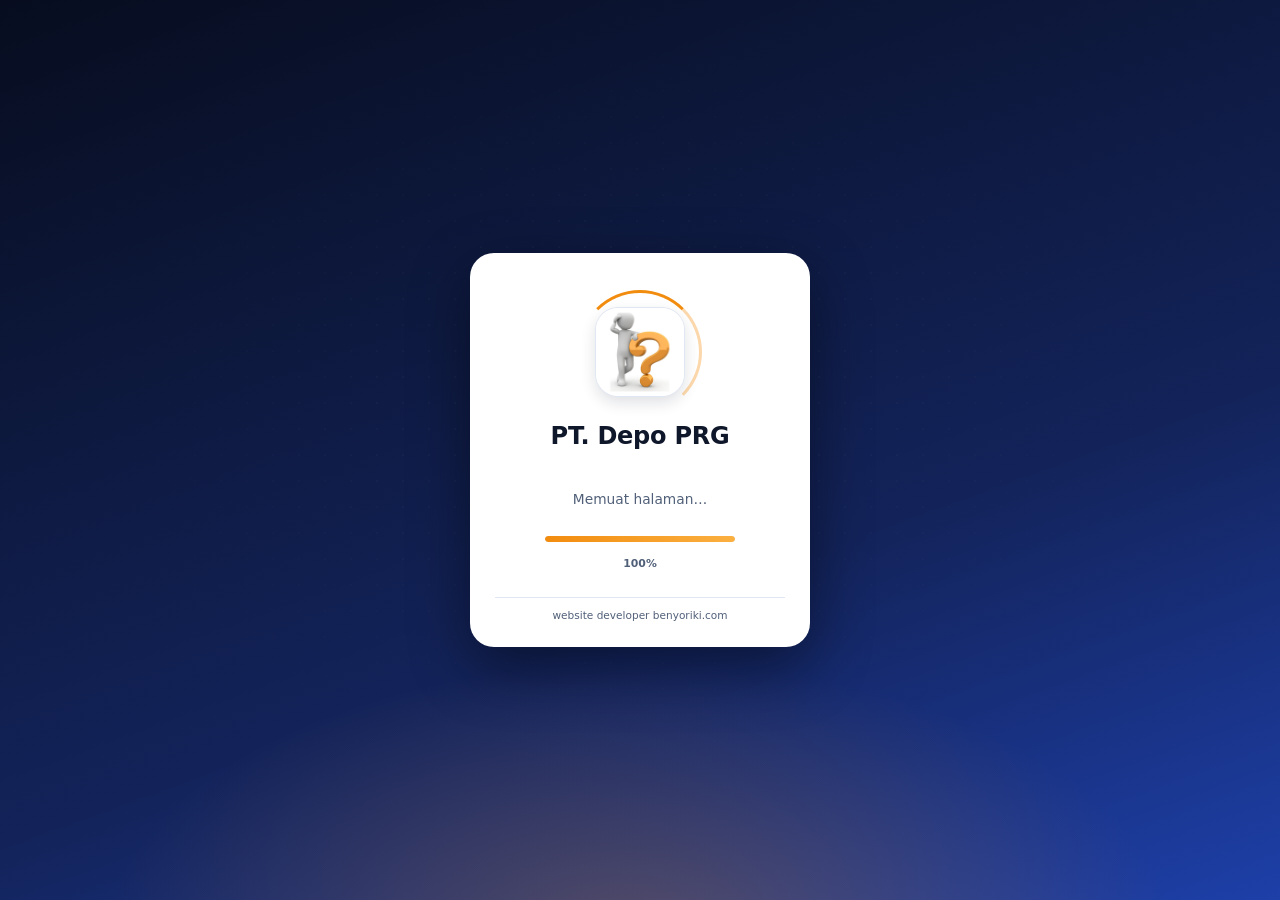
==== admin.html @ 58d8b431 "Add files via upload" ====
<!DOCTYPE html>
<html lang="id">
<head>
  <script>
  /* Bootstrap darurat: dipasang PALING AWAL, sebelum berkas eksternal apa
     pun diminta, supaya kalau style.css atau salah satu *.js gagal
     dimuat (404, cache basi, dsb.), pengguna tetap melihat pesan yang
     jelas alih-alih halaman yang terlihat "mati total" tanpa penjelasan. */
  (function () {
    function banner(msg) {
      var b = document.getElementById("fatal-error-banner");
      if (!b) {
        b = document.createElement("div");
        b.id = "fatal-error-banner";
        b.style.cssText = "position:fixed;top:0;left:0;right:0;z-index:99999;background:#dc2626;color:#fff;padding:.9em 1.1em;font:600 13px/1.5 system-ui,sans-serif;box-shadow:0 2px 8px rgba(0,0,0,.25)";
        document.documentElement.appendChild(b);
      }
      b.textContent = "\u26A0\uFE0F Gagal memuat berkas: " + msg + " \u2014 coba muat ulang halaman dengan paksa (hard refresh) untuk membersihkan cache lama.";
    }
    function isSameOriginResource(url) {
      if (!url) return false;
      try {
        var resolved = new URL(url, window.location.href);
        return resolved.origin === window.location.origin;
      } catch (e) {
        return true;
      }
    }
    window.addEventListener("error", function (e) {
      var t = e && e.target;
      if (!t || (t.tagName !== "SCRIPT" && t.tagName !== "LINK")) return;
      var src = t.src || t.href || "";
      // Bug fix (v8): jangan anggap fatal kalau yang gagal dimuat adalah
      // resource kosmetik pihak ketiga (mis. font Google) — itu tidak
      // memengaruhi fungsi tombol/absensi sama sekali, hanya tampilan
      // huruf. Hanya file aplikasi sendiri (*.js, style.css) yang
      // kegagalannya benar-benar fatal.
      if (!isSameOriginResource(src)) {
        if (window.console && console.warn) console.warn("Resource pihak ketiga gagal dimuat (diabaikan, tidak fatal):", src || "(tidak diketahui)");
        return;
      }
      banner(src || "(tidak diketahui)");
    }, true);
  })();
  </script>
<meta charset="UTF-8" />
<meta name="viewport" content="width=device-width, initial-scale=1.0, viewport-fit=cover" />
<title>Dashboard Admin — PT. Depo PRG</title>
<link rel="icon" type="image/png" sizes="192x192" href="logo-192.png" />
<link rel="icon" type="image/png" sizes="32x32" href="logo-32.png" />
<link rel="apple-touch-icon" href="logo-192.png" />
<link rel="manifest" href="manifest.webmanifest" />
<meta name="theme-color" content="#13235A" />
<meta name="apple-mobile-web-app-capable" content="yes" />
<meta name="apple-mobile-web-app-status-bar-style" content="black-translucent" />
<meta name="apple-mobile-web-app-title" content="PT. Depo PRG" />
<meta name="mobile-web-app-capable" content="yes" />
<link rel="stylesheet" href="style.css?v=34" />
</head>
<body>
<div id="app-loading-screen" class="loading-screen" aria-hidden="true">
  <div class="loading-screen__grid" aria-hidden="true"></div>
  <div class="loading-screen__inner">
    <div class="loading-screen__logo">
      <img src="logo-192.png" alt="" width="64" height="64" />
      <span class="loading-screen__brand">PT. Depo PRG</span>
    </div>
    <div class="loading-screen__text">
      <span>Menyiapkan dashboard…</span>
      <div class="loading-screen__progress"><div class="loading-screen__progress-bar" id="loading-progress-bar"></div></div>
      <span class="loading-screen__percent" id="loading-progress-percent">0%</span>
    <span class="loading-screen__credit">website developer benyoriki.com</span>
    </div>
  </div>
</div>
<a class="skip-link" href="#main">Langsung ke konten utama</a>

<div class="app-shell">
  <header class="app-header">
    <div class="app-header__brand">
      <span class="brand-mark" aria-hidden="true">
        <img src="logo-192.png" alt="" class="brand-mark__img" />
      </span>
      <div class="brand-text">
        <h1>PT. Depo PRG</h1>
        <p>Panel Admin</p>
        <p class="brand-credit">website developer <a href="https://benyoriki.com/" target="_blank" rel="noopener">benyoriki.com</a></p>
      </div>
    </div>
    <div class="app-header__meta">
      <div class="clock-block">
        <span id="clock-time" class="clock-time">--:--:--</span>
        <span id="clock-date" class="clock-date">-- -- ----</span>
      </div>
      <button type="button" class="icon-btn" data-install-btn hidden aria-label="Instal aplikasi" title="Instal aplikasi"><svg width="18" height="18" viewBox="0 0 24 24" fill="none" aria-hidden="true"><path d="M12 4v10m0 0-4-4m4 4 4-4M5 19h14" stroke="currentColor" stroke-width="1.8" stroke-linecap="round" stroke-linejoin="round"/></svg></button>
      <button id="theme-toggle" class="icon-btn" type="button" aria-label="Ganti tampilan terang/gelap">
        <svg id="theme-icon" width="18" height="18" viewBox="0 0 24 24" fill="none" aria-hidden="true"><path d="M12 3a9 9 0 1 0 9 9 7 7 0 0 1-9-9Z" stroke="currentColor" stroke-width="1.8" stroke-linejoin="round"/></svg>
      </button>
      <button id="notif-btn" class="icon-btn notif-btn" type="button" aria-label="Notifikasi" data-nav="notifikasi">
        <svg width="18" height="18" viewBox="0 0 24 24" fill="none" aria-hidden="true"><path d="M6 9a6 6 0 1 1 12 0c0 4 1.5 5.5 1.5 5.5H4.5S6 13 6 9Z" stroke="currentColor" stroke-width="1.7" stroke-linejoin="round"/><path d="M9.5 17a2.5 2.5 0 0 0 5 0" stroke="currentColor" stroke-width="1.7"/></svg>
        <span id="notif-dot" class="notif-dot" hidden>0</span>
      </button>
      <button class="avatar-btn" id="avatar-btn" type="button" aria-label="Profil admin">A</button>
    </div>
  </header>

  <div class="app-body">
    <nav class="sidebar" aria-label="Menu admin">
      <p class="sidebar__group-label">Utama</p>
      <button class="sidebar__link" data-nav="dashboard"><span class="inline-icon" data-icon="home" data-icon-size="18"></span> Dashboard</button>
      <button class="sidebar__link" data-nav="pendaftaran"><span class="inline-icon" data-icon="plusCircle" data-icon-size="18"></span> Pendaftaran Baru <span id="sidebar-pending-badge" class="pill pill--danger" style="margin-left:auto" hidden>0</span></button>
      <button class="sidebar__link" data-nav="karyawan"><span class="inline-icon" data-icon="users" data-icon-size="18"></span> Data Karyawan</button>
      <p class="sidebar__group-label">Komunikasi</p>
      <button class="sidebar__link" data-nav="chat"><span class="inline-icon" data-icon="chatGroup" data-icon-size="18"></span> Chat Grup <span class="nav-chat-badge" data-chat-badge hidden>0</span></button>
      <p class="sidebar__group-label">Absensi</p>
      <button class="sidebar__link" data-nav="absensi"><span class="inline-icon" data-icon="clipboard" data-icon-size="18"></span> Rekap Absensi</button>
      <button class="sidebar__link" data-nav="shift"><span class="inline-icon" data-icon="clock" data-icon-size="18"></span> Shift Kerja</button>
      <button class="sidebar__link" data-nav="monitoring"><span class="inline-icon" data-icon="satellite" data-icon-size="18"></span> Monitoring Lokasi</button>
      <button class="sidebar__link" data-nav="riwayat-lokasi"><span class="inline-icon" data-icon="chart" data-icon-size="18"></span> Riwayat Lokasi</button>
      <button class="sidebar__link" data-nav="izin-lokasi"><span class="inline-icon" data-icon="shield" data-icon-size="18"></span> Izin Luar Lokasi <span id="sidebar-outside-badge" class="pill pill--danger" style="margin-left:auto" hidden>0</span></button>
      <button class="sidebar__link" data-nav="cuti"><span class="inline-icon" data-icon="umbrella" data-icon-size="18"></span> Pengajuan Cuti</button>
      <button class="sidebar__link" data-nav="lembur"><span class="inline-icon" data-icon="clock" data-icon-size="18"></span> Pengajuan Lembur</button>
      <p class="sidebar__group-label">Laporan</p>
      <button class="sidebar__link" data-nav="laporan"><span class="inline-icon" data-icon="fileText" data-icon-size="18"></span> Laporan</button>
      <p class="sidebar__group-label">Lainnya</p>
      <button class="sidebar__link" data-nav="pengaturan"><span class="inline-icon" data-icon="pin" data-icon-size="18"></span> Pengaturan</button>
      <button class="sidebar__link" data-nav="notifikasi"><span class="inline-icon" data-icon="bell" data-icon-size="18"></span> Notifikasi</button>
      <button class="sidebar__link" id="sidebar-logout"><span class="inline-icon" data-icon="logout" data-icon-size="18"></span> Keluar</button>
    </nav>

    <main id="main" class="main-content">

      <!-- ===================== DASHBOARD ===================== -->
      <section data-page="dashboard">
        <div class="page-title"><h2>Dashboard Admin</h2><p>Ringkasan kehadiran & aktivitas hari ini.</p></div>

        <div class="grid-stats" id="stat-cards"></div>

        <div class="grid-two mt-1">
          <section class="card">
            <div class="card__head"><h3>Grafik Kehadiran Hari Ini</h3></div>
            <div class="donut-wrap">
              <svg class="donut" id="attendance-donut" width="140" height="140" viewBox="0 0 140 140"></svg>
              <div class="legend" id="attendance-legend"></div>
            </div>
          </section>
          <section class="card">
            <div class="card__head"><h3>Absensi Mingguan</h3></div>
            <div class="bar-chart" id="weekly-bar-chart"></div>
          </section>
        </div>

        <section class="card mt-1">
          <div class="card__head"><h3>Aktivitas Terbaru</h3></div>
          <ul id="recent-activity-list" class="history-list"></ul>
        </section>
      </section>

      <!-- ===================== PENDAFTARAN BARU ===================== -->
      <section data-page="pendaftaran" hidden>
        <div class="page-title"><h2>Pendaftaran Baru</h2><p>Setujui atau tolak pendaftaran akun karyawan baru.</p></div>
        <section class="card">
          <div class="table-wrap">
            <table class="data-table">
              <thead><tr><th>Nama</th><th>ID</th><th>Departemen</th><th>Tanggal Daftar</th><th>Status</th><th>Aksi</th></tr></thead>
              <tbody id="pendaftaran-tbody"></tbody>
            </table>
          </div>
          <div id="pendaftaran-empty" hidden></div>
        </section>
      </section>

      <!-- ===================== DATA KARYAWAN ===================== -->
      <section data-page="karyawan" hidden>
        <div class="page-title flex-between">
          <div><h2>Data Karyawan</h2><p>Kelola akun dan data kepegawaian.</p></div>
        </div>
        <section class="card">
          <div class="field-row" style="margin-bottom:1em">
            <input id="karyawan-search" type="search" placeholder="Cari nama, ID, atau departemen…" />
          </div>
          <div class="table-wrap">
            <table class="data-table">
              <thead><tr><th>Nama</th><th>ID</th><th>Jabatan</th><th>Departemen</th><th>Status</th><th>Aksi</th></tr></thead>
              <tbody id="karyawan-tbody"></tbody>
            </table>
          </div>
        </section>
      </section>

      <!-- ===================== REKAP ABSENSI ===================== -->
      <section data-page="absensi" hidden>
        <div class="page-title flex-between">
          <div><h2>Rekap Absensi</h2><p>Pantau kehadiran seluruh karyawan. Koreksi jam masuk/pulang lewat tombol Edit bila ada kesalahan.</p></div>
          <div style="display:flex;gap:.6em;flex-wrap:wrap">
            <button class="btn btn--ghost btn--sm" id="add-manual-attendance-btn">✏️ Edit / Tambah Jam Masuk</button>
            <div class="export-menu" data-export-menu>
              <button type="button" class="btn btn--ghost btn--sm" data-export-toggle="attendance">⬇️ Export</button>
              <div class="export-menu__list" data-export-list hidden>
                <button type="button" data-export-format="csv"><span class="inline-icon" data-icon="fileText" data-icon-size="16"></span> CSV</button>
                <button type="button" data-export-format="xlsx"><span class="inline-icon" data-icon="table" data-icon-size="16"></span> Excel (.xlsx)</button>
                <button type="button" data-export-format="pdf"><span class="inline-icon" data-icon="fileText" data-icon-size="16"></span> PDF</button>
              </div>
            </div>
          </div>
        </div>
        <section class="card">
          <div class="chip-group" style="margin-bottom:1em">
            <button class="chip is-active" data-arange="today">Hari ini</button>
            <button class="chip" data-arange="week">Minggu ini</button>
            <button class="chip" data-arange="month">Bulan ini</button>
            <button class="chip" data-arange="all">Semua</button>
          </div>
          <div class="table-wrap">
            <table class="data-table">
              <thead><tr><th>Nama</th><th>Tanggal</th><th>Masuk</th><th>Pulang</th><th>Jarak Masuk</th><th>Status</th><th>Aksi</th></tr></thead>
              <tbody id="absensi-tbody"></tbody>
            </table>
          </div>
        </section>
      </section>

      <!-- ===================== SHIFT KERJA ===================== -->
      <section data-page="shift" hidden>
        <div class="page-title flex-between">
          <div><h2>Shift Kerja</h2><p>Atur jadwal jam kerja & hari kerja, lalu tautkan ke karyawan.</p></div>
          <button class="btn btn--primary btn--sm" id="add-shift-btn">+ Tambah Shift</button>
        </div>
        <div class="grid-stats" id="shift-grid" style="grid-template-columns:1fr"></div>
        <section class="card mt-1">
          <div class="card__head"><h3>Semua Karyawan &amp; Shift-nya</h3></div>
          <div class="table-wrap">
            <table class="data-table">
              <thead><tr><th>Nama</th><th>Departemen</th><th>Shift Saat Ini</th><th>Aksi</th></tr></thead>
              <tbody id="shift-users-tbody"></tbody>
            </table>
          </div>
        </section>
      </section>

      <!-- ===================== MONITORING LOKASI ===================== -->
      <section data-page="monitoring" hidden>
        <div class="page-title"><h2>Monitoring Lokasi</h2><p>Karyawan yang sedang bekerja (sudah absen masuk, belum absen pulang) dan status area kerja mereka saat ini.</p></div>
        <p class="fine-print" style="margin-bottom:1em">Data lokasi diperbarui dari perangkat masing-masing karyawan pada peramban yang sama. Karena aplikasi ini masih memakai LocalStorage (tahap prototipe), data lokasi TIDAK mengalir otomatis antar-HP secara real-time — lihat catatan di halaman Pengaturan.</p>
        <section class="card">
          <div class="table-wrap">
            <table class="data-table">
              <thead><tr><th>Nama</th><th>ID</th><th>Waktu Masuk</th><th>Jarak dari Kantor</th><th>Akurasi GPS</th><th>Status Area</th><th>Update Terakhir</th></tr></thead>
              <tbody id="monitoring-tbody"></tbody>
            </table>
          </div>
        </section>
      </section>

      <!-- ===================== RIWAYAT LOKASI ===================== -->
      <section data-page="riwayat-lokasi" hidden>
        <div class="page-title"><h2>Riwayat Lokasi</h2><p id="riwayat-lokasi-subtitle">Riwayat kejadian keluar area kerja.</p></div>
        <section class="card">
          <div class="chip-group" style="margin-bottom:1em">
            <button class="chip is-active" data-zrange="today">Hari ini</button>
            <button class="chip" data-zrange="yesterday">Kemarin</button>
            <button class="chip" data-zrange="week">7 hari terakhir</button>
            <button class="chip" data-zrange="all">Semua</button>
          </div>
          <div class="field-row" style="margin-bottom:1em">
            <input id="riwayat-lokasi-search" type="search" placeholder="Cari nama atau ID karyawan…" />
          </div>
          <div class="table-wrap">
            <table class="data-table">
              <thead><tr><th>Nama</th><th>ID</th><th>Mulai Keluar</th><th>Durasi</th><th>Jarak Terakhir</th><th>Waktu Kembali</th><th>Status</th><th>Alasan</th></tr></thead>
              <tbody id="riwayat-lokasi-tbody"></tbody>
            </table>
          </div>
        </section>
      </section>

      <!-- ===================== IZIN ABSEN LUAR LOKASI ===================== -->
      <section data-page="izin-lokasi" hidden>
        <div class="page-title"><h2>Izin Absen Luar Lokasi</h2><p>Karyawan hanya bisa absen masuk/pulang di dalam radius kantor. Setujui atau tolak permintaan absen di luar radius di bawah ini.</p></div>
        <section class="card">
          <div class="table-wrap">
            <table class="data-table">
              <thead><tr><th>Nama</th><th>Jenis</th><th>Tanggal</th><th>Jarak</th><th>Alasan</th><th>Status</th><th>Aksi</th></tr></thead>
              <tbody id="izin-lokasi-tbody"></tbody>
            </table>
          </div>
        </section>
      </section>

      <!-- ===================== PENGAJUAN CUTI ===================== -->
      <section data-page="cuti" hidden>
        <div class="page-title"><h2>Pengajuan Cuti</h2><p>Setujui atau tolak permintaan cuti karyawan.</p></div>
        <section class="card">
          <div class="table-wrap">
            <table class="data-table">
              <thead><tr><th>Nama</th><th>Jenis</th><th>Tanggal</th><th>Hari</th><th>Alasan</th><th>Status</th><th>Aksi</th></tr></thead>
              <tbody id="cuti-tbody"></tbody>
            </table>
          </div>
        </section>
      </section>

      <!-- ===================== PENGAJUAN LEMBUR ===================== -->
      <section data-page="lembur" hidden>
        <div class="page-title"><h2>Pengajuan Lembur</h2><p>Setujui atau tolak permintaan lembur karyawan.</p></div>
        <section class="card">
          <div class="table-wrap">
            <table class="data-table">
              <thead><tr><th>Nama</th><th>Tanggal</th><th>Jam</th><th>Durasi</th><th>Alasan</th><th>Status</th><th>Aksi</th></tr></thead>
              <tbody id="lembur-tbody"></tbody>
            </table>
          </div>
        </section>
      </section>

      <!-- ===================== LAPORAN ===================== -->
      <section data-page="laporan" hidden>
        <div class="page-title flex-between">
          <div><h2>Laporan</h2><p>Rekap lengkap seluruh aktivitas untuk periode terpilih.</p></div>
          <div class="export-menu" data-export-menu>
            <button type="button" class="btn btn--ghost btn--sm" data-export-toggle="laporan">⬇️ Export</button>
            <div class="export-menu__list" data-export-list hidden>
              <button type="button" data-export-format="csv"><span class="inline-icon" data-icon="fileText" data-icon-size="16"></span> CSV</button>
              <button type="button" data-export-format="xlsx"><span class="inline-icon" data-icon="table" data-icon-size="16"></span> Excel (.xlsx)</button>
              <button type="button" data-export-format="pdf"><span class="inline-icon" data-icon="fileText" data-icon-size="16"></span> PDF</button>
            </div>
          </div>
        </div>
        <div class="grid-stats" id="laporan-summary"></div>
        <section class="card mt-1">
          <div class="card__head"><h3>Ringkasan per Karyawan</h3></div>
          <div class="table-wrap">
            <table class="data-table">
              <thead><tr><th>Nama</th><th>Departemen</th><th>Hadir</th><th>Terlambat</th><th>Cuti Disetujui</th><th>Lembur Disetujui</th></tr></thead>
              <tbody id="laporan-tbody"></tbody>
            </table>
          </div>
        </section>
      </section>

      <!-- ===================== PENGATURAN KANTOR ===================== -->
      <section data-page="pengaturan" hidden>
        <div class="page-title"><h2>Pengaturan Kantor</h2><p>Konfigurasi lokasi & aturan absensi yang sedang aktif.</p></div>
        <section class="card">
          <dl class="stat-list">
            <div class="stat-list__item"><dt>Latitude Kantor</dt><dd class="mono" id="setting-lat">-</dd></div>
            <div class="stat-list__item"><dt>Longitude Kantor</dt><dd class="mono" id="setting-lon">-</dd></div>
            <div class="stat-list__item"><dt>Radius Absensi (Masuk/Pulang)</dt><dd class="mono" id="setting-radius">-</dd></div>
            <div class="stat-list__item"><dt>Radius Area Kerja (Alarm)</dt><dd class="mono" id="setting-outside-radius">-</dd></div>
            <div class="stat-list__item"><dt>Akurasi GPS Maksimum Diterima</dt><dd class="mono" id="setting-accuracy">-</dd></div>
            <div class="stat-list__item"><dt>Batas Peringatan Keluar Area</dt><dd class="mono" id="setting-outside">-</dd></div>
            <div class="stat-list__item"><dt>Batas Jam Terlambat</dt><dd class="mono" id="setting-late">-</dd></div>
          </dl>
          <p class="fine-print mt-1" id="setting-updated-note" style="display:none"></p>
          <div style="display:flex;gap:.6em;flex-wrap:wrap;margin-top:1em">
            <button id="edit-office-location-btn" type="button" class="btn btn--primary" style="flex:1;min-width:180px">📍 Ubah Lokasi Kantor</button>
            <button id="setting-open-maps-btn" type="button" class="btn btn--ghost" style="flex:1;min-width:180px">Buka di Google Maps</button>
          </div>
        </section>
        <section class="card mt-1">
          <div class="card__head"><h3>Media Sosial Resmi</h3></div>
          <a href="https://www.instagram.com/benyoriki/" target="_blank" rel="noopener" class="social-link-row">
            <span class="social-link-row__icon"><span class="inline-icon" data-icon="instagram" data-icon-size="20"></span></span>
            <span class="social-link-row__text">
              <strong>@benyoriki</strong>
              <span>Instagram · Developer website</span>
            </span>
            <span class="inline-icon" data-icon="arrowRight" data-icon-size="16"></span>
          </a>
        </section>
        <section class="card mt-1">
          <div class="card__head"><h3>Keterbatasan LocalStorage</h3></div>
          <p class="fine-print">Aplikasi ini masih memakai LocalStorage sebagai penyimpanan sementara (tahap prototipe). Artinya: data hanya tersimpan di peramban/perangkat masing-masing, TIDAK ada sinkronisasi otomatis antar-HP secara real-time, dan data bisa hilang jika cache/penyimpanan peramban dibersihkan. Untuk produksi, sistem ini perlu dipindahkan ke backend sungguhan (mis. Firebase Authentication + Firestore).</p>
        </section>
      </section>

      <!-- ===================== CHAT GRUP ===================== -->
      <section data-page="chat" hidden class="chat-page">
        <div class="chat-shell">
          <header class="chat-shell__head">
            <div class="chat-shell__group">
              <span class="chat-avatar chat-avatar--group" aria-hidden="true"></span>
              <div>
                <strong>Grup Karyawan</strong>
                <span class="chat-shell__sub" id="chat-member-count">— anggota</span>
              </div>
            </div>
            <button type="button" class="icon-btn" id="chat-info-btn" aria-label="Info grup">
              <span class="inline-icon" data-icon="users" data-icon-size="18"></span>
            </button>
          </header>
          <div class="chat-shell__body" id="chat-messages"></div>
          <div class="chat-typing-row" id="chat-typing-row" hidden><span id="chat-typing-text"></span></div>
          <button type="button" class="chat-scroll-bottom-btn" id="chat-scroll-bottom-btn" hidden aria-label="Ke pesan terbaru">
            <span class="inline-icon" data-icon="arrowRight" data-icon-size="16" style="transform:rotate(90deg)"></span>
          </button>
          <div class="chat-image-preview" id="chat-image-preview" hidden>
            <img id="chat-image-preview-thumb" alt="Pratinjau foto" />
            <span>Foto siap dikirim</span>
            <button type="button" id="chat-image-preview-cancel">Batal</button>
          </div>
          <form class="chat-shell__composer" id="chat-form">
            <button type="button" class="icon-btn" id="chat-attach-btn" aria-label="Lampirkan foto">
              <span class="inline-icon" data-icon="paperclip" data-icon-size="18"></span>
            </button>
            <input type="file" id="chat-image-input" accept="image/*" hidden />
            <input type="text" id="chat-input" placeholder="Tulis pesan sebagai Admin…" autocomplete="off" maxlength="1000" />
            <button type="submit" class="icon-btn icon-btn--send" id="chat-send-btn" aria-label="Kirim pesan">
              <span class="inline-icon" data-icon="send" data-icon-size="17"></span>
            </button>
          </form>
        </div>
      </section>

      <!-- ===================== NOTIFIKASI ===================== -->
      <section data-page="notifikasi" hidden>
        <div class="page-title flex-between">
          <div><h2>Notifikasi</h2><p>Pemberitahuan sistem dan pengajuan karyawan.</p></div>
          <button class="link-btn" id="mark-all-read-btn">Tandai semua dibaca</button>
        </div>
        <section class="card"><ul id="notif-list" class="history-list"></ul></section>
      </section>

    </main>
  </div>

  <nav class="bottom-nav" aria-label="Navigasi bawah admin">
    <button class="bottom-nav__item" data-nav="dashboard"><span class="inline-icon" data-icon="home" data-icon-size="20"></span><span>Home</span></button>
    <button class="bottom-nav__item" data-nav="pendaftaran"><span class="inline-icon" data-icon="plusCircle" data-icon-size="20"></span><span>Daftar</span></button>
    <button class="bottom-nav__item" data-nav="chat"><span class="inline-icon" data-icon="chatGroup" data-icon-size="20"></span><span>Chat</span><span class="nav-chat-badge" data-chat-badge hidden>0</span></button>
    <button class="bottom-nav__item" data-nav="absensi"><span class="inline-icon" data-icon="clipboard" data-icon-size="20"></span><span>Absensi</span></button>
    <button class="bottom-nav__item" id="more-btn"><span class="inline-icon" data-icon="more" data-icon-size="20"></span><span>Lainnya</span></button>
  </nav>
</div>

<div id="more-modal" class="modal-overlay" hidden role="dialog" aria-modal="true">
  <div class="modal" style="max-width:340px">
    <div class="modal__head"><h2>Menu Lainnya</h2><button class="icon-btn" id="more-close-btn" aria-label="Tutup">✕</button></div>
    <div class="stack">
      <button class="sidebar__link" data-nav="karyawan"><span class="inline-icon" data-icon="users" data-icon-size="18"></span> Data Karyawan</button>
      <button class="sidebar__link" data-nav="shift"><span class="inline-icon" data-icon="clock" data-icon-size="18"></span> Shift Kerja</button>
      <button class="sidebar__link" data-nav="monitoring"><span class="inline-icon" data-icon="satellite" data-icon-size="18"></span> Monitoring Lokasi</button>
      <button class="sidebar__link" data-nav="riwayat-lokasi"><span class="inline-icon" data-icon="chart" data-icon-size="18"></span> Riwayat Lokasi</button>
      <button class="sidebar__link" data-nav="izin-lokasi"><span class="inline-icon" data-icon="shield" data-icon-size="18"></span> Izin Luar Lokasi</button>
      <button class="sidebar__link" data-nav="cuti"><span class="inline-icon" data-icon="umbrella" data-icon-size="18"></span> Pengajuan Cuti</button>
      <button class="sidebar__link" data-nav="lembur"><span class="inline-icon" data-icon="clock" data-icon-size="18"></span> Pengajuan Lembur</button>
      <button class="sidebar__link" data-nav="laporan"><span class="inline-icon" data-icon="fileText" data-icon-size="18"></span> Laporan</button>
      <button class="sidebar__link" data-nav="pengaturan"><span class="inline-icon" data-icon="pin" data-icon-size="18"></span> Pengaturan</button>
      <button class="sidebar__link" data-nav="notifikasi"><span class="inline-icon" data-icon="bell" data-icon-size="18"></span> Notifikasi</button>
      <button class="sidebar__link" id="more-logout-btn"><span class="inline-icon" data-icon="logout" data-icon-size="18"></span> Keluar</button>
    </div>
  </div>
</div>

<!-- ============ EMPLOYEE DETAIL MODAL ============ -->
<div id="employee-modal" class="modal-overlay" hidden role="dialog" aria-modal="true">
  <div class="modal modal--wide" id="employee-modal-content"></div>
</div>

<!-- ============ SHIFT KERJA MODAL (tambah/edit) ============ -->
<div id="shift-modal" class="modal-overlay" hidden role="dialog" aria-modal="true">
  <div class="modal">
    <div class="modal__head"><h2 id="shift-modal-title">Tambah Shift</h2><button class="icon-btn" id="shift-modal-close" aria-label="Tutup">✕</button></div>
    <form id="shift-form" novalidate>
      <input type="hidden" id="shift-id" value="" />
      <label for="shift-name">Nama Shift</label>
      <input id="shift-name" placeholder="Contoh: Shift Pagi" required />
      <div class="field-row">
        <div><label for="shift-start">Jam Masuk</label><input id="shift-start" type="time" required /></div>
        <div><label for="shift-end">Jam Pulang</label><input id="shift-end" type="time" required /></div>
      </div>
      <label>Hari Kerja</label>
      <div class="chip-group" id="shift-days-picker">
        <button type="button" class="chip" data-day="1">Sen</button>
        <button type="button" class="chip" data-day="2">Sel</button>
        <button type="button" class="chip" data-day="3">Rab</button>
        <button type="button" class="chip" data-day="4">Kam</button>
        <button type="button" class="chip" data-day="5">Jum</button>
        <button type="button" class="chip" data-day="6">Sab</button>
        <button type="button" class="chip" data-day="7">Min</button>
      </div>
      <label for="shift-note" class="mt-1">Catatan (opsional)</label>
      <textarea id="shift-note" placeholder="Contoh: Untuk tim operasional kandang"></textarea>
      <div class="camera-actions__row" style="display:flex;gap:.8em;margin-top:1.2em">
        <button type="button" class="btn btn--danger-ghost btn--sm" id="shift-delete-btn" style="display:none">Hapus Shift</button>
        <button type="submit" class="btn btn--primary" style="flex:1">Simpan Shift</button>
      </div>
    </form>
  </div>
</div>

<!-- ============ EDIT / TAMBAH JAM ABSENSI MODAL ============ -->
<div id="edit-attendance-modal" class="modal-overlay" hidden role="dialog" aria-modal="true">
  <div class="modal">
    <div class="modal__head"><h2>Edit Jam Absensi</h2><button class="icon-btn" id="edit-attendance-close" aria-label="Tutup">✕</button></div>
    <form id="edit-attendance-form" novalidate>
      <label for="ea-user">Karyawan</label>
      <select id="ea-user" required></select>
      <label for="ea-date">Tanggal</label>
      <input id="ea-date" type="date" required />
      <div class="field-row">
        <div><label for="ea-checkin">Jam Masuk</label><input id="ea-checkin" type="time" /></div>
        <div><label for="ea-checkout">Jam Pulang</label><input id="ea-checkout" type="time" /></div>
      </div>
      <label for="ea-status">Status</label>
      <select id="ea-status">
        <option value="hadir">Hadir</option>
        <option value="terlambat">Terlambat</option>
        <option value="izin">Izin</option>
        <option value="alpa">Alpa</option>
      </select>
      <label for="ea-note">Catatan Koreksi (wajib diisi)</label>
      <textarea id="ea-note" placeholder="Contoh: Karyawan lupa absen masuk, dikonfirmasi lewat WhatsApp." required></textarea>
      <p class="fine-print mt-1">Perubahan ini akan tercatat sebagai koreksi admin dan karyawan akan menerima notifikasi otomatis.</p>
      <button type="submit" class="btn btn--primary btn--block mt-1">Simpan Koreksi</button>
    </form>
  </div>
</div>

<!-- ============ EDIT LOKASI KANTOR MODAL ============ -->
<div id="office-location-modal" class="modal-overlay" hidden role="dialog" aria-modal="true">
  <div class="modal">
    <div class="modal__head"><h2>Ubah Lokasi Kantor</h2><button class="icon-btn" id="office-location-close" aria-label="Tutup">✕</button></div>
    <form id="office-location-form" novalidate>
      <p class="fine-print">Koordinat ini menentukan titik pusat radius absensi. Semua karyawan akan mengikuti titik baru setelah disimpan.</p>
      <button type="button" class="btn btn--ghost btn--block" id="office-use-my-location-btn">📡 Gunakan Lokasi Saya Sekarang</button>
      <p class="fine-print text-sm" id="office-geo-status" style="min-height:1.2em"></p>
      <div class="field-row mt-1">
        <div><label for="office-lat">Latitude</label><input id="office-lat" type="text" inputmode="decimal" placeholder="-6.4569020" required /></div>
        <div><label for="office-lon">Longitude</label><input id="office-lon" type="text" inputmode="decimal" placeholder="106.7299540" required /></div>
      </div>
      <div class="field-row">
        <div><label for="office-radius">Radius Absensi (m)</label><input id="office-radius" type="number" min="1" max="1000" step="1" required /></div>
        <div><label for="office-outside-radius">Radius Area Kerja (m)</label><input id="office-outside-radius" type="number" min="1" max="2000" step="1" required /></div>
      </div>
      <label for="office-maps-url">Link Google Maps (opsional)</label>
      <input id="office-maps-url" type="url" placeholder="https://maps.app.goo.gl/..." />
      <p class="fine-print">Kosongkan untuk membuat link otomatis dari koordinat di atas.</p>
      <p class="fine-print" id="office-location-error" style="display:none;color:var(--danger-600);font-weight:600"></p>
      <div style="display:flex;gap:.8em;margin-top:1em">
        <button type="button" class="btn btn--danger-ghost btn--sm" id="office-reset-default-btn">Kembalikan ke Default</button>
        <button type="submit" class="btn btn--primary" style="flex:1">Simpan Lokasi</button>
      </div>
    </form>
  </div>
</div>

<!-- ============ REJECT REASON MODAL (generic) ============ -->
<div id="reject-modal" class="modal-overlay" hidden role="dialog" aria-modal="true">
  <div class="modal">
    <div class="modal__head"><h2 id="reject-modal-title">Tolak</h2><button class="icon-btn" id="reject-modal-close" aria-label="Tutup">✕</button></div>
    <form id="reject-form" novalidate>
      <label for="reject-reason">Alasan / Catatan (opsional)</label>
      <textarea id="reject-reason" placeholder="Tuliskan alasan…"></textarea>
      <button type="submit" class="btn btn--danger btn--block mt-1">Konfirmasi Tolak</button>
    </form>
  </div>
</div>

<!-- ============ CONFIRM MODAL (generic) ============ -->
<div id="confirm-modal" class="modal-overlay" hidden role="alertdialog" aria-modal="true">
  <div class="modal">
    <h2 id="confirm-title">Konfirmasi</h2>
    <p id="confirm-message">Apakah Anda yakin?</p>
    <div class="camera-actions__row" style="display:flex;gap:.8em;margin-top:1.2em">
      <button id="confirm-cancel-btn" type="button" class="btn btn--ghost" style="flex:1">Batal</button>
      <button id="confirm-ok-btn" type="button" class="btn btn--danger" style="flex:1">Ya, Lanjutkan</button>
    </div>
  </div>
</div>

<!-- ============ INFO GRUP (member chat) ============ -->
<div id="chat-info-modal" class="modal-overlay" hidden role="dialog" aria-modal="true">
  <div class="modal" style="max-width:380px">
    <div class="modal__head"><h2>Info Grup</h2><button class="icon-btn" id="chat-info-modal-close" aria-label="Tutup">✕</button></div>
    <p class="text-sm text-muted" style="margin-bottom:.6em">Anggota grup ini otomatis mengikuti seluruh karyawan aktif dan admin yang terdaftar.</p>
    <ul id="chat-info-list" class="stack" style="gap:0"></ul>
  </div>
</div>

<div id="toast-region" class="toast-region" aria-live="polite"></div>

<script src="config.js?v=34"></script>
<script src="store.js?v=34"></script>
<script src="ui-common.js?v=34"></script>
<script src="modal.js?v=34"></script>
<script src="geo.js?v=34"></script>
<script src="chat.js?v=34"></script>
<script src="photo.js?v=34"></script>
<script src="report-export.js?v=34"></script>
<script src="admin.js?v=34"></script>
</body>
</html>
---- style.css ----
/* ==========================================================================
   DEPO PRG ATTENDANCE — Design System
   PT. Depo PRG
   ========================================================================== */

:root{
  color-scheme: light;
  /* --- Brand: oxblood/maroon lifted directly from the brand mark
     (#13235A), paired with a brass/instrument-gold accent — a livestock
     ranch's palette (hide, leather, brass fittings on working equipment)
     rather than a generic teal or indigo SaaS default. The gold accent
     carries the GPS/radar "instrument" motif that the teal used to. --- */
  --ink-950:#1B0906;
  --ink-900:#2A130E;
  --brand-900:#0B1430;
  --brand-700:#13235A;
  --brand-600:#1D3FA8;
  --brand-500:#A83828;
  --brand-100:#F5E1DB;
  --brand-ink:var(--brand-700);
  --gold-600:#8F5E12;
  --gold-500:#B7791E;
  --gold-400:#F5A623;
  --gold-100:#FBF0DA;
  /* legacy aliases kept so existing markup/JS referencing the old
     cyan/amber token names keep resolving to the new brass accent */
  --cyan-500:var(--gold-500);
  --cyan-100:var(--gold-100);
  --amber-500:var(--gold-500);
  --amber-100:var(--gold-100);

  /* --- Status --- */
  --success-600:#157F49;
  --success-100:#E1F5E8;
  --warning-600:#8F5E12;
  --warning-solid:#F5A623;
  --warning-100:#FBF0DA;
  --danger-600:#C4341F;
  --danger-100:#FBE7E5;
  --info-600:#2563EB;
  --info-100:#E9EFFE;

  /* --- Surfaces (light) --- */
  --bg:#F5F4F2;
  --surface:#FFFFFF;
  --surface-raised:#FFFFFF;
  --surface-sunken:#EDEBE7;
  --border:#E4E0DA;
  --border-strong:#CFC7BE;
  --text-900:#1D1512;
  --text-700:#4A3B34;
  --text-500:#786A61;
  --text-400:#7C6E63;
  --overlay: rgba(20,9,7,0.55);

  --shadow-sm: 0 1px 2px rgba(27,9,6,.07);
  --shadow-md: 0 10px 26px rgba(27,9,6,.10);
  --shadow-lg: 0 26px 58px rgba(27,9,6,.20);
  --glow-brand: 0 0 0 1px rgba(29,63,168,.16), 0 10px 30px rgba(29,63,168,.22);
  --link-color: var(--brand-600);

  --radius-sm:10px;
  --radius-md:16px;
  --radius-lg:22px;
  --radius-pill:999px;

  --font-display:'Segoe UI', system-ui, -apple-system, Roboto, 'Helvetica Neue', Arial, sans-serif;
  --font-body:'Segoe UI', system-ui, -apple-system, Roboto, 'Helvetica Neue', Arial, sans-serif;
  --font-mono:ui-monospace, Consolas, 'Roboto Mono', 'SF Mono', Menlo, monospace;

  --header-h:76px;
  --sidebar-w:248px;
  --bottomnav-h:64px;
}

[data-theme="dark"]{
  color-scheme: dark;
  --bg:#140907;
  --surface:#1F110D;
  --surface-raised:#2A1712;
  --surface-sunken:#180B08;
  --border:#3A211A;
  --border-strong:#4D2B21;
  --text-900:#F5EDE9;
  --text-700:#CDB9B0;
  --text-500:#9C837A;
  --text-400:#B09A8F;
  --overlay: rgba(6,2,1,0.72);
  --brand-100:#341410;
  --brand-ink:var(--gold-400);
  --gold-600:#E3A83F;
  --gold-500:#F5A623;
  --gold-100:#2E2107;
  --success-100:#0E2B1B;
  --warning-600:#E3A83F;
  --warning-solid:#E3A83F;
  --warning-100:#2E2107;
  --danger-600:#F16A55;
  --danger-100:#301212;
  --info-600:#6E9EFF;
  --info-100:#122341;
  --shadow-sm: 0 1px 2px rgba(0,0,0,.45);
  --shadow-md: 0 10px 28px rgba(0,0,0,.5);
  --shadow-lg: 0 28px 64px rgba(0,0,0,.65);
  --glow-brand: 0 0 0 1px rgba(242,140,15,.2), 0 0 32px rgba(242,140,15,.18);
  --link-color: var(--gold-400);
}

/* ==========================================================================
   BUG FIX (PENTING): elemen dengan atribut HTML `hidden` HARUS selalu
   benar-benar tersembunyi.
   ==========================================================================
   Akar masalah "semua tombol tidak berfungsi" / modal sukses tampil dengan
   data kosong ("—") / modal bertumpuk (Tolak + Konfirmasi bersamaan):
   Browser punya aturan bawaan `[hidden]{ display:none; }`, TAPI beberapa
   class di file ini (mis. `.modal-overlay{ display:flex; }` dan
   `.notif-dot{ display:flex; }`) juga menentukan `display` dengan
   spesifisitas CSS yang SAMA PERSIS (satu class = satu attribute-selector).
   Ketika spesifisitas sama, urutan penulisan yang menang — dan karena
   aturan `.modal-overlay`/`.notif-dot` ditulis SETELAH stylesheet bawaan
   browser, aturan itu yang menang, BUKAN `[hidden]`. Akibatnya:
   - `Modal.hide()`/`Modal.hideAll()` (modal.js) MEMANG berhasil
     memasang atribut `hidden` ke elemen modal (bisa dicek lewat
     JavaScript/DevTools), TAPI overlay modal tetap tampil MENUTUPI seluruh
     layar (position:fixed, z-index:400) dan tetap menangkap semua klik —
     persis seperti "semua tombol tidak merespons".
   - Modal sukses absen (yang di HTML memang berisi placeholder teks "—"
     untuk Nama/Waktu/Jarak sebelum diisi JavaScript) ikut tampil sejak
     halaman pertama kali dibuka/direfresh, PADAHAL belum pernah ada proses
     absen sama sekali — terlihat seperti "absen berhasil" palsu berisi
     tanda strip.
   - Modal lain yang pernah dibuka sebelumnya (mis. "Tolak") tetap terlihat
     tumpuk di belakang modal yang baru dibuka (mis. "Konfirmasi"), karena
     KEDUANYA sama-sama masih ter-render `display:flex` walau salah
     satunya sudah "hidden" secara atribut.

   PERBAIKAN: aturan `[hidden]` di bawah ini SENGAJA diberi `!important`
   dan diletakkan di paling atas (setelah reset) supaya SELALU menang atas
   `display` apa pun yang ditentukan class lain, untuk SEMUA elemen di
   seluruh halaman (modal, badge notifikasi, section navigasi, dst.),
   bukan cuma menambal satu-dua class yang kebetulan ditemukan sekarang. */
[hidden]{ display:none !important; }

*,*::before,*::after{ box-sizing:border-box; }
html,body{ height:100%; }
body{
  margin:0;
  font-family:var(--font-body);
  background:var(--bg);
  color:var(--text-900);
  -webkit-font-smoothing:antialiased;
  transition:background .2s ease, color .2s ease;
  font-size:15.5px;
  line-height:1.5;
}
h1,h2,h3,h4{ font-family:var(--font-display); margin:0; letter-spacing:-0.015em; line-height:1.25; }
h2{ font-size:1.3rem; font-weight:800; }
h3{ font-size:1.02rem; font-weight:700; }
p{ margin:0; }
a{ color:inherit; }
button{ font-family:inherit; }
ul{ list-style:none; margin:0; padding:0; }
.mono{ font-family:var(--font-mono); font-variant-numeric:tabular-nums; }

.skip-link{
  position:absolute; left:-9999px; top:0; background:var(--brand-600); color:#fff;
  padding:.6em 1em; border-radius:0 0 8px 0; z-index:200;
}
.skip-link:focus{ left:0; }

:focus-visible{ outline:2px solid var(--cyan-500); outline-offset:2px; border-radius:6px; }
.visually-hidden{
  position:absolute!important; width:1px;height:1px; overflow:hidden;
  clip:rect(0 0 0 0); white-space:nowrap; border:0; padding:0; margin:-1px;
}

/* ---------------- Scrollbar (kosmetik, ringan — cuma warna) ---------------- */
*{ scrollbar-width:thin; scrollbar-color:var(--border-strong) transparent; }
::-webkit-scrollbar{ width:9px; height:9px; }
::-webkit-scrollbar-track{ background:transparent; }
::-webkit-scrollbar-thumb{ background:var(--border-strong); border-radius:var(--radius-pill); border:2px solid transparent; background-clip:padding-box; }
::-webkit-scrollbar-thumb:hover{ background:var(--gold-500); background-clip:padding-box; }

/* ---------------- Buttons ---------------- */
.btn{
  display:inline-flex; align-items:center; justify-content:center; gap:.5em;
  border:1px solid transparent; border-radius:var(--radius-sm);
  padding:.72em 1.2em; font-weight:600; font-size:.92rem; cursor:pointer;
  transition:transform .12s ease, box-shadow .12s ease, background .15s ease, border-color .15s ease;
  -webkit-tap-highlight-color:transparent;
}
.btn:active{ transform:scale(.98); }
.btn--block{ width:100%; }
.btn--primary{
  background:linear-gradient(155deg, var(--brand-600), var(--brand-700));
  color:#fff; box-shadow:0 1px 0 rgba(255,255,255,.16) inset, var(--shadow-sm);
  position:relative; overflow:hidden;
}
.btn--primary::before{
  content:""; position:absolute; inset:0; pointer-events:none;
  background:linear-gradient(115deg, transparent 30%, rgba(255,255,255,.16) 45%, transparent 60%);
  transform:translateX(-120%); transition:transform .5s ease;
}
.btn--primary:hover::before{ transform:translateX(120%); }
.btn--primary:hover{ box-shadow:0 1px 0 rgba(255,255,255,.2) inset, var(--glow-brand); }
.btn--ghost{ background:transparent; border-color:var(--border-strong); color:var(--text-700); }
.btn--ghost:hover{ background:var(--surface-sunken); }
.btn--danger{ background:var(--danger-600); color:#fff; }
.btn--danger-ghost{ background:transparent; border-color:var(--danger-600); color:var(--danger-600); }
.btn--sm{ padding:.44em .85em; font-size:.8rem; border-radius:8px; }
.btn:disabled{ opacity:.5; cursor:not-allowed; }
.link-btn{
  background:none; border:none; color:var(--link-color); font-weight:600; font-size:.86rem;
  cursor:pointer; padding:0;
}
.link-btn:hover{ text-decoration:underline; }
.icon-btn{
  display:inline-flex; align-items:center; justify-content:center;
  width:38px; height:38px; border-radius:var(--radius-pill); border:1px solid var(--border);
  background:var(--surface); color:var(--text-700); cursor:pointer;
  transition:border-color .15s ease, color .15s ease;
}
.icon-btn:hover{ background:var(--surface-sunken); border-color:var(--border-strong); }

/* ---------------- Forms ---------------- */
label{ display:block; font-size:.82rem; font-weight:600; color:var(--text-700); margin:1em 0 .4em; }
label:first-of-type{ margin-top:0; }
input,select,textarea{
  width:100%; font-family:inherit; font-size:.94rem; padding:.75em .9em;
  border:1px solid var(--border-strong); border-radius:var(--radius-sm);
  background:var(--surface); color:var(--text-900);
  transition:border-color .15s ease, box-shadow .15s ease;
}
input:focus,select:focus,textarea:focus{
  border-color:var(--brand-600); outline:none;
  box-shadow:0 0 0 3px rgba(var(--brand-600-rgb), 0.2);
}
textarea{ resize:vertical; min-height:80px; }
::placeholder{ color:var(--text-400); opacity:1; }
.field-error{ display:block; color:var(--danger-600); font-size:.78rem; min-height:1.1em; margin-top:.3em; }
.field-hint{ font-size:.78rem; color:var(--text-500); margin-top:.3em; }
.field-row{ display:flex; gap:.8em; }
.field-row > *{ flex:1; }

/* ---------------- Cards ---------------- */
.card{
  background:var(--surface); border:1px solid var(--border);
  border-radius:var(--radius-md); padding:1.3em; box-shadow:var(--shadow-sm);
  transition:box-shadow .2s ease, transform .2s ease;
}
@media (hover:hover){
  .card:hover{ box-shadow:var(--shadow-md); transform:translateY(-1px); }
  .stat-card:hover{ transform:translateY(-2px); box-shadow:var(--shadow-md); }
}
.card__head{ display:flex; align-items:center; justify-content:space-between; gap:1em; margin-bottom:1em; }
.card__head h3{ display:flex; align-items:center; gap:.5em; font-size:1rem; }

.badge{
  display:inline-flex; align-items:center; gap:.45em; padding:.32em .8em;
  border-radius:var(--radius-pill); font-size:.78rem; font-weight:700;
}
.badge::before{
  content:""; width:6px; height:6px; border-radius:50%; background:currentColor; flex-shrink:0; opacity:.85;
}
.badge--neutral{ background:var(--surface-sunken); color:var(--text-500); }
.badge--success{ background:var(--success-100); color:var(--success-600); }
.badge--warning{ background:var(--warning-100); color:var(--warning-600); }
.badge--danger{ background:var(--danger-100); color:var(--danger-600); }
.badge--info{ background:var(--info-100); color:var(--info-600); }

.pill{
  display:inline-flex; align-items:center; gap:.4em;
  padding:.28em .75em; border-radius:var(--radius-pill); font-size:.76rem; font-weight:600;
}
.pill::before{ content:""; width:6px; height:6px; border-radius:50%; background:currentColor; flex-shrink:0; opacity:.85; }
.pill--neutral::before{ animation:pill-blink 1.4s ease-in-out infinite; }
@keyframes pill-blink{ 0%,100%{ opacity:.3; } 50%{ opacity:1; } }
@media (prefers-reduced-motion:reduce){ .pill--neutral::before{ animation:none; } }
.pill--neutral{ background:var(--surface-sunken); color:var(--text-500); }
.pill--success{ background:var(--success-100); color:var(--success-600); }
.pill--warning{ background:var(--warning-100); color:var(--warning-600); }
.pill--danger{ background:var(--danger-100); color:var(--danger-600); }

/* ---------------- Toasts ---------------- */
.toast-region{
  position:fixed; top:1em; left:50%; transform:translateX(-50%);
  z-index:500; display:flex; flex-direction:column; gap:.5em; width:min(92vw,380px);
}
.toast{
  background:var(--ink-950); color:#fff; padding:.85em 1.1em; border-radius:12px;
  font-size:.86rem; box-shadow:var(--shadow-lg); animation:toast-in .18s ease;
}
.toast--success{ background:var(--success-600); }
.toast--error{ background:var(--danger-600); }
.toast--warning{ background:var(--warning-solid); color:#241a00; }
.toast--info{ background:var(--info-600); }
@keyframes toast-in{ from{ opacity:0; transform:translateY(-8px);} to{opacity:1; transform:translateY(0);} }

/* ---------------- Modals ---------------- */
.modal-overlay{
  position:fixed; inset:0; background:var(--overlay); z-index:400;
  display:flex; align-items:center; justify-content:center; padding:1.2em; animation:overlay-in .18s ease;
}
@keyframes overlay-in{ from{ opacity:0; } to{ opacity:1; } }
.modal{
  background:var(--surface); border-radius:var(--radius-lg); padding:1.6em;
  width:100%; max-width:420px; box-shadow:var(--shadow-lg);
  max-height:90vh; overflow-y:auto; animation:modal-in .18s ease;
}
@keyframes modal-in{ from{ opacity:0; transform:translateY(10px) scale(.98);} to{opacity:1; transform:none;} }
.modal__head{ display:flex; align-items:center; justify-content:space-between; margin-bottom:1em; }
.modal--wide{ max-width:640px; }

/* ---------------- Scrollable table -> card list on mobile ---------------- */
.data-table{ width:100%; border-collapse:collapse; font-size:.88rem; }
.data-table th{
  text-align:left; padding:.7em .8em; color:var(--text-500); font-weight:700;
  font-size:.72rem; text-transform:uppercase; letter-spacing:.04em;
  border-bottom:1px solid var(--border); background:var(--surface-sunken);
}
.data-table td{ padding:.75em .8em; border-bottom:1px solid var(--border); vertical-align:middle; }
.data-table tr:last-child td{ border-bottom:none; }
.data-table tbody tr{ transition:background .12s ease; }
@media (hover:hover){
  .data-table tbody tr:hover{ background:var(--surface-sunken); }
}
.table-wrap{ overflow-x:auto; overflow-y:hidden; border-radius:var(--radius-sm); border:1px solid var(--border); }
.table-wrap .data-table{ border:none; }
.table-wrap .data-table th:first-child, .table-wrap .data-table td:first-child{ padding-left:1em; }

/* ==========================================================================
   AUTH PAGES (login / register)
   ========================================================================== */
.auth-shell{
  min-height:100vh; display:flex; align-items:center; justify-content:center;
  padding:2em 1.2em; position:relative; overflow:hidden; background:var(--bg);
}
.auth-shell::before{
  content:""; position:absolute; inset:-30% -20% auto -20%; height:85%;
  background:radial-gradient(42% 55% at 18% 12%, var(--brand-600) 0%, transparent 72%),
             radial-gradient(38% 45% at 88% 0%, var(--gold-500) 0%, transparent 70%),
             radial-gradient(50% 60% at 55% 55%, var(--brand-900) 0%, transparent 75%);
  opacity:.16;  pointer-events:none;
  animation:auth-drift 22s ease-in-out infinite alternate;
}
.auth-shell::after{
  content:""; position:absolute; inset:0; pointer-events:none; opacity:.5;
  background-image:radial-gradient(circle at 1px 1px, rgba(var(--text-900-rgb), 0.06) 1px, transparent 0);
  background-size:26px 26px;
  -webkit-mask-image:radial-gradient(80% 70% at 50% 20%, #000 0%, transparent 75%);
  mask-image:radial-gradient(80% 70% at 50% 20%, #000 0%, transparent 75%);
}
@keyframes auth-drift{ from{ transform:translate3d(0,0,0) scale(1); } to{ transform:translate3d(1.5%,2.5%,0) scale(1.05); } }
@media (prefers-reduced-motion:reduce){ .auth-shell::before{ animation:none; } }
.auth-card{
  position:relative; width:100%; max-width:400px;
  background:linear-gradient(180deg, rgba(var(--surface-rgb), 1) 0%, var(--surface) 22%);
  border:1px solid var(--border); border-radius:var(--radius-lg);
  padding:2.2em 1.9em; box-shadow:var(--shadow-lg), 0 0 0 1px rgba(var(--brand-600-rgb), 0.06); overflow:hidden;
  animation:auth-card-in .5s cubic-bezier(.2,.8,.2,1);
}
@keyframes auth-card-in{ from{ opacity:0; transform:translateY(10px) scale(.98); } to{ opacity:1; transform:translateY(0) scale(1); } }
.auth-card::before{
  content:""; position:absolute; top:0; left:0; right:0; height:3px;
  background:linear-gradient(90deg, var(--brand-700), var(--gold-500), var(--brand-700));
  background-size:200% 100%; animation:auth-sheen 6s linear infinite;
}
@keyframes auth-sheen{ to{ background-position:200% 0; } }
@media (prefers-reduced-motion:reduce){ .auth-card::before{ animation:none; } .auth-card{ animation:none; } }
.auth-card--wide{ max-width:560px; }
.auth-brand{ display:flex; align-items:center; gap:.7em; margin-bottom:1.6em; cursor:pointer; user-select:none; }
.auth-brand__mark{
  width:46px; height:46px; border-radius:13px; padding:3px;
  background:var(--surface); border:1px solid var(--border); box-shadow:var(--shadow-sm), 0 0 0 4px rgba(var(--brand-600-rgb), 0.08);
  display:flex; align-items:center; justify-content:center; flex-shrink:0;
}
.auth-brand__mark-img{ width:100%; height:100%; border-radius:50%; object-fit:contain; display:block; }
.auth-brand__text h1{ font-size:1.15rem; }
.auth-brand__text p{ font-size:.78rem; color:var(--text-500); font-weight:600; }
.auth-card h2{ font-size:1.3rem; margin-bottom:.3em; }
.auth-card__hint{ color:var(--text-500); font-size:.86rem; margin-bottom:1.4em; }
.auth-foot{ margin-top:1.4em; text-align:center; font-size:.86rem; color:var(--text-500); }
.auth-security{
  display:flex; gap:.6em; align-items:flex-start; margin-top:1.4em; padding:.85em 1em;
  background:var(--surface-sunken); border-radius:var(--radius-sm); font-size:.78rem; color:var(--text-500);
}
.theme-toggle-float{ position:absolute; top:.9em; right:.9em; z-index:2; }
.pw-field{ position:relative; }
.pw-field .pw-toggle{
  position:absolute; right:.6em; top:50%; transform:translateY(0); background:none; border:none;
  color:var(--text-500); cursor:pointer; padding:.4em;
}
.pw-field input{ padding-right:2.6em; }
.status-panel{ text-align:center; padding:1em 0; }
.status-panel__icon{
  width:64px; height:64px; border-radius:50%; margin:0 auto 1em; display:flex; align-items:center;
  justify-content:center;
}
.spinner{
  width:18px; height:18px; border-radius:50%; border:2.5px solid rgba(255,255,255,.4);
  border-top-color:#fff; animation:spin .7s linear infinite;
}
@keyframes spin{ to{ transform:rotate(360deg); } }

/* ==========================================================================
   APP SHELL (employee + admin)
   ========================================================================== */
.app-shell{ min-height:100vh; position:relative; }
.app-shell::before{
  content:""; position:fixed; inset:0; z-index:-1; pointer-events:none;
  background:
    radial-gradient(60% 40% at 15% 0%, rgba(var(--brand-600-rgb), 0.05), transparent 70%),
    radial-gradient(50% 35% at 100% 8%, rgba(var(--gold-500-rgb), 0.04), transparent 70%);
}
/* Halaman (section[data-page]) melakukan fade+rise ringan setiap kali
   ditampilkan (atribut `hidden` dilepas) — murni CSS, tanpa JS tambahan,
   supaya perpindahan menu terasa hidup tanpa membebani performa. */
[data-page]:not([hidden]){ animation:page-fade-in .32s cubic-bezier(.2,.8,.2,1); }
@keyframes page-fade-in{ from{ opacity:0; transform:translateY(8px); } to{ opacity:1; transform:translateY(0); } }
@media (prefers-reduced-motion:reduce){ [data-page]:not([hidden]){ animation:none; } }
.app-header{
  position:sticky; top:0; z-index:60; height:var(--header-h);
  display:flex; align-items:center; justify-content:space-between;
  padding:0 1.2em; background:var(--surface);
  background:rgba(var(--surface-rgb), 0.88);
  border-bottom:1px solid var(--border);
}
.app-header__brand{ display:flex; align-items:center; gap:.7em; cursor:pointer; user-select:none; }
.app-header__brand .brand-mark{
  width:38px; height:38px; border-radius:11px; padding:3px;
  background:var(--surface); border:1px solid var(--border); box-shadow:var(--shadow-sm);
  display:flex; align-items:center; justify-content:center; flex-shrink:0;
}
.brand-mark__img{ width:100%; height:100%; border-radius:50%; object-fit:contain; display:block; }
.app-header__brand .brand-text h1{ font-size:1rem; }
.app-header__brand .brand-text p{ font-size:.72rem; color:var(--text-500); font-weight:600; }
.brand-credit{
  font-size:.62rem !important; color:var(--text-400) !important; font-weight:500 !important;
  margin-top:.1em !important;
}
.brand-credit a{ color:var(--link-color); text-decoration:none; }
.brand-credit a:hover{ text-decoration:underline; }
.app-header__meta{ display:flex; align-items:center; gap:.5em; }
.clock-block{ display:none; text-align:right; margin-right:.4em; }
.clock-time{ display:block; font-weight:700; font-size:.9rem; font-family:var(--font-mono); letter-spacing:.02em; }
.clock-date{ display:block; font-size:.72rem; color:var(--text-500); }
.notif-btn{ position:relative; }
.notif-dot{
  position:absolute; top:4px; right:4px; min-width:16px; height:16px; padding:0 3px;
  border-radius:var(--radius-pill); background:var(--danger-600); color:#fff; font-size:.62rem;
  font-weight:700; display:flex; align-items:center; justify-content:center;
  box-shadow:0 0 0 2px var(--surface);
}
.avatar-btn{
  width:38px; height:38px; border-radius:50%;
  background:linear-gradient(155deg,var(--brand-600),var(--ink-950));
  color:#F6E9DD; border:1px solid var(--border); font-weight:700; display:flex; align-items:center;
  justify-content:center; cursor:pointer; font-size:.85rem; overflow:hidden; padding:0;
}
.avatar-btn img{ width:100%; height:100%; object-fit:cover; display:block; }

.app-body{ display:flex; min-height:calc(100vh - var(--header-h)); }

.sidebar{
  width:var(--sidebar-w); flex-shrink:0; background:var(--surface); border-right:1px solid var(--border);
  padding:1.2em .9em; display:none; position:sticky; top:var(--header-h); height:calc(100vh - var(--header-h));
  overflow-y:auto;
}
.sidebar__group-label{
  font-size:.7rem; text-transform:uppercase; letter-spacing:.06em; color:var(--text-400);
  font-weight:700; padding:1em .7em .4em;
}
.sidebar__link{
  display:flex; align-items:center; gap:.75em; padding:.68em .8em; border-radius:var(--radius-sm);
  color:var(--text-700); font-weight:600; font-size:.88rem; cursor:pointer; margin-bottom:.15em;
  position:relative; transition:background .15s ease, color .15s ease, transform .15s ease;
  border:none; background:none; width:100%; text-align:left;
}
.sidebar__link:hover{ background:var(--surface-sunken); transform:translateX(2px); }
.sidebar__link.is-active{
  background:linear-gradient(90deg, var(--brand-100), rgba(var(--brand-100-rgb), 0.4));
  color:var(--brand-ink); font-weight:700;
}
.sidebar__link.is-active::before{
  content:""; position:absolute; left:-.9em; top:20%; bottom:20%; width:3px;
  background:var(--brand-600); border-radius:0 3px 3px 0;
  box-shadow:0 0 8px rgba(var(--brand-600-rgb), 0.6);
}
.sidebar__link svg{ flex-shrink:0; }
.inline-icon{ display:inline-flex; align-items:center; justify-content:center; flex-shrink:0; vertical-align:middle; }
h3 .inline-icon{ margin-right:.15em; color:var(--brand-600); }
.bottom-nav__item .inline-icon{ color:inherit; }

.main-content{ flex:1; min-width:0; padding:1.1em; padding-bottom:calc(var(--bottomnav-h) + 1.5em); max-width:1440px; margin:0 auto; width:100%; }

.page-title{ margin-bottom:1.2em; }
.page-title h2{ font-size:1.4rem; }
.page-title p{ color:var(--text-500); font-size:.86rem; margin-top:.25em; }
.build-badge{
  display:inline-flex; align-items:center; gap:.4em; margin-top:.55em;
  font-family:var(--font-mono); font-size:.68rem; color:var(--text-500);
  background:var(--surface-sunken); border:1px solid var(--border);
  padding:.25em .6em; border-radius:var(--radius-pill);
}
.build-badge__dot{ width:6px; height:6px; border-radius:50%; background:var(--success-600); box-shadow:0 0 0 3px rgba(var(--success-600-rgb), 0.2); flex-shrink:0; }

.bottom-nav{
  position:fixed; bottom:0; left:0; right:0; z-index:60; height:var(--bottomnav-h);
  background:var(--surface);
  background:rgba(var(--surface-rgb), 0.9);
  border-top:1px solid var(--border);
  display:flex; align-items:stretch; justify-content:space-around;
  padding-bottom:env(safe-area-inset-bottom);
}
.bottom-nav__item{
  flex:1; display:flex; flex-direction:column; align-items:center; justify-content:center;
  gap:.2em; background:none; border:none; color:var(--text-500); font-size:.66rem; font-weight:600;
  cursor:pointer; padding:.4em 0; position:relative; transition:color .15s ease;
}
.bottom-nav__item.is-active{ color:var(--brand-600); }
.bottom-nav__item.is-active::before{
  content:""; position:absolute; top:0; left:50%; transform:translateX(-50%);
  width:22px; height:2.5px; border-radius:0 0 3px 3px; background:var(--brand-600);
}

/* ---------------- Grid helpers ---------------- */
.grid-two{ display:grid; grid-template-columns:1fr; gap:1em; }
.grid-stats{ display:grid; grid-template-columns:repeat(2,1fr); gap:.9em; }
.stack{ display:flex; flex-direction:column; gap:1em; }

.stat-card{
  padding:1.15em 1.1em; border-radius:var(--radius-md); background:var(--surface); border:1px solid var(--border);
  position:relative; overflow:hidden; transition:transform .22s cubic-bezier(.2,.8,.2,1), box-shadow .22s ease, border-color .22s ease;
}
.stat-card::after{
  content:""; position:absolute; inset:0; pointer-events:none; opacity:0;
  background:none;
  transition:opacity .25s ease;
}
@media (hover:hover){
  .stat-card:hover{ transform:translateY(-3px); box-shadow:var(--shadow-md); border-color:var(--border-strong); }
  .stat-card:hover::after{ opacity:1; }
}
.stat-card::before{
  content:""; position:absolute; left:0; top:0; bottom:0; width:3px; background:var(--accent-color, var(--brand-600));
}
.stat-card--success{ --accent-color:var(--success-600); }
.stat-card--warning{ --accent-color:var(--warning-solid); }
.stat-card--danger{ --accent-color:var(--danger-600); }
.stat-card--info{ --accent-color:var(--info-600); }
.stat-card--neutral{ --accent-color:var(--text-400); }
.stat-card__top{ display:flex; align-items:center; justify-content:space-between; margin-bottom:.75em; }
.stat-card__icon{
  width:40px; height:40px; border-radius:12px; display:flex; align-items:center; justify-content:center;
  box-shadow:inset 0 0 0 1px var(--border);
}
.stat-card__value{ font-family:var(--font-mono); font-size:1.7rem; font-weight:800; letter-spacing:-0.02em; line-height:1; }
.stat-card__label{ color:var(--text-500); font-size:.74rem; font-weight:700; margin-top:.3em; text-transform:uppercase; letter-spacing:.03em; }
.stat-card__hint{ color:var(--text-400); font-size:.72rem; font-weight:500; margin-top:.15em; }

.stat-list{ margin:0; padding:0; }
.stat-list__item{ display:flex; align-items:center; justify-content:space-between; padding:.5em 0; border-bottom:1px dashed var(--border); }
.stat-list__item:last-child{ border-bottom:none; }
.stat-list dt{ color:var(--text-500); font-size:.82rem; }
.stat-list dd{ margin:0; font-weight:700; font-size:.86rem; }

/* Shift Kerja cards — reuses .card / .stat-card__* building blocks with a
   coloured accent bar + soft icon tint driven by the shift's --accent-color. */
.shift-card{ position:relative; overflow:hidden; }
.shift-card::before{
  content:""; position:absolute; left:0; top:0; bottom:0; width:4px;
  background:var(--accent-color, var(--brand-600));
  
}
.shift-card .stat-card__icon{
  background:var(--surface-sunken);
  color:var(--accent-color, var(--brand-600));
}
@media (min-width:640px){ #shift-grid{ grid-template-columns:repeat(2,1fr) !important; } }
@media (min-width:960px){ #shift-grid{ grid-template-columns:repeat(3,1fr) !important; } }

/* ---------------- Dashboard greeting (headline moment) ---------------- */
#greeting{
  font-size:1.6rem; font-weight:800; letter-spacing:-0.025em;
  background:linear-gradient(90deg, var(--text-900) 35%, var(--brand-600));
  -webkit-background-clip:text; background-clip:text; -webkit-text-fill-color:transparent; color:var(--text-900);
}
[data-theme="dark"] #greeting{
  background:linear-gradient(90deg, var(--text-900) 25%, var(--cyan-500));
  -webkit-background-clip:text; background-clip:text;
}
@media (min-width:640px){ #greeting{ font-size:1.85rem; } }

/* ---------------- Hero status card (deliberate bold moment) ----------------
   Konsep: "instrumen kehadiran" — bukan kartu gradient generik. Tekstur
   grid tipis + glow radial di sudut mengesankan panel status alat GPS
   sungguhan, konsisten dengan tema radar geofencing di bawahnya. */
.hero-card{
  background:
    radial-gradient(120% 160% at 100% -20%, rgba(242,140,15,.35), transparent 55%),
    linear-gradient(135deg, var(--brand-700) 0%, var(--ink-950) 78%);
  color:#fff; border:none; position:relative; overflow:hidden;
}
.hero-card::before{
  content:""; position:absolute; inset:0; opacity:.5; pointer-events:none;
  background-image:
    linear-gradient(rgba(255,255,255,.05) 1px, transparent 1px),
    linear-gradient(90deg, rgba(255,255,255,.05) 1px, transparent 1px);
  background-size:26px 26px;
  -webkit-mask-image:linear-gradient(135deg, #000 0%, transparent 70%);
  mask-image:linear-gradient(135deg, #000 0%, transparent 70%);
}
.hero-card::after{
  content:""; position:absolute; inset:0;
  background:radial-gradient(120% 140% at 100% -10%, rgba(255,255,255,.14), transparent 55%);
  pointer-events:none;
}
.hero-card > *{ position:relative; z-index:1; }
.hero-card .text-muted{ color:rgba(255,255,255,.75); }
.hero-card .badge--neutral{
  background:rgba(255,255,255,.12); color:#fff; border:1px solid rgba(255,255,255,.18);
}
.hero-card strong{ color:#fff; font-family:var(--font-mono); letter-spacing:.01em; }

/* ---------------- Radar / geolocation visual ----------------
   Elemen paling khas aplikasi ini (satu-satunya "bold moment" yang
   disengaja) — dibuat terasa seperti instrumen radar/sonar sungguhan:
   cincin tipis bercahaya, sapuan berpendar, titik dengan denyut halus
   saat berada di zona aman. Motion di sini BUKAN dekorasi — sapuan
   merepresentasikan siklus refresh GPS yang sesungguhnya berjalan. */
.radar-wrap{
  display:flex; justify-content:center; padding:.8em 0 1.2em; position:relative;
}
.radar{ position:relative; width:172px; height:172px; }
.radar::before{
  content:""; position:absolute; inset:-14px; border-radius:50%;
  background:radial-gradient(closest-side, rgba(29,63,168,.14), transparent 72%);
  pointer-events:none;
}
.radar__ring{
  position:absolute; border-radius:50%; border:1px solid var(--border-strong);
}
.radar__ring--outer{ inset:0; }
.radar__ring--mid{ inset:26px; }
.radar__ring--office{
  inset:64px; border:1.5px solid var(--gold-500);
  background:radial-gradient(circle, rgba(242,140,15,.18), rgba(242,140,15,.03) 70%);
  box-shadow:0 0 18px rgba(242,140,15,.25) inset;
}
.radar__sweep{
  position:absolute; inset:0; border-radius:50%;
  background:conic-gradient(from 0deg, rgba(242,140,15,.4), transparent 32%);
  animation:sweep 3.4s linear infinite;
  mix-blend-mode:var(--radar-blend, normal);
}
[data-theme="dark"] .radar__sweep{ --radar-blend:screen; }
@keyframes sweep{ to{ transform:rotate(360deg); } }
.radar__limit-label{
  position:absolute; top:2px; left:50%; transform:translateX(-50%);
  font-family:var(--font-mono); font-size:.62rem; color:var(--text-400); letter-spacing:.02em;
}
.radar__center{
  position:absolute; inset:0; margin:auto; width:6px; height:6px; border-radius:50%;
  background:var(--gold-500); box-shadow:0 0 8px rgba(242,140,15,.7);
}
.radar__dot{
  position:absolute; width:12px; height:12px; border-radius:50%; background:var(--danger-600);
  top:50%; left:50%; transform:translate(-50%,-50%); box-shadow:0 0 0 5px rgba(196,52,31,.18);
  transition:top .5s ease, left .5s ease, background .3s ease, box-shadow .3s ease;
}
.radar__dot.is-safe{
  background:var(--success-600); box-shadow:0 0 0 5px rgba(21,127,73,.18), 0 0 14px rgba(21,127,73,.4);
  animation:radar-pulse 2.2s ease-in-out infinite;
}
@keyframes radar-pulse{
  0%,100%{ box-shadow:0 0 0 5px rgba(21,127,73,.18), 0 0 14px rgba(21,127,73,.4); }
  50%{ box-shadow:0 0 0 8px rgba(21,127,73,.12), 0 0 20px rgba(21,127,73,.55); }
}
@media (prefers-reduced-motion:reduce){
  .radar__sweep{ animation:none; }
  .radar__dot.is-safe{ animation:none; }
}
.radar__tick{ position:absolute; background:var(--border-strong); }
.radar__tick--n,.radar__tick--s{ width:1px; height:8px; left:50%; }
.radar__tick--n{ top:0; } .radar__tick--s{ bottom:0; }
.radar__tick--e,.radar__tick--w{ height:1px; width:8px; top:50%; }
.radar__tick--e{ right:0; } .radar__tick--w{ left:0; }

.progress-track{ position:relative; height:6px; border-radius:var(--radius-pill); background:var(--surface-sunken); margin:.7em 0 .3em; overflow:hidden; }
.progress-track__fill{ height:100%; background:linear-gradient(90deg,var(--success-600),var(--cyan-500)); border-radius:inherit; width:0%; transition:width .4s ease, background .3s ease; }
.progress-caption{ font-size:.76rem; color:var(--text-500); }
.fine-print{ font-size:.74rem; color:var(--text-400); line-height:1.5; margin-top:.8em; font-family:var(--font-mono); }

.warning-banner{
  display:flex; gap:.8em; padding:.9em; border-radius:var(--radius-sm); background:var(--warning-100);
  color:var(--warning-600); margin-top:1em; align-items:flex-start;
}
.warning-banner__icon{ flex-shrink:0; color:var(--warning-600); margin-top:1px; }
.warning-banner__title{ font-weight:700; margin-bottom:.2em; color:var(--text-900); }
.warning-banner__timer{ font-size:1.1rem; font-weight:800; margin-top:.2em; font-family:var(--font-mono); }

/* ---------------- Big attendance action buttons ---------------- */
.action-grid{ display:grid; grid-template-columns:1fr 1fr; gap:.9em; }
.btn--action{
  flex-direction:column; align-items:flex-start; gap:.15em; padding:1.1em 1.2em; border-radius:var(--radius-md);
  text-align:left; min-height:108px; justify-content:center; position:relative; overflow:hidden;
  box-shadow:0 1px 0 rgba(255,255,255,.14) inset, var(--shadow-sm);
}
.btn--checkin{ background:linear-gradient(160deg,#178A4C 0%,var(--success-600) 55%,#0D6136 100%); color:#fff; }
.btn--checkout{ background:linear-gradient(160deg,var(--brand-600) 0%,var(--brand-700) 55%,var(--ink-950) 100%); color:#fff; }
.btn--action:disabled{ background:var(--surface-sunken); color:var(--text-400); box-shadow:none; }
.btn--action:disabled .btn__icon-badge{
  /* Badge "kaca beku" putih transparan cuma kelihatan bagus di atas warna
     solid (hijau/merah) tombol aktif — begitu tombol nonaktif jadi abu
     gelap, badge itu nyaris tak kelihatan ("washed out"). Untuk state
     nonaktif dipakai gaya cincin outline memakai token border yang memang
     dirancang kontras terhadap permukaan, bukan overlay putih transparan. */
  background:transparent; border-color:var(--border-strong);
}
.btn--action:not(:disabled):hover{ box-shadow:0 1px 0 rgba(255,255,255,.18) inset, var(--shadow-md); }
.btn__icon-badge{
  width:34px; height:34px; border-radius:10px; background:rgba(255,255,255,.16);
  border:1px solid rgba(255,255,255,.2);
  display:flex; align-items:center; justify-content:center; margin-bottom:.4em;
}
.btn__label{ font-size:.95rem; font-weight:800; }
.btn__sub{ font-size:.72rem; opacity:.85; font-weight:500; font-family:var(--font-mono); }

/* ---------------- Timeline / history ---------------- */
.history-list li{ display:flex; align-items:center; gap:.9em; padding:.75em 0; border-bottom:1px solid var(--border); }
.history-list li:last-child{ border-bottom:none; }
.history-list__dot{ width:9px; height:9px; border-radius:50%; background:var(--brand-600); flex-shrink:0; }
.history-list__body{ flex:1; }
.history-list__time{ font-weight:700; font-size:.86rem; }
.history-list__meta{ color:var(--text-500); font-size:.76rem; }
.history-empty{ text-align:center; padding:1.6em 0; color:var(--text-400); font-size:.86rem; }

/* ---------------- Simple bar chart (no libs) ---------------- */
.bar-chart{ display:flex; align-items:flex-end; gap:.8em; height:150px; padding-top:1em; }
.bar-chart__col{ flex:1; display:flex; flex-direction:column; align-items:center; justify-content:flex-end; height:100%; gap:.4em; }
.bar-chart__bar{ width:100%; max-width:30px; border-radius:6px 6px 0 0; background:var(--brand-600); transition:height .5s ease; }
.bar-chart__label{ font-size:.68rem; color:var(--text-500); }
.legend{ display:flex; flex-wrap:wrap; gap:.9em; margin-top:1em; }
.legend__item{ display:flex; align-items:center; gap:.4em; font-size:.76rem; color:var(--text-500); }
.legend__swatch{ width:10px; height:10px; border-radius:3px; }
.donut-wrap{ display:flex; align-items:center; gap:1.4em; flex-wrap:wrap; }
.donut{ flex-shrink:0; }

/* ---------------- Empty states ---------------- */
.empty-state{ text-align:center; padding:2.4em 1em; color:var(--text-500); }
.empty-state svg{ margin-bottom:.8em; opacity:.5; }
.empty-state p{ font-size:.88rem; }

/* ---------------- Utility ---------------- */
.flex-between{ display:flex; align-items:center; justify-content:space-between; gap:1em; }
.gap-sm{ gap:.5em; }
.text-muted{ color:var(--text-500); }
.text-sm{ font-size:.82rem; }
.mt-1{ margin-top:1em; }

/* ---------------- Social link row (Instagram, dll.) ---------------- */
.social-link-row{
  display:flex; align-items:center; gap:.9em; padding:.85em .9em; border-radius:var(--radius-sm);
  border:1px solid var(--border); text-decoration:none; color:inherit; transition:border-color .15s ease, background .15s ease;
}
.social-link-row:hover{ background:var(--surface-sunken); border-color:var(--border-strong); }
.social-link-row__icon{
  width:38px; height:38px; border-radius:11px; flex-shrink:0;
  background:radial-gradient(circle at 30% 30%, #F58529, #DD2A7B 55%, #8134AF 100%);
  color:#fff; display:flex; align-items:center; justify-content:center;
}
.social-link-row__text{ flex:1; min-width:0; display:flex; flex-direction:column; gap:.1em; }
.social-link-row__text strong{ font-size:.92rem; }
.social-link-row__text span{ font-size:.78rem; color:var(--text-500); }
.social-link-row > .inline-icon:last-child{ color:var(--text-400); flex-shrink:0; }
.chip-group{ display:flex; flex-wrap:wrap; gap:.5em; }
.chip{
  padding:.45em .95em; border-radius:var(--radius-pill); border:1px solid var(--border-strong);
  background:var(--surface); font-size:.8rem; font-weight:600; color:var(--text-700); cursor:pointer;
}
.chip.is-active{ background:var(--brand-600); border-color:var(--brand-600); color:#fff; }
.avatar-lg{
  width:76px; height:76px; border-radius:50%; background:var(--brand-100); color:var(--brand-ink);
  display:flex; align-items:center; justify-content:center; font-weight:800; font-size:1.6rem;
  border:3px solid var(--surface); box-shadow:var(--shadow-sm); overflow:hidden;
}
.avatar-lg img{ width:100%; height:100%; object-fit:cover; display:block; }
.profile-head{ display:flex; align-items:center; gap:1em; margin-bottom:1.4em; }
.profile-head h3{ font-size:1.1rem; }
.profile-head p{ color:var(--text-500); font-size:.84rem; }

/* ---------------------------------------------------------------------
   ID CARD — foto profil karyawan ala kartu identitas/badge kerja, dipakai
   di halaman Profil. Sengaja dibuat potret (bukan lingkaran kecil) supaya
   "kelihatan jelas sampai badan" seperti foto absensi lapangan, dengan
   sentuhan garis holografik tipis di atas foto untuk kesan kartu ID resmi.
   Kalau karyawan belum unggah foto, area ini otomatis jadi inisial nama
   di atas gradasi warna brand (lihat avatarMarkup() di ui-common.js).
--------------------------------------------------------------------- */
.id-card{ display:flex; flex-direction:column; align-items:center; gap:.75em; margin-bottom:1.4em; text-align:center; }
.id-card__clip{
  width:44px; height:13px; border-radius:6px 6px 3px 3px; position:relative; z-index:1; margin-bottom:-6px;
  background:linear-gradient(180deg, var(--border-strong), var(--border));
  box-shadow:inset 0 1px 1px rgba(255,255,255,.5), 0 1px 2px rgba(0,0,0,.15);
}
.id-card__clip::after{
  content:""; position:absolute; left:50%; top:50%; transform:translate(-50%,-50%);
  width:9px; height:9px; border-radius:50%; background:var(--surface);
  box-shadow:inset 0 1px 2px rgba(0,0,0,.3);
}
.id-card__photo-wrap{
  position:relative; width:152px; height:198px; border-radius:var(--radius-lg);
  overflow:hidden; box-shadow:var(--shadow-md), 0 0 0 1px var(--border-strong);
  background:linear-gradient(155deg,var(--brand-600),var(--ink-950));
  flex-shrink:0;
}
.id-card__photo-wrap::before{
  /* Tekstur garis halus ala cetak sekuriti kartu ID — cuma kelihatan saat
     belum ada foto (begitu ada <img>, otomatis ketutup karena foto solid
     di atasnya). Murni CSS gradient, tanpa aset gambar. */
  content:""; position:absolute; inset:0; pointer-events:none; opacity:.5;
  background-image:repeating-linear-gradient(135deg, rgba(255,255,255,.07) 0 2px, transparent 2px 9px);
}
.id-card__photo{
  position:absolute; inset:0; display:flex; align-items:center; justify-content:center;
  font-size:2.6rem; font-weight:800; color:#fff; font-family:var(--font-display);
}
.id-card__photo img{ width:100%; height:100%; object-fit:cover; display:block; }
.id-card__holo{
  position:absolute; inset:0; pointer-events:none;
  background:linear-gradient(115deg, transparent 38%, rgba(242,140,15,.4) 47%, rgba(255,255,255,.16) 52%, transparent 62%);
  mix-blend-mode:overlay; opacity:.85;
}
.id-card__scrim{
  position:absolute; left:0; right:0; bottom:0; padding:2.4em .7em .65em;
  background:linear-gradient(to top, rgba(6,2,1,.92) 0%, rgba(6,2,1,.8) 50%, rgba(6,2,1,.25) 82%, transparent 100%);
  color:#fff; text-align:left;
}
.id-card__scrim strong{ display:block; font-size:.92rem; font-weight:800; line-height:1.25; letter-spacing:-0.01em; text-shadow:0 1px 3px rgba(0,0,0,.5); }
.id-card__scrim span{ display:block; font-size:.72rem; opacity:.9; margin-top:.2em; text-shadow:0 1px 3px rgba(0,0,0,.5); }
.id-card__edit-btn{
  position:absolute; top:.5em; right:.5em; width:30px; height:30px; border-radius:50%;
  background:rgba(10,4,2,.55); border:1.5px solid rgba(255,255,255,.55); color:#fff;
  display:flex; align-items:center; justify-content:center; cursor:pointer;
  transition:background .15s ease, transform .15s ease;
}
.id-card__edit-btn:hover{ background:rgba(10,4,2,.75); transform:scale(1.07); }
.id-card__meta-row{ display:flex; align-items:center; gap:.7em; }
.id-card__id-chip{
  font-size:.78rem; font-weight:700; letter-spacing:.03em;
  background:var(--brand-100); color:var(--brand-ink); padding:.3em .9em; border-radius:var(--radius-pill);
}
.id-card__barcode{
  width:96px; height:22px; opacity:.5;
  background-repeat:repeat-x;
  background-image:repeating-linear-gradient(90deg,
    var(--text-900) 0 2px, transparent 2px 4px,
    var(--text-900) 4px 7px, transparent 7px 9px,
    var(--text-900) 9px 10px, transparent 10px 13px,
    var(--text-900) 13px 15px, transparent 15px 17px,
    var(--text-900) 17px 19px, transparent 19px 22px);
}
.form-grid{ display:grid; grid-template-columns:1fr; gap:0; }
.section-divider{ height:1px; background:var(--border); margin:1.4em 0; }
.critical-modal .critical-modal__icon,
.success-modal__check{
  width:60px; height:60px; border-radius:50%; margin:0 auto 1em; display:flex; align-items:center; justify-content:center;
}
.critical-modal__icon{ background:var(--danger-100); color:var(--danger-600); }
.success-modal__check{ background:var(--success-100); color:var(--success-600); }
.critical-modal, .success-modal{ text-align:center; }
.success-modal__details{ text-align:left; margin:1em 0; background:var(--surface-sunken); border-radius:var(--radius-sm); padding:.9em 1.1em; }
.success-modal__details div{ display:flex; justify-content:space-between; padding:.3em 0; font-size:.86rem; }
.success-modal__details dt{ color:var(--text-500); }

/* ==========================================================================
   RESPONSIVE
   ========================================================================== */
@media (min-width:640px){
  .clock-block{ display:block; }
  .grid-stats{ grid-template-columns:repeat(4,1fr); }
}
@media (min-width:900px){
  .sidebar{ display:block; }
  .bottom-nav{ display:none; }
  .main-content{ padding:1.6em 2em; padding-bottom:1.6em; }
  .grid-two{ grid-template-columns:1fr 1fr; }
  .grid-stats{ grid-template-columns:repeat(4,1fr); }
  .action-grid{ max-width:520px; }
}
@media (max-width:899px){
  .main-content{ padding-left:1em; padding-right:1em; }
}

/* ==========================================================================
   LOADING SCREEN
   ==========================================================================
   Latar putih bersih dengan logo lockup PT. Depo PRG di tengah.
   Disembunyikan otomatis oleh ui-common.js begitu halaman (dan semua
   asetnya) selesai dimuat, dengan durasi tampil minimum 3 detik supaya
   tidak "berkedip" di perangkat cepat — lihat initLoadingScreen().
   ========================================================================== */

.loading-screen{
  position:fixed; inset:0; z-index:9999;
  display:flex; align-items:center; justify-content:center;
  overflow:hidden;
  background:var(--bg);
  transition:opacity .45s ease, visibility .45s ease;
}
.loading-screen.is-hidden{ opacity:0; visibility:hidden; pointer-events:none; }

/* Soft animated aurora blobs — pure CSS, GPU-only transforms, no images */
.loading-screen::before,
.loading-screen::after{
  content:""; position:absolute; z-index:0;
  width:min(70vmax,760px); height:min(70vmax,760px);
  border-radius:50%;  will-change:transform;
  animation:loading-blob-float 14s ease-in-out infinite;
}
.loading-screen::before{
  top:-22%; left:-18%;
  background:radial-gradient(circle, rgba(var(--brand-500-rgb), 0.32), transparent 70%);
}
.loading-screen::after{
  bottom:-24%; right:-16%;
  background:radial-gradient(circle, rgba(var(--gold-400-rgb), 0.3), transparent 70%);
  animation-delay:-7s;
}
@keyframes loading-blob-float{
  0%,100%{ transform:translate(0,0) scale(1); }
  50%{ transform:translate(4%,5%) scale(1.1); }
}

/* Subtle dot-grid texture for a "technical/modern" feel */
.loading-screen__grid{
  position:absolute; inset:0; z-index:0; pointer-events:none;
  background-image:radial-gradient(rgba(var(--text-500-rgb), 0.28) 1px, transparent 1px);
  background-size:26px 26px;
  -webkit-mask-image:radial-gradient(60% 60% at 50% 45%, #000 0%, transparent 75%);
          mask-image:radial-gradient(60% 60% at 50% 45%, #000 0%, transparent 75%);
  opacity:.5;
}

.loading-screen__inner{
  position:relative; z-index:1;
  display:flex; flex-direction:column; align-items:center; gap:1.05em;
  width:min(340px,86vw);
  padding:2.5em 2.1em 2.1em;
  border-radius:28px;
  background:rgba(var(--surface-rgb), 0.86);
  border:1px solid rgba(var(--border-strong-rgb), 0.55);
  box-shadow:var(--shadow-lg);
  animation:loading-card-in .65s cubic-bezier(.2,.8,.2,1);
}
@keyframes loading-card-in{
  from{ opacity:0; transform:translateY(12px) scale(.96); }
  to{ opacity:1; transform:translateY(0) scale(1); }
}


.loading-screen__text{ text-align:center; color:var(--text-900); width:100%; }
.loading-screen__text strong{ display:block; font-family:var(--font-display); font-size:1.05rem; font-weight:800; letter-spacing:-0.01em; }
.loading-screen__text span{
  display:block; font-size:.78rem; color:var(--text-500); margin-top:.2em;
  font-family:var(--font-mono); letter-spacing:.01em;
  animation:loading-text-pulse 2.4s ease-in-out infinite;
}
@keyframes loading-text-pulse{ 0%,100%{ opacity:.7; } 50%{ opacity:1; } }

.loading-screen__progress{
  width:100%; max-width:190px; height:6px; border-radius:var(--radius-pill); margin:1.15em auto 0;
  background:var(--surface-sunken);
  overflow:hidden; position:relative;
}
.loading-screen__progress-bar{
  width:0%; height:100%; border-radius:var(--radius-pill); position:relative; overflow:hidden;
  background:linear-gradient(90deg, var(--brand-700), var(--gold-500));
  box-shadow:0 0 10px rgba(var(--brand-600-rgb), 0.45);
  transition:width .2s linear;
}
.loading-screen__progress-bar::after{
  content:""; position:absolute; inset:0;
  background:linear-gradient(90deg, transparent, rgba(255,255,255,.6), transparent);
  transform:translateX(-100%);
  animation:loading-shimmer 1.5s ease-in-out infinite;
}
@keyframes loading-shimmer{ to{ transform:translateX(220%); } }

.loading-screen__percent{
  display:block; margin-top:.5em !important; font-size:.68rem !important;
  color:var(--text-400) !important; font-family:var(--font-mono); letter-spacing:.05em;
  font-variant-numeric:tabular-nums;
}
.loading-screen__credit{
  margin-top:1.5em !important; padding-top:1em !important;
  border-top:1px solid rgba(var(--border-strong-rgb), 0.6);
  width:100%; text-align:center;
  font-size:.66rem !important; color:var(--text-400) !important; letter-spacing:.02em;
}
@media (max-width:420px){
  .loading-screen__inner{ padding:2.1em 1.5em 1.8em; border-radius:24px; }
  .loading-screen__logo img{ width:180px; }
}
@media (prefers-reduced-motion:reduce){
  .loading-screen::before, .loading-screen::after,
  .loading-screen__logo, .loading-screen__logo::before, .loading-screen__logo img,
  .loading-screen__inner, .loading-screen__text span, .loading-screen__progress-bar::after{
    animation:none !important;
  }
  .loading-screen__progress-bar{ transition:none; }
}

/* ==========================================================================
   GROUP CHAT — "Grup Karyawan" (gaya WhatsApp, ringan & responsif)
   ========================================================================== */
.chat-shell{
  position:relative; display:flex; flex-direction:column;
  background:var(--surface); border:1px solid var(--border); border-radius:var(--radius-lg);
  box-shadow:var(--shadow-sm); overflow:hidden;
  height:calc(100vh - var(--header-h) - var(--bottomnav-h) - 2.6em);
  min-height:420px;
}
@media (min-width:900px){
  .chat-shell{ height:calc(100vh - var(--header-h) - 3.2em); }
}

.chat-shell__head{
  display:flex; align-items:center; justify-content:space-between; gap:.8em;
  padding:.85em 1.1em; border-bottom:1px solid var(--border);
  background:linear-gradient(155deg, var(--brand-700), var(--brand-900));
  color:#fff; flex-shrink:0;
}
.chat-shell__group{ display:flex; align-items:center; gap:.75em; min-width:0; }
.chat-shell__group strong{ display:block; font-family:var(--font-display); font-size:1rem; font-weight:800; }
.chat-shell__sub{ font-size:.76rem; opacity:.82; }
.chat-shell__head .icon-btn{ background:rgba(255,255,255,.14); border-color:rgba(255,255,255,.28); color:#fff; }
.chat-shell__head .icon-btn:hover{ background:rgba(255,255,255,.24); }

.chat-avatar{
  display:inline-flex; align-items:center; justify-content:center; flex-shrink:0;
  width:38px; height:38px; border-radius:50%; overflow:hidden;
  background:var(--brand-100); color:var(--brand-700); font-weight:700; font-size:.78rem;
}
.chat-avatar img{ width:100%; height:100%; object-fit:cover; display:block; }
.chat-avatar--sm{ width:30px; height:30px; font-size:.68rem; }
.chat-avatar--spacer{ background:transparent; }
.chat-avatar--lg{ width:60px; height:60px; }
.chat-avatar--group{ position:relative; background:var(--surface); }
.chat-avatar--group::before{
  content:""; position:absolute; inset:0; border-radius:50%;
  background:url('logo-192.png') center/cover no-repeat;
}

.chat-shell__body{
  flex:1; overflow-y:auto; -webkit-overflow-scrolling:touch;
  padding:1em 1em .3em; display:flex; flex-direction:column; background:var(--surface-sunken);
}

.chat-empty{ margin:auto; text-align:center; color:var(--text-500); display:flex; flex-direction:column; align-items:center; gap:.6em; padding:2em 1em; }
.chat-empty h3{ color:var(--text-700); }
.chat-empty p{ font-size:.86rem; max-width:280px; }

.chat-date-sep{ display:flex; justify-content:center; margin:.9em 0 .5em; }
.chat-date-sep span{
  background:var(--surface); color:var(--text-500); font-size:.72rem; font-weight:700;
  padding:.35em .9em; border-radius:var(--radius-pill); box-shadow:var(--shadow-sm);
}

.chat-row{ display:flex; align-items:flex-end; gap:.5em; margin-top:.55em; max-width:100%; }
.chat-row--grouped{ margin-top:.14em; }
.chat-row--mine{ flex-direction:row-reverse; }

.chat-bubble{
  position:relative; max-width:min(76%, 480px); padding:.55em .7em .35em;
  border-radius:var(--radius-md); background:var(--surface); box-shadow:var(--shadow-sm);
  font-size:.9rem;
}
.chat-bubble--theirs{ border-bottom-left-radius:4px; }
.chat-bubble--mine{
  border-bottom-right-radius:4px;
  background:linear-gradient(155deg, var(--brand-100), var(--brand-100));
}
[data-theme="dark"] .chat-bubble--mine{ background:linear-gradient(155deg, var(--brand-900), var(--brand-700)); color:#fff; }
.chat-bubble__name{ display:block; font-size:.76rem; font-weight:800; color:var(--brand-600); margin-bottom:.15em; }
[data-theme="dark"] .chat-bubble__name{ color:var(--gold-400); }
.chat-admin-tag{
  display:inline-block; background:var(--gold-500); color:#fff; font-size:.58rem; font-weight:800;
  padding:.08em .45em; border-radius:var(--radius-pill); vertical-align:middle; letter-spacing:.02em; text-transform:uppercase;
}
.chat-bubble__text{ white-space:pre-wrap; word-break:break-word; line-height:1.42; margin:0; }
.chat-bubble__image{ display:block; width:100%; max-width:280px; border-radius:10px; margin-bottom:.35em; }
.chat-bubble__meta{ display:flex; align-items:center; justify-content:flex-end; gap:.3em; margin-top:.15em; }
.chat-bubble__time{ font-size:.63rem; color:var(--text-500); font-family:var(--font-mono); }
.chat-bubble__ticks{ display:inline-flex; color:var(--text-500); }
.chat-bubble__ticks.is-read{ color:var(--info-600); }
.chat-bubble__delete{
  position:absolute; top:-8px; right:-8px; width:24px; height:24px; border-radius:50%;
  border:1px solid var(--border); background:var(--surface); color:var(--danger-600);
  display:flex; align-items:center; justify-content:center; cursor:pointer; opacity:0;
  transition:opacity .15s ease, transform .15s ease; box-shadow:var(--shadow-sm);
}
.chat-row--mine .chat-bubble__delete{ right:auto; left:-8px; }
@media (hover:hover){ .chat-bubble:hover .chat-bubble__delete{ opacity:1; } }
.chat-bubble__delete:active{ transform:scale(.9); }

.chat-typing-row{ padding:.2em 1.2em .45em; font-size:.78rem; color:var(--text-500); font-style:italic; flex-shrink:0; }

.chat-scroll-bottom-btn{
  position:absolute; right:1.1em; bottom:5.4em; z-index:5;
  width:38px; height:38px; border-radius:50%; border:1px solid var(--border); background:var(--surface);
  box-shadow:var(--shadow-md); display:flex; align-items:center; justify-content:center; color:var(--brand-600); cursor:pointer;
}

.chat-image-preview{
  display:flex; align-items:center; gap:.6em; padding:.6em .9em; border-top:1px solid var(--border);
  background:var(--surface-sunken); flex-shrink:0;
}
.chat-image-preview img{ width:44px; height:44px; object-fit:cover; border-radius:8px; }
.chat-image-preview span{ font-size:.78rem; color:var(--text-500); flex:1; }
.chat-image-preview button{ background:none; border:none; color:var(--danger-600); font-weight:700; cursor:pointer; font-size:.8rem; }

.chat-shell__composer{
  display:flex; align-items:center; gap:.5em; padding:.65em .8em; border-top:1px solid var(--border);
  background:var(--surface); flex-shrink:0; padding-bottom:calc(.65em + env(safe-area-inset-bottom));
}
.chat-shell__composer input[type="text"]{
  flex:1; border-radius:var(--radius-pill); padding:.68em 1.1em; background:var(--surface-sunken); border-color:transparent;
}
.chat-shell__composer input[type="text"]:focus{ background:var(--surface); box-shadow:none; border-color:var(--border-strong); }
.chat-shell__composer .icon-btn{ flex-shrink:0; }
.chat-shell__composer .icon-btn--send{
  background:linear-gradient(155deg, var(--brand-600), var(--brand-700)); color:#fff; border-color:transparent;
}
.chat-shell__composer .icon-btn--send:hover{ box-shadow:var(--glow-brand); }
.chat-shell__composer .icon-btn--send:disabled{ opacity:.45; cursor:not-allowed; box-shadow:none; }

/* Info grup (daftar anggota) */
.chat-info-row{ display:flex; align-items:center; gap:.75em; padding:.55em 0; border-bottom:1px solid var(--border); }
.chat-info-row:last-child{ border-bottom:none; }
.chat-info-row__text{ display:flex; flex-direction:column; gap:.1em; font-size:.86rem; }
.chat-info-row__text span{ color:var(--text-500); font-size:.76rem; }

/* Badge jumlah pesan belum dibaca pada menu navigasi */
.nav-chat-badge{
  display:inline-flex; align-items:center; justify-content:center; min-width:17px; height:17px; padding:0 .3em;
  border-radius:var(--radius-pill); background:var(--danger-600); color:#fff; font-size:.64rem; font-weight:800; margin-left:auto;
}
.bottom-nav__item .nav-chat-badge{ position:absolute; top:2px; right:28%; margin:0; box-shadow:0 0 0 2px var(--surface); }

@media (prefers-reduced-motion:reduce){ .chat-bubble__delete{ transition:none; } }

/* ==========================================================================
   MENU EKSPOR (dropdown CSV / Excel / PDF) — dipakai di Rekap Absensi & Laporan
   ========================================================================== */
.export-menu{ position:relative; display:inline-block; }
.export-menu__list{
  position:absolute; top:calc(100% + .4em); right:0; z-index:20; min-width:190px;
  background:var(--surface); border:1px solid var(--border); border-radius:var(--radius-md);
  box-shadow:var(--shadow-md); padding:.4em; display:flex; flex-direction:column; gap:.15em;
}
.export-menu__list button{
  display:flex; align-items:center; gap:.6em; width:100%; text-align:left;
  padding:.55em .7em; border-radius:10px; border:none; background:none; cursor:pointer;
  font-size:.86rem; font-weight:600; color:var(--text-700); font-family:var(--font-body);
}
.export-menu__list button:hover{ background:var(--surface-sunken); color:var(--brand-700); }
.export-menu__list .inline-icon{ color:var(--brand-600); flex-shrink:0; }


/* ---------------- Absen foto (kamera + stempel) ---------------- */
.att-cam{ text-align:left; }
.att-cam__stage{ position:relative; background:#000; border-radius:var(--radius-md,12px); overflow:hidden; aspect-ratio:3/4; max-height:62vh; margin:0 auto 1em; display:flex; align-items:center; justify-content:center; }
.att-cam__canvas, .att-cam__shot{ width:100%; height:100%; object-fit:contain; display:block; background:#000; }
.att-cam__shot[hidden], .att-cam__canvas[hidden], .att-cam__msg[hidden], .att-cam__actions[hidden]{ display:none; }
.att-cam__msg{ position:absolute; inset:0; display:flex; align-items:center; justify-content:center; padding:1.2em; text-align:center; color:#fff; font-size:.9rem; font-weight:600; background:rgba(0,0,0,.6); }
.att-cam__actions{ display:flex; flex-direction:column; gap:.5em; }
.photo-viewer{ max-width:520px; }
.photo-viewer__img{ width:100%; border-radius:10px; display:block; }


/* ==========================================================================
   REDESIGN v2 — tema "Navy & Orange" (ringan, kompatibel Windows 7)
   ==========================================================================
   - Tanpa blur/backdrop-filter, tanpa color-mix(), tanpa font eksternal,
     tanpa animasi tak berujung (kecuali sapuan radar & spinner) supaya enteng
     di PC lama dan browser terakhir untuk Windows 7 (Chrome/Edge 109).
   - Blok ini sengaja ditaruh PALING AKHIR agar menimpa gaya lama di atas.
   ========================================================================== */
:root{
  --ink-950:#070D1F; --brand-900:#0B1430; --brand-700:#13235A; --brand-600:#1D3FA8; --brand-500:#2F5BD6; --brand-100:#E4EBFD;
  --gold-600:#B45309; --gold-500:#F28C0F; --gold-400:#FBB040; --gold-100:#FFF1DA;
  --success-600:#0E6E4E; --success-100:#DDF5EA;
  --warning-600:#B45309; --warning-solid:#F59E0B; --warning-100:#FFF1DA;
  --danger-600:#D3392B; --danger-100:#FDE8E6;
  --info-600:#2563EB; --info-100:#E6EEFF;
  --bg:#F2F5FB; --surface:#FFFFFF; --surface-raised:#FFFFFF; --surface-sunken:#EDF1F9;
  --border:#E1E7F2; --border-strong:#C9D2E4;
  --text-900:#0F172A; --text-700:#334155; --text-500:#516079; --text-400:#516079;
  --overlay:rgba(7,13,31,.6);
  --shadow-sm:0 1px 2px rgba(15,23,42,.06);
  --shadow-md:0 4px 14px rgba(15,23,42,.08);
  --shadow-lg:0 10px 30px rgba(15,23,42,.16);
  --radius-sm:10px; --radius-md:14px; --radius-lg:20px;
  --header-h:64px; --sidebar-w:252px;
  --brand-600-rgb:29,63,168; --brand-500-rgb:47,91,214; --brand-100-rgb:228,235,253;
  --gold-500-rgb:242,140,15; --gold-400-rgb:251,176,64; --success-600-rgb:14,110,78;
  --surface-rgb:255,255,255; --border-strong-rgb:201,210,228; --text-500-rgb:81,96,121; --text-900-rgb:15,23,42;
}
[data-theme="dark"]{
  --bg:#0A1022; --surface:#111A33; --surface-raised:#16213F; --surface-sunken:#0D1428;
  --border:#223059; --border-strong:#2E3F73;
  --text-900:#EAF0FF; --text-700:#C3CEEA; --text-500:#93A3CB; --text-400:#93A3CB;
  --brand-100:#1A2A5C; --brand-ink:var(--gold-400);
  --brand-600:#4C7BFF; --brand-500:#6C93FF;
  --gold-600:#FBB040; --gold-100:#2E2107;
  --success-100:#0E2B24; --warning-100:#2E2107; --danger-100:#321416; --info-100:#13244A;
  --danger-600:#FF7A6B; --success-600:#34D399; --info-600:#7BA4FF; --warning-600:#FBB040;
  --overlay:rgba(2,5,14,.75);
  --shadow-sm:0 1px 2px rgba(0,0,0,.4); --shadow-md:0 4px 14px rgba(0,0,0,.4); --shadow-lg:0 10px 30px rgba(0,0,0,.55);
  --brand-600-rgb:76,123,255; --brand-500-rgb:108,147,255; --brand-100-rgb:26,42,92;
  --success-600-rgb:52,211,153;
  --surface-rgb:17,26,51; --border-strong-rgb:46,63,115; --text-500-rgb:147,163,203; --text-900-rgb:234,240,255;
  --link-color:var(--gold-400);
}
body{ font-family:var(--font-body); background:var(--bg); color:var(--text-900); -webkit-font-smoothing:antialiased; }
h1,h2,h3{ font-family:var(--font-display); letter-spacing:-.01em; }
.app-shell::before,.auth-shell::after{ display:none; }
[data-page]:not([hidden]){ animation:none; }
.stat-card,.btn,.card{ transition:none; }
.btn--primary::before{ display:none; }

/* ---- Kartu & tombol ---- */
.card{ background:var(--surface); border:1px solid var(--border); border-radius:var(--radius-md); box-shadow:var(--shadow-sm); }
.card__head h3{ font-size:.98rem; display:flex; align-items:center; gap:.5em; color:var(--text-900); }
.card__head .inline-icon{ color:var(--brand-600); }
.btn{ border-radius:12px; font-weight:700; }
.btn--primary{ background:linear-gradient(135deg,var(--brand-500),var(--brand-700)); color:#fff; border:none; box-shadow:0 2px 8px rgba(var(--brand-600-rgb),.35); }
.btn--primary:hover{ filter:brightness(1.08); }
[data-theme="dark"] .btn--primary{ background:linear-gradient(135deg,#3B6BFF,#1D3FA8); }
.btn--ghost{ background:var(--surface); border:1px solid var(--border-strong); color:var(--text-900); }
.btn--ghost:hover{ background:var(--surface-sunken); }
input,select,textarea{ border-radius:12px; border:1px solid var(--border-strong); background:var(--surface); color:var(--text-900); }
input:focus,select:focus,textarea:focus{ outline:none; border-color:var(--brand-600); box-shadow:0 0 0 3px rgba(var(--brand-600-rgb),.2); }
.badge,.pill{ font-weight:700; }

/* ---- Halaman login / daftar ---- */
.auth-shell{
  min-height:100vh; display:flex; align-items:center; justify-content:center; gap:3em; padding:2em 1.2em;
  background:#0B1430;
  background:linear-gradient(135deg,#070D1F 0%,#13235A 55%,#1D3FA8 100%);
}
.auth-shell::before{
  animation:none; filter:none; opacity:1; inset:0; height:auto;
  background-image:linear-gradient(rgba(255,255,255,.045) 1px,transparent 1px),linear-gradient(90deg,rgba(255,255,255,.045) 1px,transparent 1px);
  background-size:36px 36px;
}
.auth-card{
  background:var(--surface); border:none; border-radius:var(--radius-lg); animation:none;
  box-shadow:0 18px 50px rgba(0,0,0,.38); padding:2.2em 1.9em; max-width:420px; z-index:1;
}
.auth-card--wide{ max-width:580px; }
.auth-card::before{ animation:none; height:4px; background:linear-gradient(90deg,var(--gold-500),var(--gold-400),var(--brand-500)); }
.auth-brand__mark{ width:52px; height:52px; border-radius:14px; box-shadow:var(--shadow-sm); }
.auth-brand__mark-img{ border-radius:10px; }
.auth-brand__text h1{ font-size:1.2rem; }
.auth-hero{ display:none; position:relative; z-index:1; color:#fff; max-width:420px; }
.auth-hero__logo{ width:84px; height:84px; border-radius:22px; background:#fff; padding:4px; margin-bottom:1.2em; }
.auth-hero__title{ font-size:2.3rem; font-weight:800; line-height:1.1; margin:0 0 .35em; font-family:var(--font-display); }
.auth-hero__lead{ font-size:1.05rem; color:rgba(255,255,255,.82); margin:0 0 1.4em; }
.auth-hero__list{ list-style:none; margin:0; padding:0; }
.auth-hero__list li{ position:relative; padding:.55em 0 .55em 1.9em; color:rgba(255,255,255,.88); font-size:.95rem; border-top:1px solid rgba(255,255,255,.14); }
.auth-hero__list li::before{ content:""; position:absolute; left:.2em; top:1.05em; width:9px; height:9px; border-radius:50%; background:var(--gold-500); }
.auth-hero__list b{ color:#fff; }
@media (min-width:900px){ .auth-hero{ display:block; } .auth-shell{ gap:5em; } }
.auth-security{ background:var(--surface-sunken); border:1px solid var(--border); }

/* ---- Header & navigasi ---- */
.app-header{ background:var(--surface); box-shadow:inset 0 3px 0 var(--gold-500); border-bottom:1px solid var(--border); padding-top:3px; }
.app-header__brand .brand-mark{ border-radius:12px; width:42px; height:42px; }
.app-header__brand .brand-text h1{ font-size:1.02rem; font-weight:800; }
.brand-credit{ display:none !important; }
.icon-btn{ border-radius:12px; border:1px solid var(--border); background:var(--surface); color:var(--text-700); }
.icon-btn:hover{ background:var(--surface-sunken); }
.avatar-btn{ background:linear-gradient(135deg,var(--brand-500),var(--brand-700)); color:#fff; border:2px solid var(--surface); box-shadow:0 0 0 1px var(--border-strong); }
.sidebar{ background:#0B1430; border-right:none; padding:1.4em .9em; }
.sidebar__link{ border-radius:12px; font-weight:600; transform:none; }
.sidebar__link:hover{ transform:none; }
.sidebar__link.is-active::before{ background:var(--gold-500); }
/* Warna sidebar gelap HANYA untuk .sidebar (menu "Lainnya" di modal ikut tema) */
.sidebar .sidebar__group-label{ color:#8E9CC4; font-size:.68rem; letter-spacing:.09em; text-transform:uppercase; margin:1.2em .6em .4em; }
.sidebar .sidebar__link{ color:#C3CEEA; }
.sidebar .sidebar__link:hover{ background:rgba(255,255,255,.07); color:#fff; }
.sidebar .sidebar__link.is-active{ background:rgba(255,255,255,.12); color:#fff; }
/* Menu "Lainnya" (modal) mengikuti tema terang/gelap */
.modal .sidebar__link{ color:var(--text-700); }
.modal .sidebar__link:hover{ background:var(--surface-sunken); color:var(--text-900); }
.modal .sidebar__link.is-active{ background:var(--brand-100); color:var(--brand-600); }
.modal .sidebar__link .inline-icon, .modal .sidebar__link svg{ color:var(--text-500); }
.modal .sidebar__link.is-active .inline-icon, .modal .sidebar__link.is-active svg{ color:var(--brand-600); }
.bottom-nav{ background:var(--surface); border-top:1px solid var(--border); box-shadow:0 -2px 10px rgba(15,23,42,.06); }
.bottom-nav__item{ color:var(--text-500); }
.bottom-nav__item.is-active{ color:var(--brand-600); }
.bottom-nav__item.is-active::before{ background:var(--gold-500); width:28px; height:3px; }
.main-content{ max-width:1200px; width:100%; margin:0 auto; }
.page-title h2{ font-size:1.55rem; font-weight:800; }
.page-title p{ color:var(--text-500); }

/* ---- Dashboard ---- */
.hero-card{
  background:#13235A;
  background:linear-gradient(135deg,#0B1430 0%,#13235A 55%,#1D3FA8 100%);
  border:none; border-radius:var(--radius-lg); padding:1.4em 1.5em; box-shadow:0 8px 24px rgba(19,35,90,.28);
}
.hero-card::before{ opacity:.6; }
.hero-card::after{ background:radial-gradient(120% 140% at 100% -10%,rgba(242,140,15,.35),transparent 55%); }
.hero-card .badge--neutral{ font-size:.9rem; padding:.45em 1em; background:rgba(255,255,255,.14); }
.location-card .card__head{ margin-bottom:.4em; }
.radar::before{ background:radial-gradient(closest-side,rgba(var(--brand-600-rgb),.14),transparent 72%); }
.radar__ring--office{ border-color:var(--gold-500); }
.action-card{ background:transparent; border:none; box-shadow:none; padding:0; }
.action-grid{ max-width:none; gap:1em; }
.btn--action{ border-radius:var(--radius-lg); min-height:124px; box-shadow:0 6px 16px rgba(15,23,42,.18); border:none; }
.btn--checkin{ background:linear-gradient(150deg,#16A06F,#0E6B4C); }
.btn--checkout{ background:linear-gradient(150deg,#F59E0B,#C2410C); }
.btn--action:disabled{ background:var(--surface-sunken); color:var(--text-400); box-shadow:none; border:1px dashed var(--border-strong); }
.btn__label{ font-size:1.05rem; letter-spacing:.02em; }
.stat-card{ border-radius:var(--radius-md); }
.stat-card__value{ font-size:1.8rem; }
.progress-track{ background:var(--surface-sunken); border-radius:99px; }
.progress-track__fill{ border-radius:99px; }

/* ---- Tabel & daftar ---- */
.table-wrap{ border-radius:var(--radius-md); border:1px solid var(--border); background:var(--surface); }
.data-table th{ background:var(--surface-sunken); color:var(--text-500); }
.data-table tbody tr:nth-child(even) td{ background:rgba(var(--text-500-rgb),.045); }
.history-list li{ border-bottom:1px solid var(--border); }
.modal{ border-radius:var(--radius-lg); box-shadow:var(--shadow-lg); animation:none; }
.modal-overlay{ animation:none; }
.toast{ border-radius:12px; animation:none; }

/* ---- Loading screen (ringan, tanpa blur) ---- */
.loading-screen{ background:#0B1430; background:linear-gradient(135deg,#070D1F 0%,#13235A 60%,#1D3FA8 100%); }
.loading-screen::before,.loading-screen::after,.loading-screen__logo::before,.loading-screen__progress-bar::after{ display:none; }
.loading-screen__grid{ opacity:.5; }
.loading-screen__inner{ background:var(--surface); border:none; border-radius:var(--radius-lg); box-shadow:0 18px 50px rgba(0,0,0,.4); animation:none; padding:2em 2em 1.6em; }
.loading-screen__logo{ display:flex; align-items:center; justify-content:center; gap:.8em; animation:none; margin-bottom:1.2em; }
.loading-screen__logo img{ width:64px; height:64px; border-radius:16px; animation:none; filter:none; }
.loading-screen__brand{ font-family:var(--font-display); font-size:1.55rem; font-weight:800; color:var(--text-900); }
.loading-screen__text{ animation:none; }
.loading-screen__text span{ animation:none; }
.loading-screen__progress{ background:var(--surface-sunken); }
.loading-screen__progress-bar{ background:linear-gradient(90deg,var(--gold-500),var(--gold-400)); }

@media (max-width:899px){
  .page-title h2{ font-size:1.35rem; }
  .btn--action{ min-height:112px; }
}

/* Dashboard karyawan: 2 kolom di layar lebar supaya tidak ada ruang kosong */
@media (min-width:900px){
  .dash-grid{ display:grid; grid-template-columns:minmax(0,1fr) minmax(0,1fr); grid-template-rows:auto auto 1fr; gap:1em; align-items:start; }
  .dash-grid > :nth-child(2){ grid-template-columns:1fr; }
  .dash-grid > :nth-child(1){ grid-column:1 / span 2; }
  .dash-grid > :nth-child(2){ grid-column:1; grid-row:2 / span 2; }
  .dash-grid > :nth-child(3){ grid-column:2; grid-row:2; }
  .dash-grid > :nth-child(4){ grid-column:2; grid-row:3; }
  .dash-grid > :nth-child(4).grid-two{ grid-template-columns:1fr 1fr; }
}
@media (min-width:900px) and (max-width:1139px){
  .dash-grid > :nth-child(4).grid-two{ grid-template-columns:1fr; }
}
svg text{ font-family:var(--font-body); }


/* ---- Tombol demo & instal ---- */
.btn--demo{ margin-top:.7em; background:var(--gold-100); color:var(--gold-600); border:1px solid var(--gold-400); }
.btn--demo:hover{ filter:brightness(.97); }
.install-box{ margin-top:1.1em; }
.install-box[hidden], .install-hint[hidden]{ display:none; }
.install-hint{ margin:.7em 0 0; padding:.7em .9em; font-size:.8rem; line-height:1.5; color:var(--text-700); background:var(--surface-sunken); border:1px solid var(--border); border-radius:var(--radius-sm); }
.icon-btn[hidden]{ display:none; }


/* ==========================================================================
   LOADING SCREEN v2 — logo dengan cincin putar, nama tidak terpotong
   ========================================================================== */
.loading-screen{ background:#0B1430; background:radial-gradient(60% 45% at 50% 105%,rgba(242,140,15,.28),transparent 70%),linear-gradient(160deg,#070D1F 0%,#13235A 62%,#1D3FA8 100%); }
.loading-screen__inner{ width:min(340px,88vw); padding:2.4em 1.6em 1.5em; gap:0; text-align:center; border-radius:24px; box-shadow:0 20px 60px rgba(0,0,0,.45); }
.loading-screen__logo{ position:relative; display:flex; flex-direction:column; align-items:center; gap:0; margin:0 0 1.1em; padding:18px 0 18px; }
.loading-screen__logo img{ width:88px; height:88px; border-radius:22px; box-shadow:0 0 0 1px var(--border), 0 6px 16px rgba(15,23,42,.14); background:#fff; }
.loading-screen__logo::before{ display:block; content:""; position:absolute; top:0; left:50%; width:124px; height:124px; margin-left:-62px; border-radius:50%; border:3px solid transparent; border-top-color:var(--gold-500); border-right-color:rgba(242,140,15,.35); animation:ld-spin 1s linear infinite; }
@keyframes ld-spin{ to{ transform:rotate(360deg); } }
.loading-screen__brand{ margin-top:1.1em; font-size:1.5rem; line-height:1.2; white-space:nowrap; letter-spacing:-.01em; }
.loading-screen__text{ width:100%; display:flex; flex-direction:column; align-items:center; gap:.55em; }
.loading-screen__text span{ font-family:var(--font-body); letter-spacing:0; font-size:.86rem; color:var(--text-500); }
.loading-screen__progress{ width:100%; height:6px; border-radius:99px; background:var(--surface-sunken); overflow:hidden; }
.loading-screen__progress-bar{ height:100%; border-radius:99px; }
.loading-screen__text .loading-screen__percent{ font-weight:800; font-size:1rem; color:var(--text-900); font-variant-numeric:tabular-nums; }
.loading-screen__text .loading-screen__credit{ margin-top:.9em; padding-top:.9em; border-top:1px solid var(--border); width:100%; font-size:.72rem; color:var(--text-400); }
@media (prefers-reduced-motion:reduce){ .loading-screen__logo::before{ animation:none; } }

/* ---- Layar potret yang lebar (mis. "Situs desktop" di HP): susun vertikal ---- */
@media (min-width:900px) and (max-aspect-ratio:1/1){
  .auth-shell{ flex-direction:column; gap:1.6em; justify-content:center; }
  .auth-hero{ text-align:center; max-width:560px; }
  .auth-hero__logo{ margin-left:auto; margin-right:auto; }
  .auth-hero__list{ display:none; }
}

/* ---- HP yang membuka "Situs desktop": perbesar UI agar terbaca ---- */
html.dop{ font-size:125%; }
html.dop .sidebar{ --sidebar-w:300px; }


/* ---- Perbaikan kontras (hasil audit otomatis terang & gelap) ---- */
[data-theme="dark"] .chip.is-active{ background:#2F55D4; border-color:#2F55D4; color:#fff; }
[data-theme="dark"] .btn--danger{ background:#C93A2C; color:#fff; }
[data-theme="dark"] .btn--danger-ghost{ color:var(--danger-600); border-color:var(--danger-600); }
.btn--action:disabled .btn__label,.btn--action:disabled .btn__sub{ color:var(--text-500); }
body,.app-shell,.main-content,.card,.app-header,.bottom-nav,.sidebar,.modal,.auth-card{ transition:none !important; }
.skip-link{ background:var(--brand-700); color:#fff; }
[data-theme="dark"] .modal .sidebar__link.is-active,[data-theme="dark"] .modal .sidebar__link.is-active .inline-icon,[data-theme="dark"] .modal .sidebar__link.is-active svg{ color:#fff; }
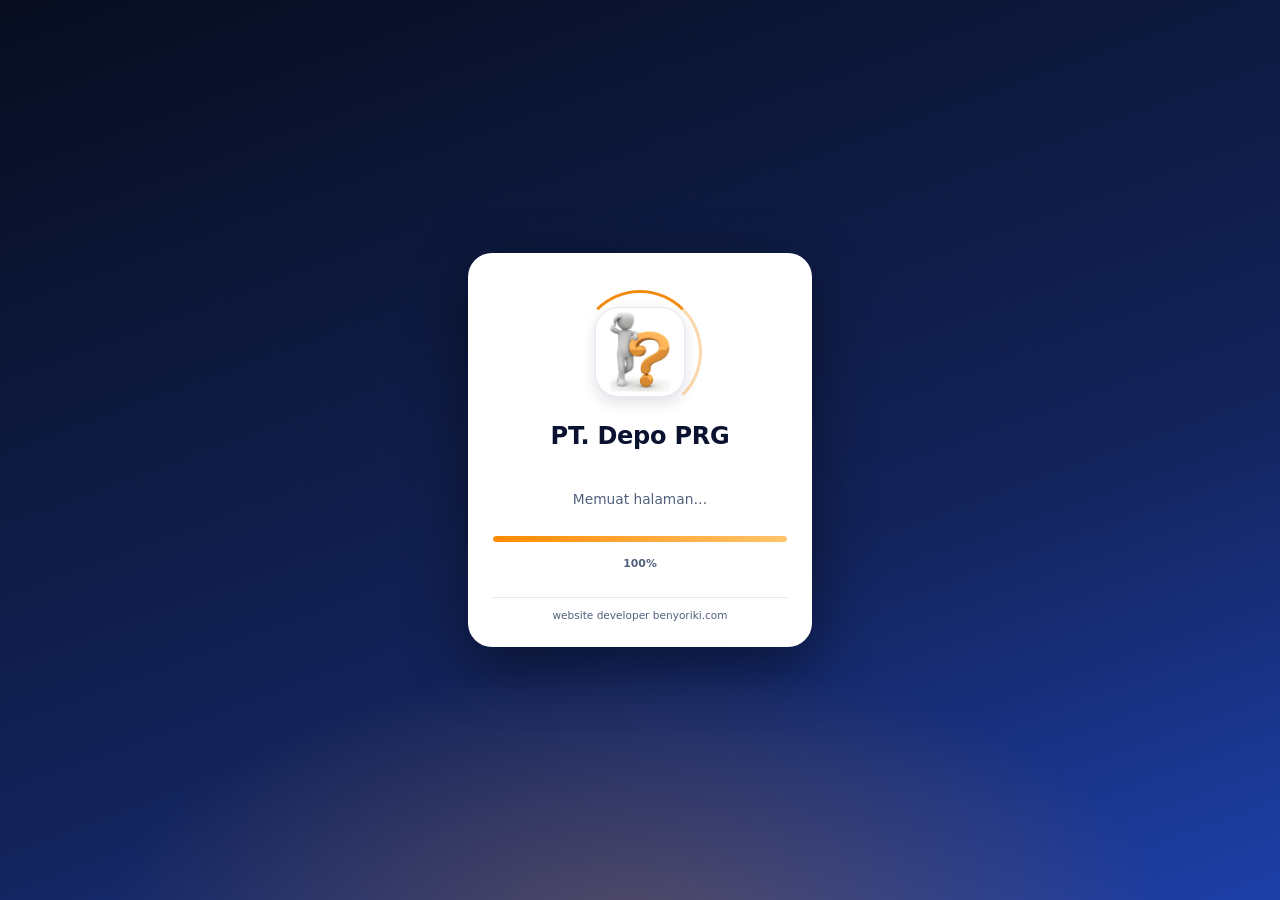
==== commit 129c06b0: "Add files via upload" ====
--- a/admin.html
+++ b/admin.html
@@ -1,6 +1,7 @@
 <!DOCTYPE html>
 <html lang="id">
 <head>
+<meta charset="UTF-8" />
   <script>
   /* Bootstrap darurat: dipasang PALING AWAL, sebelum berkas eksternal apa
      pun diminta, supaya kalau style.css atau salah satu *.js gagal
@@ -43,7 +44,6 @@
     }, true);
   })();
   </script>
-<meta charset="UTF-8" />
 <meta name="viewport" content="width=device-width, initial-scale=1.0, viewport-fit=cover" />
 <title>Dashboard Admin — PT. Depo PRG</title>
 <link rel="icon" type="image/png" sizes="192x192" href="logo-192.png" />
@@ -55,7 +55,7 @@
 <meta name="apple-mobile-web-app-status-bar-style" content="black-translucent" />
 <meta name="apple-mobile-web-app-title" content="PT. Depo PRG" />
 <meta name="mobile-web-app-capable" content="yes" />
-<link rel="stylesheet" href="style.css?v=34" />
+<link rel="stylesheet" href="style.css?v=35" />
 </head>
 <body>
 <div id="app-loading-screen" class="loading-screen" aria-hidden="true">
@@ -580,14 +580,14 @@
 
 <div id="toast-region" class="toast-region" aria-live="polite"></div>
 
-<script src="config.js?v=34"></script>
-<script src="store.js?v=34"></script>
-<script src="ui-common.js?v=34"></script>
-<script src="modal.js?v=34"></script>
-<script src="geo.js?v=34"></script>
-<script src="chat.js?v=34"></script>
-<script src="photo.js?v=34"></script>
-<script src="report-export.js?v=34"></script>
-<script src="admin.js?v=34"></script>
+<script src="config.js?v=35"></script>
+<script src="store.js?v=35"></script>
+<script src="ui-common.js?v=35"></script>
+<script src="modal.js?v=35"></script>
+<script src="geo.js?v=35"></script>
+<script src="chat.js?v=35"></script>
+<script src="photo.js?v=35"></script>
+<script src="report-export.js?v=35"></script>
+<script src="admin.js?v=35"></script>
 </body>
 </html>
--- a/style.css
+++ b/style.css
@@ -1421,3 +1421,424 @@
 body,.app-shell,.main-content,.card,.app-header,.bottom-nav,.sidebar,.modal,.auth-card{ transition:none !important; }
 .skip-link{ background:var(--brand-700); color:#fff; }
 [data-theme="dark"] .modal .sidebar__link.is-active,[data-theme="dark"] .modal .sidebar__link.is-active .inline-icon,[data-theme="dark"] .modal .sidebar__link.is-active svg{ color:#fff; }
+
+/* ===== REDESIGN v3 START ===== */
+/* ==========================================================================
+   REDESIGN v3 — "Aurora Navy & Orange" 2026  (build v35)
+   ==========================================================================
+   Tujuan: tampilan HP & PC jauh lebih modern, tetap ENTENG untuk Windows 7
+   (Chrome/Edge 109, Firefox ESR 115):
+   - TANPA backdrop-filter / blur / filter / color-mix() / :has() / @layer
+   - TANPA font eksternal (Segoe UI / Roboto / system-ui)
+   - animasi terbatas: sapuan radar, spinner, denyut titik status (opacity),
+     dan satu kali slide-up modal (transform) — semuanya murah.
+   - Ukuran memakai rem agar skala otomatis benar di HP mode "Situs desktop"
+     (lihat DETEKSI "SITUS DESKTOP" di ui-common.js -> <html class="dop">).
+   - Blok ini sengaja PALING AKHIR supaya menimpa gaya lama di atas.
+   ========================================================================== */
+:root{
+  --font-display:'Segoe UI Variable Display','Segoe UI',system-ui,-apple-system,Roboto,'Helvetica Neue',Arial,sans-serif;
+  --font-body:'Segoe UI Variable Text','Segoe UI',system-ui,-apple-system,Roboto,'Helvetica Neue',Arial,sans-serif;
+  --bg:#EDF1FA; --surface:#FFFFFF; --surface-raised:#FFFFFF; --surface-sunken:#F1F4FB;
+  --border:#E2E8F4; --border-strong:#CBD5E8;
+  --text-900:#0B1230; --text-700:#2F3B59; --text-500:#51607C; --text-400:#51607C;
+  --brand-grad:linear-gradient(135deg,#2F5BD6 0%,#13235A 100%);
+  --shadow-sm:0 1px 2px rgba(11,18,48,.05),0 1px 1px rgba(11,18,48,.03);
+  --shadow-md:0 2px 4px rgba(11,18,48,.04),0 10px 24px -8px rgba(11,18,48,.14);
+  --shadow-lg:0 28px 60px -14px rgba(11,18,48,.4);
+  --radius-sm:.75rem; --radius-md:1.1rem; --radius-lg:1.5rem;
+  --header-h:4.25rem; --bottomnav-h:4.1rem; --sidebar-w:16.5rem;
+  --acc:29,63,168;
+}
+[data-theme="dark"]{
+  --bg:#070C1E; --surface:#0F1830; --surface-raised:#14203F; --surface-sunken:#0B1329;
+  --border:#1E2B52; --border-strong:#2C3D70;
+  --text-900:#EAF0FF; --text-700:#C6D1EE; --text-500:#9AAAD0; --text-400:#9AAAD0;
+  --shadow-sm:0 1px 2px rgba(0,0,0,.5);
+  --shadow-md:0 2px 4px rgba(0,0,0,.35),0 12px 28px -8px rgba(0,0,0,.6);
+  --shadow-lg:0 28px 60px -14px rgba(0,0,0,.8);
+}
+html{ -webkit-text-size-adjust:100%; }
+body{ font-size:.97rem; line-height:1.5; background:var(--bg); }
+h1,h2,h3{ letter-spacing:-.018em; }
+::selection{ background:rgba(242,140,15,.28); }
+.mono{ font-variant-numeric:tabular-nums; }
+
+/* ---- Latar halaman: cahaya lembut statis (bukan fixed, tanpa animasi) ---- */
+.app-shell{ position:relative; }
+.app-shell::before{
+  display:block; content:""; position:absolute; left:0; right:0; top:0; height:26rem; z-index:-1; pointer-events:none;
+  background:radial-gradient(48% 60% at 8% 0%,rgba(47,91,214,.14),transparent 70%),radial-gradient(40% 55% at 96% 4%,rgba(255,138,0,.10),transparent 70%);
+}
+[data-theme="dark"] .app-shell::before{
+  background:radial-gradient(48% 60% at 8% 0%,rgba(76,123,255,.16),transparent 70%),radial-gradient(40% 55% at 96% 4%,rgba(255,138,0,.10),transparent 70%);
+}
+
+/* ---- Header ---- */
+.app-header{
+  height:var(--header-h); padding:0 1rem; background:var(--surface); border-bottom:1px solid var(--border);
+  box-shadow:none;
+}
+.app-header::after{
+  content:""; position:absolute; left:0; bottom:-1px; width:46%; height:2px; pointer-events:none;
+  background:linear-gradient(90deg,#FF8A00,rgba(255,138,0,0));
+}
+.app-header__brand{ gap:.75rem; }
+.app-header__brand .brand-mark{ width:2.7rem; height:2.7rem; border-radius:.9rem; border:1px solid var(--border); box-shadow:var(--shadow-sm); background:#fff; }
+.app-header__brand .brand-text h1{ font-size:1.05rem; font-weight:800; line-height:1.15; }
+.app-header__brand .brand-text p{ font-size:.74rem; color:var(--text-500); font-weight:600; }
+.app-header__meta{ gap:.45rem; }
+.clock-block{ padding:.3rem .8rem; border-radius:.85rem; background:var(--surface-sunken); border:1px solid var(--border); margin-right:.3rem; }
+.clock-time{ font-size:.95rem; font-weight:800; letter-spacing:.02em; }
+.clock-date{ font-size:.68rem; }
+.icon-btn{ width:2.5rem; height:2.5rem; border-radius:.85rem; border:1px solid var(--border); background:var(--surface); color:var(--text-700); }
+.icon-btn:hover{ background:var(--surface-sunken); border-color:var(--border-strong); }
+.icon-btn:active{ background:var(--border); }
+.notif-dot{ top:-.3rem; right:-.3rem; min-width:1.1rem; height:1.1rem; font-size:.64rem; box-shadow:0 0 0 2px var(--surface); }
+.avatar-btn{ width:2.5rem; height:2.5rem; border-radius:50%; background:var(--brand-grad); color:#fff; border:2px solid var(--surface); box-shadow:0 0 0 1px var(--border-strong); font-size:.85rem; letter-spacing:.02em; }
+
+/* ---- Sidebar (PC) ---- */
+.sidebar{
+  width:var(--sidebar-w); padding:1.2rem .85rem 2rem; border-right:none;
+  background:linear-gradient(180deg,#0A1233 0%,#0B1640 60%,#0D1B4D 100%);
+}
+.sidebar .sidebar__group-label{ color:#7E91C6; font-size:.66rem; font-weight:800; letter-spacing:.12em; margin:1.3rem .7rem .45rem; padding:0; }
+.sidebar .sidebar__group-label:first-child{ margin-top:.2rem; }
+.sidebar .sidebar__link{ white-space:nowrap; color:#BCC8E8; padding:.68rem .8rem; border-radius:.85rem; gap:.8rem; font-size:.9rem; font-weight:600; margin-bottom:.12rem; }
+.sidebar .sidebar__link .inline-icon,.sidebar .sidebar__link svg{ color:#7E91C6; }
+.sidebar .sidebar__link:hover{ background:rgba(255,255,255,.07); color:#fff; }
+.sidebar .sidebar__link:hover .inline-icon{ color:#fff; }
+.sidebar .sidebar__link.is-active{ background:linear-gradient(90deg,rgba(255,138,0,.24),rgba(255,255,255,.07) 70%); color:#fff; font-weight:700; }
+.sidebar .sidebar__link.is-active .inline-icon,.sidebar .sidebar__link.is-active svg{ color:#FFB347; }
+.sidebar__link.is-active::before{ left:-.85rem; top:22%; bottom:22%; width:.25rem; background:#FF8A00; box-shadow:0 0 10px rgba(255,138,0,.7); border-radius:0 .3rem .3rem 0; }
+.modal .sidebar__link{ border-radius:.85rem; padding:.8rem .9rem; font-size:.95rem; }
+
+/* ---- Judul halaman & sapaan ---- */
+.main-content{ max-width:76rem; padding:1.1rem 1rem calc(var(--bottomnav-h) + 2.8rem + env(safe-area-inset-bottom)); }
+.page-title{ margin-bottom:1.15rem; }
+.page-title h2{ font-size:1.55rem; font-weight:800; letter-spacing:-.025em; }
+.page-title p{ font-size:.88rem; color:var(--text-500); margin-top:.2rem; }
+#greeting{ background:none; -webkit-text-fill-color:currentColor; color:var(--text-900); font-size:1.7rem; font-weight:800; letter-spacing:-.03em; }
+[data-theme="dark"] #greeting{ background:none; -webkit-text-fill-color:currentColor; }
+
+/* ---- Kartu ---- */
+.card{ background:var(--surface); border:1px solid var(--border); border-radius:var(--radius-md); padding:1.2rem; box-shadow:var(--shadow-sm); }
+.card:hover{ transform:none; box-shadow:var(--shadow-sm); }
+.card__head{ margin-bottom:.95rem; }
+.card__head h3{ font-size:1rem; font-weight:800; gap:.6rem; }
+.card__head h3 .inline-icon{ width:2rem; height:2rem; border-radius:.65rem; background:var(--brand-100); color:var(--brand-600); margin:0; }
+.text-muted{ color:var(--text-500); }
+.stat-list__item{ padding:.62rem 0; border-bottom:1px dashed var(--border); }
+.stat-list dt{ font-size:.84rem; }
+.stat-list dd{ font-weight:800; font-size:.9rem; }
+.mt-1{ margin-top:1rem; }
+
+/* ---- Hero status ---- */
+.hero-card{
+  padding:1.5rem 1.4rem; border-radius:var(--radius-lg); border:1px solid rgba(255,255,255,.08);
+  background:radial-gradient(80% 150% at 100% 0%,rgba(255,138,0,.4),transparent 58%),linear-gradient(135deg,#0A1233 0%,#13235A 55%,#2347C0 100%);
+  box-shadow:0 20px 40px -18px rgba(19,35,90,.7);
+}
+.hero-card::before{ opacity:.55; }
+.hero-card::after{
+  inset:auto; right:-3.2rem; top:-3.2rem; width:11rem; height:11rem; border-radius:50%; background:none;
+  border:1px solid rgba(255,255,255,.16); box-shadow:0 0 0 1.5rem rgba(255,255,255,.045),0 0 0 3rem rgba(255,255,255,.025);
+}
+.hero-card .text-muted{ color:rgba(255,255,255,.74); }
+.hero-card .badge{ font-size:.92rem; font-weight:800; padding:.5rem 1.05rem; border-radius:99px; letter-spacing:.02em; }
+.hero-card .badge::before{ width:.5rem; height:.5rem; }
+.hero-card .badge--neutral{ background:rgba(255,255,255,.14); color:#fff; border:1px solid rgba(255,255,255,.24); }
+.hero-card .badge--neutral::before{ animation:dot-pulse 1.6s ease-in-out infinite; }
+.hero-card .badge--success{ background:rgba(52,211,153,.2); color:#8DF5C8; border:1px solid rgba(52,211,153,.45); }
+.hero-card .badge--warning{ background:rgba(251,176,64,.22); color:#FFD58F; border:1px solid rgba(251,176,64,.5); }
+.hero-card .badge--info{ background:rgba(123,164,255,.22); color:#C4D6FF; border:1px solid rgba(123,164,255,.5); }
+.hero-card .badge--danger{ background:rgba(255,122,107,.22); color:#FFB4AA; border:1px solid rgba(255,122,107,.5); }
+.hero-card strong{ font-size:1.05rem; font-weight:800; }
+@keyframes dot-pulse{ 0%,100%{ opacity:.35; } 50%{ opacity:1; } }
+
+/* ---- Radar: panel "instrumen" gelap ---- */
+.radar-wrap{
+  position:relative; overflow:hidden; padding:1.3rem 0; margin-bottom:.9rem; border-radius:1.25rem;
+  background:radial-gradient(70% 70% at 50% 45%,#1C327F 0%,#0C1747 60%,#081030 100%); border:1px solid rgba(255,255,255,.06);
+}
+.radar-wrap::before{
+  content:""; position:absolute; inset:0; pointer-events:none; opacity:.8;
+  background-image:linear-gradient(rgba(255,255,255,.055) 1px,transparent 1px),linear-gradient(90deg,rgba(255,255,255,.055) 1px,transparent 1px);
+  background-size:1.6rem 1.6rem;
+  -webkit-mask-image:radial-gradient(closest-side,#000 40%,transparent 100%); mask-image:radial-gradient(closest-side,#000 40%,transparent 100%);
+}
+.radar{ width:11.5rem; height:11.5rem; z-index:1; }
+.radar::before{ inset:-.9rem; background:radial-gradient(closest-side,rgba(77,124,255,.32),transparent 72%); }
+.radar__ring{ border-color:rgba(255,255,255,.22); }
+.radar__ring--mid{ inset:15%; border-color:rgba(255,255,255,.16); }
+.radar__ring--office{ inset:37%; border:1.5px solid #FFA62B; background:radial-gradient(circle,rgba(255,166,43,.3),rgba(255,166,43,.06) 70%); box-shadow:0 0 1.2rem rgba(255,166,43,.35) inset,0 0 .8rem rgba(255,166,43,.25); }
+.radar__sweep{ background:conic-gradient(from 0deg,rgba(255,176,64,.55),rgba(255,176,64,0) 30%); mix-blend-mode:normal; }
+.radar__limit-label{ color:rgba(255,255,255,.7); top:.2rem; font-size:.66rem; }
+.radar__tick{ background:rgba(255,255,255,.34); }
+.radar__center{ width:.4rem; height:.4rem; background:#FFB347; box-shadow:0 0 .6rem #FF8A00; }
+.radar__dot{ width:.8rem; height:.8rem; border:2px solid #fff; box-shadow:0 0 0 .3rem rgba(255,90,70,.25); }
+.radar__dot.is-safe{ background:#22C58B; box-shadow:0 0 0 .3rem rgba(34,197,139,.25),0 0 .9rem rgba(34,197,139,.7); }
+.progress-track{ height:.5rem; margin:.85rem 0 .45rem; }
+.progress-track__fill{ background:linear-gradient(90deg,#10B981,#3B82F6); }
+.progress-caption{ font-size:.78rem; }
+.fine-print{ font-family:var(--font-body); font-size:.74rem; }
+.pill{ font-size:.76rem; font-weight:700; padding:.34rem .8rem; }
+
+/* ---- Tombol aksi besar ---- */
+.card.action-card{ padding:0; background:transparent; border:none; box-shadow:none; }
+.action-grid{ gap:.85rem; }
+.btn--action{
+  min-height:8rem; border-radius:1.4rem; padding:1.1rem 1.15rem; gap:.1rem; border:none; position:relative; overflow:hidden;
+}
+.btn--action::after{ content:""; position:absolute; right:-1.8rem; top:-1.8rem; width:6.5rem; height:6.5rem; border-radius:50%; background:rgba(255,255,255,.13); pointer-events:none; }
+.btn--checkin{ background:linear-gradient(145deg,#1DBB84 0%,#0A7753 100%); box-shadow:0 16px 28px -14px rgba(10,119,83,.85),inset 0 1px 0 rgba(255,255,255,.26); }
+.btn--checkout{ background:linear-gradient(145deg,#FFAA30 0%,#E0600A 100%); box-shadow:0 16px 28px -14px rgba(224,96,10,.85),inset 0 1px 0 rgba(255,255,255,.3); }
+.btn--action:not(:disabled):active{ transform:scale(.97); }
+.btn--action:disabled{ background:var(--surface-sunken); border:1.5px dashed var(--border-strong); box-shadow:none; }
+.btn--action:disabled::after{ display:none; }
+.btn__icon-badge{ width:2.5rem; height:2.5rem; border-radius:.85rem; background:rgba(255,255,255,.22); border:1px solid rgba(255,255,255,.3); margin-bottom:.55rem; }
+.btn__label{ font-size:1.05rem; font-weight:800; letter-spacing:.02em; }
+.btn__sub{ font-family:var(--font-body); font-size:.74rem; opacity:.9; }
+
+/* ---- Tombol umum ---- */
+.btn{ min-height:2.85rem; padding:.65rem 1.2rem; border-radius:.9rem; font-weight:700; font-size:.92rem; }
+.btn--sm{ min-height:2.2rem; padding:.4rem .9rem; border-radius:.7rem; font-size:.8rem; }
+.btn--primary{ background:var(--brand-grad); box-shadow:0 10px 20px -10px rgba(29,63,168,.85),inset 0 1px 0 rgba(255,255,255,.22); }
+.btn--primary:hover{ filter:brightness(1.1); box-shadow:0 12px 24px -10px rgba(29,63,168,.95),inset 0 1px 0 rgba(255,255,255,.25); }
+[data-theme="dark"] .btn--primary{ background:linear-gradient(135deg,#4C7BFF 0%,#1D3FA8 100%); }
+.btn--ghost{ background:var(--surface); border:1px solid var(--border-strong); color:var(--text-900); }
+.btn--danger{ background:linear-gradient(135deg,#E5493A,#B82A1C); box-shadow:0 10px 20px -10px rgba(184,42,28,.8); }
+.btn--danger-ghost{ background:transparent; border:1px solid var(--danger-600); color:var(--danger-600); }
+.btn--demo{ background:linear-gradient(135deg,#FFF4E0,#FFE8C2); color:#9A4A06; border:1px solid #F7C77A; }
+[data-theme="dark"] .btn--demo{ background:rgba(251,176,64,.14); color:#FFC46B; border-color:rgba(251,176,64,.4); }
+.link-btn{ font-weight:700; }
+.chip{ padding:.5rem 1rem; font-weight:700; font-size:.82rem; }
+.chip.is-active{ background:var(--brand-grad); border-color:transparent; color:#fff; box-shadow:0 6px 14px -8px rgba(29,63,168,.9); }
+
+/* ---- Formulir ---- */
+label{ font-size:.8rem; font-weight:700; color:var(--text-700); margin:.8rem 0 .4rem; }
+.field-error{ min-height:.9rem; }
+input,select,textarea{ font-size:1rem; min-height:2.95rem; padding:.7rem .95rem; border-radius:.85rem; background:var(--surface); border:1px solid var(--border-strong); }
+textarea{ min-height:5.5rem; }
+input[type="checkbox"],input[type="radio"]{ width:auto; min-height:0; }
+input[type="file"]{ min-height:0; }
+input:focus,select:focus,textarea:focus{ border-color:var(--brand-600); box-shadow:0 0 0 .2rem rgba(var(--brand-600-rgb),.22); }
+.pw-field .pw-toggle{ right:.5rem; font-size:1rem; }
+.field-error{ font-size:.78rem; }
+
+/* ---- Badge ---- */
+.badge{ padding:.34rem .8rem; font-size:.76rem; }
+
+/* ---- Statistik ---- */
+.grid-stats{ gap:.8rem; }
+.stat-card{ padding:1.1rem 1.05rem; border-radius:var(--radius-md); border:1px solid var(--border); box-shadow:var(--shadow-sm); background:var(--surface); }
+.stat-card::before{ display:none; }
+.stat-card::after{ opacity:1; background:radial-gradient(circle at 100% 0,rgba(var(--acc),.15),transparent 62%); }
+.stat-card--success{ --acc:14,168,110; }
+.stat-card--warning{ --acc:245,158,11; }
+.stat-card--danger{ --acc:226,72,56; }
+.stat-card--info{ --acc:37,99,235; }
+.stat-card--neutral{ --acc:100,116,139; }
+.stat-card:hover{ transform:none; box-shadow:var(--shadow-md); }
+.stat-card__icon{ width:2.6rem; height:2.6rem; border-radius:.85rem; box-shadow:none; }
+.stat-card__top{ margin-bottom:.7rem; }
+.stat-card__value{ font-family:var(--font-display); font-size:2rem; font-weight:800; letter-spacing:-.03em; font-variant-numeric:tabular-nums; }
+.stat-card__label{ font-size:.7rem; font-weight:800; letter-spacing:.06em; margin-top:.4rem; }
+.stat-card__hint{ font-size:.74rem; }
+.shift-card::before{ display:block; width:.3rem; }
+.bar-chart{ height:9.5rem; }
+.bar-chart__bar{ max-width:1.9rem; border-radius:.5rem .5rem 0 0; background:linear-gradient(180deg,#4C7BFF,#1D3FA8); }
+.legend__item{ font-size:.78rem; }
+.legend__swatch{ width:.65rem; height:.65rem; border-radius:50%; }
+
+/* ---- Tabel & daftar ---- */
+.table-wrap{ border-radius:var(--radius-md); border:1px solid var(--border); background:var(--surface); box-shadow:var(--shadow-sm); }
+.data-table{ font-size:.88rem; }
+.data-table th{ font-size:.68rem; font-weight:800; letter-spacing:.07em; padding:.8rem .9rem; background:var(--surface-sunken); color:var(--text-500); }
+.data-table td{ padding:.8rem .9rem; border-bottom:1px solid var(--border); }
+.data-table tbody tr:nth-child(even) td{ background:transparent; }
+.data-table tbody tr:hover td{ background:var(--surface-sunken); }
+.history-list li{ padding:.85rem 0; gap:.9rem; }
+.history-list__dot{ width:.7rem; height:.7rem; box-shadow:0 0 0 .25rem rgba(var(--brand-600-rgb),.16); background:var(--brand-600); }
+.history-list__time{ font-weight:800; }
+.empty-state{ padding:2.4rem 1rem; }
+.export-menu__list{ min-width:12rem; border-radius:var(--radius-md); box-shadow:var(--shadow-md); }
+
+/* ---- Navigasi bawah (HP): kapsul melayang ---- */
+.bottom-nav{
+  left:.75rem; right:.75rem; bottom:calc(.65rem + env(safe-area-inset-bottom)); height:var(--bottomnav-h);
+  padding:.35rem; gap:.15rem; border-radius:1.5rem; border:1px solid var(--border); background:var(--surface);
+  box-shadow:0 14px 32px -10px rgba(11,18,48,.38),0 2px 6px rgba(11,18,48,.08);
+}
+[data-theme="dark"] .bottom-nav{ box-shadow:0 14px 32px -10px rgba(0,0,0,.85); }
+.bottom-nav__item{ border-radius:1.15rem; font-size:.68rem; font-weight:700; gap:.18rem; color:var(--text-500); }
+.bottom-nav__item.is-active{ color:var(--brand-600); background:var(--brand-100); }
+.bottom-nav__item.is-active::before{ display:none; }
+[data-theme="dark"] .bottom-nav__item.is-active{ color:#fff; background:#1D2F66; }
+.bottom-nav__item .nav-chat-badge{ top:.2rem; right:22%; }
+.nav-chat-badge{ min-width:1.1rem; height:1.1rem; font-size:.64rem; }
+
+/* ---- Modal ---- */
+.modal-overlay{ padding:1.2rem; animation:none; }
+.modal{ max-width:26rem; padding:1.5rem; border-radius:1.6rem; border:1px solid var(--border); box-shadow:var(--shadow-lg); }
+.modal--wide{ max-width:40rem; }
+.modal__head h2{ font-size:1.15rem; }
+.success-modal__check,.critical-modal__icon{ width:3.75rem; height:3.75rem; }
+.success-modal__details{ border-radius:var(--radius-sm); }
+.toast-region{ top:calc(.8rem + env(safe-area-inset-top)); width:min(92vw,24rem); }
+.toast{ padding:.85rem 1.1rem; border-radius:1rem; font-weight:600; box-shadow:var(--shadow-lg); }
+.spinner{ width:1.15rem; height:1.15rem; }
+
+/* ---- Profil / ID card ---- */
+.id-card__photo-wrap{ width:9.5rem; height:12.4rem; border-radius:1.4rem; }
+.avatar-lg{ width:4.75rem; height:4.75rem; }
+.photo-viewer{ max-width:32rem; }
+
+/* ---- Chat ---- */
+.chat-shell{ border-radius:var(--radius-lg); box-shadow:var(--shadow-md); height:calc(100vh - var(--header-h) - var(--bottomnav-h) - 5.4rem); height:calc(100dvh - var(--header-h) - var(--bottomnav-h) - 5.4rem); }
+.chat-shell__head{ background:linear-gradient(135deg,#0A1233,#13235A 60%,#1D3FA8); padding:.9rem 1.1rem; }
+.chat-avatar{ width:2.4rem; height:2.4rem; }
+.chat-avatar--sm{ width:1.9rem; height:1.9rem; }
+.chat-avatar--lg{ width:3.75rem; height:3.75rem; }
+.chat-bubble{ max-width:min(78%,30rem); border-radius:1.1rem; padding:.6rem .8rem .4rem; }
+.chat-bubble--theirs{ border-bottom-left-radius:.3rem; }
+.chat-bubble--mine{ border-bottom-right-radius:.3rem; background:linear-gradient(145deg,#2F5BD6,#1D3FA8); color:#fff; }
+.chat-bubble--mine .chat-bubble__time,.chat-bubble--mine .chat-bubble__ticks{ color:rgba(255,255,255,.78); }
+.chat-bubble--mine .chat-bubble__ticks.is-read{ color:#9FE8FF; }
+[data-theme="dark"] .chat-bubble--mine{ background:linear-gradient(145deg,#3B6BFF,#1D3FA8); }
+.chat-bubble__image{ max-width:17.5rem; }
+.chat-shell__composer input[type="text"]{ min-height:2.6rem; }
+.chat-shell__composer .icon-btn--send{ background:linear-gradient(135deg,#FFA62B,#E0600A); border:none; }
+.chat-shell__composer .icon-btn--send:hover{ box-shadow:0 6px 14px -6px rgba(224,96,10,.8); }
+
+/* ---- Login & daftar ---- */
+.auth-shell{
+  min-height:100vh; min-height:100dvh; padding:1.5rem 1rem; gap:3rem;
+  background:radial-gradient(55% 45% at 10% 6%,rgba(58,104,235,.5) 0%,transparent 62%),radial-gradient(45% 40% at 94% 96%,rgba(255,138,0,.3) 0%,transparent 62%),linear-gradient(160deg,#050A1C 0%,#0B1744 55%,#13235A 100%);
+}
+.auth-shell::before{
+  background-image:linear-gradient(rgba(255,255,255,.04) 1px,transparent 1px),linear-gradient(90deg,rgba(255,255,255,.04) 1px,transparent 1px);
+  background-size:2.4rem 2.4rem;
+  -webkit-mask-image:radial-gradient(75% 65% at 50% 40%,#000 0%,transparent 100%); mask-image:radial-gradient(75% 65% at 50% 40%,#000 0%,transparent 100%);
+}
+.auth-card{ max-width:26.5rem; padding:2rem 1.6rem 1.6rem; border-radius:1.75rem; box-shadow:0 34px 80px -22px rgba(0,0,0,.75),0 0 0 1px rgba(255,255,255,.07); }
+.auth-card--wide{ max-width:36rem; }
+.auth-card::before{ display:none; }
+.auth-brand{ margin-bottom:1.4rem; gap:.8rem; }
+.auth-brand__mark{ width:3.2rem; height:3.2rem; border-radius:1rem; box-shadow:var(--shadow-sm); }
+.auth-brand__text h1{ font-size:1.2rem; font-weight:800; }
+.auth-card h2{ font-size:1.45rem; font-weight:800; letter-spacing:-.025em; padding-right:3rem; }
+.auth-card__hint{ font-size:.88rem; margin-bottom:1.2rem; }
+.theme-toggle-float{ top:1rem; right:1rem; }
+.auth-security{ border-radius:var(--radius-sm); font-size:.78rem; }
+.auth-hero{ display:block; position:relative; z-index:1; text-align:center; color:#fff; max-width:30rem; }
+.auth-hero__logo{ display:block; width:4.6rem; height:4.6rem; border-radius:1.3rem; background:#fff; padding:.25rem; margin:0 auto .8rem; box-shadow:0 12px 28px -8px rgba(0,0,0,.5),0 0 0 .35rem rgba(255,255,255,.08); }
+.auth-hero__eyebrow{ display:inline-block; padding:.28rem .8rem; margin-bottom:.7rem; border-radius:99px; font-size:.68rem; font-weight:800; letter-spacing:.14em; text-transform:uppercase; color:#FFC46B; background:rgba(255,166,43,.12); border:1px solid rgba(255,166,43,.35); }
+.auth-hero__title{ font-size:1.65rem; line-height:1.12; font-weight:800; letter-spacing:-.03em; margin:0 0 .5rem; }
+.auth-hero__title em{ font-style:normal; background:linear-gradient(90deg,#FFC46B,#FF8A00); -webkit-background-clip:text; background-clip:text; -webkit-text-fill-color:transparent; color:#FFB347; }
+.auth-hero__lead{ display:none; font-size:1rem; line-height:1.55; color:rgba(255,255,255,.8); margin:0 0 1.5rem; }
+.auth-hero__list{ display:none; text-align:left; }
+.auth-hero__list li{ display:flex; align-items:center; gap:.9rem; padding:.8rem .9rem; margin-bottom:.65rem; border-radius:1rem; border:1px solid rgba(255,255,255,.09); background:rgba(255,255,255,.05); color:rgba(255,255,255,.74); font-size:.86rem; }
+.auth-hero__list li::before{ display:none; }
+.auth-hero__list b{ display:block; color:#fff; font-size:.95rem; margin-bottom:.1rem; }
+.auth-hero__ico{ flex-shrink:0; width:2.6rem; height:2.6rem; border-radius:.85rem; display:flex; align-items:center; justify-content:center; color:#FFB347; background:rgba(255,255,255,.08); border:1px solid rgba(255,255,255,.14); }
+.auth-shell{ flex-direction:column; justify-content:center; gap:1.4rem; }
+#view-login .auth-brand,.auth-card--wide .auth-brand{ display:none; }
+
+@media (min-width:900px){
+  html:not(.dop) .auth-shell{ flex-direction:row; gap:5rem; padding:2rem 3rem; }
+  html:not(.dop) .auth-hero{ text-align:left; max-width:27rem; }
+  html:not(.dop) .auth-hero__logo{ margin:0 0 1.2rem; width:5.2rem; height:5.2rem; }
+  html:not(.dop) .auth-hero__title{ font-size:2.8rem; margin-bottom:.7rem; }
+  html:not(.dop) .auth-hero__lead,html:not(.dop) .auth-hero__list{ display:block; }
+  html:not(.dop) #view-login .auth-brand,html:not(.dop) .auth-card--wide .auth-brand{ display:flex; }
+}
+/* layar lebar yang berorientasi potret (tablet / HP "Situs desktop"): tetap vertikal */
+@media (min-width:900px) and (max-aspect-ratio:1/1){
+  html:not(.dop) .auth-shell{ flex-direction:column; gap:1.6rem; }
+  html:not(.dop) .auth-hero{ text-align:center; }
+  html:not(.dop) .auth-hero__logo{ margin-left:auto; margin-right:auto; }
+  html:not(.dop) .auth-hero__list{ display:none; }
+}
+
+/* ---- Loading screen ---- */
+.loading-screen__inner{ width:min(21.5rem,88vw); }
+.loading-screen__logo img{ width:5.5rem; height:5.5rem; }
+.loading-screen__logo::before{ width:7.75rem; height:7.75rem; margin-left:-3.875rem; }
+.loading-screen__brand{ font-size:1.5rem; }
+.loading-screen__progress{ max-width:none; height:.4rem; }
+.loading-screen__progress-bar{ background:linear-gradient(90deg,#FF8A00,#FFC46B); }
+
+/* ---- Pemilih rentang & util kecil ---- */
+.social-link-row{ border-radius:var(--radius-md); padding:.9rem 1rem; }
+.skip-link{ top:-3rem; left:.5rem; border-radius:.6rem; }
+.skip-link:focus{ top:.5rem; left:.5rem; }
+:focus-visible{ outline:2px solid #FF8A00; outline-offset:2px; }
+
+/* ---- Desktop (>=900px, bukan "Situs desktop" di HP) ---- */
+@media (min-width:900px){
+  html:not(.dop) .main-content{ padding:1.8rem 2.2rem 2.2rem; }
+  html:not(.dop) .page-title h2{ font-size:1.8rem; }
+  html:not(.dop) #greeting{ font-size:2.05rem; }
+  html:not(.dop) .grid-stats{ gap:1rem; }
+  html:not(.dop) .card{ padding:1.35rem; }
+  html:not(.dop) .hero-card{ padding:1.7rem 1.9rem; }
+  html:not(.dop) .chat-shell{ height:calc(100vh - var(--header-h) - 3.6rem); }
+  html:not(.dop) .btn--action{ min-height:9rem; }
+  html:not(.dop) .modal-overlay{ align-items:center; }
+}
+@media (min-width:1280px){
+  html:not(.dop) .main-content{ padding:2rem 2.8rem 2.6rem; }
+}
+
+@media (prefers-reduced-motion:reduce){ .hero-card .badge--neutral::before{ animation:none; } }
+
+@media (max-width:639px){
+.modal-overlay{ align-items:flex-end; padding:0; }
+.modal{ max-width:none !important; width:100%; border-radius:1.6rem 1.6rem 0 0; border-bottom:none; max-height:88vh; max-height:88dvh; padding:1.5rem 1.25rem calc(1.4rem + env(safe-area-inset-bottom)); animation:sheet-up .24s cubic-bezier(.2,.8,.2,1); position:relative; }
+.modal::before{ content:""; display:block; width:2.6rem; height:.3rem; border-radius:99px; background:var(--border-strong); margin:-.6rem auto 1rem; }
+.modal.success-modal::before,.modal.critical-modal::before{ margin-bottom:.8rem; }
+.auth-card{ padding:1.7rem 1.25rem 1.4rem; }
+.field-row{ gap:.6rem; }
+.btn--action{ min-height:7.6rem; }
+}
+
+html.dop .modal-overlay{ align-items:flex-end; padding:0; }
+html.dop .modal{ max-width:none !important; width:100%; border-radius:1.6rem 1.6rem 0 0; border-bottom:none; max-height:88vh; max-height:88dvh; padding:1.5rem 1.25rem calc(1.4rem + env(safe-area-inset-bottom)); animation:sheet-up .24s cubic-bezier(.2,.8,.2,1); position:relative; }
+html.dop .modal::before{ content:""; display:block; width:2.6rem; height:.3rem; border-radius:99px; background:var(--border-strong); margin:-.6rem auto 1rem; }
+html.dop .modal.success-modal::before,html.dop .modal.critical-modal::before{ margin-bottom:.8rem; }
+html.dop .auth-card{ padding:1.7rem 1.25rem 1.4rem; }
+html.dop .field-row{ gap:.6rem; }
+html.dop .btn--action{ min-height:7.6rem; }
+
+@keyframes sheet-up{ from{ transform:translateY(40%); opacity:.4; } to{ transform:none; opacity:1; } }
+@media (min-width:640px){ html:not(.dop) .modal-overlay{ align-items:center; padding:1.2rem; } }
+@media (prefers-reduced-motion:reduce){ .modal{ animation:none; } }
+
+/* ==========================================================================
+   MODE "SITUS DESKTOP" DI HP  (<html class="dop">, diatur ui-common.js)
+   Viewport ~980px tetapi layar fisik HP -> paksa tata letak versi HP.
+   Ukuran huruf dasar (rem) sudah diskalakan oleh JS, sehingga semua elemen
+   berbasis rem tampil sama persis seperti di HP biasa.
+   ========================================================================== */
+html.dop .sidebar{ display:none; }
+html.dop .bottom-nav{ display:flex; }
+html.dop .clock-block{ display:none; }
+html.dop .main-content{ padding:1.1rem 1rem calc(var(--bottomnav-h) + 2.8rem + env(safe-area-inset-bottom)); }
+html.dop .grid-two{ grid-template-columns:1fr; }
+html.dop .grid-stats{ grid-template-columns:repeat(2,1fr); }
+html.dop .action-grid{ max-width:none; }
+html.dop .dash-grid{ display:flex; flex-direction:column; align-items:stretch; gap:1rem; }
+html.dop svg{ zoom:var(--dopz,2); }
+html.dop .dash-grid > *{ grid-column:auto; grid-row:auto; }
+html.dop .dash-grid > .grid-two{ display:grid; grid-template-columns:1fr; }
+html.dop #shift-grid{ grid-template-columns:1fr !important; }
+html.dop .chat-shell{ height:calc(100vh - var(--header-h) - var(--bottomnav-h) - 5.4rem); }
+html.dop .auth-shell{ flex-direction:column; }
+html.dop .auth-hero{ text-align:center; }
+html.dop .auth-hero__lead,html.dop .auth-hero__list{ display:none; }
+html.dop .page-title h2{ font-size:1.5rem; }
+html.dop #greeting{ font-size:1.7rem; }
+html.dop .loading-screen__inner{ width:min(21.5rem,88%); }
+
+/* ===== REDESIGN v3 END ===== */
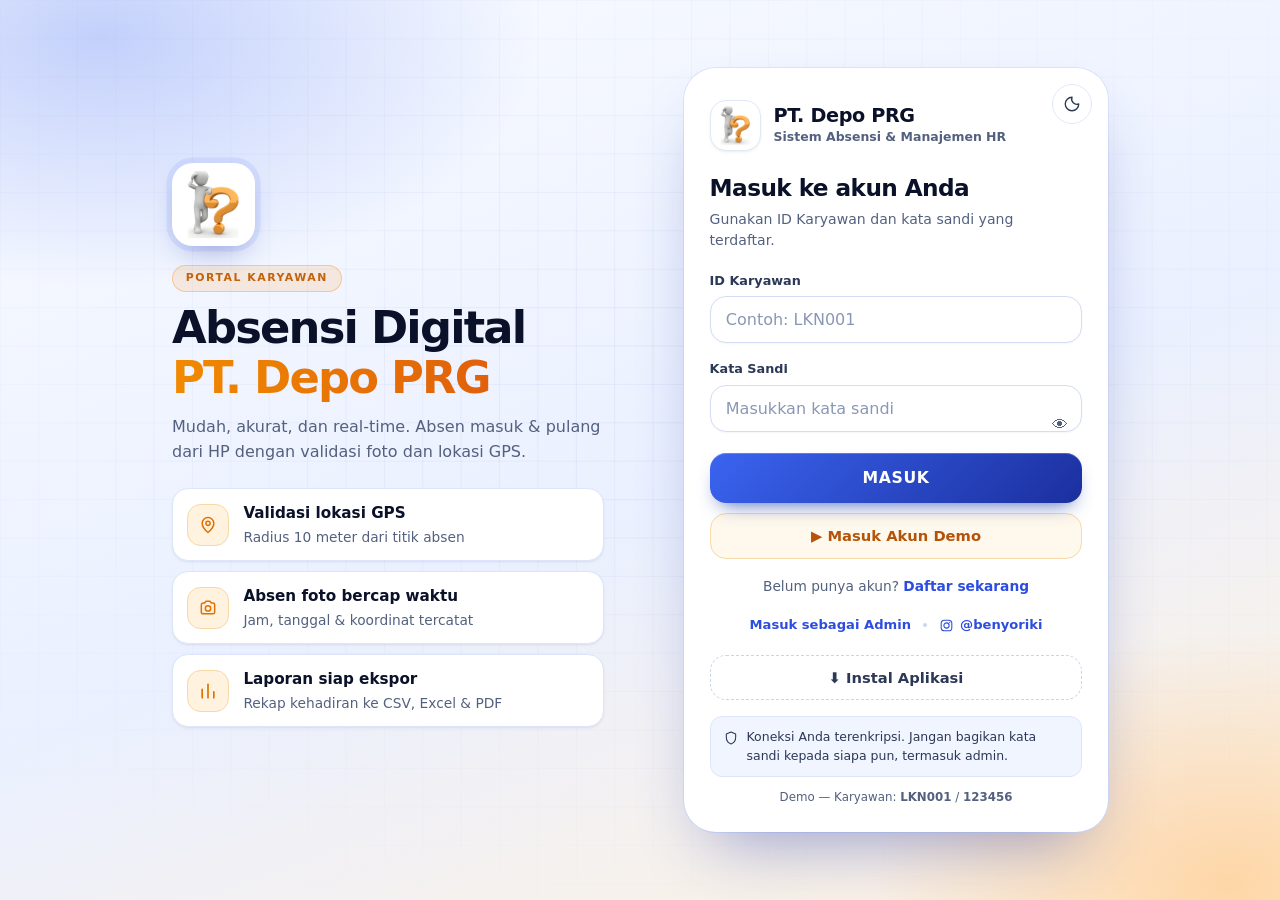
==== commit 932f22ae: "Add files via upload" ====
--- a/admin.html
+++ b/admin.html
@@ -55,22 +55,26 @@
 <meta name="apple-mobile-web-app-status-bar-style" content="black-translucent" />
 <meta name="apple-mobile-web-app-title" content="PT. Depo PRG" />
 <meta name="mobile-web-app-capable" content="yes" />
-<link rel="stylesheet" href="style.css?v=35" />
+<script>(function(){try{var t=JSON.parse(localStorage.getItem("rakabu_theme"));if(t!=="light"&&t!=="dark"){t=window.matchMedia&&matchMedia("(prefers-color-scheme: dark)").matches?"dark":"light"}document.documentElement.setAttribute("data-theme",t)}catch(e){}})();</script>
+<link rel="stylesheet" href="style.css?v=38" />
 </head>
 <body>
-<div id="app-loading-screen" class="loading-screen" aria-hidden="true">
+<div id="app-loading-screen" class="loading-screen" role="status" aria-live="polite" aria-label="Memuat halaman">
   <div class="loading-screen__grid" aria-hidden="true"></div>
+  <span class="ls-orb ls-orb--a" aria-hidden="true"></span><span class="ls-orb ls-orb--b" aria-hidden="true"></span>
   <div class="loading-screen__inner">
     <div class="loading-screen__logo">
+      <span class="ls-ring ls-ring--1" aria-hidden="true"></span><span class="ls-ring ls-ring--2" aria-hidden="true"></span><span class="ls-spin" aria-hidden="true"></span>
       <img src="logo-192.png" alt="" width="64" height="64" />
-      <span class="loading-screen__brand">PT. Depo PRG</span>
     </div>
+    <span class="loading-screen__brand">PT. Depo PRG</span>
+    <span class="ls-tag">Absensi Digital &middot; Portal Karyawan</span>
     <div class="loading-screen__text">
-      <span>Menyiapkan dashboard…</span>
+      <span class="ls-status">Memuat halaman…</span>
       <div class="loading-screen__progress"><div class="loading-screen__progress-bar" id="loading-progress-bar"></div></div>
       <span class="loading-screen__percent" id="loading-progress-percent">0%</span>
-    <span class="loading-screen__credit">website developer benyoriki.com</span>
     </div>
+    <p class="ls-credit">sistem &amp; website developer <a href="https://benyoriki.com/" target="_blank" rel="noopener">benyoriki.com</a></p>
   </div>
 </div>
 <a class="skip-link" href="#main">Langsung ke konten utama</a>
@@ -580,14 +584,14 @@
 
 <div id="toast-region" class="toast-region" aria-live="polite"></div>
 
-<script src="config.js?v=35"></script>
-<script src="store.js?v=35"></script>
-<script src="ui-common.js?v=35"></script>
-<script src="modal.js?v=35"></script>
-<script src="geo.js?v=35"></script>
-<script src="chat.js?v=35"></script>
-<script src="photo.js?v=35"></script>
-<script src="report-export.js?v=35"></script>
-<script src="admin.js?v=35"></script>
+<script src="config.js?v=38"></script>
+<script src="store.js?v=38"></script>
+<script src="ui-common.js?v=38"></script>
+<script src="modal.js?v=38"></script>
+<script src="geo.js?v=38"></script>
+<script src="chat.js?v=38"></script>
+<script src="photo.js?v=38"></script>
+<script src="report-export.js?v=38"></script>
+<script src="admin.js?v=38"></script>
 </body>
 </html>
--- a/style.css
+++ b/style.css
@@ -1842,3 +1842,349 @@
 html.dop .loading-screen__inner{ width:min(21.5rem,88%); }
 
 /* ===== REDESIGN v3 END ===== */
+
+/* ===== REDESIGN v4 START ===== */
+/* ==========================================================================
+   REDESIGN v4 — "Aurora Bento 2026" (build v36)
+   Tetap ringan untuk Windows 7 (Chrome/Edge 109): TANPA backdrop-filter,
+   blur, filter, color-mix(), nesting CSS. Animasi hanya transform/opacity.
+   ========================================================================== */
+:root{
+  --bg:#F2F5FC; --surface:#FFFFFF; --surface-raised:#FFFFFF; --surface-sunken:#EEF2FB;
+  --border:#E3E9F6; --border-strong:#CBD5EA;
+  --text-900:#0A1128; --text-700:#2B3856; --text-500:#53617F; --text-400:#53617F;
+  --brand-600:#2D4DDF; --brand-100:#E6ECFF;
+  --brand-grad:linear-gradient(135deg,#3A64F0 0%,#1B2F9E 100%);
+  --amber-grad:linear-gradient(135deg,#FFB02E 0%,#F26B0F 100%);
+  --radius-md:1.2rem; --radius-lg:1.7rem;
+  --shadow-sm:0 1px 2px rgba(10,17,40,.05),0 2px 6px -2px rgba(10,17,40,.05);
+  --shadow-md:0 1px 2px rgba(10,17,40,.04),0 14px 30px -12px rgba(10,17,40,.18);
+  --ease:cubic-bezier(.2,.8,.2,1);
+}
+[data-theme="dark"]{
+  --bg:#060A1A; --surface:#0E1630; --surface-raised:#131D3D; --surface-sunken:#0A1128;
+  --border:#1C2A55; --border-strong:#2B3C72;
+  --text-900:#EEF2FF; --text-700:#CBD5F2; --text-500:#9DACD3; --text-400:#9DACD3;
+  --brand-100:#18275A; --brand-600:#7497FF;
+  --shadow-md:0 1px 2px rgba(0,0,0,.4),0 16px 34px -12px rgba(0,0,0,.7);
+}
+body{ background:var(--bg); font-feature-settings:"tnum" 0; }
+.app-shell::before{
+  height:30rem;
+  background:radial-gradient(46% 62% at 6% 0%,rgba(58,100,240,.17),transparent 70%),radial-gradient(38% 55% at 98% 2%,rgba(255,150,30,.13),transparent 70%);
+}
+
+/* ---- Entrance (transform/opacity saja) ---- */
+@keyframes rise-in{ from{ opacity:0; transform:translateY(14px); } to{ opacity:1; transform:none; } }
+.dash-grid > *,.grid-stats > *,[data-page]:not([hidden]) > .card,[data-page]:not([hidden]) > .grid-two > *{ animation:rise-in .5s var(--ease) both; }
+.dash-grid > :nth-child(2),.grid-stats > :nth-child(2){ animation-delay:.05s; }
+.dash-grid > :nth-child(3),.grid-stats > :nth-child(3){ animation-delay:.1s; }
+.dash-grid > :nth-child(4),.grid-stats > :nth-child(4){ animation-delay:.15s; }
+.grid-stats > :nth-child(5){ animation-delay:.2s; } .grid-stats > :nth-child(6){ animation-delay:.25s; }
+.grid-stats > :nth-child(7){ animation-delay:.3s; } .grid-stats > :nth-child(8){ animation-delay:.35s; }
+@media (prefers-reduced-motion:reduce){ .dash-grid > *,.grid-stats > *,[data-page] > *,[data-page] .grid-two > *{ animation:none !important; } }
+
+/* ---- Header ---- */
+.app-header{ background:var(--surface); border-bottom:1px solid var(--border); }
+.app-header::after{ width:100%; height:1px; background:linear-gradient(90deg,#FF9F1C,#3A64F0 45%,rgba(58,100,240,0)); opacity:.7; }
+.app-header__brand .brand-mark{ border-radius:1rem; }
+.app-header__brand .brand-text h1{ font-size:1.02rem; font-weight:800; letter-spacing:-.02em; }
+.clock-block{ position:relative; padding:.35rem .9rem .35rem 1.7rem; border-radius:99px; background:var(--surface-sunken); }
+.clock-block::before{ content:""; position:absolute; left:.8rem; top:50%; width:.45rem; height:.45rem; margin-top:-.22rem; border-radius:50%; background:#22C58B; box-shadow:0 0 0 .2rem rgba(34,197,139,.2); animation:dot-pulse 2s ease-in-out infinite; }
+.clock-block .clock-time,.clock-block .clock-date{ text-align:left; }
+.icon-btn{ border-radius:50%; transition:transform .15s var(--ease),background .15s; }
+.icon-btn:active{ transform:scale(.92); }
+.avatar-btn{ background:var(--brand-grad); }
+
+/* ---- Sidebar melayang (PC) ---- */
+@media (min-width:900px){
+  html:not(.dop) .sidebar{
+    margin:.85rem 0 .85rem .85rem; top:calc(var(--header-h) + .85rem); height:calc(100vh - var(--header-h) - 1.7rem);
+    border-radius:1.7rem; width:calc(var(--sidebar-w) - .9rem);
+    background:radial-gradient(120% 40% at 0% 0%,rgba(58,100,240,.38),transparent 60%),radial-gradient(90% 30% at 100% 100%,rgba(255,150,30,.18),transparent 70%),linear-gradient(180deg,#0A1233 0%,#0B1640 100%);
+    box-shadow:0 24px 50px -20px rgba(10,18,51,.65);
+  }
+  html:not(.dop) .sidebar__link{ border-radius:1rem; transition:background .15s,color .15s,transform .15s var(--ease); }
+  html:not(.dop) .sidebar__link:hover{ transform:translateX(2px); }
+  html:not(.dop) .sidebar .sidebar__link.is-active{ background:linear-gradient(90deg,rgba(255,159,28,.28),rgba(255,255,255,.06)); box-shadow:inset 0 0 0 1px rgba(255,255,255,.08); }
+  html:not(.dop) .sidebar__link.is-active::before{ left:.25rem; top:26%; bottom:26%; width:.22rem; border-radius:9px; }
+  html:not(.dop) .main-content{ max-width:82rem; }
+}
+
+/* ---- Judul halaman ---- */
+.page-title h2{ font-weight:800; letter-spacing:-.035em; }
+#greeting{ font-size:clamp(1.65rem,4.6vw,2.2rem); line-height:1.1; letter-spacing:-.04em; }
+.page-title.flex-between{ gap:.8rem 1rem; flex-wrap:wrap; align-items:flex-start; }
+.page-title.flex-between > div:first-child{ flex:1 1 16rem; min-width:0; }
+.page-title.flex-between > div:last-child{ flex:0 0 auto; }
+
+/* ---- Kartu ---- */
+.card{ border-radius:var(--radius-md); box-shadow:var(--shadow-sm); transition:box-shadow .25s var(--ease),transform .25s var(--ease),border-color .25s; }
+@media (hover:hover){ .card:hover{ box-shadow:var(--shadow-md); } }
+.card__head h3 .inline-icon{ background:linear-gradient(135deg,var(--brand-100),var(--surface-sunken)); box-shadow:inset 0 0 0 1px var(--border); }
+
+/* ---- Hero ---- */
+.hero-card{
+  position:relative; overflow:hidden; padding:1.7rem 1.5rem; border:0; border-radius:var(--radius-lg);
+  background:radial-gradient(70% 140% at 100% 0%,rgba(255,150,30,.55),transparent 60%),radial-gradient(60% 120% at 0% 100%,rgba(58,100,240,.55),transparent 65%),linear-gradient(135deg,#091033 0%,#14246B 60%,#2547D0 100%);
+  box-shadow:0 26px 50px -22px rgba(20,36,107,.85),inset 0 1px 0 rgba(255,255,255,.14);
+}
+.hero-card::before{ opacity:.35; background-image:radial-gradient(rgba(255,255,255,.55) 1px,transparent 1.2px); background-size:1.1rem 1.1rem; -webkit-mask-image:linear-gradient(120deg,#000,transparent 70%); mask-image:linear-gradient(120deg,#000,transparent 70%); }
+.hero-card .badge{ font-size:.95rem; padding:.6rem 1.2rem; }
+.hero-card strong{ font-size:1.25rem; font-variant-numeric:tabular-nums; letter-spacing:-.01em; }
+
+/* ---- Radar ---- */
+.radar-wrap{ border-radius:1.4rem; box-shadow:inset 0 0 0 1px rgba(255,255,255,.08),inset 0 -30px 60px -30px rgba(0,0,0,.5); }
+.pill{ border-radius:99px; border:1px solid transparent; }
+.pill--success{ border-color:rgba(21,127,73,.25); }
+.pill--danger{ border-color:rgba(196,52,31,.25); }
+
+/* ---- Tombol absen ---- */
+.btn--action{ min-height:9rem; border-radius:1.6rem; transition:transform .2s var(--ease),box-shadow .2s var(--ease); }
+.btn--action::before{ content:""; position:absolute; inset:0; pointer-events:none; background:linear-gradient(160deg,rgba(255,255,255,.22),rgba(255,255,255,0) 45%); }
+@media (hover:hover){ .btn--action:not(:disabled):hover{ transform:translateY(-3px); } }
+.btn__label{ font-size:1.15rem; letter-spacing:.01em; }
+.btn__icon-badge{ border-radius:50%; }
+.btn--action:disabled{ border-radius:1.6rem; background:repeating-linear-gradient(135deg,var(--surface-sunken) 0 .6rem,transparent .6rem 1.2rem),var(--surface); }
+
+/* ---- Tombol umum ---- */
+.btn{ border-radius:1rem; transition:transform .15s var(--ease),box-shadow .2s,filter .2s; }
+.btn:active:not(:disabled){ transform:scale(.97); }
+.btn--primary{ background:var(--brand-grad); }
+.btn--ghost:hover{ border-color:var(--brand-600); color:var(--brand-600); }
+.chip{ border-radius:99px; }
+
+/* ---- Form ---- */
+input,select,textarea{ border-radius:1rem; background:var(--surface-sunken); border:1.5px solid transparent; box-shadow:inset 0 0 0 1px var(--border); transition:box-shadow .15s,background .15s; }
+input:focus,select:focus,textarea:focus{ background:var(--surface); border-color:var(--brand-600); box-shadow:0 0 0 .22rem rgba(58,100,240,.22); }
+.field-row{ flex-wrap:wrap; }
+.field-row > *{ flex:1 1 11rem; min-width:0; }
+
+/* ---- Statistik (bento) ---- */
+.stat-card{ border-radius:1.3rem; transition:transform .25s var(--ease),box-shadow .25s var(--ease); }
+.stat-card::after{ background:radial-gradient(circle at 100% 0,rgba(var(--acc),.2),transparent 62%); }
+.stat-card__icon{ box-shadow:inset 0 0 0 1px rgba(var(--acc),.2); }
+.stat-card__value{ font-size:2.35rem; line-height:1; }
+@media (hover:hover){ .stat-card:hover{ transform:translateY(-3px); box-shadow:var(--shadow-md); } }
+
+/* ---- Grafik ---- */
+.bar-chart{ align-items:flex-end; gap:.6rem; padding:.3rem 0 0; }
+.bar-chart__col{ position:relative; flex:1; height:100%; display:flex; flex-direction:column; justify-content:flex-end; align-items:center; background:linear-gradient(var(--surface-sunken),var(--surface-sunken)) no-repeat center bottom/70% calc(100% - 1.6rem); border-radius:.8rem; }
+.bar-chart__bar{ width:70%; max-width:2.4rem; min-height:.4rem; border-radius:.6rem .6rem .3rem .3rem; transition:height .6s var(--ease); }
+.bar-chart__label{ font-weight:700; margin-top:.4rem; }
+.donut-wrap{ justify-content:center; }
+
+/* ---- Tabel & empty state ---- */
+.table-wrap{ border-radius:1.2rem; }
+.data-table th{ position:sticky; top:0; white-space:nowrap; }
+.data-table td[colspan],.data-table .empty-state{ white-space:normal; text-align:center; min-width:0; }
+.empty-state{ color:var(--text-500); font-weight:600; border:1.5px dashed var(--border-strong); border-radius:1.2rem; background:var(--surface-sunken); }
+.empty-state::before{ content:""; display:block; width:3rem; height:3rem; margin:0 auto .8rem; border-radius:1rem; background:var(--brand-100) url("data:image/svg+xml,%3Csvg xmlns='http://www.w3.org/2000/svg' width='24' height='24' viewBox='0 0 24 24' fill='none' stroke='%232D4DDF' stroke-width='1.8' stroke-linecap='round' stroke-linejoin='round'%3E%3Cpath d='M4 7h16M4 12h10M4 17h6'/%3E%3C/svg%3E") center/1.5rem no-repeat; }
+.history-list li{ border-radius:.8rem; }
+
+/* ---- Navigasi bawah (HP) ---- */
+.bottom-nav{ border-radius:1.8rem; }
+.bottom-nav__item{ transition:background .2s,color .2s,transform .15s var(--ease); }
+.bottom-nav__item:active{ transform:scale(.94); }
+.bottom-nav__item.is-active{ background:linear-gradient(135deg,var(--brand-100),var(--surface-sunken)); box-shadow:inset 0 0 0 1px var(--border); }
+
+/* ---- Modal & toast ---- */
+.modal{ border-radius:1.8rem; }
+.toast{ border-radius:99px; padding:.8rem 1.3rem; }
+
+/* ---- Profil ---- */
+.id-card__photo-wrap{ box-shadow:0 22px 40px -20px rgba(20,36,107,.7); }
+
+/* ---- Login & daftar ---- */
+.auth-shell{ background:radial-gradient(55% 45% at 8% 4%,rgba(58,100,240,.6) 0%,transparent 62%),radial-gradient(45% 45% at 96% 98%,rgba(255,150,30,.38) 0%,transparent 62%),linear-gradient(160deg,#040819 0%,#0A1440 55%,#14246B 100%); }
+.auth-card{ border-radius:2rem; box-shadow:0 40px 90px -26px rgba(0,0,0,.8),0 0 0 1px rgba(255,255,255,.08),inset 0 1px 0 rgba(255,255,255,.1); animation:rise-in .6s var(--ease) both; }
+.auth-hero__list li{ transition:transform .25s var(--ease),background .25s; }
+@media (hover:hover){ .auth-hero__list li:hover{ transform:translateX(6px); background:rgba(255,255,255,.09); } }
+.auth-hero__title{ letter-spacing:-.04em; }
+.btn--demo{ border-radius:1rem; }
+
+/* ---- Kecil ---- */
+:focus-visible{ outline:2px solid #FF9F1C; outline-offset:2px; border-radius:.5rem; }
+::-webkit-scrollbar{ width:.6rem; height:.6rem; } ::-webkit-scrollbar-thumb{ background:var(--border-strong); border-radius:9px; } ::-webkit-scrollbar-track{ background:transparent; }
+
+@media (max-width:639px){
+  .hero-card{ padding:1.4rem 1.2rem; }
+  .stat-card__value{ font-size:2.1rem; }
+  .btn--action{ min-height:8rem; }
+}
+/* ===== REDESIGN v4 END ===== */
+
+/* ===== REDESIGN v5 START ===== */
+/* ==========================================================================
+   v5 — Loading screen baru + mode TERANG diperbaiki total (build v37)
+   Ringan: hanya transform/opacity, tanpa blur/filter/color-mix.
+   ========================================================================== */
+
+/* ---------- LOADING SCREEN (mengikuti tema terang/gelap) ---------- */
+.loading-screen{
+  --ls-text:#0A1128; --ls-sub:#53617F; --ls-track:rgba(27,47,158,.12); --ls-line:rgba(27,47,158,.07); --ls-chip:rgba(255,255,255,.75); --ls-chip-b:rgba(27,47,158,.14); --ls-logo-glow:rgba(58,100,240,.28);
+  background:radial-gradient(60% 50% at 12% 6%,rgba(58,100,240,.24),transparent 65%),radial-gradient(55% 50% at 92% 96%,rgba(255,150,30,.26),transparent 65%),linear-gradient(165deg,#F9FBFF 0%,#EAF0FF 55%,#FFF2E0 100%);
+  color:var(--ls-text);
+}
+[data-theme="dark"] .loading-screen{
+  --ls-text:#F2F5FF; --ls-sub:#A5B3DA; --ls-track:rgba(255,255,255,.1); --ls-line:rgba(255,255,255,.05); --ls-chip:rgba(255,255,255,.07); --ls-chip-b:rgba(255,255,255,.16); --ls-logo-glow:rgba(76,123,255,.4);
+  background:radial-gradient(60% 50% at 12% 6%,rgba(58,100,240,.5),transparent 65%),radial-gradient(55% 50% at 92% 96%,rgba(255,150,30,.3),transparent 65%),linear-gradient(165deg,#040819 0%,#0A1440 55%,#14246B 100%);
+}
+.loading-screen__grid{ opacity:1; background-image:linear-gradient(var(--ls-line) 1px,transparent 1px),linear-gradient(90deg,var(--ls-line) 1px,transparent 1px); background-size:2.4rem 2.4rem; -webkit-mask-image:radial-gradient(70% 60% at 50% 45%,#000,transparent 100%); mask-image:radial-gradient(70% 60% at 50% 45%,#000,transparent 100%); }
+.ls-orb{ position:absolute; border-radius:50%; pointer-events:none; }
+.ls-orb--a{ width:22rem; height:22rem; left:-9rem; top:-7rem; background:radial-gradient(closest-side,rgba(58,100,240,.28),transparent); }
+.ls-orb--b{ width:20rem; height:20rem; right:-8rem; bottom:-6rem; background:radial-gradient(closest-side,rgba(255,150,30,.3),transparent); }
+.loading-screen__inner{ position:relative; z-index:1; width:min(22rem,90vw); padding:0; background:none; border:0; box-shadow:none; border-radius:0; display:flex; flex-direction:column; align-items:center; text-align:center; animation:rise-in .7s var(--ease) both; }
+.loading-screen__logo{ position:relative; width:9rem; height:9rem; margin:0 0 1.3rem; padding:0; display:flex; align-items:center; justify-content:center; }
+.loading-screen__logo::before,.loading-screen__logo::after{ display:none; }
+.loading-screen__logo img{ position:relative; z-index:2; width:5.6rem; height:5.6rem; border-radius:1.5rem; background:#fff; box-shadow:0 0 0 1px rgba(27,47,158,.1),0 18px 36px -10px var(--ls-logo-glow); animation:ls-float 2.8s ease-in-out infinite; }
+.ls-ring{ position:absolute; left:50%; top:50%; width:5.6rem; height:5.6rem; margin:-2.8rem 0 0 -2.8rem; border-radius:50%; border:1.5px solid rgba(255,150,30,.7); opacity:0; animation:ls-ping 2.6s ease-out infinite; }
+.ls-ring--2{ border-color:rgba(58,100,240,.6); animation-delay:1.3s; }
+.ls-spin{ position:absolute; left:50%; top:50%; width:8.2rem; height:8.2rem; margin:-4.1rem 0 0 -4.1rem; border-radius:50%; border:3px solid transparent; border-top-color:#FF9F1C; border-right-color:#3A64F0; animation:ls-rot 1.3s linear infinite; }
+@keyframes ls-rot{ to{ transform:rotate(360deg); } }
+@keyframes ls-ping{ 0%{ transform:scale(1); opacity:.8; } 100%{ transform:scale(1.75); opacity:0; } }
+@keyframes ls-float{ 0%,100%{ transform:translateY(0); } 50%{ transform:translateY(-4px); } }
+.loading-screen__brand{ margin:0; font-size:1.9rem; font-weight:800; letter-spacing:-.04em; line-height:1.1; color:var(--ls-text); }
+.ls-tag{ display:inline-block; margin:.6rem 0 1.6rem; padding:.3rem .85rem; border-radius:99px; font-size:.68rem; font-weight:800; letter-spacing:.12em; text-transform:uppercase; color:#C2620A; background:rgba(255,150,30,.14); border:1px solid rgba(255,150,30,.4); }
+[data-theme="dark"] .ls-tag{ color:#FFC46B; }
+.loading-screen__text{ width:100%; display:flex; flex-direction:column; align-items:center; gap:.6rem; }
+.loading-screen__text .ls-status{ font-size:.86rem; font-weight:600; color:var(--ls-sub); }
+.loading-screen__progress{ position:relative; height:.5rem; border-radius:99px; background:var(--ls-track); overflow:hidden; }
+.loading-screen__progress-bar{ position:relative; overflow:hidden; border-radius:99px; background:linear-gradient(90deg,#3A64F0,#FF9F1C); transition:width .2s linear; }
+.loading-screen__progress-bar::after{ display:block; content:""; position:absolute; inset:0; background:linear-gradient(90deg,transparent,rgba(255,255,255,.55),transparent); transform:translateX(-100%); animation:ls-shine 1.3s ease-in-out infinite; }
+@keyframes ls-shine{ to{ transform:translateX(100%); } }
+.loading-screen__text .loading-screen__percent{ font-size:1.05rem; font-weight:800; color:var(--ls-text); }
+.ls-credit{ margin:1.8rem 0 0; padding:.55rem 1.05rem; border-radius:99px; font-size:.76rem; color:var(--ls-sub); background:var(--ls-chip); border:1px solid var(--ls-chip-b); }
+.ls-credit a{ color:#2D4DDF; font-weight:800; text-decoration:none; padding:.4rem .1rem; }
+.ls-credit a:hover{ text-decoration:underline; }
+[data-theme="dark"] .ls-credit a{ color:#FFB347; }
+@media (prefers-reduced-motion:reduce){ .ls-spin,.ls-ring,.loading-screen__logo img,.loading-screen__progress-bar::after,.loading-screen__inner{ animation:none !important; } .ls-ring{ display:none; } }
+
+/* ---------- MODE TERANG: palet menyeluruh ---------- */
+:root:not([data-theme="dark"]){
+  --bg:#F4F7FE; --surface-sunken:#EDF2FD; --border:#E1E8F7;
+  --brand-100:#E5ECFF;
+}
+:root:not([data-theme="dark"]) body{ background:#F4F7FE; }
+
+/* Hero status: kaca terang berwarna biru-oranye lembut */
+:root:not([data-theme="dark"]) .hero-card{
+  background:radial-gradient(70% 140% at 100% 0%,rgba(255,170,60,.38),transparent 60%),radial-gradient(60% 120% at 0% 100%,rgba(58,100,240,.22),transparent 65%),linear-gradient(135deg,#FFFFFF 0%,#EAF0FF 60%,#DCE6FF 100%);
+  border:1px solid #D9E3FA; color:#0A1128; box-shadow:0 22px 40px -24px rgba(45,77,223,.45),inset 0 1px 0 #fff;
+}
+:root:not([data-theme="dark"]) .hero-card::before{ opacity:.5; background-image:radial-gradient(rgba(45,77,223,.35) 1px,transparent 1.2px); }
+:root:not([data-theme="dark"]) .hero-card::after{ border-color:rgba(45,77,223,.18); box-shadow:0 0 0 1.5rem rgba(45,77,223,.045),0 0 0 3rem rgba(45,77,223,.025); }
+:root:not([data-theme="dark"]) .hero-card .text-muted{ color:#53617F; }
+:root:not([data-theme="dark"]) .hero-card strong{ color:#0A1128; }
+:root:not([data-theme="dark"]) .hero-card .badge--neutral{ background:#fff; color:#2B3856; border:1px solid #CBD5EA; box-shadow:var(--shadow-sm); }
+:root:not([data-theme="dark"]) .hero-card .badge--success{ background:#E1F5E8; color:#0F6B3E; border-color:#9ADDB8; }
+:root:not([data-theme="dark"]) .hero-card .badge--warning{ background:#FFF1D6; color:#8F5E12; border-color:#F5C66E; }
+:root:not([data-theme="dark"]) .hero-card .badge--info{ background:#E6ECFF; color:#1B2F9E; border-color:#B4C5FF; }
+:root:not([data-theme="dark"]) .hero-card .badge--danger{ background:#FDE8E5; color:#B3261E; border-color:#F3A9A1; }
+
+/* Radar: panel biru muda */
+:root:not([data-theme="dark"]) .radar-wrap{ background:radial-gradient(70% 70% at 50% 45%,#FFFFFF 0%,#E6EEFF 62%,#D8E4FF 100%); border:1px solid #D4DFF8; box-shadow:inset 0 0 0 1px rgba(255,255,255,.8); }
+:root:not([data-theme="dark"]) .radar-wrap::before{ background-image:linear-gradient(rgba(27,47,158,.07) 1px,transparent 1px),linear-gradient(90deg,rgba(27,47,158,.07) 1px,transparent 1px); }
+:root:not([data-theme="dark"]) .radar::before{ background:radial-gradient(closest-side,rgba(58,100,240,.2),transparent 72%); }
+:root:not([data-theme="dark"]) .radar__ring{ border-color:rgba(27,47,158,.25); }
+:root:not([data-theme="dark"]) .radar__ring--mid{ border-color:rgba(27,47,158,.16); }
+:root:not([data-theme="dark"]) .radar__ring--office{ border-color:#F08A00; background:radial-gradient(circle,rgba(255,166,43,.32),rgba(255,166,43,.08) 70%); }
+:root:not([data-theme="dark"]) .radar__limit-label{ color:#2B3856; font-weight:700; }
+:root:not([data-theme="dark"]) .radar__tick{ background:rgba(27,47,158,.35); }
+:root:not([data-theme="dark"]) .radar__sweep{ background:conic-gradient(from 0deg,rgba(255,150,30,.5),rgba(255,150,30,0) 30%); }
+
+/* Sidebar PC: putih bersih, aksen biru-oranye */
+@media (min-width:900px){
+  :root:not([data-theme="dark"]) html:not(.dop) .sidebar,
+  html:not(.dop):not([data-theme="dark"]) .sidebar{ background:linear-gradient(180deg,#FFFFFF 0%,#F4F7FF 100%); border:1px solid var(--border); box-shadow:0 18px 40px -26px rgba(27,47,158,.35); }
+}
+:root:not([data-theme="dark"]) .sidebar .sidebar__group-label{ color:#7B89AA; }
+:root:not([data-theme="dark"]) .sidebar .sidebar__link{ color:#2B3856; }
+:root:not([data-theme="dark"]) .sidebar .sidebar__link .inline-icon,:root:not([data-theme="dark"]) .sidebar .sidebar__link svg{ color:#7B89AA; }
+:root:not([data-theme="dark"]) .sidebar .sidebar__link:hover{ background:#EEF3FF; color:#1B2F9E; }
+:root:not([data-theme="dark"]) .sidebar .sidebar__link:hover .inline-icon{ color:#2D4DDF; }
+:root:not([data-theme="dark"]) .sidebar .sidebar__link.is-active{ background:linear-gradient(90deg,#E3EBFF,#FFF2DF); color:#1B2F9E; box-shadow:inset 0 0 0 1px #D2DEFB; }
+:root:not([data-theme="dark"]) .sidebar .sidebar__link.is-active .inline-icon,:root:not([data-theme="dark"]) .sidebar .sidebar__link.is-active svg{ color:#E07000; }
+:root:not([data-theme="dark"]) .sidebar__link.is-active::before{ box-shadow:none; }
+
+/* Header, chat, kartu */
+:root:not([data-theme="dark"]) .chat-shell__head{ background:linear-gradient(135deg,#3A64F0,#2547D0); }
+:root:not([data-theme="dark"]) .app-header{ background:#fff; }
+:root:not([data-theme="dark"]) .card,:root:not([data-theme="dark"]) .stat-card{ border-color:#E1E8F7; }
+:root:not([data-theme="dark"]) .bottom-nav{ background:#fff; border-color:#E1E8F7; }
+:root:not([data-theme="dark"]) .btn--action:disabled{ border-color:#CBD5EA; }
+
+/* Login & daftar (mode terang) */
+:root:not([data-theme="dark"]) .auth-shell{ background:radial-gradient(55% 45% at 8% 4%,rgba(58,100,240,.28) 0%,transparent 62%),radial-gradient(45% 45% at 96% 98%,rgba(255,150,30,.3) 0%,transparent 62%),linear-gradient(160deg,#F9FBFF 0%,#EAF0FF 55%,#FFF2E0 100%); }
+:root:not([data-theme="dark"]) .auth-shell::before{ background-image:linear-gradient(rgba(27,47,158,.06) 1px,transparent 1px),linear-gradient(90deg,rgba(27,47,158,.06) 1px,transparent 1px); }
+:root:not([data-theme="dark"]) .auth-card{ background:#fff; box-shadow:0 34px 70px -28px rgba(27,47,158,.45),0 0 0 1px #DCE5FA; }
+:root:not([data-theme="dark"]) .auth-hero{ color:#0A1128; }
+:root:not([data-theme="dark"]) .auth-hero__logo{ box-shadow:0 14px 28px -10px rgba(27,47,158,.35),0 0 0 .35rem rgba(58,100,240,.1); }
+:root:not([data-theme="dark"]) .auth-hero__eyebrow{ color:#C2620A; background:rgba(255,150,30,.14); border-color:rgba(255,150,30,.4); }
+:root:not([data-theme="dark"]) .auth-hero__title em{ background:linear-gradient(90deg,#F08A00,#E0600A); -webkit-background-clip:text; background-clip:text; -webkit-text-fill-color:transparent; }
+:root:not([data-theme="dark"]) .auth-hero__lead{ color:#53617F; }
+:root:not([data-theme="dark"]) .auth-hero__list li{ background:#fff; border-color:#DCE5FA; color:#53617F; box-shadow:var(--shadow-sm); }
+:root:not([data-theme="dark"]) .auth-hero__list b{ color:#0A1128; }
+:root:not([data-theme="dark"]) .auth-hero__ico{ color:#E07000; background:#FFF2DF; border-color:#F7D7A5; }
+/* ===== REDESIGN v5 END ===== */
+
+/* ===== REDESIGN v6 START ===== */
+/* ==========================================================================
+   v6 — Polesan warna bersih, login rapi, jam hero (build v38)
+   Prinsip: hindari campuran transparan biru+oranye (jadi abu/beige keruh);
+   pakai warna solid & gradasi dengan titik tengah yang bersih.
+   ========================================================================== */
+
+/* ---- Loading: warna lebih bersih ---- */
+.loading-screen{ background:radial-gradient(60% 50% at 10% 4%,rgba(58,100,240,.13),transparent 65%),radial-gradient(55% 45% at 94% 98%,rgba(255,159,28,.16),transparent 65%),linear-gradient(170deg,#FAFCFF 0%,#EEF3FF 60%,#F7F4FF 100%); }
+[data-theme="dark"] .loading-screen{ background:radial-gradient(60% 50% at 10% 4%,rgba(58,100,240,.45),transparent 65%),radial-gradient(55% 45% at 94% 98%,rgba(255,159,28,.24),transparent 65%),linear-gradient(170deg,#040819 0%,#0A1440 60%,#14246B 100%); }
+.ls-orb--a{ background:radial-gradient(closest-side,rgba(58,100,240,.12),transparent); }
+.ls-orb--b{ background:radial-gradient(closest-side,rgba(255,159,28,.14),transparent); }
+.ls-tag{ color:#B45309; background:#FFF3E0; border-color:#F8D9AA; }
+[data-theme="dark"] .ls-tag{ color:#FFC46B; background:rgba(255,159,28,.12); border-color:rgba(255,159,28,.4); }
+.loading-screen__progress-bar{ background:linear-gradient(90deg,#3A64F0 0%,#7B5CFF 55%,#FF9F1C 100%); }
+.ls-credit{ background:#fff; box-shadow:0 6px 18px -10px rgba(27,47,158,.35); }
+[data-theme="dark"] .ls-credit{ background:rgba(255,255,255,.07); box-shadow:none; }
+
+/* ---- Hero terang: bersih, tanpa beige ---- */
+:root:not([data-theme="dark"]) .hero-card{ background:linear-gradient(135deg,#FFFFFF 0%,#EAF0FF 100%); border:1px solid #D6E1FA; box-shadow:0 22px 40px -26px rgba(45,77,223,.5),inset 0 1px 0 #fff; }
+:root:not([data-theme="dark"]) .hero-card::after{ right:-2.5rem; top:-2.5rem; width:10rem; height:10rem; border:0; background:radial-gradient(closest-side,#FFD9A0 0%,rgba(255,217,160,0) 100%); box-shadow:none; opacity:.9; }
+:root:not([data-theme="dark"]) .hero-card::before{ opacity:.35; }
+
+/* ---- Jam digital di hero ---- */
+.hero-clock{ font-family:var(--font-display); font-size:clamp(2rem,9vw,2.6rem); font-weight:800; line-height:1; letter-spacing:-.04em; font-variant-numeric:tabular-nums; margin-bottom:.55rem; color:#fff; }
+:root:not([data-theme="dark"]) .hero-card .hero-clock{ color:#0A1128; }
+.hero-card > div:first-child{ min-width:0; }
+
+/* ---- Radar terang: sapuan lembut ---- */
+:root:not([data-theme="dark"]) .radar__sweep{ background:conic-gradient(from 0deg,rgba(240,138,0,.42),rgba(240,138,0,0) 28%); }
+:root:not([data-theme="dark"]) .radar-wrap{ background:radial-gradient(70% 70% at 50% 45%,#FFFFFF 0%,#EAF1FF 70%,#DDE8FF 100%); }
+
+/* ---- Form terang: putih + border tegas ---- */
+:root:not([data-theme="dark"]) input,:root:not([data-theme="dark"]) select,:root:not([data-theme="dark"]) textarea{ background:#fff; border:1.5px solid #D3DDF3; box-shadow:0 1px 2px rgba(10,17,40,.04); }
+:root:not([data-theme="dark"]) input::placeholder,:root:not([data-theme="dark"]) textarea::placeholder{ color:#8A97B5; }
+:root:not([data-theme="dark"]) input:focus,:root:not([data-theme="dark"]) select:focus,:root:not([data-theme="dark"]) textarea:focus{ border-color:#2D4DDF; box-shadow:0 0 0 .22rem rgba(58,100,240,.2); }
+:root:not([data-theme="dark"]) .btn--demo{ background:#FFF8EC; border:1.5px solid #F6D9A8; color:#B45309; }
+:root:not([data-theme="dark"]) .auth-security{ background:#F1F5FF; border:1px solid #DCE5FA; color:#2B3856; }
+
+/* ---- Login: rapat & rapi ---- */
+.field-error{ min-height:0; margin-top:.25rem; }
+.field-error:empty{ display:none; }
+.auth-card label{ margin-top:1rem; }
+.auth-card .btn--primary{ margin-top:1.3rem !important; min-height:3.1rem; font-size:.98rem; letter-spacing:.04em; }
+.auth-card .btn--demo{ margin-top:.65rem; }
+.auth-foot{ margin-top:1.1rem; }
+.auth-links{ display:flex; align-items:center; justify-content:center; flex-wrap:nowrap; gap:.25rem .55rem; margin-top:.8rem; }
+.auth-links .link-btn{ display:inline-flex; align-items:center; gap:.35rem; background:none; border:0; padding:.35rem .2rem; font:inherit; font-size:.82rem; font-weight:700; cursor:pointer; text-decoration:none; color:var(--link-color); white-space:nowrap; }
+.auth-links .link-btn:hover{ text-decoration:underline; }
+.auth-links__dot{ width:.28rem; height:.28rem; border-radius:50%; background:var(--border-strong); }
+.install-box{ margin-top:.9rem; }
+.install-box .btn--ghost{ background:transparent; border:1.5px dashed var(--border-strong); color:var(--text-700); font-weight:700; }
+.install-box .btn--ghost:hover{ border-style:solid; }
+.auth-security{ margin-top:1rem; }
+
+/* ---- Pemoles kecil ---- */
+.pill--neutral{ background:var(--surface-sunken); }
+.card__head h3{ letter-spacing:-.02em; }
+.stat-list__item:last-child{ border-bottom:0; }
+/* ===== REDESIGN v6 END ===== */
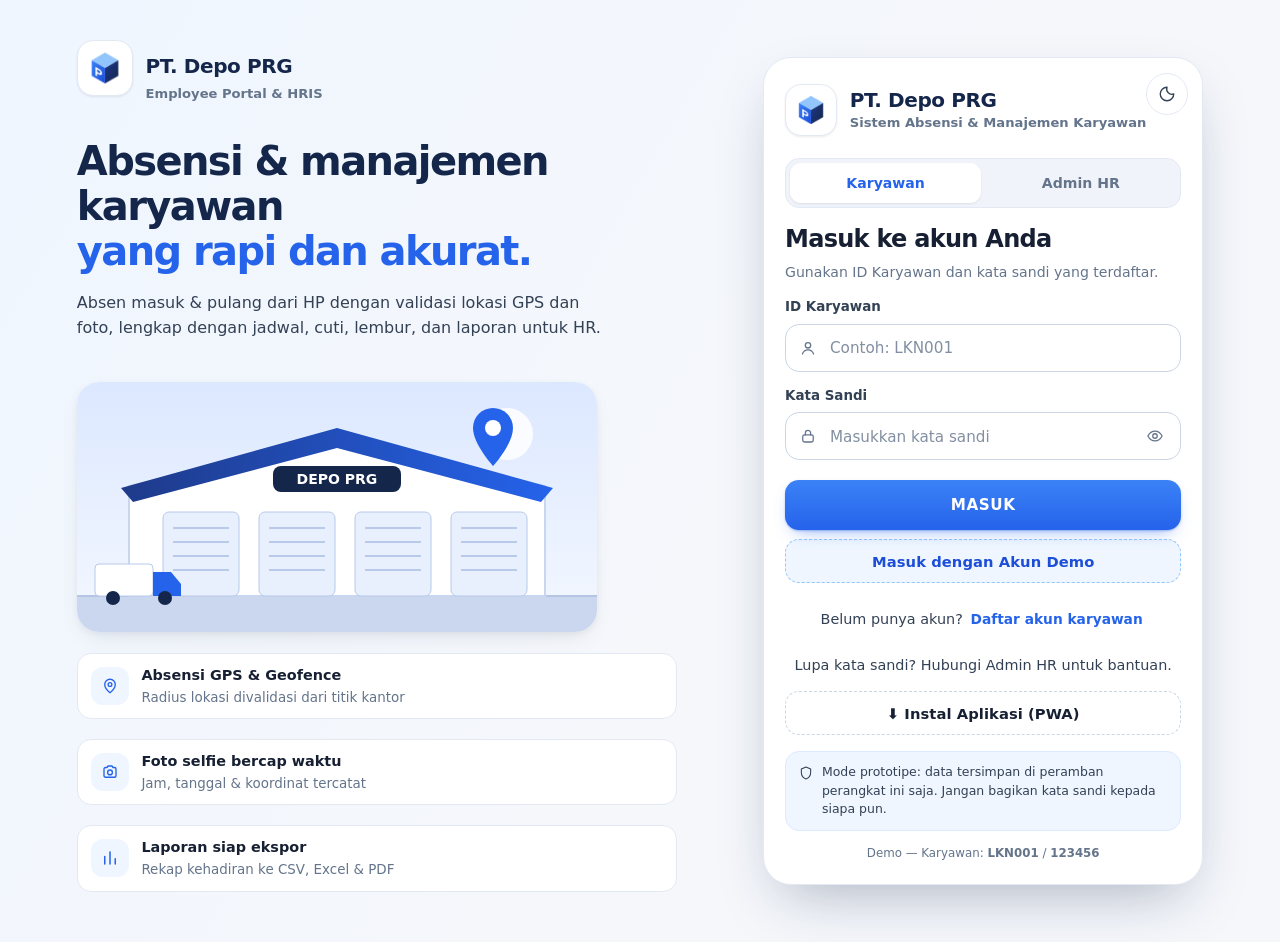
==== commit 74fd7de2: "Add files via upload" ====
--- a/admin.html
+++ b/admin.html
@@ -50,13 +50,13 @@
 <link rel="icon" type="image/png" sizes="32x32" href="logo-32.png" />
 <link rel="apple-touch-icon" href="logo-192.png" />
 <link rel="manifest" href="manifest.webmanifest" />
-<meta name="theme-color" content="#13235A" />
+<meta name="theme-color" content="#14264A" />
 <meta name="apple-mobile-web-app-capable" content="yes" />
 <meta name="apple-mobile-web-app-status-bar-style" content="black-translucent" />
 <meta name="apple-mobile-web-app-title" content="PT. Depo PRG" />
 <meta name="mobile-web-app-capable" content="yes" />
 <script>(function(){try{var t=JSON.parse(localStorage.getItem("rakabu_theme"));if(t!=="light"&&t!=="dark"){t=window.matchMedia&&matchMedia("(prefers-color-scheme: dark)").matches?"dark":"light"}document.documentElement.setAttribute("data-theme",t)}catch(e){}})();</script>
-<link rel="stylesheet" href="style.css?v=38" />
+<link rel="stylesheet" href="style.css?v=40" />
 </head>
 <body>
 <div id="app-loading-screen" class="loading-screen" role="status" aria-live="polite" aria-label="Memuat halaman">
@@ -87,10 +87,13 @@
       </span>
       <div class="brand-text">
         <h1>PT. Depo PRG</h1>
-        <p>Panel Admin</p>
-        <p class="brand-credit">website developer <a href="https://benyoriki.com/" target="_blank" rel="noopener">benyoriki.com</a></p>
+        <p>Dashboard Admin HR</p>
       </div>
     </div>
+    <form class="header-search" id="admin-global-search-form" role="search" autocomplete="off">
+      <span class="inline-icon" data-icon="users" data-icon-size="16"></span>
+      <input id="admin-global-search" type="search" placeholder="Cari karyawan (nama, ID, departemen)…" aria-label="Cari karyawan" />
+    </form>
     <div class="app-header__meta">
       <div class="clock-block">
         <span id="clock-time" class="clock-time">--:--:--</span>
@@ -104,7 +107,7 @@
         <svg width="18" height="18" viewBox="0 0 24 24" fill="none" aria-hidden="true"><path d="M6 9a6 6 0 1 1 12 0c0 4 1.5 5.5 1.5 5.5H4.5S6 13 6 9Z" stroke="currentColor" stroke-width="1.7" stroke-linejoin="round"/><path d="M9.5 17a2.5 2.5 0 0 0 5 0" stroke="currentColor" stroke-width="1.7"/></svg>
         <span id="notif-dot" class="notif-dot" hidden>0</span>
       </button>
-      <button class="avatar-btn" id="avatar-btn" type="button" aria-label="Profil admin">A</button>
+      <button class="avatar-btn" id="avatar-btn" type="button" aria-label="Profil admin">HR</button>
     </div>
   </header>
 
@@ -136,27 +139,74 @@
 
       <!-- ===================== DASHBOARD ===================== -->
       <section data-page="dashboard">
-        <div class="page-title"><h2>Dashboard Admin</h2><p>Ringkasan kehadiran & aktivitas hari ini.</p></div>
+        <div class="page-title flex-between">
+          <div><h2>Dashboard Admin HR</h2><p>Monitoring kehadiran &amp; aktivitas karyawan. Semua angka dihitung dari data Store.</p></div>
+          <span class="date-chip" id="dash-date">-</span>
+        </div>
 
         <div class="grid-stats" id="stat-cards"></div>
 
-        <div class="grid-two mt-1">
+        <div class="dash-split mt-1">
           <section class="card">
-            <div class="card__head"><h3>Grafik Kehadiran Hari Ini</h3></div>
+            <div class="card__head">
+              <h3>Tren Kehadiran</h3>
+              <div class="chip-group chip-group--tight" role="group" aria-label="Rentang tren">
+                <button type="button" class="chip is-active" data-trend="7">7 hari</button>
+                <button type="button" class="chip" data-trend="30">30 hari</button>
+              </div>
+            </div>
+            <div class="trend-chart" id="weekly-bar-chart" aria-label="Grafik tren kehadiran"></div>
+          </section>
+          <section class="card">
+            <div class="card__head"><h3>Distribusi Hari Ini</h3></div>
             <div class="donut-wrap">
-              <svg class="donut" id="attendance-donut" width="140" height="140" viewBox="0 0 140 140"></svg>
+              <svg class="donut" id="attendance-donut" width="140" height="140" viewBox="0 0 140 140" role="img" aria-label="Distribusi kehadiran hari ini"></svg>
               <div class="legend" id="attendance-legend"></div>
             </div>
           </section>
+        </div>
+
+        <div class="grid-two mt-1">
           <section class="card">
-            <div class="card__head"><h3>Absensi Mingguan</h3></div>
-            <div class="bar-chart" id="weekly-bar-chart"></div>
+            <div class="card__head"><h3>Statistik per Departemen</h3><span class="text-sm text-muted">hari ini</span></div>
+            <div id="dept-stats" class="dept-stats"></div>
           </section>
+          <section class="card">
+            <div class="card__head"><h3>Aktivitas Terbaru</h3></div>
+            <ul id="recent-activity-list" class="history-list activity-list"></ul>
+          </section>
         </div>
 
         <section class="card mt-1">
-          <div class="card__head"><h3>Aktivitas Terbaru</h3></div>
-          <ul id="recent-activity-list" class="history-list"></ul>
+          <div class="card__head"><h3>Daftar Kehadiran</h3></div>
+          <div class="toolbar">
+            <div class="toolbar__search"><input id="da-search" type="search" placeholder="Cari nama / ID…" aria-label="Cari kehadiran" /></div>
+            <input id="da-date" type="date" aria-label="Tanggal" />
+            <select id="da-dept" aria-label="Filter departemen"><option value="">Semua departemen</option></select>
+            <select id="da-status" aria-label="Filter status">
+              <option value="">Semua status</option>
+              <option value="hadir">Hadir</option>
+              <option value="terlambat">Terlambat</option>
+              <option value="cuti">Cuti / Izin</option>
+              <option value="tidak-hadir">Tidak hadir</option>
+              <option value="libur">Libur</option>
+            </select>
+          </div>
+          <div class="table-wrap">
+            <table class="data-table data-table--sortable" id="da-table" data-no-enhance>
+              <thead><tr>
+                <th><button type="button" class="th-sort" data-sort="name">Nama</button></th>
+                <th><button type="button" class="th-sort" data-sort="id">ID</button></th>
+                <th><button type="button" class="th-sort" data-sort="dept">Departemen</button></th>
+                <th><button type="button" class="th-sort" data-sort="in">Masuk</button></th>
+                <th><button type="button" class="th-sort" data-sort="out">Pulang</button></th>
+                <th><button type="button" class="th-sort" data-sort="status">Status</button></th>
+                <th>Lokasi</th><th>Aksi</th>
+              </tr></thead>
+              <tbody id="da-tbody"></tbody>
+            </table>
+          </div>
+          <div class="pager" id="da-pager"></div>
         </section>
       </section>
 
@@ -371,6 +421,11 @@
             </span>
             <span class="inline-icon" data-icon="arrowRight" data-icon-size="16"></span>
           </a>
+        </section>
+        <section class="card mt-1">
+          <div class="card__head"><h3>Cadangan Data</h3></div>
+          <p class="fine-print">Unduh salinan seluruh data aplikasi (akun, absensi, cuti, lembur, shift, pengaturan, chat) sebagai berkas JSON. Foto absensi tersimpan terpisah di perangkat dan tidak ikut tercadangkan. <span id="backup-schema-note"></span></p>
+          <button id="backup-export-btn" type="button" class="btn btn--ghost mt-1"><span class="inline-icon" data-icon="fileText" data-icon-size="16"></span> Unduh Cadangan (JSON)</button>
         </section>
         <section class="card mt-1">
           <div class="card__head"><h3>Keterbatasan LocalStorage</h3></div>
@@ -456,6 +511,14 @@
   </div>
 </div>
 
+<!-- ============ DETAIL KEHADIRAN ============ -->
+<div id="att-detail-modal" class="modal-overlay" hidden role="dialog" aria-modal="true" aria-labelledby="att-detail-title">
+  <div class="modal">
+    <div class="modal__head"><h2 id="att-detail-title">Detail Kehadiran</h2><button class="icon-btn" id="att-detail-close" aria-label="Tutup">✕</button></div>
+    <div id="att-detail-body"></div>
+  </div>
+</div>
+
 <!-- ============ EMPLOYEE DETAIL MODAL ============ -->
 <div id="employee-modal" class="modal-overlay" hidden role="dialog" aria-modal="true">
   <div class="modal modal--wide" id="employee-modal-content"></div>
@@ -584,14 +647,15 @@
 
 <div id="toast-region" class="toast-region" aria-live="polite"></div>
 
-<script src="config.js?v=38"></script>
-<script src="store.js?v=38"></script>
-<script src="ui-common.js?v=38"></script>
-<script src="modal.js?v=38"></script>
-<script src="geo.js?v=38"></script>
-<script src="chat.js?v=38"></script>
-<script src="photo.js?v=38"></script>
-<script src="report-export.js?v=38"></script>
-<script src="admin.js?v=38"></script>
+<script src="config.js?v=40"></script>
+<script src="store.js?v=40"></script>
+<script src="ui-common.js?v=40"></script>
+<script src="modal.js?v=40"></script>
+<script src="geo.js?v=40"></script>
+<script src="chat.js?v=40"></script>
+<script src="photo.js?v=40"></script>
+<script src="report-export.js?v=40"></script>
+<script src="ui-enhance.js?v=40"></script>
+<script src="admin.js?v=40"></script>
 </body>
 </html>
--- a/style.css
+++ b/style.css
@@ -1,111 +1,12 @@
+/* PT. Depo PRG — Attendance & HRIS | style.css build v40
+   Urutan: 1 dasar/komponen → 2 redesign v3–v7 (terkonsolidasi) → 3 FINAL POLISH v8.
+   Aturan v8 sengaja di akhir & memakai prefiks "html:root:not(.z) body" agar menang atas lapisan lama tanpa !important. */
 /* ==========================================================================
    DEPO PRG ATTENDANCE — Design System
    PT. Depo PRG
    ========================================================================== */
-
-:root{
-  color-scheme: light;
-  /* --- Brand: oxblood/maroon lifted directly from the brand mark
-     (#13235A), paired with a brass/instrument-gold accent — a livestock
-     ranch's palette (hide, leather, brass fittings on working equipment)
-     rather than a generic teal or indigo SaaS default. The gold accent
-     carries the GPS/radar "instrument" motif that the teal used to. --- */
-  --ink-950:#1B0906;
-  --ink-900:#2A130E;
-  --brand-900:#0B1430;
-  --brand-700:#13235A;
-  --brand-600:#1D3FA8;
-  --brand-500:#A83828;
-  --brand-100:#F5E1DB;
-  --brand-ink:var(--brand-700);
-  --gold-600:#8F5E12;
-  --gold-500:#B7791E;
-  --gold-400:#F5A623;
-  --gold-100:#FBF0DA;
-  /* legacy aliases kept so existing markup/JS referencing the old
-     cyan/amber token names keep resolving to the new brass accent */
-  --cyan-500:var(--gold-500);
-  --cyan-100:var(--gold-100);
-  --amber-500:var(--gold-500);
-  --amber-100:var(--gold-100);
-
-  /* --- Status --- */
-  --success-600:#157F49;
-  --success-100:#E1F5E8;
-  --warning-600:#8F5E12;
-  --warning-solid:#F5A623;
-  --warning-100:#FBF0DA;
-  --danger-600:#C4341F;
-  --danger-100:#FBE7E5;
-  --info-600:#2563EB;
-  --info-100:#E9EFFE;
-
-  /* --- Surfaces (light) --- */
-  --bg:#F5F4F2;
-  --surface:#FFFFFF;
-  --surface-raised:#FFFFFF;
-  --surface-sunken:#EDEBE7;
-  --border:#E4E0DA;
-  --border-strong:#CFC7BE;
-  --text-900:#1D1512;
-  --text-700:#4A3B34;
-  --text-500:#786A61;
-  --text-400:#7C6E63;
-  --overlay: rgba(20,9,7,0.55);
-
-  --shadow-sm: 0 1px 2px rgba(27,9,6,.07);
-  --shadow-md: 0 10px 26px rgba(27,9,6,.10);
-  --shadow-lg: 0 26px 58px rgba(27,9,6,.20);
-  --glow-brand: 0 0 0 1px rgba(29,63,168,.16), 0 10px 30px rgba(29,63,168,.22);
-  --link-color: var(--brand-600);
-
-  --radius-sm:10px;
-  --radius-md:16px;
-  --radius-lg:22px;
-  --radius-pill:999px;
-
-  --font-display:'Segoe UI', system-ui, -apple-system, Roboto, 'Helvetica Neue', Arial, sans-serif;
-  --font-body:'Segoe UI', system-ui, -apple-system, Roboto, 'Helvetica Neue', Arial, sans-serif;
-  --font-mono:ui-monospace, Consolas, 'Roboto Mono', 'SF Mono', Menlo, monospace;
-
-  --header-h:76px;
-  --sidebar-w:248px;
-  --bottomnav-h:64px;
-}
-
-[data-theme="dark"]{
-  color-scheme: dark;
-  --bg:#140907;
-  --surface:#1F110D;
-  --surface-raised:#2A1712;
-  --surface-sunken:#180B08;
-  --border:#3A211A;
-  --border-strong:#4D2B21;
-  --text-900:#F5EDE9;
-  --text-700:#CDB9B0;
-  --text-500:#9C837A;
-  --text-400:#B09A8F;
-  --overlay: rgba(6,2,1,0.72);
-  --brand-100:#341410;
-  --brand-ink:var(--gold-400);
-  --gold-600:#E3A83F;
-  --gold-500:#F5A623;
-  --gold-100:#2E2107;
-  --success-100:#0E2B1B;
-  --warning-600:#E3A83F;
-  --warning-solid:#E3A83F;
-  --warning-100:#2E2107;
-  --danger-600:#F16A55;
-  --danger-100:#301212;
-  --info-600:#6E9EFF;
-  --info-100:#122341;
-  --shadow-sm: 0 1px 2px rgba(0,0,0,.45);
-  --shadow-md: 0 10px 28px rgba(0,0,0,.5);
-  --shadow-lg: 0 28px 64px rgba(0,0,0,.65);
-  --glow-brand: 0 0 0 1px rgba(242,140,15,.2), 0 0 32px rgba(242,140,15,.18);
-  --link-color: var(--gold-400);
-}
-
+:root{--ink-900:#2A130E;--cyan-500:var(--gold-500);--cyan-100:var(--gold-100);--amber-500:var(--gold-500);--amber-100:var(--gold-100);--radius-pill:999px;--font-mono:ui-monospace, Consolas, 'Roboto Mono', 'SF Mono', Menlo, monospace}
+[data-theme="dark"]{--gold-500:#F5A623;--warning-solid:#E3A83F;--glow-brand:0 0 0 1px rgba(242,140,15,.2), 0 0 32px rgba(242,140,15,.18)}
 /* ==========================================================================
    BUG FIX (PENTING): elemen dengan atribut HTML `hidden` HARUS selalu
    benar-benar tersembunyi.
@@ -139,656 +40,312 @@
    `display` apa pun yang ditentukan class lain, untuk SEMUA elemen di
    seluruh halaman (modal, badge notifikasi, section navigasi, dst.),
    bukan cuma menambal satu-dua class yang kebetulan ditemukan sekarang. */
-[hidden]{ display:none !important; }
-
-*,*::before,*::after{ box-sizing:border-box; }
-html,body{ height:100%; }
-body{
-  margin:0;
-  font-family:var(--font-body);
-  background:var(--bg);
-  color:var(--text-900);
-  -webkit-font-smoothing:antialiased;
-  transition:background .2s ease, color .2s ease;
-  font-size:15.5px;
-  line-height:1.5;
-}
-h1,h2,h3,h4{ font-family:var(--font-display); margin:0; letter-spacing:-0.015em; line-height:1.25; }
-h2{ font-size:1.3rem; font-weight:800; }
-h3{ font-size:1.02rem; font-weight:700; }
-p{ margin:0; }
-a{ color:inherit; }
-button{ font-family:inherit; }
-ul{ list-style:none; margin:0; padding:0; }
-.mono{ font-family:var(--font-mono); font-variant-numeric:tabular-nums; }
-
-.skip-link{
-  position:absolute; left:-9999px; top:0; background:var(--brand-600); color:#fff;
-  padding:.6em 1em; border-radius:0 0 8px 0; z-index:200;
-}
-.skip-link:focus{ left:0; }
-
-:focus-visible{ outline:2px solid var(--cyan-500); outline-offset:2px; border-radius:6px; }
-.visually-hidden{
-  position:absolute!important; width:1px;height:1px; overflow:hidden;
-  clip:rect(0 0 0 0); white-space:nowrap; border:0; padding:0; margin:-1px;
-}
-
+[hidden]{display:none !important}
+*,*::before,*::after{box-sizing:border-box}
+html,body{height:100%}
+body{margin:0;transition:background .2s ease, color .2s ease}
+h1,h2,h3,h4{font-family:var(--font-display);margin:0;letter-spacing:-0.015em;line-height:1.25}
+h2{font-size:1.3rem;font-weight:800}
+h3{font-size:1.02rem;font-weight:700}
+p{margin:0}
+a{color:inherit}
+button{font-family:inherit}
+ul{list-style:none;margin:0;padding:0}
+.mono{font-family:var(--font-mono)}
+.skip-link{position:absolute;padding:.6em 1em;z-index:200}
+.visually-hidden{position:absolute!important;width:1px;height:1px;overflow:hidden;clip:rect(0 0 0 0);white-space:nowrap;border:0;padding:0;margin:-1px}
 /* ---------------- Scrollbar (kosmetik, ringan — cuma warna) ---------------- */
-*{ scrollbar-width:thin; scrollbar-color:var(--border-strong) transparent; }
-::-webkit-scrollbar{ width:9px; height:9px; }
-::-webkit-scrollbar-track{ background:transparent; }
-::-webkit-scrollbar-thumb{ background:var(--border-strong); border-radius:var(--radius-pill); border:2px solid transparent; background-clip:padding-box; }
-::-webkit-scrollbar-thumb:hover{ background:var(--gold-500); background-clip:padding-box; }
-
+*{scrollbar-width:thin;scrollbar-color:var(--border-strong) transparent}
+::-webkit-scrollbar-thumb{border:2px solid transparent;background-clip:padding-box}
+::-webkit-scrollbar-thumb:hover{background:var(--gold-500);background-clip:padding-box}
 /* ---------------- Buttons ---------------- */
-.btn{
-  display:inline-flex; align-items:center; justify-content:center; gap:.5em;
-  border:1px solid transparent; border-radius:var(--radius-sm);
-  padding:.72em 1.2em; font-weight:600; font-size:.92rem; cursor:pointer;
-  transition:transform .12s ease, box-shadow .12s ease, background .15s ease, border-color .15s ease;
-  -webkit-tap-highlight-color:transparent;
-}
-.btn:active{ transform:scale(.98); }
-.btn--block{ width:100%; }
-.btn--primary{
-  background:linear-gradient(155deg, var(--brand-600), var(--brand-700));
-  color:#fff; box-shadow:0 1px 0 rgba(255,255,255,.16) inset, var(--shadow-sm);
-  position:relative; overflow:hidden;
-}
-.btn--primary::before{
-  content:""; position:absolute; inset:0; pointer-events:none;
-  background:linear-gradient(115deg, transparent 30%, rgba(255,255,255,.16) 45%, transparent 60%);
-  transform:translateX(-120%); transition:transform .5s ease;
-}
-.btn--primary:hover::before{ transform:translateX(120%); }
-.btn--primary:hover{ box-shadow:0 1px 0 rgba(255,255,255,.2) inset, var(--glow-brand); }
-.btn--ghost{ background:transparent; border-color:var(--border-strong); color:var(--text-700); }
-.btn--ghost:hover{ background:var(--surface-sunken); }
-.btn--danger{ background:var(--danger-600); color:#fff; }
-.btn--danger-ghost{ background:transparent; border-color:var(--danger-600); color:var(--danger-600); }
-.btn--sm{ padding:.44em .85em; font-size:.8rem; border-radius:8px; }
-.btn:disabled{ opacity:.5; cursor:not-allowed; }
-.link-btn{
-  background:none; border:none; color:var(--link-color); font-weight:600; font-size:.86rem;
-  cursor:pointer; padding:0;
-}
-.link-btn:hover{ text-decoration:underline; }
-.icon-btn{
-  display:inline-flex; align-items:center; justify-content:center;
-  width:38px; height:38px; border-radius:var(--radius-pill); border:1px solid var(--border);
-  background:var(--surface); color:var(--text-700); cursor:pointer;
-  transition:border-color .15s ease, color .15s ease;
-}
-.icon-btn:hover{ background:var(--surface-sunken); border-color:var(--border-strong); }
-
+.btn{display:inline-flex;align-items:center;justify-content:center;gap:.5em;border:1px solid transparent;cursor:pointer;-webkit-tap-highlight-color:transparent}
+.btn:active{transform:scale(.98)}
+.btn--block{width:100%}
+.btn--primary{position:relative;overflow:hidden}
+.btn--primary::before{content:"";position:absolute;inset:0;pointer-events:none;background:linear-gradient(115deg, transparent 30%, rgba(255,255,255,.16) 45%, transparent 60%);transform:translateX(-120%);transition:transform .5s ease}
+.btn--primary:hover::before{transform:translateX(120%)}
+.btn--ghost{border-color:var(--border-strong)}
+.btn--danger{color:#fff}
+.btn--danger-ghost{border-color:var(--danger-600)}
+.btn:disabled{opacity:.5;cursor:not-allowed}
+.link-btn{background:none;border:none;color:var(--link-color);font-size:.86rem;cursor:pointer;padding:0}
+.link-btn:hover{text-decoration:underline}
+.icon-btn{display:inline-flex;align-items:center;justify-content:center;cursor:pointer}
 /* ---------------- Forms ---------------- */
-label{ display:block; font-size:.82rem; font-weight:600; color:var(--text-700); margin:1em 0 .4em; }
-label:first-of-type{ margin-top:0; }
-input,select,textarea{
-  width:100%; font-family:inherit; font-size:.94rem; padding:.75em .9em;
-  border:1px solid var(--border-strong); border-radius:var(--radius-sm);
-  background:var(--surface); color:var(--text-900);
-  transition:border-color .15s ease, box-shadow .15s ease;
-}
-input:focus,select:focus,textarea:focus{
-  border-color:var(--brand-600); outline:none;
-  box-shadow:0 0 0 3px rgba(var(--brand-600-rgb), 0.2);
-}
-textarea{ resize:vertical; min-height:80px; }
-::placeholder{ color:var(--text-400); opacity:1; }
-.field-error{ display:block; color:var(--danger-600); font-size:.78rem; min-height:1.1em; margin-top:.3em; }
-.field-hint{ font-size:.78rem; color:var(--text-500); margin-top:.3em; }
-.field-row{ display:flex; gap:.8em; }
-.field-row > *{ flex:1; }
-
+label{display:block}
+label:first-of-type{margin-top:0}
+input,select,textarea{width:100%;font-family:inherit}
+textarea{resize:vertical}
+::placeholder{color:var(--text-400);opacity:1}
+.field-error{display:block;color:var(--danger-600)}
+.field-hint{font-size:.78rem;color:var(--text-500);margin-top:.3em}
+.field-row{display:flex;gap:.8em}
 /* ---------------- Cards ---------------- */
-.card{
-  background:var(--surface); border:1px solid var(--border);
-  border-radius:var(--radius-md); padding:1.3em; box-shadow:var(--shadow-sm);
-  transition:box-shadow .2s ease, transform .2s ease;
-}
 @media (hover:hover){
-  .card:hover{ box-shadow:var(--shadow-md); transform:translateY(-1px); }
-  .stat-card:hover{ transform:translateY(-2px); box-shadow:var(--shadow-md); }
-}
-.card__head{ display:flex; align-items:center; justify-content:space-between; gap:1em; margin-bottom:1em; }
-.card__head h3{ display:flex; align-items:center; gap:.5em; font-size:1rem; }
-
-.badge{
-  display:inline-flex; align-items:center; gap:.45em; padding:.32em .8em;
-  border-radius:var(--radius-pill); font-size:.78rem; font-weight:700;
-}
-.badge::before{
-  content:""; width:6px; height:6px; border-radius:50%; background:currentColor; flex-shrink:0; opacity:.85;
-}
-.badge--neutral{ background:var(--surface-sunken); color:var(--text-500); }
-.badge--success{ background:var(--success-100); color:var(--success-600); }
-.badge--warning{ background:var(--warning-100); color:var(--warning-600); }
-.badge--danger{ background:var(--danger-100); color:var(--danger-600); }
-.badge--info{ background:var(--info-100); color:var(--info-600); }
-
-.pill{
-  display:inline-flex; align-items:center; gap:.4em;
-  padding:.28em .75em; border-radius:var(--radius-pill); font-size:.76rem; font-weight:600;
-}
-.pill::before{ content:""; width:6px; height:6px; border-radius:50%; background:currentColor; flex-shrink:0; opacity:.85; }
-.pill--neutral::before{ animation:pill-blink 1.4s ease-in-out infinite; }
+  .card:hover{transform:translateY(-1px)}
+}
+.card__head{display:flex;align-items:center;justify-content:space-between;gap:1em}
+.badge{display:inline-flex;align-items:center;gap:.45em;border-radius:var(--radius-pill);font-weight:700}
+.badge::before{content:"";width:6px;height:6px;border-radius:50%;background:currentColor;flex-shrink:0;opacity:.85}
+.badge--neutral{background:var(--surface-sunken);color:var(--text-500)}
+.badge--success{background:var(--success-100);color:var(--success-600)}
+.badge--warning{background:var(--warning-100);color:var(--warning-600)}
+.badge--danger{background:var(--danger-100);color:var(--danger-600)}
+.badge--info{background:var(--info-100);color:var(--info-600)}
+.pill{display:inline-flex;align-items:center;gap:.4em}
+.pill::before{content:"";width:6px;height:6px;border-radius:50%;background:currentColor;flex-shrink:0;opacity:.85}
+.pill--neutral::before{animation:pill-blink 1.4s ease-in-out infinite}
 @keyframes pill-blink{ 0%,100%{ opacity:.3; } 50%{ opacity:1; } }
-@media (prefers-reduced-motion:reduce){ .pill--neutral::before{ animation:none; } }
-.pill--neutral{ background:var(--surface-sunken); color:var(--text-500); }
-.pill--success{ background:var(--success-100); color:var(--success-600); }
-.pill--warning{ background:var(--warning-100); color:var(--warning-600); }
-.pill--danger{ background:var(--danger-100); color:var(--danger-600); }
-
+@media (prefers-reduced-motion:reduce){
+  .pill--neutral::before{animation:none}
+}
+.pill--neutral{color:var(--text-500)}
+.pill--success{background:var(--success-100);color:var(--success-600)}
+.pill--warning{background:var(--warning-100);color:var(--warning-600)}
+.pill--danger{background:var(--danger-100);color:var(--danger-600)}
 /* ---------------- Toasts ---------------- */
-.toast-region{
-  position:fixed; top:1em; left:50%; transform:translateX(-50%);
-  z-index:500; display:flex; flex-direction:column; gap:.5em; width:min(92vw,380px);
-}
-.toast{
-  background:var(--ink-950); color:#fff; padding:.85em 1.1em; border-radius:12px;
-  font-size:.86rem; box-shadow:var(--shadow-lg); animation:toast-in .18s ease;
-}
-.toast--success{ background:var(--success-600); }
-.toast--error{ background:var(--danger-600); }
-.toast--warning{ background:var(--warning-solid); color:#241a00; }
-.toast--info{ background:var(--info-600); }
+.toast-region{position:fixed;top:1em;left:50%;transform:translateX(-50%);z-index:500;display:flex;flex-direction:column;gap:.5em;width:min(92vw,380px)}
+.toast{background:var(--ink-950);color:#fff;font-size:.86rem}
+.toast--success{background:var(--success-600)}
+.toast--error{background:var(--danger-600)}
+.toast--warning{background:var(--warning-solid);color:#241a00}
+.toast--info{background:var(--info-600)}
 @keyframes toast-in{ from{ opacity:0; transform:translateY(-8px);} to{opacity:1; transform:translateY(0);} }
-
 /* ---------------- Modals ---------------- */
-.modal-overlay{
-  position:fixed; inset:0; background:var(--overlay); z-index:400;
-  display:flex; align-items:center; justify-content:center; padding:1.2em; animation:overlay-in .18s ease;
-}
+.modal-overlay{position:fixed;inset:0;background:var(--overlay);z-index:400;display:flex;align-items:center;justify-content:center}
 @keyframes overlay-in{ from{ opacity:0; } to{ opacity:1; } }
-.modal{
-  background:var(--surface); border-radius:var(--radius-lg); padding:1.6em;
-  width:100%; max-width:420px; box-shadow:var(--shadow-lg);
-  max-height:90vh; overflow-y:auto; animation:modal-in .18s ease;
-}
+.modal{background:var(--surface);width:100%;max-height:90vh;overflow-y:auto}
 @keyframes modal-in{ from{ opacity:0; transform:translateY(10px) scale(.98);} to{opacity:1; transform:none;} }
-.modal__head{ display:flex; align-items:center; justify-content:space-between; margin-bottom:1em; }
-.modal--wide{ max-width:640px; }
-
+.modal__head{display:flex;align-items:center;justify-content:space-between;margin-bottom:1em}
 /* ---------------- Scrollable table -> card list on mobile ---------------- */
-.data-table{ width:100%; border-collapse:collapse; font-size:.88rem; }
-.data-table th{
-  text-align:left; padding:.7em .8em; color:var(--text-500); font-weight:700;
-  font-size:.72rem; text-transform:uppercase; letter-spacing:.04em;
-  border-bottom:1px solid var(--border); background:var(--surface-sunken);
-}
-.data-table td{ padding:.75em .8em; border-bottom:1px solid var(--border); vertical-align:middle; }
-.data-table tr:last-child td{ border-bottom:none; }
-.data-table tbody tr{ transition:background .12s ease; }
+.data-table{width:100%;border-collapse:collapse}
+.data-table th{text-align:left;text-transform:uppercase;border-bottom:1px solid var(--border)}
+.data-table td{vertical-align:middle}
+.data-table tr:last-child td{border-bottom:none}
+.data-table tbody tr{transition:background .12s ease}
 @media (hover:hover){
-  .data-table tbody tr:hover{ background:var(--surface-sunken); }
-}
-.table-wrap{ overflow-x:auto; overflow-y:hidden; border-radius:var(--radius-sm); border:1px solid var(--border); }
-.table-wrap .data-table{ border:none; }
-.table-wrap .data-table th:first-child, .table-wrap .data-table td:first-child{ padding-left:1em; }
-
+  .data-table tbody tr:hover{background:var(--surface-sunken)}
+}
+.table-wrap{overflow-x:auto;overflow-y:hidden}
+.table-wrap .data-table{border:none}
+.table-wrap .data-table th:first-child, .table-wrap .data-table td:first-child{padding-left:1em}
 /* ==========================================================================
    AUTH PAGES (login / register)
    ========================================================================== */
-.auth-shell{
-  min-height:100vh; display:flex; align-items:center; justify-content:center;
-  padding:2em 1.2em; position:relative; overflow:hidden; background:var(--bg);
-}
-.auth-shell::before{
-  content:""; position:absolute; inset:-30% -20% auto -20%; height:85%;
-  background:radial-gradient(42% 55% at 18% 12%, var(--brand-600) 0%, transparent 72%),
+.auth-shell{min-height:100vh;position:relative;overflow:hidden}
+.auth-shell::before{content:"";position:absolute;background:radial-gradient(42% 55% at 18% 12%, var(--brand-600) 0%, transparent 72%),
              radial-gradient(38% 45% at 88% 0%, var(--gold-500) 0%, transparent 70%),
-             radial-gradient(50% 60% at 55% 55%, var(--brand-900) 0%, transparent 75%);
-  opacity:.16;  pointer-events:none;
-  animation:auth-drift 22s ease-in-out infinite alternate;
-}
-.auth-shell::after{
-  content:""; position:absolute; inset:0; pointer-events:none; opacity:.5;
-  background-image:radial-gradient(circle at 1px 1px, rgba(var(--text-900-rgb), 0.06) 1px, transparent 0);
-  background-size:26px 26px;
-  -webkit-mask-image:radial-gradient(80% 70% at 50% 20%, #000 0%, transparent 75%);
-  mask-image:radial-gradient(80% 70% at 50% 20%, #000 0%, transparent 75%);
-}
+             radial-gradient(50% 60% at 55% 55%, var(--brand-900) 0%, transparent 75%);pointer-events:none}
+.auth-shell::after{content:"";position:absolute;inset:0;pointer-events:none;opacity:.5;background-image:radial-gradient(circle at 1px 1px, rgba(var(--text-900-rgb), 0.06) 1px, transparent 0);background-size:26px 26px;-webkit-mask-image:radial-gradient(80% 70% at 50% 20%, #000 0%, transparent 75%);mask-image:radial-gradient(80% 70% at 50% 20%, #000 0%, transparent 75%)}
 @keyframes auth-drift{ from{ transform:translate3d(0,0,0) scale(1); } to{ transform:translate3d(1.5%,2.5%,0) scale(1.05); } }
-@media (prefers-reduced-motion:reduce){ .auth-shell::before{ animation:none; } }
-.auth-card{
-  position:relative; width:100%; max-width:400px;
-  background:linear-gradient(180deg, rgba(var(--surface-rgb), 1) 0%, var(--surface) 22%);
-  border:1px solid var(--border); border-radius:var(--radius-lg);
-  padding:2.2em 1.9em; box-shadow:var(--shadow-lg), 0 0 0 1px rgba(var(--brand-600-rgb), 0.06); overflow:hidden;
-  animation:auth-card-in .5s cubic-bezier(.2,.8,.2,1);
-}
+@media (prefers-reduced-motion:reduce){
+  .auth-shell::before{animation:none}
+}
+.auth-card{position:relative;width:100%;overflow:hidden}
 @keyframes auth-card-in{ from{ opacity:0; transform:translateY(10px) scale(.98); } to{ opacity:1; transform:translateY(0) scale(1); } }
-.auth-card::before{
-  content:""; position:absolute; top:0; left:0; right:0; height:3px;
-  background:linear-gradient(90deg, var(--brand-700), var(--gold-500), var(--brand-700));
-  background-size:200% 100%; animation:auth-sheen 6s linear infinite;
-}
+.auth-card::before{content:"";position:absolute;top:0;left:0;right:0;background-size:200% 100%}
 @keyframes auth-sheen{ to{ background-position:200% 0; } }
-@media (prefers-reduced-motion:reduce){ .auth-card::before{ animation:none; } .auth-card{ animation:none; } }
-.auth-card--wide{ max-width:560px; }
-.auth-brand{ display:flex; align-items:center; gap:.7em; margin-bottom:1.6em; cursor:pointer; user-select:none; }
-.auth-brand__mark{
-  width:46px; height:46px; border-radius:13px; padding:3px;
-  background:var(--surface); border:1px solid var(--border); box-shadow:var(--shadow-sm), 0 0 0 4px rgba(var(--brand-600-rgb), 0.08);
-  display:flex; align-items:center; justify-content:center; flex-shrink:0;
-}
-.auth-brand__mark-img{ width:100%; height:100%; border-radius:50%; object-fit:contain; display:block; }
-.auth-brand__text h1{ font-size:1.15rem; }
-.auth-brand__text p{ font-size:.78rem; color:var(--text-500); font-weight:600; }
-.auth-card h2{ font-size:1.3rem; margin-bottom:.3em; }
-.auth-card__hint{ color:var(--text-500); font-size:.86rem; margin-bottom:1.4em; }
-.auth-foot{ margin-top:1.4em; text-align:center; font-size:.86rem; color:var(--text-500); }
-.auth-security{
-  display:flex; gap:.6em; align-items:flex-start; margin-top:1.4em; padding:.85em 1em;
-  background:var(--surface-sunken); border-radius:var(--radius-sm); font-size:.78rem; color:var(--text-500);
-}
-.theme-toggle-float{ position:absolute; top:.9em; right:.9em; z-index:2; }
-.pw-field{ position:relative; }
-.pw-field .pw-toggle{
-  position:absolute; right:.6em; top:50%; transform:translateY(0); background:none; border:none;
-  color:var(--text-500); cursor:pointer; padding:.4em;
-}
-.pw-field input{ padding-right:2.6em; }
-.status-panel{ text-align:center; padding:1em 0; }
-.status-panel__icon{
-  width:64px; height:64px; border-radius:50%; margin:0 auto 1em; display:flex; align-items:center;
-  justify-content:center;
-}
-.spinner{
-  width:18px; height:18px; border-radius:50%; border:2.5px solid rgba(255,255,255,.4);
-  border-top-color:#fff; animation:spin .7s linear infinite;
-}
+@media (prefers-reduced-motion:reduce){
+  .auth-card::before{animation:none}
+  .auth-card{animation:none}
+}
+.auth-brand{display:flex;align-items:center;cursor:pointer;user-select:none}
+.auth-brand__mark{padding:3px;background:var(--surface);border:1px solid var(--border);display:flex;align-items:center;justify-content:center;flex-shrink:0}
+.auth-brand__mark-img{width:100%;height:100%;object-fit:contain;display:block}
+.auth-brand__text p{font-size:.78rem;color:var(--text-500);font-weight:600}
+.auth-card h2{margin-bottom:.3em}
+.auth-card__hint{color:var(--text-500)}
+.auth-foot{text-align:center;font-size:.86rem;color:var(--text-500)}
+.auth-security{display:flex;gap:.6em;align-items:flex-start;padding:.85em 1em;color:var(--text-500)}
+.pw-field .pw-toggle{position:absolute;top:50%;transform:translateY(0);background:none;border:none;color:var(--text-500);cursor:pointer;padding:.4em}
+.pw-field input{padding-right:2.6em}
+.status-panel{text-align:center;padding:1em 0}
+.status-panel__icon{width:64px;height:64px;border-radius:50%;margin:0 auto 1em;display:flex;align-items:center;justify-content:center}
+.spinner{border-radius:50%;border:2.5px solid rgba(255,255,255,.4);border-top-color:#fff;animation:spin .7s linear infinite}
 @keyframes spin{ to{ transform:rotate(360deg); } }
-
 /* ==========================================================================
    APP SHELL (employee + admin)
    ========================================================================== */
-.app-shell{ min-height:100vh; position:relative; }
-.app-shell::before{
-  content:""; position:fixed; inset:0; z-index:-1; pointer-events:none;
-  background:
-    radial-gradient(60% 40% at 15% 0%, rgba(var(--brand-600-rgb), 0.05), transparent 70%),
-    radial-gradient(50% 35% at 100% 8%, rgba(var(--gold-500-rgb), 0.04), transparent 70%);
-}
+.app-shell{min-height:100vh}
+.app-shell::before{inset:0}
 /* Halaman (section[data-page]) melakukan fade+rise ringan setiap kali
    ditampilkan (atribut `hidden` dilepas) — murni CSS, tanpa JS tambahan,
    supaya perpindahan menu terasa hidup tanpa membebani performa. */
-[data-page]:not([hidden]){ animation:page-fade-in .32s cubic-bezier(.2,.8,.2,1); }
 @keyframes page-fade-in{ from{ opacity:0; transform:translateY(8px); } to{ opacity:1; transform:translateY(0); } }
-@media (prefers-reduced-motion:reduce){ [data-page]:not([hidden]){ animation:none; } }
-.app-header{
-  position:sticky; top:0; z-index:60; height:var(--header-h);
-  display:flex; align-items:center; justify-content:space-between;
-  padding:0 1.2em; background:var(--surface);
-  background:rgba(var(--surface-rgb), 0.88);
-  border-bottom:1px solid var(--border);
-}
-.app-header__brand{ display:flex; align-items:center; gap:.7em; cursor:pointer; user-select:none; }
-.app-header__brand .brand-mark{
-  width:38px; height:38px; border-radius:11px; padding:3px;
-  background:var(--surface); border:1px solid var(--border); box-shadow:var(--shadow-sm);
-  display:flex; align-items:center; justify-content:center; flex-shrink:0;
-}
-.brand-mark__img{ width:100%; height:100%; border-radius:50%; object-fit:contain; display:block; }
-.app-header__brand .brand-text h1{ font-size:1rem; }
-.app-header__brand .brand-text p{ font-size:.72rem; color:var(--text-500); font-weight:600; }
-.brand-credit{
-  font-size:.62rem !important; color:var(--text-400) !important; font-weight:500 !important;
-  margin-top:.1em !important;
-}
-.brand-credit a{ color:var(--link-color); text-decoration:none; }
-.brand-credit a:hover{ text-decoration:underline; }
-.app-header__meta{ display:flex; align-items:center; gap:.5em; }
-.clock-block{ display:none; text-align:right; margin-right:.4em; }
-.clock-time{ display:block; font-weight:700; font-size:.9rem; font-family:var(--font-mono); letter-spacing:.02em; }
-.clock-date{ display:block; font-size:.72rem; color:var(--text-500); }
-.notif-btn{ position:relative; }
-.notif-dot{
-  position:absolute; top:4px; right:4px; min-width:16px; height:16px; padding:0 3px;
-  border-radius:var(--radius-pill); background:var(--danger-600); color:#fff; font-size:.62rem;
-  font-weight:700; display:flex; align-items:center; justify-content:center;
-  box-shadow:0 0 0 2px var(--surface);
-}
-.avatar-btn{
-  width:38px; height:38px; border-radius:50%;
-  background:linear-gradient(155deg,var(--brand-600),var(--ink-950));
-  color:#F6E9DD; border:1px solid var(--border); font-weight:700; display:flex; align-items:center;
-  justify-content:center; cursor:pointer; font-size:.85rem; overflow:hidden; padding:0;
-}
-.avatar-btn img{ width:100%; height:100%; object-fit:cover; display:block; }
-
-.app-body{ display:flex; min-height:calc(100vh - var(--header-h)); }
-
-.sidebar{
-  width:var(--sidebar-w); flex-shrink:0; background:var(--surface); border-right:1px solid var(--border);
-  padding:1.2em .9em; display:none; position:sticky; top:var(--header-h); height:calc(100vh - var(--header-h));
-  overflow-y:auto;
-}
-.sidebar__group-label{
-  font-size:.7rem; text-transform:uppercase; letter-spacing:.06em; color:var(--text-400);
-  font-weight:700; padding:1em .7em .4em;
-}
-.sidebar__link{
-  display:flex; align-items:center; gap:.75em; padding:.68em .8em; border-radius:var(--radius-sm);
-  color:var(--text-700); font-weight:600; font-size:.88rem; cursor:pointer; margin-bottom:.15em;
-  position:relative; transition:background .15s ease, color .15s ease, transform .15s ease;
-  border:none; background:none; width:100%; text-align:left;
-}
-.sidebar__link:hover{ background:var(--surface-sunken); transform:translateX(2px); }
-.sidebar__link.is-active{
-  background:linear-gradient(90deg, var(--brand-100), rgba(var(--brand-100-rgb), 0.4));
-  color:var(--brand-ink); font-weight:700;
-}
-.sidebar__link.is-active::before{
-  content:""; position:absolute; left:-.9em; top:20%; bottom:20%; width:3px;
-  background:var(--brand-600); border-radius:0 3px 3px 0;
-  box-shadow:0 0 8px rgba(var(--brand-600-rgb), 0.6);
-}
-.sidebar__link svg{ flex-shrink:0; }
-.inline-icon{ display:inline-flex; align-items:center; justify-content:center; flex-shrink:0; vertical-align:middle; }
-h3 .inline-icon{ margin-right:.15em; color:var(--brand-600); }
-.bottom-nav__item .inline-icon{ color:inherit; }
-
-.main-content{ flex:1; min-width:0; padding:1.1em; padding-bottom:calc(var(--bottomnav-h) + 1.5em); max-width:1440px; margin:0 auto; width:100%; }
-
-.page-title{ margin-bottom:1.2em; }
-.page-title h2{ font-size:1.4rem; }
-.page-title p{ color:var(--text-500); font-size:.86rem; margin-top:.25em; }
-.build-badge{
-  display:inline-flex; align-items:center; gap:.4em; margin-top:.55em;
-  font-family:var(--font-mono); font-size:.68rem; color:var(--text-500);
-  background:var(--surface-sunken); border:1px solid var(--border);
-  padding:.25em .6em; border-radius:var(--radius-pill);
-}
-.build-badge__dot{ width:6px; height:6px; border-radius:50%; background:var(--success-600); box-shadow:0 0 0 3px rgba(var(--success-600-rgb), 0.2); flex-shrink:0; }
-
-.bottom-nav{
-  position:fixed; bottom:0; left:0; right:0; z-index:60; height:var(--bottomnav-h);
-  background:var(--surface);
-  background:rgba(var(--surface-rgb), 0.9);
-  border-top:1px solid var(--border);
-  display:flex; align-items:stretch; justify-content:space-around;
-  padding-bottom:env(safe-area-inset-bottom);
-}
-.bottom-nav__item{
-  flex:1; display:flex; flex-direction:column; align-items:center; justify-content:center;
-  gap:.2em; background:none; border:none; color:var(--text-500); font-size:.66rem; font-weight:600;
-  cursor:pointer; padding:.4em 0; position:relative; transition:color .15s ease;
-}
-.bottom-nav__item.is-active{ color:var(--brand-600); }
-.bottom-nav__item.is-active::before{
-  content:""; position:absolute; top:0; left:50%; transform:translateX(-50%);
-  width:22px; height:2.5px; border-radius:0 0 3px 3px; background:var(--brand-600);
-}
-
+@media (prefers-reduced-motion:reduce){
+  [data-page]:not([hidden]){animation:none}
+}
+.app-header{position:sticky;top:0;z-index:60;display:flex;align-items:center;justify-content:space-between}
+.app-header__brand{display:flex;align-items:center;cursor:pointer;user-select:none}
+.app-header__brand .brand-mark{padding:3px;display:flex;align-items:center;justify-content:center;flex-shrink:0}
+.brand-mark__img{width:100%;height:100%;border-radius:50%;object-fit:contain;display:block}
+.brand-credit{font-size:.62rem !important;color:var(--text-400) !important;font-weight:500 !important;margin-top:.1em !important}
+.brand-credit a{color:var(--link-color);text-decoration:none}
+.brand-credit a:hover{text-decoration:underline}
+.app-header__meta{display:flex;align-items:center}
+.clock-block{display:none;text-align:right}
+.clock-time{display:block;font-family:var(--font-mono)}
+.clock-date{display:block;color:var(--text-500)}
+.notif-btn{position:relative}
+.notif-dot{position:absolute;padding:0 3px;border-radius:var(--radius-pill);background:var(--danger-600);color:#fff;font-weight:700;display:flex;align-items:center;justify-content:center}
+.avatar-btn{font-weight:700;display:flex;align-items:center;justify-content:center;cursor:pointer;overflow:hidden;padding:0}
+.avatar-btn img{width:100%;height:100%;object-fit:cover;display:block}
+.app-body{display:flex;min-height:calc(100vh - var(--header-h))}
+.sidebar{flex-shrink:0;display:none;position:sticky;top:var(--header-h);height:calc(100vh - var(--header-h));overflow-y:auto}
+.sidebar__group-label{font-size:.7rem;text-transform:uppercase;letter-spacing:.06em;color:var(--text-400);font-weight:700;padding:1em .7em .4em}
+.sidebar__link{display:flex;align-items:center;gap:.75em;padding:.68em .8em;color:var(--text-700);font-size:.88rem;cursor:pointer;margin-bottom:.15em;position:relative;transition:background .15s ease, color .15s ease, transform .15s ease;border:none;background:none;width:100%;text-align:left}
+.sidebar__link:hover{background:var(--surface-sunken)}
+.sidebar__link.is-active{background:linear-gradient(90deg, var(--brand-100), rgba(var(--brand-100-rgb), 0.4));color:var(--brand-ink);font-weight:700}
+.sidebar__link.is-active::before{content:"";position:absolute}
+.sidebar__link svg{flex-shrink:0}
+.inline-icon{display:inline-flex;align-items:center;justify-content:center;flex-shrink:0;vertical-align:middle}
+h3 .inline-icon{margin-right:.15em;color:var(--brand-600)}
+.bottom-nav__item .inline-icon{color:inherit}
+.main-content{flex:1;min-width:0;padding:1.1em;padding-bottom:calc(var(--bottomnav-h) + 1.5em)}
+.build-badge{display:inline-flex;align-items:center;gap:.4em;margin-top:.55em;font-family:var(--font-mono);font-size:.68rem;color:var(--text-500);background:var(--surface-sunken);border:1px solid var(--border);padding:.25em .6em;border-radius:var(--radius-pill)}
+.build-badge__dot{width:6px;height:6px;border-radius:50%;background:var(--success-600);box-shadow:0 0 0 3px rgba(var(--success-600-rgb), 0.2);flex-shrink:0}
+.bottom-nav{position:fixed;bottom:0;z-index:60;display:flex;align-items:stretch;justify-content:space-around;padding-bottom:env(safe-area-inset-bottom)}
+.bottom-nav__item{flex:1;display:flex;flex-direction:column;align-items:center;justify-content:center;background:none;border:none;cursor:pointer;padding:.4em 0;position:relative}
+.bottom-nav__item.is-active::before{content:"";position:absolute;top:0;left:50%;transform:translateX(-50%);border-radius:0 0 3px 3px}
 /* ---------------- Grid helpers ---------------- */
-.grid-two{ display:grid; grid-template-columns:1fr; gap:1em; }
-.grid-stats{ display:grid; grid-template-columns:repeat(2,1fr); gap:.9em; }
-.stack{ display:flex; flex-direction:column; gap:1em; }
-
-.stat-card{
-  padding:1.15em 1.1em; border-radius:var(--radius-md); background:var(--surface); border:1px solid var(--border);
-  position:relative; overflow:hidden; transition:transform .22s cubic-bezier(.2,.8,.2,1), box-shadow .22s ease, border-color .22s ease;
-}
-.stat-card::after{
-  content:""; position:absolute; inset:0; pointer-events:none; opacity:0;
-  background:none;
-  transition:opacity .25s ease;
-}
+.grid-two{display:grid;grid-template-columns:1fr;gap:1em}
+.grid-stats{display:grid;grid-template-columns:repeat(2,1fr)}
+.stack{display:flex;flex-direction:column;gap:1em}
+.stat-card{position:relative;overflow:hidden}
+.stat-card::after{content:"";position:absolute;inset:0;pointer-events:none;transition:opacity .25s ease}
 @media (hover:hover){
-  .stat-card:hover{ transform:translateY(-3px); box-shadow:var(--shadow-md); border-color:var(--border-strong); }
-  .stat-card:hover::after{ opacity:1; }
-}
-.stat-card::before{
-  content:""; position:absolute; left:0; top:0; bottom:0; width:3px; background:var(--accent-color, var(--brand-600));
-}
-.stat-card--success{ --accent-color:var(--success-600); }
-.stat-card--warning{ --accent-color:var(--warning-solid); }
-.stat-card--danger{ --accent-color:var(--danger-600); }
-.stat-card--info{ --accent-color:var(--info-600); }
-.stat-card--neutral{ --accent-color:var(--text-400); }
-.stat-card__top{ display:flex; align-items:center; justify-content:space-between; margin-bottom:.75em; }
-.stat-card__icon{
-  width:40px; height:40px; border-radius:12px; display:flex; align-items:center; justify-content:center;
-  box-shadow:inset 0 0 0 1px var(--border);
-}
-.stat-card__value{ font-family:var(--font-mono); font-size:1.7rem; font-weight:800; letter-spacing:-0.02em; line-height:1; }
-.stat-card__label{ color:var(--text-500); font-size:.74rem; font-weight:700; margin-top:.3em; text-transform:uppercase; letter-spacing:.03em; }
-.stat-card__hint{ color:var(--text-400); font-size:.72rem; font-weight:500; margin-top:.15em; }
-
-.stat-list{ margin:0; padding:0; }
-.stat-list__item{ display:flex; align-items:center; justify-content:space-between; padding:.5em 0; border-bottom:1px dashed var(--border); }
-.stat-list__item:last-child{ border-bottom:none; }
-.stat-list dt{ color:var(--text-500); font-size:.82rem; }
-.stat-list dd{ margin:0; font-weight:700; font-size:.86rem; }
-
+  .stat-card:hover{border-color:var(--border-strong)}
+  .stat-card:hover::after{opacity:1}
+}
+.stat-card::before{content:"";position:absolute;left:0;top:0;bottom:0;width:3px;background:var(--accent-color, var(--brand-600))}
+.stat-card--success{--accent-color:var(--success-600)}
+.stat-card--warning{--accent-color:var(--warning-solid)}
+.stat-card--danger{--accent-color:var(--danger-600)}
+.stat-card--info{--accent-color:var(--info-600)}
+.stat-card--neutral{--accent-color:var(--text-400)}
+.stat-card__top{display:flex;align-items:center;justify-content:space-between}
+.stat-card__icon{display:flex;align-items:center;justify-content:center}
+.stat-card__label{color:var(--text-500);text-transform:uppercase}
+.stat-card__hint{color:var(--text-400);font-weight:500;margin-top:.15em}
+.stat-list{margin:0;padding:0}
+.stat-list__item{display:flex;align-items:center;justify-content:space-between}
+.stat-list dt{color:var(--text-500)}
+.stat-list dd{margin:0}
 /* Shift Kerja cards — reuses .card / .stat-card__* building blocks with a
    coloured accent bar + soft icon tint driven by the shift's --accent-color. */
-.shift-card{ position:relative; overflow:hidden; }
-.shift-card::before{
-  content:""; position:absolute; left:0; top:0; bottom:0; width:4px;
-  background:var(--accent-color, var(--brand-600));
-  
-}
-.shift-card .stat-card__icon{
-  background:var(--surface-sunken);
-  color:var(--accent-color, var(--brand-600));
-}
-@media (min-width:640px){ #shift-grid{ grid-template-columns:repeat(2,1fr) !important; } }
-@media (min-width:960px){ #shift-grid{ grid-template-columns:repeat(3,1fr) !important; } }
-
+.shift-card{position:relative;overflow:hidden}
+.shift-card::before{content:"";position:absolute;left:0;top:0;bottom:0;background:var(--accent-color, var(--brand-600))}
+.shift-card .stat-card__icon{background:var(--surface-sunken);color:var(--accent-color, var(--brand-600))}
+@media (min-width:640px){
+  #shift-grid{grid-template-columns:repeat(2,1fr) !important}
+}
+@media (min-width:960px){
+  #shift-grid{grid-template-columns:repeat(3,1fr) !important}
+}
 /* ---------------- Dashboard greeting (headline moment) ---------------- */
-#greeting{
-  font-size:1.6rem; font-weight:800; letter-spacing:-0.025em;
-  background:linear-gradient(90deg, var(--text-900) 35%, var(--brand-600));
-  -webkit-background-clip:text; background-clip:text; -webkit-text-fill-color:transparent; color:var(--text-900);
-}
-[data-theme="dark"] #greeting{
-  background:linear-gradient(90deg, var(--text-900) 25%, var(--cyan-500));
-  -webkit-background-clip:text; background-clip:text;
-}
-@media (min-width:640px){ #greeting{ font-size:1.85rem; } }
-
+#greeting{font-size:1.6rem;-webkit-background-clip:text;background-clip:text}
+[data-theme="dark"] #greeting{-webkit-background-clip:text;background-clip:text}
+@media (min-width:640px){
+  #greeting{font-size:1.85rem}
+}
 /* ---------------- Hero status card (deliberate bold moment) ----------------
    Konsep: "instrumen kehadiran" — bukan kartu gradient generik. Tekstur
    grid tipis + glow radial di sudut mengesankan panel status alat GPS
    sungguhan, konsisten dengan tema radar geofencing di bawahnya. */
-.hero-card{
-  background:
-    radial-gradient(120% 160% at 100% -20%, rgba(242,140,15,.35), transparent 55%),
-    linear-gradient(135deg, var(--brand-700) 0%, var(--ink-950) 78%);
-  color:#fff; border:none; position:relative; overflow:hidden;
-}
-.hero-card::before{
-  content:""; position:absolute; inset:0; opacity:.5; pointer-events:none;
-  background-image:
-    linear-gradient(rgba(255,255,255,.05) 1px, transparent 1px),
-    linear-gradient(90deg, rgba(255,255,255,.05) 1px, transparent 1px);
-  background-size:26px 26px;
-  -webkit-mask-image:linear-gradient(135deg, #000 0%, transparent 70%);
-  mask-image:linear-gradient(135deg, #000 0%, transparent 70%);
-}
-.hero-card::after{
-  content:""; position:absolute; inset:0;
-  background:radial-gradient(120% 140% at 100% -10%, rgba(255,255,255,.14), transparent 55%);
-  pointer-events:none;
-}
-.hero-card > *{ position:relative; z-index:1; }
-.hero-card .text-muted{ color:rgba(255,255,255,.75); }
-.hero-card .badge--neutral{
-  background:rgba(255,255,255,.12); color:#fff; border:1px solid rgba(255,255,255,.18);
-}
-.hero-card strong{ color:#fff; font-family:var(--font-mono); letter-spacing:.01em; }
-
+.hero-card{color:#fff}
+.hero-card::before{content:"";position:absolute;inset:0;pointer-events:none}
+.hero-card::after{content:"";position:absolute;pointer-events:none}
+.hero-card > *{position:relative;z-index:1}
+.hero-card strong{color:#fff;font-family:var(--font-mono)}
 /* ---------------- Radar / geolocation visual ----------------
    Elemen paling khas aplikasi ini (satu-satunya "bold moment" yang
    disengaja) — dibuat terasa seperti instrumen radar/sonar sungguhan:
    cincin tipis bercahaya, sapuan berpendar, titik dengan denyut halus
    saat berada di zona aman. Motion di sini BUKAN dekorasi — sapuan
    merepresentasikan siklus refresh GPS yang sesungguhnya berjalan. */
-.radar-wrap{
-  display:flex; justify-content:center; padding:.8em 0 1.2em; position:relative;
-}
-.radar{ position:relative; width:172px; height:172px; }
-.radar::before{
-  content:""; position:absolute; inset:-14px; border-radius:50%;
-  background:radial-gradient(closest-side, rgba(29,63,168,.14), transparent 72%);
-  pointer-events:none;
-}
-.radar__ring{
-  position:absolute; border-radius:50%; border:1px solid var(--border-strong);
-}
-.radar__ring--outer{ inset:0; }
-.radar__ring--mid{ inset:26px; }
-.radar__ring--office{
-  inset:64px; border:1.5px solid var(--gold-500);
-  background:radial-gradient(circle, rgba(242,140,15,.18), rgba(242,140,15,.03) 70%);
-  box-shadow:0 0 18px rgba(242,140,15,.25) inset;
-}
-.radar__sweep{
-  position:absolute; inset:0; border-radius:50%;
-  background:conic-gradient(from 0deg, rgba(242,140,15,.4), transparent 32%);
-  animation:sweep 3.4s linear infinite;
-  mix-blend-mode:var(--radar-blend, normal);
-}
-[data-theme="dark"] .radar__sweep{ --radar-blend:screen; }
+.radar-wrap{display:flex;justify-content:center}
+.radar{position:relative}
+.radar::before{content:"";position:absolute;border-radius:50%;pointer-events:none}
+.radar__ring{position:absolute;border-radius:50%;border:1px solid var(--border-strong)}
+.radar__ring--outer{inset:0}
+.radar__sweep{position:absolute;inset:0;border-radius:50%;animation:sweep 3.4s linear infinite}
+[data-theme="dark"] .radar__sweep{--radar-blend:screen}
 @keyframes sweep{ to{ transform:rotate(360deg); } }
-.radar__limit-label{
-  position:absolute; top:2px; left:50%; transform:translateX(-50%);
-  font-family:var(--font-mono); font-size:.62rem; color:var(--text-400); letter-spacing:.02em;
-}
-.radar__center{
-  position:absolute; inset:0; margin:auto; width:6px; height:6px; border-radius:50%;
-  background:var(--gold-500); box-shadow:0 0 8px rgba(242,140,15,.7);
-}
-.radar__dot{
-  position:absolute; width:12px; height:12px; border-radius:50%; background:var(--danger-600);
-  top:50%; left:50%; transform:translate(-50%,-50%); box-shadow:0 0 0 5px rgba(196,52,31,.18);
-  transition:top .5s ease, left .5s ease, background .3s ease, box-shadow .3s ease;
-}
-.radar__dot.is-safe{
-  background:var(--success-600); box-shadow:0 0 0 5px rgba(21,127,73,.18), 0 0 14px rgba(21,127,73,.4);
-  animation:radar-pulse 2.2s ease-in-out infinite;
-}
+.radar__limit-label{position:absolute;left:50%;transform:translateX(-50%);font-family:var(--font-mono);letter-spacing:.02em}
+.radar__center{position:absolute;inset:0;margin:auto;border-radius:50%}
+.radar__dot{position:absolute;border-radius:50%;background:var(--danger-600);top:50%;left:50%;transform:translate(-50%,-50%);transition:top .5s ease, left .5s ease, background .3s ease, box-shadow .3s ease}
+.radar__dot.is-safe{animation:radar-pulse 2.2s ease-in-out infinite}
 @keyframes radar-pulse{
   0%,100%{ box-shadow:0 0 0 5px rgba(21,127,73,.18), 0 0 14px rgba(21,127,73,.4); }
   50%{ box-shadow:0 0 0 8px rgba(21,127,73,.12), 0 0 20px rgba(21,127,73,.55); }
 }
 @media (prefers-reduced-motion:reduce){
-  .radar__sweep{ animation:none; }
-  .radar__dot.is-safe{ animation:none; }
-}
-.radar__tick{ position:absolute; background:var(--border-strong); }
-.radar__tick--n,.radar__tick--s{ width:1px; height:8px; left:50%; }
-.radar__tick--n{ top:0; } .radar__tick--s{ bottom:0; }
-.radar__tick--e,.radar__tick--w{ height:1px; width:8px; top:50%; }
-.radar__tick--e{ right:0; } .radar__tick--w{ left:0; }
-
-.progress-track{ position:relative; height:6px; border-radius:var(--radius-pill); background:var(--surface-sunken); margin:.7em 0 .3em; overflow:hidden; }
-.progress-track__fill{ height:100%; background:linear-gradient(90deg,var(--success-600),var(--cyan-500)); border-radius:inherit; width:0%; transition:width .4s ease, background .3s ease; }
-.progress-caption{ font-size:.76rem; color:var(--text-500); }
-.fine-print{ font-size:.74rem; color:var(--text-400); line-height:1.5; margin-top:.8em; font-family:var(--font-mono); }
-
-.warning-banner{
-  display:flex; gap:.8em; padding:.9em; border-radius:var(--radius-sm); background:var(--warning-100);
-  color:var(--warning-600); margin-top:1em; align-items:flex-start;
-}
-.warning-banner__icon{ flex-shrink:0; color:var(--warning-600); margin-top:1px; }
-.warning-banner__title{ font-weight:700; margin-bottom:.2em; color:var(--text-900); }
-.warning-banner__timer{ font-size:1.1rem; font-weight:800; margin-top:.2em; font-family:var(--font-mono); }
-
+  .radar__sweep{animation:none}
+  .radar__dot.is-safe{animation:none}
+}
+.radar__tick{position:absolute}
+.radar__tick--n,.radar__tick--s{width:1px;height:8px;left:50%}
+.radar__tick--n{top:0}
+.radar__tick--s{bottom:0}
+.radar__tick--e,.radar__tick--w{height:1px;width:8px;top:50%}
+.radar__tick--e{right:0}
+.radar__tick--w{left:0}
+.progress-track{position:relative;overflow:hidden}
+.progress-track__fill{height:100%;width:0%;transition:width .4s ease, background .3s ease}
+.progress-caption{color:var(--text-500)}
+.fine-print{color:var(--text-400);line-height:1.5;margin-top:.8em}
+.warning-banner{display:flex;gap:.8em;padding:.9em;border-radius:var(--radius-sm);background:var(--warning-100);color:var(--warning-600);margin-top:1em;align-items:flex-start}
+.warning-banner__icon{flex-shrink:0;color:var(--warning-600);margin-top:1px}
+.warning-banner__title{font-weight:700;margin-bottom:.2em;color:var(--text-900)}
+.warning-banner__timer{font-size:1.1rem;font-weight:800;margin-top:.2em;font-family:var(--font-mono)}
 /* ---------------- Big attendance action buttons ---------------- */
-.action-grid{ display:grid; grid-template-columns:1fr 1fr; gap:.9em; }
-.btn--action{
-  flex-direction:column; align-items:flex-start; gap:.15em; padding:1.1em 1.2em; border-radius:var(--radius-md);
-  text-align:left; min-height:108px; justify-content:center; position:relative; overflow:hidden;
-  box-shadow:0 1px 0 rgba(255,255,255,.14) inset, var(--shadow-sm);
-}
-.btn--checkin{ background:linear-gradient(160deg,#178A4C 0%,var(--success-600) 55%,#0D6136 100%); color:#fff; }
-.btn--checkout{ background:linear-gradient(160deg,var(--brand-600) 0%,var(--brand-700) 55%,var(--ink-950) 100%); color:#fff; }
-.btn--action:disabled{ background:var(--surface-sunken); color:var(--text-400); box-shadow:none; }
-.btn--action:disabled .btn__icon-badge{
-  /* Badge "kaca beku" putih transparan cuma kelihatan bagus di atas warna
-     solid (hijau/merah) tombol aktif — begitu tombol nonaktif jadi abu
-     gelap, badge itu nyaris tak kelihatan ("washed out"). Untuk state
-     nonaktif dipakai gaya cincin outline memakai token border yang memang
-     dirancang kontras terhadap permukaan, bukan overlay putih transparan. */
-  background:transparent; border-color:var(--border-strong);
-}
-.btn--action:not(:disabled):hover{ box-shadow:0 1px 0 rgba(255,255,255,.18) inset, var(--shadow-md); }
-.btn__icon-badge{
-  width:34px; height:34px; border-radius:10px; background:rgba(255,255,255,.16);
-  border:1px solid rgba(255,255,255,.2);
-  display:flex; align-items:center; justify-content:center; margin-bottom:.4em;
-}
-.btn__label{ font-size:.95rem; font-weight:800; }
-.btn__sub{ font-size:.72rem; opacity:.85; font-weight:500; font-family:var(--font-mono); }
-
+.action-grid{display:grid;grid-template-columns:1fr 1fr}
+.btn--action{flex-direction:column;align-items:flex-start;text-align:left;justify-content:center}
+.btn--checkin{color:#fff}
+.btn--checkout{color:#fff}
+.btn--action:disabled .btn__icon-badge{background:transparent;border-color:var(--border-strong)}
+.btn--action:not(:disabled):hover{box-shadow:0 1px 0 rgba(255,255,255,.18) inset, var(--shadow-md)}
+.btn__icon-badge{display:flex;align-items:center;justify-content:center}
+.btn__sub{font-weight:500}
 /* ---------------- Timeline / history ---------------- */
-.history-list li{ display:flex; align-items:center; gap:.9em; padding:.75em 0; border-bottom:1px solid var(--border); }
-.history-list li:last-child{ border-bottom:none; }
-.history-list__dot{ width:9px; height:9px; border-radius:50%; background:var(--brand-600); flex-shrink:0; }
-.history-list__body{ flex:1; }
-.history-list__time{ font-weight:700; font-size:.86rem; }
-.history-list__meta{ color:var(--text-500); font-size:.76rem; }
-.history-empty{ text-align:center; padding:1.6em 0; color:var(--text-400); font-size:.86rem; }
-
+.history-list li{display:flex;align-items:center}
+.history-list li:last-child{border-bottom:none}
+.history-list__dot{border-radius:50%;flex-shrink:0}
+.history-list__body{flex:1}
+.history-list__time{font-size:.86rem}
+.history-list__meta{color:var(--text-500);font-size:.76rem}
+.history-empty{text-align:center;padding:1.6em 0;color:var(--text-400);font-size:.86rem}
 /* ---------------- Simple bar chart (no libs) ---------------- */
-.bar-chart{ display:flex; align-items:flex-end; gap:.8em; height:150px; padding-top:1em; }
-.bar-chart__col{ flex:1; display:flex; flex-direction:column; align-items:center; justify-content:flex-end; height:100%; gap:.4em; }
-.bar-chart__bar{ width:100%; max-width:30px; border-radius:6px 6px 0 0; background:var(--brand-600); transition:height .5s ease; }
-.bar-chart__label{ font-size:.68rem; color:var(--text-500); }
-.legend{ display:flex; flex-wrap:wrap; gap:.9em; margin-top:1em; }
-.legend__item{ display:flex; align-items:center; gap:.4em; font-size:.76rem; color:var(--text-500); }
-.legend__swatch{ width:10px; height:10px; border-radius:3px; }
-.donut-wrap{ display:flex; align-items:center; gap:1.4em; flex-wrap:wrap; }
-.donut{ flex-shrink:0; }
-
+.bar-chart{display:flex;padding-top:1em}
+.bar-chart__col{gap:.4em}
+.bar-chart__label{font-size:.68rem;color:var(--text-500)}
+.legend{display:flex;flex-wrap:wrap;gap:.9em;margin-top:1em}
+.legend__item{display:flex;align-items:center;gap:.4em;color:var(--text-500)}
+.donut{flex-shrink:0}
 /* ---------------- Empty states ---------------- */
-.empty-state{ text-align:center; padding:2.4em 1em; color:var(--text-500); }
-.empty-state svg{ margin-bottom:.8em; opacity:.5; }
-.empty-state p{ font-size:.88rem; }
-
+.empty-state{text-align:center}
+.empty-state svg{margin-bottom:.8em;opacity:.5}
+.empty-state p{font-size:.88rem}
 /* ---------------- Utility ---------------- */
-.flex-between{ display:flex; align-items:center; justify-content:space-between; gap:1em; }
-.gap-sm{ gap:.5em; }
-.text-muted{ color:var(--text-500); }
-.text-sm{ font-size:.82rem; }
-.mt-1{ margin-top:1em; }
-
+.flex-between{display:flex;align-items:center;justify-content:space-between;gap:1em}
+.gap-sm{gap:.5em}
+.text-sm{font-size:.82rem}
 /* ---------------- Social link row (Instagram, dll.) ---------------- */
-.social-link-row{
-  display:flex; align-items:center; gap:.9em; padding:.85em .9em; border-radius:var(--radius-sm);
-  border:1px solid var(--border); text-decoration:none; color:inherit; transition:border-color .15s ease, background .15s ease;
-}
-.social-link-row:hover{ background:var(--surface-sunken); border-color:var(--border-strong); }
-.social-link-row__icon{
-  width:38px; height:38px; border-radius:11px; flex-shrink:0;
-  background:radial-gradient(circle at 30% 30%, #F58529, #DD2A7B 55%, #8134AF 100%);
-  color:#fff; display:flex; align-items:center; justify-content:center;
-}
-.social-link-row__text{ flex:1; min-width:0; display:flex; flex-direction:column; gap:.1em; }
-.social-link-row__text strong{ font-size:.92rem; }
-.social-link-row__text span{ font-size:.78rem; color:var(--text-500); }
-.social-link-row > .inline-icon:last-child{ color:var(--text-400); flex-shrink:0; }
-.chip-group{ display:flex; flex-wrap:wrap; gap:.5em; }
-.chip{
-  padding:.45em .95em; border-radius:var(--radius-pill); border:1px solid var(--border-strong);
-  background:var(--surface); font-size:.8rem; font-weight:600; color:var(--text-700); cursor:pointer;
-}
-.chip.is-active{ background:var(--brand-600); border-color:var(--brand-600); color:#fff; }
-.avatar-lg{
-  width:76px; height:76px; border-radius:50%; background:var(--brand-100); color:var(--brand-ink);
-  display:flex; align-items:center; justify-content:center; font-weight:800; font-size:1.6rem;
-  border:3px solid var(--surface); box-shadow:var(--shadow-sm); overflow:hidden;
-}
-.avatar-lg img{ width:100%; height:100%; object-fit:cover; display:block; }
-.profile-head{ display:flex; align-items:center; gap:1em; margin-bottom:1.4em; }
-.profile-head h3{ font-size:1.1rem; }
-.profile-head p{ color:var(--text-500); font-size:.84rem; }
-
+.social-link-row{display:flex;align-items:center;gap:.9em;border:1px solid var(--border);text-decoration:none;color:inherit;transition:border-color .15s ease, background .15s ease}
+.social-link-row:hover{background:var(--surface-sunken);border-color:var(--border-strong)}
+.social-link-row__icon{width:38px;height:38px;border-radius:11px;flex-shrink:0;background:radial-gradient(circle at 30% 30%, #F58529, #DD2A7B 55%, #8134AF 100%);color:#fff;display:flex;align-items:center;justify-content:center}
+.social-link-row__text{flex:1;min-width:0;display:flex;flex-direction:column;gap:.1em}
+.social-link-row__text strong{font-size:.92rem}
+.social-link-row__text span{font-size:.78rem;color:var(--text-500)}
+.social-link-row > .inline-icon:last-child{color:var(--text-400);flex-shrink:0}
+.chip-group{display:flex;flex-wrap:wrap;gap:.5em}
+.chip{border:1px solid var(--border-strong);background:var(--surface);color:var(--text-700);cursor:pointer}
+.avatar-lg{border-radius:50%;background:var(--brand-100);color:var(--brand-ink);display:flex;align-items:center;justify-content:center;font-weight:800;font-size:1.6rem;border:3px solid var(--surface);box-shadow:var(--shadow-sm);overflow:hidden}
+.avatar-lg img{width:100%;height:100%;object-fit:cover;display:block}
+.profile-head{display:flex;align-items:center;gap:1em;margin-bottom:1.4em}
+.profile-head h3{font-size:1.1rem}
+.profile-head p{color:var(--text-500);font-size:.84rem}
 /* ---------------------------------------------------------------------
    ID CARD — foto profil karyawan ala kartu identitas/badge kerja, dipakai
    di halaman Profil. Sengaja dibuat potret (bukan lingkaran kecil) supaya
@@ -797,101 +354,55 @@
    Kalau karyawan belum unggah foto, area ini otomatis jadi inisial nama
    di atas gradasi warna brand (lihat avatarMarkup() di ui-common.js).
 --------------------------------------------------------------------- */
-.id-card{ display:flex; flex-direction:column; align-items:center; gap:.75em; margin-bottom:1.4em; text-align:center; }
-.id-card__clip{
-  width:44px; height:13px; border-radius:6px 6px 3px 3px; position:relative; z-index:1; margin-bottom:-6px;
-  background:linear-gradient(180deg, var(--border-strong), var(--border));
-  box-shadow:inset 0 1px 1px rgba(255,255,255,.5), 0 1px 2px rgba(0,0,0,.15);
-}
-.id-card__clip::after{
-  content:""; position:absolute; left:50%; top:50%; transform:translate(-50%,-50%);
-  width:9px; height:9px; border-radius:50%; background:var(--surface);
-  box-shadow:inset 0 1px 2px rgba(0,0,0,.3);
-}
-.id-card__photo-wrap{
-  position:relative; width:152px; height:198px; border-radius:var(--radius-lg);
-  overflow:hidden; box-shadow:var(--shadow-md), 0 0 0 1px var(--border-strong);
-  background:linear-gradient(155deg,var(--brand-600),var(--ink-950));
-  flex-shrink:0;
-}
-.id-card__photo-wrap::before{
-  /* Tekstur garis halus ala cetak sekuriti kartu ID — cuma kelihatan saat
-     belum ada foto (begitu ada <img>, otomatis ketutup karena foto solid
-     di atasnya). Murni CSS gradient, tanpa aset gambar. */
-  content:""; position:absolute; inset:0; pointer-events:none; opacity:.5;
-  background-image:repeating-linear-gradient(135deg, rgba(255,255,255,.07) 0 2px, transparent 2px 9px);
-}
-.id-card__photo{
-  position:absolute; inset:0; display:flex; align-items:center; justify-content:center;
-  font-size:2.6rem; font-weight:800; color:#fff; font-family:var(--font-display);
-}
-.id-card__photo img{ width:100%; height:100%; object-fit:cover; display:block; }
-.id-card__holo{
-  position:absolute; inset:0; pointer-events:none;
-  background:linear-gradient(115deg, transparent 38%, rgba(242,140,15,.4) 47%, rgba(255,255,255,.16) 52%, transparent 62%);
-  mix-blend-mode:overlay; opacity:.85;
-}
-.id-card__scrim{
-  position:absolute; left:0; right:0; bottom:0; padding:2.4em .7em .65em;
-  background:linear-gradient(to top, rgba(6,2,1,.92) 0%, rgba(6,2,1,.8) 50%, rgba(6,2,1,.25) 82%, transparent 100%);
-  color:#fff; text-align:left;
-}
-.id-card__scrim strong{ display:block; font-size:.92rem; font-weight:800; line-height:1.25; letter-spacing:-0.01em; text-shadow:0 1px 3px rgba(0,0,0,.5); }
-.id-card__scrim span{ display:block; font-size:.72rem; opacity:.9; margin-top:.2em; text-shadow:0 1px 3px rgba(0,0,0,.5); }
-.id-card__edit-btn{
-  position:absolute; top:.5em; right:.5em; width:30px; height:30px; border-radius:50%;
-  background:rgba(10,4,2,.55); border:1.5px solid rgba(255,255,255,.55); color:#fff;
-  display:flex; align-items:center; justify-content:center; cursor:pointer;
-  transition:background .15s ease, transform .15s ease;
-}
-.id-card__edit-btn:hover{ background:rgba(10,4,2,.75); transform:scale(1.07); }
-.id-card__meta-row{ display:flex; align-items:center; gap:.7em; }
-.id-card__id-chip{
-  font-size:.78rem; font-weight:700; letter-spacing:.03em;
-  background:var(--brand-100); color:var(--brand-ink); padding:.3em .9em; border-radius:var(--radius-pill);
-}
-.id-card__barcode{
-  width:96px; height:22px; opacity:.5;
-  background-repeat:repeat-x;
-  background-image:repeating-linear-gradient(90deg,
+.id-card{display:flex;flex-direction:column;align-items:center;gap:.75em;margin-bottom:1.4em;text-align:center}
+.id-card__clip{width:44px;height:13px;border-radius:6px 6px 3px 3px;position:relative;z-index:1;margin-bottom:-6px;background:linear-gradient(180deg, var(--border-strong), var(--border));box-shadow:inset 0 1px 1px rgba(255,255,255,.5), 0 1px 2px rgba(0,0,0,.15)}
+.id-card__clip::after{content:"";position:absolute;left:50%;top:50%;transform:translate(-50%,-50%);width:9px;height:9px;border-radius:50%;background:var(--surface);box-shadow:inset 0 1px 2px rgba(0,0,0,.3)}
+.id-card__photo-wrap{position:relative;overflow:hidden;background:linear-gradient(155deg,var(--brand-600),var(--ink-950));flex-shrink:0}
+.id-card__photo-wrap::before{content:"";position:absolute;inset:0;pointer-events:none;opacity:.5;background-image:repeating-linear-gradient(135deg, rgba(255,255,255,.07) 0 2px, transparent 2px 9px)}
+.id-card__photo{position:absolute;inset:0;display:flex;align-items:center;justify-content:center;font-size:2.6rem;font-weight:800;color:#fff;font-family:var(--font-display)}
+.id-card__photo img{width:100%;height:100%;object-fit:cover;display:block}
+.id-card__holo{position:absolute;inset:0;pointer-events:none;background:linear-gradient(115deg, transparent 38%, rgba(242,140,15,.4) 47%, rgba(255,255,255,.16) 52%, transparent 62%);mix-blend-mode:overlay;opacity:.85}
+.id-card__scrim{position:absolute;left:0;right:0;bottom:0;padding:2.4em .7em .65em;background:linear-gradient(to top, rgba(6,2,1,.92) 0%, rgba(6,2,1,.8) 50%, rgba(6,2,1,.25) 82%, transparent 100%);color:#fff;text-align:left}
+.id-card__scrim strong{display:block;font-size:.92rem;font-weight:800;line-height:1.25;letter-spacing:-0.01em;text-shadow:0 1px 3px rgba(0,0,0,.5)}
+.id-card__scrim span{display:block;font-size:.72rem;opacity:.9;margin-top:.2em;text-shadow:0 1px 3px rgba(0,0,0,.5)}
+.id-card__edit-btn{position:absolute;top:.5em;right:.5em;width:30px;height:30px;border-radius:50%;background:rgba(10,4,2,.55);border:1.5px solid rgba(255,255,255,.55);color:#fff;display:flex;align-items:center;justify-content:center;cursor:pointer;transition:background .15s ease, transform .15s ease}
+.id-card__edit-btn:hover{background:rgba(10,4,2,.75);transform:scale(1.07)}
+.id-card__meta-row{display:flex;align-items:center;gap:.7em}
+.id-card__id-chip{font-size:.78rem;font-weight:700;letter-spacing:.03em;background:var(--brand-100);color:var(--brand-ink);padding:.3em .9em;border-radius:var(--radius-pill)}
+.id-card__barcode{width:96px;height:22px;opacity:.5;background-repeat:repeat-x;background-image:repeating-linear-gradient(90deg,
     var(--text-900) 0 2px, transparent 2px 4px,
     var(--text-900) 4px 7px, transparent 7px 9px,
     var(--text-900) 9px 10px, transparent 10px 13px,
     var(--text-900) 13px 15px, transparent 15px 17px,
-    var(--text-900) 17px 19px, transparent 19px 22px);
-}
-.form-grid{ display:grid; grid-template-columns:1fr; gap:0; }
-.section-divider{ height:1px; background:var(--border); margin:1.4em 0; }
+    var(--text-900) 17px 19px, transparent 19px 22px)}
+.form-grid{display:grid;grid-template-columns:1fr;gap:0}
+.section-divider{height:1px;background:var(--border);margin:1.4em 0}
 .critical-modal .critical-modal__icon,
-.success-modal__check{
-  width:60px; height:60px; border-radius:50%; margin:0 auto 1em; display:flex; align-items:center; justify-content:center;
-}
-.critical-modal__icon{ background:var(--danger-100); color:var(--danger-600); }
-.success-modal__check{ background:var(--success-100); color:var(--success-600); }
-.critical-modal, .success-modal{ text-align:center; }
-.success-modal__details{ text-align:left; margin:1em 0; background:var(--surface-sunken); border-radius:var(--radius-sm); padding:.9em 1.1em; }
-.success-modal__details div{ display:flex; justify-content:space-between; padding:.3em 0; font-size:.86rem; }
-.success-modal__details dt{ color:var(--text-500); }
-
+.success-modal__check{width:60px;height:60px;border-radius:50%;margin:0 auto 1em;display:flex;align-items:center;justify-content:center}
+.critical-modal__icon{background:var(--danger-100);color:var(--danger-600)}
+.success-modal__check{background:var(--success-100);color:var(--success-600)}
+.critical-modal, .success-modal{text-align:center}
+.success-modal__details{text-align:left;margin:1em 0;background:var(--surface-sunken);padding:.9em 1.1em}
+.success-modal__details div{display:flex;justify-content:space-between;padding:.3em 0;font-size:.86rem}
+.success-modal__details dt{color:var(--text-500)}
 /* ==========================================================================
    RESPONSIVE
    ========================================================================== */
 @media (min-width:640px){
-  .clock-block{ display:block; }
-  .grid-stats{ grid-template-columns:repeat(4,1fr); }
+  .clock-block{display:block}
+  .grid-stats{grid-template-columns:repeat(4,1fr)}
 }
 @media (min-width:900px){
-  .sidebar{ display:block; }
-  .bottom-nav{ display:none; }
-  .main-content{ padding:1.6em 2em; padding-bottom:1.6em; }
-  .grid-two{ grid-template-columns:1fr 1fr; }
-  .grid-stats{ grid-template-columns:repeat(4,1fr); }
-  .action-grid{ max-width:520px; }
+  .sidebar{display:block}
+  .bottom-nav{display:none}
+  .main-content{padding:1.6em 2em;padding-bottom:1.6em}
+  .grid-two{grid-template-columns:1fr 1fr}
+  .grid-stats{grid-template-columns:repeat(4,1fr)}
+  .action-grid{max-width:520px}
 }
 @media (max-width:899px){
-  .main-content{ padding-left:1em; padding-right:1em; }
-}
-
+  .main-content{padding-left:1em;padding-right:1em}
+}
 /* ==========================================================================
    LOADING SCREEN
    ==========================================================================
@@ -900,285 +411,127 @@
    asetnya) selesai dimuat, dengan durasi tampil minimum 3 detik supaya
    tidak "berkedip" di perangkat cepat — lihat initLoadingScreen().
    ========================================================================== */
-
-.loading-screen{
-  position:fixed; inset:0; z-index:9999;
-  display:flex; align-items:center; justify-content:center;
-  overflow:hidden;
-  background:var(--bg);
-  transition:opacity .45s ease, visibility .45s ease;
-}
-.loading-screen.is-hidden{ opacity:0; visibility:hidden; pointer-events:none; }
-
+.loading-screen{position:fixed;inset:0;z-index:9999;display:flex;align-items:center;justify-content:center;overflow:hidden;transition:opacity .45s ease, visibility .45s ease}
+.loading-screen.is-hidden{opacity:0;visibility:hidden;pointer-events:none}
 /* Soft animated aurora blobs — pure CSS, GPU-only transforms, no images */
 .loading-screen::before,
-.loading-screen::after{
-  content:""; position:absolute; z-index:0;
-  width:min(70vmax,760px); height:min(70vmax,760px);
-  border-radius:50%;  will-change:transform;
-  animation:loading-blob-float 14s ease-in-out infinite;
-}
-.loading-screen::before{
-  top:-22%; left:-18%;
-  background:radial-gradient(circle, rgba(var(--brand-500-rgb), 0.32), transparent 70%);
-}
-.loading-screen::after{
-  bottom:-24%; right:-16%;
-  background:radial-gradient(circle, rgba(var(--gold-400-rgb), 0.3), transparent 70%);
-  animation-delay:-7s;
-}
+.loading-screen::after{content:"";position:absolute;z-index:0;width:min(70vmax,760px);height:min(70vmax,760px);border-radius:50%;will-change:transform;animation:loading-blob-float 14s ease-in-out infinite}
+.loading-screen::before{top:-22%;left:-18%;background:radial-gradient(circle, rgba(var(--brand-500-rgb), 0.32), transparent 70%)}
+.loading-screen::after{bottom:-24%;right:-16%;background:radial-gradient(circle, rgba(var(--gold-400-rgb), 0.3), transparent 70%);animation-delay:-7s}
 @keyframes loading-blob-float{
   0%,100%{ transform:translate(0,0) scale(1); }
   50%{ transform:translate(4%,5%) scale(1.1); }
 }
-
 /* Subtle dot-grid texture for a "technical/modern" feel */
-.loading-screen__grid{
-  position:absolute; inset:0; z-index:0; pointer-events:none;
-  background-image:radial-gradient(rgba(var(--text-500-rgb), 0.28) 1px, transparent 1px);
-  background-size:26px 26px;
-  -webkit-mask-image:radial-gradient(60% 60% at 50% 45%, #000 0%, transparent 75%);
-          mask-image:radial-gradient(60% 60% at 50% 45%, #000 0%, transparent 75%);
-  opacity:.5;
-}
-
-.loading-screen__inner{
-  position:relative; z-index:1;
-  display:flex; flex-direction:column; align-items:center; gap:1.05em;
-  width:min(340px,86vw);
-  padding:2.5em 2.1em 2.1em;
-  border-radius:28px;
-  background:rgba(var(--surface-rgb), 0.86);
-  border:1px solid rgba(var(--border-strong-rgb), 0.55);
-  box-shadow:var(--shadow-lg);
-  animation:loading-card-in .65s cubic-bezier(.2,.8,.2,1);
-}
+.loading-screen__grid{position:absolute;inset:0;z-index:0;pointer-events:none}
+.loading-screen__inner{width:min(340px,86vw)}
 @keyframes loading-card-in{
   from{ opacity:0; transform:translateY(12px) scale(.96); }
   to{ opacity:1; transform:translateY(0) scale(1); }
 }
-
-
-.loading-screen__text{ text-align:center; color:var(--text-900); width:100%; }
-.loading-screen__text strong{ display:block; font-family:var(--font-display); font-size:1.05rem; font-weight:800; letter-spacing:-0.01em; }
-.loading-screen__text span{
-  display:block; font-size:.78rem; color:var(--text-500); margin-top:.2em;
-  font-family:var(--font-mono); letter-spacing:.01em;
-  animation:loading-text-pulse 2.4s ease-in-out infinite;
-}
+.loading-screen__text{text-align:center;color:var(--text-900)}
+.loading-screen__text strong{display:block;font-family:var(--font-display);font-size:1.05rem;font-weight:800;letter-spacing:-0.01em}
+.loading-screen__text span{display:block;margin-top:.2em}
 @keyframes loading-text-pulse{ 0%,100%{ opacity:.7; } 50%{ opacity:1; } }
-
-.loading-screen__progress{
-  width:100%; max-width:190px; height:6px; border-radius:var(--radius-pill); margin:1.15em auto 0;
-  background:var(--surface-sunken);
-  overflow:hidden; position:relative;
-}
-.loading-screen__progress-bar{
-  width:0%; height:100%; border-radius:var(--radius-pill); position:relative; overflow:hidden;
-  background:linear-gradient(90deg, var(--brand-700), var(--gold-500));
-  box-shadow:0 0 10px rgba(var(--brand-600-rgb), 0.45);
-  transition:width .2s linear;
-}
-.loading-screen__progress-bar::after{
-  content:""; position:absolute; inset:0;
-  background:linear-gradient(90deg, transparent, rgba(255,255,255,.6), transparent);
-  transform:translateX(-100%);
-  animation:loading-shimmer 1.5s ease-in-out infinite;
-}
+.loading-screen__progress{margin:1.15em auto 0}
+.loading-screen__progress-bar{width:0%;box-shadow:0 0 10px rgba(var(--brand-600-rgb), 0.45)}
 @keyframes loading-shimmer{ to{ transform:translateX(220%); } }
-
-.loading-screen__percent{
-  display:block; margin-top:.5em !important; font-size:.68rem !important;
-  color:var(--text-400) !important; font-family:var(--font-mono); letter-spacing:.05em;
-  font-variant-numeric:tabular-nums;
-}
-.loading-screen__credit{
-  margin-top:1.5em !important; padding-top:1em !important;
-  border-top:1px solid rgba(var(--border-strong-rgb), 0.6);
-  width:100%; text-align:center;
-  font-size:.66rem !important; color:var(--text-400) !important; letter-spacing:.02em;
-}
+.loading-screen__percent{display:block;margin-top:.5em !important;font-size:.68rem !important;color:var(--text-400) !important;font-family:var(--font-mono);letter-spacing:.05em;font-variant-numeric:tabular-nums}
+.loading-screen__credit{margin-top:1.5em !important;padding-top:1em !important;border-top:1px solid rgba(var(--border-strong-rgb), 0.6);width:100%;text-align:center;font-size:.66rem !important;color:var(--text-400) !important;letter-spacing:.02em}
 @media (max-width:420px){
-  .loading-screen__inner{ padding:2.1em 1.5em 1.8em; border-radius:24px; }
-  .loading-screen__logo img{ width:180px; }
+  .loading-screen__inner{padding:2.1em 1.5em 1.8em;border-radius:24px}
+  .loading-screen__logo img{width:180px}
 }
 @media (prefers-reduced-motion:reduce){
   .loading-screen::before, .loading-screen::after,
   .loading-screen__logo, .loading-screen__logo::before, .loading-screen__logo img,
-  .loading-screen__inner, .loading-screen__text span, .loading-screen__progress-bar::after{
-    animation:none !important;
-  }
-  .loading-screen__progress-bar{ transition:none; }
-}
-
+  .loading-screen__inner, .loading-screen__text span, .loading-screen__progress-bar::after{animation:none !important}
+  .loading-screen__progress-bar{transition:none}
+}
 /* ==========================================================================
    GROUP CHAT — "Grup Karyawan" (gaya WhatsApp, ringan & responsif)
    ========================================================================== */
-.chat-shell{
-  position:relative; display:flex; flex-direction:column;
-  background:var(--surface); border:1px solid var(--border); border-radius:var(--radius-lg);
-  box-shadow:var(--shadow-sm); overflow:hidden;
-  height:calc(100vh - var(--header-h) - var(--bottomnav-h) - 2.6em);
-  min-height:420px;
-}
+.chat-shell{position:relative;display:flex;flex-direction:column;background:var(--surface);border:1px solid var(--border);overflow:hidden;height:calc(100vh - var(--header-h) - var(--bottomnav-h) - 2.6em);min-height:420px}
 @media (min-width:900px){
-  .chat-shell{ height:calc(100vh - var(--header-h) - 3.2em); }
-}
-
-.chat-shell__head{
-  display:flex; align-items:center; justify-content:space-between; gap:.8em;
-  padding:.85em 1.1em; border-bottom:1px solid var(--border);
-  background:linear-gradient(155deg, var(--brand-700), var(--brand-900));
-  color:#fff; flex-shrink:0;
-}
-.chat-shell__group{ display:flex; align-items:center; gap:.75em; min-width:0; }
-.chat-shell__group strong{ display:block; font-family:var(--font-display); font-size:1rem; font-weight:800; }
-.chat-shell__sub{ font-size:.76rem; opacity:.82; }
-.chat-shell__head .icon-btn{ background:rgba(255,255,255,.14); border-color:rgba(255,255,255,.28); color:#fff; }
-.chat-shell__head .icon-btn:hover{ background:rgba(255,255,255,.24); }
-
-.chat-avatar{
-  display:inline-flex; align-items:center; justify-content:center; flex-shrink:0;
-  width:38px; height:38px; border-radius:50%; overflow:hidden;
-  background:var(--brand-100); color:var(--brand-700); font-weight:700; font-size:.78rem;
-}
-.chat-avatar img{ width:100%; height:100%; object-fit:cover; display:block; }
-.chat-avatar--sm{ width:30px; height:30px; font-size:.68rem; }
-.chat-avatar--spacer{ background:transparent; }
-.chat-avatar--lg{ width:60px; height:60px; }
-.chat-avatar--group{ position:relative; background:var(--surface); }
-.chat-avatar--group::before{
-  content:""; position:absolute; inset:0; border-radius:50%;
-  background:url('logo-192.png') center/cover no-repeat;
-}
-
-.chat-shell__body{
-  flex:1; overflow-y:auto; -webkit-overflow-scrolling:touch;
-  padding:1em 1em .3em; display:flex; flex-direction:column; background:var(--surface-sunken);
-}
-
-.chat-empty{ margin:auto; text-align:center; color:var(--text-500); display:flex; flex-direction:column; align-items:center; gap:.6em; padding:2em 1em; }
-.chat-empty h3{ color:var(--text-700); }
-.chat-empty p{ font-size:.86rem; max-width:280px; }
-
-.chat-date-sep{ display:flex; justify-content:center; margin:.9em 0 .5em; }
-.chat-date-sep span{
-  background:var(--surface); color:var(--text-500); font-size:.72rem; font-weight:700;
-  padding:.35em .9em; border-radius:var(--radius-pill); box-shadow:var(--shadow-sm);
-}
-
-.chat-row{ display:flex; align-items:flex-end; gap:.5em; margin-top:.55em; max-width:100%; }
-.chat-row--grouped{ margin-top:.14em; }
-.chat-row--mine{ flex-direction:row-reverse; }
-
-.chat-bubble{
-  position:relative; max-width:min(76%, 480px); padding:.55em .7em .35em;
-  border-radius:var(--radius-md); background:var(--surface); box-shadow:var(--shadow-sm);
-  font-size:.9rem;
-}
-.chat-bubble--theirs{ border-bottom-left-radius:4px; }
-.chat-bubble--mine{
-  border-bottom-right-radius:4px;
-  background:linear-gradient(155deg, var(--brand-100), var(--brand-100));
-}
-[data-theme="dark"] .chat-bubble--mine{ background:linear-gradient(155deg, var(--brand-900), var(--brand-700)); color:#fff; }
-.chat-bubble__name{ display:block; font-size:.76rem; font-weight:800; color:var(--brand-600); margin-bottom:.15em; }
-[data-theme="dark"] .chat-bubble__name{ color:var(--gold-400); }
-.chat-admin-tag{
-  display:inline-block; background:var(--gold-500); color:#fff; font-size:.58rem; font-weight:800;
-  padding:.08em .45em; border-radius:var(--radius-pill); vertical-align:middle; letter-spacing:.02em; text-transform:uppercase;
-}
-.chat-bubble__text{ white-space:pre-wrap; word-break:break-word; line-height:1.42; margin:0; }
-.chat-bubble__image{ display:block; width:100%; max-width:280px; border-radius:10px; margin-bottom:.35em; }
-.chat-bubble__meta{ display:flex; align-items:center; justify-content:flex-end; gap:.3em; margin-top:.15em; }
-.chat-bubble__time{ font-size:.63rem; color:var(--text-500); font-family:var(--font-mono); }
-.chat-bubble__ticks{ display:inline-flex; color:var(--text-500); }
-.chat-bubble__ticks.is-read{ color:var(--info-600); }
-.chat-bubble__delete{
-  position:absolute; top:-8px; right:-8px; width:24px; height:24px; border-radius:50%;
-  border:1px solid var(--border); background:var(--surface); color:var(--danger-600);
-  display:flex; align-items:center; justify-content:center; cursor:pointer; opacity:0;
-  transition:opacity .15s ease, transform .15s ease; box-shadow:var(--shadow-sm);
-}
-.chat-row--mine .chat-bubble__delete{ right:auto; left:-8px; }
-@media (hover:hover){ .chat-bubble:hover .chat-bubble__delete{ opacity:1; } }
-.chat-bubble__delete:active{ transform:scale(.9); }
-
-.chat-typing-row{ padding:.2em 1.2em .45em; font-size:.78rem; color:var(--text-500); font-style:italic; flex-shrink:0; }
-
-.chat-scroll-bottom-btn{
-  position:absolute; right:1.1em; bottom:5.4em; z-index:5;
-  width:38px; height:38px; border-radius:50%; border:1px solid var(--border); background:var(--surface);
-  box-shadow:var(--shadow-md); display:flex; align-items:center; justify-content:center; color:var(--brand-600); cursor:pointer;
-}
-
-.chat-image-preview{
-  display:flex; align-items:center; gap:.6em; padding:.6em .9em; border-top:1px solid var(--border);
-  background:var(--surface-sunken); flex-shrink:0;
-}
-.chat-image-preview img{ width:44px; height:44px; object-fit:cover; border-radius:8px; }
-.chat-image-preview span{ font-size:.78rem; color:var(--text-500); flex:1; }
-.chat-image-preview button{ background:none; border:none; color:var(--danger-600); font-weight:700; cursor:pointer; font-size:.8rem; }
-
-.chat-shell__composer{
-  display:flex; align-items:center; gap:.5em; padding:.65em .8em; border-top:1px solid var(--border);
-  background:var(--surface); flex-shrink:0; padding-bottom:calc(.65em + env(safe-area-inset-bottom));
-}
-.chat-shell__composer input[type="text"]{
-  flex:1; border-radius:var(--radius-pill); padding:.68em 1.1em; background:var(--surface-sunken); border-color:transparent;
-}
-.chat-shell__composer input[type="text"]:focus{ background:var(--surface); box-shadow:none; border-color:var(--border-strong); }
-.chat-shell__composer .icon-btn{ flex-shrink:0; }
-.chat-shell__composer .icon-btn--send{
-  background:linear-gradient(155deg, var(--brand-600), var(--brand-700)); color:#fff; border-color:transparent;
-}
-.chat-shell__composer .icon-btn--send:hover{ box-shadow:var(--glow-brand); }
-.chat-shell__composer .icon-btn--send:disabled{ opacity:.45; cursor:not-allowed; box-shadow:none; }
-
+  .chat-shell{height:calc(100vh - var(--header-h) - 3.2em)}
+}
+.chat-shell__head{display:flex;align-items:center;justify-content:space-between;gap:.8em;border-bottom:1px solid var(--border);color:#fff;flex-shrink:0}
+.chat-shell__group{display:flex;align-items:center;gap:.75em;min-width:0}
+.chat-shell__group strong{display:block;font-family:var(--font-display);font-size:1rem;font-weight:800}
+.chat-shell__sub{font-size:.76rem;opacity:.82}
+.chat-shell__head .icon-btn{background:rgba(255,255,255,.14);border-color:rgba(255,255,255,.28);color:#fff}
+.chat-shell__head .icon-btn:hover{background:rgba(255,255,255,.24)}
+.chat-avatar{display:inline-flex;align-items:center;justify-content:center;flex-shrink:0;border-radius:50%;overflow:hidden;background:var(--brand-100);color:var(--brand-700);font-weight:700;font-size:.78rem}
+.chat-avatar img{width:100%;height:100%;object-fit:cover;display:block}
+.chat-avatar--sm{font-size:.68rem}
+.chat-avatar--spacer{background:transparent}
+.chat-avatar--group{position:relative;background:var(--surface)}
+.chat-avatar--group::before{content:"";position:absolute;inset:0;border-radius:50%;background:url('logo-192.png') center/cover no-repeat}
+.chat-shell__body{flex:1;overflow-y:auto;-webkit-overflow-scrolling:touch;padding:1em 1em .3em;display:flex;flex-direction:column;background:var(--surface-sunken)}
+.chat-empty{margin:auto;text-align:center;color:var(--text-500);display:flex;flex-direction:column;align-items:center;gap:.6em;padding:2em 1em}
+.chat-empty h3{color:var(--text-700)}
+.chat-empty p{font-size:.86rem;max-width:280px}
+.chat-date-sep{display:flex;justify-content:center;margin:.9em 0 .5em}
+.chat-date-sep span{background:var(--surface);color:var(--text-500);font-size:.72rem;font-weight:700;padding:.35em .9em;border-radius:var(--radius-pill);box-shadow:var(--shadow-sm)}
+.chat-row{display:flex;align-items:flex-end;gap:.5em;margin-top:.55em;max-width:100%}
+.chat-row--grouped{margin-top:.14em}
+.chat-row--mine{flex-direction:row-reverse}
+.chat-bubble{position:relative;max-width:min(76%, 480px);background:var(--surface);box-shadow:var(--shadow-sm);font-size:.9rem}
+[data-theme="dark"] .chat-bubble--mine{color:#fff}
+.chat-bubble__name{display:block;font-size:.76rem;font-weight:800;color:var(--brand-600);margin-bottom:.15em}
+[data-theme="dark"] .chat-bubble__name{color:var(--gold-400)}
+.chat-admin-tag{display:inline-block;background:var(--gold-500);color:#fff;font-size:.58rem;font-weight:800;padding:.08em .45em;border-radius:var(--radius-pill);vertical-align:middle;letter-spacing:.02em;text-transform:uppercase}
+.chat-bubble__text{white-space:pre-wrap;word-break:break-word;line-height:1.42;margin:0}
+.chat-bubble__image{display:block;width:100%;border-radius:10px;margin-bottom:.35em}
+.chat-bubble__meta{display:flex;align-items:center;justify-content:flex-end;gap:.3em;margin-top:.15em}
+.chat-bubble__time{font-size:.63rem;color:var(--text-500);font-family:var(--font-mono)}
+.chat-bubble__ticks{display:inline-flex;color:var(--text-500)}
+.chat-bubble__ticks.is-read{color:var(--info-600)}
+.chat-bubble__delete{position:absolute;top:-8px;right:-8px;width:24px;height:24px;border-radius:50%;border:1px solid var(--border);background:var(--surface);color:var(--danger-600);display:flex;align-items:center;justify-content:center;cursor:pointer;opacity:0;transition:opacity .15s ease, transform .15s ease;box-shadow:var(--shadow-sm)}
+.chat-row--mine .chat-bubble__delete{right:auto;left:-8px}
+@media (hover:hover){
+  .chat-bubble:hover .chat-bubble__delete{opacity:1}
+}
+.chat-bubble__delete:active{transform:scale(.9)}
+.chat-typing-row{padding:.2em 1.2em .45em;font-size:.78rem;color:var(--text-500);font-style:italic;flex-shrink:0}
+.chat-scroll-bottom-btn{position:absolute;right:1.1em;bottom:5.4em;z-index:5;width:38px;height:38px;border-radius:50%;border:1px solid var(--border);background:var(--surface);box-shadow:var(--shadow-md);display:flex;align-items:center;justify-content:center;color:var(--brand-600);cursor:pointer}
+.chat-image-preview{display:flex;align-items:center;gap:.6em;padding:.6em .9em;border-top:1px solid var(--border);background:var(--surface-sunken);flex-shrink:0}
+.chat-image-preview img{width:44px;height:44px;object-fit:cover;border-radius:8px}
+.chat-image-preview span{font-size:.78rem;color:var(--text-500);flex:1}
+.chat-image-preview button{background:none;border:none;color:var(--danger-600);font-weight:700;cursor:pointer;font-size:.8rem}
+.chat-shell__composer{display:flex;align-items:center;gap:.5em;padding:.65em .8em;border-top:1px solid var(--border);background:var(--surface);flex-shrink:0;padding-bottom:calc(.65em + env(safe-area-inset-bottom))}
+.chat-shell__composer input[type="text"]{flex:1;border-radius:var(--radius-pill);padding:.68em 1.1em;background:var(--surface-sunken);border-color:transparent}
+.chat-shell__composer input[type="text"]:focus{background:var(--surface);box-shadow:none;border-color:var(--border-strong)}
+.chat-shell__composer .icon-btn{flex-shrink:0}
+.chat-shell__composer .icon-btn--send{color:#fff;border-color:transparent}
+.chat-shell__composer .icon-btn--send:disabled{opacity:.45;cursor:not-allowed;box-shadow:none}
 /* Info grup (daftar anggota) */
-.chat-info-row{ display:flex; align-items:center; gap:.75em; padding:.55em 0; border-bottom:1px solid var(--border); }
-.chat-info-row:last-child{ border-bottom:none; }
-.chat-info-row__text{ display:flex; flex-direction:column; gap:.1em; font-size:.86rem; }
-.chat-info-row__text span{ color:var(--text-500); font-size:.76rem; }
-
+.chat-info-row{display:flex;align-items:center;gap:.75em;padding:.55em 0;border-bottom:1px solid var(--border)}
+.chat-info-row:last-child{border-bottom:none}
+.chat-info-row__text{display:flex;flex-direction:column;gap:.1em;font-size:.86rem}
+.chat-info-row__text span{color:var(--text-500);font-size:.76rem}
 /* Badge jumlah pesan belum dibaca pada menu navigasi */
-.nav-chat-badge{
-  display:inline-flex; align-items:center; justify-content:center; min-width:17px; height:17px; padding:0 .3em;
-  border-radius:var(--radius-pill); background:var(--danger-600); color:#fff; font-size:.64rem; font-weight:800; margin-left:auto;
-}
-.bottom-nav__item .nav-chat-badge{ position:absolute; top:2px; right:28%; margin:0; box-shadow:0 0 0 2px var(--surface); }
-
-@media (prefers-reduced-motion:reduce){ .chat-bubble__delete{ transition:none; } }
-
+.nav-chat-badge{display:inline-flex;align-items:center;justify-content:center;padding:0 .3em;border-radius:var(--radius-pill);background:var(--danger-600);color:#fff;font-weight:800;margin-left:auto}
+.bottom-nav__item .nav-chat-badge{position:absolute;margin:0;box-shadow:0 0 0 2px var(--surface)}
+@media (prefers-reduced-motion:reduce){
+  .chat-bubble__delete{transition:none}
+}
 /* ==========================================================================
    MENU EKSPOR (dropdown CSV / Excel / PDF) — dipakai di Rekap Absensi & Laporan
    ========================================================================== */
-.export-menu{ position:relative; display:inline-block; }
-.export-menu__list{
-  position:absolute; top:calc(100% + .4em); right:0; z-index:20; min-width:190px;
-  background:var(--surface); border:1px solid var(--border); border-radius:var(--radius-md);
-  box-shadow:var(--shadow-md); padding:.4em; display:flex; flex-direction:column; gap:.15em;
-}
-.export-menu__list button{
-  display:flex; align-items:center; gap:.6em; width:100%; text-align:left;
-  padding:.55em .7em; border-radius:10px; border:none; background:none; cursor:pointer;
-  font-size:.86rem; font-weight:600; color:var(--text-700); font-family:var(--font-body);
-}
-.export-menu__list button:hover{ background:var(--surface-sunken); color:var(--brand-700); }
-.export-menu__list .inline-icon{ color:var(--brand-600); flex-shrink:0; }
-
-
+.export-menu{position:relative;display:inline-block}
+.export-menu__list{position:absolute;top:calc(100% + .4em);right:0;z-index:20;background:var(--surface);border:1px solid var(--border);padding:.4em;display:flex;flex-direction:column;gap:.15em}
+.export-menu__list button{display:flex;align-items:center;gap:.6em;width:100%;text-align:left;padding:.55em .7em;border-radius:10px;border:none;background:none;cursor:pointer;font-size:.86rem;font-weight:600;color:var(--text-700);font-family:var(--font-body)}
+.export-menu__list button:hover{background:var(--surface-sunken);color:var(--brand-700)}
+.export-menu__list .inline-icon{color:var(--brand-600);flex-shrink:0}
 /* ---------------- Absen foto (kamera + stempel) ---------------- */
-.att-cam{ text-align:left; }
-.att-cam__stage{ position:relative; background:#000; border-radius:var(--radius-md,12px); overflow:hidden; aspect-ratio:3/4; max-height:62vh; margin:0 auto 1em; display:flex; align-items:center; justify-content:center; }
-.att-cam__canvas, .att-cam__shot{ width:100%; height:100%; object-fit:contain; display:block; background:#000; }
-.att-cam__shot[hidden], .att-cam__canvas[hidden], .att-cam__msg[hidden], .att-cam__actions[hidden]{ display:none; }
-.att-cam__msg{ position:absolute; inset:0; display:flex; align-items:center; justify-content:center; padding:1.2em; text-align:center; color:#fff; font-size:.9rem; font-weight:600; background:rgba(0,0,0,.6); }
-.att-cam__actions{ display:flex; flex-direction:column; gap:.5em; }
-.photo-viewer{ max-width:520px; }
-.photo-viewer__img{ width:100%; border-radius:10px; display:block; }
-
-
+.att-cam{text-align:left}
+.att-cam__stage{position:relative;background:#000;border-radius:var(--radius-md,12px);overflow:hidden;aspect-ratio:3/4;max-height:62vh;margin:0 auto 1em;display:flex;align-items:center;justify-content:center}
+.att-cam__canvas, .att-cam__shot{width:100%;height:100%;object-fit:contain;display:block;background:#000}
+.att-cam__shot[hidden], .att-cam__canvas[hidden], .att-cam__msg[hidden], .att-cam__actions[hidden]{display:none}
+.att-cam__msg{position:absolute;inset:0;display:flex;align-items:center;justify-content:center;padding:1.2em;text-align:center;color:#fff;font-size:.9rem;font-weight:600;background:rgba(0,0,0,.6)}
+.att-cam__actions{display:flex;flex-direction:column;gap:.5em}
+.photo-viewer__img{width:100%;border-radius:10px;display:block}
 /* ==========================================================================
    REDESIGN v2 — tema "Navy & Orange" (ringan, kompatibel Windows 7)
    ==========================================================================
@@ -1187,241 +540,133 @@
      di PC lama dan browser terakhir untuk Windows 7 (Chrome/Edge 109).
    - Blok ini sengaja ditaruh PALING AKHIR agar menimpa gaya lama di atas.
    ========================================================================== */
-:root{
-  --ink-950:#070D1F; --brand-900:#0B1430; --brand-700:#13235A; --brand-600:#1D3FA8; --brand-500:#2F5BD6; --brand-100:#E4EBFD;
-  --gold-600:#B45309; --gold-500:#F28C0F; --gold-400:#FBB040; --gold-100:#FFF1DA;
-  --success-600:#0E6E4E; --success-100:#DDF5EA;
-  --warning-600:#B45309; --warning-solid:#F59E0B; --warning-100:#FFF1DA;
-  --danger-600:#D3392B; --danger-100:#FDE8E6;
-  --info-600:#2563EB; --info-100:#E6EEFF;
-  --bg:#F2F5FB; --surface:#FFFFFF; --surface-raised:#FFFFFF; --surface-sunken:#EDF1F9;
-  --border:#E1E7F2; --border-strong:#C9D2E4;
-  --text-900:#0F172A; --text-700:#334155; --text-500:#516079; --text-400:#516079;
-  --overlay:rgba(7,13,31,.6);
-  --shadow-sm:0 1px 2px rgba(15,23,42,.06);
-  --shadow-md:0 4px 14px rgba(15,23,42,.08);
-  --shadow-lg:0 10px 30px rgba(15,23,42,.16);
-  --radius-sm:10px; --radius-md:14px; --radius-lg:20px;
-  --header-h:64px; --sidebar-w:252px;
-  --brand-600-rgb:29,63,168; --brand-500-rgb:47,91,214; --brand-100-rgb:228,235,253;
-  --gold-500-rgb:242,140,15; --gold-400-rgb:251,176,64; --success-600-rgb:14,110,78;
-  --surface-rgb:255,255,255; --border-strong-rgb:201,210,228; --text-500-rgb:81,96,121; --text-900-rgb:15,23,42;
-}
-[data-theme="dark"]{
-  --bg:#0A1022; --surface:#111A33; --surface-raised:#16213F; --surface-sunken:#0D1428;
-  --border:#223059; --border-strong:#2E3F73;
-  --text-900:#EAF0FF; --text-700:#C3CEEA; --text-500:#93A3CB; --text-400:#93A3CB;
-  --brand-100:#1A2A5C; --brand-ink:var(--gold-400);
-  --brand-600:#4C7BFF; --brand-500:#6C93FF;
-  --gold-600:#FBB040; --gold-100:#2E2107;
-  --success-100:#0E2B24; --warning-100:#2E2107; --danger-100:#321416; --info-100:#13244A;
-  --danger-600:#FF7A6B; --success-600:#34D399; --info-600:#7BA4FF; --warning-600:#FBB040;
-  --overlay:rgba(2,5,14,.75);
-  --shadow-sm:0 1px 2px rgba(0,0,0,.4); --shadow-md:0 4px 14px rgba(0,0,0,.4); --shadow-lg:0 10px 30px rgba(0,0,0,.55);
-  --brand-600-rgb:76,123,255; --brand-500-rgb:108,147,255; --brand-100-rgb:26,42,92;
-  --success-600-rgb:52,211,153;
-  --surface-rgb:17,26,51; --border-strong-rgb:46,63,115; --text-500-rgb:147,163,203; --text-900-rgb:234,240,255;
-  --link-color:var(--gold-400);
-}
-body{ font-family:var(--font-body); background:var(--bg); color:var(--text-900); -webkit-font-smoothing:antialiased; }
-h1,h2,h3{ font-family:var(--font-display); letter-spacing:-.01em; }
-.app-shell::before,.auth-shell::after{ display:none; }
-[data-page]:not([hidden]){ animation:none; }
-.stat-card,.btn,.card{ transition:none; }
-.btn--primary::before{ display:none; }
-
+:root{--ink-950:#070D1F;--gold-500-rgb:242,140,15;--gold-400-rgb:251,176,64;--success-600-rgb:14,110,78;--border-strong-rgb:201,210,228}
+[data-theme="dark"]{--gold-600:#FBB040;--gold-100:#2E2107;--brand-500-rgb:108,147,255;--brand-100-rgb:26,42,92;--success-600-rgb:52,211,153;--border-strong-rgb:46,63,115}
+body{font-family:var(--font-body);color:var(--text-900);-webkit-font-smoothing:antialiased}
+h1,h2,h3{font-family:var(--font-display)}
+.app-shell::before,.auth-shell::after{display:none}
+[data-page]:not([hidden]){animation:none}
+.stat-card,.btn,.card{transition:none}
+.btn--primary::before{display:none}
 /* ---- Kartu & tombol ---- */
-.card{ background:var(--surface); border:1px solid var(--border); border-radius:var(--radius-md); box-shadow:var(--shadow-sm); }
-.card__head h3{ font-size:.98rem; display:flex; align-items:center; gap:.5em; color:var(--text-900); }
-.card__head .inline-icon{ color:var(--brand-600); }
-.btn{ border-radius:12px; font-weight:700; }
-.btn--primary{ background:linear-gradient(135deg,var(--brand-500),var(--brand-700)); color:#fff; border:none; box-shadow:0 2px 8px rgba(var(--brand-600-rgb),.35); }
-.btn--primary:hover{ filter:brightness(1.08); }
-[data-theme="dark"] .btn--primary{ background:linear-gradient(135deg,#3B6BFF,#1D3FA8); }
-.btn--ghost{ background:var(--surface); border:1px solid var(--border-strong); color:var(--text-900); }
-.btn--ghost:hover{ background:var(--surface-sunken); }
-input,select,textarea{ border-radius:12px; border:1px solid var(--border-strong); background:var(--surface); color:var(--text-900); }
-input:focus,select:focus,textarea:focus{ outline:none; border-color:var(--brand-600); box-shadow:0 0 0 3px rgba(var(--brand-600-rgb),.2); }
-.badge,.pill{ font-weight:700; }
-
+.card__head h3{display:flex;align-items:center;color:var(--text-900)}
+.card__head .inline-icon{color:var(--brand-600)}
+.btn--primary{color:#fff;border:none}
+.btn--ghost:hover{background:var(--surface-sunken)}
+input,select,textarea{color:var(--text-900)}
+input:focus,select:focus,textarea:focus{outline:none}
+.badge,.pill{font-weight:700}
 /* ---- Halaman login / daftar ---- */
-.auth-shell{
-  min-height:100vh; display:flex; align-items:center; justify-content:center; gap:3em; padding:2em 1.2em;
-  background:#0B1430;
-  background:linear-gradient(135deg,#070D1F 0%,#13235A 55%,#1D3FA8 100%);
-}
-.auth-shell::before{
-  animation:none; filter:none; opacity:1; inset:0; height:auto;
-  background-image:linear-gradient(rgba(255,255,255,.045) 1px,transparent 1px),linear-gradient(90deg,rgba(255,255,255,.045) 1px,transparent 1px);
-  background-size:36px 36px;
-}
-.auth-card{
-  background:var(--surface); border:none; border-radius:var(--radius-lg); animation:none;
-  box-shadow:0 18px 50px rgba(0,0,0,.38); padding:2.2em 1.9em; max-width:420px; z-index:1;
-}
-.auth-card--wide{ max-width:580px; }
-.auth-card::before{ animation:none; height:4px; background:linear-gradient(90deg,var(--gold-500),var(--gold-400),var(--brand-500)); }
-.auth-brand__mark{ width:52px; height:52px; border-radius:14px; box-shadow:var(--shadow-sm); }
-.auth-brand__mark-img{ border-radius:10px; }
-.auth-brand__text h1{ font-size:1.2rem; }
-.auth-hero{ display:none; position:relative; z-index:1; color:#fff; max-width:420px; }
-.auth-hero__logo{ width:84px; height:84px; border-radius:22px; background:#fff; padding:4px; margin-bottom:1.2em; }
-.auth-hero__title{ font-size:2.3rem; font-weight:800; line-height:1.1; margin:0 0 .35em; font-family:var(--font-display); }
-.auth-hero__lead{ font-size:1.05rem; color:rgba(255,255,255,.82); margin:0 0 1.4em; }
-.auth-hero__list{ list-style:none; margin:0; padding:0; }
-.auth-hero__list li{ position:relative; padding:.55em 0 .55em 1.9em; color:rgba(255,255,255,.88); font-size:.95rem; border-top:1px solid rgba(255,255,255,.14); }
-.auth-hero__list li::before{ content:""; position:absolute; left:.2em; top:1.05em; width:9px; height:9px; border-radius:50%; background:var(--gold-500); }
-.auth-hero__list b{ color:#fff; }
-@media (min-width:900px){ .auth-hero{ display:block; } .auth-shell{ gap:5em; } }
-.auth-security{ background:var(--surface-sunken); border:1px solid var(--border); }
-
+.auth-shell{min-height:100vh;display:flex;align-items:center}
+.auth-shell::before{animation:none;filter:none;opacity:1;inset:0;height:auto}
+.auth-card{background:var(--surface);border:none;z-index:1}
+.auth-card::before{animation:none;height:4px;background:linear-gradient(90deg,var(--gold-500),var(--gold-400),var(--brand-500))}
+.auth-brand__mark-img{border-radius:10px}
+.auth-hero__logo{margin-bottom:1.2em}
+.auth-hero__title{font-family:var(--font-display)}
+.auth-hero__list{list-style:none;margin:0;padding:0}
+.auth-hero__list li{position:relative;border-top:1px solid rgba(255,255,255,.14)}
+.auth-hero__list li::before{content:"";position:absolute;left:.2em;top:1.05em;width:9px;height:9px;border-radius:50%;background:var(--gold-500)}
+@media (min-width:900px){
+  .auth-hero{display:block}
+  .auth-shell{gap:5em}
+}
+.auth-security{background:var(--surface-sunken);border:1px solid var(--border)}
 /* ---- Header & navigasi ---- */
-.app-header{ background:var(--surface); box-shadow:inset 0 3px 0 var(--gold-500); border-bottom:1px solid var(--border); padding-top:3px; }
-.app-header__brand .brand-mark{ border-radius:12px; width:42px; height:42px; }
-.app-header__brand .brand-text h1{ font-size:1.02rem; font-weight:800; }
-.brand-credit{ display:none !important; }
-.icon-btn{ border-radius:12px; border:1px solid var(--border); background:var(--surface); color:var(--text-700); }
-.icon-btn:hover{ background:var(--surface-sunken); }
-.avatar-btn{ background:linear-gradient(135deg,var(--brand-500),var(--brand-700)); color:#fff; border:2px solid var(--surface); box-shadow:0 0 0 1px var(--border-strong); }
-.sidebar{ background:#0B1430; border-right:none; padding:1.4em .9em; }
-.sidebar__link{ border-radius:12px; font-weight:600; transform:none; }
-.sidebar__link:hover{ transform:none; }
-.sidebar__link.is-active::before{ background:var(--gold-500); }
+.app-header{padding-top:3px}
+.brand-credit{display:none !important}
+.sidebar__link{border-radius:12px;font-weight:600;transform:none}
+.sidebar__link:hover{transform:none}
 /* Warna sidebar gelap HANYA untuk .sidebar (menu "Lainnya" di modal ikut tema) */
-.sidebar .sidebar__group-label{ color:#8E9CC4; font-size:.68rem; letter-spacing:.09em; text-transform:uppercase; margin:1.2em .6em .4em; }
-.sidebar .sidebar__link{ color:#C3CEEA; }
-.sidebar .sidebar__link:hover{ background:rgba(255,255,255,.07); color:#fff; }
-.sidebar .sidebar__link.is-active{ background:rgba(255,255,255,.12); color:#fff; }
+.sidebar .sidebar__group-label{text-transform:uppercase}
 /* Menu "Lainnya" (modal) mengikuti tema terang/gelap */
-.modal .sidebar__link{ color:var(--text-700); }
-.modal .sidebar__link:hover{ background:var(--surface-sunken); color:var(--text-900); }
-.modal .sidebar__link.is-active{ background:var(--brand-100); color:var(--brand-600); }
-.modal .sidebar__link .inline-icon, .modal .sidebar__link svg{ color:var(--text-500); }
-.modal .sidebar__link.is-active .inline-icon, .modal .sidebar__link.is-active svg{ color:var(--brand-600); }
-.bottom-nav{ background:var(--surface); border-top:1px solid var(--border); box-shadow:0 -2px 10px rgba(15,23,42,.06); }
-.bottom-nav__item{ color:var(--text-500); }
-.bottom-nav__item.is-active{ color:var(--brand-600); }
-.bottom-nav__item.is-active::before{ background:var(--gold-500); width:28px; height:3px; }
-.main-content{ max-width:1200px; width:100%; margin:0 auto; }
-.page-title h2{ font-size:1.55rem; font-weight:800; }
-.page-title p{ color:var(--text-500); }
-
+.modal .sidebar__link{color:var(--text-700)}
+.modal .sidebar__link:hover{background:var(--surface-sunken);color:var(--text-900)}
+.modal .sidebar__link.is-active{background:var(--brand-100);color:var(--brand-600)}
+.modal .sidebar__link .inline-icon, .modal .sidebar__link svg{color:var(--text-500)}
+.modal .sidebar__link.is-active .inline-icon, .modal .sidebar__link.is-active svg{color:var(--brand-600)}
+.bottom-nav{border-top:1px solid var(--border)}
+.bottom-nav__item.is-active::before{background:var(--gold-500);width:28px;height:3px}
+.main-content{width:100%;margin:0 auto}
 /* ---- Dashboard ---- */
-.hero-card{
-  background:#13235A;
-  background:linear-gradient(135deg,#0B1430 0%,#13235A 55%,#1D3FA8 100%);
-  border:none; border-radius:var(--radius-lg); padding:1.4em 1.5em; box-shadow:0 8px 24px rgba(19,35,90,.28);
-}
-.hero-card::before{ opacity:.6; }
-.hero-card::after{ background:radial-gradient(120% 140% at 100% -10%,rgba(242,140,15,.35),transparent 55%); }
-.hero-card .badge--neutral{ font-size:.9rem; padding:.45em 1em; background:rgba(255,255,255,.14); }
-.location-card .card__head{ margin-bottom:.4em; }
-.radar::before{ background:radial-gradient(closest-side,rgba(var(--brand-600-rgb),.14),transparent 72%); }
-.radar__ring--office{ border-color:var(--gold-500); }
-.action-card{ background:transparent; border:none; box-shadow:none; padding:0; }
-.action-grid{ max-width:none; gap:1em; }
-.btn--action{ border-radius:var(--radius-lg); min-height:124px; box-shadow:0 6px 16px rgba(15,23,42,.18); border:none; }
-.btn--checkin{ background:linear-gradient(150deg,#16A06F,#0E6B4C); }
-.btn--checkout{ background:linear-gradient(150deg,#F59E0B,#C2410C); }
-.btn--action:disabled{ background:var(--surface-sunken); color:var(--text-400); box-shadow:none; border:1px dashed var(--border-strong); }
-.btn__label{ font-size:1.05rem; letter-spacing:.02em; }
-.stat-card{ border-radius:var(--radius-md); }
-.stat-card__value{ font-size:1.8rem; }
-.progress-track{ background:var(--surface-sunken); border-radius:99px; }
-.progress-track__fill{ border-radius:99px; }
-
+.hero-card .badge--neutral{font-size:.9rem;padding:.45em 1em}
+.location-card .card__head{margin-bottom:.4em}
+.radar__ring--office{border-color:var(--gold-500)}
+.action-card{background:transparent;border:none;box-shadow:none;padding:0}
+.action-grid{max-width:none}
+.btn--action{box-shadow:0 6px 16px rgba(15,23,42,.18)}
+.btn--action:disabled{color:var(--text-400)}
+.progress-track{background:var(--surface-sunken);border-radius:99px}
+.progress-track__fill{border-radius:99px}
 /* ---- Tabel & daftar ---- */
-.table-wrap{ border-radius:var(--radius-md); border:1px solid var(--border); background:var(--surface); }
-.data-table th{ background:var(--surface-sunken); color:var(--text-500); }
-.data-table tbody tr:nth-child(even) td{ background:rgba(var(--text-500-rgb),.045); }
-.history-list li{ border-bottom:1px solid var(--border); }
-.modal{ border-radius:var(--radius-lg); box-shadow:var(--shadow-lg); animation:none; }
-.modal-overlay{ animation:none; }
-.toast{ border-radius:12px; animation:none; }
-
+.history-list li{border-bottom:1px solid var(--border)}
+.modal{animation:none}
+.toast{animation:none}
 /* ---- Loading screen (ringan, tanpa blur) ---- */
-.loading-screen{ background:#0B1430; background:linear-gradient(135deg,#070D1F 0%,#13235A 60%,#1D3FA8 100%); }
-.loading-screen::before,.loading-screen::after,.loading-screen__logo::before,.loading-screen__progress-bar::after{ display:none; }
-.loading-screen__grid{ opacity:.5; }
-.loading-screen__inner{ background:var(--surface); border:none; border-radius:var(--radius-lg); box-shadow:0 18px 50px rgba(0,0,0,.4); animation:none; padding:2em 2em 1.6em; }
-.loading-screen__logo{ display:flex; align-items:center; justify-content:center; gap:.8em; animation:none; margin-bottom:1.2em; }
-.loading-screen__logo img{ width:64px; height:64px; border-radius:16px; animation:none; filter:none; }
-.loading-screen__brand{ font-family:var(--font-display); font-size:1.55rem; font-weight:800; color:var(--text-900); }
-.loading-screen__text{ animation:none; }
-.loading-screen__text span{ animation:none; }
-.loading-screen__progress{ background:var(--surface-sunken); }
-.loading-screen__progress-bar{ background:linear-gradient(90deg,var(--gold-500),var(--gold-400)); }
-
+.loading-screen::before,.loading-screen::after,.loading-screen__logo::before,.loading-screen__progress-bar::after{display:none}
+.loading-screen__logo{animation:none;margin-bottom:1.2em}
+.loading-screen__logo img{filter:none}
+.loading-screen__brand{font-family:var(--font-display)}
+.loading-screen__text{animation:none}
+.loading-screen__text span{animation:none}
 @media (max-width:899px){
-  .page-title h2{ font-size:1.35rem; }
-  .btn--action{ min-height:112px; }
-}
-
+  .page-title h2{font-size:1.35rem}
+  .btn--action{min-height:112px}
+}
 /* Dashboard karyawan: 2 kolom di layar lebar supaya tidak ada ruang kosong */
 @media (min-width:900px){
-  .dash-grid{ display:grid; grid-template-columns:minmax(0,1fr) minmax(0,1fr); grid-template-rows:auto auto 1fr; gap:1em; align-items:start; }
-  .dash-grid > :nth-child(2){ grid-template-columns:1fr; }
-  .dash-grid > :nth-child(1){ grid-column:1 / span 2; }
-  .dash-grid > :nth-child(2){ grid-column:1; grid-row:2 / span 2; }
-  .dash-grid > :nth-child(3){ grid-column:2; grid-row:2; }
-  .dash-grid > :nth-child(4){ grid-column:2; grid-row:3; }
-  .dash-grid > :nth-child(4).grid-two{ grid-template-columns:1fr 1fr; }
+  .dash-grid{display:grid;grid-template-columns:minmax(0,1fr) minmax(0,1fr);grid-template-rows:auto auto 1fr;gap:1em;align-items:start}
+  .dash-grid > :nth-child(2){grid-template-columns:1fr}
+  .dash-grid > :nth-child(1){grid-column:1 / span 2}
+  .dash-grid > :nth-child(2){grid-column:1;grid-row:2 / span 2}
+  .dash-grid > :nth-child(3){grid-column:2;grid-row:2}
+  .dash-grid > :nth-child(4){grid-column:2;grid-row:3}
+  .dash-grid > :nth-child(4).grid-two{grid-template-columns:1fr 1fr}
 }
 @media (min-width:900px) and (max-width:1139px){
-  .dash-grid > :nth-child(4).grid-two{ grid-template-columns:1fr; }
-}
-svg text{ font-family:var(--font-body); }
-
-
+  .dash-grid > :nth-child(4).grid-two{grid-template-columns:1fr}
+}
+svg text{font-family:var(--font-body)}
 /* ---- Tombol demo & instal ---- */
-.btn--demo{ margin-top:.7em; background:var(--gold-100); color:var(--gold-600); border:1px solid var(--gold-400); }
-.btn--demo:hover{ filter:brightness(.97); }
-.install-box{ margin-top:1.1em; }
-.install-box[hidden], .install-hint[hidden]{ display:none; }
-.install-hint{ margin:.7em 0 0; padding:.7em .9em; font-size:.8rem; line-height:1.5; color:var(--text-700); background:var(--surface-sunken); border:1px solid var(--border); border-radius:var(--radius-sm); }
-.icon-btn[hidden]{ display:none; }
-
-
+.btn--demo{margin-top:.7em}
+.btn--demo:hover{filter:brightness(.97)}
+.install-box[hidden], .install-hint[hidden]{display:none}
+.install-hint{margin:.7em 0 0;padding:.7em .9em;font-size:.8rem;line-height:1.5;color:var(--text-700);background:var(--surface-sunken);border:1px solid var(--border);border-radius:var(--radius-sm)}
+.icon-btn[hidden]{display:none}
 /* ==========================================================================
    LOADING SCREEN v2 — logo dengan cincin putar, nama tidak terpotong
    ========================================================================== */
-.loading-screen{ background:#0B1430; background:radial-gradient(60% 45% at 50% 105%,rgba(242,140,15,.28),transparent 70%),linear-gradient(160deg,#070D1F 0%,#13235A 62%,#1D3FA8 100%); }
-.loading-screen__inner{ width:min(340px,88vw); padding:2.4em 1.6em 1.5em; gap:0; text-align:center; border-radius:24px; box-shadow:0 20px 60px rgba(0,0,0,.45); }
-.loading-screen__logo{ position:relative; display:flex; flex-direction:column; align-items:center; gap:0; margin:0 0 1.1em; padding:18px 0 18px; }
-.loading-screen__logo img{ width:88px; height:88px; border-radius:22px; box-shadow:0 0 0 1px var(--border), 0 6px 16px rgba(15,23,42,.14); background:#fff; }
-.loading-screen__logo::before{ display:block; content:""; position:absolute; top:0; left:50%; width:124px; height:124px; margin-left:-62px; border-radius:50%; border:3px solid transparent; border-top-color:var(--gold-500); border-right-color:rgba(242,140,15,.35); animation:ld-spin 1s linear infinite; }
+.loading-screen__inner{width:min(340px,88vw);gap:0}
+.loading-screen__logo{flex-direction:column;gap:0}
+.loading-screen__logo::before{display:block;content:"";position:absolute;top:0;left:50%;border-radius:50%;border:3px solid transparent;border-top-color:var(--gold-500);border-right-color:rgba(242,140,15,.35);animation:ld-spin 1s linear infinite}
 @keyframes ld-spin{ to{ transform:rotate(360deg); } }
-.loading-screen__brand{ margin-top:1.1em; font-size:1.5rem; line-height:1.2; white-space:nowrap; letter-spacing:-.01em; }
-.loading-screen__text{ width:100%; display:flex; flex-direction:column; align-items:center; gap:.55em; }
-.loading-screen__text span{ font-family:var(--font-body); letter-spacing:0; font-size:.86rem; color:var(--text-500); }
-.loading-screen__progress{ width:100%; height:6px; border-radius:99px; background:var(--surface-sunken); overflow:hidden; }
-.loading-screen__progress-bar{ height:100%; border-radius:99px; }
-.loading-screen__text .loading-screen__percent{ font-weight:800; font-size:1rem; color:var(--text-900); font-variant-numeric:tabular-nums; }
-.loading-screen__text .loading-screen__credit{ margin-top:.9em; padding-top:.9em; border-top:1px solid var(--border); width:100%; font-size:.72rem; color:var(--text-400); }
-@media (prefers-reduced-motion:reduce){ .loading-screen__logo::before{ animation:none; } }
-
+.loading-screen__brand{margin-top:1.1em;white-space:nowrap}
+.loading-screen__text span{font-family:var(--font-body);letter-spacing:0;font-size:.86rem;color:var(--text-500)}
+.loading-screen__progress{width:100%}
+.loading-screen__progress-bar{height:100%}
+.loading-screen__text .loading-screen__percent{font-variant-numeric:tabular-nums}
+.loading-screen__text .loading-screen__credit{margin-top:.9em;padding-top:.9em;border-top:1px solid var(--border);width:100%;font-size:.72rem;color:var(--text-400)}
+@media (prefers-reduced-motion:reduce){
+  .loading-screen__logo::before{animation:none}
+}
 /* ---- Layar potret yang lebar (mis. "Situs desktop" di HP): susun vertikal ---- */
 @media (min-width:900px) and (max-aspect-ratio:1/1){
-  .auth-shell{ flex-direction:column; gap:1.6em; justify-content:center; }
-  .auth-hero{ text-align:center; max-width:560px; }
-  .auth-hero__logo{ margin-left:auto; margin-right:auto; }
-  .auth-hero__list{ display:none; }
-}
-
+  .auth-shell{flex-direction:column;gap:1.6em;justify-content:center}
+  .auth-hero{text-align:center;max-width:560px}
+  .auth-hero__logo{margin-left:auto;margin-right:auto}
+  .auth-hero__list{display:none}
+}
 /* ---- HP yang membuka "Situs desktop": perbesar UI agar terbaca ---- */
-html.dop{ font-size:125%; }
-html.dop .sidebar{ --sidebar-w:300px; }
-
-
+html.dop{font-size:125%}
+html.dop .sidebar{--sidebar-w:300px}
 /* ---- Perbaikan kontras (hasil audit otomatis terang & gelap) ---- */
-[data-theme="dark"] .chip.is-active{ background:#2F55D4; border-color:#2F55D4; color:#fff; }
-[data-theme="dark"] .btn--danger{ background:#C93A2C; color:#fff; }
-[data-theme="dark"] .btn--danger-ghost{ color:var(--danger-600); border-color:var(--danger-600); }
-.btn--action:disabled .btn__label,.btn--action:disabled .btn__sub{ color:var(--text-500); }
-body,.app-shell,.main-content,.card,.app-header,.bottom-nav,.sidebar,.modal,.auth-card{ transition:none !important; }
-.skip-link{ background:var(--brand-700); color:#fff; }
-[data-theme="dark"] .modal .sidebar__link.is-active,[data-theme="dark"] .modal .sidebar__link.is-active .inline-icon,[data-theme="dark"] .modal .sidebar__link.is-active svg{ color:#fff; }
-
+[data-theme="dark"] .chip.is-active{background:#2F55D4;border-color:#2F55D4;color:#fff}
+[data-theme="dark"] .btn--danger{background:#C93A2C;color:#fff}
+[data-theme="dark"] .btn--danger-ghost{color:var(--danger-600);border-color:var(--danger-600)}
+.btn--action:disabled .btn__label,.btn--action:disabled .btn__sub{color:var(--text-500)}
+body,.app-shell,.main-content,.card,.app-header,.bottom-nav,.sidebar,.modal,.auth-card{transition:none !important}
+.skip-link{background:var(--brand-700);color:#fff}
+[data-theme="dark"] .modal .sidebar__link.is-active,[data-theme="dark"] .modal .sidebar__link.is-active .inline-icon,[data-theme="dark"] .modal .sidebar__link.is-active svg{color:#fff}
 /* ===== REDESIGN v3 START ===== */
 /* ==========================================================================
    REDESIGN v3 — "Aurora Navy & Orange" 2026  (build v35)
@@ -1436,755 +681,1152 @@
      (lihat DETEKSI "SITUS DESKTOP" di ui-common.js -> <html class="dop">).
    - Blok ini sengaja PALING AKHIR supaya menimpa gaya lama di atas.
    ========================================================================== */
-:root{
-  --font-display:'Segoe UI Variable Display','Segoe UI',system-ui,-apple-system,Roboto,'Helvetica Neue',Arial,sans-serif;
-  --font-body:'Segoe UI Variable Text','Segoe UI',system-ui,-apple-system,Roboto,'Helvetica Neue',Arial,sans-serif;
-  --bg:#EDF1FA; --surface:#FFFFFF; --surface-raised:#FFFFFF; --surface-sunken:#F1F4FB;
-  --border:#E2E8F4; --border-strong:#CBD5E8;
-  --text-900:#0B1230; --text-700:#2F3B59; --text-500:#51607C; --text-400:#51607C;
-  --brand-grad:linear-gradient(135deg,#2F5BD6 0%,#13235A 100%);
-  --shadow-sm:0 1px 2px rgba(11,18,48,.05),0 1px 1px rgba(11,18,48,.03);
-  --shadow-md:0 2px 4px rgba(11,18,48,.04),0 10px 24px -8px rgba(11,18,48,.14);
-  --shadow-lg:0 28px 60px -14px rgba(11,18,48,.4);
-  --radius-sm:.75rem; --radius-md:1.1rem; --radius-lg:1.5rem;
-  --header-h:4.25rem; --bottomnav-h:4.1rem; --sidebar-w:16.5rem;
-  --acc:29,63,168;
-}
-[data-theme="dark"]{
-  --bg:#070C1E; --surface:#0F1830; --surface-raised:#14203F; --surface-sunken:#0B1329;
-  --border:#1E2B52; --border-strong:#2C3D70;
-  --text-900:#EAF0FF; --text-700:#C6D1EE; --text-500:#9AAAD0; --text-400:#9AAAD0;
-  --shadow-sm:0 1px 2px rgba(0,0,0,.5);
-  --shadow-md:0 2px 4px rgba(0,0,0,.35),0 12px 28px -8px rgba(0,0,0,.6);
-  --shadow-lg:0 28px 60px -14px rgba(0,0,0,.8);
-}
-html{ -webkit-text-size-adjust:100%; }
-body{ font-size:.97rem; line-height:1.5; background:var(--bg); }
-h1,h2,h3{ letter-spacing:-.018em; }
-::selection{ background:rgba(242,140,15,.28); }
-.mono{ font-variant-numeric:tabular-nums; }
-
+:root{--acc:29,63,168}
+html{-webkit-text-size-adjust:100%}
+body{font-size:.97rem;line-height:1.5}
+h1,h2,h3{letter-spacing:-.018em}
+::selection{background:rgba(242,140,15,.28)}
+.mono{font-variant-numeric:tabular-nums}
 /* ---- Latar halaman: cahaya lembut statis (bukan fixed, tanpa animasi) ---- */
-.app-shell{ position:relative; }
-.app-shell::before{
-  display:block; content:""; position:absolute; left:0; right:0; top:0; height:26rem; z-index:-1; pointer-events:none;
-  background:radial-gradient(48% 60% at 8% 0%,rgba(47,91,214,.14),transparent 70%),radial-gradient(40% 55% at 96% 4%,rgba(255,138,0,.10),transparent 70%);
-}
-[data-theme="dark"] .app-shell::before{
-  background:radial-gradient(48% 60% at 8% 0%,rgba(76,123,255,.16),transparent 70%),radial-gradient(40% 55% at 96% 4%,rgba(255,138,0,.10),transparent 70%);
-}
-
+.app-shell{position:relative}
+.app-shell::before{display:block;content:"";position:absolute;left:0;right:0;top:0;z-index:-1;pointer-events:none}
+[data-theme="dark"] .app-shell::before{background:radial-gradient(48% 60% at 8% 0%,rgba(76,123,255,.16),transparent 70%),radial-gradient(40% 55% at 96% 4%,rgba(255,138,0,.10),transparent 70%)}
 /* ---- Header ---- */
-.app-header{
-  height:var(--header-h); padding:0 1rem; background:var(--surface); border-bottom:1px solid var(--border);
-  box-shadow:none;
-}
-.app-header::after{
-  content:""; position:absolute; left:0; bottom:-1px; width:46%; height:2px; pointer-events:none;
-  background:linear-gradient(90deg,#FF8A00,rgba(255,138,0,0));
-}
-.app-header__brand{ gap:.75rem; }
-.app-header__brand .brand-mark{ width:2.7rem; height:2.7rem; border-radius:.9rem; border:1px solid var(--border); box-shadow:var(--shadow-sm); background:#fff; }
-.app-header__brand .brand-text h1{ font-size:1.05rem; font-weight:800; line-height:1.15; }
-.app-header__brand .brand-text p{ font-size:.74rem; color:var(--text-500); font-weight:600; }
-.app-header__meta{ gap:.45rem; }
-.clock-block{ padding:.3rem .8rem; border-radius:.85rem; background:var(--surface-sunken); border:1px solid var(--border); margin-right:.3rem; }
-.clock-time{ font-size:.95rem; font-weight:800; letter-spacing:.02em; }
-.clock-date{ font-size:.68rem; }
-.icon-btn{ width:2.5rem; height:2.5rem; border-radius:.85rem; border:1px solid var(--border); background:var(--surface); color:var(--text-700); }
-.icon-btn:hover{ background:var(--surface-sunken); border-color:var(--border-strong); }
-.icon-btn:active{ background:var(--border); }
-.notif-dot{ top:-.3rem; right:-.3rem; min-width:1.1rem; height:1.1rem; font-size:.64rem; box-shadow:0 0 0 2px var(--surface); }
-.avatar-btn{ width:2.5rem; height:2.5rem; border-radius:50%; background:var(--brand-grad); color:#fff; border:2px solid var(--surface); box-shadow:0 0 0 1px var(--border-strong); font-size:.85rem; letter-spacing:.02em; }
-
+.app-header{height:var(--header-h);padding:0 1rem;box-shadow:none}
+.app-header::after{content:"";position:absolute;left:0;bottom:-1px;pointer-events:none}
+.app-header__brand{gap:.75rem}
+.app-header__brand .brand-mark{width:2.7rem;height:2.7rem;border:1px solid var(--border);box-shadow:var(--shadow-sm);background:#fff}
+.app-header__brand .brand-text h1{line-height:1.15}
+.app-header__brand .brand-text p{font-size:.74rem;color:var(--text-500);font-weight:600}
+.app-header__meta{gap:.45rem}
+.clock-block{border:1px solid var(--border);margin-right:.3rem}
+.clock-time{font-size:.95rem;font-weight:800;letter-spacing:.02em}
+.clock-date{font-size:.68rem}
+.icon-btn{width:2.5rem;height:2.5rem;border:1px solid var(--border);background:var(--surface);color:var(--text-700)}
+.icon-btn:hover{background:var(--surface-sunken);border-color:var(--border-strong)}
+.icon-btn:active{background:var(--border)}
+.notif-dot{top:-.3rem;right:-.3rem;min-width:1.1rem;height:1.1rem;font-size:.64rem;box-shadow:0 0 0 2px var(--surface)}
+.avatar-btn{width:2.5rem;height:2.5rem;border-radius:50%;color:#fff;border:2px solid var(--surface);box-shadow:0 0 0 1px var(--border-strong);font-size:.85rem;letter-spacing:.02em}
 /* ---- Sidebar (PC) ---- */
-.sidebar{
-  width:var(--sidebar-w); padding:1.2rem .85rem 2rem; border-right:none;
-  background:linear-gradient(180deg,#0A1233 0%,#0B1640 60%,#0D1B4D 100%);
-}
-.sidebar .sidebar__group-label{ color:#7E91C6; font-size:.66rem; font-weight:800; letter-spacing:.12em; margin:1.3rem .7rem .45rem; padding:0; }
-.sidebar .sidebar__group-label:first-child{ margin-top:.2rem; }
-.sidebar .sidebar__link{ white-space:nowrap; color:#BCC8E8; padding:.68rem .8rem; border-radius:.85rem; gap:.8rem; font-size:.9rem; font-weight:600; margin-bottom:.12rem; }
-.sidebar .sidebar__link .inline-icon,.sidebar .sidebar__link svg{ color:#7E91C6; }
-.sidebar .sidebar__link:hover{ background:rgba(255,255,255,.07); color:#fff; }
-.sidebar .sidebar__link:hover .inline-icon{ color:#fff; }
-.sidebar .sidebar__link.is-active{ background:linear-gradient(90deg,rgba(255,138,0,.24),rgba(255,255,255,.07) 70%); color:#fff; font-weight:700; }
-.sidebar .sidebar__link.is-active .inline-icon,.sidebar .sidebar__link.is-active svg{ color:#FFB347; }
-.sidebar__link.is-active::before{ left:-.85rem; top:22%; bottom:22%; width:.25rem; background:#FF8A00; box-shadow:0 0 10px rgba(255,138,0,.7); border-radius:0 .3rem .3rem 0; }
-.modal .sidebar__link{ border-radius:.85rem; padding:.8rem .9rem; font-size:.95rem; }
-
+.sidebar{width:var(--sidebar-w);padding:1.2rem .85rem 2rem;border-right:none;background:linear-gradient(180deg,#0A1233 0%,#0B1640 60%,#0D1B4D 100%)}
+.sidebar .sidebar__group-label{color:#7E91C6;font-size:.66rem;font-weight:800;letter-spacing:.12em;margin:1.3rem .7rem .45rem;padding:0}
+.sidebar .sidebar__group-label:first-child{margin-top:.2rem}
+.sidebar .sidebar__link{white-space:nowrap;color:#BCC8E8;padding:.68rem .8rem;border-radius:.85rem;gap:.8rem;font-size:.9rem;font-weight:600;margin-bottom:.12rem}
+.sidebar .sidebar__link .inline-icon,.sidebar .sidebar__link svg{color:#7E91C6}
+.sidebar .sidebar__link:hover{background:rgba(255,255,255,.07);color:#fff}
+.sidebar .sidebar__link:hover .inline-icon{color:#fff}
+.sidebar .sidebar__link.is-active{background:linear-gradient(90deg,rgba(255,138,0,.24),rgba(255,255,255,.07) 70%);color:#fff;font-weight:700}
+.sidebar .sidebar__link.is-active .inline-icon,.sidebar .sidebar__link.is-active svg{color:#FFB347}
+.sidebar__link.is-active::before{left:-.85rem;top:22%;bottom:22%;width:.25rem;background:#FF8A00;box-shadow:0 0 10px rgba(255,138,0,.7);border-radius:0 .3rem .3rem 0}
+.modal .sidebar__link{border-radius:.85rem;padding:.8rem .9rem;font-size:.95rem}
 /* ---- Judul halaman & sapaan ---- */
-.main-content{ max-width:76rem; padding:1.1rem 1rem calc(var(--bottomnav-h) + 2.8rem + env(safe-area-inset-bottom)); }
-.page-title{ margin-bottom:1.15rem; }
-.page-title h2{ font-size:1.55rem; font-weight:800; letter-spacing:-.025em; }
-.page-title p{ font-size:.88rem; color:var(--text-500); margin-top:.2rem; }
-#greeting{ background:none; -webkit-text-fill-color:currentColor; color:var(--text-900); font-size:1.7rem; font-weight:800; letter-spacing:-.03em; }
-[data-theme="dark"] #greeting{ background:none; -webkit-text-fill-color:currentColor; }
-
+.main-content{max-width:76rem;padding:1.1rem 1rem calc(var(--bottomnav-h) + 2.8rem + env(safe-area-inset-bottom))}
+.page-title{margin-bottom:1.15rem}
+.page-title h2{font-size:1.55rem}
+.page-title p{font-size:.88rem;color:var(--text-500);margin-top:.2rem}
+#greeting{background:none;-webkit-text-fill-color:currentColor;color:var(--text-900);font-size:1.7rem;font-weight:800}
+[data-theme="dark"] #greeting{background:none;-webkit-text-fill-color:currentColor}
 /* ---- Kartu ---- */
-.card{ background:var(--surface); border:1px solid var(--border); border-radius:var(--radius-md); padding:1.2rem; box-shadow:var(--shadow-sm); }
-.card:hover{ transform:none; box-shadow:var(--shadow-sm); }
-.card__head{ margin-bottom:.95rem; }
-.card__head h3{ font-size:1rem; font-weight:800; gap:.6rem; }
-.card__head h3 .inline-icon{ width:2rem; height:2rem; border-radius:.65rem; background:var(--brand-100); color:var(--brand-600); margin:0; }
-.text-muted{ color:var(--text-500); }
-.stat-list__item{ padding:.62rem 0; border-bottom:1px dashed var(--border); }
-.stat-list dt{ font-size:.84rem; }
-.stat-list dd{ font-weight:800; font-size:.9rem; }
-.mt-1{ margin-top:1rem; }
-
+.card{background:var(--surface);border:1px solid var(--border);padding:1.2rem}
+.card:hover{transform:none;box-shadow:var(--shadow-sm)}
+.card__head{margin-bottom:.95rem}
+.card__head h3{font-size:1rem;font-weight:800;gap:.6rem}
+.card__head h3 .inline-icon{width:2rem;height:2rem;border-radius:.65rem;color:var(--brand-600);margin:0}
+.text-muted{color:var(--text-500)}
+.stat-list__item{padding:.62rem 0;border-bottom:1px dashed var(--border)}
+.stat-list dt{font-size:.84rem}
+.stat-list dd{font-weight:800;font-size:.9rem}
+.mt-1{margin-top:1rem}
 /* ---- Hero status ---- */
-.hero-card{
-  padding:1.5rem 1.4rem; border-radius:var(--radius-lg); border:1px solid rgba(255,255,255,.08);
-  background:radial-gradient(80% 150% at 100% 0%,rgba(255,138,0,.4),transparent 58%),linear-gradient(135deg,#0A1233 0%,#13235A 55%,#2347C0 100%);
-  box-shadow:0 20px 40px -18px rgba(19,35,90,.7);
-}
-.hero-card::before{ opacity:.55; }
-.hero-card::after{
-  inset:auto; right:-3.2rem; top:-3.2rem; width:11rem; height:11rem; border-radius:50%; background:none;
-  border:1px solid rgba(255,255,255,.16); box-shadow:0 0 0 1.5rem rgba(255,255,255,.045),0 0 0 3rem rgba(255,255,255,.025);
-}
-.hero-card .text-muted{ color:rgba(255,255,255,.74); }
-.hero-card .badge{ font-size:.92rem; font-weight:800; padding:.5rem 1.05rem; border-radius:99px; letter-spacing:.02em; }
-.hero-card .badge::before{ width:.5rem; height:.5rem; }
-.hero-card .badge--neutral{ background:rgba(255,255,255,.14); color:#fff; border:1px solid rgba(255,255,255,.24); }
-.hero-card .badge--neutral::before{ animation:dot-pulse 1.6s ease-in-out infinite; }
-.hero-card .badge--success{ background:rgba(52,211,153,.2); color:#8DF5C8; border:1px solid rgba(52,211,153,.45); }
-.hero-card .badge--warning{ background:rgba(251,176,64,.22); color:#FFD58F; border:1px solid rgba(251,176,64,.5); }
-.hero-card .badge--info{ background:rgba(123,164,255,.22); color:#C4D6FF; border:1px solid rgba(123,164,255,.5); }
-.hero-card .badge--danger{ background:rgba(255,122,107,.22); color:#FFB4AA; border:1px solid rgba(255,122,107,.5); }
-.hero-card strong{ font-size:1.05rem; font-weight:800; }
+.hero-card::after{inset:auto;right:-3.2rem;top:-3.2rem;width:11rem;height:11rem;border-radius:50%;background:none;border:1px solid rgba(255,255,255,.16);box-shadow:0 0 0 1.5rem rgba(255,255,255,.045),0 0 0 3rem rgba(255,255,255,.025)}
+.hero-card .text-muted{color:rgba(255,255,255,.74)}
+.hero-card .badge{font-weight:800;border-radius:99px;letter-spacing:.02em}
+.hero-card .badge::before{width:.5rem;height:.5rem}
+.hero-card .badge--neutral{background:rgba(255,255,255,.14);color:#fff;border:1px solid rgba(255,255,255,.24)}
+.hero-card .badge--neutral::before{animation:dot-pulse 1.6s ease-in-out infinite}
+.hero-card .badge--success{background:rgba(52,211,153,.2);color:#8DF5C8;border:1px solid rgba(52,211,153,.45)}
+.hero-card .badge--warning{background:rgba(251,176,64,.22);color:#FFD58F;border:1px solid rgba(251,176,64,.5)}
+.hero-card .badge--info{background:rgba(123,164,255,.22);color:#C4D6FF;border:1px solid rgba(123,164,255,.5)}
+.hero-card .badge--danger{background:rgba(255,122,107,.22);color:#FFB4AA;border:1px solid rgba(255,122,107,.5)}
+.hero-card strong{font-weight:800}
 @keyframes dot-pulse{ 0%,100%{ opacity:.35; } 50%{ opacity:1; } }
-
 /* ---- Radar: panel "instrumen" gelap ---- */
-.radar-wrap{
-  position:relative; overflow:hidden; padding:1.3rem 0; margin-bottom:.9rem; border-radius:1.25rem;
-  background:radial-gradient(70% 70% at 50% 45%,#1C327F 0%,#0C1747 60%,#081030 100%); border:1px solid rgba(255,255,255,.06);
-}
-.radar-wrap::before{
-  content:""; position:absolute; inset:0; pointer-events:none; opacity:.8;
-  background-image:linear-gradient(rgba(255,255,255,.055) 1px,transparent 1px),linear-gradient(90deg,rgba(255,255,255,.055) 1px,transparent 1px);
-  background-size:1.6rem 1.6rem;
-  -webkit-mask-image:radial-gradient(closest-side,#000 40%,transparent 100%); mask-image:radial-gradient(closest-side,#000 40%,transparent 100%);
-}
-.radar{ width:11.5rem; height:11.5rem; z-index:1; }
-.radar::before{ inset:-.9rem; background:radial-gradient(closest-side,rgba(77,124,255,.32),transparent 72%); }
-.radar__ring{ border-color:rgba(255,255,255,.22); }
-.radar__ring--mid{ inset:15%; border-color:rgba(255,255,255,.16); }
-.radar__ring--office{ inset:37%; border:1.5px solid #FFA62B; background:radial-gradient(circle,rgba(255,166,43,.3),rgba(255,166,43,.06) 70%); box-shadow:0 0 1.2rem rgba(255,166,43,.35) inset,0 0 .8rem rgba(255,166,43,.25); }
-.radar__sweep{ background:conic-gradient(from 0deg,rgba(255,176,64,.55),rgba(255,176,64,0) 30%); mix-blend-mode:normal; }
-.radar__limit-label{ color:rgba(255,255,255,.7); top:.2rem; font-size:.66rem; }
-.radar__tick{ background:rgba(255,255,255,.34); }
-.radar__center{ width:.4rem; height:.4rem; background:#FFB347; box-shadow:0 0 .6rem #FF8A00; }
-.radar__dot{ width:.8rem; height:.8rem; border:2px solid #fff; box-shadow:0 0 0 .3rem rgba(255,90,70,.25); }
-.radar__dot.is-safe{ background:#22C58B; box-shadow:0 0 0 .3rem rgba(34,197,139,.25),0 0 .9rem rgba(34,197,139,.7); }
-.progress-track{ height:.5rem; margin:.85rem 0 .45rem; }
-.progress-track__fill{ background:linear-gradient(90deg,#10B981,#3B82F6); }
-.progress-caption{ font-size:.78rem; }
-.fine-print{ font-family:var(--font-body); font-size:.74rem; }
-.pill{ font-size:.76rem; font-weight:700; padding:.34rem .8rem; }
-
+.radar-wrap{position:relative;overflow:hidden;padding:1.3rem 0;margin-bottom:.9rem;background:radial-gradient(70% 70% at 50% 45%,#1C327F 0%,#0C1747 60%,#081030 100%);border:1px solid rgba(255,255,255,.06)}
+.radar-wrap::before{content:"";position:absolute;inset:0;pointer-events:none;opacity:.8;background-image:linear-gradient(rgba(255,255,255,.055) 1px,transparent 1px),linear-gradient(90deg,rgba(255,255,255,.055) 1px,transparent 1px);background-size:1.6rem 1.6rem;-webkit-mask-image:radial-gradient(closest-side,#000 40%,transparent 100%);mask-image:radial-gradient(closest-side,#000 40%,transparent 100%)}
+.radar{width:11.5rem;height:11.5rem;z-index:1}
+.radar::before{inset:-.9rem;background:radial-gradient(closest-side,rgba(77,124,255,.32),transparent 72%)}
+.radar__ring{border-color:rgba(255,255,255,.22)}
+.radar__ring--mid{inset:15%;border-color:rgba(255,255,255,.16)}
+.radar__ring--office{inset:37%;border:1.5px solid #FFA62B;background:radial-gradient(circle,rgba(255,166,43,.3),rgba(255,166,43,.06) 70%);box-shadow:0 0 1.2rem rgba(255,166,43,.35) inset,0 0 .8rem rgba(255,166,43,.25)}
+.radar__sweep{background:conic-gradient(from 0deg,rgba(255,176,64,.55),rgba(255,176,64,0) 30%);mix-blend-mode:normal}
+.radar__limit-label{color:rgba(255,255,255,.7);top:.2rem;font-size:.66rem}
+.radar__tick{background:rgba(255,255,255,.34)}
+.radar__center{width:.4rem;height:.4rem;background:#FFB347;box-shadow:0 0 .6rem #FF8A00}
+.radar__dot{width:.8rem;height:.8rem;border:2px solid #fff;box-shadow:0 0 0 .3rem rgba(255,90,70,.25)}
+.radar__dot.is-safe{background:#22C58B;box-shadow:0 0 0 .3rem rgba(34,197,139,.25),0 0 .9rem rgba(34,197,139,.7)}
+.progress-track{height:.5rem;margin:.85rem 0 .45rem}
+.progress-track__fill{background:linear-gradient(90deg,#10B981,#3B82F6)}
+.progress-caption{font-size:.78rem}
+.fine-print{font-family:var(--font-body);font-size:.74rem}
+.pill{font-size:.76rem;font-weight:700;padding:.34rem .8rem}
 /* ---- Tombol aksi besar ---- */
-.card.action-card{ padding:0; background:transparent; border:none; box-shadow:none; }
-.action-grid{ gap:.85rem; }
-.btn--action{
-  min-height:8rem; border-radius:1.4rem; padding:1.1rem 1.15rem; gap:.1rem; border:none; position:relative; overflow:hidden;
-}
-.btn--action::after{ content:""; position:absolute; right:-1.8rem; top:-1.8rem; width:6.5rem; height:6.5rem; border-radius:50%; background:rgba(255,255,255,.13); pointer-events:none; }
-.btn--checkin{ background:linear-gradient(145deg,#1DBB84 0%,#0A7753 100%); box-shadow:0 16px 28px -14px rgba(10,119,83,.85),inset 0 1px 0 rgba(255,255,255,.26); }
-.btn--checkout{ background:linear-gradient(145deg,#FFAA30 0%,#E0600A 100%); box-shadow:0 16px 28px -14px rgba(224,96,10,.85),inset 0 1px 0 rgba(255,255,255,.3); }
-.btn--action:not(:disabled):active{ transform:scale(.97); }
-.btn--action:disabled{ background:var(--surface-sunken); border:1.5px dashed var(--border-strong); box-shadow:none; }
-.btn--action:disabled::after{ display:none; }
-.btn__icon-badge{ width:2.5rem; height:2.5rem; border-radius:.85rem; background:rgba(255,255,255,.22); border:1px solid rgba(255,255,255,.3); margin-bottom:.55rem; }
-.btn__label{ font-size:1.05rem; font-weight:800; letter-spacing:.02em; }
-.btn__sub{ font-family:var(--font-body); font-size:.74rem; opacity:.9; }
-
+.card.action-card{padding:0;background:transparent;border:none;box-shadow:none}
+.action-grid{gap:.85rem}
+.btn--action{padding:1.1rem 1.15rem;gap:.1rem;border:none;position:relative;overflow:hidden}
+.btn--action::after{content:"";position:absolute;right:-1.8rem;top:-1.8rem;width:6.5rem;height:6.5rem;border-radius:50%;background:rgba(255,255,255,.13);pointer-events:none}
+.btn--checkin{background:linear-gradient(145deg,#1DBB84 0%,#0A7753 100%);box-shadow:0 16px 28px -14px rgba(10,119,83,.85),inset 0 1px 0 rgba(255,255,255,.26)}
+.btn--checkout{background:linear-gradient(145deg,#FFAA30 0%,#E0600A 100%);box-shadow:0 16px 28px -14px rgba(224,96,10,.85),inset 0 1px 0 rgba(255,255,255,.3)}
+.btn--action:not(:disabled):active{transform:scale(.97)}
+.btn--action:disabled{border:1.5px dashed var(--border-strong);box-shadow:none}
+.btn--action:disabled::after{display:none}
+.btn__icon-badge{width:2.5rem;height:2.5rem;background:rgba(255,255,255,.22);border:1px solid rgba(255,255,255,.3);margin-bottom:.55rem}
+.btn__label{font-weight:800}
+.btn__sub{font-family:var(--font-body);font-size:.74rem;opacity:.9}
 /* ---- Tombol umum ---- */
-.btn{ min-height:2.85rem; padding:.65rem 1.2rem; border-radius:.9rem; font-weight:700; font-size:.92rem; }
-.btn--sm{ min-height:2.2rem; padding:.4rem .9rem; border-radius:.7rem; font-size:.8rem; }
-.btn--primary{ background:var(--brand-grad); box-shadow:0 10px 20px -10px rgba(29,63,168,.85),inset 0 1px 0 rgba(255,255,255,.22); }
-.btn--primary:hover{ filter:brightness(1.1); box-shadow:0 12px 24px -10px rgba(29,63,168,.95),inset 0 1px 0 rgba(255,255,255,.25); }
-[data-theme="dark"] .btn--primary{ background:linear-gradient(135deg,#4C7BFF 0%,#1D3FA8 100%); }
-.btn--ghost{ background:var(--surface); border:1px solid var(--border-strong); color:var(--text-900); }
-.btn--danger{ background:linear-gradient(135deg,#E5493A,#B82A1C); box-shadow:0 10px 20px -10px rgba(184,42,28,.8); }
-.btn--danger-ghost{ background:transparent; border:1px solid var(--danger-600); color:var(--danger-600); }
-.btn--demo{ background:linear-gradient(135deg,#FFF4E0,#FFE8C2); color:#9A4A06; border:1px solid #F7C77A; }
-[data-theme="dark"] .btn--demo{ background:rgba(251,176,64,.14); color:#FFC46B; border-color:rgba(251,176,64,.4); }
-.link-btn{ font-weight:700; }
-.chip{ padding:.5rem 1rem; font-weight:700; font-size:.82rem; }
-.chip.is-active{ background:var(--brand-grad); border-color:transparent; color:#fff; box-shadow:0 6px 14px -8px rgba(29,63,168,.9); }
-
+.btn{min-height:2.85rem;padding:.65rem 1.2rem;font-weight:700;font-size:.92rem}
+.btn--sm{min-height:2.2rem;padding:.4rem .9rem;border-radius:.7rem;font-size:.8rem}
+.btn--primary{box-shadow:0 10px 20px -10px rgba(29,63,168,.85),inset 0 1px 0 rgba(255,255,255,.22)}
+.btn--primary:hover{filter:brightness(1.1);box-shadow:0 12px 24px -10px rgba(29,63,168,.95),inset 0 1px 0 rgba(255,255,255,.25)}
+[data-theme="dark"] .btn--primary{background:linear-gradient(135deg,#4C7BFF 0%,#1D3FA8 100%)}
+.btn--ghost{background:var(--surface);border:1px solid var(--border-strong);color:var(--text-900)}
+.btn--danger{background:linear-gradient(135deg,#E5493A,#B82A1C);box-shadow:0 10px 20px -10px rgba(184,42,28,.8)}
+.btn--danger-ghost{background:transparent;border:1px solid var(--danger-600);color:var(--danger-600)}
+.btn--demo{background:linear-gradient(135deg,#FFF4E0,#FFE8C2);color:#9A4A06;border:1px solid #F7C77A}
+[data-theme="dark"] .btn--demo{background:rgba(251,176,64,.14);color:#FFC46B;border-color:rgba(251,176,64,.4)}
+.link-btn{font-weight:700}
+.chip{padding:.5rem 1rem;font-weight:700;font-size:.82rem}
+.chip.is-active{background:var(--brand-grad);border-color:transparent;color:#fff;box-shadow:0 6px 14px -8px rgba(29,63,168,.9)}
 /* ---- Formulir ---- */
-label{ font-size:.8rem; font-weight:700; color:var(--text-700); margin:.8rem 0 .4rem; }
-.field-error{ min-height:.9rem; }
-input,select,textarea{ font-size:1rem; min-height:2.95rem; padding:.7rem .95rem; border-radius:.85rem; background:var(--surface); border:1px solid var(--border-strong); }
-textarea{ min-height:5.5rem; }
-input[type="checkbox"],input[type="radio"]{ width:auto; min-height:0; }
-input[type="file"]{ min-height:0; }
-input:focus,select:focus,textarea:focus{ border-color:var(--brand-600); box-shadow:0 0 0 .2rem rgba(var(--brand-600-rgb),.22); }
-.pw-field .pw-toggle{ right:.5rem; font-size:1rem; }
-.field-error{ font-size:.78rem; }
-
+label{font-size:.8rem;font-weight:700;color:var(--text-700);margin:.8rem 0 .4rem}
+input,select,textarea{font-size:1rem;min-height:2.95rem;padding:.7rem .95rem}
+textarea{min-height:5.5rem}
+input[type="checkbox"],input[type="radio"]{width:auto;min-height:0}
+input[type="file"]{min-height:0}
+.pw-field .pw-toggle{right:.5rem;font-size:1rem}
+.field-error{font-size:.78rem}
 /* ---- Badge ---- */
-.badge{ padding:.34rem .8rem; font-size:.76rem; }
-
+.badge{padding:.34rem .8rem;font-size:.76rem}
 /* ---- Statistik ---- */
-.grid-stats{ gap:.8rem; }
-.stat-card{ padding:1.1rem 1.05rem; border-radius:var(--radius-md); border:1px solid var(--border); box-shadow:var(--shadow-sm); background:var(--surface); }
-.stat-card::before{ display:none; }
-.stat-card::after{ opacity:1; background:radial-gradient(circle at 100% 0,rgba(var(--acc),.15),transparent 62%); }
-.stat-card--success{ --acc:14,168,110; }
-.stat-card--warning{ --acc:245,158,11; }
-.stat-card--danger{ --acc:226,72,56; }
-.stat-card--info{ --acc:37,99,235; }
-.stat-card--neutral{ --acc:100,116,139; }
-.stat-card:hover{ transform:none; box-shadow:var(--shadow-md); }
-.stat-card__icon{ width:2.6rem; height:2.6rem; border-radius:.85rem; box-shadow:none; }
-.stat-card__top{ margin-bottom:.7rem; }
-.stat-card__value{ font-family:var(--font-display); font-size:2rem; font-weight:800; letter-spacing:-.03em; font-variant-numeric:tabular-nums; }
-.stat-card__label{ font-size:.7rem; font-weight:800; letter-spacing:.06em; margin-top:.4rem; }
-.stat-card__hint{ font-size:.74rem; }
-.shift-card::before{ display:block; width:.3rem; }
-.bar-chart{ height:9.5rem; }
-.bar-chart__bar{ max-width:1.9rem; border-radius:.5rem .5rem 0 0; background:linear-gradient(180deg,#4C7BFF,#1D3FA8); }
-.legend__item{ font-size:.78rem; }
-.legend__swatch{ width:.65rem; height:.65rem; border-radius:50%; }
-
+.grid-stats{gap:.8rem}
+.stat-card{padding:1.1rem 1.05rem;border:1px solid var(--border);box-shadow:var(--shadow-sm);background:var(--surface)}
+.stat-card::before{display:none}
+.stat-card::after{opacity:1}
+.stat-card--success{--acc:14,168,110}
+.stat-card--warning{--acc:245,158,11}
+.stat-card--danger{--acc:226,72,56}
+.stat-card--info{--acc:37,99,235}
+.stat-card--neutral{--acc:100,116,139}
+.stat-card:hover{transform:none;box-shadow:var(--shadow-md)}
+.stat-card__icon{width:2.6rem;height:2.6rem;border-radius:.85rem}
+.stat-card__top{margin-bottom:.7rem}
+.stat-card__value{font-family:var(--font-display);font-weight:800;letter-spacing:-.03em;font-variant-numeric:tabular-nums}
+.stat-card__label{font-size:.7rem;font-weight:800;letter-spacing:.06em;margin-top:.4rem}
+.stat-card__hint{font-size:.74rem}
+.shift-card::before{display:block;width:.3rem}
+.bar-chart{height:9.5rem}
+.bar-chart__bar{background:linear-gradient(180deg,#4C7BFF,#1D3FA8)}
+.legend__item{font-size:.78rem}
+.legend__swatch{width:.65rem;height:.65rem;border-radius:50%}
 /* ---- Tabel & daftar ---- */
-.table-wrap{ border-radius:var(--radius-md); border:1px solid var(--border); background:var(--surface); box-shadow:var(--shadow-sm); }
-.data-table{ font-size:.88rem; }
-.data-table th{ font-size:.68rem; font-weight:800; letter-spacing:.07em; padding:.8rem .9rem; background:var(--surface-sunken); color:var(--text-500); }
-.data-table td{ padding:.8rem .9rem; border-bottom:1px solid var(--border); }
-.data-table tbody tr:nth-child(even) td{ background:transparent; }
-.data-table tbody tr:hover td{ background:var(--surface-sunken); }
-.history-list li{ padding:.85rem 0; gap:.9rem; }
-.history-list__dot{ width:.7rem; height:.7rem; box-shadow:0 0 0 .25rem rgba(var(--brand-600-rgb),.16); background:var(--brand-600); }
-.history-list__time{ font-weight:800; }
-.empty-state{ padding:2.4rem 1rem; }
-.export-menu__list{ min-width:12rem; border-radius:var(--radius-md); box-shadow:var(--shadow-md); }
-
+.table-wrap{border:1px solid var(--border);background:var(--surface);box-shadow:var(--shadow-sm)}
+.data-table{font-size:.88rem}
+.data-table th{font-size:.68rem;font-weight:800;letter-spacing:.07em;padding:.8rem .9rem;background:var(--surface-sunken);color:var(--text-500)}
+.data-table td{padding:.8rem .9rem;border-bottom:1px solid var(--border)}
+.data-table tbody tr:nth-child(even) td{background:transparent}
+.data-table tbody tr:hover td{background:var(--surface-sunken)}
+.history-list li{padding:.85rem 0;gap:.9rem}
+.history-list__dot{width:.7rem;height:.7rem;box-shadow:0 0 0 .25rem rgba(var(--brand-600-rgb),.16);background:var(--brand-600)}
+.history-list__time{font-weight:800}
+.empty-state{padding:2.4rem 1rem}
+.export-menu__list{min-width:12rem;border-radius:var(--radius-md);box-shadow:var(--shadow-md)}
 /* ---- Navigasi bawah (HP): kapsul melayang ---- */
-.bottom-nav{
-  left:.75rem; right:.75rem; bottom:calc(.65rem + env(safe-area-inset-bottom)); height:var(--bottomnav-h);
-  padding:.35rem; gap:.15rem; border-radius:1.5rem; border:1px solid var(--border); background:var(--surface);
-  box-shadow:0 14px 32px -10px rgba(11,18,48,.38),0 2px 6px rgba(11,18,48,.08);
-}
-[data-theme="dark"] .bottom-nav{ box-shadow:0 14px 32px -10px rgba(0,0,0,.85); }
-.bottom-nav__item{ border-radius:1.15rem; font-size:.68rem; font-weight:700; gap:.18rem; color:var(--text-500); }
-.bottom-nav__item.is-active{ color:var(--brand-600); background:var(--brand-100); }
-.bottom-nav__item.is-active::before{ display:none; }
-[data-theme="dark"] .bottom-nav__item.is-active{ color:#fff; background:#1D2F66; }
-.bottom-nav__item .nav-chat-badge{ top:.2rem; right:22%; }
-.nav-chat-badge{ min-width:1.1rem; height:1.1rem; font-size:.64rem; }
-
+.bottom-nav{left:.75rem;right:.75rem;bottom:calc(.65rem + env(safe-area-inset-bottom));height:var(--bottomnav-h);padding:.35rem;gap:.15rem;border:1px solid var(--border);background:var(--surface);box-shadow:0 14px 32px -10px rgba(11,18,48,.38),0 2px 6px rgba(11,18,48,.08)}
+[data-theme="dark"] .bottom-nav{box-shadow:0 14px 32px -10px rgba(0,0,0,.85)}
+.bottom-nav__item{border-radius:1.15rem;font-size:.68rem;font-weight:700;gap:.18rem;color:var(--text-500)}
+.bottom-nav__item.is-active{color:var(--brand-600)}
+.bottom-nav__item.is-active::before{display:none}
+[data-theme="dark"] .bottom-nav__item.is-active{color:#fff;background:#1D2F66}
+.bottom-nav__item .nav-chat-badge{top:.2rem;right:22%}
+.nav-chat-badge{min-width:1.1rem;height:1.1rem;font-size:.64rem}
 /* ---- Modal ---- */
-.modal-overlay{ padding:1.2rem; animation:none; }
-.modal{ max-width:26rem; padding:1.5rem; border-radius:1.6rem; border:1px solid var(--border); box-shadow:var(--shadow-lg); }
-.modal--wide{ max-width:40rem; }
-.modal__head h2{ font-size:1.15rem; }
-.success-modal__check,.critical-modal__icon{ width:3.75rem; height:3.75rem; }
-.success-modal__details{ border-radius:var(--radius-sm); }
-.toast-region{ top:calc(.8rem + env(safe-area-inset-top)); width:min(92vw,24rem); }
-.toast{ padding:.85rem 1.1rem; border-radius:1rem; font-weight:600; box-shadow:var(--shadow-lg); }
-.spinner{ width:1.15rem; height:1.15rem; }
-
+.modal-overlay{padding:1.2rem;animation:none}
+.modal{max-width:26rem;padding:1.5rem;border:1px solid var(--border);box-shadow:var(--shadow-lg)}
+.modal--wide{max-width:40rem}
+.modal__head h2{font-size:1.15rem}
+.success-modal__check,.critical-modal__icon{width:3.75rem;height:3.75rem}
+.success-modal__details{border-radius:var(--radius-sm)}
+.toast-region{top:calc(.8rem + env(safe-area-inset-top));width:min(92vw,24rem)}
+.toast{font-weight:600;box-shadow:var(--shadow-lg)}
+.spinner{width:1.15rem;height:1.15rem}
 /* ---- Profil / ID card ---- */
-.id-card__photo-wrap{ width:9.5rem; height:12.4rem; border-radius:1.4rem; }
-.avatar-lg{ width:4.75rem; height:4.75rem; }
-.photo-viewer{ max-width:32rem; }
-
+.id-card__photo-wrap{width:9.5rem;height:12.4rem;border-radius:1.4rem}
+.avatar-lg{width:4.75rem;height:4.75rem}
+.photo-viewer{max-width:32rem}
 /* ---- Chat ---- */
-.chat-shell{ border-radius:var(--radius-lg); box-shadow:var(--shadow-md); height:calc(100vh - var(--header-h) - var(--bottomnav-h) - 5.4rem); height:calc(100dvh - var(--header-h) - var(--bottomnav-h) - 5.4rem); }
-.chat-shell__head{ background:linear-gradient(135deg,#0A1233,#13235A 60%,#1D3FA8); padding:.9rem 1.1rem; }
-.chat-avatar{ width:2.4rem; height:2.4rem; }
-.chat-avatar--sm{ width:1.9rem; height:1.9rem; }
-.chat-avatar--lg{ width:3.75rem; height:3.75rem; }
-.chat-bubble{ max-width:min(78%,30rem); border-radius:1.1rem; padding:.6rem .8rem .4rem; }
-.chat-bubble--theirs{ border-bottom-left-radius:.3rem; }
-.chat-bubble--mine{ border-bottom-right-radius:.3rem; background:linear-gradient(145deg,#2F5BD6,#1D3FA8); color:#fff; }
-.chat-bubble--mine .chat-bubble__time,.chat-bubble--mine .chat-bubble__ticks{ color:rgba(255,255,255,.78); }
-.chat-bubble--mine .chat-bubble__ticks.is-read{ color:#9FE8FF; }
-[data-theme="dark"] .chat-bubble--mine{ background:linear-gradient(145deg,#3B6BFF,#1D3FA8); }
-.chat-bubble__image{ max-width:17.5rem; }
-.chat-shell__composer input[type="text"]{ min-height:2.6rem; }
-.chat-shell__composer .icon-btn--send{ background:linear-gradient(135deg,#FFA62B,#E0600A); border:none; }
-.chat-shell__composer .icon-btn--send:hover{ box-shadow:0 6px 14px -6px rgba(224,96,10,.8); }
-
+.chat-shell{border-radius:var(--radius-lg);box-shadow:var(--shadow-md);height:calc(100vh - var(--header-h) - var(--bottomnav-h) - 5.4rem);height:calc(100dvh - var(--header-h) - var(--bottomnav-h) - 5.4rem)}
+.chat-shell__head{background:linear-gradient(135deg,#0A1233,#13235A 60%,#1D3FA8);padding:.9rem 1.1rem}
+.chat-avatar{width:2.4rem;height:2.4rem}
+.chat-avatar--sm{width:1.9rem;height:1.9rem}
+.chat-avatar--lg{width:3.75rem;height:3.75rem}
+.chat-bubble{max-width:min(78%,30rem);border-radius:1.1rem;padding:.6rem .8rem .4rem}
+.chat-bubble--theirs{border-bottom-left-radius:.3rem}
+.chat-bubble--mine{border-bottom-right-radius:.3rem;background:linear-gradient(145deg,#2F5BD6,#1D3FA8);color:#fff}
+.chat-bubble--mine .chat-bubble__time,.chat-bubble--mine .chat-bubble__ticks{color:rgba(255,255,255,.78)}
+.chat-bubble--mine .chat-bubble__ticks.is-read{color:#9FE8FF}
+[data-theme="dark"] .chat-bubble--mine{background:linear-gradient(145deg,#3B6BFF,#1D3FA8)}
+.chat-bubble__image{max-width:17.5rem}
+.chat-shell__composer input[type="text"]{min-height:2.6rem}
+.chat-shell__composer .icon-btn--send{background:linear-gradient(135deg,#FFA62B,#E0600A);border:none}
+.chat-shell__composer .icon-btn--send:hover{box-shadow:0 6px 14px -6px rgba(224,96,10,.8)}
 /* ---- Login & daftar ---- */
-.auth-shell{
-  min-height:100vh; min-height:100dvh; padding:1.5rem 1rem; gap:3rem;
-  background:radial-gradient(55% 45% at 10% 6%,rgba(58,104,235,.5) 0%,transparent 62%),radial-gradient(45% 40% at 94% 96%,rgba(255,138,0,.3) 0%,transparent 62%),linear-gradient(160deg,#050A1C 0%,#0B1744 55%,#13235A 100%);
-}
-.auth-shell::before{
-  background-image:linear-gradient(rgba(255,255,255,.04) 1px,transparent 1px),linear-gradient(90deg,rgba(255,255,255,.04) 1px,transparent 1px);
-  background-size:2.4rem 2.4rem;
-  -webkit-mask-image:radial-gradient(75% 65% at 50% 40%,#000 0%,transparent 100%); mask-image:radial-gradient(75% 65% at 50% 40%,#000 0%,transparent 100%);
-}
-.auth-card{ max-width:26.5rem; padding:2rem 1.6rem 1.6rem; border-radius:1.75rem; box-shadow:0 34px 80px -22px rgba(0,0,0,.75),0 0 0 1px rgba(255,255,255,.07); }
-.auth-card--wide{ max-width:36rem; }
-.auth-card::before{ display:none; }
-.auth-brand{ margin-bottom:1.4rem; gap:.8rem; }
-.auth-brand__mark{ width:3.2rem; height:3.2rem; border-radius:1rem; box-shadow:var(--shadow-sm); }
-.auth-brand__text h1{ font-size:1.2rem; font-weight:800; }
-.auth-card h2{ font-size:1.45rem; font-weight:800; letter-spacing:-.025em; padding-right:3rem; }
-.auth-card__hint{ font-size:.88rem; margin-bottom:1.2rem; }
-.theme-toggle-float{ top:1rem; right:1rem; }
-.auth-security{ border-radius:var(--radius-sm); font-size:.78rem; }
-.auth-hero{ display:block; position:relative; z-index:1; text-align:center; color:#fff; max-width:30rem; }
-.auth-hero__logo{ display:block; width:4.6rem; height:4.6rem; border-radius:1.3rem; background:#fff; padding:.25rem; margin:0 auto .8rem; box-shadow:0 12px 28px -8px rgba(0,0,0,.5),0 0 0 .35rem rgba(255,255,255,.08); }
-.auth-hero__eyebrow{ display:inline-block; padding:.28rem .8rem; margin-bottom:.7rem; border-radius:99px; font-size:.68rem; font-weight:800; letter-spacing:.14em; text-transform:uppercase; color:#FFC46B; background:rgba(255,166,43,.12); border:1px solid rgba(255,166,43,.35); }
-.auth-hero__title{ font-size:1.65rem; line-height:1.12; font-weight:800; letter-spacing:-.03em; margin:0 0 .5rem; }
-.auth-hero__title em{ font-style:normal; background:linear-gradient(90deg,#FFC46B,#FF8A00); -webkit-background-clip:text; background-clip:text; -webkit-text-fill-color:transparent; color:#FFB347; }
-.auth-hero__lead{ display:none; font-size:1rem; line-height:1.55; color:rgba(255,255,255,.8); margin:0 0 1.5rem; }
-.auth-hero__list{ display:none; text-align:left; }
-.auth-hero__list li{ display:flex; align-items:center; gap:.9rem; padding:.8rem .9rem; margin-bottom:.65rem; border-radius:1rem; border:1px solid rgba(255,255,255,.09); background:rgba(255,255,255,.05); color:rgba(255,255,255,.74); font-size:.86rem; }
-.auth-hero__list li::before{ display:none; }
-.auth-hero__list b{ display:block; color:#fff; font-size:.95rem; margin-bottom:.1rem; }
-.auth-hero__ico{ flex-shrink:0; width:2.6rem; height:2.6rem; border-radius:.85rem; display:flex; align-items:center; justify-content:center; color:#FFB347; background:rgba(255,255,255,.08); border:1px solid rgba(255,255,255,.14); }
-.auth-shell{ flex-direction:column; justify-content:center; gap:1.4rem; }
-#view-login .auth-brand,.auth-card--wide .auth-brand{ display:none; }
-
+.auth-shell{min-height:100vh;min-height:100dvh;padding:1.5rem 1rem}
+.auth-shell::before{background-image:linear-gradient(rgba(255,255,255,.04) 1px,transparent 1px),linear-gradient(90deg,rgba(255,255,255,.04) 1px,transparent 1px);background-size:2.4rem 2.4rem;-webkit-mask-image:radial-gradient(75% 65% at 50% 40%,#000 0%,transparent 100%);mask-image:radial-gradient(75% 65% at 50% 40%,#000 0%,transparent 100%)}
+.auth-card{max-width:26.5rem;padding:2rem 1.6rem 1.6rem}
+.auth-card--wide{max-width:36rem}
+.auth-card::before{display:none}
+.auth-brand{margin-bottom:1.4rem;gap:.8rem}
+.auth-brand__mark{width:3.2rem;height:3.2rem;border-radius:1rem;box-shadow:var(--shadow-sm)}
+.auth-brand__text h1{font-size:1.2rem;font-weight:800}
+.auth-card h2{font-size:1.45rem;font-weight:800;letter-spacing:-.025em;padding-right:3rem}
+.auth-card__hint{font-size:.88rem;margin-bottom:1.2rem}
+.auth-security{border-radius:var(--radius-sm);font-size:.78rem}
+.auth-hero{display:block;position:relative;z-index:1;text-align:center;color:#fff;max-width:30rem}
+.auth-hero__logo{display:block;width:4.6rem;height:4.6rem;border-radius:1.3rem;background:#fff;padding:.25rem;margin:0 auto .8rem;box-shadow:0 12px 28px -8px rgba(0,0,0,.5),0 0 0 .35rem rgba(255,255,255,.08)}
+.auth-hero__eyebrow{display:inline-block;padding:.28rem .8rem;margin-bottom:.7rem;border-radius:99px;font-size:.68rem;font-weight:800;letter-spacing:.14em;text-transform:uppercase;color:#FFC46B;background:rgba(255,166,43,.12);border:1px solid rgba(255,166,43,.35)}
+.auth-hero__title{font-size:1.65rem;line-height:1.12;font-weight:800;margin:0 0 .5rem}
+.auth-hero__title em{font-style:normal;background:linear-gradient(90deg,#FFC46B,#FF8A00);-webkit-background-clip:text;background-clip:text;-webkit-text-fill-color:transparent;color:#FFB347}
+.auth-hero__lead{display:none;font-size:1rem;line-height:1.55;color:rgba(255,255,255,.8);margin:0 0 1.5rem}
+.auth-hero__list{display:none;text-align:left}
+.auth-hero__list li{display:flex;align-items:center;gap:.9rem;padding:.8rem .9rem;margin-bottom:.65rem;border-radius:1rem;border:1px solid rgba(255,255,255,.09);background:rgba(255,255,255,.05);color:rgba(255,255,255,.74);font-size:.86rem}
+.auth-hero__list li::before{display:none}
+.auth-hero__list b{display:block;color:#fff;font-size:.95rem;margin-bottom:.1rem}
+.auth-hero__ico{flex-shrink:0;width:2.6rem;height:2.6rem;border-radius:.85rem;display:flex;align-items:center;justify-content:center;color:#FFB347;background:rgba(255,255,255,.08);border:1px solid rgba(255,255,255,.14)}
+.auth-shell{flex-direction:column;justify-content:center;gap:1.4rem}
+#view-login .auth-brand,.auth-card--wide .auth-brand{display:none}
 @media (min-width:900px){
-  html:not(.dop) .auth-shell{ flex-direction:row; gap:5rem; padding:2rem 3rem; }
-  html:not(.dop) .auth-hero{ text-align:left; max-width:27rem; }
-  html:not(.dop) .auth-hero__logo{ margin:0 0 1.2rem; width:5.2rem; height:5.2rem; }
-  html:not(.dop) .auth-hero__title{ font-size:2.8rem; margin-bottom:.7rem; }
-  html:not(.dop) .auth-hero__lead,html:not(.dop) .auth-hero__list{ display:block; }
-  html:not(.dop) #view-login .auth-brand,html:not(.dop) .auth-card--wide .auth-brand{ display:flex; }
+  html:not(.dop) .auth-shell{flex-direction:row;gap:5rem;padding:2rem 3rem}
+  html:not(.dop) .auth-hero{text-align:left;max-width:27rem}
+  html:not(.dop) .auth-hero__logo{margin:0 0 1.2rem;width:5.2rem;height:5.2rem}
+  html:not(.dop) .auth-hero__title{font-size:2.8rem;margin-bottom:.7rem}
+  html:not(.dop) .auth-hero__lead,html:not(.dop) .auth-hero__list{display:block}
+  html:not(.dop) #view-login .auth-brand,html:not(.dop) .auth-card--wide .auth-brand{display:flex}
 }
 /* layar lebar yang berorientasi potret (tablet / HP "Situs desktop"): tetap vertikal */
 @media (min-width:900px) and (max-aspect-ratio:1/1){
-  html:not(.dop) .auth-shell{ flex-direction:column; gap:1.6rem; }
-  html:not(.dop) .auth-hero{ text-align:center; }
-  html:not(.dop) .auth-hero__logo{ margin-left:auto; margin-right:auto; }
-  html:not(.dop) .auth-hero__list{ display:none; }
-}
-
+  html:not(.dop) .auth-shell{flex-direction:column;gap:1.6rem}
+  html:not(.dop) .auth-hero{text-align:center}
+  html:not(.dop) .auth-hero__logo{margin-left:auto;margin-right:auto}
+  html:not(.dop) .auth-hero__list{display:none}
+}
 /* ---- Loading screen ---- */
-.loading-screen__inner{ width:min(21.5rem,88vw); }
-.loading-screen__logo img{ width:5.5rem; height:5.5rem; }
-.loading-screen__logo::before{ width:7.75rem; height:7.75rem; margin-left:-3.875rem; }
-.loading-screen__brand{ font-size:1.5rem; }
-.loading-screen__progress{ max-width:none; height:.4rem; }
-.loading-screen__progress-bar{ background:linear-gradient(90deg,#FF8A00,#FFC46B); }
-
+.loading-screen__inner{width:min(21.5rem,88vw)}
+.loading-screen__logo::before{width:7.75rem;height:7.75rem;margin-left:-3.875rem}
+.loading-screen__progress{max-width:none}
 /* ---- Pemilih rentang & util kecil ---- */
-.social-link-row{ border-radius:var(--radius-md); padding:.9rem 1rem; }
-.skip-link{ top:-3rem; left:.5rem; border-radius:.6rem; }
-.skip-link:focus{ top:.5rem; left:.5rem; }
-:focus-visible{ outline:2px solid #FF8A00; outline-offset:2px; }
-
+.social-link-row{border-radius:var(--radius-md);padding:.9rem 1rem}
+.skip-link{top:-3rem;left:.5rem;border-radius:.6rem}
+.skip-link:focus{top:.5rem;left:.5rem}
 /* ---- Desktop (>=900px, bukan "Situs desktop" di HP) ---- */
 @media (min-width:900px){
-  html:not(.dop) .main-content{ padding:1.8rem 2.2rem 2.2rem; }
-  html:not(.dop) .page-title h2{ font-size:1.8rem; }
-  html:not(.dop) #greeting{ font-size:2.05rem; }
-  html:not(.dop) .grid-stats{ gap:1rem; }
-  html:not(.dop) .card{ padding:1.35rem; }
-  html:not(.dop) .hero-card{ padding:1.7rem 1.9rem; }
-  html:not(.dop) .chat-shell{ height:calc(100vh - var(--header-h) - 3.6rem); }
-  html:not(.dop) .btn--action{ min-height:9rem; }
-  html:not(.dop) .modal-overlay{ align-items:center; }
+  html:not(.dop) .main-content{padding:1.8rem 2.2rem 2.2rem}
+  html:not(.dop) .page-title h2{font-size:1.8rem}
+  html:not(.dop) #greeting{font-size:2.05rem}
+  html:not(.dop) .grid-stats{gap:1rem}
+  html:not(.dop) .card{padding:1.35rem}
+  html:not(.dop) .hero-card{padding:1.7rem 1.9rem}
+  html:not(.dop) .chat-shell{height:calc(100vh - var(--header-h) - 3.6rem)}
+  html:not(.dop) .btn--action{min-height:9rem}
+  html:not(.dop) .modal-overlay{align-items:center}
 }
 @media (min-width:1280px){
-  html:not(.dop) .main-content{ padding:2rem 2.8rem 2.6rem; }
-}
-
-@media (prefers-reduced-motion:reduce){ .hero-card .badge--neutral::before{ animation:none; } }
-
+  html:not(.dop) .main-content{padding:2rem 2.8rem 2.6rem}
+}
+@media (prefers-reduced-motion:reduce){
+  .hero-card .badge--neutral::before{animation:none}
+}
 @media (max-width:639px){
-.modal-overlay{ align-items:flex-end; padding:0; }
-.modal{ max-width:none !important; width:100%; border-radius:1.6rem 1.6rem 0 0; border-bottom:none; max-height:88vh; max-height:88dvh; padding:1.5rem 1.25rem calc(1.4rem + env(safe-area-inset-bottom)); animation:sheet-up .24s cubic-bezier(.2,.8,.2,1); position:relative; }
-.modal::before{ content:""; display:block; width:2.6rem; height:.3rem; border-radius:99px; background:var(--border-strong); margin:-.6rem auto 1rem; }
-.modal.success-modal::before,.modal.critical-modal::before{ margin-bottom:.8rem; }
-.auth-card{ padding:1.7rem 1.25rem 1.4rem; }
-.field-row{ gap:.6rem; }
-.btn--action{ min-height:7.6rem; }
-}
-
-html.dop .modal-overlay{ align-items:flex-end; padding:0; }
-html.dop .modal{ max-width:none !important; width:100%; border-radius:1.6rem 1.6rem 0 0; border-bottom:none; max-height:88vh; max-height:88dvh; padding:1.5rem 1.25rem calc(1.4rem + env(safe-area-inset-bottom)); animation:sheet-up .24s cubic-bezier(.2,.8,.2,1); position:relative; }
-html.dop .modal::before{ content:""; display:block; width:2.6rem; height:.3rem; border-radius:99px; background:var(--border-strong); margin:-.6rem auto 1rem; }
-html.dop .modal.success-modal::before,html.dop .modal.critical-modal::before{ margin-bottom:.8rem; }
-html.dop .auth-card{ padding:1.7rem 1.25rem 1.4rem; }
-html.dop .field-row{ gap:.6rem; }
-html.dop .btn--action{ min-height:7.6rem; }
-
+  .modal-overlay{align-items:flex-end;padding:0}
+  .modal{max-width:none !important;width:100%;border-radius:1.6rem 1.6rem 0 0;border-bottom:none;max-height:88vh;max-height:88dvh;padding:1.5rem 1.25rem calc(1.4rem + env(safe-area-inset-bottom));animation:sheet-up .24s cubic-bezier(.2,.8,.2,1);position:relative}
+  .modal::before{content:"";display:block;width:2.6rem;height:.3rem;border-radius:99px;background:var(--border-strong);margin:-.6rem auto 1rem}
+  .modal.success-modal::before,.modal.critical-modal::before{margin-bottom:.8rem}
+  .auth-card{padding:1.7rem 1.25rem 1.4rem}
+  .field-row{gap:.6rem}
+}
+html.dop .modal-overlay{align-items:flex-end;padding:0}
+html.dop .modal{max-width:none !important;width:100%;border-radius:1.6rem 1.6rem 0 0;border-bottom:none;max-height:88vh;max-height:88dvh;padding:1.5rem 1.25rem calc(1.4rem + env(safe-area-inset-bottom));animation:sheet-up .24s cubic-bezier(.2,.8,.2,1);position:relative}
+html.dop .modal::before{content:"";display:block;width:2.6rem;height:.3rem;border-radius:99px;background:var(--border-strong);margin:-.6rem auto 1rem}
+html.dop .modal.success-modal::before,html.dop .modal.critical-modal::before{margin-bottom:.8rem}
+html.dop .auth-card{padding:1.7rem 1.25rem 1.4rem}
+html.dop .field-row{gap:.6rem}
+html.dop .btn--action{min-height:7.6rem}
 @keyframes sheet-up{ from{ transform:translateY(40%); opacity:.4; } to{ transform:none; opacity:1; } }
-@media (min-width:640px){ html:not(.dop) .modal-overlay{ align-items:center; padding:1.2rem; } }
-@media (prefers-reduced-motion:reduce){ .modal{ animation:none; } }
-
+@media (min-width:640px){
+  html:not(.dop) .modal-overlay{align-items:center;padding:1.2rem}
+}
+@media (prefers-reduced-motion:reduce){
+  .modal{animation:none}
+}
 /* ==========================================================================
    MODE "SITUS DESKTOP" DI HP  (<html class="dop">, diatur ui-common.js)
    Viewport ~980px tetapi layar fisik HP -> paksa tata letak versi HP.
    Ukuran huruf dasar (rem) sudah diskalakan oleh JS, sehingga semua elemen
    berbasis rem tampil sama persis seperti di HP biasa.
    ========================================================================== */
-html.dop .sidebar{ display:none; }
-html.dop .bottom-nav{ display:flex; }
-html.dop .clock-block{ display:none; }
-html.dop .main-content{ padding:1.1rem 1rem calc(var(--bottomnav-h) + 2.8rem + env(safe-area-inset-bottom)); }
-html.dop .grid-two{ grid-template-columns:1fr; }
-html.dop .grid-stats{ grid-template-columns:repeat(2,1fr); }
-html.dop .action-grid{ max-width:none; }
-html.dop .dash-grid{ display:flex; flex-direction:column; align-items:stretch; gap:1rem; }
-html.dop svg{ zoom:var(--dopz,2); }
-html.dop .dash-grid > *{ grid-column:auto; grid-row:auto; }
-html.dop .dash-grid > .grid-two{ display:grid; grid-template-columns:1fr; }
-html.dop #shift-grid{ grid-template-columns:1fr !important; }
-html.dop .chat-shell{ height:calc(100vh - var(--header-h) - var(--bottomnav-h) - 5.4rem); }
-html.dop .auth-shell{ flex-direction:column; }
-html.dop .auth-hero{ text-align:center; }
-html.dop .auth-hero__lead,html.dop .auth-hero__list{ display:none; }
-html.dop .page-title h2{ font-size:1.5rem; }
-html.dop #greeting{ font-size:1.7rem; }
-html.dop .loading-screen__inner{ width:min(21.5rem,88%); }
-
+html.dop .sidebar{display:none}
+html.dop .bottom-nav{display:flex}
+html.dop .clock-block{display:none}
+html.dop .main-content{padding:1.1rem 1rem calc(var(--bottomnav-h) + 2.8rem + env(safe-area-inset-bottom))}
+html.dop .grid-two{grid-template-columns:1fr}
+html.dop .grid-stats{grid-template-columns:repeat(2,1fr)}
+html.dop .action-grid{max-width:none}
+html.dop .dash-grid{display:flex;flex-direction:column;align-items:stretch;gap:1rem}
+html.dop svg{zoom:var(--dopz,2)}
+html.dop .dash-grid > *{grid-column:auto;grid-row:auto}
+html.dop .dash-grid > .grid-two{display:grid;grid-template-columns:1fr}
+html.dop #shift-grid{grid-template-columns:1fr !important}
+html.dop .chat-shell{height:calc(100vh - var(--header-h) - var(--bottomnav-h) - 5.4rem)}
+html.dop .auth-shell{flex-direction:column}
+html.dop .auth-hero{text-align:center}
+html.dop .auth-hero__lead,html.dop .auth-hero__list{display:none}
+html.dop .page-title h2{font-size:1.5rem}
+html.dop #greeting{font-size:1.7rem}
+html.dop .loading-screen__inner{width:min(21.5rem,88%)}
 /* ===== REDESIGN v3 END ===== */
-
 /* ===== REDESIGN v4 START ===== */
 /* ==========================================================================
    REDESIGN v4 — "Aurora Bento 2026" (build v36)
    Tetap ringan untuk Windows 7 (Chrome/Edge 109): TANPA backdrop-filter,
    blur, filter, color-mix(), nesting CSS. Animasi hanya transform/opacity.
    ========================================================================== */
-:root{
-  --bg:#F2F5FC; --surface:#FFFFFF; --surface-raised:#FFFFFF; --surface-sunken:#EEF2FB;
-  --border:#E3E9F6; --border-strong:#CBD5EA;
-  --text-900:#0A1128; --text-700:#2B3856; --text-500:#53617F; --text-400:#53617F;
-  --brand-600:#2D4DDF; --brand-100:#E6ECFF;
-  --brand-grad:linear-gradient(135deg,#3A64F0 0%,#1B2F9E 100%);
-  --amber-grad:linear-gradient(135deg,#FFB02E 0%,#F26B0F 100%);
-  --radius-md:1.2rem; --radius-lg:1.7rem;
-  --shadow-sm:0 1px 2px rgba(10,17,40,.05),0 2px 6px -2px rgba(10,17,40,.05);
-  --shadow-md:0 1px 2px rgba(10,17,40,.04),0 14px 30px -12px rgba(10,17,40,.18);
-  --ease:cubic-bezier(.2,.8,.2,1);
-}
-[data-theme="dark"]{
-  --bg:#060A1A; --surface:#0E1630; --surface-raised:#131D3D; --surface-sunken:#0A1128;
-  --border:#1C2A55; --border-strong:#2B3C72;
-  --text-900:#EEF2FF; --text-700:#CBD5F2; --text-500:#9DACD3; --text-400:#9DACD3;
-  --brand-100:#18275A; --brand-600:#7497FF;
-  --shadow-md:0 1px 2px rgba(0,0,0,.4),0 16px 34px -12px rgba(0,0,0,.7);
-}
-body{ background:var(--bg); font-feature-settings:"tnum" 0; }
-.app-shell::before{
-  height:30rem;
-  background:radial-gradient(46% 62% at 6% 0%,rgba(58,100,240,.17),transparent 70%),radial-gradient(38% 55% at 98% 2%,rgba(255,150,30,.13),transparent 70%);
-}
-
+:root{--amber-grad:linear-gradient(135deg,#FFB02E 0%,#F26B0F 100%)}
+body{background:var(--bg);font-feature-settings:"tnum" 0}
+.app-shell::before{height:30rem;background:radial-gradient(46% 62% at 6% 0%,rgba(58,100,240,.17),transparent 70%),radial-gradient(38% 55% at 98% 2%,rgba(255,150,30,.13),transparent 70%)}
 /* ---- Entrance (transform/opacity saja) ---- */
 @keyframes rise-in{ from{ opacity:0; transform:translateY(14px); } to{ opacity:1; transform:none; } }
-.dash-grid > *,.grid-stats > *,[data-page]:not([hidden]) > .card,[data-page]:not([hidden]) > .grid-two > *{ animation:rise-in .5s var(--ease) both; }
-.dash-grid > :nth-child(2),.grid-stats > :nth-child(2){ animation-delay:.05s; }
-.dash-grid > :nth-child(3),.grid-stats > :nth-child(3){ animation-delay:.1s; }
-.dash-grid > :nth-child(4),.grid-stats > :nth-child(4){ animation-delay:.15s; }
-.grid-stats > :nth-child(5){ animation-delay:.2s; } .grid-stats > :nth-child(6){ animation-delay:.25s; }
-.grid-stats > :nth-child(7){ animation-delay:.3s; } .grid-stats > :nth-child(8){ animation-delay:.35s; }
-@media (prefers-reduced-motion:reduce){ .dash-grid > *,.grid-stats > *,[data-page] > *,[data-page] .grid-two > *{ animation:none !important; } }
-
+.dash-grid > *,.grid-stats > *,[data-page]:not([hidden]) > .card,[data-page]:not([hidden]) > .grid-two > *{animation:rise-in .5s var(--ease) both}
+.dash-grid > :nth-child(2),.grid-stats > :nth-child(2){animation-delay:.05s}
+.dash-grid > :nth-child(3),.grid-stats > :nth-child(3){animation-delay:.1s}
+.dash-grid > :nth-child(4),.grid-stats > :nth-child(4){animation-delay:.15s}
+.grid-stats > :nth-child(5){animation-delay:.2s}
+.grid-stats > :nth-child(6){animation-delay:.25s}
+.grid-stats > :nth-child(7){animation-delay:.3s}
+.grid-stats > :nth-child(8){animation-delay:.35s}
+@media (prefers-reduced-motion:reduce){
+  .dash-grid > *,.grid-stats > *,[data-page] > *,[data-page] .grid-two > *{animation:none !important}
+}
 /* ---- Header ---- */
-.app-header{ background:var(--surface); border-bottom:1px solid var(--border); }
-.app-header::after{ width:100%; height:1px; background:linear-gradient(90deg,#FF9F1C,#3A64F0 45%,rgba(58,100,240,0)); opacity:.7; }
-.app-header__brand .brand-mark{ border-radius:1rem; }
-.app-header__brand .brand-text h1{ font-size:1.02rem; font-weight:800; letter-spacing:-.02em; }
-.clock-block{ position:relative; padding:.35rem .9rem .35rem 1.7rem; border-radius:99px; background:var(--surface-sunken); }
-.clock-block::before{ content:""; position:absolute; left:.8rem; top:50%; width:.45rem; height:.45rem; margin-top:-.22rem; border-radius:50%; background:#22C58B; box-shadow:0 0 0 .2rem rgba(34,197,139,.2); animation:dot-pulse 2s ease-in-out infinite; }
-.clock-block .clock-time,.clock-block .clock-date{ text-align:left; }
-.icon-btn{ border-radius:50%; transition:transform .15s var(--ease),background .15s; }
-.icon-btn:active{ transform:scale(.92); }
-.avatar-btn{ background:var(--brand-grad); }
-
+.app-header{background:var(--surface);border-bottom:1px solid var(--border)}
+.app-header::after{width:100%;height:1px;background:linear-gradient(90deg,#FF9F1C,#3A64F0 45%,rgba(58,100,240,0));opacity:.7}
+.app-header__brand .brand-mark{border-radius:1rem}
+.app-header__brand .brand-text h1{font-size:1.02rem;font-weight:800;letter-spacing:-.02em}
+.clock-block{position:relative;padding:.35rem .9rem .35rem 1.7rem;border-radius:99px;background:var(--surface-sunken)}
+.clock-block::before{content:"";position:absolute;left:.8rem;top:50%;width:.45rem;height:.45rem;margin-top:-.22rem;border-radius:50%;background:#22C58B;box-shadow:0 0 0 .2rem rgba(34,197,139,.2);animation:dot-pulse 2s ease-in-out infinite}
+.clock-block .clock-time,.clock-block .clock-date{text-align:left}
+.icon-btn{border-radius:50%;transition:transform .15s var(--ease),background .15s}
+.icon-btn:active{transform:scale(.92)}
+.avatar-btn{background:var(--brand-grad)}
 /* ---- Sidebar melayang (PC) ---- */
 @media (min-width:900px){
-  html:not(.dop) .sidebar{
-    margin:.85rem 0 .85rem .85rem; top:calc(var(--header-h) + .85rem); height:calc(100vh - var(--header-h) - 1.7rem);
-    border-radius:1.7rem; width:calc(var(--sidebar-w) - .9rem);
-    background:radial-gradient(120% 40% at 0% 0%,rgba(58,100,240,.38),transparent 60%),radial-gradient(90% 30% at 100% 100%,rgba(255,150,30,.18),transparent 70%),linear-gradient(180deg,#0A1233 0%,#0B1640 100%);
-    box-shadow:0 24px 50px -20px rgba(10,18,51,.65);
-  }
-  html:not(.dop) .sidebar__link{ border-radius:1rem; transition:background .15s,color .15s,transform .15s var(--ease); }
-  html:not(.dop) .sidebar__link:hover{ transform:translateX(2px); }
-  html:not(.dop) .sidebar .sidebar__link.is-active{ background:linear-gradient(90deg,rgba(255,159,28,.28),rgba(255,255,255,.06)); box-shadow:inset 0 0 0 1px rgba(255,255,255,.08); }
-  html:not(.dop) .sidebar__link.is-active::before{ left:.25rem; top:26%; bottom:26%; width:.22rem; border-radius:9px; }
-  html:not(.dop) .main-content{ max-width:82rem; }
-}
-
+  html:not(.dop) .sidebar{margin:.85rem 0 .85rem .85rem;top:calc(var(--header-h) + .85rem);height:calc(100vh - var(--header-h) - 1.7rem);border-radius:1.7rem;width:calc(var(--sidebar-w) - .9rem);background:radial-gradient(120% 40% at 0% 0%,rgba(58,100,240,.38),transparent 60%),radial-gradient(90% 30% at 100% 100%,rgba(255,150,30,.18),transparent 70%),linear-gradient(180deg,#0A1233 0%,#0B1640 100%);box-shadow:0 24px 50px -20px rgba(10,18,51,.65)}
+  html:not(.dop) .sidebar__link{border-radius:1rem;transition:background .15s,color .15s,transform .15s var(--ease)}
+  html:not(.dop) .sidebar__link:hover{transform:translateX(2px)}
+  html:not(.dop) .sidebar .sidebar__link.is-active{background:linear-gradient(90deg,rgba(255,159,28,.28),rgba(255,255,255,.06));box-shadow:inset 0 0 0 1px rgba(255,255,255,.08)}
+  html:not(.dop) .sidebar__link.is-active::before{left:.25rem;top:26%;bottom:26%;width:.22rem;border-radius:9px}
+  html:not(.dop) .main-content{max-width:82rem}
+}
 /* ---- Judul halaman ---- */
-.page-title h2{ font-weight:800; letter-spacing:-.035em; }
-#greeting{ font-size:clamp(1.65rem,4.6vw,2.2rem); line-height:1.1; letter-spacing:-.04em; }
-.page-title.flex-between{ gap:.8rem 1rem; flex-wrap:wrap; align-items:flex-start; }
-.page-title.flex-between > div:first-child{ flex:1 1 16rem; min-width:0; }
-.page-title.flex-between > div:last-child{ flex:0 0 auto; }
-
+.page-title h2{font-weight:800;letter-spacing:-.035em}
+#greeting{font-size:clamp(1.65rem,4.6vw,2.2rem);line-height:1.1;letter-spacing:-.04em}
+.page-title.flex-between{gap:.8rem 1rem;flex-wrap:wrap;align-items:flex-start}
+.page-title.flex-between > div:first-child{flex:1 1 16rem;min-width:0}
+.page-title.flex-between > div:last-child{flex:0 0 auto}
 /* ---- Kartu ---- */
-.card{ border-radius:var(--radius-md); box-shadow:var(--shadow-sm); transition:box-shadow .25s var(--ease),transform .25s var(--ease),border-color .25s; }
-@media (hover:hover){ .card:hover{ box-shadow:var(--shadow-md); } }
-.card__head h3 .inline-icon{ background:linear-gradient(135deg,var(--brand-100),var(--surface-sunken)); box-shadow:inset 0 0 0 1px var(--border); }
-
+.card{border-radius:var(--radius-md);box-shadow:var(--shadow-sm);transition:box-shadow .25s var(--ease),transform .25s var(--ease),border-color .25s}
+@media (hover:hover){
+  .card:hover{box-shadow:var(--shadow-md)}
+}
+.card__head h3 .inline-icon{background:linear-gradient(135deg,var(--brand-100),var(--surface-sunken));box-shadow:inset 0 0 0 1px var(--border)}
 /* ---- Hero ---- */
-.hero-card{
-  position:relative; overflow:hidden; padding:1.7rem 1.5rem; border:0; border-radius:var(--radius-lg);
-  background:radial-gradient(70% 140% at 100% 0%,rgba(255,150,30,.55),transparent 60%),radial-gradient(60% 120% at 0% 100%,rgba(58,100,240,.55),transparent 65%),linear-gradient(135deg,#091033 0%,#14246B 60%,#2547D0 100%);
-  box-shadow:0 26px 50px -22px rgba(20,36,107,.85),inset 0 1px 0 rgba(255,255,255,.14);
-}
-.hero-card::before{ opacity:.35; background-image:radial-gradient(rgba(255,255,255,.55) 1px,transparent 1.2px); background-size:1.1rem 1.1rem; -webkit-mask-image:linear-gradient(120deg,#000,transparent 70%); mask-image:linear-gradient(120deg,#000,transparent 70%); }
-.hero-card .badge{ font-size:.95rem; padding:.6rem 1.2rem; }
-.hero-card strong{ font-size:1.25rem; font-variant-numeric:tabular-nums; letter-spacing:-.01em; }
-
+.hero-card{position:relative;overflow:hidden;padding:1.7rem 1.5rem;border:0;border-radius:var(--radius-lg);background:radial-gradient(70% 140% at 100% 0%,rgba(255,150,30,.55),transparent 60%),radial-gradient(60% 120% at 0% 100%,rgba(58,100,240,.55),transparent 65%),linear-gradient(135deg,#091033 0%,#14246B 60%,#2547D0 100%);box-shadow:0 26px 50px -22px rgba(20,36,107,.85),inset 0 1px 0 rgba(255,255,255,.14)}
+.hero-card::before{opacity:.35;background-image:radial-gradient(rgba(255,255,255,.55) 1px,transparent 1.2px);background-size:1.1rem 1.1rem;-webkit-mask-image:linear-gradient(120deg,#000,transparent 70%);mask-image:linear-gradient(120deg,#000,transparent 70%)}
+.hero-card .badge{font-size:.95rem;padding:.6rem 1.2rem}
+.hero-card strong{font-size:1.25rem;font-variant-numeric:tabular-nums;letter-spacing:-.01em}
 /* ---- Radar ---- */
-.radar-wrap{ border-radius:1.4rem; box-shadow:inset 0 0 0 1px rgba(255,255,255,.08),inset 0 -30px 60px -30px rgba(0,0,0,.5); }
-.pill{ border-radius:99px; border:1px solid transparent; }
-.pill--success{ border-color:rgba(21,127,73,.25); }
-.pill--danger{ border-color:rgba(196,52,31,.25); }
-
+.radar-wrap{border-radius:1.4rem;box-shadow:inset 0 0 0 1px rgba(255,255,255,.08),inset 0 -30px 60px -30px rgba(0,0,0,.5)}
+.pill{border-radius:99px;border:1px solid transparent}
+.pill--success{border-color:rgba(21,127,73,.25)}
+.pill--danger{border-color:rgba(196,52,31,.25)}
 /* ---- Tombol absen ---- */
-.btn--action{ min-height:9rem; border-radius:1.6rem; transition:transform .2s var(--ease),box-shadow .2s var(--ease); }
-.btn--action::before{ content:""; position:absolute; inset:0; pointer-events:none; background:linear-gradient(160deg,rgba(255,255,255,.22),rgba(255,255,255,0) 45%); }
-@media (hover:hover){ .btn--action:not(:disabled):hover{ transform:translateY(-3px); } }
-.btn__label{ font-size:1.15rem; letter-spacing:.01em; }
-.btn__icon-badge{ border-radius:50%; }
-.btn--action:disabled{ border-radius:1.6rem; background:repeating-linear-gradient(135deg,var(--surface-sunken) 0 .6rem,transparent .6rem 1.2rem),var(--surface); }
-
+.btn--action{min-height:9rem;border-radius:1.6rem;transition:transform .2s var(--ease),box-shadow .2s var(--ease)}
+.btn--action::before{content:"";position:absolute;inset:0;pointer-events:none;background:linear-gradient(160deg,rgba(255,255,255,.22),rgba(255,255,255,0) 45%)}
+@media (hover:hover){
+  .btn--action:not(:disabled):hover{transform:translateY(-3px)}
+}
+.btn__label{font-size:1.15rem;letter-spacing:.01em}
+.btn__icon-badge{border-radius:50%}
+.btn--action:disabled{border-radius:1.6rem;background:repeating-linear-gradient(135deg,var(--surface-sunken) 0 .6rem,transparent .6rem 1.2rem),var(--surface)}
 /* ---- Tombol umum ---- */
-.btn{ border-radius:1rem; transition:transform .15s var(--ease),box-shadow .2s,filter .2s; }
-.btn:active:not(:disabled){ transform:scale(.97); }
-.btn--primary{ background:var(--brand-grad); }
-.btn--ghost:hover{ border-color:var(--brand-600); color:var(--brand-600); }
-.chip{ border-radius:99px; }
-
+.btn{border-radius:1rem;transition:transform .15s var(--ease),box-shadow .2s,filter .2s}
+.btn:active:not(:disabled){transform:scale(.97)}
+.btn--primary{background:var(--brand-grad)}
+.btn--ghost:hover{border-color:var(--brand-600);color:var(--brand-600)}
+.chip{border-radius:99px}
 /* ---- Form ---- */
-input,select,textarea{ border-radius:1rem; background:var(--surface-sunken); border:1.5px solid transparent; box-shadow:inset 0 0 0 1px var(--border); transition:box-shadow .15s,background .15s; }
-input:focus,select:focus,textarea:focus{ background:var(--surface); border-color:var(--brand-600); box-shadow:0 0 0 .22rem rgba(58,100,240,.22); }
-.field-row{ flex-wrap:wrap; }
-.field-row > *{ flex:1 1 11rem; min-width:0; }
-
+input,select,textarea{border-radius:1rem;background:var(--surface-sunken);border:1.5px solid transparent;box-shadow:inset 0 0 0 1px var(--border);transition:box-shadow .15s,background .15s}
+input:focus,select:focus,textarea:focus{background:var(--surface);border-color:var(--brand-600);box-shadow:0 0 0 .22rem rgba(58,100,240,.22)}
+.field-row{flex-wrap:wrap}
+.field-row > *{flex:1 1 11rem;min-width:0}
 /* ---- Statistik (bento) ---- */
-.stat-card{ border-radius:1.3rem; transition:transform .25s var(--ease),box-shadow .25s var(--ease); }
-.stat-card::after{ background:radial-gradient(circle at 100% 0,rgba(var(--acc),.2),transparent 62%); }
-.stat-card__icon{ box-shadow:inset 0 0 0 1px rgba(var(--acc),.2); }
-.stat-card__value{ font-size:2.35rem; line-height:1; }
-@media (hover:hover){ .stat-card:hover{ transform:translateY(-3px); box-shadow:var(--shadow-md); } }
-
+.stat-card{border-radius:1.3rem;transition:transform .25s var(--ease),box-shadow .25s var(--ease)}
+.stat-card::after{background:radial-gradient(circle at 100% 0,rgba(var(--acc),.2),transparent 62%)}
+.stat-card__icon{box-shadow:inset 0 0 0 1px rgba(var(--acc),.2)}
+.stat-card__value{font-size:2.35rem;line-height:1}
+@media (hover:hover){
+  .stat-card:hover{transform:translateY(-3px);box-shadow:var(--shadow-md)}
+}
 /* ---- Grafik ---- */
-.bar-chart{ align-items:flex-end; gap:.6rem; padding:.3rem 0 0; }
-.bar-chart__col{ position:relative; flex:1; height:100%; display:flex; flex-direction:column; justify-content:flex-end; align-items:center; background:linear-gradient(var(--surface-sunken),var(--surface-sunken)) no-repeat center bottom/70% calc(100% - 1.6rem); border-radius:.8rem; }
-.bar-chart__bar{ width:70%; max-width:2.4rem; min-height:.4rem; border-radius:.6rem .6rem .3rem .3rem; transition:height .6s var(--ease); }
-.bar-chart__label{ font-weight:700; margin-top:.4rem; }
-.donut-wrap{ justify-content:center; }
-
+.bar-chart{align-items:flex-end;gap:.6rem;padding:.3rem 0 0}
+.bar-chart__col{position:relative;flex:1;height:100%;display:flex;flex-direction:column;justify-content:flex-end;align-items:center;background:linear-gradient(var(--surface-sunken),var(--surface-sunken)) no-repeat center bottom/70% calc(100% - 1.6rem);border-radius:.8rem}
+.bar-chart__bar{width:70%;max-width:2.4rem;min-height:.4rem;border-radius:.6rem .6rem .3rem .3rem;transition:height .6s var(--ease)}
+.bar-chart__label{font-weight:700;margin-top:.4rem}
 /* ---- Tabel & empty state ---- */
-.table-wrap{ border-radius:1.2rem; }
-.data-table th{ position:sticky; top:0; white-space:nowrap; }
-.data-table td[colspan],.data-table .empty-state{ white-space:normal; text-align:center; min-width:0; }
-.empty-state{ color:var(--text-500); font-weight:600; border:1.5px dashed var(--border-strong); border-radius:1.2rem; background:var(--surface-sunken); }
-.empty-state::before{ content:""; display:block; width:3rem; height:3rem; margin:0 auto .8rem; border-radius:1rem; background:var(--brand-100) url("data:image/svg+xml,%3Csvg xmlns='http://www.w3.org/2000/svg' width='24' height='24' viewBox='0 0 24 24' fill='none' stroke='%232D4DDF' stroke-width='1.8' stroke-linecap='round' stroke-linejoin='round'%3E%3Cpath d='M4 7h16M4 12h10M4 17h6'/%3E%3C/svg%3E") center/1.5rem no-repeat; }
-.history-list li{ border-radius:.8rem; }
-
+.table-wrap{border-radius:1.2rem}
+.data-table th{position:sticky;top:0;white-space:nowrap}
+.data-table td[colspan],.data-table .empty-state{white-space:normal;text-align:center;min-width:0}
+.empty-state{color:var(--text-500);font-weight:600;border:1.5px dashed var(--border-strong);border-radius:1.2rem;background:var(--surface-sunken)}
+.empty-state::before{content:"";display:block;width:3rem;height:3rem;margin:0 auto .8rem;border-radius:1rem;background:var(--brand-100) url("data:image/svg+xml,%3Csvg xmlns='http://www.w3.org/2000/svg' width='24' height='24' viewBox='0 0 24 24' fill='none' stroke='%232D4DDF' stroke-width='1.8' stroke-linecap='round' stroke-linejoin='round'%3E%3Cpath d='M4 7h16M4 12h10M4 17h6'/%3E%3C/svg%3E") center/1.5rem no-repeat}
+.history-list li{border-radius:.8rem}
 /* ---- Navigasi bawah (HP) ---- */
-.bottom-nav{ border-radius:1.8rem; }
-.bottom-nav__item{ transition:background .2s,color .2s,transform .15s var(--ease); }
-.bottom-nav__item:active{ transform:scale(.94); }
-.bottom-nav__item.is-active{ background:linear-gradient(135deg,var(--brand-100),var(--surface-sunken)); box-shadow:inset 0 0 0 1px var(--border); }
-
+.bottom-nav{border-radius:1.8rem}
+.bottom-nav__item{transition:background .2s,color .2s,transform .15s var(--ease)}
+.bottom-nav__item:active{transform:scale(.94)}
+.bottom-nav__item.is-active{background:linear-gradient(135deg,var(--brand-100),var(--surface-sunken));box-shadow:inset 0 0 0 1px var(--border)}
 /* ---- Modal & toast ---- */
-.modal{ border-radius:1.8rem; }
-.toast{ border-radius:99px; padding:.8rem 1.3rem; }
-
+.modal{border-radius:1.8rem}
+.toast{border-radius:99px;padding:.8rem 1.3rem}
 /* ---- Profil ---- */
-.id-card__photo-wrap{ box-shadow:0 22px 40px -20px rgba(20,36,107,.7); }
-
+.id-card__photo-wrap{box-shadow:0 22px 40px -20px rgba(20,36,107,.7)}
 /* ---- Login & daftar ---- */
-.auth-shell{ background:radial-gradient(55% 45% at 8% 4%,rgba(58,100,240,.6) 0%,transparent 62%),radial-gradient(45% 45% at 96% 98%,rgba(255,150,30,.38) 0%,transparent 62%),linear-gradient(160deg,#040819 0%,#0A1440 55%,#14246B 100%); }
-.auth-card{ border-radius:2rem; box-shadow:0 40px 90px -26px rgba(0,0,0,.8),0 0 0 1px rgba(255,255,255,.08),inset 0 1px 0 rgba(255,255,255,.1); animation:rise-in .6s var(--ease) both; }
-.auth-hero__list li{ transition:transform .25s var(--ease),background .25s; }
-@media (hover:hover){ .auth-hero__list li:hover{ transform:translateX(6px); background:rgba(255,255,255,.09); } }
-.auth-hero__title{ letter-spacing:-.04em; }
-.btn--demo{ border-radius:1rem; }
-
+.auth-shell{background:radial-gradient(55% 45% at 8% 4%,rgba(58,100,240,.6) 0%,transparent 62%),radial-gradient(45% 45% at 96% 98%,rgba(255,150,30,.38) 0%,transparent 62%),linear-gradient(160deg,#040819 0%,#0A1440 55%,#14246B 100%)}
+.auth-card{border-radius:2rem;box-shadow:0 40px 90px -26px rgba(0,0,0,.8),0 0 0 1px rgba(255,255,255,.08),inset 0 1px 0 rgba(255,255,255,.1);animation:rise-in .6s var(--ease) both}
+.auth-hero__list li{transition:transform .25s var(--ease),background .25s}
+@media (hover:hover){
+  .auth-hero__list li:hover{transform:translateX(6px);background:rgba(255,255,255,.09)}
+}
+.auth-hero__title{letter-spacing:-.04em}
+.btn--demo{border-radius:1rem}
 /* ---- Kecil ---- */
-:focus-visible{ outline:2px solid #FF9F1C; outline-offset:2px; border-radius:.5rem; }
-::-webkit-scrollbar{ width:.6rem; height:.6rem; } ::-webkit-scrollbar-thumb{ background:var(--border-strong); border-radius:9px; } ::-webkit-scrollbar-track{ background:transparent; }
-
+:focus-visible{border-radius:.5rem}
+::-webkit-scrollbar{width:.6rem;height:.6rem}
+::-webkit-scrollbar-thumb{background:var(--border-strong);border-radius:9px}
+::-webkit-scrollbar-track{background:transparent}
 @media (max-width:639px){
-  .hero-card{ padding:1.4rem 1.2rem; }
-  .stat-card__value{ font-size:2.1rem; }
-  .btn--action{ min-height:8rem; }
+  .hero-card{padding:1.4rem 1.2rem}
+  .stat-card__value{font-size:2.1rem}
+  .btn--action{min-height:8rem}
 }
 /* ===== REDESIGN v4 END ===== */
-
 /* ===== REDESIGN v5 START ===== */
 /* ==========================================================================
    v5 — Loading screen baru + mode TERANG diperbaiki total (build v37)
    Ringan: hanya transform/opacity, tanpa blur/filter/color-mix.
    ========================================================================== */
-
 /* ---------- LOADING SCREEN (mengikuti tema terang/gelap) ---------- */
-.loading-screen{
-  --ls-text:#0A1128; --ls-sub:#53617F; --ls-track:rgba(27,47,158,.12); --ls-line:rgba(27,47,158,.07); --ls-chip:rgba(255,255,255,.75); --ls-chip-b:rgba(27,47,158,.14); --ls-logo-glow:rgba(58,100,240,.28);
-  background:radial-gradient(60% 50% at 12% 6%,rgba(58,100,240,.24),transparent 65%),radial-gradient(55% 50% at 92% 96%,rgba(255,150,30,.26),transparent 65%),linear-gradient(165deg,#F9FBFF 0%,#EAF0FF 55%,#FFF2E0 100%);
-  color:var(--ls-text);
-}
-[data-theme="dark"] .loading-screen{
-  --ls-text:#F2F5FF; --ls-sub:#A5B3DA; --ls-track:rgba(255,255,255,.1); --ls-line:rgba(255,255,255,.05); --ls-chip:rgba(255,255,255,.07); --ls-chip-b:rgba(255,255,255,.16); --ls-logo-glow:rgba(76,123,255,.4);
-  background:radial-gradient(60% 50% at 12% 6%,rgba(58,100,240,.5),transparent 65%),radial-gradient(55% 50% at 92% 96%,rgba(255,150,30,.3),transparent 65%),linear-gradient(165deg,#040819 0%,#0A1440 55%,#14246B 100%);
-}
-.loading-screen__grid{ opacity:1; background-image:linear-gradient(var(--ls-line) 1px,transparent 1px),linear-gradient(90deg,var(--ls-line) 1px,transparent 1px); background-size:2.4rem 2.4rem; -webkit-mask-image:radial-gradient(70% 60% at 50% 45%,#000,transparent 100%); mask-image:radial-gradient(70% 60% at 50% 45%,#000,transparent 100%); }
-.ls-orb{ position:absolute; border-radius:50%; pointer-events:none; }
-.ls-orb--a{ width:22rem; height:22rem; left:-9rem; top:-7rem; background:radial-gradient(closest-side,rgba(58,100,240,.28),transparent); }
-.ls-orb--b{ width:20rem; height:20rem; right:-8rem; bottom:-6rem; background:radial-gradient(closest-side,rgba(255,150,30,.3),transparent); }
-.loading-screen__inner{ position:relative; z-index:1; width:min(22rem,90vw); padding:0; background:none; border:0; box-shadow:none; border-radius:0; display:flex; flex-direction:column; align-items:center; text-align:center; animation:rise-in .7s var(--ease) both; }
-.loading-screen__logo{ position:relative; width:9rem; height:9rem; margin:0 0 1.3rem; padding:0; display:flex; align-items:center; justify-content:center; }
-.loading-screen__logo::before,.loading-screen__logo::after{ display:none; }
-.loading-screen__logo img{ position:relative; z-index:2; width:5.6rem; height:5.6rem; border-radius:1.5rem; background:#fff; box-shadow:0 0 0 1px rgba(27,47,158,.1),0 18px 36px -10px var(--ls-logo-glow); animation:ls-float 2.8s ease-in-out infinite; }
-.ls-ring{ position:absolute; left:50%; top:50%; width:5.6rem; height:5.6rem; margin:-2.8rem 0 0 -2.8rem; border-radius:50%; border:1.5px solid rgba(255,150,30,.7); opacity:0; animation:ls-ping 2.6s ease-out infinite; }
-.ls-ring--2{ border-color:rgba(58,100,240,.6); animation-delay:1.3s; }
-.ls-spin{ position:absolute; left:50%; top:50%; width:8.2rem; height:8.2rem; margin:-4.1rem 0 0 -4.1rem; border-radius:50%; border:3px solid transparent; border-top-color:#FF9F1C; border-right-color:#3A64F0; animation:ls-rot 1.3s linear infinite; }
+.loading-screen{--ls-text:#0A1128;--ls-sub:#53617F;--ls-track:rgba(27,47,158,.12);--ls-line:rgba(27,47,158,.07);--ls-chip:rgba(255,255,255,.75);--ls-chip-b:rgba(27,47,158,.14);--ls-logo-glow:rgba(58,100,240,.28);color:var(--ls-text)}
+[data-theme="dark"] .loading-screen{--ls-text:#F2F5FF;--ls-sub:#A5B3DA;--ls-track:rgba(255,255,255,.1);--ls-line:rgba(255,255,255,.05);--ls-chip:rgba(255,255,255,.07);--ls-chip-b:rgba(255,255,255,.16);--ls-logo-glow:rgba(76,123,255,.4)}
+.loading-screen__grid{opacity:1;background-image:linear-gradient(var(--ls-line) 1px,transparent 1px),linear-gradient(90deg,var(--ls-line) 1px,transparent 1px);background-size:2.4rem 2.4rem;-webkit-mask-image:radial-gradient(70% 60% at 50% 45%,#000,transparent 100%);mask-image:radial-gradient(70% 60% at 50% 45%,#000,transparent 100%)}
+.ls-orb{position:absolute;border-radius:50%;pointer-events:none}
+.ls-orb--a{width:22rem;height:22rem;left:-9rem;top:-7rem}
+.ls-orb--b{width:20rem;height:20rem;right:-8rem;bottom:-6rem}
+.loading-screen__inner{position:relative;z-index:1;width:min(22rem,90vw);padding:0;background:none;border:0;box-shadow:none;border-radius:0;display:flex;flex-direction:column;align-items:center;text-align:center;animation:rise-in .7s var(--ease) both}
+.loading-screen__logo{position:relative;width:9rem;height:9rem;margin:0 0 1.3rem;padding:0;display:flex;align-items:center;justify-content:center}
+.loading-screen__logo::before,.loading-screen__logo::after{display:none}
+.loading-screen__logo img{position:relative;z-index:2;width:5.6rem;height:5.6rem;border-radius:1.5rem;background:#fff;box-shadow:0 0 0 1px rgba(27,47,158,.1),0 18px 36px -10px var(--ls-logo-glow);animation:ls-float 2.8s ease-in-out infinite}
+.ls-ring{position:absolute;left:50%;top:50%;width:5.6rem;height:5.6rem;margin:-2.8rem 0 0 -2.8rem;border-radius:50%;border:1.5px solid rgba(255,150,30,.7);opacity:0;animation:ls-ping 2.6s ease-out infinite}
+.ls-ring--2{border-color:rgba(58,100,240,.6);animation-delay:1.3s}
+.ls-spin{position:absolute;left:50%;top:50%;width:8.2rem;height:8.2rem;margin:-4.1rem 0 0 -4.1rem;border-radius:50%;border:3px solid transparent;border-top-color:#FF9F1C;border-right-color:#3A64F0;animation:ls-rot 1.3s linear infinite}
 @keyframes ls-rot{ to{ transform:rotate(360deg); } }
 @keyframes ls-ping{ 0%{ transform:scale(1); opacity:.8; } 100%{ transform:scale(1.75); opacity:0; } }
 @keyframes ls-float{ 0%,100%{ transform:translateY(0); } 50%{ transform:translateY(-4px); } }
-.loading-screen__brand{ margin:0; font-size:1.9rem; font-weight:800; letter-spacing:-.04em; line-height:1.1; color:var(--ls-text); }
-.ls-tag{ display:inline-block; margin:.6rem 0 1.6rem; padding:.3rem .85rem; border-radius:99px; font-size:.68rem; font-weight:800; letter-spacing:.12em; text-transform:uppercase; color:#C2620A; background:rgba(255,150,30,.14); border:1px solid rgba(255,150,30,.4); }
-[data-theme="dark"] .ls-tag{ color:#FFC46B; }
-.loading-screen__text{ width:100%; display:flex; flex-direction:column; align-items:center; gap:.6rem; }
-.loading-screen__text .ls-status{ font-size:.86rem; font-weight:600; color:var(--ls-sub); }
-.loading-screen__progress{ position:relative; height:.5rem; border-radius:99px; background:var(--ls-track); overflow:hidden; }
-.loading-screen__progress-bar{ position:relative; overflow:hidden; border-radius:99px; background:linear-gradient(90deg,#3A64F0,#FF9F1C); transition:width .2s linear; }
-.loading-screen__progress-bar::after{ display:block; content:""; position:absolute; inset:0; background:linear-gradient(90deg,transparent,rgba(255,255,255,.55),transparent); transform:translateX(-100%); animation:ls-shine 1.3s ease-in-out infinite; }
+.loading-screen__brand{margin:0;font-size:1.9rem;font-weight:800;letter-spacing:-.04em;line-height:1.1;color:var(--ls-text)}
+.ls-tag{display:inline-block;margin:.6rem 0 1.6rem;padding:.3rem .85rem;border-radius:99px;font-size:.68rem;font-weight:800;letter-spacing:.12em;text-transform:uppercase;border:1px solid rgba(255,150,30,.4)}
+.loading-screen__text{width:100%;display:flex;flex-direction:column;align-items:center;gap:.6rem}
+.loading-screen__text .ls-status{font-size:.86rem;font-weight:600;color:var(--ls-sub)}
+.loading-screen__progress{position:relative;height:.5rem;border-radius:99px;background:var(--ls-track);overflow:hidden}
+.loading-screen__progress-bar{position:relative;overflow:hidden;border-radius:99px;transition:width .2s linear}
+.loading-screen__progress-bar::after{display:block;content:"";position:absolute;inset:0;background:linear-gradient(90deg,transparent,rgba(255,255,255,.55),transparent);transform:translateX(-100%);animation:ls-shine 1.3s ease-in-out infinite}
 @keyframes ls-shine{ to{ transform:translateX(100%); } }
-.loading-screen__text .loading-screen__percent{ font-size:1.05rem; font-weight:800; color:var(--ls-text); }
-.ls-credit{ margin:1.8rem 0 0; padding:.55rem 1.05rem; border-radius:99px; font-size:.76rem; color:var(--ls-sub); background:var(--ls-chip); border:1px solid var(--ls-chip-b); }
-.ls-credit a{ color:#2D4DDF; font-weight:800; text-decoration:none; padding:.4rem .1rem; }
-.ls-credit a:hover{ text-decoration:underline; }
-[data-theme="dark"] .ls-credit a{ color:#FFB347; }
-@media (prefers-reduced-motion:reduce){ .ls-spin,.ls-ring,.loading-screen__logo img,.loading-screen__progress-bar::after,.loading-screen__inner{ animation:none !important; } .ls-ring{ display:none; } }
-
+.loading-screen__text .loading-screen__percent{font-size:1.05rem;font-weight:800;color:var(--ls-text)}
+.ls-credit{margin:1.8rem 0 0;padding:.55rem 1.05rem;border-radius:99px;font-size:.76rem;color:var(--ls-sub);border:1px solid var(--ls-chip-b)}
+.ls-credit a{color:#2D4DDF;font-weight:800;text-decoration:none;padding:.4rem .1rem}
+.ls-credit a:hover{text-decoration:underline}
+[data-theme="dark"] .ls-credit a{color:#FFB347}
+@media (prefers-reduced-motion:reduce){
+  .ls-spin,.ls-ring,.loading-screen__logo img,.loading-screen__progress-bar::after,.loading-screen__inner{animation:none !important}
+  .ls-ring{display:none}
+}
 /* ---------- MODE TERANG: palet menyeluruh ---------- */
-:root:not([data-theme="dark"]){
-  --bg:#F4F7FE; --surface-sunken:#EDF2FD; --border:#E1E8F7;
-  --brand-100:#E5ECFF;
-}
-:root:not([data-theme="dark"]) body{ background:#F4F7FE; }
-
+:root:not([data-theme="dark"]) body{background:#F4F7FE}
 /* Hero status: kaca terang berwarna biru-oranye lembut */
-:root:not([data-theme="dark"]) .hero-card{
-  background:radial-gradient(70% 140% at 100% 0%,rgba(255,170,60,.38),transparent 60%),radial-gradient(60% 120% at 0% 100%,rgba(58,100,240,.22),transparent 65%),linear-gradient(135deg,#FFFFFF 0%,#EAF0FF 60%,#DCE6FF 100%);
-  border:1px solid #D9E3FA; color:#0A1128; box-shadow:0 22px 40px -24px rgba(45,77,223,.45),inset 0 1px 0 #fff;
-}
-:root:not([data-theme="dark"]) .hero-card::before{ opacity:.5; background-image:radial-gradient(rgba(45,77,223,.35) 1px,transparent 1.2px); }
-:root:not([data-theme="dark"]) .hero-card::after{ border-color:rgba(45,77,223,.18); box-shadow:0 0 0 1.5rem rgba(45,77,223,.045),0 0 0 3rem rgba(45,77,223,.025); }
-:root:not([data-theme="dark"]) .hero-card .text-muted{ color:#53617F; }
-:root:not([data-theme="dark"]) .hero-card strong{ color:#0A1128; }
-:root:not([data-theme="dark"]) .hero-card .badge--neutral{ background:#fff; color:#2B3856; border:1px solid #CBD5EA; box-shadow:var(--shadow-sm); }
-:root:not([data-theme="dark"]) .hero-card .badge--success{ background:#E1F5E8; color:#0F6B3E; border-color:#9ADDB8; }
-:root:not([data-theme="dark"]) .hero-card .badge--warning{ background:#FFF1D6; color:#8F5E12; border-color:#F5C66E; }
-:root:not([data-theme="dark"]) .hero-card .badge--info{ background:#E6ECFF; color:#1B2F9E; border-color:#B4C5FF; }
-:root:not([data-theme="dark"]) .hero-card .badge--danger{ background:#FDE8E5; color:#B3261E; border-color:#F3A9A1; }
-
+:root:not([data-theme="dark"]) .hero-card{color:#0A1128}
+:root:not([data-theme="dark"]) .hero-card::before{background-image:radial-gradient(rgba(45,77,223,.35) 1px,transparent 1.2px)}
+:root:not([data-theme="dark"]) .hero-card::after{border-color:rgba(45,77,223,.18)}
+:root:not([data-theme="dark"]) .hero-card .text-muted{color:#53617F}
+:root:not([data-theme="dark"]) .hero-card strong{color:#0A1128}
+:root:not([data-theme="dark"]) .hero-card .badge--neutral{background:#fff;color:#2B3856;border:1px solid #CBD5EA;box-shadow:var(--shadow-sm)}
+:root:not([data-theme="dark"]) .hero-card .badge--success{background:#E1F5E8;color:#0F6B3E;border-color:#9ADDB8}
+:root:not([data-theme="dark"]) .hero-card .badge--warning{background:#FFF1D6;color:#8F5E12;border-color:#F5C66E}
+:root:not([data-theme="dark"]) .hero-card .badge--info{background:#E6ECFF;color:#1B2F9E;border-color:#B4C5FF}
+:root:not([data-theme="dark"]) .hero-card .badge--danger{background:#FDE8E5;color:#B3261E;border-color:#F3A9A1}
 /* Radar: panel biru muda */
-:root:not([data-theme="dark"]) .radar-wrap{ background:radial-gradient(70% 70% at 50% 45%,#FFFFFF 0%,#E6EEFF 62%,#D8E4FF 100%); border:1px solid #D4DFF8; box-shadow:inset 0 0 0 1px rgba(255,255,255,.8); }
-:root:not([data-theme="dark"]) .radar-wrap::before{ background-image:linear-gradient(rgba(27,47,158,.07) 1px,transparent 1px),linear-gradient(90deg,rgba(27,47,158,.07) 1px,transparent 1px); }
-:root:not([data-theme="dark"]) .radar::before{ background:radial-gradient(closest-side,rgba(58,100,240,.2),transparent 72%); }
-:root:not([data-theme="dark"]) .radar__ring{ border-color:rgba(27,47,158,.25); }
-:root:not([data-theme="dark"]) .radar__ring--mid{ border-color:rgba(27,47,158,.16); }
-:root:not([data-theme="dark"]) .radar__ring--office{ border-color:#F08A00; background:radial-gradient(circle,rgba(255,166,43,.32),rgba(255,166,43,.08) 70%); }
-:root:not([data-theme="dark"]) .radar__limit-label{ color:#2B3856; font-weight:700; }
-:root:not([data-theme="dark"]) .radar__tick{ background:rgba(27,47,158,.35); }
-:root:not([data-theme="dark"]) .radar__sweep{ background:conic-gradient(from 0deg,rgba(255,150,30,.5),rgba(255,150,30,0) 30%); }
-
+:root:not([data-theme="dark"]) .radar-wrap{border:1px solid #D4DFF8;box-shadow:inset 0 0 0 1px rgba(255,255,255,.8)}
+:root:not([data-theme="dark"]) .radar-wrap::before{background-image:linear-gradient(rgba(27,47,158,.07) 1px,transparent 1px),linear-gradient(90deg,rgba(27,47,158,.07) 1px,transparent 1px)}
+:root:not([data-theme="dark"]) .radar::before{background:radial-gradient(closest-side,rgba(58,100,240,.2),transparent 72%)}
+:root:not([data-theme="dark"]) .radar__ring{border-color:rgba(27,47,158,.25)}
+:root:not([data-theme="dark"]) .radar__ring--mid{border-color:rgba(27,47,158,.16)}
+:root:not([data-theme="dark"]) .radar__ring--office{border-color:#F08A00;background:radial-gradient(circle,rgba(255,166,43,.32),rgba(255,166,43,.08) 70%)}
+:root:not([data-theme="dark"]) .radar__limit-label{color:#2B3856;font-weight:700}
+:root:not([data-theme="dark"]) .radar__tick{background:rgba(27,47,158,.35)}
 /* Sidebar PC: putih bersih, aksen biru-oranye */
 @media (min-width:900px){
   :root:not([data-theme="dark"]) html:not(.dop) .sidebar,
-  html:not(.dop):not([data-theme="dark"]) .sidebar{ background:linear-gradient(180deg,#FFFFFF 0%,#F4F7FF 100%); border:1px solid var(--border); box-shadow:0 18px 40px -26px rgba(27,47,158,.35); }
-}
-:root:not([data-theme="dark"]) .sidebar .sidebar__group-label{ color:#7B89AA; }
-:root:not([data-theme="dark"]) .sidebar .sidebar__link{ color:#2B3856; }
-:root:not([data-theme="dark"]) .sidebar .sidebar__link .inline-icon,:root:not([data-theme="dark"]) .sidebar .sidebar__link svg{ color:#7B89AA; }
-:root:not([data-theme="dark"]) .sidebar .sidebar__link:hover{ background:#EEF3FF; color:#1B2F9E; }
-:root:not([data-theme="dark"]) .sidebar .sidebar__link:hover .inline-icon{ color:#2D4DDF; }
-:root:not([data-theme="dark"]) .sidebar .sidebar__link.is-active{ background:linear-gradient(90deg,#E3EBFF,#FFF2DF); color:#1B2F9E; box-shadow:inset 0 0 0 1px #D2DEFB; }
-:root:not([data-theme="dark"]) .sidebar .sidebar__link.is-active .inline-icon,:root:not([data-theme="dark"]) .sidebar .sidebar__link.is-active svg{ color:#E07000; }
-:root:not([data-theme="dark"]) .sidebar__link.is-active::before{ box-shadow:none; }
-
+  html:not(.dop):not([data-theme="dark"]) .sidebar{background:linear-gradient(180deg,#FFFFFF 0%,#F4F7FF 100%);border:1px solid var(--border);box-shadow:0 18px 40px -26px rgba(27,47,158,.35)}
+}
+:root:not([data-theme="dark"]) .sidebar .sidebar__group-label{color:#7B89AA}
+:root:not([data-theme="dark"]) .sidebar .sidebar__link{color:#2B3856}
+:root:not([data-theme="dark"]) .sidebar .sidebar__link .inline-icon,:root:not([data-theme="dark"]) .sidebar .sidebar__link svg{color:#7B89AA}
+:root:not([data-theme="dark"]) .sidebar .sidebar__link:hover{background:#EEF3FF;color:#1B2F9E}
+:root:not([data-theme="dark"]) .sidebar .sidebar__link:hover .inline-icon{color:#2D4DDF}
+:root:not([data-theme="dark"]) .sidebar .sidebar__link.is-active{background:linear-gradient(90deg,#E3EBFF,#FFF2DF);color:#1B2F9E;box-shadow:inset 0 0 0 1px #D2DEFB}
+:root:not([data-theme="dark"]) .sidebar .sidebar__link.is-active .inline-icon,:root:not([data-theme="dark"]) .sidebar .sidebar__link.is-active svg{color:#E07000}
+:root:not([data-theme="dark"]) .sidebar__link.is-active::before{box-shadow:none}
 /* Header, chat, kartu */
-:root:not([data-theme="dark"]) .chat-shell__head{ background:linear-gradient(135deg,#3A64F0,#2547D0); }
-:root:not([data-theme="dark"]) .app-header{ background:#fff; }
-:root:not([data-theme="dark"]) .card,:root:not([data-theme="dark"]) .stat-card{ border-color:#E1E8F7; }
-:root:not([data-theme="dark"]) .bottom-nav{ background:#fff; border-color:#E1E8F7; }
-:root:not([data-theme="dark"]) .btn--action:disabled{ border-color:#CBD5EA; }
-
+:root:not([data-theme="dark"]) .chat-shell__head{background:linear-gradient(135deg,#3A64F0,#2547D0)}
+:root:not([data-theme="dark"]) .app-header{background:#fff}
+:root:not([data-theme="dark"]) .card,:root:not([data-theme="dark"]) .stat-card{border-color:#E1E8F7}
+:root:not([data-theme="dark"]) .bottom-nav{background:#fff;border-color:#E1E8F7}
+:root:not([data-theme="dark"]) .btn--action:disabled{border-color:#CBD5EA}
 /* Login & daftar (mode terang) */
-:root:not([data-theme="dark"]) .auth-shell{ background:radial-gradient(55% 45% at 8% 4%,rgba(58,100,240,.28) 0%,transparent 62%),radial-gradient(45% 45% at 96% 98%,rgba(255,150,30,.3) 0%,transparent 62%),linear-gradient(160deg,#F9FBFF 0%,#EAF0FF 55%,#FFF2E0 100%); }
-:root:not([data-theme="dark"]) .auth-shell::before{ background-image:linear-gradient(rgba(27,47,158,.06) 1px,transparent 1px),linear-gradient(90deg,rgba(27,47,158,.06) 1px,transparent 1px); }
-:root:not([data-theme="dark"]) .auth-card{ background:#fff; box-shadow:0 34px 70px -28px rgba(27,47,158,.45),0 0 0 1px #DCE5FA; }
-:root:not([data-theme="dark"]) .auth-hero{ color:#0A1128; }
-:root:not([data-theme="dark"]) .auth-hero__logo{ box-shadow:0 14px 28px -10px rgba(27,47,158,.35),0 0 0 .35rem rgba(58,100,240,.1); }
-:root:not([data-theme="dark"]) .auth-hero__eyebrow{ color:#C2620A; background:rgba(255,150,30,.14); border-color:rgba(255,150,30,.4); }
-:root:not([data-theme="dark"]) .auth-hero__title em{ background:linear-gradient(90deg,#F08A00,#E0600A); -webkit-background-clip:text; background-clip:text; -webkit-text-fill-color:transparent; }
-:root:not([data-theme="dark"]) .auth-hero__lead{ color:#53617F; }
-:root:not([data-theme="dark"]) .auth-hero__list li{ background:#fff; border-color:#DCE5FA; color:#53617F; box-shadow:var(--shadow-sm); }
-:root:not([data-theme="dark"]) .auth-hero__list b{ color:#0A1128; }
-:root:not([data-theme="dark"]) .auth-hero__ico{ color:#E07000; background:#FFF2DF; border-color:#F7D7A5; }
+:root:not([data-theme="dark"]) .auth-shell{background:radial-gradient(55% 45% at 8% 4%,rgba(58,100,240,.28) 0%,transparent 62%),radial-gradient(45% 45% at 96% 98%,rgba(255,150,30,.3) 0%,transparent 62%),linear-gradient(160deg,#F9FBFF 0%,#EAF0FF 55%,#FFF2E0 100%)}
+:root:not([data-theme="dark"]) .auth-shell::before{background-image:linear-gradient(rgba(27,47,158,.06) 1px,transparent 1px),linear-gradient(90deg,rgba(27,47,158,.06) 1px,transparent 1px)}
+:root:not([data-theme="dark"]) .auth-card{background:#fff;box-shadow:0 34px 70px -28px rgba(27,47,158,.45),0 0 0 1px #DCE5FA}
+:root:not([data-theme="dark"]) .auth-hero{color:#0A1128}
+:root:not([data-theme="dark"]) .auth-hero__logo{box-shadow:0 14px 28px -10px rgba(27,47,158,.35),0 0 0 .35rem rgba(58,100,240,.1)}
+:root:not([data-theme="dark"]) .auth-hero__eyebrow{color:#C2620A;background:rgba(255,150,30,.14);border-color:rgba(255,150,30,.4)}
+:root:not([data-theme="dark"]) .auth-hero__title em{background:linear-gradient(90deg,#F08A00,#E0600A);-webkit-background-clip:text;background-clip:text;-webkit-text-fill-color:transparent}
+:root:not([data-theme="dark"]) .auth-hero__lead{color:#53617F}
+:root:not([data-theme="dark"]) .auth-hero__list li{background:#fff;border-color:#DCE5FA;color:#53617F;box-shadow:var(--shadow-sm)}
+:root:not([data-theme="dark"]) .auth-hero__list b{color:#0A1128}
+:root:not([data-theme="dark"]) .auth-hero__ico{color:#E07000;background:#FFF2DF;border-color:#F7D7A5}
 /* ===== REDESIGN v5 END ===== */
-
 /* ===== REDESIGN v6 START ===== */
 /* ==========================================================================
    v6 — Polesan warna bersih, login rapi, jam hero (build v38)
    Prinsip: hindari campuran transparan biru+oranye (jadi abu/beige keruh);
    pakai warna solid & gradasi dengan titik tengah yang bersih.
    ========================================================================== */
+/* ---- Loading: warna lebih bersih ---- */
+.loading-screen{background:radial-gradient(60% 50% at 10% 4%,rgba(58,100,240,.13),transparent 65%),radial-gradient(55% 45% at 94% 98%,rgba(255,159,28,.16),transparent 65%),linear-gradient(170deg,#FAFCFF 0%,#EEF3FF 60%,#F7F4FF 100%)}
+[data-theme="dark"] .loading-screen{background:radial-gradient(60% 50% at 10% 4%,rgba(58,100,240,.45),transparent 65%),radial-gradient(55% 45% at 94% 98%,rgba(255,159,28,.24),transparent 65%),linear-gradient(170deg,#040819 0%,#0A1440 60%,#14246B 100%)}
+.ls-orb--a{background:radial-gradient(closest-side,rgba(58,100,240,.12),transparent)}
+.ls-orb--b{background:radial-gradient(closest-side,rgba(255,159,28,.14),transparent)}
+.ls-tag{color:#B45309;background:#FFF3E0;border-color:#F8D9AA}
+[data-theme="dark"] .ls-tag{color:#FFC46B;background:rgba(255,159,28,.12);border-color:rgba(255,159,28,.4)}
+.loading-screen__progress-bar{background:linear-gradient(90deg,#3A64F0 0%,#7B5CFF 55%,#FF9F1C 100%)}
+.ls-credit{background:#fff;box-shadow:0 6px 18px -10px rgba(27,47,158,.35)}
+[data-theme="dark"] .ls-credit{background:rgba(255,255,255,.07);box-shadow:none}
+/* ---- Hero terang: bersih, tanpa beige ---- */
+:root:not([data-theme="dark"]) .hero-card{background:linear-gradient(135deg,#FFFFFF 0%,#EAF0FF 100%);border:1px solid #D6E1FA;box-shadow:0 22px 40px -26px rgba(45,77,223,.5),inset 0 1px 0 #fff}
+:root:not([data-theme="dark"]) .hero-card::after{right:-2.5rem;top:-2.5rem;width:10rem;height:10rem;border:0;background:radial-gradient(closest-side,#FFD9A0 0%,rgba(255,217,160,0) 100%);box-shadow:none;opacity:.9}
+:root:not([data-theme="dark"]) .hero-card::before{opacity:.35}
+/* ---- Jam digital di hero ---- */
+.hero-clock{font-family:var(--font-display);font-size:clamp(2rem,9vw,2.6rem);font-weight:800;line-height:1;letter-spacing:-.04em;font-variant-numeric:tabular-nums;margin-bottom:.55rem;color:#fff}
+:root:not([data-theme="dark"]) .hero-card .hero-clock{color:#0A1128}
+.hero-card > div:first-child{min-width:0}
+/* ---- Radar terang: sapuan lembut ---- */
+:root:not([data-theme="dark"]) .radar__sweep{background:conic-gradient(from 0deg,rgba(240,138,0,.42),rgba(240,138,0,0) 28%)}
+:root:not([data-theme="dark"]) .radar-wrap{background:radial-gradient(70% 70% at 50% 45%,#FFFFFF 0%,#EAF1FF 70%,#DDE8FF 100%)}
+/* ---- Form terang: putih + border tegas ---- */
+:root:not([data-theme="dark"]) input,:root:not([data-theme="dark"]) select,:root:not([data-theme="dark"]) textarea{background:#fff;border:1.5px solid #D3DDF3;box-shadow:0 1px 2px rgba(10,17,40,.04)}
+:root:not([data-theme="dark"]) input::placeholder,:root:not([data-theme="dark"]) textarea::placeholder{color:#8A97B5}
+:root:not([data-theme="dark"]) input:focus,:root:not([data-theme="dark"]) select:focus,:root:not([data-theme="dark"]) textarea:focus{border-color:#2D4DDF;box-shadow:0 0 0 .22rem rgba(58,100,240,.2)}
+:root:not([data-theme="dark"]) .btn--demo{background:#FFF8EC;border:1.5px solid #F6D9A8;color:#B45309}
+:root:not([data-theme="dark"]) .auth-security{background:#F1F5FF;border:1px solid #DCE5FA;color:#2B3856}
+/* ---- Login: rapat & rapi ---- */
+.field-error{min-height:0;margin-top:.25rem}
+.field-error:empty{display:none}
+.auth-card label{margin-top:1rem}
+.auth-card .btn--primary{margin-top:1.3rem !important;min-height:3.1rem;font-size:.98rem;letter-spacing:.04em}
+.auth-card .btn--demo{margin-top:.65rem}
+.auth-foot{margin-top:1.1rem}
+.auth-links{display:flex;align-items:center;justify-content:center;flex-wrap:nowrap;gap:.25rem .55rem;margin-top:.8rem}
+.auth-links .link-btn{display:inline-flex;align-items:center;gap:.35rem;background:none;border:0;padding:.35rem .2rem;font:inherit;font-size:.82rem;font-weight:700;cursor:pointer;text-decoration:none;color:var(--link-color);white-space:nowrap}
+.auth-links .link-btn:hover{text-decoration:underline}
+.auth-links__dot{width:.28rem;height:.28rem;border-radius:50%;background:var(--border-strong)}
+.install-box{margin-top:.9rem}
+.install-box .btn--ghost{background:transparent;border:1.5px dashed var(--border-strong);color:var(--text-700);font-weight:700}
+.install-box .btn--ghost:hover{border-style:solid}
+.auth-security{margin-top:1rem}
+/* ---- Pemoles kecil ---- */
+.pill--neutral{background:var(--surface-sunken)}
+.card__head h3{letter-spacing:-.02em}
+.stat-list__item:last-child{border-bottom:0}
+/* ===== REDESIGN v6 END ===== */
+/* ===== REDESIGN v7 START — PREMIUM HRIS 2026 (build v39) ===== */
+/* ==========================================================================
+   PT. DEPO PRG — EMPLOYEE PORTAL & HRIS 2026
+   Lapisan desain terakhir (menimpa v3–v6). Prinsip: Apple-inspired
+   minimalism + Luxury Corporate Blue. Tanpa font eksternal, tanpa blur,
+   tanpa animasi berat, tanpa gradient mencolok.
+   Semua warna lewat CSS variable. Prefiks selector "html:root:not(.z) body"
+   hanya untuk menaikkan spesifisitas agar menang atas aturan v5
+   (":root:not([data-theme=dark]) ...") tanpa !important.
+   ========================================================================== */
+/* ---------- 1. DESIGN TOKENS ---------- */
+:root{color-scheme:light;--navy:#14264A;--blue:#2563EB;--blue-electric:#3B82F6;--blue-soft:#EFF6FF;--success:#16A34A;--warning:#F59E0B;--danger:#DC2626;--bg:#F5F7FB;--surface:#FFFFFF;--surface-raised:#FFFFFF;--surface-sunken:#F0F4FA;--border:#E3E9F3;--border-strong:#CBD5E5;--text-900:#172033;--text-700:#334155;--text-500:#64748B;--text-400:#64748B;--overlay:rgba(15,23,42,.5);--brand-900:#0E1B38;--brand-700:#14264A;--brand-600:#2563EB;--brand-500:#3B82F6;--brand-100:#EFF6FF;--brand-ink:var(--brand-700);--brand-grad:linear-gradient(135deg,#2563EB 0%,#1D4ED8 100%);--link-color:#2563EB;--gold-600:#B45309;--gold-500:#F59E0B;--gold-400:#FBBF24;--gold-100:#FEF3C7;--success-600:#15803D;--success-100:#DCFCE7;--warning-600:#B45309;--warning-solid:#F59E0B;--warning-100:#FEF3C7;--danger-600:#B91C1C;--danger-100:#FEE2E2;--info-600:#1D4ED8;--info-100:#DBEAFE;--radius-sm:12px;--radius-md:16px;--radius-lg:22px;--shadow-sm:0 1px 2px rgba(23,32,51,.05),0 1px 3px rgba(23,32,51,.04);--shadow-md:0 2px 6px rgba(23,32,51,.05),0 10px 24px -8px rgba(23,32,51,.10);--shadow-lg:0 18px 48px -12px rgba(23,32,51,.22);--glow-brand:0 0 0 3px rgba(37,99,235,.22);--ease:cubic-bezier(.2,.8,.2,1);--header-h:64px;--sidebar-w:244px;--bottomnav-h:64px;--brand-600-rgb:37,99,235;--brand-500-rgb:59,130,246;--brand-100-rgb:239,246,255;--surface-rgb:255,255,255;--text-500-rgb:100,116,139;--text-900-rgb:23,32,51;--font-display:system-ui,-apple-system,'Segoe UI Variable Display','Segoe UI',Roboto,'Helvetica Neue',Arial,sans-serif;--font-body:system-ui,-apple-system,'Segoe UI Variable Text','Segoe UI',Roboto,'Helvetica Neue',Arial,sans-serif}
+:root:not([data-theme="dark"]){--bg:#F5F7FB;--surface-sunken:#F0F4FA;--border:#E3E9F3;--brand-100:#EFF6FF}
+[data-theme="dark"]{color-scheme:dark;--bg:#0B1220;--surface:#111B2E;--surface-raised:#162238;--surface-sunken:#0D1626;--border:#22304A;--border-strong:#33456A;--text-900:#E8EEF9;--text-700:#C5D0E4;--text-500:#94A3B8;--text-400:#94A3B8;--overlay:rgba(2,6,16,.72);--brand-600:#60A5FA;--brand-500:#93C5FD;--brand-100:#16284A;--brand-ink:#BFDBFE;--link-color:#93C5FD;--success-600:#4ADE80;--success-100:#10301F;--warning-600:#FBBF24;--warning-100:#33260A;--danger-600:#F87171;--danger-100:#3A1518;--info-600:#93C5FD;--info-100:#16284A;--shadow-sm:0 1px 2px rgba(0,0,0,.4);--shadow-md:0 8px 22px -8px rgba(0,0,0,.55);--shadow-lg:0 20px 50px -12px rgba(0,0,0,.7);--brand-600-rgb:96,165,250;--surface-rgb:17,27,46;--text-500-rgb:148,163,184;--text-900-rgb:232,238,249}
+html:root:not(.z) body{background:var(--bg);color:var(--text-900);font-family:var(--font-body)}
+:focus-visible{outline:2px solid var(--blue-electric);outline-offset:2px}
+html:root:not(.z) body .mono{font-variant-numeric:tabular-nums}
+/* ---------- 2. TOMBOL ---------- */
+html:root:not(.z) body .btn{border-radius:14px;font-weight:700;min-height:44px}
+html:root:not(.z) body .btn--primary{background:var(--blue);background-image:none;color:#fff;border:0;box-shadow:0 6px 16px -6px rgba(37,99,235,.55)}
+html:root:not(.z) body .btn--primary:hover:not(:disabled){background:#1D4ED8}
+html:root:not(.z) body .btn--primary:active:not(:disabled){transform:translateY(1px)}
+html:root:not(.z) body .btn:disabled{opacity:.55;cursor:not-allowed;box-shadow:none}
+html:root:not(.z) body .btn--ghost{background:var(--surface);border:1.5px solid var(--border-strong);color:var(--text-700);box-shadow:none}
+html:root:not(.z) body .btn--ghost:hover:not(:disabled){border-color:var(--blue);color:var(--blue);background:var(--blue-soft)}
+html[data-theme="dark"]:root body .btn--ghost:hover:not(:disabled){background:var(--brand-100);color:var(--brand-ink);border-color:var(--brand-600)}
+html:root:not(.z) body .btn--sm{min-height:36px;border-radius:11px}
+html:root:not(.z) body .btn--demo{background:var(--blue-soft);border:1.5px dashed #93C5FD;color:#1D4ED8}
+html[data-theme="dark"]:root body .btn--demo{background:var(--brand-100);border-color:#3B5C9A;color:var(--brand-ink)}
+html:root:not(.z) body .btn--danger{background:var(--danger);color:#fff}
+html:root:not(.z) body .btn--danger-ghost{background:transparent;border:1.5px solid #FCA5A5;color:var(--danger-600)}
+html[data-theme="dark"]:root body .btn--danger-ghost{border-color:#7F2A2A}
+html:root:not(.z) body .spinner{border-color:var(--border-strong);border-top-color:var(--blue)}
+html:root:not(.z) body .spinner--on-dark{display:inline-block;width:16px;height:16px;border:2px solid rgba(255,255,255,.4);border-top-color:#fff;border-radius:50%;vertical-align:-3px;margin-right:6px;animation:spin .7s linear infinite}
+@keyframes spin{ to{ transform:rotate(360deg); } }
+/* ---------- 3. FORM ---------- */
+html:root:not(.z) body input,html:root:not(.z) body select,html:root:not(.z) body textarea{border-radius:14px;border:1.5px solid var(--border-strong);background:var(--surface);color:var(--text-900);box-shadow:none;min-height:46px}
+html:root:not(.z) body textarea{min-height:88px}
+html:root:not(.z) body input:focus,html:root:not(.z) body select:focus,html:root:not(.z) body textarea:focus{border-color:var(--blue);box-shadow:var(--glow-brand);outline:none}
+html:root:not(.z) body label{font-weight:600;font-size:.84rem;color:var(--text-700)}
+html:root:not(.z) body .field-error{color:var(--danger-600);font-size:.8rem;font-weight:600}
+.input-icon{position:relative}
+.input-icon > svg{position:absolute;left:14px;top:50%;transform:translateY(-50%);color:var(--text-500);pointer-events:none}
+html:root:not(.z) body .input-icon input{padding-left:44px}
+.pw-field{position:relative}
+html:root:not(.z) body .pw-field input{padding-right:48px}
+html:root:not(.z) body .pw-toggle{position:absolute;right:6px;top:50%;transform:translateY(-50%);width:40px;height:40px;display:flex;align-items:center;justify-content:center;background:none;border:0;border-radius:12px;color:var(--text-500);cursor:pointer;font-size:0}
+html:root:not(.z) body .pw-toggle:hover{background:var(--surface-sunken);color:var(--text-900)}
+.form-status{padding:.7rem .9rem;border-radius:12px;font-size:.86rem;font-weight:600;margin:.2rem 0 .4rem;border:1px solid transparent}
+.form-status[data-kind="loading"]{background:var(--info-100);color:var(--info-600);border-color:rgba(37,99,235,.25)}
+.form-status[data-kind="error"]{background:var(--danger-100);color:var(--danger-600);border-color:rgba(220,38,38,.3)}
+.form-status[data-kind="success"]{background:var(--success-100);color:var(--success-600);border-color:rgba(22,163,74,.3)}
+.form-status[hidden]{display:none}
+/* ---------- 4. KARTU, BADGE, PILL ---------- */
+html:root:not(.z) body .card{background:var(--surface);border:1px solid var(--border);border-radius:var(--radius-md);box-shadow:var(--shadow-sm)}
+html:root:not(.z) body .card__head h3{font-size:1rem;font-weight:700;letter-spacing:-.01em}
+html:root:not(.z) body .card__head h3 .inline-icon{background:var(--blue-soft);color:var(--blue);box-shadow:none;border-radius:10px}
+html[data-theme="dark"]:root body .card__head h3 .inline-icon{background:var(--brand-100);color:var(--brand-ink)}
+html:root:not(.z) body .badge,html:root:not(.z) body .pill{border-radius:999px;font-weight:700;letter-spacing:.01em}
+html:root:not(.z) body .badge--neutral,html:root:not(.z) body .pill--neutral{background:var(--surface-sunken);color:var(--text-700);border:1px solid var(--border)}
+html:root:not(.z) body .badge--success,html:root:not(.z) body .pill--success{background:var(--success-100);color:var(--success-600)}
+html:root:not(.z) body .badge--warning,html:root:not(.z) body .pill--warning{background:var(--warning-100);color:var(--warning-600)}
+html:root:not(.z) body .badge--danger,html:root:not(.z) body .pill--danger{background:var(--danger-100);color:var(--danger-600)}
+html:root:not(.z) body .badge--info,html:root:not(.z) body .pill--info{background:var(--info-100);color:var(--info-600)}
+html:root:not(.z) body .chip{border-radius:999px;font-weight:700;border:1.5px solid var(--border-strong);background:var(--surface);color:var(--text-700)}
+html:root:not(.z) body .chip.is-active{background:var(--blue);border-color:var(--blue);color:#fff}
+.chip-group--tight .chip{padding:.3rem .8rem;font-size:.8rem;min-height:32px}
+.section-head{display:flex;align-items:baseline;justify-content:space-between;gap:.6rem;margin:.2rem .1rem .6rem}
+.section-head h3{font-size:1rem;font-weight:700}
+.big-figure{font-size:1.5rem;font-weight:800;letter-spacing:-.02em;font-variant-numeric:tabular-nums}
+.date-chip{display:inline-flex;align-items:center;padding:.4rem .9rem;border-radius:999px;background:var(--surface);border:1px solid var(--border);font-size:.82rem;font-weight:600;color:var(--text-700);white-space:nowrap}
+/* ---------- 5. HEADER ---------- */
+html:root:not(.z) body .app-header{background:var(--surface);border-bottom:1px solid var(--border);box-shadow:none;height:var(--header-h);padding:0 1rem;gap:.8rem}
+html:root:not(.z) body .app-header::after{display:none}
+html:root:not(.z) body .app-header__brand .brand-mark{border-radius:12px;background:var(--surface)}
+html:root:not(.z) body .app-header__brand .brand-text h1{font-size:1rem;font-weight:800;color:var(--navy);letter-spacing:-.02em}
+html[data-theme="dark"]:root body .app-header__brand .brand-text h1{color:var(--text-900)}
+html:root:not(.z) body .app-header__brand .brand-text p{font-size:.72rem;color:var(--text-500);font-weight:600}
+html:root:not(.z) body .clock-block{background:var(--surface-sunken);border:1px solid var(--border)}
+html:root:not(.z) body .clock-block::before{background:var(--success);box-shadow:0 0 0 .2rem rgba(22,163,74,.18);animation:none}
+html:root:not(.z) body .icon-btn{background:var(--surface);border:1px solid var(--border);color:var(--text-700);border-radius:50%;width:40px;height:40px}
+html:root:not(.z) body .icon-btn:hover{background:var(--blue-soft);color:var(--blue);border-color:#BFDBFE}
+html[data-theme="dark"]:root body .icon-btn:hover{background:var(--brand-100);color:var(--brand-ink);border-color:var(--border-strong)}
+html:root:not(.z) body .avatar-btn{background:var(--navy);color:#fff;border:0;font-weight:800;width:40px;height:40px;border-radius:50%;overflow:hidden}
+html:root:not(.z) body .notif-dot{background:var(--danger);color:#fff}
+.header-search{display:none;align-items:center;gap:.5rem;flex:1 1 auto;max-width:420px;margin:0 auto 0 1.2rem;padding:0 .9rem;height:42px;border-radius:14px;background:var(--surface-sunken);border:1px solid var(--border);color:var(--text-500)}
+.header-search:focus-within{border-color:var(--blue);box-shadow:var(--glow-brand);background:var(--surface)}
+html:root:not(.z) body .header-search input{border:0;background:transparent;box-shadow:none;min-height:38px;padding:0;width:100%;font-size:.9rem}
+html:root:not(.z) body .header-search input:focus{box-shadow:none}
+@media (min-width:760px){
+  .header-search{display:flex}
+}
+/* ---------- 6. SIDEBAR (desktop) ---------- */
+@media (min-width:900px){
+  html:not(.dop):root:not(.z) body .sidebar{margin:0;top:var(--header-h);height:calc(100vh - var(--header-h));border-radius:0;width:var(--sidebar-w);background:var(--navy);box-shadow:none;border-right:1px solid rgba(255,255,255,.06);padding:1rem .75rem;overflow-y:auto}
+}
+html:root:not(.z) body .sidebar{background:var(--navy)}
+html:root:not(.z) body .sidebar .sidebar__group-label{color:#8EA2C8;font-size:.66rem;font-weight:700;letter-spacing:.1em;text-transform:uppercase;margin:1.1rem .7rem .35rem}
+html:root:not(.z) body .sidebar .sidebar__link{color:#D3DDF0;border-radius:12px;font-weight:600;font-size:.9rem;padding:.62rem .8rem;transform:none;background:transparent;box-shadow:none}
+html:root:not(.z) body .sidebar .sidebar__link .inline-icon,html:root:not(.z) body .sidebar .sidebar__link svg{color:#9FB2D6}
+html:root:not(.z) body .sidebar .sidebar__link:hover{background:rgba(255,255,255,.08);color:#fff;transform:none}
+html:root:not(.z) body .sidebar .sidebar__link:hover .inline-icon{color:#fff}
+html:root:not(.z) body .sidebar .sidebar__link.is-active{background:var(--blue);color:#fff;box-shadow:0 6px 14px -6px rgba(37,99,235,.7)}
+html:root:not(.z) body .sidebar .sidebar__link.is-active .inline-icon,html:root:not(.z) body .sidebar .sidebar__link.is-active svg{color:#fff}
+html:root:not(.z) body .sidebar__link.is-active::before{display:none}
+html:root:not(.z) body .sidebar .pill--danger{background:var(--danger);color:#fff}
+html:root:not(.z) body .sidebar .nav-chat-badge{background:var(--danger);color:#fff}
+/* ---------- 7. KONTEN ---------- */
+html:root:not(.z) body .main-content{background:transparent}
+html:root:not(.z) body .page-title h2{font-size:1.5rem;font-weight:800;letter-spacing:-.03em;color:var(--text-900)}
+html:root:not(.z) body .page-title p{color:var(--text-500);font-size:.9rem}
+.crumbs{display:flex;align-items:center;gap:.4rem;font-size:.74rem;font-weight:600;color:var(--text-500);margin-bottom:.25rem}
+.crumbs span:last-child{color:var(--blue)}
+html[data-theme="dark"]:root body .crumbs span:last-child{color:var(--brand-ink)}
+/* sapaan karyawan */
+.welcome{margin:.2rem 0 1rem}
+html:root:not(.z) body #greeting{background:none;-webkit-text-fill-color:currentColor;color:var(--text-900);font-size:1.5rem;font-weight:800;letter-spacing:-.03em;line-height:1.15}
+.welcome__sub{color:var(--text-700);font-weight:600;font-size:.92rem;margin-top:.2rem}
+.welcome__date{color:var(--text-500);font-size:.84rem;margin-top:.1rem}
+/* ---------- 8. HERO ABSENSI ---------- */
+html:root:not(.z) body .hero-card{background:linear-gradient(180deg,var(--blue-soft) 0%,var(--surface) 70%);border:1px solid #DBEAFE;box-shadow:var(--shadow-md);padding:1.15rem 1.1rem 1.1rem;display:block}
+html[data-theme="dark"]:root body .hero-card{background:linear-gradient(180deg,#14233F 0%,var(--surface) 80%);border-color:var(--border)}
+html:root:not(.z) body .hero-card::before,html:root:not(.z) body .hero-card::after{display:none}
+.hero-card__top{display:flex;justify-content:space-between;gap:.8rem}
+.hero-card__label{font-size:.78rem;font-weight:700;letter-spacing:.06em;text-transform:uppercase;color:var(--text-500)}
+html:root:not(.z) body .hero-clock{color:var(--navy);font-size:clamp(2.3rem,11vw,3rem);font-weight:800;letter-spacing:-.04em}
+html[data-theme="dark"]:root body .hero-clock{color:var(--text-900)}
+html:root:not(.z) body .hero-card .badge{white-space:nowrap}
+.hero-times{display:grid;grid-template-columns:1fr 1fr;gap:.6rem;margin:.9rem 0}
+.hero-times__item{background:var(--surface);border:1px solid var(--border);border-radius:14px;padding:.6rem .8rem;display:flex;flex-direction:column;gap:.1rem}
+.hero-times__item span{font-size:.74rem;color:var(--text-500);font-weight:600}
+.hero-times__item strong{font-size:1.15rem;font-weight:800;color:var(--text-900)}
+html:root:not(.z) body .hero-card .action-grid{display:grid;grid-template-columns:1fr;gap:.7rem;max-width:none}
+@media (min-width:480px){
+  html:root:not(.z) body .hero-card .action-grid{grid-template-columns:1fr 1fr}
+}
+html:root:not(.z) body .btn--action{min-height:92px;border-radius:18px;box-shadow:none;border:0;display:flex;flex-direction:column;align-items:center;justify-content:center;gap:.25rem;padding:.9rem 1rem;text-align:center}
+html:root:not(.z) body .btn--action .btn__label{font-size:1.12rem;font-weight:800;letter-spacing:.03em}
+html:root:not(.z) body .btn--action .btn__sub{font-size:.78rem;font-weight:600;opacity:.9}
+html:root:not(.z) body .btn--action .btn__icon-badge{background:rgba(255,255,255,.18);color:inherit;border-radius:12px}
+html:root:not(.z) body .btn--checkin{background:var(--blue);background-image:none;color:#fff;box-shadow:0 10px 22px -10px rgba(37,99,235,.7)}
+html:root:not(.z) body .btn--checkin:hover:not(:disabled){background:#1D4ED8}
+html:root:not(.z) body .btn--checkout{background:var(--navy);background-image:none;color:#fff;box-shadow:0 10px 22px -12px rgba(20,38,74,.7)}
+html[data-theme="dark"]:root body .btn--checkout{background:#1E3A6E}
+html:root:not(.z) body .btn--action:disabled{background:var(--surface-sunken);background-image:none;color:var(--text-500);border:1.5px dashed var(--border-strong);box-shadow:none;opacity:1}
+html:root:not(.z) body .btn--action:disabled .btn__icon-badge{background:var(--surface)}
+/* ---------- 9. KARTU GPS ---------- */
+.gps-layout{display:grid;grid-template-columns:1fr;gap:.9rem;align-items:center;justify-items:center}
+.gps-info{width:100%}
+.gps-state{font-weight:800;font-size:1rem;margin-bottom:.4rem;color:var(--text-700)}
+.gps-state[data-state="ok"]{color:var(--success-600)}
+.gps-state[data-state="warn"]{color:var(--warning-600)}
+.gps-state[data-state="bad"]{color:var(--danger-600)}
+@media (min-width:560px){
+  .gps-layout{grid-template-columns:auto 1fr;justify-items:stretch}
+}
+.gps-actions{display:flex;gap:.6rem;flex-wrap:wrap;margin-top:.8rem}
+.gps-actions .btn{flex:1 1 160px}
+html:root:not(.z) body .radar-wrap{background:var(--blue-soft);border:1px solid #DBEAFE;box-shadow:none;border-radius:20px}
+html[data-theme="dark"]:root body .radar-wrap{background:#0F1C34;border-color:var(--border)}
+html:root:not(.z) body .radar__ring--office{border-color:var(--blue);background:radial-gradient(circle,rgba(37,99,235,.28),rgba(37,99,235,.06) 70%)}
+html:root:not(.z) body .radar__sweep{background:conic-gradient(from 0deg,rgba(37,99,235,.35),rgba(37,99,235,0) 28%)}
+html:root:not(.z) body .radar__limit-label{color:var(--navy)}
+html[data-theme="dark"]:root body .radar__limit-label{color:var(--text-900)}
+html:root:not(.z) body .progress-track{background:var(--surface-sunken);border-radius:999px}
+html:root:not(.z) body .stat-list__item{border-bottom:1px solid var(--border)}
+/* ---------- 10. RINGKASAN (karyawan) ---------- */
+.summary-grid{display:grid;grid-template-columns:repeat(4,1fr);gap:.6rem}
+.sum-tile{background:var(--surface);border:1px solid var(--border);border-radius:16px;padding:.75rem .4rem;text-align:center;box-shadow:var(--shadow-sm)}
+.sum-tile strong{display:block;font-size:1.7rem;font-weight:800;line-height:1.1;font-variant-numeric:tabular-nums}
+.sum-tile span{font-size:.72rem;font-weight:700;color:var(--text-500)}
+.sum-tile--success strong{color:var(--success-600)}
+.sum-tile--warning strong{color:var(--warning-600)}
+.sum-tile--danger strong{color:var(--danger-600)}
+.sum-tile--info strong{color:var(--info-600)}
+@media (max-width:359px){
+  .summary-grid{grid-template-columns:repeat(2,1fr)}
+}
+/* ---------- 11. STAT CARD ADMIN ---------- */
+html:root:not(.z) body .grid-stats{gap:.8rem}
+html:root:not(.z) body .stat-card{background:var(--surface);border:1px solid var(--border);border-radius:var(--radius-md);box-shadow:var(--shadow-sm);padding:1rem}
+html:root:not(.z) body .stat-card__value{font-family:var(--font-display);font-size:2rem;font-weight:800;letter-spacing:-.03em;color:var(--text-900)}
+html:root:not(.z) body .stat-card__label{font-size:.7rem;font-weight:800;letter-spacing:.07em;color:var(--text-500)}
+html:root:not(.z) body .stat-card__hint{font-size:.74rem;color:var(--text-500)}
+html:root:not(.z) body .stat-card__icon{border-radius:12px}
+@media (min-width:640px){
+  #stat-cards{grid-template-columns:repeat(3,1fr)}
+}
+@media (min-width:1200px){
+  #stat-cards{grid-template-columns:repeat(6,1fr)}
+  #stat-cards .stat-card__value{font-size:1.75rem}
+}
+.dash-split{display:grid;grid-template-columns:1fr;gap:1rem}
+@media (min-width:980px){
+  .dash-split{grid-template-columns:1.55fr 1fr}
+}
+/* grafik */
+.trend-chart svg{width:100%;height:auto;display:block}
+.legend--row{display:flex;gap:1rem;flex-wrap:wrap;margin-top:.4rem}
+.donut-wrap{display:flex;align-items:center;gap:1.2rem;flex-wrap:wrap;justify-content:center}
+.dept-row{margin-bottom:.85rem}
+.dept-row__head{display:flex;justify-content:space-between;gap:.5rem;margin-bottom:.3rem;font-size:.9rem}
+.dept-row__bar{display:flex;height:10px;border-radius:99px;overflow:hidden;background:var(--surface-sunken);border:1px solid var(--border)}
+.dept-row__bar span{display:block;height:100%}
+.activity-list li{align-items:flex-start}
+/* ---------- 12. TOOLBAR, TABEL, PAGER ---------- */
+.toolbar{display:flex;flex-wrap:wrap;gap:.6rem;align-items:center;margin-bottom:.9rem}
+.toolbar__search{flex:1 1 220px;min-width:0}
+.toolbar__search input{width:100%}
+.toolbar select,.toolbar input[type="date"]{min-width:0}
+.toolbar__count{margin-left:auto}
+html:root:not(.z) body .table-wrap{border-radius:var(--radius-md);border:1px solid var(--border);background:var(--surface);box-shadow:none}
+html:root:not(.z) body .data-table th{background:var(--surface-sunken);color:var(--text-500);font-size:.7rem;font-weight:800;letter-spacing:.06em;padding:.75rem .9rem;border-bottom:1px solid var(--border)}
+html:root:not(.z) body .data-table td{padding:.75rem .9rem;border-bottom:1px solid var(--border);color:var(--text-900)}
+html:root:not(.z) body .data-table tbody tr:nth-child(even) td{background:transparent}
+html:root:not(.z) body .data-table tbody tr:hover td{background:var(--blue-soft)}
+html[data-theme="dark"]:root body .data-table tbody tr:hover td{background:var(--brand-100)}
+html:root:not(.z) body .data-table tbody tr:last-child td{border-bottom:0}
+.th-sort{all:unset;cursor:pointer;text-transform:inherit;letter-spacing:inherit;font:inherit;color:inherit;display:inline-flex;align-items:center;gap:.3rem}
+.th-sort:focus-visible{outline:2px solid var(--blue-electric);border-radius:4px}
+.th-sort::after{content:"↕";opacity:.35;font-size:.85em}
+.th-sort.is-sorted{color:var(--blue)}
+.th-sort.is-sorted::after{content:"↑";opacity:1}
+.th-sort.is-sorted[aria-sort="descending"]::after{content:"↓"}
+.pager{display:flex;align-items:center;justify-content:space-between;gap:.6rem;flex-wrap:wrap;margin-top:.8rem}
+.pager > div{display:flex;gap:.4rem}
+html:root:not(.z) body .empty-state{color:var(--text-500);text-align:center;padding:2rem 1rem;font-size:.9rem}
+.detail-head{display:flex;align-items:center;gap:.8rem;margin-bottom:.8rem}
+.detail-head > div:nth-child(2){flex:1;min-width:0}
+.detail-head .avatar-md{width:44px;height:44px;border-radius:50%;overflow:hidden;background:var(--navy);color:#fff;display:flex;align-items:center;justify-content:center;font-weight:800;flex-shrink:0}
+.detail-head .avatar-md img{width:100%;height:100%;object-fit:cover}
+.detail-photos{display:flex;gap:.5rem;flex-wrap:wrap;margin-top:.8rem}
+/* tabel -> kartu di HP */
+@media (max-width:719px){
+  .table-wrap{border:0;background:transparent;overflow:visible}
+  .data-table,.data-table tbody{display:block;width:100%}
+  .data-table thead{display:none}
+  html:root:not(.z) body .data-table tbody tr{display:block;background:var(--surface);border:1px solid var(--border);border-radius:16px;margin-bottom:.7rem;padding:.35rem .9rem;box-shadow:var(--shadow-sm)}
+  html:root:not(.z) body .data-table tbody tr[hidden]{display:none}
+  html:root:not(.z) body .data-table td{display:flex;justify-content:space-between;align-items:center;gap:1rem;padding:.5rem 0;border-bottom:1px dashed var(--border);text-align:right;white-space:normal}
+  html:root:not(.z) body .data-table td:last-child{border-bottom:0}
+  .data-table td[data-label]::before{content:attr(data-label);font-size:.72rem;font-weight:700;color:var(--text-500);text-align:left;flex-shrink:0;text-transform:uppercase;letter-spacing:.04em}
+  html:root:not(.z) body .data-table td[colspan]{display:block;text-align:center}
+  html:root:not(.z) body .data-table tbody tr:hover td{background:transparent}
+}
+/* ---------- 13. NAVIGASI BAWAH (HP) ---------- */
+html:root:not(.z) body .bottom-nav{left:12px;right:12px;bottom:calc(10px + env(safe-area-inset-bottom));height:var(--bottomnav-h);padding:6px;border-radius:22px;background:var(--surface);border:1px solid var(--border);box-shadow:0 12px 30px -10px rgba(20,38,74,.28)}
+html[data-theme="dark"]:root body .bottom-nav{box-shadow:0 12px 30px -10px rgba(0,0,0,.8)}
+html:root:not(.z) body .bottom-nav__item{border-radius:16px;color:var(--text-500);font-size:.68rem;font-weight:700;gap:3px;min-height:48px}
+html:root:not(.z) body .bottom-nav__item.is-active{background:var(--blue-soft);color:var(--blue);box-shadow:none}
+html[data-theme="dark"]:root body .bottom-nav__item.is-active{background:var(--brand-100);color:var(--brand-ink)}
+html:root:not(.z) body .nav-chat-badge{background:var(--danger);color:#fff}
+html:root:not(.z) body .main-content{padding-bottom:calc(var(--bottomnav-h) + 36px + env(safe-area-inset-bottom))}
+@media (min-width:900px){
+  html:not(.dop):root:not(.z) body .main-content{padding-bottom:2rem}
+}
+/* ---------- 14. MODAL & TOAST ---------- */
+html:root:not(.z) body .modal-overlay{background:var(--overlay)}
+html:root:not(.z) body .modal{background:var(--surface);border:1px solid var(--border);border-radius:22px;box-shadow:var(--shadow-lg)}
+html:root:not(.z) body .modal__head h2{font-size:1.1rem;font-weight:800}
+html:root:not(.z) body .toast{border-radius:14px;box-shadow:var(--shadow-lg);font-weight:600}
+html:root:not(.z) body .success-modal__check{background:var(--success-100);color:var(--success-600)}
+/* ---------- 15. PROFIL ---------- */
+.menu-card{padding:.3rem .4rem}
+.menu-row{all:unset;box-sizing:border-box;width:100%;display:flex;align-items:center;gap:.8rem;padding:.85rem .7rem;border-radius:12px;cursor:pointer;font-weight:600;color:var(--text-900)}
+.menu-row:hover{background:var(--blue-soft)}
+html[data-theme="dark"]:root body .menu-row:hover{background:var(--brand-100)}
+.menu-row:focus-visible{outline:2px solid var(--blue-electric)}
+.menu-row > span:nth-child(2){flex:1}
+.menu-row .inline-icon{color:var(--blue)}
+html[data-theme="dark"]:root body .menu-row .inline-icon{color:var(--brand-ink)}
+.menu-row .menu-row__go{color:var(--text-500)}
+html:root:not(.z) body .id-card__photo-wrap{box-shadow:var(--shadow-md);border-radius:20px}
+html:root:not(.z) body .social-link-row__icon{background:var(--blue-soft);color:var(--blue)}
+/* ---------- 16. CHAT ---------- */
+html:root:not(.z) body .chat-shell{border-radius:var(--radius-md);border:1px solid var(--border);background:var(--surface);box-shadow:var(--shadow-sm)}
+html:root:not(.z) body .chat-shell__head{background:var(--navy);color:#fff}
+html:root:not(.z) body .chat-shell__body{background:var(--surface-sunken)}
+html:root:not(.z) body .chat-bubble{border-radius:18px 18px 18px 6px;background:var(--surface);color:var(--text-900);border:1px solid var(--border);box-shadow:none}
+html:root:not(.z) body .chat-bubble--mine{background:var(--blue);background-image:none;color:#fff;border-color:var(--blue);border-radius:18px 18px 6px 18px}
+html[data-theme="dark"]:root body .chat-bubble--mine{background:#1D4ED8;border-color:#1D4ED8}
+html:root:not(.z) body .chat-bubble__name{color:var(--blue);font-weight:700}
+html[data-theme="dark"]:root body .chat-bubble__name{color:var(--brand-ink)}
+html:root:not(.z) body .chat-bubble--mine .chat-bubble__name{color:#DBEAFE}
+html:root:not(.z) body .chat-shell__composer{background:var(--surface);border-top:1px solid var(--border);padding:.6rem .7rem calc(.6rem + env(safe-area-inset-bottom));gap:.5rem}
+html:root:not(.z) body .chat-shell__composer input{border-radius:999px}
+html:root:not(.z) body .icon-btn--send{background:var(--blue);color:#fff;border-color:var(--blue)}
+html:root:not(.z) body .icon-btn--send:hover{background:#1D4ED8;color:#fff}
+html:root:not(.z) body .chat-shell__head .icon-btn{background:rgba(255,255,255,.12);border-color:rgba(255,255,255,.25);color:#fff}
+/* ---------- 17. LOGIN & DAFTAR ---------- */
+html:root:not(.z) body .auth-shell{background:var(--bg);background-image:none;min-height:100vh;display:flex;align-items:center;justify-content:center;padding:1.2rem;gap:0}
+html:root:not(.z) body .auth-shell::before{display:none}
+html:root:not(.z) body .auth-card{background:var(--surface);border:1px solid var(--border);border-radius:24px;box-shadow:var(--shadow-lg);padding:1.6rem 1.3rem 1.3rem;width:100%;max-width:440px;animation:none;position:relative}
+html:root:not(.z) body .auth-card--wide{max-width:560px}
+html:root:not(.z) body .auth-card::before{display:none}
+html:root:not(.z) body .auth-card h2{font-size:1.35rem;font-weight:800;letter-spacing:-.02em;margin-top:1rem}
+html:root:not(.z) body .auth-card__hint{color:var(--text-500);font-size:.88rem;margin:.2rem 0 .8rem}
+html:root:not(.z) body .auth-brand{display:flex;align-items:center;gap:.8rem}
+html:root:not(.z) body .auth-brand__mark{width:52px;height:52px;border-radius:16px;background:var(--surface);border:1px solid var(--border);box-shadow:var(--shadow-sm);display:flex;align-items:center;justify-content:center;padding:4px;flex-shrink:0}
+html:root:not(.z) body .auth-brand__mark-img{width:100%;height:100%;object-fit:contain;border-radius:50%}
+html:root:not(.z) body .auth-brand__text h1{font-size:1.25rem;font-weight:800;color:var(--navy);letter-spacing:-.02em}
+html[data-theme="dark"]:root body .auth-brand__text h1{color:var(--text-900)}
+html:root:not(.z) body .auth-brand__text p{font-size:.82rem;color:var(--text-500);font-weight:600}
+html:root:not(.z) body .auth-card .btn--primary{margin-top:1.2rem !important;min-height:50px;font-size:.95rem;letter-spacing:.04em}
+html:root:not(.z) body .auth-card .btn--demo{margin-top:.6rem}
+html:root:not(.z) body .auth-card label{margin-top:.9rem;display:block}
+.theme-toggle-float{position:absolute;top:.9rem;right:.9rem;z-index:2}
+.role-switch{display:grid;grid-template-columns:1fr 1fr;gap:4px;padding:4px;background:var(--surface-sunken);border:1px solid var(--border);border-radius:14px;margin-top:1rem}
+.role-switch__item{all:unset;box-sizing:border-box;text-align:center;padding:.55rem .5rem;border-radius:11px;font-weight:700;font-size:.88rem;color:var(--text-500);cursor:pointer;min-height:40px;display:flex;align-items:center;justify-content:center}
+.role-switch__item:hover{color:var(--text-900)}
+.role-switch__item:focus-visible{outline:2px solid var(--blue-electric)}
+.role-switch__item.is-active{background:var(--surface);color:var(--blue);box-shadow:var(--shadow-sm);cursor:default}
+html[data-theme="dark"]:root body .role-switch__item.is-active{color:var(--brand-ink)}
+html:root:not(.z) body .auth-foot{text-align:center;margin-top:1rem;color:var(--text-700);font-size:.9rem}
+html:root:not(.z) body .auth-foot .link-btn{color:var(--blue);font-weight:700;text-decoration:none}
+.auth-foot--soft{margin-top:.3rem;font-size:.8rem;color:var(--text-500)}
+html:root:not(.z) body .install-box .btn--ghost{border-style:dashed}
+html:root:not(.z) body .auth-security{background:var(--blue-soft);border:1px solid #DBEAFE;color:var(--text-700);border-radius:14px;font-size:.78rem}
+html[data-theme="dark"]:root body .auth-security{background:var(--brand-100);border-color:var(--border)}
+.auth-demo-note{text-align:center;margin-top:.9rem}
+.auth-credit{text-align:center;margin-top:.5rem}
+html:root:not(.z) body .auth-hero{display:none;color:var(--text-900)}
+@media (min-width:960px){
+  html:root:not(.z) body .auth-shell{justify-content:space-between;gap:3rem;padding:2.5rem clamp(2rem,6vw,5rem);background:linear-gradient(120deg,var(--blue-soft) 0%,var(--bg) 55%)}
+  html[data-theme="dark"]:root body .auth-shell{background:linear-gradient(120deg,#0F1D38 0%,var(--bg) 60%)}
+  html:root:not(.z) body .auth-hero{display:flex;flex-direction:column;gap:1.1rem;flex:1 1 52%;max-width:600px}
+  html:root:not(.z) body .auth-card{flex:0 0 440px}
+  html:root:not(.z) body .auth-card--wide{flex-basis:560px}
+}
+.auth-hero__top{display:flex;align-items:center;gap:.8rem}
+html:root:not(.z) body .auth-hero__logo{width:56px;height:56px;border-radius:16px;background:var(--surface);padding:4px;border:1px solid var(--border);box-shadow:var(--shadow-sm);object-fit:contain}
+.auth-hero__brand{display:block;font-size:1.25rem;font-weight:800;color:var(--navy);letter-spacing:-.02em}
+html[data-theme="dark"]:root body .auth-hero__brand{color:var(--text-900)}
+.auth-hero__brand-sub{font-size:.82rem;color:var(--text-500);font-weight:600}
+html:root:not(.z) body .auth-hero__title{font-size:clamp(1.8rem,3.2vw,2.5rem);font-weight:800;line-height:1.12;letter-spacing:-.04em;color:var(--navy);margin:.4rem 0 0}
+html[data-theme="dark"]:root body .auth-hero__title{color:var(--text-900)}
+html:root:not(.z) body .auth-hero__title em{font-style:normal;color:var(--blue);background:none;-webkit-text-fill-color:currentColor}
+html[data-theme="dark"]:root body .auth-hero__title em{color:var(--brand-600)}
+html:root:not(.z) body .auth-hero__lead{color:var(--text-700);font-size:1rem;max-width:34rem}
+.auth-hero__art{width:100%;max-width:520px;height:auto;border-radius:22px;box-shadow:var(--shadow-md)}
+html[data-theme="dark"]:root body .auth-hero__art{opacity:.92}
+html:root:not(.z) body .auth-hero__list{display:grid;gap:.6rem;margin-top:.2rem}
+html:root:not(.z) body .auth-hero__list li{display:flex;align-items:center;gap:.8rem;background:var(--surface);border:1px solid var(--border);color:var(--text-500);border-radius:14px;padding:.65rem .8rem;font-size:.84rem;box-shadow:none;transform:none}
+html:root:not(.z) body .auth-hero__list b{display:block;color:var(--text-900);font-size:.9rem}
+html:root:not(.z) body .auth-hero__ico{color:var(--blue);background:var(--blue-soft);border:0;width:38px;height:38px;border-radius:12px;display:flex;align-items:center;justify-content:center;flex-shrink:0}
+html[data-theme="dark"]:root body .auth-hero__ico{background:var(--brand-100);color:var(--brand-ink)}
+@media (max-width:959px){
+  html:root:not(.z) body .auth-shell{align-items:flex-start;padding:1rem .9rem 2rem}
+  html:root:not(.z) body .auth-card{margin:.5rem auto}
+}
+/* ---------- 18. LOADING SCREEN (ringan) ---------- */
+html:root:not(.z) body .loading-screen{background:var(--bg);background-image:none}
+.loading-screen__grid,.ls-orb,.ls-ring{display:none !important}
+html:root:not(.z) body .loading-screen__brand{color:var(--navy)}
+html[data-theme="dark"]:root body .loading-screen__brand{color:var(--text-900)}
+html:root:not(.z) body .ls-tag{background:var(--blue-soft);color:var(--blue);border-color:#BFDBFE}
+html[data-theme="dark"]:root body .ls-tag{background:var(--brand-100);color:var(--brand-ink);border-color:var(--border)}
+html:root:not(.z) body .loading-screen__progress-bar{background:var(--blue);background-image:none}
+html:root:not(.z) body .ls-credit{background:var(--surface)}
+/* ---------- 19. UTILITAS ---------- */
+html:root:not(.z) body .link-btn{color:var(--blue)}
+html[data-theme="dark"]:root body .link-btn{color:var(--brand-ink)}
+html:root:not(.z) body .skip-link:focus{background:var(--navy);color:#fff}
+@media (max-width:639px){
+  html:root:not(.z) body .main-content{padding-left:.9rem;padding-right:.9rem}
+  html:root:not(.z) body .page-title h2{font-size:1.3rem}
+  .toolbar select,.toolbar input[type="date"]{flex:1 1 140px}
+}
+@media (min-width:900px){
+  html:not(.dop):root:not(.z) body .main-content{padding:1.6rem 2rem 2rem}
+  html:not(.dop):root:not(.z) body .hero-card{padding:1.4rem 1.6rem}
+  html:not(.dop):root:not(.z) body .btn--action{min-height:104px}
+}
+@media (prefers-reduced-motion:reduce){
+  *{animation-duration:.01ms !important;transition-duration:.01ms !important}
+}
+/* koreksi v7: hiasan lama pada tombol absen & tata letak hero */
+html:root:not(.z) body .btn--action::before,html:root:not(.z) body .btn--action::after{display:none}
+.hero-card__top{align-items:center}
+.hero-card__label{white-space:nowrap}
+html:root:not(.z) body .hero-card .badge{font-size:.72rem;padding:.35rem .7rem}
+html:root:not(.z) body .hero-clock{margin:.35rem 0 0;line-height:1}
+html:root:not(.z) body .stat-card,html:root:not(.z) body .stat-card--info,html:root:not(.z) body .stat-card--success,html:root:not(.z) body .stat-card--warning,html:root:not(.z) body .stat-card--danger,html:root:not(.z) body .stat-card--neutral{background:var(--surface);background-image:none}
+.toolbar select,.toolbar input[type="date"]{flex:0 1 200px}
+/* ===== REDESIGN v7 END ===== */
 
-/* ---- Loading: warna lebih bersih ---- */
-.loading-screen{ background:radial-gradient(60% 50% at 10% 4%,rgba(58,100,240,.13),transparent 65%),radial-gradient(55% 45% at 94% 98%,rgba(255,159,28,.16),transparent 65%),linear-gradient(170deg,#FAFCFF 0%,#EEF3FF 60%,#F7F4FF 100%); }
-[data-theme="dark"] .loading-screen{ background:radial-gradient(60% 50% at 10% 4%,rgba(58,100,240,.45),transparent 65%),radial-gradient(55% 45% at 94% 98%,rgba(255,159,28,.24),transparent 65%),linear-gradient(170deg,#040819 0%,#0A1440 60%,#14246B 100%); }
-.ls-orb--a{ background:radial-gradient(closest-side,rgba(58,100,240,.12),transparent); }
-.ls-orb--b{ background:radial-gradient(closest-side,rgba(255,159,28,.14),transparent); }
-.ls-tag{ color:#B45309; background:#FFF3E0; border-color:#F8D9AA; }
-[data-theme="dark"] .ls-tag{ color:#FFC46B; background:rgba(255,159,28,.12); border-color:rgba(255,159,28,.4); }
-.loading-screen__progress-bar{ background:linear-gradient(90deg,#3A64F0 0%,#7B5CFF 55%,#FF9F1C 100%); }
-.ls-credit{ background:#fff; box-shadow:0 6px 18px -10px rgba(27,47,158,.35); }
-[data-theme="dark"] .ls-credit{ background:rgba(255,255,255,.07); box-shadow:none; }
+/* ===== FINAL POLISH v8 START — Apple-inspired enterprise (build v40) =====
+   Lapisan terakhir. Hanya properti visual; tidak menyentuh ID/JS hook.
+   Prinsip: latar putih bersih, tipografi navy, aksen biru tunggal, bayangan
+   lembut, radius konsisten (kartu 20px, kontrol 14px), tanpa glow warna-warni. */
 
-/* ---- Hero terang: bersih, tanpa beige ---- */
-:root:not([data-theme="dark"]) .hero-card{ background:linear-gradient(135deg,#FFFFFF 0%,#EAF0FF 100%); border:1px solid #D6E1FA; box-shadow:0 22px 40px -26px rgba(45,77,223,.5),inset 0 1px 0 #fff; }
-:root:not([data-theme="dark"]) .hero-card::after{ right:-2.5rem; top:-2.5rem; width:10rem; height:10rem; border:0; background:radial-gradient(closest-side,#FFD9A0 0%,rgba(255,217,160,0) 100%); box-shadow:none; opacity:.9; }
-:root:not([data-theme="dark"]) .hero-card::before{ opacity:.35; }
+/* ---------- v8.1 TOKEN ---------- */
+:root{
+  --r-card:20px; --r-ctl:14px; --r-sm:10px;
+  --sp-1:.5rem; --sp-2:.75rem; --sp-3:1rem; --sp-4:1.5rem;
+  --ring:0 0 0 3px rgba(37,99,235,.18);
+  --sh-card:0 1px 2px rgba(20,38,74,.04),0 6px 20px -10px rgba(20,38,74,.12);
+  --sh-pop:0 24px 60px -20px rgba(20,38,74,.35);
+  --tap:48px;
+}
+[data-theme="dark"]{ --sh-card:0 1px 2px rgba(0,0,0,.4),0 8px 24px -12px rgba(0,0,0,.6); --ring:0 0 0 3px rgba(96,165,250,.28); }
 
-/* ---- Jam digital di hero ---- */
-.hero-clock{ font-family:var(--font-display); font-size:clamp(2rem,9vw,2.6rem); font-weight:800; line-height:1; letter-spacing:-.04em; font-variant-numeric:tabular-nums; margin-bottom:.55rem; color:#fff; }
-:root:not([data-theme="dark"]) .hero-card .hero-clock{ color:#0A1128; }
-.hero-card > div:first-child{ min-width:0; }
+/* ---------- v8.2 LATAR BERSIH (hapus glow oranye/biru lama) ---------- */
+html:root:not(.z) body .app-shell::before{display:none}
+html:root:not(.z) body{background:var(--bg);-webkit-font-smoothing:antialiased;text-rendering:optimizeLegibility}
 
-/* ---- Radar terang: sapuan lembut ---- */
-:root:not([data-theme="dark"]) .radar__sweep{ background:conic-gradient(from 0deg,rgba(240,138,0,.42),rgba(240,138,0,0) 28%); }
-:root:not([data-theme="dark"]) .radar-wrap{ background:radial-gradient(70% 70% at 50% 45%,#FFFFFF 0%,#EAF1FF 70%,#DDE8FF 100%); }
+/* ---------- v8.3 TIPOGRAFI ---------- */
+html:root:not(.z) body{font-size:16px;line-height:1.5;font-feature-settings:"cv11","ss01"}
+html:root:not(.z) body .card__head h3,html:root:not(.z) body .section-head h3,html:root:not(.z) body .page-title h2{color:var(--text-900);letter-spacing:-.02em;line-height:1.2}
+html:root:not(.z) body .page-title{margin-bottom:var(--sp-3)}
+html:root:not(.z) body .page-title h2{font-size:clamp(1.45rem,1.2rem + 1vw,1.9rem);font-weight:800;letter-spacing:-.03em}
+html:root:not(.z) body .page-title p{font-size:.95rem;line-height:1.5;max-width:62ch;margin-top:.25rem}
+html:root:not(.z) body .crumbs{font-size:.78rem;font-weight:600;margin-bottom:.3rem}
+html:root:not(.z) body .crumbs [aria-current]{color:var(--blue)}
+html:root:not(.z) body .text-sm{font-size:.85rem}
+html:root:not(.z) body .mono{font-family:var(--font-mono);font-variant-numeric:tabular-nums;letter-spacing:0}
+html:root:not(.z) body .stat-list__item .mono,html:root:not(.z) body .stat-list__item strong{font-size:.95rem}
+html:root:not(.z) body #greeting{font-size:clamp(1.55rem,1.2rem + 1.4vw,2.1rem);font-weight:800;letter-spacing:-.035em}
 
-/* ---- Form terang: putih + border tegas ---- */
-:root:not([data-theme="dark"]) input,:root:not([data-theme="dark"]) select,:root:not([data-theme="dark"]) textarea{ background:#fff; border:1.5px solid #D3DDF3; box-shadow:0 1px 2px rgba(10,17,40,.04); }
-:root:not([data-theme="dark"]) input::placeholder,:root:not([data-theme="dark"]) textarea::placeholder{ color:#8A97B5; }
-:root:not([data-theme="dark"]) input:focus,:root:not([data-theme="dark"]) select:focus,:root:not([data-theme="dark"]) textarea:focus{ border-color:#2D4DDF; box-shadow:0 0 0 .22rem rgba(58,100,240,.2); }
-:root:not([data-theme="dark"]) .btn--demo{ background:#FFF8EC; border:1.5px solid #F6D9A8; color:#B45309; }
-:root:not([data-theme="dark"]) .auth-security{ background:#F1F5FF; border:1px solid #DCE5FA; color:#2B3856; }
+/* ---------- v8.4 KARTU ---------- */
+html:root:not(.z) body .card{border-radius:var(--r-card);box-shadow:var(--sh-card);border-color:var(--border);padding:clamp(1rem,.8rem + 1vw,1.5rem)}
+html:root:not(.z) body .card:hover{transform:none;box-shadow:var(--sh-card)}
+html:root:not(.z) body .card__head{margin-bottom:var(--sp-3)}
+html:root:not(.z) body .card__head h3{font-size:1.02rem;display:flex;align-items:center;gap:.55rem}
+html:root:not(.z) body .card__head h3 .inline-icon{width:32px;height:32px;padding:7px}
+html:root:not(.z) body .grid-two,html:root:not(.z) body .dash-split,html:root:not(.z) body .dash-grid{gap:var(--sp-3)}
 
-/* ---- Login: rapat & rapi ---- */
-.field-error{ min-height:0; margin-top:.25rem; }
-.field-error:empty{ display:none; }
-.auth-card label{ margin-top:1rem; }
-.auth-card .btn--primary{ margin-top:1.3rem !important; min-height:3.1rem; font-size:.98rem; letter-spacing:.04em; }
-.auth-card .btn--demo{ margin-top:.65rem; }
-.auth-foot{ margin-top:1.1rem; }
-.auth-links{ display:flex; align-items:center; justify-content:center; flex-wrap:nowrap; gap:.25rem .55rem; margin-top:.8rem; }
-.auth-links .link-btn{ display:inline-flex; align-items:center; gap:.35rem; background:none; border:0; padding:.35rem .2rem; font:inherit; font-size:.82rem; font-weight:700; cursor:pointer; text-decoration:none; color:var(--link-color); white-space:nowrap; }
-.auth-links .link-btn:hover{ text-decoration:underline; }
-.auth-links__dot{ width:.28rem; height:.28rem; border-radius:50%; background:var(--border-strong); }
-.install-box{ margin-top:.9rem; }
-.install-box .btn--ghost{ background:transparent; border:1.5px dashed var(--border-strong); color:var(--text-700); font-weight:700; }
-.install-box .btn--ghost:hover{ border-style:solid; }
-.auth-security{ margin-top:1rem; }
+/* ---------- v8.5 STAT CARD (admin) & RINGKASAN (karyawan): putih, ikon lembut ---------- */
+html:root:not(.z) body .stat-card::before,html:root:not(.z) body .stat-card::after{display:none}
+html:root:not(.z) body .stat-card{background:var(--surface);background-image:none;border-radius:var(--r-card);box-shadow:var(--sh-card);padding:1rem 1.05rem;transform:none;display:flex;flex-direction:column;gap:.1rem}
+html:root:not(.z) body .stat-card:hover{transform:none;box-shadow:var(--sh-card)}
+html:root:not(.z) body .stat-card__icon{width:38px;height:38px;margin-bottom:.5rem;border-radius:12px;box-shadow:none;background:var(--blue-soft);color:var(--blue)}
+html:root:not(.z) body .stat-card--success .stat-card__icon{background:var(--success-100);color:var(--success-600)}
+html:root:not(.z) body .stat-card--warning .stat-card__icon{background:var(--warning-100);color:var(--warning-600)}
+html:root:not(.z) body .stat-card--danger .stat-card__icon{background:var(--danger-100);color:var(--danger-600)}
+html:root:not(.z) body .stat-card__value{font-size:clamp(1.6rem,1.3rem + 1vw,2rem);line-height:1.05}
+html:root:not(.z) body .stat-card__label{font-size:.72rem;margin-top:.25rem}
+html:root:not(.z) body .stat-card__hint{font-size:.78rem;line-height:1.35;margin-top:.15rem}
+html:root:not(.z) body .sum-tile{border-radius:var(--r-card);box-shadow:var(--sh-card);padding:.8rem .4rem}
+html:root:not(.z) body .sum-tile span{font-size:.75rem}
+html:root:not(.z) body .sum-tile strong{font-size:1.6rem}
 
-/* ---- Pemoles kecil ---- */
-.pill--neutral{ background:var(--surface-sunken); }
-.card__head h3{ letter-spacing:-.02em; }
-.stat-list__item:last-child{ border-bottom:0; }
-/* ===== REDESIGN v6 END ===== */
+/* ---------- v8.6 HERO ABSENSI & TOMBOL ABSEN (mudah disentuh) ---------- */
+html:root:not(.z) body .hero-card{border-radius:24px;box-shadow:var(--sh-card);border-color:#DBEAFE}
+html:root:not(.z) body .hero-clock{font-size:clamp(2.6rem,2rem + 3vw,3.4rem);font-weight:800;letter-spacing:-.04em;color:var(--navy);font-variant-numeric:tabular-nums}
+html[data-theme="dark"]:root body .hero-clock{color:var(--text-900)}
+html:root:not(.z) body .btn--action{min-height:92px;border-radius:20px;padding:1rem}
+html:root:not(.z) body .btn--action strong,html:root:not(.z) body .btn--action .btn__title{font-size:1.1rem;letter-spacing:.02em}
+html:root:not(.z) body .btn--action:active:not(:disabled){transform:scale(.985)}
+html:root:not(.z) body .btn--action:disabled{opacity:.6}
+
+/* ---------- v8.7 TOMBOL & FORM ---------- */
+html:root:not(.z) body .btn{min-height:44px;border-radius:var(--r-ctl);font-weight:700;letter-spacing:.005em;transition:background .15s,box-shadow .15s,transform .1s,border-color .15s}
+html:root:not(.z) body .btn--primary{background:var(--blue);background-image:linear-gradient(180deg,#3B82F6 0%,#2563EB 100%);color:#fff;border:0;box-shadow:0 1px 2px rgba(37,99,235,.35),0 8px 18px -10px rgba(37,99,235,.7)}
+html:root:not(.z) body .btn--primary:hover:not(:disabled){background-image:linear-gradient(180deg,#2F76F0 0%,#1D4ED8 100%)}
+html:root:not(.z) body .btn--primary:active:not(:disabled){transform:translateY(1px)}
+html:root:not(.z) body .btn--sm{min-height:36px;padding:.35rem .8rem;font-size:.85rem;border-radius:12px}
+html:root:not(.z) body .btn--ghost,html:root:not(.z) body .btn--secondary{background:var(--surface);border:1px solid var(--border-strong);color:var(--text-900)}
+html:root:not(.z) body .btn--ghost:hover:not(:disabled),html:root:not(.z) body .btn--secondary:hover:not(:disabled){background:var(--surface-sunken);border-color:var(--border-strong)}
+html:root:not(.z) body input:not([type=checkbox]):not([type=radio]):not([type=range]):not([type=file]),html:root:not(.z) body select,html:root:not(.z) body textarea{font-size:1rem;min-height:var(--tap);border-radius:var(--r-ctl);border:1px solid var(--border-strong);background:var(--surface);color:var(--text-900);padding-top:.6rem;padding-bottom:.6rem;transition:border-color .15s,box-shadow .15s}
+html:root:not(.z) body textarea{min-height:96px}
+html:root:not(.z) body .header-search input{border:0;background:transparent;box-shadow:none;min-height:38px;padding-top:0;padding-bottom:0}
+html:root:not(.z) body .header-search input:focus{box-shadow:none}
+html:root:not(.z) body .chat-shell__composer input[type="text"]{border-radius:999px;padding:.6rem 1.1rem;background:var(--surface-sunken);border-color:transparent}
+html:root:not(.z) body .chat-shell__composer input[type="text"]:focus{background:var(--surface);border-color:var(--blue)}
+html:root:not(.z) body input::placeholder,html:root:not(.z) body textarea::placeholder{color:var(--text-500);opacity:.8;font-size:.95rem}
+html:root:not(.z) body input:focus,html:root:not(.z) body select:focus,html:root:not(.z) body textarea:focus{outline:0;border-color:var(--blue);box-shadow:var(--ring)}
+html:root:not(.z) body .field > label{font-size:.85rem;font-weight:700;color:var(--text-700)}
+html:root:not(.z) body .field{margin-bottom:var(--sp-2)}
+html:root:not(.z) body .toolbar select,html:root:not(.z) body .toolbar input[type="date"],html:root:not(.z) body .toolbar input[type="search"]{min-height:44px;font-size:.95rem}
+html:root:not(.z) body .chip{min-height:38px;font-size:.88rem}
+
+/* ---------- v8.8 BADGE, EMPTY STATE, PROGRESS ---------- */
+html:root:not(.z) body .badge,html:root:not(.z) body .pill{font-size:.75rem;padding:.28rem .65rem}
+html:root:not(.z) body .empty-state{border:0;background:transparent;padding:2rem 1rem;font-weight:500;color:var(--text-500)}
+html:root:not(.z) body .empty-state::before{width:2.75rem;height:2.75rem;border-radius:14px;background-color:var(--blue-soft)}
+html:root:not(.z) body .dept-row__bar{height:8px;border:0;background:var(--surface-sunken)}
+html:root:not(.z) body .dept-row__head strong{font-weight:700}
+html:root:not(.z) body .progress-track{height:8px}
+html:root:not(.z) body .trend-chart svg text{font-family:var(--font-body)}
+html:root:not(.z) body .activity-list li{padding:.75rem 0}
+
+/* ---------- v8.9 TABEL ---------- */
+html:root:not(.z) body .table-wrap{border-radius:16px;-webkit-overflow-scrolling:touch}
+html:root:not(.z) body .data-table th{font-size:.72rem;white-space:nowrap}
+html:root:not(.z) body .data-table td{font-size:.92rem;vertical-align:middle}
+html:root:not(.z) body .data-table tbody tr{transition:background .12s}
+@media (min-width:720px){
+  html:root:not(.z) body .data-table thead th{position:sticky;top:0;z-index:1}
+}
+
+/* ---------- v8.10 HEADER, SIDEBAR, NAV BAWAH ---------- */
+html:root:not(.z) body .app-header{background:rgba(var(--surface-rgb),.92);border-bottom-color:var(--border)}
+html:root:not(.z) body .icon-btn,html:root:not(.z) body .avatar-btn{width:42px;height:42px}
+html:root:not(.z) body .bottom-nav{border-radius:24px;box-shadow:0 14px 34px -12px rgba(20,38,74,.35)}
+html:root:not(.z) body .bottom-nav__item{font-size:.72rem;min-height:50px}
+html:root:not(.z) body .bottom-nav__item.is-active{background:var(--blue-soft);box-shadow:none;background-image:none}
+@media (min-width:900px){
+  html:not(.dop):root:not(.z) body .sidebar .sidebar__link{border-radius:12px;min-height:42px;font-size:.93rem}
+  html:not(.dop):root:not(.z) body .sidebar .sidebar__group-label{font-size:.7rem;letter-spacing:.1em;opacity:.7}
+}
+
+/* ---------- v8.11 MODAL (bottom-sheet di HP) ---------- */
+html:root:not(.z) body .modal{border-radius:24px;box-shadow:var(--sh-pop);overscroll-behavior:contain}
+html:root:not(.z) body .modal-overlay,html:root:not(.z) body .modal-backdrop{backdrop-filter:none}
+@media (max-width:640px){
+  html:root:not(.z) body .modal{width:100%;max-width:none;border-radius:24px 24px 0 0;max-height:92vh;max-height:92dvh;overflow-y:auto;padding-bottom:calc(1.25rem + env(safe-area-inset-bottom))}
+}
+
+/* ---------- v8.12 AUTH (login & daftar) ---------- */
+html:root:not(.z) body .auth-card{border-radius:28px;box-shadow:var(--sh-pop);border:1px solid var(--border)}
+html:root:not(.z) body .auth-card h2{font-size:1.5rem;font-weight:800;letter-spacing:-.03em}
+
+/* ---------- v8.13 MOBILE ---------- */
+@media (max-width:719px){
+  /* kartu tabel tidak lagi "kartu dalam kartu": pembungkus dibuat transparan */
+  html:root:not(.z) body .table-wrap{border:0;background:transparent;border-radius:0}
+  html:root:not(.z) body .data-table tbody tr{border-radius:16px;box-shadow:none;background:var(--surface-sunken);border-color:transparent;padding:.4rem .95rem}
+  html:root:not(.z) body .data-table td{font-size:.95rem;border-bottom-color:var(--border)}
+  html:root:not(.z) body .data-table td[data-label]::before{font-size:.72rem}
+  html:root:not(.z) body .data-table td[colspan]{padding:0}
+  html:root:not(.z) body .table-wrap .empty-state{padding:1.5rem .5rem}
+  html:root:not(.z) body .toolbar{gap:.5rem}
+  html:root:not(.z) body .toolbar select,html:root:not(.z) body .toolbar input[type="date"]{flex:1 1 140px}
+  html:root:not(.z) body .main-content{padding-left:1rem;padding-right:1rem}
+  html:root:not(.z) body .card{border-radius:var(--r-card)}
+}
+@media (max-width:389px){
+  html:root:not(.z) body .btn--action{min-height:84px}
+  html:root:not(.z) body .stat-card{padding:.85rem}
+  html:root:not(.z) body .stat-card__hint{display:none}
+}
+
+/* ---------- v8.13b TABLET & HP SANGAT KECIL ---------- */
+@media (min-width:720px) and (max-width:899px){
+  html:root:not(.z) body .bottom-nav{left:max(12px,calc(50% - 290px));right:max(12px,calc(50% - 290px))}
+}
+@media (max-width:389px){
+  html:root:not(.z) body .sum-tile span{font-size:.7rem;white-space:nowrap}
+  html:root:not(.z) body .sum-tile{padding:.7rem .2rem}
+}
+
+/* ---------- v8.14 GERAK: hormati preferensi pengguna ---------- */
+@media (prefers-reduced-motion:reduce){
+  html:root:not(.z) body *{scroll-behavior:auto}
+}
+/* ---------- v8.15 KETERBACAAN: font minimum & target sentuh ---------- */
+html:root:not(.z) body .clock-date{font-size:.75rem}
+html:root:not(.z) body .radar__limit-label{font-size:.72rem}
+html:root:not(.z) body .notif-dot,html:root:not(.z) body .nav-chat-badge{font-size:.68rem}
+html:root:not(.z) body .link-btn{min-height:40px;padding:.4rem .2rem;display:inline-flex;align-items:center}
+html:root:not(.z) body .id-card__edit-btn{min-width:40px;min-height:40px}
+html:root:not(.z) body #profile-photo-btn{width:40px;height:40px}
+/* label sumbu grafik (SVG viewBox 640 lebar) agar terbaca di HP */
+html:root:not(.z) body .trend-chart svg text{font-size:11px}
+@media (max-width:719px){html:root:not(.z) body .trend-chart svg text{font-size:17px}}
+@media (max-width:420px){html:root:not(.z) body .trend-chart svg text{font-size:19px}}
+/* ===== FINAL POLISH v8 END ===== */
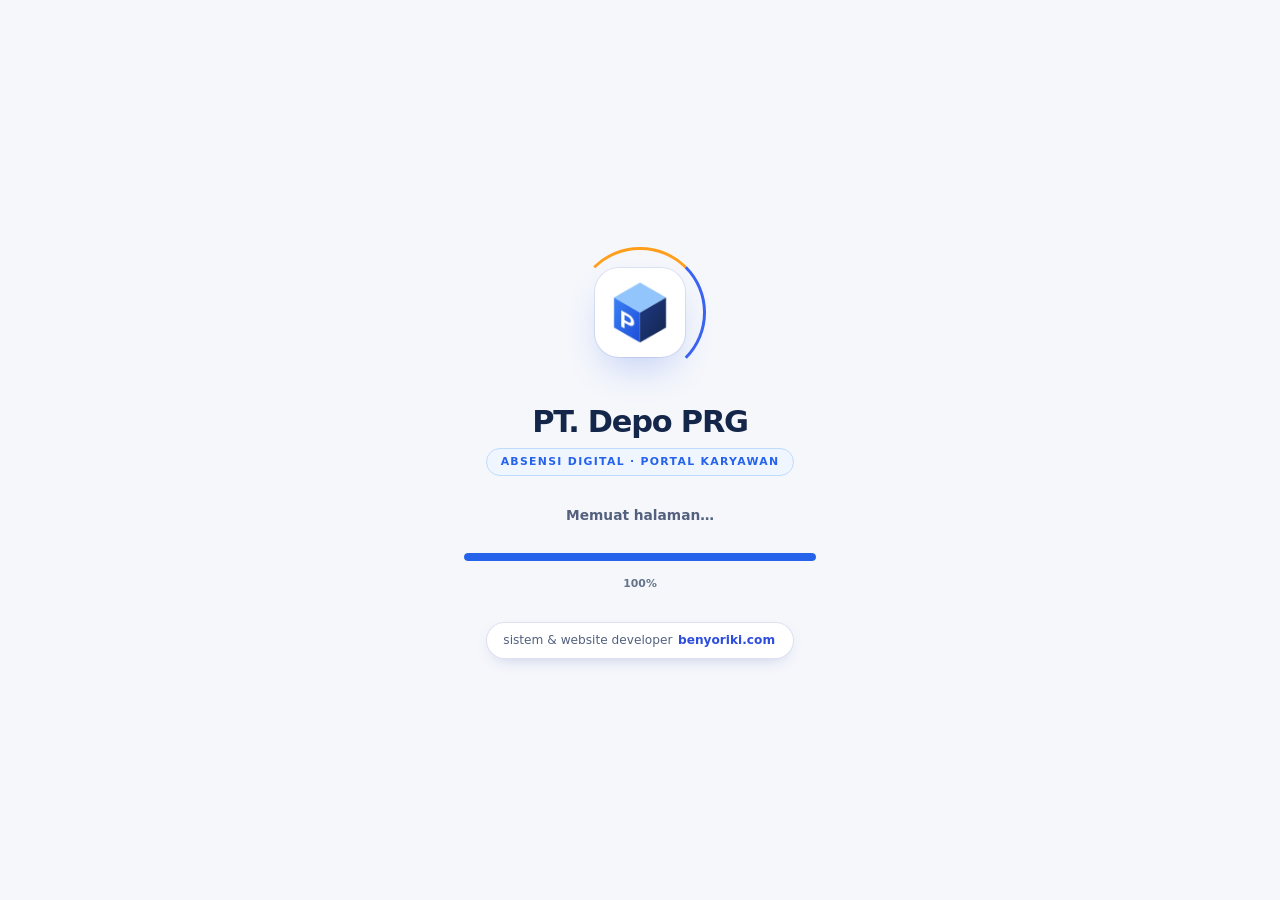
==== commit e1f9f368: "Add files via upload" ====
--- a/admin.html
+++ b/admin.html
@@ -56,9 +56,9 @@
 <meta name="apple-mobile-web-app-title" content="PT. Depo PRG" />
 <meta name="mobile-web-app-capable" content="yes" />
 <script>(function(){try{var t=JSON.parse(localStorage.getItem("rakabu_theme"));if(t!=="light"&&t!=="dark"){t=window.matchMedia&&matchMedia("(prefers-color-scheme: dark)").matches?"dark":"light"}document.documentElement.setAttribute("data-theme",t)}catch(e){}})();</script>
-<link rel="stylesheet" href="style.css?v=40" />
+<link rel="stylesheet" href="style.css?v=42" />
 </head>
-<body>
+<body class="pg-admin">
 <div id="app-loading-screen" class="loading-screen" role="status" aria-live="polite" aria-label="Memuat halaman">
   <div class="loading-screen__grid" aria-hidden="true"></div>
   <span class="ls-orb ls-orb--a" aria-hidden="true"></span><span class="ls-orb ls-orb--b" aria-hidden="true"></span>
@@ -81,13 +81,14 @@
 
 <div class="app-shell">
   <header class="app-header">
+    <button type="button" class="icon-btn menu-toggle" id="menu-toggle" aria-label="Buka menu"><span data-icon="menu" data-icon-size="24"></span></button>
     <div class="app-header__brand">
       <span class="brand-mark" aria-hidden="true">
         <img src="logo-192.png" alt="" class="brand-mark__img" />
       </span>
       <div class="brand-text">
         <h1>PT. Depo PRG</h1>
-        <p>Dashboard Admin HR</p>
+        <p>Admin HR</p>
       </div>
     </div>
     <form class="header-search" id="admin-global-search-form" role="search" autocomplete="off">
@@ -100,12 +101,12 @@
         <span id="clock-date" class="clock-date">-- -- ----</span>
       </div>
       <button type="button" class="icon-btn" data-install-btn hidden aria-label="Instal aplikasi" title="Instal aplikasi"><svg width="18" height="18" viewBox="0 0 24 24" fill="none" aria-hidden="true"><path d="M12 4v10m0 0-4-4m4 4 4-4M5 19h14" stroke="currentColor" stroke-width="1.8" stroke-linecap="round" stroke-linejoin="round"/></svg></button>
-      <button id="theme-toggle" class="icon-btn" type="button" aria-label="Ganti tampilan terang/gelap">
-        <svg id="theme-icon" width="18" height="18" viewBox="0 0 24 24" fill="none" aria-hidden="true"><path d="M12 3a9 9 0 1 0 9 9 7 7 0 0 1-9-9Z" stroke="currentColor" stroke-width="1.8" stroke-linejoin="round"/></svg>
-      </button>
       <button id="notif-btn" class="icon-btn notif-btn" type="button" aria-label="Notifikasi" data-nav="notifikasi">
         <svg width="18" height="18" viewBox="0 0 24 24" fill="none" aria-hidden="true"><path d="M6 9a6 6 0 1 1 12 0c0 4 1.5 5.5 1.5 5.5H4.5S6 13 6 9Z" stroke="currentColor" stroke-width="1.7" stroke-linejoin="round"/><path d="M9.5 17a2.5 2.5 0 0 0 5 0" stroke="currentColor" stroke-width="1.7"/></svg>
         <span id="notif-dot" class="notif-dot" hidden>0</span>
+      </button>
+      <button id="theme-toggle" class="icon-btn" type="button" aria-label="Ganti tampilan terang/gelap">
+        <svg id="theme-icon" width="18" height="18" viewBox="0 0 24 24" fill="none" aria-hidden="true"><path d="M12 3a9 9 0 1 0 9 9 7 7 0 0 1-9-9Z" stroke="currentColor" stroke-width="1.8" stroke-linejoin="round"/></svg>
       </button>
       <button class="avatar-btn" id="avatar-btn" type="button" aria-label="Profil admin">HR</button>
     </div>
@@ -140,7 +141,7 @@
       <!-- ===================== DASHBOARD ===================== -->
       <section data-page="dashboard">
         <div class="page-title flex-between">
-          <div><h2>Dashboard Admin HR</h2><p>Monitoring kehadiran &amp; aktivitas karyawan. Semua angka dihitung dari data Store.</p></div>
+          <div><h2>Dasbor Admin</h2><p>Monitoring kehadiran &amp; aktivitas karyawan.</p></div>
           <span class="date-chip" id="dash-date">-</span>
         </div>
 
@@ -149,7 +150,7 @@
         <div class="dash-split mt-1">
           <section class="card">
             <div class="card__head">
-              <h3>Tren Kehadiran</h3>
+              <h3 id="trend-title">Tren Kehadiran <span class="trend-days">7 Hari Terakhir</span></h3>
               <div class="chip-group chip-group--tight" role="group" aria-label="Rentang tren">
                 <button type="button" class="chip is-active" data-trend="7">7 hari</button>
                 <button type="button" class="chip" data-trend="30">30 hari</button>
@@ -172,17 +173,17 @@
             <div id="dept-stats" class="dept-stats"></div>
           </section>
           <section class="card">
-            <div class="card__head"><h3>Aktivitas Terbaru</h3></div>
+            <div class="card__head"><h3>Aktivitas Terbaru</h3><button type="button" class="link-btn" data-nav="notifikasi">Lihat Semua</button></div>
             <ul id="recent-activity-list" class="history-list activity-list"></ul>
           </section>
         </div>
 
         <section class="card mt-1">
-          <div class="card__head"><h3>Daftar Kehadiran</h3></div>
+          <div class="card__head"><h3>Monitoring Kehadiran Karyawan</h3></div>
           <div class="toolbar">
             <div class="toolbar__search"><input id="da-search" type="search" placeholder="Cari nama / ID…" aria-label="Cari kehadiran" /></div>
             <input id="da-date" type="date" aria-label="Tanggal" />
-            <select id="da-dept" aria-label="Filter departemen"><option value="">Semua departemen</option></select>
+            <select id="da-dept" aria-label="Filter departemen"><option value="">Semua dept.</option></select>
             <select id="da-status" aria-label="Filter status">
               <option value="">Semua status</option>
               <option value="hadir">Hadir</option>
@@ -484,11 +485,11 @@
   </div>
 
   <nav class="bottom-nav" aria-label="Navigasi bawah admin">
-    <button class="bottom-nav__item" data-nav="dashboard"><span class="inline-icon" data-icon="home" data-icon-size="20"></span><span>Home</span></button>
-    <button class="bottom-nav__item" data-nav="pendaftaran"><span class="inline-icon" data-icon="plusCircle" data-icon-size="20"></span><span>Daftar</span></button>
-    <button class="bottom-nav__item" data-nav="chat"><span class="inline-icon" data-icon="chatGroup" data-icon-size="20"></span><span>Chat</span><span class="nav-chat-badge" data-chat-badge hidden>0</span></button>
-    <button class="bottom-nav__item" data-nav="absensi"><span class="inline-icon" data-icon="clipboard" data-icon-size="20"></span><span>Absensi</span></button>
-    <button class="bottom-nav__item" id="more-btn"><span class="inline-icon" data-icon="more" data-icon-size="20"></span><span>Lainnya</span></button>
+    <button class="bottom-nav__item" data-nav="dashboard"><span class="inline-icon" data-icon="home" data-icon-size="22"></span><span>Dasbor</span></button>
+    <button class="bottom-nav__item" data-nav="karyawan"><span class="inline-icon" data-icon="users" data-icon-size="22"></span><span>Karyawan</span></button>
+    <button class="bottom-nav__item" data-nav="absensi"><span class="inline-icon" data-icon="calendarCheck" data-icon-size="22"></span><span>Absensi</span></button>
+    <button class="bottom-nav__item" data-nav="laporan"><span class="inline-icon" data-icon="barChart" data-icon-size="22"></span><span>Laporan</span></button>
+    <button class="bottom-nav__item" id="more-btn"><span class="inline-icon" data-icon="grid" data-icon-size="22"></span><span>Lainnya</span><span class="nav-chat-badge" data-chat-badge hidden>0</span></button>
   </nav>
 </div>
 
@@ -496,6 +497,8 @@
   <div class="modal" style="max-width:340px">
     <div class="modal__head"><h2>Menu Lainnya</h2><button class="icon-btn" id="more-close-btn" aria-label="Tutup">✕</button></div>
     <div class="stack">
+      <button class="sidebar__link" data-nav="pendaftaran"><span class="inline-icon" data-icon="plusCircle" data-icon-size="18"></span> Pendaftaran Baru</button>
+      <button class="sidebar__link" data-nav="chat"><span class="inline-icon" data-icon="chatGroup" data-icon-size="18"></span> Chat Grup <span class="nav-chat-badge" data-chat-badge hidden>0</span></button>
       <button class="sidebar__link" data-nav="karyawan"><span class="inline-icon" data-icon="users" data-icon-size="18"></span> Data Karyawan</button>
       <button class="sidebar__link" data-nav="shift"><span class="inline-icon" data-icon="clock" data-icon-size="18"></span> Shift Kerja</button>
       <button class="sidebar__link" data-nav="monitoring"><span class="inline-icon" data-icon="satellite" data-icon-size="18"></span> Monitoring Lokasi</button>
@@ -647,15 +650,16 @@
 
 <div id="toast-region" class="toast-region" aria-live="polite"></div>
 
-<script src="config.js?v=40"></script>
-<script src="store.js?v=40"></script>
-<script src="ui-common.js?v=40"></script>
-<script src="modal.js?v=40"></script>
-<script src="geo.js?v=40"></script>
-<script src="chat.js?v=40"></script>
-<script src="photo.js?v=40"></script>
-<script src="report-export.js?v=40"></script>
-<script src="ui-enhance.js?v=40"></script>
-<script src="admin.js?v=40"></script>
+<script src="config.js?v=42"></script>
+<script src="store.js?v=42"></script>
+<script src="ui-common.js?v=42"></script>
+<script src="modal.js?v=42"></script>
+<script src="geo.js?v=42"></script>
+<script src="chat.js?v=42"></script>
+<script src="photo.js?v=42"></script>
+<script src="report-export.js?v=42"></script>
+<script src="ui-enhance.js?v=42"></script>
+<script src="admin.js?v=42"></script>
+<script src="ui-v42.js?v=42"></script>
 </body>
 </html>
--- a/style.css
+++ b/style.css
@@ -1,45 +1,8 @@
-/* PT. Depo PRG — Attendance & HRIS | style.css build v40
-   Urutan: 1 dasar/komponen → 2 redesign v3–v7 (terkonsolidasi) → 3 FINAL POLISH v8.
-   Aturan v8 sengaja di akhir & memakai prefiks "html:root:not(.z) body" agar menang atas lapisan lama tanpa !important. */
-/* ==========================================================================
-   DEPO PRG ATTENDANCE — Design System
-   PT. Depo PRG
-   ========================================================================== */
+/* PT. Depo PRG — Employee Portal · style.css v42 (Premium HRIS 2026)
+   Urutan: dasar/komponen → redesign terkonsolidasi → mockup lock v41 → final polish v42.
+   Aturan akhir memakai prefiks "html:root:not(.z) body[.pg-*]" agar menang tanpa !important. */
 :root{--ink-900:#2A130E;--cyan-500:var(--gold-500);--cyan-100:var(--gold-100);--amber-500:var(--gold-500);--amber-100:var(--gold-100);--radius-pill:999px;--font-mono:ui-monospace, Consolas, 'Roboto Mono', 'SF Mono', Menlo, monospace}
 [data-theme="dark"]{--gold-500:#F5A623;--warning-solid:#E3A83F;--glow-brand:0 0 0 1px rgba(242,140,15,.2), 0 0 32px rgba(242,140,15,.18)}
-/* ==========================================================================
-   BUG FIX (PENTING): elemen dengan atribut HTML `hidden` HARUS selalu
-   benar-benar tersembunyi.
-   ==========================================================================
-   Akar masalah "semua tombol tidak berfungsi" / modal sukses tampil dengan
-   data kosong ("—") / modal bertumpuk (Tolak + Konfirmasi bersamaan):
-   Browser punya aturan bawaan `[hidden]{ display:none; }`, TAPI beberapa
-   class di file ini (mis. `.modal-overlay{ display:flex; }` dan
-   `.notif-dot{ display:flex; }`) juga menentukan `display` dengan
-   spesifisitas CSS yang SAMA PERSIS (satu class = satu attribute-selector).
-   Ketika spesifisitas sama, urutan penulisan yang menang — dan karena
-   aturan `.modal-overlay`/`.notif-dot` ditulis SETELAH stylesheet bawaan
-   browser, aturan itu yang menang, BUKAN `[hidden]`. Akibatnya:
-   - `Modal.hide()`/`Modal.hideAll()` (modal.js) MEMANG berhasil
-     memasang atribut `hidden` ke elemen modal (bisa dicek lewat
-     JavaScript/DevTools), TAPI overlay modal tetap tampil MENUTUPI seluruh
-     layar (position:fixed, z-index:400) dan tetap menangkap semua klik —
-     persis seperti "semua tombol tidak merespons".
-   - Modal sukses absen (yang di HTML memang berisi placeholder teks "—"
-     untuk Nama/Waktu/Jarak sebelum diisi JavaScript) ikut tampil sejak
-     halaman pertama kali dibuka/direfresh, PADAHAL belum pernah ada proses
-     absen sama sekali — terlihat seperti "absen berhasil" palsu berisi
-     tanda strip.
-   - Modal lain yang pernah dibuka sebelumnya (mis. "Tolak") tetap terlihat
-     tumpuk di belakang modal yang baru dibuka (mis. "Konfirmasi"), karena
-     KEDUANYA sama-sama masih ter-render `display:flex` walau salah
-     satunya sudah "hidden" secara atribut.
-
-   PERBAIKAN: aturan `[hidden]` di bawah ini SENGAJA diberi `!important`
-   dan diletakkan di paling atas (setelah reset) supaya SELALU menang atas
-   `display` apa pun yang ditentukan class lain, untuk SEMUA elemen di
-   seluruh halaman (modal, badge notifikasi, section navigasi, dst.),
-   bukan cuma menambal satu-dua class yang kebetulan ditemukan sekarang. */
 [hidden]{display:none !important}
 *,*::before,*::after{box-sizing:border-box}
 html,body{height:100%}
@@ -54,11 +17,9 @@
 .mono{font-family:var(--font-mono)}
 .skip-link{position:absolute;padding:.6em 1em;z-index:200}
 .visually-hidden{position:absolute!important;width:1px;height:1px;overflow:hidden;clip:rect(0 0 0 0);white-space:nowrap;border:0;padding:0;margin:-1px}
-/* ---------------- Scrollbar (kosmetik, ringan — cuma warna) ---------------- */
 *{scrollbar-width:thin;scrollbar-color:var(--border-strong) transparent}
 ::-webkit-scrollbar-thumb{border:2px solid transparent;background-clip:padding-box}
 ::-webkit-scrollbar-thumb:hover{background:var(--gold-500);background-clip:padding-box}
-/* ---------------- Buttons ---------------- */
 .btn{display:inline-flex;align-items:center;justify-content:center;gap:.5em;border:1px solid transparent;cursor:pointer;-webkit-tap-highlight-color:transparent}
 .btn:active{transform:scale(.98)}
 .btn--block{width:100%}
@@ -72,7 +33,6 @@
 .link-btn{background:none;border:none;color:var(--link-color);font-size:.86rem;cursor:pointer;padding:0}
 .link-btn:hover{text-decoration:underline}
 .icon-btn{display:inline-flex;align-items:center;justify-content:center;cursor:pointer}
-/* ---------------- Forms ---------------- */
 label{display:block}
 label:first-of-type{margin-top:0}
 input,select,textarea{width:100%;font-family:inherit}
@@ -81,7 +41,6 @@
 .field-error{display:block;color:var(--danger-600)}
 .field-hint{font-size:.78rem;color:var(--text-500);margin-top:.3em}
 .field-row{display:flex;gap:.8em}
-/* ---------------- Cards ---------------- */
 @media (hover:hover){
   .card:hover{transform:translateY(-1px)}
 }
@@ -104,21 +63,18 @@
 .pill--success{background:var(--success-100);color:var(--success-600)}
 .pill--warning{background:var(--warning-100);color:var(--warning-600)}
 .pill--danger{background:var(--danger-100);color:var(--danger-600)}
-/* ---------------- Toasts ---------------- */
-.toast-region{position:fixed;top:1em;left:50%;transform:translateX(-50%);z-index:500;display:flex;flex-direction:column;gap:.5em;width:min(92vw,380px)}
+.toast-region{position:fixed;left:50%;transform:translateX(-50%);z-index:500;display:flex;flex-direction:column;gap:.5em}
 .toast{background:var(--ink-950);color:#fff;font-size:.86rem}
 .toast--success{background:var(--success-600)}
 .toast--error{background:var(--danger-600)}
 .toast--warning{background:var(--warning-solid);color:#241a00}
 .toast--info{background:var(--info-600)}
 @keyframes toast-in{ from{ opacity:0; transform:translateY(-8px);} to{opacity:1; transform:translateY(0);} }
-/* ---------------- Modals ---------------- */
 .modal-overlay{position:fixed;inset:0;background:var(--overlay);z-index:400;display:flex;align-items:center;justify-content:center}
 @keyframes overlay-in{ from{ opacity:0; } to{ opacity:1; } }
 .modal{background:var(--surface);width:100%;max-height:90vh;overflow-y:auto}
 @keyframes modal-in{ from{ opacity:0; transform:translateY(10px) scale(.98);} to{opacity:1; transform:none;} }
 .modal__head{display:flex;align-items:center;justify-content:space-between;margin-bottom:1em}
-/* ---------------- Scrollable table -> card list on mobile ---------------- */
 .data-table{width:100%;border-collapse:collapse}
 .data-table th{text-align:left;text-transform:uppercase;border-bottom:1px solid var(--border)}
 .data-table td{vertical-align:middle}
@@ -130,10 +86,7 @@
 .table-wrap{overflow-x:auto;overflow-y:hidden}
 .table-wrap .data-table{border:none}
 .table-wrap .data-table th:first-child, .table-wrap .data-table td:first-child{padding-left:1em}
-/* ==========================================================================
-   AUTH PAGES (login / register)
-   ========================================================================== */
-.auth-shell{min-height:100vh;position:relative;overflow:hidden}
+.auth-shell{position:relative;overflow:hidden}
 .auth-shell::before{content:"";position:absolute;background:radial-gradient(42% 55% at 18% 12%, var(--brand-600) 0%, transparent 72%),
              radial-gradient(38% 45% at 88% 0%, var(--gold-500) 0%, transparent 70%),
              radial-gradient(50% 60% at 55% 55%, var(--brand-900) 0%, transparent 75%);pointer-events:none}
@@ -164,14 +117,8 @@
 .status-panel__icon{width:64px;height:64px;border-radius:50%;margin:0 auto 1em;display:flex;align-items:center;justify-content:center}
 .spinner{border-radius:50%;border:2.5px solid rgba(255,255,255,.4);border-top-color:#fff;animation:spin .7s linear infinite}
 @keyframes spin{ to{ transform:rotate(360deg); } }
-/* ==========================================================================
-   APP SHELL (employee + admin)
-   ========================================================================== */
 .app-shell{min-height:100vh}
 .app-shell::before{inset:0}
-/* Halaman (section[data-page]) melakukan fade+rise ringan setiap kali
-   ditampilkan (atribut `hidden` dilepas) — murni CSS, tanpa JS tambahan,
-   supaya perpindahan menu terasa hidup tanpa membebani performa. */
 @keyframes page-fade-in{ from{ opacity:0; transform:translateY(8px); } to{ opacity:1; transform:translateY(0); } }
 @media (prefers-reduced-motion:reduce){
   [data-page]:not([hidden]){animation:none}
@@ -202,13 +149,12 @@
 .inline-icon{display:inline-flex;align-items:center;justify-content:center;flex-shrink:0;vertical-align:middle}
 h3 .inline-icon{margin-right:.15em;color:var(--brand-600)}
 .bottom-nav__item .inline-icon{color:inherit}
-.main-content{flex:1;min-width:0;padding:1.1em;padding-bottom:calc(var(--bottomnav-h) + 1.5em)}
+.main-content{flex:1;min-width:0;padding-bottom:calc(var(--bottomnav-h) + 1.5em)}
 .build-badge{display:inline-flex;align-items:center;gap:.4em;margin-top:.55em;font-family:var(--font-mono);font-size:.68rem;color:var(--text-500);background:var(--surface-sunken);border:1px solid var(--border);padding:.25em .6em;border-radius:var(--radius-pill)}
 .build-badge__dot{width:6px;height:6px;border-radius:50%;background:var(--success-600);box-shadow:0 0 0 3px rgba(var(--success-600-rgb), 0.2);flex-shrink:0}
-.bottom-nav{position:fixed;bottom:0;z-index:60;display:flex;align-items:stretch;justify-content:space-around;padding-bottom:env(safe-area-inset-bottom)}
+.bottom-nav{position:fixed;z-index:60;display:flex;align-items:stretch;justify-content:space-around;padding-bottom:env(safe-area-inset-bottom)}
 .bottom-nav__item{flex:1;display:flex;flex-direction:column;align-items:center;justify-content:center;background:none;border:none;cursor:pointer;padding:.4em 0;position:relative}
 .bottom-nav__item.is-active::before{content:"";position:absolute;top:0;left:50%;transform:translateX(-50%);border-radius:0 0 3px 3px}
-/* ---------------- Grid helpers ---------------- */
 .grid-two{display:grid;grid-template-columns:1fr;gap:1em}
 .grid-stats{display:grid;grid-template-columns:repeat(2,1fr)}
 .stack{display:flex;flex-direction:column;gap:1em}
@@ -232,8 +178,6 @@
 .stat-list__item{display:flex;align-items:center;justify-content:space-between}
 .stat-list dt{color:var(--text-500)}
 .stat-list dd{margin:0}
-/* Shift Kerja cards — reuses .card / .stat-card__* building blocks with a
-   coloured accent bar + soft icon tint driven by the shift's --accent-color. */
 .shift-card{position:relative;overflow:hidden}
 .shift-card::before{content:"";position:absolute;left:0;top:0;bottom:0;background:var(--accent-color, var(--brand-600))}
 .shift-card .stat-card__icon{background:var(--surface-sunken);color:var(--accent-color, var(--brand-600))}
@@ -243,27 +187,16 @@
 @media (min-width:960px){
   #shift-grid{grid-template-columns:repeat(3,1fr) !important}
 }
-/* ---------------- Dashboard greeting (headline moment) ---------------- */
-#greeting{font-size:1.6rem;-webkit-background-clip:text;background-clip:text}
+#greeting{-webkit-background-clip:text;background-clip:text}
 [data-theme="dark"] #greeting{-webkit-background-clip:text;background-clip:text}
 @media (min-width:640px){
   #greeting{font-size:1.85rem}
 }
-/* ---------------- Hero status card (deliberate bold moment) ----------------
-   Konsep: "instrumen kehadiran" — bukan kartu gradient generik. Tekstur
-   grid tipis + glow radial di sudut mengesankan panel status alat GPS
-   sungguhan, konsisten dengan tema radar geofencing di bawahnya. */
 .hero-card{color:#fff}
 .hero-card::before{content:"";position:absolute;inset:0;pointer-events:none}
 .hero-card::after{content:"";position:absolute;pointer-events:none}
 .hero-card > *{position:relative;z-index:1}
 .hero-card strong{color:#fff;font-family:var(--font-mono)}
-/* ---------------- Radar / geolocation visual ----------------
-   Elemen paling khas aplikasi ini (satu-satunya "bold moment" yang
-   disengaja) — dibuat terasa seperti instrumen radar/sonar sungguhan:
-   cincin tipis bercahaya, sapuan berpendar, titik dengan denyut halus
-   saat berada di zona aman. Motion di sini BUKAN dekorasi — sapuan
-   merepresentasikan siklus refresh GPS yang sesungguhnya berjalan. */
 .radar-wrap{display:flex;justify-content:center}
 .radar{position:relative}
 .radar::before{content:"";position:absolute;border-radius:50%;pointer-events:none}
@@ -299,7 +232,6 @@
 .warning-banner__icon{flex-shrink:0;color:var(--warning-600);margin-top:1px}
 .warning-banner__title{font-weight:700;margin-bottom:.2em;color:var(--text-900)}
 .warning-banner__timer{font-size:1.1rem;font-weight:800;margin-top:.2em;font-family:var(--font-mono)}
-/* ---------------- Big attendance action buttons ---------------- */
 .action-grid{display:grid;grid-template-columns:1fr 1fr}
 .btn--action{flex-direction:column;align-items:flex-start;text-align:left;justify-content:center}
 .btn--checkin{color:#fff}
@@ -308,7 +240,6 @@
 .btn--action:not(:disabled):hover{box-shadow:0 1px 0 rgba(255,255,255,.18) inset, var(--shadow-md)}
 .btn__icon-badge{display:flex;align-items:center;justify-content:center}
 .btn__sub{font-weight:500}
-/* ---------------- Timeline / history ---------------- */
 .history-list li{display:flex;align-items:center}
 .history-list li:last-child{border-bottom:none}
 .history-list__dot{border-radius:50%;flex-shrink:0}
@@ -316,22 +247,18 @@
 .history-list__time{font-size:.86rem}
 .history-list__meta{color:var(--text-500);font-size:.76rem}
 .history-empty{text-align:center;padding:1.6em 0;color:var(--text-400);font-size:.86rem}
-/* ---------------- Simple bar chart (no libs) ---------------- */
 .bar-chart{display:flex;padding-top:1em}
 .bar-chart__col{gap:.4em}
 .bar-chart__label{font-size:.68rem;color:var(--text-500)}
 .legend{display:flex;flex-wrap:wrap;gap:.9em;margin-top:1em}
 .legend__item{display:flex;align-items:center;gap:.4em;color:var(--text-500)}
 .donut{flex-shrink:0}
-/* ---------------- Empty states ---------------- */
 .empty-state{text-align:center}
 .empty-state svg{margin-bottom:.8em;opacity:.5}
 .empty-state p{font-size:.88rem}
-/* ---------------- Utility ---------------- */
 .flex-between{display:flex;align-items:center;justify-content:space-between;gap:1em}
 .gap-sm{gap:.5em}
 .text-sm{font-size:.82rem}
-/* ---------------- Social link row (Instagram, dll.) ---------------- */
 .social-link-row{display:flex;align-items:center;gap:.9em;border:1px solid var(--border);text-decoration:none;color:inherit;transition:border-color .15s ease, background .15s ease}
 .social-link-row:hover{background:var(--surface-sunken);border-color:var(--border-strong)}
 .social-link-row__icon{width:38px;height:38px;border-radius:11px;flex-shrink:0;background:radial-gradient(circle at 30% 30%, #F58529, #DD2A7B 55%, #8134AF 100%);color:#fff;display:flex;align-items:center;justify-content:center}
@@ -346,14 +273,6 @@
 .profile-head{display:flex;align-items:center;gap:1em;margin-bottom:1.4em}
 .profile-head h3{font-size:1.1rem}
 .profile-head p{color:var(--text-500);font-size:.84rem}
-/* ---------------------------------------------------------------------
-   ID CARD — foto profil karyawan ala kartu identitas/badge kerja, dipakai
-   di halaman Profil. Sengaja dibuat potret (bukan lingkaran kecil) supaya
-   "kelihatan jelas sampai badan" seperti foto absensi lapangan, dengan
-   sentuhan garis holografik tipis di atas foto untuk kesan kartu ID resmi.
-   Kalau karyawan belum unggah foto, area ini otomatis jadi inisial nama
-   di atas gradasi warna brand (lihat avatarMarkup() di ui-common.js).
---------------------------------------------------------------------- */
 .id-card{display:flex;flex-direction:column;align-items:center;gap:.75em;margin-bottom:1.4em;text-align:center}
 .id-card__clip{width:44px;height:13px;border-radius:6px 6px 3px 3px;position:relative;z-index:1;margin-bottom:-6px;background:linear-gradient(180deg, var(--border-strong), var(--border));box-shadow:inset 0 1px 1px rgba(255,255,255,.5), 0 1px 2px rgba(0,0,0,.15)}
 .id-card__clip::after{content:"";position:absolute;left:50%;top:50%;transform:translate(-50%,-50%);width:9px;height:9px;border-radius:50%;background:var(--surface);box-shadow:inset 0 1px 2px rgba(0,0,0,.3)}
@@ -377,17 +296,13 @@
     var(--text-900) 17px 19px, transparent 19px 22px)}
 .form-grid{display:grid;grid-template-columns:1fr;gap:0}
 .section-divider{height:1px;background:var(--border);margin:1.4em 0}
-.critical-modal .critical-modal__icon,
-.success-modal__check{width:60px;height:60px;border-radius:50%;margin:0 auto 1em;display:flex;align-items:center;justify-content:center}
+.critical-modal .critical-modal__icon, .success-modal__check{width:60px;height:60px;border-radius:50%;margin:0 auto 1em;display:flex;align-items:center;justify-content:center}
 .critical-modal__icon{background:var(--danger-100);color:var(--danger-600)}
 .success-modal__check{background:var(--success-100);color:var(--success-600)}
 .critical-modal, .success-modal{text-align:center}
 .success-modal__details{text-align:left;margin:1em 0;background:var(--surface-sunken);padding:.9em 1.1em}
 .success-modal__details div{display:flex;justify-content:space-between;padding:.3em 0;font-size:.86rem}
 .success-modal__details dt{color:var(--text-500)}
-/* ==========================================================================
-   RESPONSIVE
-   ========================================================================== */
 @media (min-width:640px){
   .clock-block{display:block}
   .grid-stats{grid-template-columns:repeat(4,1fr)}
@@ -403,28 +318,16 @@
 @media (max-width:899px){
   .main-content{padding-left:1em;padding-right:1em}
 }
-/* ==========================================================================
-   LOADING SCREEN
-   ==========================================================================
-   Latar putih bersih dengan logo lockup PT. Depo PRG di tengah.
-   Disembunyikan otomatis oleh ui-common.js begitu halaman (dan semua
-   asetnya) selesai dimuat, dengan durasi tampil minimum 3 detik supaya
-   tidak "berkedip" di perangkat cepat — lihat initLoadingScreen().
-   ========================================================================== */
 .loading-screen{position:fixed;inset:0;z-index:9999;display:flex;align-items:center;justify-content:center;overflow:hidden;transition:opacity .45s ease, visibility .45s ease}
 .loading-screen.is-hidden{opacity:0;visibility:hidden;pointer-events:none}
-/* Soft animated aurora blobs — pure CSS, GPU-only transforms, no images */
-.loading-screen::before,
-.loading-screen::after{content:"";position:absolute;z-index:0;width:min(70vmax,760px);height:min(70vmax,760px);border-radius:50%;will-change:transform;animation:loading-blob-float 14s ease-in-out infinite}
+.loading-screen::before, .loading-screen::after{content:"";position:absolute;z-index:0;width:min(70vmax,760px);height:min(70vmax,760px);border-radius:50%;will-change:transform;animation:loading-blob-float 14s ease-in-out infinite}
 .loading-screen::before{top:-22%;left:-18%;background:radial-gradient(circle, rgba(var(--brand-500-rgb), 0.32), transparent 70%)}
 .loading-screen::after{bottom:-24%;right:-16%;background:radial-gradient(circle, rgba(var(--gold-400-rgb), 0.3), transparent 70%);animation-delay:-7s}
 @keyframes loading-blob-float{
   0%,100%{ transform:translate(0,0) scale(1); }
   50%{ transform:translate(4%,5%) scale(1.1); }
 }
-/* Subtle dot-grid texture for a "technical/modern" feel */
 .loading-screen__grid{position:absolute;inset:0;z-index:0;pointer-events:none}
-.loading-screen__inner{width:min(340px,86vw)}
 @keyframes loading-card-in{
   from{ opacity:0; transform:translateY(12px) scale(.96); }
   to{ opacity:1; transform:translateY(0) scale(1); }
@@ -443,15 +346,10 @@
   .loading-screen__logo img{width:180px}
 }
 @media (prefers-reduced-motion:reduce){
-  .loading-screen::before, .loading-screen::after,
-  .loading-screen__logo, .loading-screen__logo::before, .loading-screen__logo img,
-  .loading-screen__inner, .loading-screen__text span, .loading-screen__progress-bar::after{animation:none !important}
+  .loading-screen::before, .loading-screen::after, .loading-screen__logo, .loading-screen__logo::before, .loading-screen__logo img, .loading-screen__inner, .loading-screen__text span, .loading-screen__progress-bar::after{animation:none !important}
   .loading-screen__progress-bar{transition:none}
 }
-/* ==========================================================================
-   GROUP CHAT — "Grup Karyawan" (gaya WhatsApp, ringan & responsif)
-   ========================================================================== */
-.chat-shell{position:relative;display:flex;flex-direction:column;background:var(--surface);border:1px solid var(--border);overflow:hidden;height:calc(100vh - var(--header-h) - var(--bottomnav-h) - 2.6em);min-height:420px}
+.chat-shell{position:relative;display:flex;flex-direction:column;background:var(--surface);border:1px solid var(--border);overflow:hidden;min-height:420px}
 @media (min-width:900px){
   .chat-shell{height:calc(100vh - var(--header-h) - 3.2em)}
 }
@@ -476,7 +374,7 @@
 .chat-row{display:flex;align-items:flex-end;gap:.5em;margin-top:.55em;max-width:100%}
 .chat-row--grouped{margin-top:.14em}
 .chat-row--mine{flex-direction:row-reverse}
-.chat-bubble{position:relative;max-width:min(76%, 480px);background:var(--surface);box-shadow:var(--shadow-sm);font-size:.9rem}
+.chat-bubble{position:relative;background:var(--surface);box-shadow:var(--shadow-sm);font-size:.9rem}
 [data-theme="dark"] .chat-bubble--mine{color:#fff}
 .chat-bubble__name{display:block;font-size:.76rem;font-weight:800;color:var(--brand-600);margin-bottom:.15em}
 [data-theme="dark"] .chat-bubble__name{color:var(--gold-400)}
@@ -505,26 +403,20 @@
 .chat-shell__composer .icon-btn{flex-shrink:0}
 .chat-shell__composer .icon-btn--send{color:#fff;border-color:transparent}
 .chat-shell__composer .icon-btn--send:disabled{opacity:.45;cursor:not-allowed;box-shadow:none}
-/* Info grup (daftar anggota) */
 .chat-info-row{display:flex;align-items:center;gap:.75em;padding:.55em 0;border-bottom:1px solid var(--border)}
 .chat-info-row:last-child{border-bottom:none}
 .chat-info-row__text{display:flex;flex-direction:column;gap:.1em;font-size:.86rem}
 .chat-info-row__text span{color:var(--text-500);font-size:.76rem}
-/* Badge jumlah pesan belum dibaca pada menu navigasi */
 .nav-chat-badge{display:inline-flex;align-items:center;justify-content:center;padding:0 .3em;border-radius:var(--radius-pill);background:var(--danger-600);color:#fff;font-weight:800;margin-left:auto}
 .bottom-nav__item .nav-chat-badge{position:absolute;margin:0;box-shadow:0 0 0 2px var(--surface)}
 @media (prefers-reduced-motion:reduce){
   .chat-bubble__delete{transition:none}
 }
-/* ==========================================================================
-   MENU EKSPOR (dropdown CSV / Excel / PDF) — dipakai di Rekap Absensi & Laporan
-   ========================================================================== */
 .export-menu{position:relative;display:inline-block}
 .export-menu__list{position:absolute;top:calc(100% + .4em);right:0;z-index:20;background:var(--surface);border:1px solid var(--border);padding:.4em;display:flex;flex-direction:column;gap:.15em}
 .export-menu__list button{display:flex;align-items:center;gap:.6em;width:100%;text-align:left;padding:.55em .7em;border-radius:10px;border:none;background:none;cursor:pointer;font-size:.86rem;font-weight:600;color:var(--text-700);font-family:var(--font-body)}
 .export-menu__list button:hover{background:var(--surface-sunken);color:var(--brand-700)}
 .export-menu__list .inline-icon{color:var(--brand-600);flex-shrink:0}
-/* ---------------- Absen foto (kamera + stempel) ---------------- */
 .att-cam{text-align:left}
 .att-cam__stage{position:relative;background:#000;border-radius:var(--radius-md,12px);overflow:hidden;aspect-ratio:3/4;max-height:62vh;margin:0 auto 1em;display:flex;align-items:center;justify-content:center}
 .att-cam__canvas, .att-cam__shot{width:100%;height:100%;object-fit:contain;display:block;background:#000}
@@ -532,14 +424,6 @@
 .att-cam__msg{position:absolute;inset:0;display:flex;align-items:center;justify-content:center;padding:1.2em;text-align:center;color:#fff;font-size:.9rem;font-weight:600;background:rgba(0,0,0,.6)}
 .att-cam__actions{display:flex;flex-direction:column;gap:.5em}
 .photo-viewer__img{width:100%;border-radius:10px;display:block}
-/* ==========================================================================
-   REDESIGN v2 — tema "Navy & Orange" (ringan, kompatibel Windows 7)
-   ==========================================================================
-   - Tanpa blur/backdrop-filter, tanpa color-mix(), tanpa font eksternal,
-     tanpa animasi tak berujung (kecuali sapuan radar & spinner) supaya enteng
-     di PC lama dan browser terakhir untuk Windows 7 (Chrome/Edge 109).
-   - Blok ini sengaja ditaruh PALING AKHIR agar menimpa gaya lama di atas.
-   ========================================================================== */
 :root{--ink-950:#070D1F;--gold-500-rgb:242,140,15;--gold-400-rgb:251,176,64;--success-600-rgb:14,110,78;--border-strong-rgb:201,210,228}
 [data-theme="dark"]{--gold-600:#FBB040;--gold-100:#2E2107;--brand-500-rgb:108,147,255;--brand-100-rgb:26,42,92;--success-600-rgb:52,211,153;--border-strong-rgb:46,63,115}
 body{font-family:var(--font-body);color:var(--text-900);-webkit-font-smoothing:antialiased}
@@ -548,7 +432,6 @@
 [data-page]:not([hidden]){animation:none}
 .stat-card,.btn,.card{transition:none}
 .btn--primary::before{display:none}
-/* ---- Kartu & tombol ---- */
 .card__head h3{display:flex;align-items:center;color:var(--text-900)}
 .card__head .inline-icon{color:var(--brand-600)}
 .btn--primary{color:#fff;border:none}
@@ -556,8 +439,7 @@
 input,select,textarea{color:var(--text-900)}
 input:focus,select:focus,textarea:focus{outline:none}
 .badge,.pill{font-weight:700}
-/* ---- Halaman login / daftar ---- */
-.auth-shell{min-height:100vh;display:flex;align-items:center}
+.auth-shell{display:flex;align-items:center}
 .auth-shell::before{animation:none;filter:none;opacity:1;inset:0;height:auto}
 .auth-card{background:var(--surface);border:none;z-index:1}
 .auth-card::before{animation:none;height:4px;background:linear-gradient(90deg,var(--gold-500),var(--gold-400),var(--brand-500))}
@@ -572,14 +454,11 @@
   .auth-shell{gap:5em}
 }
 .auth-security{background:var(--surface-sunken);border:1px solid var(--border)}
-/* ---- Header & navigasi ---- */
 .app-header{padding-top:3px}
 .brand-credit{display:none !important}
 .sidebar__link{border-radius:12px;font-weight:600;transform:none}
 .sidebar__link:hover{transform:none}
-/* Warna sidebar gelap HANYA untuk .sidebar (menu "Lainnya" di modal ikut tema) */
 .sidebar .sidebar__group-label{text-transform:uppercase}
-/* Menu "Lainnya" (modal) mengikuti tema terang/gelap */
 .modal .sidebar__link{color:var(--text-700)}
 .modal .sidebar__link:hover{background:var(--surface-sunken);color:var(--text-900)}
 .modal .sidebar__link.is-active{background:var(--brand-100);color:var(--brand-600)}
@@ -588,7 +467,6 @@
 .bottom-nav{border-top:1px solid var(--border)}
 .bottom-nav__item.is-active::before{background:var(--gold-500);width:28px;height:3px}
 .main-content{width:100%;margin:0 auto}
-/* ---- Dashboard ---- */
 .hero-card .badge--neutral{font-size:.9rem;padding:.45em 1em}
 .location-card .card__head{margin-bottom:.4em}
 .radar__ring--office{border-color:var(--gold-500)}
@@ -598,11 +476,9 @@
 .btn--action:disabled{color:var(--text-400)}
 .progress-track{background:var(--surface-sunken);border-radius:99px}
 .progress-track__fill{border-radius:99px}
-/* ---- Tabel & daftar ---- */
 .history-list li{border-bottom:1px solid var(--border)}
 .modal{animation:none}
 .toast{animation:none}
-/* ---- Loading screen (ringan, tanpa blur) ---- */
 .loading-screen::before,.loading-screen::after,.loading-screen__logo::before,.loading-screen__progress-bar::after{display:none}
 .loading-screen__logo{animation:none;margin-bottom:1.2em}
 .loading-screen__logo img{filter:none}
@@ -613,7 +489,6 @@
   .page-title h2{font-size:1.35rem}
   .btn--action{min-height:112px}
 }
-/* Dashboard karyawan: 2 kolom di layar lebar supaya tidak ada ruang kosong */
 @media (min-width:900px){
   .dash-grid{display:grid;grid-template-columns:minmax(0,1fr) minmax(0,1fr);grid-template-rows:auto auto 1fr;gap:1em;align-items:start}
   .dash-grid > :nth-child(2){grid-template-columns:1fr}
@@ -627,16 +502,12 @@
   .dash-grid > :nth-child(4).grid-two{grid-template-columns:1fr}
 }
 svg text{font-family:var(--font-body)}
-/* ---- Tombol demo & instal ---- */
 .btn--demo{margin-top:.7em}
 .btn--demo:hover{filter:brightness(.97)}
 .install-box[hidden], .install-hint[hidden]{display:none}
 .install-hint{margin:.7em 0 0;padding:.7em .9em;font-size:.8rem;line-height:1.5;color:var(--text-700);background:var(--surface-sunken);border:1px solid var(--border);border-radius:var(--radius-sm)}
 .icon-btn[hidden]{display:none}
-/* ==========================================================================
-   LOADING SCREEN v2 — logo dengan cincin putar, nama tidak terpotong
-   ========================================================================== */
-.loading-screen__inner{width:min(340px,88vw);gap:0}
+.loading-screen__inner{gap:0}
 .loading-screen__logo{flex-direction:column;gap:0}
 .loading-screen__logo::before{display:block;content:"";position:absolute;top:0;left:50%;border-radius:50%;border:3px solid transparent;border-top-color:var(--gold-500);border-right-color:rgba(242,140,15,.35);animation:ld-spin 1s linear infinite}
 @keyframes ld-spin{ to{ transform:rotate(360deg); } }
@@ -649,17 +520,14 @@
 @media (prefers-reduced-motion:reduce){
   .loading-screen__logo::before{animation:none}
 }
-/* ---- Layar potret yang lebar (mis. "Situs desktop" di HP): susun vertikal ---- */
 @media (min-width:900px) and (max-aspect-ratio:1/1){
   .auth-shell{flex-direction:column;gap:1.6em;justify-content:center}
   .auth-hero{text-align:center;max-width:560px}
   .auth-hero__logo{margin-left:auto;margin-right:auto}
   .auth-hero__list{display:none}
 }
-/* ---- HP yang membuka "Situs desktop": perbesar UI agar terbaca ---- */
 html.dop{font-size:125%}
 html.dop .sidebar{--sidebar-w:300px}
-/* ---- Perbaikan kontras (hasil audit otomatis terang & gelap) ---- */
 [data-theme="dark"] .chip.is-active{background:#2F55D4;border-color:#2F55D4;color:#fff}
 [data-theme="dark"] .btn--danger{background:#C93A2C;color:#fff}
 [data-theme="dark"] .btn--danger-ghost{color:var(--danger-600);border-color:var(--danger-600)}
@@ -667,31 +535,15 @@
 body,.app-shell,.main-content,.card,.app-header,.bottom-nav,.sidebar,.modal,.auth-card{transition:none !important}
 .skip-link{background:var(--brand-700);color:#fff}
 [data-theme="dark"] .modal .sidebar__link.is-active,[data-theme="dark"] .modal .sidebar__link.is-active .inline-icon,[data-theme="dark"] .modal .sidebar__link.is-active svg{color:#fff}
-/* ===== REDESIGN v3 START ===== */
-/* ==========================================================================
-   REDESIGN v3 — "Aurora Navy & Orange" 2026  (build v35)
-   ==========================================================================
-   Tujuan: tampilan HP & PC jauh lebih modern, tetap ENTENG untuk Windows 7
-   (Chrome/Edge 109, Firefox ESR 115):
-   - TANPA backdrop-filter / blur / filter / color-mix() / :has() / @layer
-   - TANPA font eksternal (Segoe UI / Roboto / system-ui)
-   - animasi terbatas: sapuan radar, spinner, denyut titik status (opacity),
-     dan satu kali slide-up modal (transform) — semuanya murah.
-   - Ukuran memakai rem agar skala otomatis benar di HP mode "Situs desktop"
-     (lihat DETEKSI "SITUS DESKTOP" di ui-common.js -> <html class="dop">).
-   - Blok ini sengaja PALING AKHIR supaya menimpa gaya lama di atas.
-   ========================================================================== */
 :root{--acc:29,63,168}
 html{-webkit-text-size-adjust:100%}
 body{font-size:.97rem;line-height:1.5}
 h1,h2,h3{letter-spacing:-.018em}
 ::selection{background:rgba(242,140,15,.28)}
 .mono{font-variant-numeric:tabular-nums}
-/* ---- Latar halaman: cahaya lembut statis (bukan fixed, tanpa animasi) ---- */
 .app-shell{position:relative}
 .app-shell::before{display:block;content:"";position:absolute;left:0;right:0;top:0;z-index:-1;pointer-events:none}
 [data-theme="dark"] .app-shell::before{background:radial-gradient(48% 60% at 8% 0%,rgba(76,123,255,.16),transparent 70%),radial-gradient(40% 55% at 96% 4%,rgba(255,138,0,.10),transparent 70%)}
-/* ---- Header ---- */
 .app-header{height:var(--header-h);padding:0 1rem;box-shadow:none}
 .app-header::after{content:"";position:absolute;left:0;bottom:-1px;pointer-events:none}
 .app-header__brand{gap:.75rem}
@@ -707,7 +559,6 @@
 .icon-btn:active{background:var(--border)}
 .notif-dot{top:-.3rem;right:-.3rem;min-width:1.1rem;height:1.1rem;font-size:.64rem;box-shadow:0 0 0 2px var(--surface)}
 .avatar-btn{width:2.5rem;height:2.5rem;border-radius:50%;color:#fff;border:2px solid var(--surface);box-shadow:0 0 0 1px var(--border-strong);font-size:.85rem;letter-spacing:.02em}
-/* ---- Sidebar (PC) ---- */
 .sidebar{width:var(--sidebar-w);padding:1.2rem .85rem 2rem;border-right:none;background:linear-gradient(180deg,#0A1233 0%,#0B1640 60%,#0D1B4D 100%)}
 .sidebar .sidebar__group-label{color:#7E91C6;font-size:.66rem;font-weight:800;letter-spacing:.12em;margin:1.3rem .7rem .45rem;padding:0}
 .sidebar .sidebar__group-label:first-child{margin-top:.2rem}
@@ -719,14 +570,12 @@
 .sidebar .sidebar__link.is-active .inline-icon,.sidebar .sidebar__link.is-active svg{color:#FFB347}
 .sidebar__link.is-active::before{left:-.85rem;top:22%;bottom:22%;width:.25rem;background:#FF8A00;box-shadow:0 0 10px rgba(255,138,0,.7);border-radius:0 .3rem .3rem 0}
 .modal .sidebar__link{border-radius:.85rem;padding:.8rem .9rem;font-size:.95rem}
-/* ---- Judul halaman & sapaan ---- */
 .main-content{max-width:76rem;padding:1.1rem 1rem calc(var(--bottomnav-h) + 2.8rem + env(safe-area-inset-bottom))}
 .page-title{margin-bottom:1.15rem}
 .page-title h2{font-size:1.55rem}
 .page-title p{font-size:.88rem;color:var(--text-500);margin-top:.2rem}
-#greeting{background:none;-webkit-text-fill-color:currentColor;color:var(--text-900);font-size:1.7rem;font-weight:800}
+#greeting{background:none;-webkit-text-fill-color:currentColor;color:var(--text-900);font-weight:800}
 [data-theme="dark"] #greeting{background:none;-webkit-text-fill-color:currentColor}
-/* ---- Kartu ---- */
 .card{background:var(--surface);border:1px solid var(--border);padding:1.2rem}
 .card:hover{transform:none;box-shadow:var(--shadow-sm)}
 .card__head{margin-bottom:.95rem}
@@ -737,7 +586,6 @@
 .stat-list dt{font-size:.84rem}
 .stat-list dd{font-weight:800;font-size:.9rem}
 .mt-1{margin-top:1rem}
-/* ---- Hero status ---- */
 .hero-card::after{inset:auto;right:-3.2rem;top:-3.2rem;width:11rem;height:11rem;border-radius:50%;background:none;border:1px solid rgba(255,255,255,.16);box-shadow:0 0 0 1.5rem rgba(255,255,255,.045),0 0 0 3rem rgba(255,255,255,.025)}
 .hero-card .text-muted{color:rgba(255,255,255,.74)}
 .hero-card .badge{font-weight:800;border-radius:99px;letter-spacing:.02em}
@@ -750,7 +598,6 @@
 .hero-card .badge--danger{background:rgba(255,122,107,.22);color:#FFB4AA;border:1px solid rgba(255,122,107,.5)}
 .hero-card strong{font-weight:800}
 @keyframes dot-pulse{ 0%,100%{ opacity:.35; } 50%{ opacity:1; } }
-/* ---- Radar: panel "instrumen" gelap ---- */
 .radar-wrap{position:relative;overflow:hidden;padding:1.3rem 0;margin-bottom:.9rem;background:radial-gradient(70% 70% at 50% 45%,#1C327F 0%,#0C1747 60%,#081030 100%);border:1px solid rgba(255,255,255,.06)}
 .radar-wrap::before{content:"";position:absolute;inset:0;pointer-events:none;opacity:.8;background-image:linear-gradient(rgba(255,255,255,.055) 1px,transparent 1px),linear-gradient(90deg,rgba(255,255,255,.055) 1px,transparent 1px);background-size:1.6rem 1.6rem;-webkit-mask-image:radial-gradient(closest-side,#000 40%,transparent 100%);mask-image:radial-gradient(closest-side,#000 40%,transparent 100%)}
 .radar{width:11.5rem;height:11.5rem;z-index:1}
@@ -769,7 +616,6 @@
 .progress-caption{font-size:.78rem}
 .fine-print{font-family:var(--font-body);font-size:.74rem}
 .pill{font-size:.76rem;font-weight:700;padding:.34rem .8rem}
-/* ---- Tombol aksi besar ---- */
 .card.action-card{padding:0;background:transparent;border:none;box-shadow:none}
 .action-grid{gap:.85rem}
 .btn--action{padding:1.1rem 1.15rem;gap:.1rem;border:none;position:relative;overflow:hidden}
@@ -782,7 +628,6 @@
 .btn__icon-badge{width:2.5rem;height:2.5rem;background:rgba(255,255,255,.22);border:1px solid rgba(255,255,255,.3);margin-bottom:.55rem}
 .btn__label{font-weight:800}
 .btn__sub{font-family:var(--font-body);font-size:.74rem;opacity:.9}
-/* ---- Tombol umum ---- */
 .btn{min-height:2.85rem;padding:.65rem 1.2rem;font-weight:700;font-size:.92rem}
 .btn--sm{min-height:2.2rem;padding:.4rem .9rem;border-radius:.7rem;font-size:.8rem}
 .btn--primary{box-shadow:0 10px 20px -10px rgba(29,63,168,.85),inset 0 1px 0 rgba(255,255,255,.22)}
@@ -796,7 +641,6 @@
 .link-btn{font-weight:700}
 .chip{padding:.5rem 1rem;font-weight:700;font-size:.82rem}
 .chip.is-active{background:var(--brand-grad);border-color:transparent;color:#fff;box-shadow:0 6px 14px -8px rgba(29,63,168,.9)}
-/* ---- Formulir ---- */
 label{font-size:.8rem;font-weight:700;color:var(--text-700);margin:.8rem 0 .4rem}
 input,select,textarea{font-size:1rem;min-height:2.95rem;padding:.7rem .95rem}
 textarea{min-height:5.5rem}
@@ -804,9 +648,7 @@
 input[type="file"]{min-height:0}
 .pw-field .pw-toggle{right:.5rem;font-size:1rem}
 .field-error{font-size:.78rem}
-/* ---- Badge ---- */
 .badge{padding:.34rem .8rem;font-size:.76rem}
-/* ---- Statistik ---- */
 .grid-stats{gap:.8rem}
 .stat-card{padding:1.1rem 1.05rem;border:1px solid var(--border);box-shadow:var(--shadow-sm);background:var(--surface)}
 .stat-card::before{display:none}
@@ -827,7 +669,6 @@
 .bar-chart__bar{background:linear-gradient(180deg,#4C7BFF,#1D3FA8)}
 .legend__item{font-size:.78rem}
 .legend__swatch{width:.65rem;height:.65rem;border-radius:50%}
-/* ---- Tabel & daftar ---- */
 .table-wrap{border:1px solid var(--border);background:var(--surface);box-shadow:var(--shadow-sm)}
 .data-table{font-size:.88rem}
 .data-table th{font-size:.68rem;font-weight:800;letter-spacing:.07em;padding:.8rem .9rem;background:var(--surface-sunken);color:var(--text-500)}
@@ -839,7 +680,6 @@
 .history-list__time{font-weight:800}
 .empty-state{padding:2.4rem 1rem}
 .export-menu__list{min-width:12rem;border-radius:var(--radius-md);box-shadow:var(--shadow-md)}
-/* ---- Navigasi bawah (HP): kapsul melayang ---- */
 .bottom-nav{left:.75rem;right:.75rem;bottom:calc(.65rem + env(safe-area-inset-bottom));height:var(--bottomnav-h);padding:.35rem;gap:.15rem;border:1px solid var(--border);background:var(--surface);box-shadow:0 14px 32px -10px rgba(11,18,48,.38),0 2px 6px rgba(11,18,48,.08)}
 [data-theme="dark"] .bottom-nav{box-shadow:0 14px 32px -10px rgba(0,0,0,.85)}
 .bottom-nav__item{border-radius:1.15rem;font-size:.68rem;font-weight:700;gap:.18rem;color:var(--text-500)}
@@ -848,7 +688,6 @@
 [data-theme="dark"] .bottom-nav__item.is-active{color:#fff;background:#1D2F66}
 .bottom-nav__item .nav-chat-badge{top:.2rem;right:22%}
 .nav-chat-badge{min-width:1.1rem;height:1.1rem;font-size:.64rem}
-/* ---- Modal ---- */
 .modal-overlay{padding:1.2rem;animation:none}
 .modal{max-width:26rem;padding:1.5rem;border:1px solid var(--border);box-shadow:var(--shadow-lg)}
 .modal--wide{max-width:40rem}
@@ -858,12 +697,10 @@
 .toast-region{top:calc(.8rem + env(safe-area-inset-top));width:min(92vw,24rem)}
 .toast{font-weight:600;box-shadow:var(--shadow-lg)}
 .spinner{width:1.15rem;height:1.15rem}
-/* ---- Profil / ID card ---- */
 .id-card__photo-wrap{width:9.5rem;height:12.4rem;border-radius:1.4rem}
 .avatar-lg{width:4.75rem;height:4.75rem}
 .photo-viewer{max-width:32rem}
-/* ---- Chat ---- */
-.chat-shell{border-radius:var(--radius-lg);box-shadow:var(--shadow-md);height:calc(100vh - var(--header-h) - var(--bottomnav-h) - 5.4rem);height:calc(100dvh - var(--header-h) - var(--bottomnav-h) - 5.4rem)}
+.chat-shell{border-radius:var(--radius-lg);box-shadow:var(--shadow-md);height:calc(100dvh - var(--header-h) - var(--bottomnav-h) - 5.4rem)}
 .chat-shell__head{background:linear-gradient(135deg,#0A1233,#13235A 60%,#1D3FA8);padding:.9rem 1.1rem}
 .chat-avatar{width:2.4rem;height:2.4rem}
 .chat-avatar--sm{width:1.9rem;height:1.9rem}
@@ -878,8 +715,7 @@
 .chat-shell__composer input[type="text"]{min-height:2.6rem}
 .chat-shell__composer .icon-btn--send{background:linear-gradient(135deg,#FFA62B,#E0600A);border:none}
 .chat-shell__composer .icon-btn--send:hover{box-shadow:0 6px 14px -6px rgba(224,96,10,.8)}
-/* ---- Login & daftar ---- */
-.auth-shell{min-height:100vh;min-height:100dvh;padding:1.5rem 1rem}
+.auth-shell{min-height:100dvh;padding:1.5rem 1rem}
 .auth-shell::before{background-image:linear-gradient(rgba(255,255,255,.04) 1px,transparent 1px),linear-gradient(90deg,rgba(255,255,255,.04) 1px,transparent 1px);background-size:2.4rem 2.4rem;-webkit-mask-image:radial-gradient(75% 65% at 50% 40%,#000 0%,transparent 100%);mask-image:radial-gradient(75% 65% at 50% 40%,#000 0%,transparent 100%)}
 .auth-card{max-width:26.5rem;padding:2rem 1.6rem 1.6rem}
 .auth-card--wide{max-width:36rem}
@@ -911,22 +747,17 @@
   html:not(.dop) .auth-hero__lead,html:not(.dop) .auth-hero__list{display:block}
   html:not(.dop) #view-login .auth-brand,html:not(.dop) .auth-card--wide .auth-brand{display:flex}
 }
-/* layar lebar yang berorientasi potret (tablet / HP "Situs desktop"): tetap vertikal */
 @media (min-width:900px) and (max-aspect-ratio:1/1){
   html:not(.dop) .auth-shell{flex-direction:column;gap:1.6rem}
   html:not(.dop) .auth-hero{text-align:center}
   html:not(.dop) .auth-hero__logo{margin-left:auto;margin-right:auto}
   html:not(.dop) .auth-hero__list{display:none}
 }
-/* ---- Loading screen ---- */
-.loading-screen__inner{width:min(21.5rem,88vw)}
 .loading-screen__logo::before{width:7.75rem;height:7.75rem;margin-left:-3.875rem}
 .loading-screen__progress{max-width:none}
-/* ---- Pemilih rentang & util kecil ---- */
 .social-link-row{border-radius:var(--radius-md);padding:.9rem 1rem}
 .skip-link{top:-3rem;left:.5rem;border-radius:.6rem}
 .skip-link:focus{top:.5rem;left:.5rem}
-/* ---- Desktop (>=900px, bukan "Situs desktop" di HP) ---- */
 @media (min-width:900px){
   html:not(.dop) .main-content{padding:1.8rem 2.2rem 2.2rem}
   html:not(.dop) .page-title h2{font-size:1.8rem}
@@ -946,14 +777,14 @@
 }
 @media (max-width:639px){
   .modal-overlay{align-items:flex-end;padding:0}
-  .modal{max-width:none !important;width:100%;border-radius:1.6rem 1.6rem 0 0;border-bottom:none;max-height:88vh;max-height:88dvh;padding:1.5rem 1.25rem calc(1.4rem + env(safe-area-inset-bottom));animation:sheet-up .24s cubic-bezier(.2,.8,.2,1);position:relative}
+  .modal{max-width:none !important;width:100%;border-radius:1.6rem 1.6rem 0 0;border-bottom:none;max-height:88dvh;padding:1.5rem 1.25rem calc(1.4rem + env(safe-area-inset-bottom));animation:sheet-up .24s cubic-bezier(.2,.8,.2,1);position:relative}
   .modal::before{content:"";display:block;width:2.6rem;height:.3rem;border-radius:99px;background:var(--border-strong);margin:-.6rem auto 1rem}
   .modal.success-modal::before,.modal.critical-modal::before{margin-bottom:.8rem}
   .auth-card{padding:1.7rem 1.25rem 1.4rem}
   .field-row{gap:.6rem}
 }
 html.dop .modal-overlay{align-items:flex-end;padding:0}
-html.dop .modal{max-width:none !important;width:100%;border-radius:1.6rem 1.6rem 0 0;border-bottom:none;max-height:88vh;max-height:88dvh;padding:1.5rem 1.25rem calc(1.4rem + env(safe-area-inset-bottom));animation:sheet-up .24s cubic-bezier(.2,.8,.2,1);position:relative}
+html.dop .modal{max-width:none !important;width:100%;border-radius:1.6rem 1.6rem 0 0;border-bottom:none;max-height:88dvh;padding:1.5rem 1.25rem calc(1.4rem + env(safe-area-inset-bottom));animation:sheet-up .24s cubic-bezier(.2,.8,.2,1);position:relative}
 html.dop .modal::before{content:"";display:block;width:2.6rem;height:.3rem;border-radius:99px;background:var(--border-strong);margin:-.6rem auto 1rem}
 html.dop .modal.success-modal::before,html.dop .modal.critical-modal::before{margin-bottom:.8rem}
 html.dop .auth-card{padding:1.7rem 1.25rem 1.4rem}
@@ -966,12 +797,6 @@
 @media (prefers-reduced-motion:reduce){
   .modal{animation:none}
 }
-/* ==========================================================================
-   MODE "SITUS DESKTOP" DI HP  (<html class="dop">, diatur ui-common.js)
-   Viewport ~980px tetapi layar fisik HP -> paksa tata letak versi HP.
-   Ukuran huruf dasar (rem) sudah diskalakan oleh JS, sehingga semua elemen
-   berbasis rem tampil sama persis seperti di HP biasa.
-   ========================================================================== */
 html.dop .sidebar{display:none}
 html.dop .bottom-nav{display:flex}
 html.dop .clock-block{display:none}
@@ -991,17 +816,9 @@
 html.dop .page-title h2{font-size:1.5rem}
 html.dop #greeting{font-size:1.7rem}
 html.dop .loading-screen__inner{width:min(21.5rem,88%)}
-/* ===== REDESIGN v3 END ===== */
-/* ===== REDESIGN v4 START ===== */
-/* ==========================================================================
-   REDESIGN v4 — "Aurora Bento 2026" (build v36)
-   Tetap ringan untuk Windows 7 (Chrome/Edge 109): TANPA backdrop-filter,
-   blur, filter, color-mix(), nesting CSS. Animasi hanya transform/opacity.
-   ========================================================================== */
 :root{--amber-grad:linear-gradient(135deg,#FFB02E 0%,#F26B0F 100%)}
 body{background:var(--bg);font-feature-settings:"tnum" 0}
 .app-shell::before{height:30rem;background:radial-gradient(46% 62% at 6% 0%,rgba(58,100,240,.17),transparent 70%),radial-gradient(38% 55% at 98% 2%,rgba(255,150,30,.13),transparent 70%)}
-/* ---- Entrance (transform/opacity saja) ---- */
 @keyframes rise-in{ from{ opacity:0; transform:translateY(14px); } to{ opacity:1; transform:none; } }
 .dash-grid > *,.grid-stats > *,[data-page]:not([hidden]) > .card,[data-page]:not([hidden]) > .grid-two > *{animation:rise-in .5s var(--ease) both}
 .dash-grid > :nth-child(2),.grid-stats > :nth-child(2){animation-delay:.05s}
@@ -1014,7 +831,6 @@
 @media (prefers-reduced-motion:reduce){
   .dash-grid > *,.grid-stats > *,[data-page] > *,[data-page] .grid-two > *{animation:none !important}
 }
-/* ---- Header ---- */
 .app-header{background:var(--surface);border-bottom:1px solid var(--border)}
 .app-header::after{width:100%;height:1px;background:linear-gradient(90deg,#FF9F1C,#3A64F0 45%,rgba(58,100,240,0));opacity:.7}
 .app-header__brand .brand-mark{border-radius:1rem}
@@ -1025,7 +841,6 @@
 .icon-btn{border-radius:50%;transition:transform .15s var(--ease),background .15s}
 .icon-btn:active{transform:scale(.92)}
 .avatar-btn{background:var(--brand-grad)}
-/* ---- Sidebar melayang (PC) ---- */
 @media (min-width:900px){
   html:not(.dop) .sidebar{margin:.85rem 0 .85rem .85rem;top:calc(var(--header-h) + .85rem);height:calc(100vh - var(--header-h) - 1.7rem);border-radius:1.7rem;width:calc(var(--sidebar-w) - .9rem);background:radial-gradient(120% 40% at 0% 0%,rgba(58,100,240,.38),transparent 60%),radial-gradient(90% 30% at 100% 100%,rgba(255,150,30,.18),transparent 70%),linear-gradient(180deg,#0A1233 0%,#0B1640 100%);box-shadow:0 24px 50px -20px rgba(10,18,51,.65)}
   html:not(.dop) .sidebar__link{border-radius:1rem;transition:background .15s,color .15s,transform .15s var(--ease)}
@@ -1034,29 +849,24 @@
   html:not(.dop) .sidebar__link.is-active::before{left:.25rem;top:26%;bottom:26%;width:.22rem;border-radius:9px}
   html:not(.dop) .main-content{max-width:82rem}
 }
-/* ---- Judul halaman ---- */
 .page-title h2{font-weight:800;letter-spacing:-.035em}
 #greeting{font-size:clamp(1.65rem,4.6vw,2.2rem);line-height:1.1;letter-spacing:-.04em}
 .page-title.flex-between{gap:.8rem 1rem;flex-wrap:wrap;align-items:flex-start}
 .page-title.flex-between > div:first-child{flex:1 1 16rem;min-width:0}
 .page-title.flex-between > div:last-child{flex:0 0 auto}
-/* ---- Kartu ---- */
 .card{border-radius:var(--radius-md);box-shadow:var(--shadow-sm);transition:box-shadow .25s var(--ease),transform .25s var(--ease),border-color .25s}
 @media (hover:hover){
   .card:hover{box-shadow:var(--shadow-md)}
 }
 .card__head h3 .inline-icon{background:linear-gradient(135deg,var(--brand-100),var(--surface-sunken));box-shadow:inset 0 0 0 1px var(--border)}
-/* ---- Hero ---- */
 .hero-card{position:relative;overflow:hidden;padding:1.7rem 1.5rem;border:0;border-radius:var(--radius-lg);background:radial-gradient(70% 140% at 100% 0%,rgba(255,150,30,.55),transparent 60%),radial-gradient(60% 120% at 0% 100%,rgba(58,100,240,.55),transparent 65%),linear-gradient(135deg,#091033 0%,#14246B 60%,#2547D0 100%);box-shadow:0 26px 50px -22px rgba(20,36,107,.85),inset 0 1px 0 rgba(255,255,255,.14)}
 .hero-card::before{opacity:.35;background-image:radial-gradient(rgba(255,255,255,.55) 1px,transparent 1.2px);background-size:1.1rem 1.1rem;-webkit-mask-image:linear-gradient(120deg,#000,transparent 70%);mask-image:linear-gradient(120deg,#000,transparent 70%)}
 .hero-card .badge{font-size:.95rem;padding:.6rem 1.2rem}
 .hero-card strong{font-size:1.25rem;font-variant-numeric:tabular-nums;letter-spacing:-.01em}
-/* ---- Radar ---- */
 .radar-wrap{border-radius:1.4rem;box-shadow:inset 0 0 0 1px rgba(255,255,255,.08),inset 0 -30px 60px -30px rgba(0,0,0,.5)}
 .pill{border-radius:99px;border:1px solid transparent}
 .pill--success{border-color:rgba(21,127,73,.25)}
 .pill--danger{border-color:rgba(196,52,31,.25)}
-/* ---- Tombol absen ---- */
 .btn--action{min-height:9rem;border-radius:1.6rem;transition:transform .2s var(--ease),box-shadow .2s var(--ease)}
 .btn--action::before{content:"";position:absolute;inset:0;pointer-events:none;background:linear-gradient(160deg,rgba(255,255,255,.22),rgba(255,255,255,0) 45%)}
 @media (hover:hover){
@@ -1065,18 +875,15 @@
 .btn__label{font-size:1.15rem;letter-spacing:.01em}
 .btn__icon-badge{border-radius:50%}
 .btn--action:disabled{border-radius:1.6rem;background:repeating-linear-gradient(135deg,var(--surface-sunken) 0 .6rem,transparent .6rem 1.2rem),var(--surface)}
-/* ---- Tombol umum ---- */
 .btn{border-radius:1rem;transition:transform .15s var(--ease),box-shadow .2s,filter .2s}
 .btn:active:not(:disabled){transform:scale(.97)}
 .btn--primary{background:var(--brand-grad)}
 .btn--ghost:hover{border-color:var(--brand-600);color:var(--brand-600)}
 .chip{border-radius:99px}
-/* ---- Form ---- */
 input,select,textarea{border-radius:1rem;background:var(--surface-sunken);border:1.5px solid transparent;box-shadow:inset 0 0 0 1px var(--border);transition:box-shadow .15s,background .15s}
 input:focus,select:focus,textarea:focus{background:var(--surface);border-color:var(--brand-600);box-shadow:0 0 0 .22rem rgba(58,100,240,.22)}
 .field-row{flex-wrap:wrap}
 .field-row > *{flex:1 1 11rem;min-width:0}
-/* ---- Statistik (bento) ---- */
 .stat-card{border-radius:1.3rem;transition:transform .25s var(--ease),box-shadow .25s var(--ease)}
 .stat-card::after{background:radial-gradient(circle at 100% 0,rgba(var(--acc),.2),transparent 62%)}
 .stat-card__icon{box-shadow:inset 0 0 0 1px rgba(var(--acc),.2)}
@@ -1084,29 +891,23 @@
 @media (hover:hover){
   .stat-card:hover{transform:translateY(-3px);box-shadow:var(--shadow-md)}
 }
-/* ---- Grafik ---- */
 .bar-chart{align-items:flex-end;gap:.6rem;padding:.3rem 0 0}
 .bar-chart__col{position:relative;flex:1;height:100%;display:flex;flex-direction:column;justify-content:flex-end;align-items:center;background:linear-gradient(var(--surface-sunken),var(--surface-sunken)) no-repeat center bottom/70% calc(100% - 1.6rem);border-radius:.8rem}
 .bar-chart__bar{width:70%;max-width:2.4rem;min-height:.4rem;border-radius:.6rem .6rem .3rem .3rem;transition:height .6s var(--ease)}
 .bar-chart__label{font-weight:700;margin-top:.4rem}
-/* ---- Tabel & empty state ---- */
 .table-wrap{border-radius:1.2rem}
 .data-table th{position:sticky;top:0;white-space:nowrap}
 .data-table td[colspan],.data-table .empty-state{white-space:normal;text-align:center;min-width:0}
 .empty-state{color:var(--text-500);font-weight:600;border:1.5px dashed var(--border-strong);border-radius:1.2rem;background:var(--surface-sunken)}
 .empty-state::before{content:"";display:block;width:3rem;height:3rem;margin:0 auto .8rem;border-radius:1rem;background:var(--brand-100) url("data:image/svg+xml,%3Csvg xmlns='http://www.w3.org/2000/svg' width='24' height='24' viewBox='0 0 24 24' fill='none' stroke='%232D4DDF' stroke-width='1.8' stroke-linecap='round' stroke-linejoin='round'%3E%3Cpath d='M4 7h16M4 12h10M4 17h6'/%3E%3C/svg%3E") center/1.5rem no-repeat}
 .history-list li{border-radius:.8rem}
-/* ---- Navigasi bawah (HP) ---- */
 .bottom-nav{border-radius:1.8rem}
 .bottom-nav__item{transition:background .2s,color .2s,transform .15s var(--ease)}
 .bottom-nav__item:active{transform:scale(.94)}
 .bottom-nav__item.is-active{background:linear-gradient(135deg,var(--brand-100),var(--surface-sunken));box-shadow:inset 0 0 0 1px var(--border)}
-/* ---- Modal & toast ---- */
 .modal{border-radius:1.8rem}
 .toast{border-radius:99px;padding:.8rem 1.3rem}
-/* ---- Profil ---- */
 .id-card__photo-wrap{box-shadow:0 22px 40px -20px rgba(20,36,107,.7)}
-/* ---- Login & daftar ---- */
 .auth-shell{background:radial-gradient(55% 45% at 8% 4%,rgba(58,100,240,.6) 0%,transparent 62%),radial-gradient(45% 45% at 96% 98%,rgba(255,150,30,.38) 0%,transparent 62%),linear-gradient(160deg,#040819 0%,#0A1440 55%,#14246B 100%)}
 .auth-card{border-radius:2rem;box-shadow:0 40px 90px -26px rgba(0,0,0,.8),0 0 0 1px rgba(255,255,255,.08),inset 0 1px 0 rgba(255,255,255,.1);animation:rise-in .6s var(--ease) both}
 .auth-hero__list li{transition:transform .25s var(--ease),background .25s}
@@ -1115,7 +916,6 @@
 }
 .auth-hero__title{letter-spacing:-.04em}
 .btn--demo{border-radius:1rem}
-/* ---- Kecil ---- */
 :focus-visible{border-radius:.5rem}
 ::-webkit-scrollbar{width:.6rem;height:.6rem}
 ::-webkit-scrollbar-thumb{background:var(--border-strong);border-radius:9px}
@@ -1125,13 +925,6 @@
   .stat-card__value{font-size:2.1rem}
   .btn--action{min-height:8rem}
 }
-/* ===== REDESIGN v4 END ===== */
-/* ===== REDESIGN v5 START ===== */
-/* ==========================================================================
-   v5 — Loading screen baru + mode TERANG diperbaiki total (build v37)
-   Ringan: hanya transform/opacity, tanpa blur/filter/color-mix.
-   ========================================================================== */
-/* ---------- LOADING SCREEN (mengikuti tema terang/gelap) ---------- */
 .loading-screen{--ls-text:#0A1128;--ls-sub:#53617F;--ls-track:rgba(27,47,158,.12);--ls-line:rgba(27,47,158,.07);--ls-chip:rgba(255,255,255,.75);--ls-chip-b:rgba(27,47,158,.14);--ls-logo-glow:rgba(58,100,240,.28);color:var(--ls-text)}
 [data-theme="dark"] .loading-screen{--ls-text:#F2F5FF;--ls-sub:#A5B3DA;--ls-track:rgba(255,255,255,.1);--ls-line:rgba(255,255,255,.05);--ls-chip:rgba(255,255,255,.07);--ls-chip-b:rgba(255,255,255,.16);--ls-logo-glow:rgba(76,123,255,.4)}
 .loading-screen__grid{opacity:1;background-image:linear-gradient(var(--ls-line) 1px,transparent 1px),linear-gradient(90deg,var(--ls-line) 1px,transparent 1px);background-size:2.4rem 2.4rem;-webkit-mask-image:radial-gradient(70% 60% at 50% 45%,#000,transparent 100%);mask-image:radial-gradient(70% 60% at 50% 45%,#000,transparent 100%)}
@@ -1165,9 +958,7 @@
   .ls-spin,.ls-ring,.loading-screen__logo img,.loading-screen__progress-bar::after,.loading-screen__inner{animation:none !important}
   .ls-ring{display:none}
 }
-/* ---------- MODE TERANG: palet menyeluruh ---------- */
 :root:not([data-theme="dark"]) body{background:#F4F7FE}
-/* Hero status: kaca terang berwarna biru-oranye lembut */
 :root:not([data-theme="dark"]) .hero-card{color:#0A1128}
 :root:not([data-theme="dark"]) .hero-card::before{background-image:radial-gradient(rgba(45,77,223,.35) 1px,transparent 1.2px)}
 :root:not([data-theme="dark"]) .hero-card::after{border-color:rgba(45,77,223,.18)}
@@ -1178,7 +969,6 @@
 :root:not([data-theme="dark"]) .hero-card .badge--warning{background:#FFF1D6;color:#8F5E12;border-color:#F5C66E}
 :root:not([data-theme="dark"]) .hero-card .badge--info{background:#E6ECFF;color:#1B2F9E;border-color:#B4C5FF}
 :root:not([data-theme="dark"]) .hero-card .badge--danger{background:#FDE8E5;color:#B3261E;border-color:#F3A9A1}
-/* Radar: panel biru muda */
 :root:not([data-theme="dark"]) .radar-wrap{border:1px solid #D4DFF8;box-shadow:inset 0 0 0 1px rgba(255,255,255,.8)}
 :root:not([data-theme="dark"]) .radar-wrap::before{background-image:linear-gradient(rgba(27,47,158,.07) 1px,transparent 1px),linear-gradient(90deg,rgba(27,47,158,.07) 1px,transparent 1px)}
 :root:not([data-theme="dark"]) .radar::before{background:radial-gradient(closest-side,rgba(58,100,240,.2),transparent 72%)}
@@ -1187,10 +977,8 @@
 :root:not([data-theme="dark"]) .radar__ring--office{border-color:#F08A00;background:radial-gradient(circle,rgba(255,166,43,.32),rgba(255,166,43,.08) 70%)}
 :root:not([data-theme="dark"]) .radar__limit-label{color:#2B3856;font-weight:700}
 :root:not([data-theme="dark"]) .radar__tick{background:rgba(27,47,158,.35)}
-/* Sidebar PC: putih bersih, aksen biru-oranye */
 @media (min-width:900px){
-  :root:not([data-theme="dark"]) html:not(.dop) .sidebar,
-  html:not(.dop):not([data-theme="dark"]) .sidebar{background:linear-gradient(180deg,#FFFFFF 0%,#F4F7FF 100%);border:1px solid var(--border);box-shadow:0 18px 40px -26px rgba(27,47,158,.35)}
+  :root:not([data-theme="dark"]) html:not(.dop) .sidebar, html:not(.dop):not([data-theme="dark"]) .sidebar{background:linear-gradient(180deg,#FFFFFF 0%,#F4F7FF 100%);border:1px solid var(--border);box-shadow:0 18px 40px -26px rgba(27,47,158,.35)}
 }
 :root:not([data-theme="dark"]) .sidebar .sidebar__group-label{color:#7B89AA}
 :root:not([data-theme="dark"]) .sidebar .sidebar__link{color:#2B3856}
@@ -1200,13 +988,11 @@
 :root:not([data-theme="dark"]) .sidebar .sidebar__link.is-active{background:linear-gradient(90deg,#E3EBFF,#FFF2DF);color:#1B2F9E;box-shadow:inset 0 0 0 1px #D2DEFB}
 :root:not([data-theme="dark"]) .sidebar .sidebar__link.is-active .inline-icon,:root:not([data-theme="dark"]) .sidebar .sidebar__link.is-active svg{color:#E07000}
 :root:not([data-theme="dark"]) .sidebar__link.is-active::before{box-shadow:none}
-/* Header, chat, kartu */
 :root:not([data-theme="dark"]) .chat-shell__head{background:linear-gradient(135deg,#3A64F0,#2547D0)}
 :root:not([data-theme="dark"]) .app-header{background:#fff}
 :root:not([data-theme="dark"]) .card,:root:not([data-theme="dark"]) .stat-card{border-color:#E1E8F7}
 :root:not([data-theme="dark"]) .bottom-nav{background:#fff;border-color:#E1E8F7}
 :root:not([data-theme="dark"]) .btn--action:disabled{border-color:#CBD5EA}
-/* Login & daftar (mode terang) */
 :root:not([data-theme="dark"]) .auth-shell{background:radial-gradient(55% 45% at 8% 4%,rgba(58,100,240,.28) 0%,transparent 62%),radial-gradient(45% 45% at 96% 98%,rgba(255,150,30,.3) 0%,transparent 62%),linear-gradient(160deg,#F9FBFF 0%,#EAF0FF 55%,#FFF2E0 100%)}
 :root:not([data-theme="dark"]) .auth-shell::before{background-image:linear-gradient(rgba(27,47,158,.06) 1px,transparent 1px),linear-gradient(90deg,rgba(27,47,158,.06) 1px,transparent 1px)}
 :root:not([data-theme="dark"]) .auth-card{background:#fff;box-shadow:0 34px 70px -28px rgba(27,47,158,.45),0 0 0 1px #DCE5FA}
@@ -1218,14 +1004,6 @@
 :root:not([data-theme="dark"]) .auth-hero__list li{background:#fff;border-color:#DCE5FA;color:#53617F;box-shadow:var(--shadow-sm)}
 :root:not([data-theme="dark"]) .auth-hero__list b{color:#0A1128}
 :root:not([data-theme="dark"]) .auth-hero__ico{color:#E07000;background:#FFF2DF;border-color:#F7D7A5}
-/* ===== REDESIGN v5 END ===== */
-/* ===== REDESIGN v6 START ===== */
-/* ==========================================================================
-   v6 — Polesan warna bersih, login rapi, jam hero (build v38)
-   Prinsip: hindari campuran transparan biru+oranye (jadi abu/beige keruh);
-   pakai warna solid & gradasi dengan titik tengah yang bersih.
-   ========================================================================== */
-/* ---- Loading: warna lebih bersih ---- */
 .loading-screen{background:radial-gradient(60% 50% at 10% 4%,rgba(58,100,240,.13),transparent 65%),radial-gradient(55% 45% at 94% 98%,rgba(255,159,28,.16),transparent 65%),linear-gradient(170deg,#FAFCFF 0%,#EEF3FF 60%,#F7F4FF 100%)}
 [data-theme="dark"] .loading-screen{background:radial-gradient(60% 50% at 10% 4%,rgba(58,100,240,.45),transparent 65%),radial-gradient(55% 45% at 94% 98%,rgba(255,159,28,.24),transparent 65%),linear-gradient(170deg,#040819 0%,#0A1440 60%,#14246B 100%)}
 .ls-orb--a{background:radial-gradient(closest-side,rgba(58,100,240,.12),transparent)}
@@ -1235,24 +1013,19 @@
 .loading-screen__progress-bar{background:linear-gradient(90deg,#3A64F0 0%,#7B5CFF 55%,#FF9F1C 100%)}
 .ls-credit{background:#fff;box-shadow:0 6px 18px -10px rgba(27,47,158,.35)}
 [data-theme="dark"] .ls-credit{background:rgba(255,255,255,.07);box-shadow:none}
-/* ---- Hero terang: bersih, tanpa beige ---- */
 :root:not([data-theme="dark"]) .hero-card{background:linear-gradient(135deg,#FFFFFF 0%,#EAF0FF 100%);border:1px solid #D6E1FA;box-shadow:0 22px 40px -26px rgba(45,77,223,.5),inset 0 1px 0 #fff}
 :root:not([data-theme="dark"]) .hero-card::after{right:-2.5rem;top:-2.5rem;width:10rem;height:10rem;border:0;background:radial-gradient(closest-side,#FFD9A0 0%,rgba(255,217,160,0) 100%);box-shadow:none;opacity:.9}
 :root:not([data-theme="dark"]) .hero-card::before{opacity:.35}
-/* ---- Jam digital di hero ---- */
 .hero-clock{font-family:var(--font-display);font-size:clamp(2rem,9vw,2.6rem);font-weight:800;line-height:1;letter-spacing:-.04em;font-variant-numeric:tabular-nums;margin-bottom:.55rem;color:#fff}
 :root:not([data-theme="dark"]) .hero-card .hero-clock{color:#0A1128}
 .hero-card > div:first-child{min-width:0}
-/* ---- Radar terang: sapuan lembut ---- */
 :root:not([data-theme="dark"]) .radar__sweep{background:conic-gradient(from 0deg,rgba(240,138,0,.42),rgba(240,138,0,0) 28%)}
 :root:not([data-theme="dark"]) .radar-wrap{background:radial-gradient(70% 70% at 50% 45%,#FFFFFF 0%,#EAF1FF 70%,#DDE8FF 100%)}
-/* ---- Form terang: putih + border tegas ---- */
 :root:not([data-theme="dark"]) input,:root:not([data-theme="dark"]) select,:root:not([data-theme="dark"]) textarea{background:#fff;border:1.5px solid #D3DDF3;box-shadow:0 1px 2px rgba(10,17,40,.04)}
 :root:not([data-theme="dark"]) input::placeholder,:root:not([data-theme="dark"]) textarea::placeholder{color:#8A97B5}
 :root:not([data-theme="dark"]) input:focus,:root:not([data-theme="dark"]) select:focus,:root:not([data-theme="dark"]) textarea:focus{border-color:#2D4DDF;box-shadow:0 0 0 .22rem rgba(58,100,240,.2)}
 :root:not([data-theme="dark"]) .btn--demo{background:#FFF8EC;border:1.5px solid #F6D9A8;color:#B45309}
 :root:not([data-theme="dark"]) .auth-security{background:#F1F5FF;border:1px solid #DCE5FA;color:#2B3856}
-/* ---- Login: rapat & rapi ---- */
 .field-error{min-height:0;margin-top:.25rem}
 .field-error:empty{display:none}
 .auth-card label{margin-top:1rem}
@@ -1267,38 +1040,19 @@
 .install-box .btn--ghost{background:transparent;border:1.5px dashed var(--border-strong);color:var(--text-700);font-weight:700}
 .install-box .btn--ghost:hover{border-style:solid}
 .auth-security{margin-top:1rem}
-/* ---- Pemoles kecil ---- */
 .pill--neutral{background:var(--surface-sunken)}
 .card__head h3{letter-spacing:-.02em}
 .stat-list__item:last-child{border-bottom:0}
-/* ===== REDESIGN v6 END ===== */
-/* ===== REDESIGN v7 START — PREMIUM HRIS 2026 (build v39) ===== */
-/* ==========================================================================
-   PT. DEPO PRG — EMPLOYEE PORTAL & HRIS 2026
-   Lapisan desain terakhir (menimpa v3–v6). Prinsip: Apple-inspired
-   minimalism + Luxury Corporate Blue. Tanpa font eksternal, tanpa blur,
-   tanpa animasi berat, tanpa gradient mencolok.
-   Semua warna lewat CSS variable. Prefiks selector "html:root:not(.z) body"
-   hanya untuk menaikkan spesifisitas agar menang atas aturan v5
-   (":root:not([data-theme=dark]) ...") tanpa !important.
-   ========================================================================== */
-/* ---------- 1. DESIGN TOKENS ---------- */
 :root{color-scheme:light;--navy:#14264A;--blue:#2563EB;--blue-electric:#3B82F6;--blue-soft:#EFF6FF;--success:#16A34A;--warning:#F59E0B;--danger:#DC2626;--bg:#F5F7FB;--surface:#FFFFFF;--surface-raised:#FFFFFF;--surface-sunken:#F0F4FA;--border:#E3E9F3;--border-strong:#CBD5E5;--text-900:#172033;--text-700:#334155;--text-500:#64748B;--text-400:#64748B;--overlay:rgba(15,23,42,.5);--brand-900:#0E1B38;--brand-700:#14264A;--brand-600:#2563EB;--brand-500:#3B82F6;--brand-100:#EFF6FF;--brand-ink:var(--brand-700);--brand-grad:linear-gradient(135deg,#2563EB 0%,#1D4ED8 100%);--link-color:#2563EB;--gold-600:#B45309;--gold-500:#F59E0B;--gold-400:#FBBF24;--gold-100:#FEF3C7;--success-600:#15803D;--success-100:#DCFCE7;--warning-600:#B45309;--warning-solid:#F59E0B;--warning-100:#FEF3C7;--danger-600:#B91C1C;--danger-100:#FEE2E2;--info-600:#1D4ED8;--info-100:#DBEAFE;--radius-sm:12px;--radius-md:16px;--radius-lg:22px;--shadow-sm:0 1px 2px rgba(23,32,51,.05),0 1px 3px rgba(23,32,51,.04);--shadow-md:0 2px 6px rgba(23,32,51,.05),0 10px 24px -8px rgba(23,32,51,.10);--shadow-lg:0 18px 48px -12px rgba(23,32,51,.22);--glow-brand:0 0 0 3px rgba(37,99,235,.22);--ease:cubic-bezier(.2,.8,.2,1);--header-h:64px;--sidebar-w:244px;--bottomnav-h:64px;--brand-600-rgb:37,99,235;--brand-500-rgb:59,130,246;--brand-100-rgb:239,246,255;--surface-rgb:255,255,255;--text-500-rgb:100,116,139;--text-900-rgb:23,32,51;--font-display:system-ui,-apple-system,'Segoe UI Variable Display','Segoe UI',Roboto,'Helvetica Neue',Arial,sans-serif;--font-body:system-ui,-apple-system,'Segoe UI Variable Text','Segoe UI',Roboto,'Helvetica Neue',Arial,sans-serif}
 :root:not([data-theme="dark"]){--bg:#F5F7FB;--surface-sunken:#F0F4FA;--border:#E3E9F3;--brand-100:#EFF6FF}
 [data-theme="dark"]{color-scheme:dark;--bg:#0B1220;--surface:#111B2E;--surface-raised:#162238;--surface-sunken:#0D1626;--border:#22304A;--border-strong:#33456A;--text-900:#E8EEF9;--text-700:#C5D0E4;--text-500:#94A3B8;--text-400:#94A3B8;--overlay:rgba(2,6,16,.72);--brand-600:#60A5FA;--brand-500:#93C5FD;--brand-100:#16284A;--brand-ink:#BFDBFE;--link-color:#93C5FD;--success-600:#4ADE80;--success-100:#10301F;--warning-600:#FBBF24;--warning-100:#33260A;--danger-600:#F87171;--danger-100:#3A1518;--info-600:#93C5FD;--info-100:#16284A;--shadow-sm:0 1px 2px rgba(0,0,0,.4);--shadow-md:0 8px 22px -8px rgba(0,0,0,.55);--shadow-lg:0 20px 50px -12px rgba(0,0,0,.7);--brand-600-rgb:96,165,250;--surface-rgb:17,27,46;--text-500-rgb:148,163,184;--text-900-rgb:232,238,249}
-html:root:not(.z) body{background:var(--bg);color:var(--text-900);font-family:var(--font-body)}
+html:root:not(.z) body{color:var(--text-900);font-family:var(--font-body)}
 :focus-visible{outline:2px solid var(--blue-electric);outline-offset:2px}
-html:root:not(.z) body .mono{font-variant-numeric:tabular-nums}
-/* ---------- 2. TOMBOL ---------- */
-html:root:not(.z) body .btn{border-radius:14px;font-weight:700;min-height:44px}
-html:root:not(.z) body .btn--primary{background:var(--blue);background-image:none;color:#fff;border:0;box-shadow:0 6px 16px -6px rgba(37,99,235,.55)}
 html:root:not(.z) body .btn--primary:hover:not(:disabled){background:#1D4ED8}
-html:root:not(.z) body .btn--primary:active:not(:disabled){transform:translateY(1px)}
 html:root:not(.z) body .btn:disabled{opacity:.55;cursor:not-allowed;box-shadow:none}
 html:root:not(.z) body .btn--ghost{background:var(--surface);border:1.5px solid var(--border-strong);color:var(--text-700);box-shadow:none}
 html:root:not(.z) body .btn--ghost:hover:not(:disabled){border-color:var(--blue);color:var(--blue);background:var(--blue-soft)}
 html[data-theme="dark"]:root body .btn--ghost:hover:not(:disabled){background:var(--brand-100);color:var(--brand-ink);border-color:var(--brand-600)}
-html:root:not(.z) body .btn--sm{min-height:36px;border-radius:11px}
 html:root:not(.z) body .btn--demo{background:var(--blue-soft);border:1.5px dashed #93C5FD;color:#1D4ED8}
 html[data-theme="dark"]:root body .btn--demo{background:var(--brand-100);border-color:#3B5C9A;color:var(--brand-ink)}
 html:root:not(.z) body .btn--danger{background:var(--danger);color:#fff}
@@ -1307,10 +1061,7 @@
 html:root:not(.z) body .spinner{border-color:var(--border-strong);border-top-color:var(--blue)}
 html:root:not(.z) body .spinner--on-dark{display:inline-block;width:16px;height:16px;border:2px solid rgba(255,255,255,.4);border-top-color:#fff;border-radius:50%;vertical-align:-3px;margin-right:6px;animation:spin .7s linear infinite}
 @keyframes spin{ to{ transform:rotate(360deg); } }
-/* ---------- 3. FORM ---------- */
 html:root:not(.z) body input,html:root:not(.z) body select,html:root:not(.z) body textarea{border-radius:14px;border:1.5px solid var(--border-strong);background:var(--surface);color:var(--text-900);box-shadow:none;min-height:46px}
-html:root:not(.z) body textarea{min-height:88px}
-html:root:not(.z) body input:focus,html:root:not(.z) body select:focus,html:root:not(.z) body textarea:focus{border-color:var(--blue);box-shadow:var(--glow-brand);outline:none}
 html:root:not(.z) body label{font-weight:600;font-size:.84rem;color:var(--text-700)}
 html:root:not(.z) body .field-error{color:var(--danger-600);font-size:.8rem;font-weight:600}
 .input-icon{position:relative}
@@ -1325,9 +1076,8 @@
 .form-status[data-kind="error"]{background:var(--danger-100);color:var(--danger-600);border-color:rgba(220,38,38,.3)}
 .form-status[data-kind="success"]{background:var(--success-100);color:var(--success-600);border-color:rgba(22,163,74,.3)}
 .form-status[hidden]{display:none}
-/* ---------- 4. KARTU, BADGE, PILL ---------- */
-html:root:not(.z) body .card{background:var(--surface);border:1px solid var(--border);border-radius:var(--radius-md);box-shadow:var(--shadow-sm)}
-html:root:not(.z) body .card__head h3{font-size:1rem;font-weight:700;letter-spacing:-.01em}
+html:root:not(.z) body .card{background:var(--surface);border:1px solid var(--border)}
+html:root:not(.z) body .card__head h3{font-weight:700;letter-spacing:-.01em}
 html:root:not(.z) body .card__head h3 .inline-icon{background:var(--blue-soft);color:var(--blue);box-shadow:none;border-radius:10px}
 html[data-theme="dark"]:root body .card__head h3 .inline-icon{background:var(--brand-100);color:var(--brand-ink)}
 html:root:not(.z) body .badge,html:root:not(.z) body .pill{border-radius:999px;font-weight:700;letter-spacing:.01em}
@@ -1343,8 +1093,7 @@
 .section-head h3{font-size:1rem;font-weight:700}
 .big-figure{font-size:1.5rem;font-weight:800;letter-spacing:-.02em;font-variant-numeric:tabular-nums}
 .date-chip{display:inline-flex;align-items:center;padding:.4rem .9rem;border-radius:999px;background:var(--surface);border:1px solid var(--border);font-size:.82rem;font-weight:600;color:var(--text-700);white-space:nowrap}
-/* ---------- 5. HEADER ---------- */
-html:root:not(.z) body .app-header{background:var(--surface);border-bottom:1px solid var(--border);box-shadow:none;height:var(--header-h);padding:0 1rem;gap:.8rem}
+html:root:not(.z) body .app-header{border-bottom:1px solid var(--border);box-shadow:none;height:var(--header-h);padding:0 1rem;gap:.8rem}
 html:root:not(.z) body .app-header::after{display:none}
 html:root:not(.z) body .app-header__brand .brand-mark{border-radius:12px;background:var(--surface)}
 html:root:not(.z) body .app-header__brand .brand-text h1{font-size:1rem;font-weight:800;color:var(--navy);letter-spacing:-.02em}
@@ -1359,12 +1108,10 @@
 html:root:not(.z) body .notif-dot{background:var(--danger);color:#fff}
 .header-search{display:none;align-items:center;gap:.5rem;flex:1 1 auto;max-width:420px;margin:0 auto 0 1.2rem;padding:0 .9rem;height:42px;border-radius:14px;background:var(--surface-sunken);border:1px solid var(--border);color:var(--text-500)}
 .header-search:focus-within{border-color:var(--blue);box-shadow:var(--glow-brand);background:var(--surface)}
-html:root:not(.z) body .header-search input{border:0;background:transparent;box-shadow:none;min-height:38px;padding:0;width:100%;font-size:.9rem}
-html:root:not(.z) body .header-search input:focus{box-shadow:none}
+html:root:not(.z) body .header-search input{padding:0;width:100%;font-size:.9rem}
 @media (min-width:760px){
   .header-search{display:flex}
 }
-/* ---------- 6. SIDEBAR (desktop) ---------- */
 @media (min-width:900px){
   html:not(.dop):root:not(.z) body .sidebar{margin:0;top:var(--header-h);height:calc(100vh - var(--header-h));border-radius:0;width:var(--sidebar-w);background:var(--navy);box-shadow:none;border-right:1px solid rgba(255,255,255,.06);padding:1rem .75rem;overflow-y:auto}
 }
@@ -1379,26 +1126,21 @@
 html:root:not(.z) body .sidebar__link.is-active::before{display:none}
 html:root:not(.z) body .sidebar .pill--danger{background:var(--danger);color:#fff}
 html:root:not(.z) body .sidebar .nav-chat-badge{background:var(--danger);color:#fff}
-/* ---------- 7. KONTEN ---------- */
 html:root:not(.z) body .main-content{background:transparent}
-html:root:not(.z) body .page-title h2{font-size:1.5rem;font-weight:800;letter-spacing:-.03em;color:var(--text-900)}
-html:root:not(.z) body .page-title p{color:var(--text-500);font-size:.9rem}
+html:root:not(.z) body .page-title h2{color:var(--text-900)}
+html:root:not(.z) body .page-title p{color:var(--text-500)}
 .crumbs{display:flex;align-items:center;gap:.4rem;font-size:.74rem;font-weight:600;color:var(--text-500);margin-bottom:.25rem}
 .crumbs span:last-child{color:var(--blue)}
 html[data-theme="dark"]:root body .crumbs span:last-child{color:var(--brand-ink)}
-/* sapaan karyawan */
 .welcome{margin:.2rem 0 1rem}
-html:root:not(.z) body #greeting{background:none;-webkit-text-fill-color:currentColor;color:var(--text-900);font-size:1.5rem;font-weight:800;letter-spacing:-.03em;line-height:1.15}
+html:root:not(.z) body #greeting{background:none;-webkit-text-fill-color:currentColor;color:var(--text-900);line-height:1.15}
 .welcome__sub{color:var(--text-700);font-weight:600;font-size:.92rem;margin-top:.2rem}
 .welcome__date{color:var(--text-500);font-size:.84rem;margin-top:.1rem}
-/* ---------- 8. HERO ABSENSI ---------- */
-html:root:not(.z) body .hero-card{background:linear-gradient(180deg,var(--blue-soft) 0%,var(--surface) 70%);border:1px solid #DBEAFE;box-shadow:var(--shadow-md);padding:1.15rem 1.1rem 1.1rem;display:block}
+html:root:not(.z) body .hero-card{background:linear-gradient(180deg,var(--blue-soft) 0%,var(--surface) 70%);border:1px solid #DBEAFE;padding:1.15rem 1.1rem 1.1rem;display:block}
 html[data-theme="dark"]:root body .hero-card{background:linear-gradient(180deg,#14233F 0%,var(--surface) 80%);border-color:var(--border)}
 html:root:not(.z) body .hero-card::before,html:root:not(.z) body .hero-card::after{display:none}
 .hero-card__top{display:flex;justify-content:space-between;gap:.8rem}
 .hero-card__label{font-size:.78rem;font-weight:700;letter-spacing:.06em;text-transform:uppercase;color:var(--text-500)}
-html:root:not(.z) body .hero-clock{color:var(--navy);font-size:clamp(2.3rem,11vw,3rem);font-weight:800;letter-spacing:-.04em}
-html[data-theme="dark"]:root body .hero-clock{color:var(--text-900)}
 html:root:not(.z) body .hero-card .badge{white-space:nowrap}
 .hero-times{display:grid;grid-template-columns:1fr 1fr;gap:.6rem;margin:.9rem 0}
 .hero-times__item{background:var(--surface);border:1px solid var(--border);border-radius:14px;padding:.6rem .8rem;display:flex;flex-direction:column;gap:.1rem}
@@ -1408,7 +1150,7 @@
 @media (min-width:480px){
   html:root:not(.z) body .hero-card .action-grid{grid-template-columns:1fr 1fr}
 }
-html:root:not(.z) body .btn--action{min-height:92px;border-radius:18px;box-shadow:none;border:0;display:flex;flex-direction:column;align-items:center;justify-content:center;gap:.25rem;padding:.9rem 1rem;text-align:center}
+html:root:not(.z) body .btn--action{box-shadow:none;border:0;display:flex;flex-direction:column;align-items:center;justify-content:center;gap:.25rem;text-align:center}
 html:root:not(.z) body .btn--action .btn__label{font-size:1.12rem;font-weight:800;letter-spacing:.03em}
 html:root:not(.z) body .btn--action .btn__sub{font-size:.78rem;font-weight:600;opacity:.9}
 html:root:not(.z) body .btn--action .btn__icon-badge{background:rgba(255,255,255,.18);color:inherit;border-radius:12px}
@@ -1416,9 +1158,8 @@
 html:root:not(.z) body .btn--checkin:hover:not(:disabled){background:#1D4ED8}
 html:root:not(.z) body .btn--checkout{background:var(--navy);background-image:none;color:#fff;box-shadow:0 10px 22px -12px rgba(20,38,74,.7)}
 html[data-theme="dark"]:root body .btn--checkout{background:#1E3A6E}
-html:root:not(.z) body .btn--action:disabled{background:var(--surface-sunken);background-image:none;color:var(--text-500);border:1.5px dashed var(--border-strong);box-shadow:none;opacity:1}
+html:root:not(.z) body .btn--action:disabled{background:var(--surface-sunken);background-image:none;color:var(--text-500);border:1.5px dashed var(--border-strong);box-shadow:none}
 html:root:not(.z) body .btn--action:disabled .btn__icon-badge{background:var(--surface)}
-/* ---------- 9. KARTU GPS ---------- */
 .gps-layout{display:grid;grid-template-columns:1fr;gap:.9rem;align-items:center;justify-items:center}
 .gps-info{width:100%}
 .gps-state{font-weight:800;font-size:1rem;margin-bottom:.4rem;color:var(--text-700)}
@@ -1438,7 +1179,6 @@
 html[data-theme="dark"]:root body .radar__limit-label{color:var(--text-900)}
 html:root:not(.z) body .progress-track{background:var(--surface-sunken);border-radius:999px}
 html:root:not(.z) body .stat-list__item{border-bottom:1px solid var(--border)}
-/* ---------- 10. RINGKASAN (karyawan) ---------- */
 .summary-grid{display:grid;grid-template-columns:repeat(4,1fr);gap:.6rem}
 .sum-tile{background:var(--surface);border:1px solid var(--border);border-radius:16px;padding:.75rem .4rem;text-align:center;box-shadow:var(--shadow-sm)}
 .sum-tile strong{display:block;font-size:1.7rem;font-weight:800;line-height:1.1;font-variant-numeric:tabular-nums}
@@ -1450,13 +1190,11 @@
 @media (max-width:359px){
   .summary-grid{grid-template-columns:repeat(2,1fr)}
 }
-/* ---------- 11. STAT CARD ADMIN ---------- */
 html:root:not(.z) body .grid-stats{gap:.8rem}
-html:root:not(.z) body .stat-card{background:var(--surface);border:1px solid var(--border);border-radius:var(--radius-md);box-shadow:var(--shadow-sm);padding:1rem}
-html:root:not(.z) body .stat-card__value{font-family:var(--font-display);font-size:2rem;font-weight:800;letter-spacing:-.03em;color:var(--text-900)}
-html:root:not(.z) body .stat-card__label{font-size:.7rem;font-weight:800;letter-spacing:.07em;color:var(--text-500)}
-html:root:not(.z) body .stat-card__hint{font-size:.74rem;color:var(--text-500)}
-html:root:not(.z) body .stat-card__icon{border-radius:12px}
+html:root:not(.z) body .stat-card{border:1px solid var(--border)}
+html:root:not(.z) body .stat-card__value{font-family:var(--font-display);font-weight:800;letter-spacing:-.03em;color:var(--text-900)}
+html:root:not(.z) body .stat-card__label{font-weight:800;letter-spacing:.07em;color:var(--text-500)}
+html:root:not(.z) body .stat-card__hint{color:var(--text-500)}
 @media (min-width:640px){
   #stat-cards{grid-template-columns:repeat(3,1fr)}
 }
@@ -1468,7 +1206,6 @@
 @media (min-width:980px){
   .dash-split{grid-template-columns:1.55fr 1fr}
 }
-/* grafik */
 .trend-chart svg{width:100%;height:auto;display:block}
 .legend--row{display:flex;gap:1rem;flex-wrap:wrap;margin-top:.4rem}
 .donut-wrap{display:flex;align-items:center;gap:1.2rem;flex-wrap:wrap;justify-content:center}
@@ -1477,14 +1214,13 @@
 .dept-row__bar{display:flex;height:10px;border-radius:99px;overflow:hidden;background:var(--surface-sunken);border:1px solid var(--border)}
 .dept-row__bar span{display:block;height:100%}
 .activity-list li{align-items:flex-start}
-/* ---------- 12. TOOLBAR, TABEL, PAGER ---------- */
 .toolbar{display:flex;flex-wrap:wrap;gap:.6rem;align-items:center;margin-bottom:.9rem}
 .toolbar__search{flex:1 1 220px;min-width:0}
 .toolbar__search input{width:100%}
 .toolbar select,.toolbar input[type="date"]{min-width:0}
 .toolbar__count{margin-left:auto}
-html:root:not(.z) body .table-wrap{border-radius:var(--radius-md);border:1px solid var(--border);background:var(--surface);box-shadow:none}
-html:root:not(.z) body .data-table th{background:var(--surface-sunken);color:var(--text-500);font-size:.7rem;font-weight:800;letter-spacing:.06em;padding:.75rem .9rem;border-bottom:1px solid var(--border)}
+html:root:not(.z) body .table-wrap{border:1px solid var(--border);background:var(--surface);box-shadow:none}
+html:root:not(.z) body .data-table th{background:var(--surface-sunken);color:var(--text-500);font-weight:800;letter-spacing:.06em;padding:.75rem .9rem;border-bottom:1px solid var(--border)}
 html:root:not(.z) body .data-table td{padding:.75rem .9rem;border-bottom:1px solid var(--border);color:var(--text-900)}
 html:root:not(.z) body .data-table tbody tr:nth-child(even) td{background:transparent}
 html:root:not(.z) body .data-table tbody tr:hover td{background:var(--blue-soft)}
@@ -1498,13 +1234,12 @@
 .th-sort.is-sorted[aria-sort="descending"]::after{content:"↓"}
 .pager{display:flex;align-items:center;justify-content:space-between;gap:.6rem;flex-wrap:wrap;margin-top:.8rem}
 .pager > div{display:flex;gap:.4rem}
-html:root:not(.z) body .empty-state{color:var(--text-500);text-align:center;padding:2rem 1rem;font-size:.9rem}
+html:root:not(.z) body .empty-state{text-align:center;font-size:.9rem}
 .detail-head{display:flex;align-items:center;gap:.8rem;margin-bottom:.8rem}
 .detail-head > div:nth-child(2){flex:1;min-width:0}
 .detail-head .avatar-md{width:44px;height:44px;border-radius:50%;overflow:hidden;background:var(--navy);color:#fff;display:flex;align-items:center;justify-content:center;font-weight:800;flex-shrink:0}
 .detail-head .avatar-md img{width:100%;height:100%;object-fit:cover}
 .detail-photos{display:flex;gap:.5rem;flex-wrap:wrap;margin-top:.8rem}
-/* tabel -> kartu di HP */
 @media (max-width:719px){
   .table-wrap{border:0;background:transparent;overflow:visible}
   .data-table,.data-table tbody{display:block;width:100%}
@@ -1517,24 +1252,21 @@
   html:root:not(.z) body .data-table td[colspan]{display:block;text-align:center}
   html:root:not(.z) body .data-table tbody tr:hover td{background:transparent}
 }
-/* ---------- 13. NAVIGASI BAWAH (HP) ---------- */
-html:root:not(.z) body .bottom-nav{left:12px;right:12px;bottom:calc(10px + env(safe-area-inset-bottom));height:var(--bottomnav-h);padding:6px;border-radius:22px;background:var(--surface);border:1px solid var(--border);box-shadow:0 12px 30px -10px rgba(20,38,74,.28)}
+html:root:not(.z) body .bottom-nav{left:12px;right:12px;bottom:calc(10px + env(safe-area-inset-bottom));height:var(--bottomnav-h);padding:6px;background:var(--surface);border:1px solid var(--border)}
 html[data-theme="dark"]:root body .bottom-nav{box-shadow:0 12px 30px -10px rgba(0,0,0,.8)}
-html:root:not(.z) body .bottom-nav__item{border-radius:16px;color:var(--text-500);font-size:.68rem;font-weight:700;gap:3px;min-height:48px}
-html:root:not(.z) body .bottom-nav__item.is-active{background:var(--blue-soft);color:var(--blue);box-shadow:none}
+html:root:not(.z) body .bottom-nav__item{border-radius:16px;color:var(--text-500);font-weight:700;gap:3px}
+html:root:not(.z) body .bottom-nav__item.is-active{color:var(--blue)}
 html[data-theme="dark"]:root body .bottom-nav__item.is-active{background:var(--brand-100);color:var(--brand-ink)}
 html:root:not(.z) body .nav-chat-badge{background:var(--danger);color:#fff}
 html:root:not(.z) body .main-content{padding-bottom:calc(var(--bottomnav-h) + 36px + env(safe-area-inset-bottom))}
 @media (min-width:900px){
   html:not(.dop):root:not(.z) body .main-content{padding-bottom:2rem}
 }
-/* ---------- 14. MODAL & TOAST ---------- */
 html:root:not(.z) body .modal-overlay{background:var(--overlay)}
-html:root:not(.z) body .modal{background:var(--surface);border:1px solid var(--border);border-radius:22px;box-shadow:var(--shadow-lg)}
+html:root:not(.z) body .modal{background:var(--surface);border:1px solid var(--border)}
 html:root:not(.z) body .modal__head h2{font-size:1.1rem;font-weight:800}
 html:root:not(.z) body .toast{border-radius:14px;box-shadow:var(--shadow-lg);font-weight:600}
 html:root:not(.z) body .success-modal__check{background:var(--success-100);color:var(--success-600)}
-/* ---------- 15. PROFIL ---------- */
 .menu-card{padding:.3rem .4rem}
 .menu-row{all:unset;box-sizing:border-box;width:100%;display:flex;align-items:center;gap:.8rem;padding:.85rem .7rem;border-radius:12px;cursor:pointer;font-weight:600;color:var(--text-900)}
 .menu-row:hover{background:var(--blue-soft)}
@@ -1546,7 +1278,6 @@
 .menu-row .menu-row__go{color:var(--text-500)}
 html:root:not(.z) body .id-card__photo-wrap{box-shadow:var(--shadow-md);border-radius:20px}
 html:root:not(.z) body .social-link-row__icon{background:var(--blue-soft);color:var(--blue)}
-/* ---------- 16. CHAT ---------- */
 html:root:not(.z) body .chat-shell{border-radius:var(--radius-md);border:1px solid var(--border);background:var(--surface);box-shadow:var(--shadow-sm)}
 html:root:not(.z) body .chat-shell__head{background:var(--navy);color:#fff}
 html:root:not(.z) body .chat-shell__body{background:var(--surface-sunken)}
@@ -1561,13 +1292,12 @@
 html:root:not(.z) body .icon-btn--send{background:var(--blue);color:#fff;border-color:var(--blue)}
 html:root:not(.z) body .icon-btn--send:hover{background:#1D4ED8;color:#fff}
 html:root:not(.z) body .chat-shell__head .icon-btn{background:rgba(255,255,255,.12);border-color:rgba(255,255,255,.25);color:#fff}
-/* ---------- 17. LOGIN & DAFTAR ---------- */
 html:root:not(.z) body .auth-shell{background:var(--bg);background-image:none;min-height:100vh;display:flex;align-items:center;justify-content:center;padding:1.2rem;gap:0}
 html:root:not(.z) body .auth-shell::before{display:none}
-html:root:not(.z) body .auth-card{background:var(--surface);border:1px solid var(--border);border-radius:24px;box-shadow:var(--shadow-lg);padding:1.6rem 1.3rem 1.3rem;width:100%;max-width:440px;animation:none;position:relative}
+html:root:not(.z) body .auth-card{background:var(--surface);padding:1.6rem 1.3rem 1.3rem;width:100%;max-width:440px;animation:none;position:relative}
 html:root:not(.z) body .auth-card--wide{max-width:560px}
 html:root:not(.z) body .auth-card::before{display:none}
-html:root:not(.z) body .auth-card h2{font-size:1.35rem;font-weight:800;letter-spacing:-.02em;margin-top:1rem}
+html:root:not(.z) body .auth-card h2{margin-top:1rem}
 html:root:not(.z) body .auth-card__hint{color:var(--text-500);font-size:.88rem;margin:.2rem 0 .8rem}
 html:root:not(.z) body .auth-brand{display:flex;align-items:center;gap:.8rem}
 html:root:not(.z) body .auth-brand__mark{width:52px;height:52px;border-radius:16px;background:var(--surface);border:1px solid var(--border);box-shadow:var(--shadow-sm);display:flex;align-items:center;justify-content:center;padding:4px;flex-shrink:0}
@@ -1622,7 +1352,6 @@
   html:root:not(.z) body .auth-shell{align-items:flex-start;padding:1rem .9rem 2rem}
   html:root:not(.z) body .auth-card{margin:.5rem auto}
 }
-/* ---------- 18. LOADING SCREEN (ringan) ---------- */
 html:root:not(.z) body .loading-screen{background:var(--bg);background-image:none}
 .loading-screen__grid,.ls-orb,.ls-ring{display:none !important}
 html:root:not(.z) body .loading-screen__brand{color:var(--navy)}
@@ -1631,7 +1360,6 @@
 html[data-theme="dark"]:root body .ls-tag{background:var(--brand-100);color:var(--brand-ink);border-color:var(--border)}
 html:root:not(.z) body .loading-screen__progress-bar{background:var(--blue);background-image:none}
 html:root:not(.z) body .ls-credit{background:var(--surface)}
-/* ---------- 19. UTILITAS ---------- */
 html:root:not(.z) body .link-btn{color:var(--blue)}
 html[data-theme="dark"]:root body .link-btn{color:var(--brand-ink)}
 html:root:not(.z) body .skip-link:focus{background:var(--navy);color:#fff}
@@ -1648,7 +1376,6 @@
 @media (prefers-reduced-motion:reduce){
   *{animation-duration:.01ms !important;transition-duration:.01ms !important}
 }
-/* koreksi v7: hiasan lama pada tombol absen & tata letak hero */
 html:root:not(.z) body .btn--action::before,html:root:not(.z) body .btn--action::after{display:none}
 .hero-card__top{align-items:center}
 .hero-card__label{white-space:nowrap}
@@ -1656,29 +1383,10 @@
 html:root:not(.z) body .hero-clock{margin:.35rem 0 0;line-height:1}
 html:root:not(.z) body .stat-card,html:root:not(.z) body .stat-card--info,html:root:not(.z) body .stat-card--success,html:root:not(.z) body .stat-card--warning,html:root:not(.z) body .stat-card--danger,html:root:not(.z) body .stat-card--neutral{background:var(--surface);background-image:none}
 .toolbar select,.toolbar input[type="date"]{flex:0 1 200px}
-/* ===== REDESIGN v7 END ===== */
-
-/* ===== FINAL POLISH v8 START — Apple-inspired enterprise (build v40) =====
-   Lapisan terakhir. Hanya properti visual; tidak menyentuh ID/JS hook.
-   Prinsip: latar putih bersih, tipografi navy, aksen biru tunggal, bayangan
-   lembut, radius konsisten (kartu 20px, kontrol 14px), tanpa glow warna-warni. */
-
-/* ---------- v8.1 TOKEN ---------- */
-:root{
-  --r-card:20px; --r-ctl:14px; --r-sm:10px;
-  --sp-1:.5rem; --sp-2:.75rem; --sp-3:1rem; --sp-4:1.5rem;
-  --ring:0 0 0 3px rgba(37,99,235,.18);
-  --sh-card:0 1px 2px rgba(20,38,74,.04),0 6px 20px -10px rgba(20,38,74,.12);
-  --sh-pop:0 24px 60px -20px rgba(20,38,74,.35);
-  --tap:48px;
-}
-[data-theme="dark"]{ --sh-card:0 1px 2px rgba(0,0,0,.4),0 8px 24px -12px rgba(0,0,0,.6); --ring:0 0 0 3px rgba(96,165,250,.28); }
-
-/* ---------- v8.2 LATAR BERSIH (hapus glow oranye/biru lama) ---------- */
+:root{--r-card:20px;--r-ctl:14px;--r-sm:10px;--sp-1:.5rem;--sp-2:.75rem;--sp-3:1rem;--sp-4:1.5rem;--ring:0 0 0 3px rgba(37,99,235,.18);--sh-card:0 1px 2px rgba(20,38,74,.04),0 6px 20px -10px rgba(20,38,74,.12);--sh-pop:0 24px 60px -20px rgba(20,38,74,.35);--tap:48px}
+[data-theme="dark"]{--sh-card:0 1px 2px rgba(0,0,0,.4),0 8px 24px -12px rgba(0,0,0,.6);--ring:0 0 0 3px rgba(96,165,250,.28)}
 html:root:not(.z) body .app-shell::before{display:none}
 html:root:not(.z) body{background:var(--bg);-webkit-font-smoothing:antialiased;text-rendering:optimizeLegibility}
-
-/* ---------- v8.3 TIPOGRAFI ---------- */
 html:root:not(.z) body{font-size:16px;line-height:1.5;font-feature-settings:"cv11","ss01"}
 html:root:not(.z) body .card__head h3,html:root:not(.z) body .section-head h3,html:root:not(.z) body .page-title h2{color:var(--text-900);letter-spacing:-.02em;line-height:1.2}
 html:root:not(.z) body .page-title{margin-bottom:var(--sp-3)}
@@ -1690,16 +1398,12 @@
 html:root:not(.z) body .mono{font-family:var(--font-mono);font-variant-numeric:tabular-nums;letter-spacing:0}
 html:root:not(.z) body .stat-list__item .mono,html:root:not(.z) body .stat-list__item strong{font-size:.95rem}
 html:root:not(.z) body #greeting{font-size:clamp(1.55rem,1.2rem + 1.4vw,2.1rem);font-weight:800;letter-spacing:-.035em}
-
-/* ---------- v8.4 KARTU ---------- */
 html:root:not(.z) body .card{border-radius:var(--r-card);box-shadow:var(--sh-card);border-color:var(--border);padding:clamp(1rem,.8rem + 1vw,1.5rem)}
 html:root:not(.z) body .card:hover{transform:none;box-shadow:var(--sh-card)}
 html:root:not(.z) body .card__head{margin-bottom:var(--sp-3)}
 html:root:not(.z) body .card__head h3{font-size:1.02rem;display:flex;align-items:center;gap:.55rem}
 html:root:not(.z) body .card__head h3 .inline-icon{width:32px;height:32px;padding:7px}
 html:root:not(.z) body .grid-two,html:root:not(.z) body .dash-split,html:root:not(.z) body .dash-grid{gap:var(--sp-3)}
-
-/* ---------- v8.5 STAT CARD (admin) & RINGKASAN (karyawan): putih, ikon lembut ---------- */
 html:root:not(.z) body .stat-card::before,html:root:not(.z) body .stat-card::after{display:none}
 html:root:not(.z) body .stat-card{background:var(--surface);background-image:none;border-radius:var(--r-card);box-shadow:var(--sh-card);padding:1rem 1.05rem;transform:none;display:flex;flex-direction:column;gap:.1rem}
 html:root:not(.z) body .stat-card:hover{transform:none;box-shadow:var(--sh-card)}
@@ -1713,8 +1417,6 @@
 html:root:not(.z) body .sum-tile{border-radius:var(--r-card);box-shadow:var(--sh-card);padding:.8rem .4rem}
 html:root:not(.z) body .sum-tile span{font-size:.75rem}
 html:root:not(.z) body .sum-tile strong{font-size:1.6rem}
-
-/* ---------- v8.6 HERO ABSENSI & TOMBOL ABSEN (mudah disentuh) ---------- */
 html:root:not(.z) body .hero-card{border-radius:24px;box-shadow:var(--sh-card);border-color:#DBEAFE}
 html:root:not(.z) body .hero-clock{font-size:clamp(2.6rem,2rem + 3vw,3.4rem);font-weight:800;letter-spacing:-.04em;color:var(--navy);font-variant-numeric:tabular-nums}
 html[data-theme="dark"]:root body .hero-clock{color:var(--text-900)}
@@ -1722,8 +1424,6 @@
 html:root:not(.z) body .btn--action strong,html:root:not(.z) body .btn--action .btn__title{font-size:1.1rem;letter-spacing:.02em}
 html:root:not(.z) body .btn--action:active:not(:disabled){transform:scale(.985)}
 html:root:not(.z) body .btn--action:disabled{opacity:.6}
-
-/* ---------- v8.7 TOMBOL & FORM ---------- */
 html:root:not(.z) body .btn{min-height:44px;border-radius:var(--r-ctl);font-weight:700;letter-spacing:.005em;transition:background .15s,box-shadow .15s,transform .1s,border-color .15s}
 html:root:not(.z) body .btn--primary{background:var(--blue);background-image:linear-gradient(180deg,#3B82F6 0%,#2563EB 100%);color:#fff;border:0;box-shadow:0 1px 2px rgba(37,99,235,.35),0 8px 18px -10px rgba(37,99,235,.7)}
 html:root:not(.z) body .btn--primary:hover:not(:disabled){background-image:linear-gradient(180deg,#2F76F0 0%,#1D4ED8 100%)}
@@ -1743,8 +1443,6 @@
 html:root:not(.z) body .field{margin-bottom:var(--sp-2)}
 html:root:not(.z) body .toolbar select,html:root:not(.z) body .toolbar input[type="date"],html:root:not(.z) body .toolbar input[type="search"]{min-height:44px;font-size:.95rem}
 html:root:not(.z) body .chip{min-height:38px;font-size:.88rem}
-
-/* ---------- v8.8 BADGE, EMPTY STATE, PROGRESS ---------- */
 html:root:not(.z) body .badge,html:root:not(.z) body .pill{font-size:.75rem;padding:.28rem .65rem}
 html:root:not(.z) body .empty-state{border:0;background:transparent;padding:2rem 1rem;font-weight:500;color:var(--text-500)}
 html:root:not(.z) body .empty-state::before{width:2.75rem;height:2.75rem;border-radius:14px;background-color:var(--blue-soft)}
@@ -1753,8 +1451,6 @@
 html:root:not(.z) body .progress-track{height:8px}
 html:root:not(.z) body .trend-chart svg text{font-family:var(--font-body)}
 html:root:not(.z) body .activity-list li{padding:.75rem 0}
-
-/* ---------- v8.9 TABEL ---------- */
 html:root:not(.z) body .table-wrap{border-radius:16px;-webkit-overflow-scrolling:touch}
 html:root:not(.z) body .data-table th{font-size:.72rem;white-space:nowrap}
 html:root:not(.z) body .data-table td{font-size:.92rem;vertical-align:middle}
@@ -1762,8 +1458,6 @@
 @media (min-width:720px){
   html:root:not(.z) body .data-table thead th{position:sticky;top:0;z-index:1}
 }
-
-/* ---------- v8.10 HEADER, SIDEBAR, NAV BAWAH ---------- */
 html:root:not(.z) body .app-header{background:rgba(var(--surface-rgb),.92);border-bottom-color:var(--border)}
 html:root:not(.z) body .icon-btn,html:root:not(.z) body .avatar-btn{width:42px;height:42px}
 html:root:not(.z) body .bottom-nav{border-radius:24px;box-shadow:0 14px 34px -12px rgba(20,38,74,.35)}
@@ -1773,21 +1467,14 @@
   html:not(.dop):root:not(.z) body .sidebar .sidebar__link{border-radius:12px;min-height:42px;font-size:.93rem}
   html:not(.dop):root:not(.z) body .sidebar .sidebar__group-label{font-size:.7rem;letter-spacing:.1em;opacity:.7}
 }
-
-/* ---------- v8.11 MODAL (bottom-sheet di HP) ---------- */
 html:root:not(.z) body .modal{border-radius:24px;box-shadow:var(--sh-pop);overscroll-behavior:contain}
 html:root:not(.z) body .modal-overlay,html:root:not(.z) body .modal-backdrop{backdrop-filter:none}
 @media (max-width:640px){
-  html:root:not(.z) body .modal{width:100%;max-width:none;border-radius:24px 24px 0 0;max-height:92vh;max-height:92dvh;overflow-y:auto;padding-bottom:calc(1.25rem + env(safe-area-inset-bottom))}
-}
-
-/* ---------- v8.12 AUTH (login & daftar) ---------- */
+  html:root:not(.z) body .modal{width:100%;max-width:none;border-radius:24px 24px 0 0;max-height:92dvh;overflow-y:auto;padding-bottom:calc(1.25rem + env(safe-area-inset-bottom))}
+}
 html:root:not(.z) body .auth-card{border-radius:28px;box-shadow:var(--sh-pop);border:1px solid var(--border)}
 html:root:not(.z) body .auth-card h2{font-size:1.5rem;font-weight:800;letter-spacing:-.03em}
-
-/* ---------- v8.13 MOBILE ---------- */
 @media (max-width:719px){
-  /* kartu tabel tidak lagi "kartu dalam kartu": pembungkus dibuat transparan */
   html:root:not(.z) body .table-wrap{border:0;background:transparent;border-radius:0}
   html:root:not(.z) body .data-table tbody tr{border-radius:16px;box-shadow:none;background:var(--surface-sunken);border-color:transparent;padding:.4rem .95rem}
   html:root:not(.z) body .data-table td{font-size:.95rem;border-bottom-color:var(--border)}
@@ -1804,8 +1491,6 @@
   html:root:not(.z) body .stat-card{padding:.85rem}
   html:root:not(.z) body .stat-card__hint{display:none}
 }
-
-/* ---------- v8.13b TABLET & HP SANGAT KECIL ---------- */
 @media (min-width:720px) and (max-width:899px){
   html:root:not(.z) body .bottom-nav{left:max(12px,calc(50% - 290px));right:max(12px,calc(50% - 290px))}
 }
@@ -1813,20 +1498,452 @@
   html:root:not(.z) body .sum-tile span{font-size:.7rem;white-space:nowrap}
   html:root:not(.z) body .sum-tile{padding:.7rem .2rem}
 }
-
-/* ---------- v8.14 GERAK: hormati preferensi pengguna ---------- */
 @media (prefers-reduced-motion:reduce){
   html:root:not(.z) body *{scroll-behavior:auto}
 }
-/* ---------- v8.15 KETERBACAAN: font minimum & target sentuh ---------- */
 html:root:not(.z) body .clock-date{font-size:.75rem}
 html:root:not(.z) body .radar__limit-label{font-size:.72rem}
 html:root:not(.z) body .notif-dot,html:root:not(.z) body .nav-chat-badge{font-size:.68rem}
 html:root:not(.z) body .link-btn{min-height:40px;padding:.4rem .2rem;display:inline-flex;align-items:center}
 html:root:not(.z) body .id-card__edit-btn{min-width:40px;min-height:40px}
 html:root:not(.z) body #profile-photo-btn{width:40px;height:40px}
-/* label sumbu grafik (SVG viewBox 640 lebar) agar terbaca di HP */
 html:root:not(.z) body .trend-chart svg text{font-size:11px}
-@media (max-width:719px){html:root:not(.z) body .trend-chart svg text{font-size:17px}}
-@media (max-width:420px){html:root:not(.z) body .trend-chart svg text{font-size:19px}}
-/* ===== FINAL POLISH v8 END ===== */
+@media (max-width:719px){
+  html:root:not(.z) body .trend-chart svg text{font-size:17px}
+}
+@media (max-width:420px){
+  html:root:not(.z) body .trend-chart svg text{font-size:19px}
+}
+:root{--m-blue:#1F5FE8;--m-blue-2:#2F7BF2;--m-blue-d:#1747B8;--m-navy:#102B63;--m-ink:#14264A;--m-green:#22A559;--m-green-bg:#E3F6EA;--m-amber:#F5A100;--m-amber-bg:#FFF2D6;--m-red:#E5484D;--m-red-bg:#FDE7E8;--m-line:#DCE5F3;--m-field:#F5F8FD;--m-page:#EDF3FC;--m-card-sh:0 1px 2px rgba(16,43,99,.05),0 8px 22px -12px rgba(16,43,99,.22)}
+[data-theme="dark"]{--m-blue:#3B82F6;--m-blue-2:#4C8FF7;--m-blue-d:#2563EB;--m-navy:#0B1B3F;--m-ink:#E8EEF9;--m-green:#34D399;--m-green-bg:#10301F;--m-amber:#FBBF24;--m-amber-bg:#2E2107;--m-red:#F87171;--m-red-bg:#3A1518;--m-line:#22304A;--m-field:#0D1626;--m-page:#0B1220;--m-card-sh:0 1px 2px rgba(0,0,0,.4),0 8px 24px -12px rgba(0,0,0,.6)}
+.sr-only-v41{position:absolute!important;width:1px;height:1px;margin:-1px;padding:0;overflow:hidden;clip:rect(0 0 0 0);white-space:nowrap;border:0}
+html:root:not(.z) body.pg-login{background:var(--m-page)}
+html:root:not(.z) body.pg-login .auth-shell{display:block;position:relative;min-height:100vh;padding:0;gap:0;background:var(--m-page);background-image:none;overflow-x:hidden}
+html:root:not(.z) body.pg-login .auth-shell::before{display:none}
+html:root:not(.z) body.pg-login .auth-hero{display:block;position:relative;overflow:hidden;text-align:center;color:#fff;border:0;border-radius:0;box-shadow:none;max-width:none;width:auto;background:linear-gradient(180deg,#1647C9 0%,#2A6FEA 48%,#8FBDF8 100%)}
+html:root:not(.z) body.pg-login .auth-hero::before{content:"";position:absolute;inset:0;background:radial-gradient(60% 50% at 20% 8%,rgba(255,255,255,.28),transparent 70%),radial-gradient(50% 40% at 90% 30%,rgba(255,255,255,.16),transparent 70%);pointer-events:none}
+html:root:not(.z) body.pg-login .auth-hero__top{position:relative;display:flex;flex-direction:column;align-items:center;margin:0}
+html:root:not(.z) body.pg-login .auth-hero__logo-tile{display:flex;overflow:hidden;box-shadow:0 10px 24px -10px rgba(8,28,90,.7)}
+html:root:not(.z) body.pg-login .auth-hero__logo{width:100%;height:100%;object-fit:cover;border-radius:0;background:#fff;box-shadow:none;padding:0}
+html:root:not(.z) body.pg-login .auth-hero__brandbox{display:flex;flex-direction:column;align-items:center}
+html:root:not(.z) body.pg-login .auth-hero__brand{display:block;color:#fff;line-height:1.1;font-weight:800;letter-spacing:-.03em;text-shadow:0 2px 10px rgba(8,28,90,.35)}
+html:root:not(.z) body.pg-login .auth-hero__brand-sub{display:block;color:#fff;font-weight:600;opacity:.95}
+html:root:not(.z) body.pg-login .auth-hero__tagline{position:relative;font-weight:500;color:#fff;opacity:.96}
+html:root:not(.z) body.pg-login .auth-hero__title, html:root:not(.z) body.pg-login .auth-hero__lead, html:root:not(.z) body.pg-login .auth-hero__list{display:none}
+html:root:not(.z) body.pg-login .auth-hero__art{position:absolute;left:0;right:0;width:100%;display:block;border-radius:0;max-width:none}
+html:root:not(.z) body.pg-login .theme-toggle-float{position:absolute;z-index:6;min-height:0;border-radius:50%;background:rgba(255,255,255,.22);border:1px solid rgba(255,255,255,.45);color:#fff;box-shadow:none}
+html:root:not(.z) body.pg-login .auth-card{position:static;display:block;width:auto;max-width:none;margin:0;padding:0;background:transparent;border:0;box-shadow:none;border-radius:0;flex:none;animation:none;overflow:visible}
+html:root:not(.z) body.pg-login #view-login, html:root:not(.z) body.pg-login #view-admin-login{position:relative;z-index:3;max-width:30rem}
+html:root:not(.z) body.pg-login .auth-panel{background:var(--surface);border:1px solid var(--m-line);box-shadow:0 18px 40px -20px rgba(16,43,99,.45)}
+html:root:not(.z) body.pg-login .auth-brand, html:root:not(.z) body.pg-login .auth-panel > h2, html:root:not(.z) body.pg-login .auth-panel > .auth-card__hint, html:root:not(.z) body.pg-login .auth-panel form > label:not(.check){position:absolute;width:1px;height:1px;margin:-1px;padding:0;overflow:hidden;clip:rect(0 0 0 0);white-space:nowrap;border:0}
+html:root:not(.z) body.pg-login .role-switch{padding:.25rem;gap:.35rem;border-radius:1rem;background:var(--m-field);border:1px solid var(--m-line)}
+html:root:not(.z) body.pg-login .role-switch__item{gap:.45rem;font-weight:700;border-radius:.8rem;color:var(--m-ink)}
+html:root:not(.z) body.pg-login .role-switch__item .rs-ico{flex:none}
+html:root:not(.z) body.pg-login .role-switch__item.is-active{background:linear-gradient(180deg,var(--m-blue-2),var(--m-blue));color:#fff;box-shadow:0 8px 16px -8px rgba(31,95,232,.8)}
+html:root:not(.z) body.pg-login .auth-panel .input-icon input{border-radius:.85rem;background:var(--m-field);border:1px solid var(--m-line);padding-left:3rem;color:var(--m-ink);box-shadow:none}
+html:root:not(.z) body.pg-login .auth-panel .input-icon input:focus{border-color:var(--m-blue);box-shadow:0 0 0 3px rgba(31,95,232,.16);background:var(--surface)}
+html:root:not(.z) body.pg-login .auth-panel .input-icon > svg{left:1rem;width:1.35rem;height:1.35rem;color:#5D6B86}
+html:root:not(.z) body.pg-login .auth-panel .field-error{margin:-.4rem 0 .5rem;font-size:.8rem}
+html:root:not(.z) body.pg-login .auth-panel .form-status{margin:0 0 .7rem}
+html:root:not(.z) body.pg-login .auth-row{display:flex;align-items:center;justify-content:space-between;gap:.75rem}
+html:root:not(.z) body.pg-login .check{display:inline-flex;align-items:center;gap:.55rem;margin:0;font-size:.95rem;font-weight:500;color:var(--m-ink);cursor:pointer;position:relative}
+html:root:not(.z) body.pg-login .check input{position:absolute;opacity:0;width:1.4rem;height:1.4rem;margin:0;cursor:pointer}
+html:root:not(.z) body.pg-login .check__box{flex:none;width:1.4rem;height:1.4rem;border-radius:.4rem;border:1.5px solid #9DB0D3;background:var(--surface);display:inline-flex;align-items:center;justify-content:center}
+html:root:not(.z) body.pg-login .check input:checked + .check__box{background:var(--m-blue);border-color:var(--m-blue)}
+html:root:not(.z) body.pg-login .check input:checked + .check__box::after{content:"";width:.38rem;height:.72rem;border:solid #fff;border-width:0 2.4px 2.4px 0;transform:rotate(45deg) translate(-1px,-1px)}
+html:root:not(.z) body.pg-login .check input:focus-visible + .check__box{box-shadow:0 0 0 3px rgba(31,95,232,.3)}
+html:root:not(.z) body.pg-login .auth-row .link-btn{font-size:.95rem;font-weight:600;color:var(--m-blue);background:none;border:0;padding:.2rem 0;cursor:pointer}
+html:root:not(.z) body.pg-login .auth-forgot-note{margin:-.3rem 0 .8rem;padding:.6rem .75rem;border-radius:.7rem;background:var(--m-field);border:1px solid var(--m-line);font-size:.85rem;color:var(--m-ink)}
+html:root:not(.z) body.pg-login .auth-panel .btn{display:flex;align-items:center;justify-content:center;gap:.6rem;width:100%;border-radius:.9rem;font-weight:700;text-decoration:none}
+html:root:not(.z) body.pg-login .auth-panel .btn:last-child{margin-bottom:0}
+html:root:not(.z) body.pg-login .auth-panel .btn--primary{background:linear-gradient(180deg,#2D78F3 0%,#1B55DB 100%);color:#fff;border:0;box-shadow:0 12px 22px -12px rgba(27,85,219,.9)}
+html:root:not(.z) body.pg-login .auth-panel .btn--outline{background:var(--m-field);color:var(--m-ink);border:1.5px solid var(--m-line);box-shadow:none;font-size:1.02rem}
+html:root:not(.z) body.pg-login .auth-panel .btn--outline:hover{border-color:var(--m-blue);background:var(--surface)}
+html:root:not(.z) body.pg-login .auth-panel .btn .btn__ico{display:inline-flex;flex:none}
+html:root:not(.z) body.pg-login .auth-panel .btn .spinner{margin-right:.4rem}
+html:root:not(.z) body.pg-login .feat-tiles{list-style:none;margin:.85rem 0 0;padding:0;display:grid;grid-template-columns:repeat(4,1fr)}
+html:root:not(.z) body.pg-login .feat-tiles li{display:flex;flex-direction:column;align-items:center;justify-content:center;background:var(--surface);border:1px solid var(--m-line);box-shadow:var(--m-card-sh);color:var(--m-blue);text-align:center}
+html:root:not(.z) body.pg-login .feat-tiles button{all:unset;box-sizing:border-box;display:flex;flex-direction:column;align-items:center;justify-content:center;width:100%;height:100%;cursor:pointer;color:var(--m-blue)}
+html:root:not(.z) body.pg-login .feat-tiles button:focus-visible{outline:2px solid var(--m-blue);outline-offset:2px;border-radius:.8rem}
+html:root:not(.z) body.pg-login .feat-tiles b{font-weight:600;color:var(--m-ink)}
+html:root:not(.z) body.pg-login .install-hint{margin:.6rem 0 0;font-size:.8rem;color:var(--text-500);text-align:center}
+html:root:not(.z) body.pg-login .auth-security{background:var(--m-field);border:1px solid var(--m-line);color:var(--text-500);display:flex;gap:.5rem}
+html:root:not(.z) body.pg-login .auth-demo-note, html:root:not(.z) body.pg-login .auth-credit{text-align:center;color:var(--text-500)}
+@media (min-width:900px){
+  html:root:not(.z) body.pg-login .auth-shell{display:grid;grid-template-columns:minmax(0,1.08fr) minmax(0,1fr);min-height:100vh}
+  html:root:not(.z) body.pg-login .auth-hero{height:auto;min-height:100vh;display:flex;flex-direction:column;justify-content:center;align-items:flex-start;text-align:left;padding:3rem clamp(2rem,5vw,4.5rem)}
+  html:root:not(.z) body.pg-login .auth-hero__top{flex-direction:row;align-items:center;gap:1rem;margin-bottom:2rem}
+  html:root:not(.z) body.pg-login .auth-hero__brandbox{align-items:flex-start}
+  html:root:not(.z) body.pg-login .auth-hero__brand{font-size:1.7rem}
+  html:root:not(.z) body.pg-login .auth-hero__brand-sub{font-size:1rem;margin-top:0}
+  html:root:not(.z) body.pg-login .auth-hero__tagline{display:none}
+  html:root:not(.z) body.pg-login .auth-hero__title{display:block;position:relative;margin:0;font-size:clamp(1.9rem,2.6vw,2.6rem);line-height:1.18;font-weight:800;letter-spacing:-.03em;color:#fff}
+  html:root:not(.z) body.pg-login .auth-hero__title em{font-style:normal;color:#BBD7FF}
+  html:root:not(.z) body.pg-login .auth-hero__lead{display:block;position:relative;max-width:34rem;margin:1rem 0 0;font-size:1.05rem;line-height:1.55;color:rgba(255,255,255,.9)}
+  html:root:not(.z) body.pg-login .auth-hero__art{position:relative;display:block;height:auto;width:100%;max-width:34rem;margin:2rem 0 0;border-radius:1.4rem;aspect-ratio:520/230}
+  html:root:not(.z) body.pg-login .auth-hero__list{display:grid;position:relative;gap:.7rem;margin:1.6rem 0 0;padding:0;list-style:none}
+  html:root:not(.z) body.pg-login .auth-hero__list li{display:flex;gap:.8rem;align-items:center;color:rgba(255,255,255,.9);font-size:.92rem;background:none;border:0;box-shadow:none;padding:0;min-height:0;border-radius:0}
+  html:root:not(.z) body.pg-login .auth-hero__list li span{color:inherit}
+  html:root:not(.z) body.pg-login .auth-hero__list li b{display:block;font-size:1rem}
+  html:root:not(.z) body.pg-login .auth-hero__ico{display:inline-flex;align-items:center;justify-content:center;width:2.4rem;height:2.4rem;border-radius:.8rem;background:rgba(255,255,255,.18);color:#fff}
+  html:root:not(.z) body.pg-login .theme-toggle-float{position:fixed;top:1rem;right:1rem;background:var(--surface);color:var(--m-ink);border-color:var(--m-line)}
+  html:root:not(.z) body.pg-login .auth-card{display:flex;flex-direction:column;justify-content:center;align-items:center;padding:2.5rem 2rem;min-height:100vh}
+  html:root:not(.z) body.pg-login #view-login, html:root:not(.z) body.pg-login #view-admin-login{margin:0;width:100%;max-width:27rem}
+}
+html:root:not(.z) body.pg-emp{background:var(--m-page)}
+html:root:not(.z) body.pg-emp .app-shell, html:root:not(.z) body.pg-emp .main-content{background:transparent}
+html:root:not(.z) body.pg-emp .app-header{background:var(--surface);border-bottom:1px solid var(--m-line);box-shadow:none;padding-top:calc(env(safe-area-inset-top,0px) + .55rem);padding-bottom:.55rem;min-height:3.9rem}
+html:root:not(.z) body.pg-emp .brand-mark{width:2.6rem;height:2.6rem;border-radius:.8rem;background:var(--surface);border:0;box-shadow:none;padding:0}
+html:root:not(.z) body.pg-emp .brand-mark__img{width:100%;height:100%;object-fit:contain}
+html:root:not(.z) body.pg-emp .brand-text h1{font-size:1.1rem;font-weight:800;color:var(--m-ink);letter-spacing:-.02em;line-height:1.15}
+html:root:not(.z) body.pg-emp .brand-text p{font-size:.8rem;font-weight:500;color:var(--text-500);margin:0}
+html:root:not(.z) body.pg-emp .app-header .icon-btn{width:2.4rem;height:2.4rem;min-height:0;border:0;background:transparent;box-shadow:none;color:var(--m-ink)}
+html:root:not(.z) body.pg-emp .app-header .icon-btn svg{width:1.45rem;height:1.45rem}
+html:root:not(.z) body.pg-emp .notif-dot{top:.15rem;right:.1rem;min-width:.95rem;height:.95rem;padding:0 .22rem;font-size:.6rem;line-height:.95rem;background:var(--m-red);color:#fff;box-shadow:0 0 0 2px var(--surface)}
+html:root:not(.z) body.pg-emp .avatar-btn{position:relative;width:2.7rem;height:2.7rem;border-radius:50%;background:linear-gradient(135deg,#1F5FE8,#102B63);color:#fff;font-weight:800;font-size:.95rem;border:2px solid var(--surface);box-shadow:0 0 0 1px var(--m-line);overflow:visible;display:inline-flex;align-items:center;justify-content:center}
+html:root:not(.z) body.pg-emp .avatar-btn img{width:100%;height:100%;border-radius:50%;object-fit:cover}
+html:root:not(.z) body.pg-emp .avatar-btn::after{content:"";position:absolute;right:-1px;bottom:0;width:.7rem;height:.7rem;border-radius:50%;background:var(--m-green);border:2px solid var(--surface)}
+html:root:not(.z) body.pg-emp .welcome{display:flex;align-items:center}
+html:root:not(.z) body.pg-emp .welcome__avatar{flex:none;border-radius:50%;overflow:hidden;display:flex;align-items:center;justify-content:center;background:linear-gradient(135deg,#2F7BF2,#102B63);color:#fff;font-weight:800;border:3px solid var(--surface);box-shadow:0 6px 16px -8px rgba(16,43,99,.6)}
+html:root:not(.z) body.pg-emp .welcome__avatar img{width:100%;height:100%;object-fit:cover}
+html:root:not(.z) body.pg-emp .welcome__text{min-width:0}
+html:root:not(.z) body.pg-emp #greeting{line-height:1.2;font-weight:800;letter-spacing:-.025em;color:var(--m-ink);margin:0}
+html:root:not(.z) body.pg-emp .welcome__sub{margin:.15rem 0 0;font-weight:600;color:var(--m-ink);opacity:.85}
+html:root:not(.z) body.pg-emp .welcome__date{margin:.1rem 0 0;color:var(--text-500)}
+html:root:not(.z) body.pg-emp .card{background:var(--surface);border:1px solid var(--m-line);border-radius:1.2rem;box-shadow:var(--m-card-sh)}
+html:root:not(.z) body.pg-emp .card__head{margin-bottom:.7rem;gap:.6rem;align-items:center;justify-content:space-between}
+html:root:not(.z) body.pg-emp .card__head h3{font-size:1.02rem;font-weight:800;color:var(--m-ink);letter-spacing:-.015em;display:flex;align-items:center;gap:.5rem;min-width:0}
+html:root:not(.z) body.pg-emp .card__head h3 .inline-icon{width:1.9rem;height:1.9rem;padding:.3rem;border-radius:.6rem;background:#E8F0FE;color:var(--m-blue);flex:none}
+html:root:not(.z) body.pg-emp .hero-card{background:var(--surface);color:var(--m-ink)}
+html:root:not(.z) body.pg-emp .hero-card__top{display:flex;align-items:center;justify-content:space-between;margin:0 0 .35rem}
+html:root:not(.z) body.pg-emp .hero-card__label{font-weight:800;color:var(--m-ink);text-transform:none;letter-spacing:-.015em;margin:0}
+html:root:not(.z) body.pg-emp .hero-card .badge{display:inline-flex;align-items:center;gap:.4rem;border-radius:999px;font-weight:700;text-transform:none;letter-spacing:0;border:0;box-shadow:none;background:var(--m-amber-bg);color:#B26A00}
+html:root:not(.z) body.pg-emp .hero-card .badge::before{content:"";width:.5rem;height:.5rem;border-radius:50%;background:currentColor;flex:none}
+html:root:not(.z) body.pg-emp .hero-card .badge--neutral{background:var(--m-amber-bg);color:#B26A00}
+html:root:not(.z) body.pg-emp .hero-card .badge--success{background:var(--m-green-bg);color:#16803F}
+html:root:not(.z) body.pg-emp .hero-card .badge--warning{background:var(--m-amber-bg);color:#B26A00}
+html:root:not(.z) body.pg-emp .hero-card .badge--info{background:#E1EDFF;color:var(--m-blue-d)}
+html:root:not(.z) body.pg-emp .hero-clock-row{display:flex;align-items:baseline;gap:.5rem}
+html:root:not(.z) body.pg-emp .hero-clock{font-family:var(--font-body);font-variant-numeric:tabular-nums;line-height:1.1;font-weight:800;letter-spacing:-.02em;color:var(--m-ink);margin:0}
+html:root:not(.z) body.pg-emp .tz-chip{align-self:center;padding:.12rem .45rem;border-radius:.4rem;background:var(--m-blue);color:#fff;font-size:.72rem;font-weight:800;letter-spacing:.02em}
+html:root:not(.z) body.pg-emp .hero-times{display:grid;grid-template-columns:1fr 1fr;margin:0 0 .75rem}
+html:root:not(.z) body.pg-emp .hero-times__item{display:flex;border-radius:.9rem;background:var(--surface);border:1px solid var(--m-line);box-shadow:none;min-width:0}
+html:root:not(.z) body.pg-emp .ht-ico{flex:none;display:inline-flex;align-items:center;justify-content:center;border-radius:50%}
+html:root:not(.z) body.pg-emp .hero-times__item--in .ht-ico{background:var(--m-green-bg);color:var(--m-green)}
+html:root:not(.z) body.pg-emp .hero-times__item--out .ht-ico{background:var(--m-red-bg);color:var(--m-red)}
+html:root:not(.z) body.pg-emp .ht-body{display:flex;flex-direction:column;min-width:0}
+html:root:not(.z) body.pg-emp .ht-body span{font-weight:500;color:var(--text-500);line-height:1.2}
+html:root:not(.z) body.pg-emp .ht-body strong{font-family:var(--font-body);font-variant-numeric:tabular-nums;font-weight:800;color:var(--m-ink);line-height:1.25}
+html:root:not(.z) body.pg-emp .hero-card strong{color:var(--m-ink)}
+html:root:not(.z) body.pg-emp .action-grid{display:grid;grid-template-columns:1fr 1fr;gap:.55rem;margin:0}
+html:root:not(.z) body.pg-emp .btn--action{display:flex;flex-direction:row;align-items:center;justify-content:center;gap:.5rem;height:auto;border-radius:.95rem;text-align:left;font-size:1rem;border:0;box-shadow:none}
+html:root:not(.z) body.pg-emp .btn--action .btn__icon-badge{display:inline-flex;width:auto;height:auto;background:none;border:0;box-shadow:none;padding:0;margin:0;color:inherit}
+html:root:not(.z) body.pg-emp .btn--action .btn__label{font-weight:700;letter-spacing:0;text-transform:none;line-height:1.1;margin:0;color:inherit}
+html:root:not(.z) body.pg-emp .btn--action .btn__sub{display:none}
+html:root:not(.z) body.pg-emp .btn--checkin{background:linear-gradient(180deg,#2D78F3,#1B55DB);color:#fff;box-shadow:0 10px 20px -12px rgba(27,85,219,.9)}
+html:root:not(.z) body.pg-emp .btn--checkout{background:var(--m-ink);color:#fff;border:0}
+html:root:not(.z) body.pg-emp .btn--action:disabled{background:#E6ECF5;color:#8A97AD;box-shadow:none;opacity:1;border:0}
+[data-theme="dark"] body.pg-emp .btn--action:disabled{background:#1A2740;color:#6C7C99}
+html:root:not(.z) body.pg-emp .pill{display:inline-flex;align-items:center;gap:.4rem;padding:.3rem .7rem;border-radius:999px;font-size:.8rem;font-weight:700;border:0;box-shadow:none;white-space:nowrap;background:var(--m-field);color:var(--text-500)}
+html:root:not(.z) body.pg-emp .pill::before{content:"";width:.5rem;height:.5rem;border-radius:50%;background:currentColor;flex:none}
+html:root:not(.z) body.pg-emp .pill--danger{background:var(--m-red-bg);color:#C8323A}
+html:root:not(.z) body.pg-emp .pill--success{background:var(--m-green-bg);color:#16803F}
+html:root:not(.z) body.pg-emp .pill--warning{background:var(--m-amber-bg);color:#B26A00}
+html:root:not(.z) body.pg-emp .gps-layout{display:grid;align-items:center;justify-items:stretch}
+html:root:not(.z) body.pg-emp .radar-wrap{padding:0;margin:0;border-radius:50%;overflow:hidden;display:flex;align-items:center;justify-content:center;background:radial-gradient(circle at 50% 50%,#F4F8FF 0%,#DCE9FD 100%);border:1px solid #CFE0FB;box-shadow:none}
+html:root:not(.z) body.pg-emp .radar{flex:none;transform-origin:center}
+html:root:not(.z) body.pg-emp .gps-info{min-width:0}
+html:root:not(.z) body.pg-emp .gps-state{margin:0 0 .3rem;line-height:1.25;font-weight:700;color:var(--m-ink)}
+html:root:not(.z) body.pg-emp .stat-list{margin:0;padding:0;display:block}
+html:root:not(.z) body.pg-emp .stat-list__item{display:flex;align-items:center;justify-content:space-between;border-bottom:1px solid var(--m-line);white-space:nowrap}
+html:root:not(.z) body.pg-emp .stat-list__item:last-child{border-bottom:0}
+html:root:not(.z) body.pg-emp .stat-list__item dt{display:flex;align-items:center;gap:.3rem;color:var(--text-500);font-weight:500;min-width:0}
+html:root:not(.z) body.pg-emp .stat-list__item dt .sl-ico{display:inline-flex;flex:none;color:var(--text-500)}
+html:root:not(.z) body.pg-emp .stat-list__item dt .sl-ico svg{width:.95rem;height:.95rem}
+html:root:not(.z) body.pg-emp .stat-list__item dd{margin:0;font-family:var(--font-body);font-variant-numeric:tabular-nums;font-weight:800;color:var(--m-ink);white-space:nowrap;text-align:right}
+html:root:not(.z) body.pg-emp .location-card .progress-track, html:root:not(.z) body.pg-emp .location-card .progress-caption, html:root:not(.z) body.pg-emp .location-card #office-info{display:none}
+html:root:not(.z) body.pg-emp .gps-actions{display:grid;grid-template-columns:1fr 1fr}
+html:root:not(.z) body.pg-emp .gps-actions .btn{font-weight:700;white-space:nowrap;display:inline-flex;align-items:center;justify-content:center}
+html:root:not(.z) body.pg-emp .gps-actions .btn--primary{background:linear-gradient(180deg,#2D78F3,#1B55DB);color:#fff;border:0;box-shadow:0 8px 16px -10px rgba(27,85,219,.9)}
+html:root:not(.z) body.pg-emp .gps-actions .btn--ghost{background:var(--surface);color:var(--m-blue);border:1.5px solid var(--m-blue)}
+html:root:not(.z) body.pg-emp .location-card .fine-print{margin:.45rem 0 0}
+html:root:not(.z) body.pg-emp .location-card .fine-print:empty{display:none}
+html:root:not(.z) body.pg-emp .section-head{display:flex;align-items:center;justify-content:space-between}
+html:root:not(.z) body.pg-emp .section-head h3{font-weight:800;color:var(--m-ink)}
+html:root:not(.z) body.pg-emp .summary-grid{display:grid;grid-template-columns:repeat(4,1fr)}
+html:root:not(.z) body.pg-emp .sum-tile{display:flex;flex-direction:column;align-items:center;justify-content:center;gap:.1rem;border:1px solid transparent;box-shadow:none;text-align:center;min-width:0}
+html:root:not(.z) body.pg-emp .sum-tile__ico{display:inline-flex;margin-bottom:.1rem}
+html:root:not(.z) body.pg-emp .sum-tile strong{font-family:var(--font-body);line-height:1.1;font-weight:800;color:inherit}
+html:root:not(.z) body.pg-emp .sum-tile > span:last-child{color:var(--m-ink);line-height:1.2;white-space:nowrap}
+html:root:not(.z) body.pg-emp .sum-tile--success{background:var(--m-green-bg);color:#16803F;border-color:rgba(34,165,89,.2)}
+html:root:not(.z) body.pg-emp .sum-tile--warning{background:var(--m-amber-bg);color:#B26A00;border-color:rgba(245,161,0,.25)}
+html:root:not(.z) body.pg-emp .sum-tile--danger{background:var(--m-red-bg);color:#C8323A;border-color:rgba(229,72,77,.2)}
+html:root:not(.z) body.pg-emp .sum-tile--info{background:#E4EEFF;color:var(--m-blue-d);border-color:rgba(31,95,232,.2)}
+[data-theme="dark"] body.pg-emp .sum-tile--info{background:#12264A}
+html:root:not(.z) body.pg-emp .grid-two{display:grid;grid-template-columns:1fr 1fr}
+html:root:not(.z) body.pg-emp .big-figure{font-size:1.45rem;font-weight:800;color:var(--m-ink);margin:0}
+@media (max-width:899px){
+  html:root:not(.z) body.pg-emp .main-content, html:root:not(.z) body.pg-admin .main-content{padding-bottom:calc(5.8rem + env(safe-area-inset-bottom,0px))}
+  html:root:not(.z) body.pg-emp .bottom-nav, html:root:not(.z) body.pg-admin .bottom-nav{position:fixed;left:0;right:0;bottom:0;width:auto;max-width:none;margin:0;transform:none;border-radius:1.1rem 1.1rem 0 0;border:0;border-top:1px solid var(--m-line);background:var(--surface);box-shadow:0 -8px 24px -14px rgba(16,43,99,.35);padding:.4rem .5rem calc(.4rem + env(safe-area-inset-bottom,0px));gap:.15rem;display:flex}
+  html:root:not(.z) body.pg-emp .bottom-nav__item, html:root:not(.z) body.pg-admin .bottom-nav__item{flex:1;min-width:0;gap:.15rem;padding:.4rem .1rem;border-radius:.9rem;color:#5D6B86;font-size:.72rem;font-weight:600;min-height:3.2rem;background:transparent}
+  html:root:not(.z) body.pg-emp .bottom-nav__item::before, html:root:not(.z) body.pg-admin .bottom-nav__item::before{display:none}
+  html:root:not(.z) body.pg-emp .bottom-nav__item.is-active, html:root:not(.z) body.pg-admin .bottom-nav__item.is-active{background:#E4EEFF;color:var(--m-blue)}
+  [data-theme="dark"] body.pg-emp .bottom-nav__item.is-active, [data-theme="dark"] body.pg-admin .bottom-nav__item.is-active{background:#12264A}
+  html:root:not(.z) body.pg-emp .bottom-nav__item span, html:root:not(.z) body.pg-admin .bottom-nav__item span{font-size:.72rem;font-weight:inherit;color:inherit}
+  html:root:not(.z) body.pg-emp .bottom-nav .nav-chat-badge, html:root:not(.z) body.pg-admin .bottom-nav .nav-chat-badge{position:absolute;top:.25rem;left:calc(50% + .45rem);min-width:.95rem;height:.95rem;padding:0 .2rem;font-size:.6rem;line-height:.95rem;background:var(--m-red);color:#fff;border-radius:999px;box-shadow:0 0 0 2px var(--surface)}
+}
+html:root:not(.z) body.pg-emp .hero-times__item{flex-direction:row;justify-content:flex-start;text-align:left;align-items:center}
+html:root:not(.z) body.pg-emp .ht-body{align-items:flex-start;text-align:left}
+html:root:not(.z) body.pg-emp .location-card .card__head h3{gap:.4rem;white-space:nowrap}
+html:root:not(.z) body.pg-emp .location-card .card__head h3 .inline-icon{width:1.75rem;height:1.75rem}
+html:root:not(.z) body.pg-emp .location-card .pill{font-size:.74rem;padding:.28rem .6rem}
+html:root:not(.z) body.pg-emp .stat-list__item{gap:.5rem}
+html:root:not(.z) body.pg-emp .stat-list__item dt{font-size:.66rem}
+html:root:not(.z) body.pg-emp .grid-two .card__head h3 .inline-icon{display:none}
+html:root:not(.z) body.pg-emp .grid-two .big-figure{white-space:nowrap}
+html:root:not(.z) body.pg-admin{background:var(--m-page)}
+html:root:not(.z) body.pg-admin .app-header{background:var(--m-navy);border-bottom:0;box-shadow:none;color:#fff;padding-top:calc(env(safe-area-inset-top,0px) + .6rem);padding-bottom:.7rem;min-height:4rem}
+html:root:not(.z) body.pg-admin .menu-toggle{display:inline-flex;align-items:center;justify-content:center;width:2.5rem;height:2.5rem;min-height:0;border:0;background:transparent;color:#fff;box-shadow:none;flex:none}
+html:root:not(.z) body.pg-admin .brand-mark{width:2.7rem;height:2.7rem;border-radius:.8rem;background:transparent;border:0;box-shadow:none;padding:0}
+html:root:not(.z) body.pg-admin .brand-mark__img{width:100%;height:100%;object-fit:contain;filter:drop-shadow(0 2px 6px rgba(0,0,0,.35))}
+html:root:not(.z) body.pg-admin .brand-text h1{font-size:1.1rem;font-weight:800;color:#fff;letter-spacing:-.02em;line-height:1.15}
+html:root:not(.z) body.pg-admin .brand-text p{font-size:.82rem;color:rgba(255,255,255,.85);margin:0}
+html:root:not(.z) body.pg-admin .app-header .icon-btn{width:2.4rem;height:2.4rem;min-height:0;border:0;background:transparent;color:#fff;box-shadow:none}
+html:root:not(.z) body.pg-admin .app-header .icon-btn svg{width:1.45rem;height:1.45rem}
+html:root:not(.z) body.pg-admin .notif-dot{top:.15rem;right:.1rem;min-width:.95rem;height:.95rem;padding:0 .22rem;font-size:.6rem;line-height:.95rem;background:var(--m-red);color:#fff;box-shadow:0 0 0 2px var(--m-navy)}
+html:root:not(.z) body.pg-admin .avatar-btn{width:2.8rem;height:2.8rem;border-radius:50%;background:linear-gradient(135deg,#3B82F6,#1F5FE8);color:#fff;font-weight:800;font-size:.95rem;border:2px solid rgba(255,255,255,.55);box-shadow:none;display:inline-flex;align-items:center;justify-content:center}
+html:root:not(.z) body.pg-admin .clock-block{color:#fff}
+html:root:not(.z) body.pg-admin .clock-time, html:root:not(.z) body.pg-admin .clock-date{color:#fff}
+html:root:not(.z) body.pg-admin .header-search{background:rgba(255,255,255,.12);border:1px solid rgba(255,255,255,.2);border-radius:.9rem;color:#fff}
+html:root:not(.z) body.pg-admin .header-search input{background:transparent;border:0;color:#fff;box-shadow:none}
+html:root:not(.z) body.pg-admin .header-search input::placeholder{color:rgba(255,255,255,.7)}
+html:root:not(.z) body.pg-admin .header-search .inline-icon{color:rgba(255,255,255,.85)}
+@media (min-width:900px){
+  html:root:not(.z) body.pg-admin .menu-toggle{display:none}
+}
+@media (max-width:899px){
+  html:root:not(.z) body.pg-admin .header-search, html:root:not(.z) body.pg-admin .clock-block{display:none}
+  html:root:not(.z) body.pg-admin .app-shell{background:var(--m-navy)}
+  html:root:not(.z) body.pg-admin .main-content{position:relative;margin-top:-.3rem;border-radius:1.4rem 1.4rem 0 0;background:var(--m-page);padding-top:1.1rem;min-height:70vh}
+  html:root:not(.z) body.pg-admin .crumbs{display:none}
+  html:root:not(.z) body.pg-admin section[data-page="dashboard"] .page-title p{display:none}
+}
+html:root:not(.z) body.pg-admin .page-title h2{font-size:1.45rem;font-weight:800;letter-spacing:-.025em;color:var(--m-ink)}
+html:root:not(.z) body.pg-admin .page-title.flex-between{display:flex;align-items:center;justify-content:space-between;gap:.6rem;flex-wrap:nowrap}
+html:root:not(.z) body.pg-admin .date-chip{background:transparent;border:0;box-shadow:none;padding:0;font-size:.85rem;font-weight:500;color:var(--text-500);white-space:nowrap}
+html:root:not(.z) body.pg-admin .card{background:var(--surface);border:1px solid var(--m-line);border-radius:1.2rem;box-shadow:var(--m-card-sh);padding:1rem}
+html:root:not(.z) body.pg-admin .card__head{display:flex;align-items:center;justify-content:space-between;gap:.5rem;margin-bottom:.6rem;flex-wrap:wrap}
+html:root:not(.z) body.pg-admin .card__head h3{font-size:1.02rem;font-weight:800;color:var(--m-ink);letter-spacing:-.015em}
+html:root:not(.z) body.pg-admin .card__head .link-btn{font-size:.85rem;font-weight:600;color:var(--m-blue);background:none;border:0;padding:0;cursor:pointer}
+html:root:not(.z) body.pg-admin .trend-days{font-weight:800}
+html:root:not(.z) body.pg-admin .grid-stats#stat-cards{display:grid;grid-template-columns:1fr 1fr;gap:.6rem;margin-top:.2rem}
+html:root:not(.z) body.pg-admin .stat-card{display:flex;flex-direction:row;align-items:center;gap:.7rem;padding:.8rem .75rem;border-radius:1.1rem;background:var(--surface);border:1px solid var(--m-line);box-shadow:var(--m-card-sh);min-width:0;min-height:0}
+html:root:not(.z) body.pg-admin .stat-card__icon{flex:none;width:2.9rem;height:2.9rem;border-radius:50%;display:inline-flex;align-items:center;justify-content:center;margin:0}
+html:root:not(.z) body.pg-admin .stat-card__body{min-width:0}
+html:root:not(.z) body.pg-admin .stat-card__value{font-size:1.55rem;line-height:1.05;font-weight:800;color:var(--m-ink);margin:0}
+html:root:not(.z) body.pg-admin .stat-card__label{font-size:.78rem;font-weight:500;color:var(--text-500);text-transform:none;letter-spacing:0;margin:.1rem 0 0;line-height:1.25}
+html:root:not(.z) body.pg-admin .stat-card__hint{font-size:.74rem;color:var(--text-500);margin:0;line-height:1.25}
+html:root:not(.z) body.pg-admin .stat-card--extra .stat-card__hint{font-size:.68rem}
+html:root:not(.z) body.pg-admin .stat-card--success .stat-card__icon{background:var(--m-green-bg)!important;color:var(--m-green)!important}
+html:root:not(.z) body.pg-admin .stat-card--warning .stat-card__icon{background:var(--m-amber-bg)!important;color:var(--m-amber)!important}
+html:root:not(.z) body.pg-admin .stat-card--danger .stat-card__icon{background:var(--m-red-bg)!important;color:var(--m-red)!important}
+html:root:not(.z) body.pg-admin .stat-card--info .stat-card__icon{background:#E4EEFF!important;color:var(--m-blue)!important}
+@media (min-width:900px){
+  html:root:not(.z) body.pg-admin .grid-stats#stat-cards{grid-template-columns:repeat(3,minmax(0,1fr))}
+}
+@media (min-width:1280px){
+  html:root:not(.z) body.pg-admin .grid-stats#stat-cards{grid-template-columns:repeat(6,minmax(0,1fr))}
+  html:root:not(.z) body.pg-admin .stat-card{flex-direction:column;align-items:flex-start}
+}
+html:root:not(.z) body.pg-admin .chip-group--tight .chip{padding:.28rem .7rem;min-height:0;font-size:.8rem;border-radius:999px}
+html:root:not(.z) body.pg-admin .chip.is-active{background:var(--m-blue);color:#fff;border-color:var(--m-blue);box-shadow:none}
+html:root:not(.z) body.pg-admin .trend-chart svg{width:100%;height:auto;display:block}
+html:root:not(.z) body.pg-admin .legend--row{display:flex;flex-wrap:wrap;gap:.3rem .9rem;margin-top:.4rem;font-size:.78rem}
+html:root:not(.z) body.pg-admin .donut-wrap{display:flex;align-items:center;gap:1rem;flex-wrap:nowrap}
+html:root:not(.z) body.pg-admin .donut{flex:none;width:8.2rem;height:8.2rem}
+html:root:not(.z) body.pg-admin .legend{display:flex;flex-direction:column;gap:.55rem;flex:1;min-width:0}
+html:root:not(.z) body.pg-admin .donut-wrap .legend__item{display:flex;align-items:center;gap:.45rem;font-size:.9rem;color:var(--m-ink);white-space:nowrap}
+html:root:not(.z) body.pg-admin .legend__swatch{flex:none;width:.7rem;height:.7rem;border-radius:50%}
+html:root:not(.z) body.pg-admin .legend__name{flex:1}
+html:root:not(.z) body.pg-admin .donut-wrap .legend__item b{font-weight:800}
+html:root:not(.z) body.pg-admin .activity-list{list-style:none;margin:0;padding:0;display:block}
+html:root:not(.z) body.pg-admin .activity-list > li{display:flex;align-items:center;gap:.7rem;padding:.55rem 0;border:0;border-bottom:1px solid var(--m-line);background:transparent;box-shadow:none;border-radius:0}
+html:root:not(.z) body.pg-admin .activity-list > li:last-child{border-bottom:0}
+html:root:not(.z) body.pg-admin .act-ico{flex:none;width:2.5rem;height:2.5rem;border-radius:.75rem;display:inline-flex;align-items:center;justify-content:center;background:#E4EEFF;color:var(--m-blue)}
+html:root:not(.z) body.pg-admin .act-ico--attendance{background:var(--m-green-bg);color:var(--m-green)}
+html:root:not(.z) body.pg-admin .act-ico--leave, html:root:not(.z) body.pg-admin .act-ico--registration{background:#E4EEFF;color:var(--m-blue)}
+html:root:not(.z) body.pg-admin .act-ico--late, html:root:not(.z) body.pg-admin .act-ico--overtime, html:root:not(.z) body.pg-admin .act-ico--outside{background:var(--m-amber-bg);color:var(--m-amber)}
+html:root:not(.z) body.pg-admin .act-ico--zone{background:var(--m-red-bg);color:var(--m-red)}
+html:root:not(.z) body.pg-admin .activity-list .history-list__body{flex:1;min-width:0}
+html:root:not(.z) body.pg-admin .activity-list .history-list__time{font-size:.92rem;font-weight:600;color:var(--m-ink);line-height:1.3}
+html:root:not(.z) body.pg-admin .activity-list .history-list__meta{font-size:.78rem;color:var(--text-500)}
+html:root:not(.z) body.pg-admin .activity-list > li > .text-sm{flex:none;font-size:.78rem;color:var(--text-500);align-self:flex-start;margin-top:.15rem}
+@media (max-width:899px){
+  html:root:not(.z) body.pg-admin .grid-two.mt-1{display:flex;flex-direction:column;gap:.8rem}
+  html:root:not(.z) body.pg-admin .grid-two.mt-1 > section:nth-child(2){order:-1}
+  html:root:not(.z) body.pg-admin .dash-split{display:flex;flex-direction:column;gap:.8rem}
+}
+html:root:not(.z) body.pg-admin .legend.legend--row{flex-direction:row;flex-wrap:wrap;gap:.3rem .9rem}
+html:root:not(.z) body.pg-admin .app-header .brand-text h1{white-space:nowrap;font-size:1.02rem}
+html:root:not(.z) body.pg-admin .app-header__brand{gap:.5rem;min-width:0}
+html:root:not(.z) body.pg-admin .app-header__meta{gap:.1rem}
+html:root:not(.z) body.pg-admin .clock-block{background:rgba(255,255,255,.1)!important;border:1px solid rgba(255,255,255,.18)!important;box-shadow:none!important}
+html:root:not(.z) body.pg-admin .clock-block .clock-time, html:root:not(.z) body.pg-admin .clock-block .clock-date{color:#fff!important}
+html:root:not(.z) body.pg-admin .header-search input, html:root:not(.z) body.pg-admin .header-search input:focus{background:transparent!important;color:#fff!important;border:0!important;box-shadow:none!important}
+html:root:not(.z) body.pg-admin .header-search:focus-within{background:rgba(255,255,255,.2);border-color:rgba(255,255,255,.5)}
+html:root:not(.z) body.pg-login .auth-hero__list li b{color:#fff}
+html:root:not(.z) body.pg-login .auth-hero{height:17.6rem;padding:calc(env(safe-area-inset-top,0px) + 1.1rem) 1.25rem 0}
+html:root:not(.z) body.pg-login .auth-hero__top{gap:.4rem}
+html:root:not(.z) body.pg-login .auth-hero__logo-tile{width:3.3rem;height:3.3rem;border-radius:.95rem}
+html:root:not(.z) body.pg-login .auth-hero__brand{font-size:1.7rem}
+html:root:not(.z) body.pg-login .auth-hero__brand-sub{font-size:1.02rem;margin-top:.1rem}
+html:root:not(.z) body.pg-login .auth-hero__tagline{margin:.4rem 0 0;font-size:.86rem;line-height:1.3}
+html:root:not(.z) body.pg-login .auth-hero__art{bottom:1.35rem;height:6.1rem}
+html:root:not(.z) body.pg-login .theme-toggle-float{width:2.3rem;height:2.3rem;top:calc(env(safe-area-inset-top,0px) + .6rem);right:.7rem}
+html:root:not(.z) body.pg-login #view-login, html:root:not(.z) body.pg-login #view-admin-login{margin:-1.35rem .85rem 0;padding-bottom:1rem}
+html:root:not(.z) body.pg-login .auth-panel{padding:.8rem .8rem .85rem;border-radius:1.3rem}
+html:root:not(.z) body.pg-login .role-switch{margin:0 0 .6rem}
+html:root:not(.z) body.pg-login .role-switch__item{min-height:2.45rem;font-size:.92rem}
+html:root:not(.z) body.pg-login .auth-panel .input-icon{margin-bottom:.5rem}
+html:root:not(.z) body.pg-login .auth-panel .input-icon input{height:2.85rem;min-height:2.85rem;font-size:.95rem}
+html:root:not(.z) body.pg-login .auth-row{margin:0 0 .65rem}
+html:root:not(.z) body.pg-login .auth-panel .btn{min-height:3rem;margin:0 0 .5rem;font-size:1rem}
+html:root:not(.z) body.pg-login .auth-panel .btn--primary{min-height:3.05rem}
+html:root:not(.z) body.pg-login .auth-alt{display:grid;grid-template-columns:1fr 1fr;gap:.5rem}
+html:root:not(.z) body.pg-login .auth-alt .btn{min-height:2.7rem;margin:0;font-size:.9rem;gap:.4rem;white-space:nowrap}
+html:root:not(.z) body.pg-login .feat-tiles{margin-top:.65rem;gap:.45rem}
+html:root:not(.z) body.pg-login .feat-tiles li{min-height:4.1rem;padding:.45rem .15rem;gap:.25rem;border-radius:.9rem}
+html:root:not(.z) body.pg-login .feat-tiles button{min-height:3.3rem;gap:.25rem}
+html:root:not(.z) body.pg-login .feat-tiles [data-icon] svg{width:1.4rem;height:1.4rem}
+html:root:not(.z) body.pg-login .feat-tiles b{font-size:.66rem;line-height:1.15}
+html:root:not(.z) body.pg-login .auth-security{margin:.6rem 0 0;padding:.45rem .65rem;font-size:.7rem;line-height:1.4;border-radius:.75rem}
+html:root:not(.z) body.pg-login .auth-demo-note, html:root:not(.z) body.pg-login .auth-credit{margin:.5rem 0 0;font-size:.74rem}
+@media (min-width:900px){
+  html:root:not(.z) body.pg-login .auth-hero{height:auto;padding:3rem clamp(2rem,5vw,4.5rem)}
+  html:root:not(.z) body.pg-login .auth-hero__top{gap:1rem}
+  html:root:not(.z) body.pg-login .auth-hero__logo-tile{width:3.6rem;height:3.6rem}
+  html:root:not(.z) body.pg-login .auth-hero__brand{font-size:1.7rem}
+  html:root:not(.z) body.pg-login .auth-hero__brand-sub{font-size:1rem}
+  html:root:not(.z) body.pg-login .auth-hero__art{position:relative;height:auto;aspect-ratio:520/150;max-width:36rem;border-radius:1.4rem;background:linear-gradient(180deg,rgba(255,255,255,.2),rgba(255,255,255,.06));box-shadow:inset 0 0 0 1px rgba(255,255,255,.2)}
+  html:root:not(.z) body.pg-login .auth-panel{padding:1.1rem 1.1rem 1.15rem;border-radius:1.5rem}
+  html:root:not(.z) body.pg-login #view-login, html:root:not(.z) body.pg-login #view-admin-login{margin:0}
+  html:root:not(.z) body.pg-login .auth-panel .input-icon input{height:3.1rem;min-height:3.1rem}
+  html:root:not(.z) body.pg-login .auth-panel .btn{min-height:3.2rem}
+  html:root:not(.z) body.pg-login .auth-alt .btn{min-height:3rem;font-size:.95rem}
+  html:root:not(.z) body.pg-login .feat-tiles li{min-height:4.8rem}
+}
+html:root:not(.z) body.pg-emp .welcome{gap:.7rem;margin:.1rem 0 .65rem}
+html:root:not(.z) body.pg-emp .welcome__avatar{width:3.2rem;height:3.2rem;font-size:1.05rem;border-width:2px}
+html:root:not(.z) body.pg-emp #greeting{font-size:1.2rem}
+html:root:not(.z) body.pg-emp .welcome__sub{font-size:.88rem;margin-top:.1rem}
+html:root:not(.z) body.pg-emp .welcome__date{font-size:.8rem;margin-top:0}
+html:root:not(.z) body.pg-emp .dash-grid, html:root:not(.z) body.pg-emp .stack.dash-grid{gap:.65rem}
+html:root:not(.z) body.pg-emp .card{padding:.85rem}
+html:root:not(.z) body.pg-emp .hero-card{padding:.85rem}
+html:root:not(.z) body.pg-emp .hero-card__label{font-size:1rem}
+html:root:not(.z) body.pg-emp .hero-card .badge{font-size:.76rem;padding:.26rem .6rem}
+html:root:not(.z) body.pg-emp .hero-clock-row{margin:0 0 .55rem}
+html:root:not(.z) body.pg-emp .hero-clock{font-size:2.15rem}
+html:root:not(.z) body.pg-emp .hero-times{gap:.5rem;margin-bottom:.6rem}
+html:root:not(.z) body.pg-emp .hero-times__item{padding:.4rem .5rem;gap:.5rem}
+html:root:not(.z) body.pg-emp .ht-ico{width:1.95rem;height:1.95rem}
+html:root:not(.z) body.pg-emp .ht-ico svg{width:1.1rem;height:1.1rem}
+html:root:not(.z) body.pg-emp .ht-body span{font-size:.72rem}
+html:root:not(.z) body.pg-emp .ht-body strong{font-size:.98rem}
+html:root:not(.z) body.pg-emp .btn--action{min-height:3rem;padding:.4rem .5rem}
+html:root:not(.z) body.pg-emp .btn--action .btn__label{font-size:.96rem}
+html:root:not(.z) body.pg-emp .location-card{padding:.85rem}
+html:root:not(.z) body.pg-emp .location-card .card__head{margin-bottom:.5rem}
+html:root:not(.z) body.pg-emp .location-card .card__head h3{font-size:.92rem}
+html:root:not(.z) body.pg-emp .gps-layout{grid-template-columns:7.8rem minmax(0,1fr);gap:.6rem}
+html:root:not(.z) body.pg-emp .radar-wrap{width:7.8rem;height:7.8rem}
+html:root:not(.z) body.pg-emp .radar{transform:scale(.67)}
+html:root:not(.z) body.pg-emp .gps-state{font-size:.7rem;margin-bottom:.15rem}
+html:root:not(.z) body.pg-emp .stat-list__item{padding:.26rem 0}
+html:root:not(.z) body.pg-emp .stat-list__item dd{font-size:.78rem}
+html:root:not(.z) body.pg-emp .gps-actions{gap:.5rem;margin-top:.55rem}
+html:root:not(.z) body.pg-emp .gps-actions .btn{min-height:2.35rem;padding:.25rem .4rem;font-size:.84rem;border-radius:.75rem;gap:.35rem}
+html:root:not(.z) body.pg-emp .gps-actions .btn .inline-icon svg{width:1rem;height:1rem}
+html:root:not(.z) body.pg-emp .location-card .fine-print{margin-top:.35rem;font-size:.66rem;line-height:1.3}
+html:root:not(.z) body.pg-emp .section-head{margin:.1rem 0 .4rem}
+html:root:not(.z) body.pg-emp .section-head h3{font-size:1rem}
+html:root:not(.z) body.pg-emp .summary-grid{gap:.45rem}
+html:root:not(.z) body.pg-emp .sum-tile{padding:.55rem .1rem .45rem;border-radius:.9rem;border-width:1px}
+html:root:not(.z) body.pg-emp .sum-tile__ico svg{width:1.3rem;height:1.3rem}
+html:root:not(.z) body.pg-emp .sum-tile strong{font-size:1.5rem}
+html:root:not(.z) body.pg-emp .sum-tile > span:last-child{font-size:.7rem;font-weight:700;opacity:.9}
+html:root:not(.z) body.pg-emp .grid-two{gap:.55rem}
+html:root:not(.z) body.pg-emp .grid-two .card{padding:.7rem .75rem}
+html:root:not(.z) body.pg-emp .grid-two .card__head{margin-bottom:.3rem}
+html:root:not(.z) body.pg-emp .grid-two .card__head h3{font-size:.82rem;color:var(--text-500);font-weight:700}
+html:root:not(.z) body.pg-emp .grid-two .big-figure{font-size:1.1rem}
+html:root:not(.z) body.pg-emp .grid-two .text-sm{font-size:.72rem;line-height:1.3;margin:.15rem 0 0}
+html:root:not(.z) body.pg-admin .stat-card__pct{margin-left:.3rem;font-size:.7rem;font-weight:600;color:var(--text-500);letter-spacing:0}
+@media (max-width:899px){
+  html:root:not(.z) body.pg-admin .main-content{padding-top:.9rem}
+  html:root:not(.z) body.pg-admin .page-title h2{font-size:1.3rem}
+  html:root:not(.z) body.pg-admin .date-chip{font-size:.78rem}
+  html:root:not(.z) body.pg-admin .grid-stats#stat-cards{gap:.5rem;margin-top:.1rem}
+  html:root:not(.z) body.pg-admin .stat-card{padding:.55rem .6rem;gap:.5rem;border-radius:1rem}
+  html:root:not(.z) body.pg-admin .stat-card__icon{width:2.15rem;height:2.15rem}
+  html:root:not(.z) body.pg-admin .stat-card__icon svg{width:1.1rem;height:1.1rem}
+  html:root:not(.z) body.pg-admin .stat-card__value{font-size:1.55rem;line-height:1.05;display:flex;align-items:baseline}
+  html:root:not(.z) body.pg-admin .stat-card__label{font-size:.72rem;line-height:1.2;white-space:nowrap;overflow:hidden;text-overflow:ellipsis;margin:.05rem 0 0}
+  html:root:not(.z) body.pg-admin .stat-card__hint, html:root:not(.z) body.pg-admin .stat-card--extra .stat-card__hint{font-size:.66rem;line-height:1.2;white-space:nowrap;overflow:hidden;text-overflow:ellipsis}
+  html:root:not(.z) body.pg-admin .dash-split, html:root:not(.z) body.pg-admin .grid-two.mt-1{gap:.65rem}
+  html:root:not(.z) body.pg-admin .card{padding:.8rem}
+  html:root:not(.z) body.pg-admin .card__head{margin-bottom:.45rem}
+  html:root:not(.z) body.pg-admin .card__head h3{font-size:.96rem}
+  html:root:not(.z) body.pg-admin .trend-days{display:none}
+  html:root:not(.z) body.pg-admin .chip-group--tight .chip{padding:.2rem .6rem;font-size:.74rem}
+  html:root:not(.z) body.pg-admin .legend.legend--row{margin-top:.2rem;font-size:.72rem;gap:.2rem .8rem}
+  html:root:not(.z) body.pg-admin .donut-wrap{gap:.8rem}
+  html:root:not(.z) body.pg-admin .donut{width:5.6rem;height:5.6rem}
+  html:root:not(.z) body.pg-admin .legend{gap:.3rem}
+  html:root:not(.z) body.pg-admin .donut-wrap .legend__item{font-size:.82rem}
+  html:root:not(.z) body.pg-admin .dept-row{margin-bottom:.5rem}
+  html:root:not(.z) body.pg-admin .dept-row:last-child{margin-bottom:0}
+  html:root:not(.z) body.pg-admin .dept-row__head{font-size:.84rem;margin-bottom:.2rem}
+  html:root:not(.z) body.pg-admin .dept-row__bar{height:.45rem}
+  html:root:not(.z) body.pg-admin .activity-list > li{gap:.6rem;padding:.4rem 0}
+  html:root:not(.z) body.pg-admin .activity-list > li:nth-child(n+5){display:none}
+  html:root:not(.z) body.pg-admin .act-ico{width:2.1rem;height:2.1rem;border-radius:.65rem}
+  html:root:not(.z) body.pg-admin .act-ico svg{width:1.05rem;height:1.05rem}
+  html:root:not(.z) body.pg-admin .activity-list .history-list__time{font-size:.85rem;white-space:nowrap;overflow:hidden;text-overflow:ellipsis}
+  html:root:not(.z) body.pg-admin .activity-list .history-list__meta{font-size:.72rem;white-space:nowrap;overflow:hidden;text-overflow:ellipsis}
+  html:root:not(.z) body.pg-admin .activity-list > li > .text-sm{font-size:.72rem}
+  html:root:not(.z) body.pg-admin .toolbar{display:grid;grid-template-columns:1.15fr 1fr 1fr;gap:.4rem;margin-bottom:.6rem}
+  html:root:not(.z) body.pg-admin .toolbar__search{grid-column:1/-1}
+  html:root:not(.z) body.pg-admin .toolbar input, html:root:not(.z) body.pg-admin .toolbar select{min-height:2.55rem;height:2.55rem;font-size:.74rem;padding-left:.45rem;padding-right:.2rem;border-radius:.75rem;min-width:0;width:100%;flex:none}
+  html:root:not(.z) body.pg-admin #da-table thead{display:none}
+  html:root:not(.z) body.pg-admin #da-table tbody{display:flex;flex-direction:column;gap:.5rem}
+  html:root:not(.z) body.pg-admin #da-table tbody tr{display:grid;grid-template-columns:repeat(4,minmax(0,1fr));column-gap:.5rem;row-gap:.35rem;padding:.65rem .75rem;border:1px solid var(--m-line);border-radius:.95rem;background:var(--m-field);align-items:center}
+  html:root:not(.z) body.pg-admin #da-table tbody td{display:flex;flex-direction:column;align-items:flex-start;gap:.05rem;padding:0;border:0;min-width:0;text-align:left;font-size:.82rem;color:var(--m-ink);white-space:nowrap;overflow:hidden;text-overflow:ellipsis}
+  html:root:not(.z) body.pg-admin #da-table tbody td::before{font-size:.6rem;font-weight:700;letter-spacing:.04em;color:var(--text-500)}
+  html:root:not(.z) body.pg-admin #da-table td:nth-child(1){grid-column:1/3;grid-row:1}
+  html:root:not(.z) body.pg-admin #da-table td:nth-child(1)::before, html:root:not(.z) body.pg-admin #da-table td:nth-child(8)::before, html:root:not(.z) body.pg-admin #da-table td:nth-child(6)::before{display:none}
+  html:root:not(.z) body.pg-admin #da-table td:nth-child(1) strong{font-size:.95rem}
+  html:root:not(.z) body.pg-admin #da-table td:nth-child(6){grid-column:3/5;grid-row:1;align-items:flex-end;overflow:visible}
+  html:root:not(.z) body.pg-admin #da-table td:nth-child(2){grid-column:1;grid-row:2}
+  html:root:not(.z) body.pg-admin #da-table td:nth-child(3){grid-column:2/4;grid-row:2}
+  html:root:not(.z) body.pg-admin #da-table td:nth-child(8){grid-column:4;grid-row:2/4;align-items:flex-end;justify-content:center}
+  html:root:not(.z) body.pg-admin #da-table td:nth-child(4){grid-column:1;grid-row:3}
+  html:root:not(.z) body.pg-admin #da-table td:nth-child(5){grid-column:2;grid-row:3}
+  html:root:not(.z) body.pg-admin #da-table td:nth-child(7){grid-column:3;grid-row:3}
+  html:root:not(.z) body.pg-admin #da-table .btn--sm{min-height:2rem;padding:.2rem .7rem;font-size:.78rem}
+}
+@media (max-width:599px){
+  html:root:not(.z) body.pg-admin .trend-chart svg text{font-size:10px}
+  html:root:not(.z) body.pg-admin .trend-chart svg{max-height:10.5rem}
+}
+@media (max-width:400px){
+  html:root:not(.z) body.pg-admin .toolbar input[type="date"]{font-size:.7rem;padding-left:.35rem;padding-right:.15rem}
+  html:root:not(.z) body.pg-admin .toolbar input[type="date"]::-webkit-calendar-picker-indicator{margin:0 0 0 .1rem;padding:0;width:.9rem}
+}
+@media (max-width:899px){
+  html:root:not(.z) body.pg-admin #da-table{display:block;width:100%;min-width:0}
+  html:root:not(.z) body.pg-admin #da-table tbody td::before{content:attr(data-label);text-transform:uppercase}
+  html:root:not(.z) body.pg-admin #da-table td:nth-child(1)::before,
+  html:root:not(.z) body.pg-admin #da-table td:nth-child(6)::before,
+  html:root:not(.z) body.pg-admin #da-table td:nth-child(8)::before{content:none}
+}
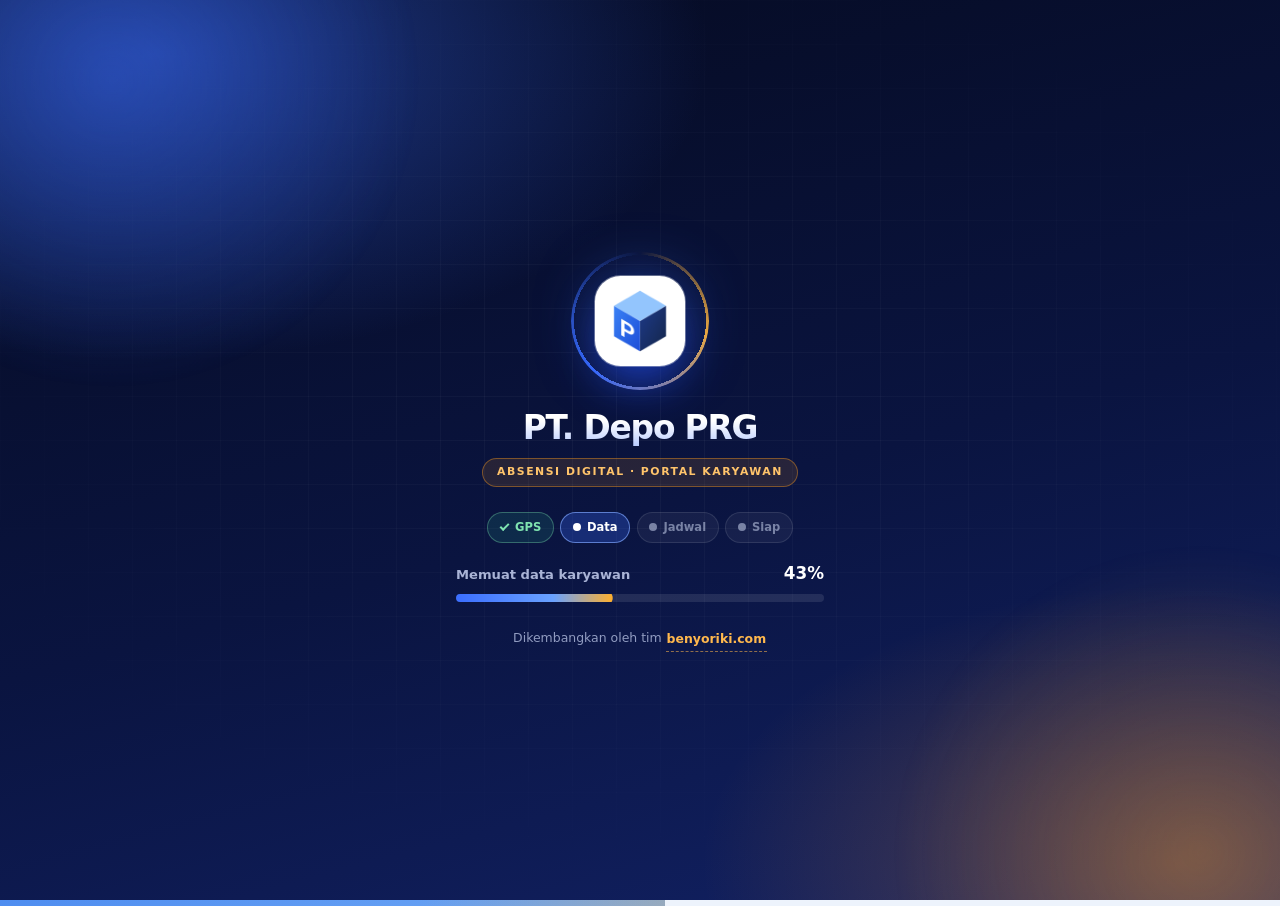
==== commit 499e96e3: "Add files via upload" ====
--- a/admin.html
+++ b/admin.html
@@ -56,25 +56,32 @@
 <meta name="apple-mobile-web-app-title" content="PT. Depo PRG" />
 <meta name="mobile-web-app-capable" content="yes" />
 <script>(function(){try{var t=JSON.parse(localStorage.getItem("rakabu_theme"));if(t!=="light"&&t!=="dark"){t=window.matchMedia&&matchMedia("(prefers-color-scheme: dark)").matches?"dark":"light"}document.documentElement.setAttribute("data-theme",t)}catch(e){}})();</script>
-<link rel="stylesheet" href="style.css?v=42" />
+<link rel="stylesheet" href="style.css?v=43" />
+<link rel="stylesheet" href="style-v43.css?v=43" />
+<script src="adapt.js?v=43"></script>
 </head>
 <body class="pg-admin">
-<div id="app-loading-screen" class="loading-screen" role="status" aria-live="polite" aria-label="Memuat halaman">
-  <div class="loading-screen__grid" aria-hidden="true"></div>
-  <span class="ls-orb ls-orb--a" aria-hidden="true"></span><span class="ls-orb ls-orb--b" aria-hidden="true"></span>
-  <div class="loading-screen__inner">
-    <div class="loading-screen__logo">
-      <span class="ls-ring ls-ring--1" aria-hidden="true"></span><span class="ls-ring ls-ring--2" aria-hidden="true"></span><span class="ls-spin" aria-hidden="true"></span>
-      <img src="logo-192.png" alt="" width="64" height="64" />
+<div id="app-loading-screen" class="ld" role="status" aria-live="polite" aria-label="Memuat halaman">
+  <span class="ld__glow ld__glow--a" aria-hidden="true"></span><span class="ld__glow ld__glow--b" aria-hidden="true"></span>
+  <div class="ld__grid" aria-hidden="true"></div>
+  <div class="ld__inner">
+    <div class="ld__logo">
+      <span class="ld__ring" aria-hidden="true"></span><span class="ld__pulse" aria-hidden="true"></span>
+      <span class="ld__tile"><img src="logo-192.png" alt="" width="72" height="72" /></span>
     </div>
-    <span class="loading-screen__brand">PT. Depo PRG</span>
-    <span class="ls-tag">Absensi Digital &middot; Portal Karyawan</span>
-    <div class="loading-screen__text">
-      <span class="ls-status">Memuat halaman…</span>
-      <div class="loading-screen__progress"><div class="loading-screen__progress-bar" id="loading-progress-bar"></div></div>
-      <span class="loading-screen__percent" id="loading-progress-percent">0%</span>
+    <h2 class="ld__brand">PT. Depo PRG</h2>
+    <p class="ld__tag">Absensi Digital &middot; Portal Karyawan</p>
+    <ul class="ld__steps" aria-hidden="true">
+      <li class="ld-step" data-ld-step><i></i>GPS</li>
+      <li class="ld-step" data-ld-step><i></i>Data</li>
+      <li class="ld-step" data-ld-step><i></i>Jadwal</li>
+      <li class="ld-step" data-ld-step><i></i>Siap</li>
+    </ul>
+    <div class="ld__meter">
+      <div class="ld__meter-top"><span id="loading-status-text">Menyiapkan lokasi GPS</span><b id="loading-progress-percent">0%</b></div>
+      <div class="ld__track"><div class="ld__bar" id="loading-progress-bar"></div></div>
     </div>
-    <p class="ls-credit">sistem &amp; website developer <a href="https://benyoriki.com/" target="_blank" rel="noopener">benyoriki.com</a></p>
+    <p class="ld__credit">Dikembangkan oleh tim <a href="https://benyoriki.com/" target="_blank" rel="noopener">benyoriki.com</a></p>
   </div>
 </div>
 <a class="skip-link" href="#main">Langsung ke konten utama</a>
@@ -100,7 +107,7 @@
         <span id="clock-time" class="clock-time">--:--:--</span>
         <span id="clock-date" class="clock-date">-- -- ----</span>
       </div>
-      <button type="button" class="icon-btn" data-install-btn hidden aria-label="Instal aplikasi" title="Instal aplikasi"><svg width="18" height="18" viewBox="0 0 24 24" fill="none" aria-hidden="true"><path d="M12 4v10m0 0-4-4m4 4 4-4M5 19h14" stroke="currentColor" stroke-width="1.8" stroke-linecap="round" stroke-linejoin="round"/></svg></button>
+      <button type="button" class="install-pill" data-install-btn aria-label="Instal aplikasi di HP atau PC" title="Instal aplikasi"><span class="install-pill__ico"><svg width="18" height="18" viewBox="0 0 24 24" fill="none" aria-hidden="true"><path d="M12 3.5v11m0 0-4.2-4.2M12 14.5l4.2-4.2" stroke="currentColor" stroke-width="2" stroke-linecap="round" stroke-linejoin="round"/><path d="M4.5 15.5v1.8A2.7 2.7 0 0 0 7.2 20h9.6a2.7 2.7 0 0 0 2.7-2.7v-1.8" stroke="currentColor" stroke-width="2" stroke-linecap="round"/></svg></span><span class="install-pill__txt">Instal</span></button>
       <button id="notif-btn" class="icon-btn notif-btn" type="button" aria-label="Notifikasi" data-nav="notifikasi">
         <svg width="18" height="18" viewBox="0 0 24 24" fill="none" aria-hidden="true"><path d="M6 9a6 6 0 1 1 12 0c0 4 1.5 5.5 1.5 5.5H4.5S6 13 6 9Z" stroke="currentColor" stroke-width="1.7" stroke-linejoin="round"/><path d="M9.5 17a2.5 2.5 0 0 0 5 0" stroke="currentColor" stroke-width="1.7"/></svg>
         <span id="notif-dot" class="notif-dot" hidden>0</span>
@@ -650,16 +657,16 @@
 
 <div id="toast-region" class="toast-region" aria-live="polite"></div>
 
-<script src="config.js?v=42"></script>
-<script src="store.js?v=42"></script>
-<script src="ui-common.js?v=42"></script>
-<script src="modal.js?v=42"></script>
-<script src="geo.js?v=42"></script>
-<script src="chat.js?v=42"></script>
-<script src="photo.js?v=42"></script>
-<script src="report-export.js?v=42"></script>
-<script src="ui-enhance.js?v=42"></script>
-<script src="admin.js?v=42"></script>
-<script src="ui-v42.js?v=42"></script>
+<script src="config.js?v=43"></script>
+<script src="store.js?v=43"></script>
+<script src="ui-common.js?v=43"></script>
+<script src="modal.js?v=43"></script>
+<script src="geo.js?v=43"></script>
+<script src="chat.js?v=43"></script>
+<script src="photo.js?v=43"></script>
+<script src="report-export.js?v=43"></script>
+<script src="ui-enhance.js?v=43"></script>
+<script src="admin.js?v=43"></script>
+<script src="ui-v42.js?v=43"></script>
 </body>
 </html>
--- a/style-v43.css
+++ b/style-v43.css
@@ -0,0 +1,342 @@
+/* ==========================================================================
+   PT. DEPO PRG — style-v43.css  (lapisan override, dimuat SETELAH style.css)
+   Isi: loading screen baru, tombol instal PWA, kredit developer, kolom sandi
+   tersamar, form edit nama, perbaikan layout tablet/PC, polish tampilan 2026.
+   Prinsip performa (aman untuk PC lama / Windows 7): hanya animasi
+   transform + opacity, tanpa filter blur / backdrop-filter, tanpa fitur CSS
+   baru (color-mix, nesting, :has) — semuanya jalan di Chrome/Edge 109.
+   ========================================================================== */
+
+/* ---------- Token tambahan ---------- */
+:root{
+  --v43-r-card:1.35rem;
+  --v43-sh-card:0 1px 2px rgba(15,30,70,.05),0 14px 34px -18px rgba(20,40,100,.28);
+  --v43-sh-pop:0 24px 60px -24px rgba(20,40,100,.5);
+  --v43-amber:#FFB02E;
+  --v43-amber-2:#FF8A00;
+}
+[data-theme="dark"]{
+  --v43-sh-card:0 1px 0 rgba(255,255,255,.04) inset,0 18px 40px -22px rgba(0,0,0,.75);
+  --v43-sh-pop:0 28px 70px -24px rgba(0,0,0,.85);
+}
+
+/* ==========================================================================
+   A. LOADING SCREEN (4 detik)
+   ========================================================================== */
+.ld{position:fixed;left:0;top:0;right:0;bottom:0;z-index:9999;display:flex;align-items:center;justify-content:center;overflow:hidden;color:#EAF0FF;
+  font-family:var(--font-body,"Segoe UI",system-ui,-apple-system,sans-serif);
+  background:radial-gradient(70% 55% at 12% 6%,rgba(59,110,255,.5),transparent 62%),radial-gradient(60% 50% at 92% 96%,rgba(255,150,30,.30),transparent 62%),linear-gradient(165deg,#050A1F 0%,#0A1440 55%,#122266 100%);
+  transition:opacity .55s ease,visibility .55s ease}
+.ld.is-hidden{opacity:0;visibility:hidden;pointer-events:none}
+.ld.is-hidden .ld__inner{transform:scale(1.05);opacity:0}
+.ld__grid{position:absolute;left:0;top:0;right:0;bottom:0;pointer-events:none;background-image:linear-gradient(rgba(255,255,255,.045) 1px,transparent 1px),linear-gradient(90deg,rgba(255,255,255,.045) 1px,transparent 1px);background-size:44px 44px;-webkit-mask-image:radial-gradient(60% 55% at 50% 45%,#000,transparent 100%);mask-image:radial-gradient(60% 55% at 50% 45%,#000,transparent 100%)}
+.ld__glow{position:absolute;width:42rem;height:42rem;border-radius:50%;pointer-events:none;will-change:transform}
+.ld__glow--a{left:-14rem;top:-16rem;background:radial-gradient(circle,rgba(59,110,255,.34),transparent 65%);animation:ld-drift 9s ease-in-out infinite alternate}
+.ld__glow--b{right:-16rem;bottom:-18rem;background:radial-gradient(circle,rgba(255,170,50,.22),transparent 65%);animation:ld-drift 11s ease-in-out infinite alternate-reverse}
+.ld__inner{position:relative;z-index:1;width:min(23rem,88vw);display:flex;flex-direction:column;align-items:center;text-align:center;transition:transform .6s ease,opacity .45s ease}
+.ld__inner > *{animation:ld-in .7s cubic-bezier(.2,.8,.2,1) both}
+.ld__inner > *:nth-child(2){animation-delay:.08s}.ld__inner > *:nth-child(3){animation-delay:.16s}.ld__inner > *:nth-child(4){animation-delay:.26s}.ld__inner > *:nth-child(5){animation-delay:.36s}.ld__inner > *:nth-child(6){animation-delay:.46s}
+.ld__logo{position:relative;width:8.6rem;height:8.6rem;display:grid;place-items:center;margin:0 0 1.3rem}
+.ld__tile{position:relative;z-index:2;display:block;width:5.6rem;height:5.6rem;border-radius:1.6rem;background:#fff;overflow:hidden;box-shadow:0 0 0 1px rgba(255,255,255,.35),0 24px 48px -12px rgba(30,70,230,.75),0 0 60px rgba(70,120,255,.35);animation:ld-float 3s ease-in-out infinite}
+.ld__tile img{display:block;width:100%;height:100%;object-fit:cover}
+.ld__ring{position:absolute;left:0;top:0;right:0;bottom:0;border-radius:50%;background:conic-gradient(from 0deg,rgba(255,176,46,0) 0,#FFB02E 28%,#3B6EFF 62%,rgba(59,110,255,0) 100%);-webkit-mask:radial-gradient(farthest-side,transparent calc(100% - 3px),#000 calc(100% - 3px));mask:radial-gradient(farthest-side,transparent calc(100% - 3px),#000 calc(100% - 3px));animation:ld-rot 1.5s linear infinite;will-change:transform}
+.ld__pulse{position:absolute;left:.95rem;top:.95rem;right:.95rem;bottom:.95rem;border-radius:50%;border:1.5px solid rgba(130,170,255,.7);opacity:0;animation:ld-pulse 2.2s ease-out infinite}
+.ld__brand{margin:0;font-size:2.05rem;font-weight:800;letter-spacing:-.035em;line-height:1.1;color:#fff;background:linear-gradient(180deg,#fff 30%,#B9CCFF);-webkit-background-clip:text;background-clip:text;-webkit-text-fill-color:transparent}
+.ld__tag{margin:.7rem 0 0;padding:.34rem .9rem;border-radius:99px;font-size:.68rem;font-weight:800;letter-spacing:.14em;text-transform:uppercase;color:#FFC46B;background:rgba(255,159,28,.12);border:1px solid rgba(255,159,28,.4)}
+.ld__steps{list-style:none;display:flex;flex-wrap:wrap;justify-content:center;gap:.4rem;margin:1.6rem 0 1.15rem;padding:0}
+.ld-step{display:inline-flex;align-items:center;gap:.4rem;padding:.34rem .72rem;border-radius:99px;font-size:.72rem;font-weight:700;color:rgba(220,230,255,.5);background:rgba(255,255,255,.05);border:1px solid rgba(255,255,255,.1);transition:color .3s,background .3s,border-color .3s}
+.ld-step i{display:block;flex:none;width:.5rem;height:.5rem;border-radius:50%;background:currentColor}
+.ld-step.is-now{color:#fff;border-color:rgba(130,170,255,.65);background:rgba(59,110,255,.28)}
+.ld-step.is-now i{animation:ld-blink 1s ease-in-out infinite}
+.ld-step.is-done{color:#7FE3B0;border-color:rgba(127,227,176,.35);background:rgba(52,211,153,.12)}
+.ld-step.is-done i{width:.55rem;height:.3rem;border-radius:0;background:none;border:solid currentColor;border-width:0 0 2px 2px;transform:rotate(-45deg) translate(1px,-1px)}
+.ld__meter{width:100%}
+.ld__meter-top{display:flex;align-items:baseline;justify-content:space-between;gap:1rem;margin:0 0 .5rem;font-size:.82rem;font-weight:600;color:rgba(214,224,255,.78)}
+.ld__meter-top b{font-size:1.05rem;font-weight:800;color:#fff;font-variant-numeric:tabular-nums;font-family:var(--font-body,inherit)}
+.ld__track{position:relative;height:.5rem;border-radius:99px;background:rgba(255,255,255,.1);overflow:hidden}
+.ld__bar{position:absolute;left:0;top:0;bottom:0;width:100%;border-radius:99px;background:linear-gradient(90deg,#3B6EFF,#6AA2FF 62%,#FFB02E);transform:scaleX(0);transform-origin:0 50%;will-change:transform;overflow:hidden}
+.ld__bar::after{content:"";position:absolute;left:0;top:0;right:0;bottom:0;background:linear-gradient(90deg,transparent,rgba(255,255,255,.55),transparent);transform:translateX(-100%);animation:ld-shine 1.5s ease-in-out infinite}
+.ld__credit{margin:1.7rem 0 0;font-size:.78rem;color:rgba(214,224,255,.66)}
+.ld__credit a{color:#FFB84D;font-weight:800;text-decoration:none;border-bottom:1px dashed rgba(255,184,77,.55);padding:.35rem .05rem}
+@keyframes ld-in{from{opacity:0;transform:translateY(14px)}to{opacity:1;transform:none}}
+@keyframes ld-float{0%,100%{transform:translateY(0)}50%{transform:translateY(-5px)}}
+@keyframes ld-rot{to{transform:rotate(360deg)}}
+@keyframes ld-pulse{0%{opacity:.75;transform:scale(.85)}100%{opacity:0;transform:scale(1.55)}}
+@keyframes ld-shine{to{transform:translateX(100%)}}
+@keyframes ld-blink{50%{opacity:.25}}
+@keyframes ld-drift{to{transform:translate3d(3rem,2rem,0) scale(1.08)}}
+@media (prefers-reduced-motion:reduce){.ld *,.ld{animation:none !important}.ld__ring{opacity:.6}}
+
+/* ==========================================================================
+   B. TOMBOL INSTAL PWA (HP & PC) + PANDUAN
+   ========================================================================== */
+.install-pill{position:relative;display:inline-flex;align-items:center;justify-content:center;flex:none;gap:.5rem;height:2.5rem;padding:0 1rem 0 .3rem;border:1px solid rgba(255,255,255,.28);border-radius:99px;background:linear-gradient(135deg,#3B7BFF,#1E4FD8);color:#fff;font-family:var(--font-body,inherit);font-size:.82rem;font-weight:700;line-height:1;letter-spacing:.01em;cursor:pointer;box-shadow:0 8px 18px -8px rgba(37,99,235,.9),inset 0 1px 0 rgba(255,255,255,.25);transition:transform .15s ease,box-shadow .15s ease}
+.install-pill[hidden]{display:none !important}
+.install-pill:hover{transform:translateY(-1px);box-shadow:0 12px 22px -8px rgba(37,99,235,1),inset 0 1px 0 rgba(255,255,255,.3)}
+.install-pill:active{transform:scale(.97)}
+.install-pill__ico{display:grid;place-items:center;width:1.95rem;height:1.95rem;border-radius:50%;background:rgba(255,255,255,.2);overflow:hidden}
+.install-pill__ico svg{display:block;animation:ins-bob 1.8s ease-in-out infinite}
+.install-pill.is-ready::after{content:"";position:absolute;left:-2px;top:-2px;right:-2px;bottom:-2px;border-radius:99px;border:2px solid rgba(96,150,255,.75);animation:ins-ring 2s ease-out infinite;pointer-events:none}
+@keyframes ins-bob{0%,100%{transform:translateY(-1px)}50%{transform:translateY(2px)}}
+@keyframes ins-ring{0%{opacity:.85;transform:scale(1)}100%{opacity:0;transform:scale(1.25)}}
+.install-pill--float{position:absolute;top:.62rem;right:3.45rem;z-index:6;height:2.3rem}
+@media (max-width:559px){
+  .install-pill{padding:0 .3rem}
+  .install-pill__txt{display:none}
+  .app-header .install-pill{height:2.4rem;width:2.4rem;padding:0}
+}
+@media (min-width:900px){
+  html:root:not(.z) body.pg-login .install-pill--float{position:fixed;top:1rem;right:4.2rem}
+}
+@media (prefers-reduced-motion:reduce){.install-pill__ico svg,.install-pill.is-ready::after{animation:none}}
+
+.ins-overlay{position:fixed;left:0;top:0;right:0;bottom:0;z-index:10000;display:flex;align-items:flex-end;justify-content:center;background:rgba(4,8,24,.62);animation:ins-fade .2s ease both}
+.ins-sheet{position:relative;width:100%;max-width:30rem;background:var(--surface);color:var(--text-900);border-radius:1.6rem 1.6rem 0 0;padding:1.4rem 1.25rem calc(1.25rem + env(safe-area-inset-bottom,0px));box-shadow:0 -20px 60px rgba(0,0,0,.4);animation:ins-up .3s cubic-bezier(.2,.8,.2,1) both}
+.ins-hero{display:flex;align-items:center;gap:.9rem;margin:0 0 1.1rem;padding-right:2.2rem}
+.ins-hero h2{margin:0 0 .2rem;font-size:1.1rem;font-weight:800;letter-spacing:-.02em;line-height:1.2}
+.ins-hero p{margin:0;font-size:.82rem;line-height:1.4;color:var(--text-500)}
+.ins-app{flex:none;display:block;width:3.5rem;height:3.5rem;border-radius:1rem;overflow:hidden;box-shadow:0 10px 22px -10px rgba(30,70,230,.7),0 0 0 1px var(--border)}
+.ins-app img{display:block;width:100%;height:100%;object-fit:cover}
+.ins-steps{counter-reset:s;list-style:none;margin:0 0 1.2rem;padding:0;display:grid;gap:.55rem}
+.ins-steps li{counter-increment:s;display:flex;gap:.7rem;align-items:flex-start;padding:.7rem .8rem;border:1px solid var(--border);border-radius:.9rem;background:var(--surface-sunken);font-size:.88rem;line-height:1.45}
+.ins-steps li::before{content:counter(s);flex:none;display:grid;place-items:center;width:1.55rem;height:1.55rem;border-radius:50%;background:#2563EB;color:#fff;font-weight:800;font-size:.8rem}
+.ins-close{position:absolute;top:.85rem;right:.85rem;width:2.1rem;height:2.1rem;border-radius:50%;border:1px solid var(--border);background:var(--surface-sunken);color:var(--text-700);cursor:pointer;font-size:.9rem}
+@media (min-width:640px){.ins-overlay{align-items:center}.ins-sheet{border-radius:1.6rem;padding:1.6rem}}
+@keyframes ins-fade{from{opacity:0}}
+@keyframes ins-up{from{opacity:0;transform:translateY(24px)}}
+
+/* ==========================================================================
+   C. KREDIT DEVELOPER + KOLOM SANDI TERSAMAR
+   ========================================================================== */
+.credit-line{display:block;margin:.12rem 0 0;font-size:.64rem;font-weight:500;line-height:1.25;color:var(--text-500);white-space:nowrap}
+.credit-line a{color:var(--blue,#2563EB);font-weight:800;text-decoration:none;padding:.25rem 0;border-bottom:1px dashed currentColor}
+.credit-line a:hover{opacity:.8}
+[data-theme="dark"] .credit-line a{color:#FFB84D}
+html:root:not(.z) body.pg-emp .app-header .brand-text .credit-line{margin:.1rem 0 0;font-size:.64rem;font-weight:500;line-height:1.25;color:var(--text-500)}
+html:root:not(.z) body.pg-emp .app-header .brand-text{min-width:0}
+html:root:not(.z) body.pg-emp{--header-h:4.6rem}
+html:root:not(.z) body.pg-emp .app-header{height:auto;min-height:var(--header-h)}
+html:root:not(.z) body.pg-login .auth-hero__brandbox .credit-line{display:block;margin-top:.35rem;font-size:.78rem;color:rgba(255,255,255,.85)}
+html:root:not(.z) body.pg-login .auth-hero__brandbox .credit-line a{color:#FFD08A;border-bottom-color:rgba(255,208,138,.6)}
+
+input.pw-mask{-webkit-text-security:disc;text-security:disc}
+input.pw-mask.is-revealed{-webkit-text-security:none;text-security:none}
+
+/* ==========================================================================
+   D. FORM EDIT NAMA KARYAWAN (Admin → Detail Karyawan)
+   ========================================================================== */
+.profile-head__info{min-width:0}
+.profile-head__info h3{display:flex;align-items:center;flex-wrap:wrap;gap:.35rem;overflow-wrap:anywhere}
+.name-edit-btn{display:inline-grid;place-items:center;flex:none;width:1.9rem;height:1.9rem;border-radius:50%;border:1px solid var(--border);background:var(--surface-sunken);color:var(--blue,#2563EB);cursor:pointer;transition:background .15s,transform .15s}
+.name-edit-btn:hover{background:var(--blue-soft,#EFF6FF);transform:scale(1.08)}
+[data-theme="dark"] .name-edit-btn{color:#93C5FD}
+[data-theme="dark"] .name-edit-btn:hover{background:var(--brand-100)}
+.field-row--name{align-items:flex-end}
+.field-row--name .field-grow{flex:1 1 auto;min-width:0}
+.field-row--name .field-gelar{flex:0 0 7.5rem;min-width:0}
+#edit-name{font-weight:700}
+#edit-name-error:empty{display:none}
+
+/* header HP: rapat supaya semua ikon + kredit muat di layar 360–430px */
+@media (max-width:479px){
+  html:root:not(.z) body.pg-emp .app-header,html:root:not(.z) body.pg-admin .app-header{padding-left:.7rem;padding-right:.7rem;gap:.35rem}
+  html:root:not(.z) body.pg-emp .app-header__brand,html:root:not(.z) body.pg-admin .app-header__brand{min-width:0;flex:1 1 auto;gap:.5rem}
+  html:root:not(.z) body.pg-emp .app-header__meta,html:root:not(.z) body.pg-admin .app-header__meta{gap:.15rem;flex:none}
+  html:root:not(.z) body.pg-emp .app-header .icon-btn,html:root:not(.z) body.pg-admin .app-header .icon-btn{width:2.25rem;height:2.25rem}
+  html:root:not(.z) body.pg-emp .app-header .install-pill,html:root:not(.z) body.pg-admin .app-header .install-pill{width:2.25rem;height:2.25rem}
+  html:root:not(.z) body.pg-emp .avatar-btn{width:2.5rem;height:2.5rem}
+  html:root:not(.z) body.pg-admin .avatar-btn{width:2.4rem;height:2.4rem}
+  html:root:not(.z) body.pg-emp .brand-mark,html:root:not(.z) body.pg-admin .brand-mark{width:2.4rem;height:2.4rem;flex:none}
+  html:root:not(.z) body.pg-admin .menu-toggle{width:2.2rem;height:2.2rem}
+  html:root:not(.z) body.pg-emp .brand-text h1,html:root:not(.z) body.pg-admin .brand-text h1{font-size:1rem;white-space:nowrap}
+  html:root:not(.z) body.pg-emp .app-header .brand-text .credit-line{white-space:normal;font-size:.6rem;line-height:1.2}
+}
+
+/* ==========================================================================
+   E. HALAMAN LOGIN — tablet portrait, PC, polish
+   ========================================================================== */
+html:root:not(.z) body.pg-login{background:var(--m-page)}
+@media (min-width:640px) and (max-width:899px){
+  html:root:not(.z) body.pg-login .auth-shell{display:flex;flex-direction:column;align-items:stretch;min-height:100vh;background:radial-gradient(60% 40% at 50% 100%,rgba(37,99,235,.14),transparent 70%),var(--m-page)}
+  html:root:not(.z) body.pg-login .auth-hero{height:clamp(19rem,32vh,24rem);padding-top:calc(env(safe-area-inset-top,0px) + 1.6rem)}
+  html:root:not(.z) body.pg-login .auth-hero__logo-tile{width:4.2rem;height:4.2rem;border-radius:1.15rem}
+  html:root:not(.z) body.pg-login .auth-hero__brand{font-size:2.1rem}
+  html:root:not(.z) body.pg-login .auth-hero__brand-sub{font-size:1.1rem}
+  html:root:not(.z) body.pg-login .auth-hero__tagline{font-size:1rem}
+  html:root:not(.z) body.pg-login .auth-card{flex:1 1 auto}
+  html:root:not(.z) body.pg-login #view-login,html:root:not(.z) body.pg-login #view-admin-login{width:min(100% - 2rem,32rem);max-width:32rem;margin:-1.6rem auto 0;padding-bottom:2rem}
+  html:root:not(.z) body.pg-login .auth-panel{padding:1.4rem 1.4rem 1.5rem;border-radius:1.7rem}
+  html:root:not(.z) body.pg-login .auth-panel .input-icon input{height:3.3rem;min-height:3.3rem;font-size:1rem}
+  html:root:not(.z) body.pg-login .auth-panel .btn{min-height:3.3rem}
+  html:root:not(.z) body.pg-login .feat-tiles li{min-height:5rem}
+  html:root:not(.z) body.pg-login .feat-tiles b{font-size:.74rem}
+  html:root:not(.z) body.pg-login .install-pill--float{top:1rem;right:4.4rem}
+  html:root:not(.z) body.pg-login .theme-toggle-float{top:1rem;right:1.1rem;width:2.6rem;height:2.6rem}
+}
+@media (min-width:900px){
+  html:root:not(.z) body.pg-login .auth-hero{background:radial-gradient(70% 50% at 18% 6%,rgba(255,255,255,.22),transparent 62%),radial-gradient(60% 45% at 100% 100%,rgba(255,176,46,.28),transparent 62%),linear-gradient(160deg,#1647C9 0%,#2A6FEA 55%,#6FA8F5 100%)}
+  html:root:not(.z) body.pg-login .auth-hero__title{font-size:clamp(1.9rem,2.5vw,2.6rem)}
+  html:root:not(.z) body.pg-login .auth-panel{padding:1.6rem 1.6rem 1.7rem;border-radius:1.9rem;box-shadow:var(--v43-sh-pop)}
+  html:root:not(.z) body.pg-login .auth-hero__list li{padding:.15rem 0}
+  html:root:not(.z) body.pg-login .auth-hero__ico{width:2.6rem;height:2.6rem;border-radius:.9rem}
+  html:root:not(.z) body.pg-login #view-login,html:root:not(.z) body.pg-login #view-admin-login{max-width:28.5rem}
+}
+@media (min-width:900px) and (max-height:760px){
+  html:root:not(.z) body.pg-login .auth-hero{padding-top:2rem;padding-bottom:2rem}
+  html:root:not(.z) body.pg-login .auth-hero__art{margin-top:1.2rem}
+  html:root:not(.z) body.pg-login .auth-hero__list{display:none}
+}
+@media (min-width:1500px){
+  html:root:not(.z) body.pg-login .auth-hero{padding-left:clamp(4.5rem,9vw,9rem);padding-right:4rem}
+  html:root:not(.z) body.pg-login #view-login,html:root:not(.z) body.pg-login #view-admin-login{max-width:30rem}
+}
+html:root:not(.z) body.pg-login .auth-panel .btn--primary{background:linear-gradient(135deg,#3B7BFF 0%,#1B55DB 100%);box-shadow:0 14px 26px -14px rgba(27,85,219,.95),inset 0 1px 0 rgba(255,255,255,.22)}
+html:root:not(.z) body.pg-login .auth-panel .btn--primary:hover{transform:translateY(-1px)}
+html:root:not(.z) body.pg-login .auth-panel .btn:active{transform:scale(.985)}
+
+/* ==========================================================================
+   F. KERANGKA APLIKASI — tablet & PC
+   ========================================================================== */
+/* konten dipusatkan & dibatasi lebar supaya tidak melebar di monitor besar */
+@media (min-width:900px){
+  html:root:not(.z) body.pg-emp .main-content,html:root:not(.z) body.pg-admin .main-content{width:100%;max-width:80rem;margin-left:auto;margin-right:auto}
+}
+@media (min-width:1600px){
+  html:root:not(.z) body.pg-emp .main-content,html:root:not(.z) body.pg-admin .main-content{max-width:88rem}
+}
+/* tablet landscape / laptop kecil: sidebar lebih ramping */
+@media (min-width:900px) and (max-width:1099px){
+  :root{--sidebar-w:13.75rem}
+  html:root:not(.z) body.pg-emp .main-content,html:root:not(.z) body.pg-admin .main-content{padding-left:1.4rem;padding-right:1.4rem}
+}
+/* tablet portrait: bottom-nav tengah & konten nyaman */
+@media (min-width:640px) and (max-width:899px){
+  html:root:not(.z) body.pg-emp .main-content{max-width:46rem;margin-left:auto;margin-right:auto;padding-left:1.4rem;padding-right:1.4rem}
+  html:root:not(.z) body.pg-admin .main-content{max-width:58rem;margin-left:auto;margin-right:auto;padding-left:1.4rem;padding-right:1.4rem}
+  html:root:not(.z) body.pg-emp .bottom-nav,html:root:not(.z) body.pg-admin .bottom-nav{left:50%;right:auto;width:min(36rem,calc(100% - 2rem));transform:translateX(-50%);bottom:calc(.8rem + env(safe-area-inset-bottom,0px));border-radius:1.5rem;border:1px solid var(--border);box-shadow:0 18px 40px -14px rgba(10,20,60,.45)}
+  html:root:not(.z) body.pg-admin .grid-stats{grid-template-columns:repeat(3,1fr)}
+  html:root:not(.z) body.pg-emp .summary-grid{gap:.8rem}
+  html:root:not(.z) body.pg-emp #greeting{font-size:1.7rem}
+}
+/* header: lebih lega di PC */
+@media (min-width:900px){
+  html:root:not(.z) body.pg-admin .app-header,html:root:not(.z) body.pg-emp .app-header{padding-left:1.4rem;padding-right:1.4rem}
+  html:root:not(.z) body.pg-emp .app-header__meta,html:root:not(.z) body.pg-admin .app-header__meta{gap:.55rem}
+}
+html:root:not(.z) body.pg-admin .app-header__meta,html:root:not(.z) body.pg-emp .app-header__meta{display:flex;align-items:center}
+/* kartu & transisi halus (hanya perangkat dengan hover) */
+@media (hover:hover){
+  html:root:not(.z) body.pg-emp .card,html:root:not(.z) body.pg-admin .card,html:root:not(.z) body.pg-admin .stat-card{transition:transform .18s ease,box-shadow .18s ease,border-color .18s ease}
+  html:root:not(.z) body.pg-emp .card:hover,html:root:not(.z) body.pg-admin .card:hover,html:root:not(.z) body.pg-admin .stat-card:hover{transform:translateY(-2px);box-shadow:var(--v43-sh-pop)}
+  html:root:not(.z) body.pg-emp .sum-tile{transition:transform .18s ease}
+  html:root:not(.z) body.pg-emp .sum-tile:hover{transform:translateY(-3px)}
+}
+
+/* sidebar PC: aksen lebih modern */
+@media (min-width:900px){
+  html:root:not(.z) body .sidebar .sidebar__link{position:relative;transition:background .15s,color .15s}
+  html:root:not(.z) body .sidebar .sidebar__link.is-active{background:linear-gradient(135deg,#3B7BFF,#2358E0);box-shadow:0 10px 20px -10px rgba(59,123,255,.9)}
+  html:root:not(.z) body .sidebar{background:linear-gradient(180deg,#0A1233 0%,#0C1844 100%)}
+}
+
+/* ==========================================================================
+   G. DASHBOARD KARYAWAN — kartu absensi, GPS, ringkasan
+   ========================================================================== */
+html:root:not(.z) body.pg-emp .hero-card{position:relative;overflow:hidden;color:#fff;border:0;border-radius:var(--v43-r-card);
+  background:radial-gradient(70% 90% at 100% 0%,rgba(255,176,46,.22),transparent 60%),linear-gradient(150deg,#2150D8 0%,#17358F 55%,#0F2260 100%);
+  box-shadow:0 26px 50px -26px rgba(20,48,160,.9),inset 0 1px 0 rgba(255,255,255,.14)}
+html:root:not(.z) body.pg-emp .hero-card::before{display:block;content:"";position:absolute;right:-3.2rem;top:-3.2rem;width:11rem;height:11rem;border-radius:50%;border:1.5px solid rgba(255,255,255,.12);pointer-events:none}
+html:root:not(.z) body.pg-emp .hero-card::after{display:block;content:"";position:absolute;right:-.4rem;top:-.4rem;width:6.5rem;height:6.5rem;border-radius:50%;border:1.5px solid rgba(255,255,255,.1);pointer-events:none}
+html:root:not(.z) body.pg-emp .hero-card__label{color:rgba(255,255,255,.88)}
+html:root:not(.z) body.pg-emp .hero-card .hero-clock{color:#fff;text-shadow:0 2px 14px rgba(8,20,80,.35)}
+html:root:not(.z) body.pg-emp .hero-card .tz-chip{background:var(--v43-amber);color:#3A2300}
+html:root:not(.z) body.pg-emp .hero-card .badge{background:rgba(255,255,255,.14);color:#fff;border:1px solid rgba(255,255,255,.22)}
+html:root:not(.z) body.pg-emp .hero-card .badge--success{background:rgba(52,211,153,.2);color:#8FF0C2;border-color:rgba(52,211,153,.4)}
+html:root:not(.z) body.pg-emp .hero-card .badge--warning{background:rgba(255,176,46,.2);color:#FFD08A;border-color:rgba(255,176,46,.45)}
+html:root:not(.z) body.pg-emp .hero-card .badge--danger{background:rgba(248,113,113,.2);color:#FFB4B4;border-color:rgba(248,113,113,.4)}
+html:root:not(.z) body.pg-emp .hero-card .hero-times__item{background:rgba(255,255,255,.1);border:1px solid rgba(255,255,255,.16);box-shadow:none}
+html:root:not(.z) body.pg-emp .hero-card .hero-times__item span{color:rgba(255,255,255,.75)}
+html:root:not(.z) body.pg-emp .hero-card .hero-times__item strong{color:#fff}
+html:root:not(.z) body.pg-emp .hero-card .hero-times__item .ht-ico{background:rgba(255,255,255,.16);color:#fff}
+html:root:not(.z) body.pg-emp .hero-card .btn--checkin{background:linear-gradient(135deg,#FFC24A 0%,#FF9A0E 100%);color:#3A2300;border:0;box-shadow:0 14px 24px -12px rgba(255,150,10,.95),inset 0 1px 0 rgba(255,255,255,.5)}
+html:root:not(.z) body.pg-emp .hero-card .btn--checkin .btn__icon-badge{background:rgba(58,35,0,.12);color:#3A2300;border-color:transparent}
+html:root:not(.z) body.pg-emp .hero-card .btn--checkin:disabled{background:rgba(255,255,255,.12);color:rgba(255,255,255,.55);box-shadow:none}
+html:root:not(.z) body.pg-emp .hero-card .btn--checkout{background:rgba(255,255,255,.16);color:#fff;border:1px solid rgba(255,255,255,.3);box-shadow:none}
+html:root:not(.z) body.pg-emp .hero-card .btn--checkout .btn__icon-badge{background:rgba(255,255,255,.16);color:#fff;border-color:transparent}
+html:root:not(.z) body.pg-emp .hero-card .btn--checkout:disabled{background:rgba(255,255,255,.07);color:rgba(255,255,255,.45);border:1px dashed rgba(255,255,255,.25)}
+html:root:not(.z) body.pg-emp .hero-card .btn--action:not(:disabled):hover{filter:brightness(1.06)}
+html:root:not(.z) body.pg-emp .hero-card .btn--action .btn__label{color:inherit}
+
+/* GPS: radar versi gelap/terang yang konsisten */
+html:root:not(.z) body.pg-emp .radar-wrap{border-radius:1.3rem}
+html[data-theme="dark"]:root:not(.z) body.pg-emp .radar-wrap{background:radial-gradient(circle at 50% 40%,#12284F,#0B1730);border-color:#22365C}
+html[data-theme="dark"]:root:not(.z) body.pg-emp .radar{background:radial-gradient(circle,rgba(59,123,255,.16) 0%,rgba(10,22,48,.9) 72%);border-radius:50%;box-shadow:inset 0 0 0 1px rgba(120,160,255,.22),0 0 40px -10px rgba(59,123,255,.5)}
+html[data-theme="dark"]:root:not(.z) body.pg-emp .radar::before{background:transparent}
+html[data-theme="dark"]:root:not(.z) body.pg-emp .radar__ring{border-color:rgba(130,170,255,.28)}
+html[data-theme="dark"]:root:not(.z) body.pg-emp .radar__ring--office{border-color:#6AA2FF;background:radial-gradient(circle,rgba(59,123,255,.4),rgba(59,123,255,.08) 70%)}
+html[data-theme="dark"]:root:not(.z) body.pg-emp .radar__sweep{background:conic-gradient(from 0deg,rgba(106,162,255,.42),rgba(106,162,255,0) 28%)}
+html[data-theme="dark"]:root:not(.z) body.pg-emp .radar__tick{background:rgba(150,185,255,.4)}
+html[data-theme="dark"]:root:not(.z) body.pg-emp .radar__limit-label{color:#A9C3FF}
+html[data-theme="dark"]:root:not(.z) body.pg-emp .location-card .gps-actions .btn--ghost{background:transparent;color:#93C5FD;border-color:#4C7BFF}
+
+/* Ringkasan bulan ini (perbaiki kartu putih di mode gelap) */
+html[data-theme="dark"]:root:not(.z) body.pg-emp .sum-tile--info{background:#12264A;color:#93C5FD;border-color:rgba(147,197,253,.25)}
+html[data-theme="dark"]:root:not(.z) body.pg-emp .sum-tile--success{background:#0F2D20;color:#4ADE80;border-color:rgba(74,222,128,.22)}
+html[data-theme="dark"]:root:not(.z) body.pg-emp .sum-tile--warning{background:#33260A;color:#FBBF24;border-color:rgba(251,191,36,.25)}
+html[data-theme="dark"]:root:not(.z) body.pg-emp .sum-tile--danger{background:#38161A;color:#F87171;border-color:rgba(248,113,113,.25)}
+html[data-theme="dark"]:root:not(.z) body.pg-emp .sum-tile > span:last-child{color:var(--text-700)}
+html:root:not(.z) body.pg-emp .sum-tile{border-radius:1.15rem}
+html:root:not(.z) body.pg-emp .sum-tile strong{font-size:1.85rem}
+
+/* kartu umum + bottom-nav aktif di mode gelap */
+html:root:not(.z) body.pg-emp .card,html:root:not(.z) body.pg-admin .card{border-radius:var(--v43-r-card);box-shadow:var(--v43-sh-card)}
+html[data-theme="dark"]:root:not(.z) body.pg-emp .bottom-nav__item.is-active,html[data-theme="dark"]:root:not(.z) body.pg-admin .bottom-nav__item.is-active{background:#14305F;color:#fff}
+html[data-theme="dark"]:root:not(.z) body.pg-emp .btn--action:disabled{background:#1A2740;color:#7C8DAD}
+
+/* greeting: avatar dengan cincin */
+html:root:not(.z) body.pg-emp .greeting-row .avatar-md,html:root:not(.z) body.pg-emp .greet-avatar{box-shadow:0 0 0 3px var(--surface),0 0 0 5px rgba(59,123,255,.45)}
+
+/* PC: dua kolom dashboard karyawan lebih seimbang */
+@media (min-width:900px){
+  html:root:not(.z) body.pg-emp .hero-card{padding:1.6rem 1.8rem}
+  html:root:not(.z) body.pg-emp .hero-clock{font-size:3.2rem}
+  html:root:not(.z) body.pg-emp #greeting{font-size:2.1rem}
+}
+
+/* ==========================================================================
+   H. DASHBOARD ADMIN — kartu statistik
+   ========================================================================== */
+html:root:not(.z) body.pg-admin .stat-card{border-radius:1.2rem;box-shadow:var(--v43-sh-card);position:relative;overflow:hidden}
+html:root:not(.z) body.pg-admin .stat-card::after{display:block;content:"";position:absolute;right:-1.4rem;top:-1.4rem;width:5rem;height:5rem;border-radius:50%;background:rgba(59,123,255,.07);pointer-events:none}
+html:root:not(.z) body.pg-admin .stat-card--success::after{background:rgba(34,197,94,.08)}
+html:root:not(.z) body.pg-admin .stat-card--warning::after{background:rgba(245,158,11,.1)}
+html:root:not(.z) body.pg-admin .stat-card--danger::after{background:rgba(239,68,68,.08)}
+html:root:not(.z) body.pg-admin .page-title h2{letter-spacing:-.03em}
+html:root:not(.z) body.pg-admin .app-header .install-pill{border-color:rgba(255,255,255,.3)}
+@media (min-width:900px){
+  html:root:not(.z) body.pg-admin .app-header{background:linear-gradient(90deg,#0A1233,#10205A)}
+  html:root:not(.z) body.pg-admin .header-search{background:rgba(255,255,255,.08);border-color:rgba(255,255,255,.14);color:#C9D6F5}
+  html:root:not(.z) body.pg-admin .header-search input{color:#fff}
+  html:root:not(.z) body.pg-admin .header-search input::placeholder{color:#9FB2D6}
+}
+
+/* modal: sheet bawah di HP, kartu tengah di PC (nama karyawan, dll.) */
+@media (min-width:640px){
+  html:not(.dop) .modal{box-shadow:var(--v43-sh-pop)}
+}
+
+/* ==========================================================================
+   I. Aksesibilitas & performa
+   ========================================================================== */
+@media (prefers-reduced-motion:reduce){
+  html:root:not(.z) body.pg-emp .card,html:root:not(.z) body.pg-admin .card,html:root:not(.z) body.pg-admin .stat-card,html:root:not(.z) body.pg-emp .sum-tile{transition:none}
+}
+
+/* mode "Situs desktop" di HP: zoom SVG global lama dimatikan (diganti perbaikan per-ikon di adapt.js) */
+html.dop svg{zoom:1 !important}
+
+/* HP: hero login sedikit lebih tinggi agar baris kredit tidak menabrak ilustrasi */
+@media (max-width:639px){
+  html:root:not(.z) body.pg-login .auth-hero{height:19.2rem;min-height:19.2rem}
+  html:root:not(.z) body.pg-login #view-login,html:root:not(.z) body.pg-login #view-admin-login{margin-top:-1.4rem}
+}
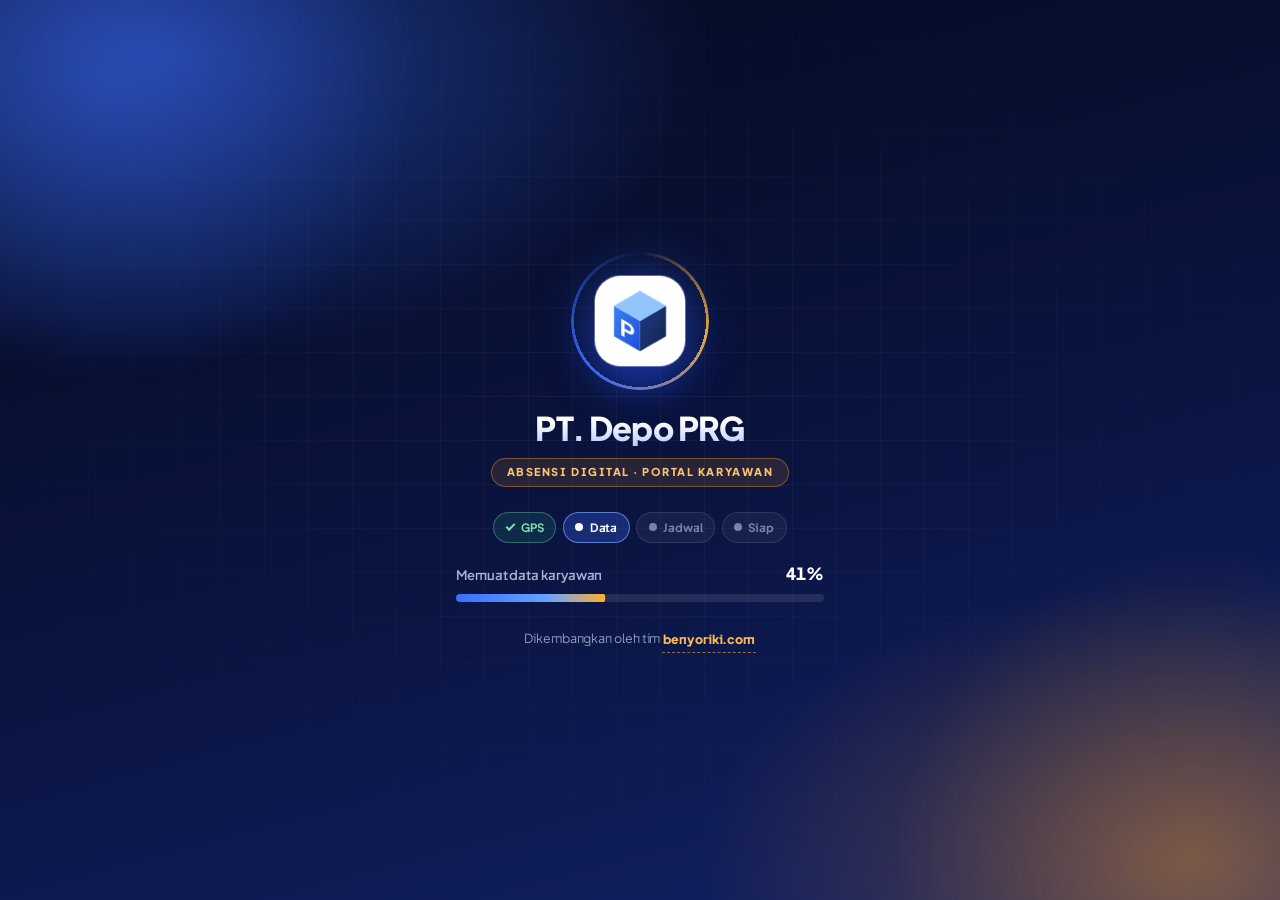
==== commit 748b7885: "Add files via upload" ====
--- a/admin.html
+++ b/admin.html
@@ -56,9 +56,13 @@
 <meta name="apple-mobile-web-app-title" content="PT. Depo PRG" />
 <meta name="mobile-web-app-capable" content="yes" />
 <script>(function(){try{var t=JSON.parse(localStorage.getItem("rakabu_theme"));if(t!=="light"&&t!=="dark"){t=window.matchMedia&&matchMedia("(prefers-color-scheme: dark)").matches?"dark":"light"}document.documentElement.setAttribute("data-theme",t)}catch(e){}})();</script>
-<link rel="stylesheet" href="style.css?v=43" />
-<link rel="stylesheet" href="style-v43.css?v=43" />
-<script src="adapt.js?v=43"></script>
+<link rel="stylesheet" href="style.css?v=46" />
+<link rel="preconnect" href="https://fonts.googleapis.com" /><link rel="preconnect" href="https://fonts.gstatic.com" crossorigin />
+<link rel="stylesheet" href="https://fonts.googleapis.com/css2?family=Plus+Jakarta+Sans:wght@400;500;600;700;800&display=swap" />
+<link rel="stylesheet" href="style-v43.css?v=46" />
+<link rel="stylesheet" href="style-v44.css?v=46" />
+<link rel="stylesheet" href="style-v46.css?v=46" />
+<script src="adapt.js?v=46"></script>
 </head>
 <body class="pg-admin">
 <div id="app-loading-screen" class="ld" role="status" aria-live="polite" aria-label="Memuat halaman">
@@ -434,6 +438,17 @@
           <div class="card__head"><h3>Cadangan Data</h3></div>
           <p class="fine-print">Unduh salinan seluruh data aplikasi (akun, absensi, cuti, lembur, shift, pengaturan, chat) sebagai berkas JSON. Foto absensi tersimpan terpisah di perangkat dan tidak ikut tercadangkan. <span id="backup-schema-note"></span></p>
           <button id="backup-export-btn" type="button" class="btn btn--ghost mt-1"><span class="inline-icon" data-icon="fileText" data-icon-size="16"></span> Unduh Cadangan (JSON)</button>
+        </section>
+        <section class="card mt-1" id="demo-data-card">
+          <div class="card__head"><h3>Data Dummy (uji performa)</h3></div>
+          <div class="demo-box">
+            <p class="fine-print" id="demo-data-note">Data contoh agar tampilan dan kecepatan aplikasi bisa diuji sebelum data asli dipakai. Hanya data berlabel dummy yang diubah; akun & data asli tidak disentuh.</p>
+            <ul class="demo-box__stats" id="demo-data-stats"></ul>
+            <div class="demo-box__actions">
+              <button id="demo-reload-btn" type="button" class="btn btn--primary">Muat ulang data dummy</button>
+              <button id="demo-clear-btn" type="button" class="btn btn--danger-ghost">Hapus data dummy</button>
+            </div>
+          </div>
         </section>
         <section class="card mt-1">
           <div class="card__head"><h3>Keterbatasan LocalStorage</h3></div>
@@ -657,16 +672,17 @@
 
 <div id="toast-region" class="toast-region" aria-live="polite"></div>
 
-<script src="config.js?v=43"></script>
-<script src="store.js?v=43"></script>
-<script src="ui-common.js?v=43"></script>
-<script src="modal.js?v=43"></script>
-<script src="geo.js?v=43"></script>
-<script src="chat.js?v=43"></script>
-<script src="photo.js?v=43"></script>
-<script src="report-export.js?v=43"></script>
-<script src="ui-enhance.js?v=43"></script>
-<script src="admin.js?v=43"></script>
-<script src="ui-v42.js?v=43"></script>
+<script src="config.js?v=46"></script>
+<script src="store.js?v=46"></script>
+<script src="demo-data.js?v=46"></script>
+<script src="ui-common.js?v=46"></script>
+<script src="modal.js?v=46"></script>
+<script src="geo.js?v=46"></script>
+<script src="chat.js?v=46"></script>
+<script src="photo.js?v=46"></script>
+<script src="report-export.js?v=46"></script>
+<script src="ui-enhance.js?v=46"></script>
+<script src="admin.js?v=46"></script>
+<script src="ui-v42.js?v=46"></script>
 </body>
 </html>
--- a/style-v44.css
+++ b/style-v44.css
@@ -0,0 +1,164 @@
+/* ==========================================================================
+   style-v44.css — Tampilan modern 2026 (glass + aurora, bento di desktop)
+   Dimuat PALING AKHIR. Hanya menimpa tampilan; ID, logika & data tidak berubah.
+   Prefiks selektor sengaja sama dengan style.css agar menang tanpa !important.
+   ========================================================================== */
+:root{
+  --font-display:"Plus Jakarta Sans",system-ui,-apple-system,"Segoe UI Variable Display","Segoe UI",Roboto,Arial,sans-serif;
+  --font-body:"Plus Jakarta Sans",system-ui,-apple-system,"Segoe UI Variable Text","Segoe UI",Roboto,Arial,sans-serif;
+  --r-xl:28px;--r-lg:22px;--r-md:16px;--r-sm:12px;
+  --radius-lg:22px;--radius-md:16px;--radius-sm:12px;
+  --ease-out:cubic-bezier(.22,1,.36,1);
+  --accent:#4F7CFF;--accent-2:#7C5CFF;--amber-a:#FFC15A;--amber-b:#FF8A1F;
+  --glass:rgba(255,255,255,.72);--glass-brd:rgba(255,255,255,.65);--glass-hi:inset 0 1px 0 rgba(255,255,255,.7);
+  --ring:0 0 0 3px rgba(79,124,255,.35);
+}
+[data-theme="dark"]{
+  --glass:rgba(20,30,56,.58);--glass-brd:rgba(148,170,255,.14);--glass-hi:inset 0 1px 0 rgba(255,255,255,.06);
+  --bg:#060A16;--surface:#0E1630;--surface-raised:#131D3B;--surface-sunken:#0A1127;--border:rgba(148,170,255,.14);
+}
+:root:not([data-theme="dark"]){--bg:#EEF2FC;--border:rgba(20,38,74,.09)}
+
+/* ---- Latar aurora ---- */
+html:root:not(.z) body{background:var(--bg);background-attachment:fixed;letter-spacing:-.005em;-webkit-font-smoothing:antialiased}
+html:root:not(.z) body::before{content:"";position:fixed;inset:0;z-index:-1;pointer-events:none;
+  background:radial-gradient(60rem 40rem at 12% -10%,rgba(79,124,255,.28),transparent 60%),
+             radial-gradient(48rem 34rem at 100% 0%,rgba(124,92,255,.20),transparent 60%),
+             radial-gradient(40rem 30rem at 70% 110%,rgba(255,170,60,.14),transparent 60%)}
+[data-theme="dark"] html:root:not(.z) body::before{background:radial-gradient(60rem 40rem at 10% -10%,rgba(60,100,255,.30),transparent 60%),
+             radial-gradient(46rem 34rem at 100% 5%,rgba(124,92,255,.22),transparent 60%),
+             radial-gradient(40rem 30rem at 60% 115%,rgba(255,140,40,.12),transparent 60%)}
+html:root:not(.z) body h1,html:root:not(.z) body h2,html:root:not(.z) body h3{letter-spacing:-.025em;font-weight:800}
+
+/* ---- Kartu kaca ---- */
+html:root:not(.z) body .card,html:root:not(.z) body .menu-card,html:root:not(.z) body .modal,html:root:not(.z) body .auth-card,html:root:not(.z) body .stat-card,html:root:not(.z) body .sum-tile,html:root:not(.z) body .toolbar{
+  background:var(--glass);border:1px solid var(--glass-brd);border-radius:var(--r-lg);
+  -webkit-backdrop-filter:blur(18px) saturate(1.4);backdrop-filter:blur(18px) saturate(1.4);
+  box-shadow:var(--glass-hi),0 1px 2px rgba(10,20,50,.06),0 18px 40px -18px rgba(10,20,50,.28)}
+html:root:not(.z) body .card__head h3,html:root:not(.z) body .card__head h2{font-size:1.02rem}
+html:root:not(.z) body .pill,html:root:not(.z) body .chip,html:root:not(.z) body .tz-chip{border-radius:999px;font-weight:700}
+
+/* ---- Tombol ---- */
+html:root:not(.z) body .btn{border-radius:var(--r-md);font-weight:700;transition:transform .18s var(--ease-out),box-shadow .18s,filter .18s}
+html:root:not(.z) body .btn:active{transform:scale(.97)}
+html:root:not(.z) body .btn--primary{background:linear-gradient(135deg,var(--accent),var(--accent-2));color:#fff;border:0;
+  box-shadow:0 10px 24px -8px rgba(79,124,255,.65),inset 0 1px 0 rgba(255,255,255,.25)}
+html:root:not(.z) body .btn--primary:hover{filter:brightness(1.08);transform:translateY(-1px)}
+html:root:not(.z) body .btn--action,html:root:not(.z) body .btn--action.btn--primary{background:linear-gradient(135deg,var(--amber-a),var(--amber-b));color:#3A1F00;
+  box-shadow:0 14px 30px -10px rgba(255,138,31,.7),inset 0 1px 0 rgba(255,255,255,.45)}
+html:root:not(.z) body .btn--ghost,html:root:not(.z) body .btn--outline{background:var(--glass);border:1px solid var(--glass-brd);backdrop-filter:blur(10px)}
+html:root:not(.z) body :where(a,button,input,select,textarea,[tabindex]):focus-visible{outline:none;box-shadow:var(--ring)}
+
+/* ---- Input ---- */
+html:root:not(.z) body input:not([type=checkbox]):not([type=radio]),html:root:not(.z) body select,html:root:not(.z) body textarea{border-radius:var(--r-md);
+  background:rgba(127,140,180,.08);border:1px solid var(--border);transition:border-color .15s,box-shadow .15s,background .15s}
+html:root:not(.z) body input:focus,html:root:not(.z) body select:focus,html:root:not(.z) body textarea:focus{border-color:var(--accent);background:rgba(79,124,255,.07);box-shadow:var(--ring);outline:none}
+
+/* ---- Header & navigasi bawah (melayang) ---- */
+html:root:not(.z) body .app-header{background:var(--glass);-webkit-backdrop-filter:blur(20px) saturate(1.5);backdrop-filter:blur(20px) saturate(1.5);
+  border-bottom:1px solid var(--glass-brd);box-shadow:0 8px 30px -16px rgba(10,20,50,.4)}
+html:root:not(.z) body .bottom-nav{left:12px;right:12px;bottom:calc(10px + env(safe-area-inset-bottom));width:auto;border-radius:26px;
+  background:var(--glass);-webkit-backdrop-filter:blur(22px) saturate(1.6);backdrop-filter:blur(22px) saturate(1.6);
+  border:1px solid var(--glass-brd);box-shadow:0 20px 44px -14px rgba(5,10,30,.6)}
+html:root:not(.z) body .bottom-nav__item{border-radius:20px;font-weight:700;transition:background .2s,color .2s,transform .2s var(--ease-out)}
+html:root:not(.z) body .bottom-nav__item.is-active{background:linear-gradient(135deg,rgba(79,124,255,.28),rgba(124,92,255,.24));color:var(--text-900);
+  box-shadow:inset 0 0 0 1px rgba(120,150,255,.35)}
+html:root:not(.z) body .main-content{padding-bottom:calc(var(--bottomnav-h) + 36px + env(safe-area-inset-bottom))}
+
+/* ---- Kartu absensi utama (karyawan) ---- */
+html:root:not(.z) body.pg-emp .hero-card{border-radius:var(--r-xl);color:#fff;border:1px solid rgba(255,255,255,.18);
+  background:radial-gradient(120% 90% at 100% 0%,rgba(255,255,255,.18),transparent 55%),
+             radial-gradient(90% 80% at 0% 100%,rgba(255,170,60,.25),transparent 60%),
+             linear-gradient(145deg,#2B52E0 0%,#3B3FD8 48%,#5B3FD6 100%);
+  box-shadow:0 30px 60px -24px rgba(60,80,230,.75),inset 0 1px 0 rgba(255,255,255,.3)}
+html:root:not(.z) body.pg-emp .hero-clock{font-size:clamp(2.6rem,11vw,3.6rem);font-weight:800;letter-spacing:-.04em;color:#fff;font-variant-numeric:tabular-nums}
+html:root:not(.z) body.pg-emp .hero-times__item{background:rgba(255,255,255,.12);border:1px solid rgba(255,255,255,.2);border-radius:18px;
+  -webkit-backdrop-filter:blur(10px);backdrop-filter:blur(10px)}
+html:root:not(.z) body.pg-emp .btn--action{min-height:58px;font-size:1.02rem}
+html:root:not(.z) body.pg-emp .location-card{border-radius:var(--r-xl)}
+html:root:not(.z) body.pg-emp .welcome__avatar{border-radius:50%;box-shadow:0 0 0 3px rgba(255,255,255,.25),0 10px 24px -8px rgba(0,0,0,.5)}
+html:root:not(.z) body.pg-emp .sum-tile{border-radius:20px;transition:transform .2s var(--ease-out)}
+html:root:not(.z) body.pg-emp .sum-tile:hover{transform:translateY(-2px)}
+
+/* ---- Admin ---- */
+html:root:not(.z) body.pg-admin .stat-card{border-radius:22px;transition:transform .2s var(--ease-out),box-shadow .2s}
+html:root:not(.z) body.pg-admin .stat-card:hover{transform:translateY(-3px)}
+html:root:not(.z) body.pg-admin .page-title.flex-between{flex-direction:column;align-items:stretch;gap:.9rem}
+html:root:not(.z) body.pg-admin .page-title.flex-between>div:first-child{min-width:0;width:100%}
+html:root:not(.z) body.pg-admin .page-title h2{font-size:clamp(1.5rem,5vw,2rem)}
+html:root:not(.z) body.pg-admin .table-wrap{border-radius:var(--r-lg);border:1px solid var(--border);overflow:auto}
+html:root:not(.z) body.pg-admin .data-table th{font-weight:700;background:rgba(127,140,180,.10)}
+html:root:not(.z) body.pg-admin .data-table tbody tr{transition:background .15s}
+html:root:not(.z) body.pg-admin .data-table tbody tr:hover{background:rgba(79,124,255,.08)}
+html:root:not(.z) body.pg-admin .sidebar{background:var(--glass);-webkit-backdrop-filter:blur(22px);backdrop-filter:blur(22px);border-right:1px solid var(--glass-brd)}
+html:root:not(.z) body.pg-admin .sidebar__link{border-radius:14px;font-weight:600;transition:background .15s,transform .15s}
+html:root:not(.z) body.pg-admin .sidebar__link:hover{background:rgba(79,124,255,.10)}
+html:root:not(.z) body.pg-admin .sidebar__link.is-active{background:linear-gradient(135deg,rgba(79,124,255,.30),rgba(124,92,255,.22));box-shadow:inset 0 0 0 1px rgba(120,150,255,.35)}
+
+/* ---- Login ---- */
+html:root:not(.z) body.pg-login .auth-card{border-radius:30px;padding:clamp(1.2rem,4vw,2.2rem)}
+html:root:not(.z) body.pg-login .auth-hero{background:radial-gradient(90% 70% at 85% 0%,rgba(255,255,255,.18),transparent 60%),linear-gradient(150deg,#2447D8,#4B3FD6 60%,#6A3FD0)}
+html:root:not(.z) body.pg-login .role-switch{border-radius:18px;background:rgba(127,140,180,.12)}
+html:root:not(.z) body.pg-login .role-switch__item.is-active{background:linear-gradient(135deg,var(--accent),var(--accent-2));color:#fff;box-shadow:0 8px 20px -8px rgba(79,124,255,.7)}
+html:root:not(.z) body.pg-login .btn--primary.btn--block{min-height:54px;font-size:1.02rem}
+
+/* ---- Desktop: tata letak bento ---- */
+@media (min-width:900px){
+  html:root:not(.z) body.pg-emp .main-content{max-width:1240px;margin-inline:auto;padding-inline:2rem}
+  html:root:not(.z) body.pg-emp .dash-grid{display:grid;grid-template-columns:minmax(0,1.15fr) minmax(0,1fr);gap:1.4rem;align-items:start}
+  html:root:not(.z) body.pg-emp .dash-grid>.summary-grid,html:root:not(.z) body.pg-emp .dash-grid>section:nth-of-type(n+3){grid-column:1/-1}
+  html:root:not(.z) body.pg-emp .bottom-nav{left:50%;right:auto;transform:translateX(-50%);width:min(560px,92vw)}
+  html:root:not(.z) body.pg-admin .main-content{max-width:1360px;margin-inline:auto}
+  html:root:not(.z) body.pg-admin .grid-stats{grid-template-columns:repeat(3,minmax(0,1fr));gap:1.1rem}
+  html:root:not(.z) body.pg-login .auth-shell{min-height:100vh}
+}
+@media (min-width:1280px){html:root:not(.z) body.pg-admin .grid-stats{grid-template-columns:repeat(6,minmax(0,1fr))}}
+@media (max-width:420px){html:root:not(.z) body .card{border-radius:20px}html:root:not(.z) body.pg-emp .hero-clock{font-size:2.5rem}}
+@media (prefers-reduced-motion:reduce){html:root:not(.z) body *{animation-duration:.01ms !important;transition-duration:.01ms !important}}
+@supports not ((backdrop-filter:blur(1px)) or (-webkit-backdrop-filter:blur(1px))){
+  html:root:not(.z) body .card,html:root:not(.z) body .menu-card,html:root:not(.z) body .modal,html:root:not(.z) body .auth-card,html:root:not(.z) body .app-header,html:root:not(.z) body .bottom-nav,html:root:not(.z) body .sidebar{background:var(--surface-raised)}}
+
+/* ==========================================================================
+   v45 — Perbaikan regresi v44 + polish profesional
+   ========================================================================== */
+/* 1. Celah kosong di judul halaman admin: flex-basis anak jadi TINGGI saat kolom */
+html:root:not(.z) body.pg-admin .page-title.flex-between{display:flex;flex-direction:column;align-items:stretch;flex-wrap:nowrap;gap:.8rem}
+html:root:not(.z) body.pg-admin .page-title.flex-between>*{flex:0 0 auto !important;width:100%;min-width:0;max-width:100%}
+html:root:not(.z) body.pg-admin .page-title.flex-between>div:last-child{width:auto;align-self:flex-start}
+html:root:not(.z) body.pg-admin section[data-page="dashboard"] .page-title.flex-between{flex-direction:row;align-items:baseline;justify-content:space-between;flex-wrap:wrap}
+html:root:not(.z) body.pg-admin section[data-page="dashboard"] .page-title.flex-between>*{width:auto}
+@media (min-width:900px){
+  html:root:not(.z) body.pg-admin .page-title.flex-between{flex-direction:row;align-items:flex-end;justify-content:space-between;flex-wrap:wrap}
+  html:root:not(.z) body.pg-admin .page-title.flex-between>*{width:auto}
+  html:root:not(.z) body.pg-admin .page-title.flex-between>div:first-child{flex:1 1 24rem !important}
+}
+/* 2. Tombol Install/Tema di login ikut bergulir bersama hero (tidak menimpa kartu) */
+html:root:not(.z) body.pg-login .theme-toggle-float,html:root:not(.z) body.pg-login .install-pill--float{position:absolute !important}
+/* 3. Sheet & modal: permukaan solid (kaca abu-abu terlihat kusam) */
+html:root:not(.z) body .modal{background:var(--surface-raised);-webkit-backdrop-filter:none;backdrop-filter:none;border:1px solid var(--border);
+  box-shadow:0 -10px 50px -12px rgba(5,10,30,.45)}
+html:root:not(.z) body .modal-overlay{-webkit-backdrop-filter:blur(6px);backdrop-filter:blur(6px)}
+html:root:not(.z) body .menu-row{border-radius:16px;transition:background .15s}
+html:root:not(.z) body .menu-row:hover,html:root:not(.z) body .menu-row:active{background:rgba(79,124,255,.10)}
+/* 4. Kolom cari: hapus garis ganda */
+html:root:not(.z) body .toolbar{padding:.6rem;border-radius:20px}
+html:root:not(.z) body .toolbar__search input,html:root:not(.z) body .toolbar input[type=search],html:root:not(.z) body .toolbar input[type=text]{border:0;background:transparent;box-shadow:none}
+html:root:not(.z) body .toolbar__search{border:1px solid var(--border);border-radius:16px;background:rgba(127,140,180,.08)}
+html:root:not(.z) body .toolbar__search:focus-within{border-color:var(--accent);box-shadow:var(--ring)}
+/* 5. Polish: angka rapi, header, transisi halaman, scrollbar, seleksi */
+html:root:not(.z) body{font-variant-numeric:tabular-nums;font-feature-settings:"ss01","cv11"}
+html:root:not(.z) body ::selection{background:rgba(79,124,255,.35)}
+html:root:not(.z) body .app-header{background:linear-gradient(180deg,rgba(26,44,104,.96),rgba(18,32,84,.92));color:#fff;border-bottom:1px solid rgba(255,255,255,.08)}
+[data-theme="dark"] html:root:not(.z) body .app-header{background:linear-gradient(180deg,rgba(14,24,56,.9),rgba(10,18,42,.86))}
+html:root:not(.z) body.pg-admin [data-page]:not([hidden]),html:root:not(.z) body.pg-emp [data-page]:not([hidden]){animation:pg45 .38s var(--ease-out)}
+@keyframes pg45{from{opacity:0;transform:translateY(8px)}}
+html:root:not(.z) body.pg-admin .stat-card__value,html:root:not(.z) body.pg-admin .stat-card strong{font-weight:800;letter-spacing:-.04em}
+html:root:not(.z) body.pg-admin .stat-card{padding:1.1rem 1.15rem}
+html:root:not(.z) body.pg-admin .data-table th{font-size:.74rem;letter-spacing:.02em;color:var(--text-500)}
+html:root:not(.z) body.pg-admin .data-table td{padding-block:.8rem}
+html:root:not(.z) body .section-head h3,html:root:not(.z) body .card__head h3{font-weight:800}
+html:root:not(.z) body .card{transition:box-shadow .25s,transform .25s var(--ease-out)}
+@media (hover:hover){html:root:not(.z) body .card:hover{box-shadow:var(--glass-hi),0 2px 4px rgba(10,20,50,.06),0 26px 50px -20px rgba(10,20,50,.34)}}
+@media (min-width:900px){
+  *{scrollbar-width:thin;scrollbar-color:rgba(127,140,180,.45) transparent}
+}
--- a/style-v46.css
+++ b/style-v46.css
@@ -0,0 +1,140 @@
+/* ==========================================================================
+   v46 — PERBAIKAN TAMPILAN (dimuat PALING AKHIR setelah style.css, v43, v44)
+   --------------------------------------------------------------------------
+   Akar masalah utama: lapisan v44 memberi `backdrop-filter` pada .auth-card.
+   Properti itu membuat .auth-card menjadi "containing block" untuk anak yang
+   position:absolute — akibatnya tombol Instal & Tema (yang seharusnya di
+   pojok atas hero biru) malah menempel di dalam kartu login dan menimpa tab
+   "Admin HR". Semua perbaikan di bawah memakai selektor berspesifisitas sama
+   dengan lapisan sebelumnya supaya menang tanpa !important berlebihan.
+   ========================================================================== */
+
+/* 1. LOGIN — ikon Instal & Tema kembali ke pojok hero -------------------- */
+html:root:not(.z) body.pg-login .auth-card{
+  -webkit-backdrop-filter:none;backdrop-filter:none;transform:none;filter:none;
+}
+html:root:not(.z) body.pg-login .auth-shell{position:relative}
+html:root:not(.z) body.pg-login .install-pill--float,
+html:root:not(.z) body.pg-login .theme-toggle-float{
+  position:absolute !important;z-index:20;
+  top:calc(env(safe-area-inset-top,0px) + .65rem);
+}
+html:root:not(.z) body.pg-login .theme-toggle-float{
+  right:.75rem;width:2.4rem;height:2.4rem;min-height:0;padding:0;border-radius:50%;
+  display:grid;place-items:center;
+  background:rgba(255,255,255,.2);border:1px solid rgba(255,255,255,.5);color:#fff;
+  -webkit-backdrop-filter:blur(6px);backdrop-filter:blur(6px);
+}
+html:root:not(.z) body.pg-login .install-pill--float{
+  right:3.55rem;height:2.4rem;min-width:2.4rem;
+}
+@media (max-width:899.98px){
+  /* Di HP: hanya ikon (bulat), teks "Instal" disembunyikan agar tidak melebar */
+  html:root:not(.z) body.pg-login .install-pill--float{width:2.4rem;padding:0}
+  html:root:not(.z) body.pg-login .install-pill--float .install-pill__txt{display:none}
+  html:root:not(.z) body.pg-login .install-pill--float .install-pill__ico{width:2.4rem;height:2.4rem;background:transparent}
+}
+@media (min-width:900px){
+  /* Di desktop: kolom kanan putih → tombol tampil sebagai kapsul biasa */
+  html:root:not(.z) body.pg-login .install-pill--float{right:4.4rem;top:1rem;width:auto;padding:0 1rem 0 .3rem}
+  html:root:not(.z) body.pg-login .theme-toggle-float{right:1.1rem;top:1rem;background:var(--surface);color:var(--m-ink,var(--text-900));border-color:var(--m-line,var(--border))}
+}
+/* Halaman daftar: tombol tema juga tidak boleh menimpa kartu */
+html:root:not(.z) body.pg-register .auth-card,
+html:root:not(.z) body.pg-reg .auth-card{-webkit-backdrop-filter:none;backdrop-filter:none}
+
+/* 2. Header karyawan/admin: kredit pengembang jangan memanjang 3 baris ---- */
+@media (max-width:899.98px){
+  html:root:not(.z) body.pg-emp .app-header .brand-text .credit-line,
+  html:root:not(.z) body.pg-admin .app-header .brand-text .credit-line{display:none}
+}
+
+/* 3. Halaman Cuti / Lembur / Profil karyawan: satu kolom di HP ------------ */
+@media (max-width:899.98px){
+  html:root:not(.z) body.pg-emp section[data-page="cuti"] .grid-two,
+  html:root:not(.z) body.pg-emp section[data-page="lembur"] .grid-two,
+  html:root:not(.z) body.pg-emp section[data-page="profil"] .grid-two{grid-template-columns:minmax(0,1fr)}
+  html:root:not(.z) body.pg-emp section[data-page="cuti"] .grid-two .card,
+  html:root:not(.z) body.pg-emp section[data-page="lembur"] .grid-two .card{padding:1rem}
+  html:root:not(.z) body.pg-emp section[data-page="cuti"] .grid-two .card__head h3,
+  html:root:not(.z) body.pg-emp section[data-page="lembur"] .grid-two .card__head h3{font-size:1rem;color:var(--text-900)}
+}
+html:root:not(.z) body.pg-emp .grid-two > *{min-width:0}
+html:root:not(.z) body.pg-emp .history-list li{min-width:0;overflow-wrap:anywhere}
+.field-row{min-width:0}
+.field-row > *{min-width:0}
+.field-row input[type="date"],.field-row input[type="time"]{width:100%;min-width:0}
+
+/* 4. Kartu statistik admin: label tidak dipotong "…" ---------------------- */
+html:root:not(.z) body.pg-admin .stat-card,
+html:root:not(.z) body.pg-admin .stat-card *{min-width:0}
+html:root:not(.z) body.pg-admin .stat-card .stat-card__label,
+html:root:not(.z) body.pg-admin .stat-card .stat-card__sub,
+html:root:not(.z) body.pg-admin .stat-card [class*="label"],
+html:root:not(.z) body.pg-admin .stat-card [class*="sub"],
+html:root:not(.z) body.pg-admin .stat-card small,
+html:root:not(.z) body.pg-admin .stat-card p{
+  white-space:normal;text-overflow:clip;overflow:visible;overflow-wrap:anywhere;line-height:1.25;
+}
+
+/* 5. Kolom cari tabel: satu garis saja, hitungan data rapi di kanan ------- */
+html:root:not(.z) body .toolbar{
+  background:transparent;border:0;box-shadow:none;padding:0;border-radius:0;
+  -webkit-backdrop-filter:none;backdrop-filter:none;
+}
+html:root:not(.z) body .toolbar__search{flex:1 1 220px;position:relative}
+html:root:not(.z) body .toolbar__search input,
+html:root:not(.z) body .toolbar input[type="search"]{
+  border:1px solid var(--border);background:rgba(127,140,180,.08);border-radius:16px;
+  box-shadow:none;outline:0;width:100%;
+}
+html:root:not(.z) body .toolbar__search{border:0;background:transparent;border-radius:0}
+html:root:not(.z) body .toolbar__search:focus-within{border:0;box-shadow:none}
+html:root:not(.z) body .toolbar__search input:focus{border-color:var(--accent);box-shadow:var(--ring)}
+html:root:not(.z) body .toolbar__count{flex:0 0 100%;margin:0;text-align:right;font-size:.78rem}
+@media (min-width:900px){
+  html:root:not(.z) body .toolbar__count{flex:0 0 auto;margin-left:auto}
+}
+
+/* 6. Jaring pengaman umum -------------------------------------------------- */
+html,body{max-width:100%;overflow-x:hidden}
+img,svg,video,canvas{max-width:100%}
+.table-wrap,.table-scroll{max-width:100%;overflow-x:auto;-webkit-overflow-scrolling:touch}
+
+/* 7. Kartu "Data Dummy" di Pengaturan admin ------------------------------- */
+.demo-box{display:flex;flex-direction:column;gap:.75rem}
+.demo-box__stats{display:grid;grid-template-columns:repeat(2,minmax(0,1fr));gap:.5rem;margin:0;padding:0;list-style:none}
+.demo-box__stats li{padding:.55rem .7rem;border-radius:12px;background:rgba(127,140,180,.1);font-size:.82rem;display:flex;justify-content:space-between;gap:.5rem}
+.demo-box__stats b{font-variant-numeric:tabular-nums}
+.demo-box__actions{display:flex;flex-wrap:wrap;gap:.5rem}
+.demo-box__actions .btn{flex:1 1 9rem}
+
+/* 8. Avatar chat: inisial terbaca di mode gelap -------------------------- */
+.chat-avatar,.chat-avatar--sm{background:var(--brand-100);color:var(--brand-700)}
+[data-theme="dark"] .chat-avatar:not(.chat-avatar--spacer):not(.chat-avatar--group){
+  background:linear-gradient(135deg,#2F5BD7,#5B7CFA);color:#fff;font-weight:800;
+}
+[data-theme="dark"] .chat-avatar--spacer{background:transparent}
+
+/* 9. Label & hint kartu statistik boleh turun baris (tidak dipotong) ------ */
+html:root:not(.z) body .stat-card__label,
+html:root:not(.z) body .stat-card__hint{
+  white-space:normal !important;overflow:visible !important;text-overflow:clip !important;
+  overflow-wrap:anywhere;line-height:1.25;
+}
+
+/* 10. Toolbar admin di HP berbentuk grid: hitungan data memakai satu baris penuh */
+html:root:not(.z) body.pg-admin .toolbar__count{grid-column:1/-1;justify-self:end}
+
+/* 11. Sidebar admin (desktop) mode terang: teks terbaca di atas latar kaca putih */
+[data-theme="light"] html:root:not(.z) body.pg-admin .sidebar .sidebar__link,
+html:root:not(.z)[data-theme="light"] body.pg-admin .sidebar .sidebar__link{color:#2B3A63}
+html:root:not(.z)[data-theme="light"] body.pg-admin .sidebar .sidebar__link:hover{color:#14264A}
+html:root:not(.z)[data-theme="light"] body.pg-admin .sidebar .sidebar__link.is-active{color:#fff}
+html:root:not(.z)[data-theme="light"] body.pg-admin .sidebar .sidebar__group-label{color:#5D6B8C}
+
+/* 12. Halaman Daftar: tombol tema tidak menimpa judul */
+@media (max-width:899.98px){
+  html:root:not(.z) body:not(.pg-login):not(.pg-admin):not(.pg-emp) .auth-brand{padding-right:3.2rem}
+  html:root:not(.z) body:not(.pg-login):not(.pg-admin):not(.pg-emp) .auth-brand__text h1{font-size:1.3rem;line-height:1.2}
+}
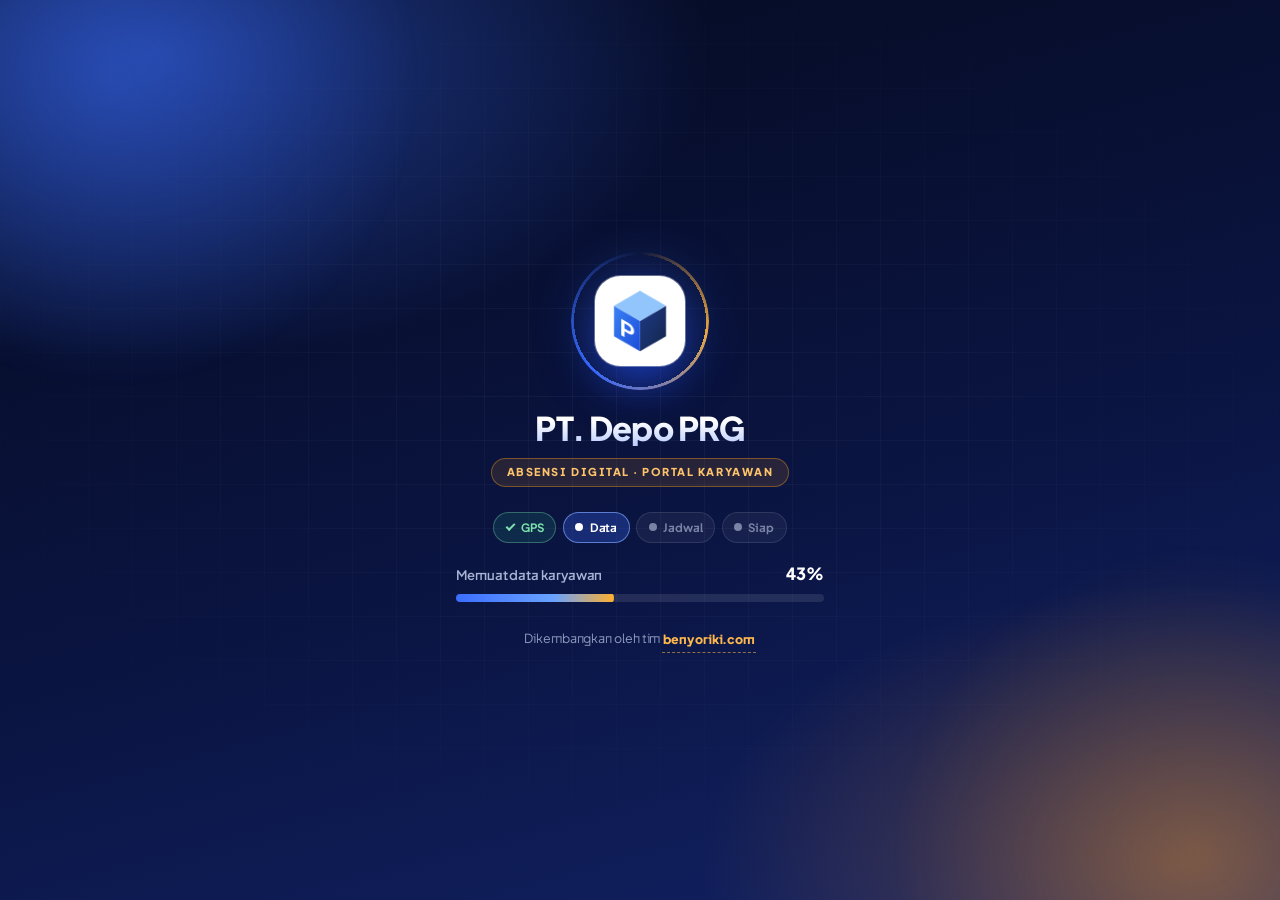
==== commit d7c9cf6d: "Add files via upload" ====
--- a/admin.html
+++ b/admin.html
@@ -56,13 +56,13 @@
 <meta name="apple-mobile-web-app-title" content="PT. Depo PRG" />
 <meta name="mobile-web-app-capable" content="yes" />
 <script>(function(){try{var t=JSON.parse(localStorage.getItem("rakabu_theme"));if(t!=="light"&&t!=="dark"){t=window.matchMedia&&matchMedia("(prefers-color-scheme: dark)").matches?"dark":"light"}document.documentElement.setAttribute("data-theme",t)}catch(e){}})();</script>
-<link rel="stylesheet" href="style.css?v=46" />
+<link rel="stylesheet" href="style.css?v=47" />
 <link rel="preconnect" href="https://fonts.googleapis.com" /><link rel="preconnect" href="https://fonts.gstatic.com" crossorigin />
 <link rel="stylesheet" href="https://fonts.googleapis.com/css2?family=Plus+Jakarta+Sans:wght@400;500;600;700;800&display=swap" />
-<link rel="stylesheet" href="style-v43.css?v=46" />
-<link rel="stylesheet" href="style-v44.css?v=46" />
-<link rel="stylesheet" href="style-v46.css?v=46" />
-<script src="adapt.js?v=46"></script>
+<link rel="stylesheet" href="style-v43.css?v=47" />
+<link rel="stylesheet" href="style-v44.css?v=47" />
+<link rel="stylesheet" href="style-v46.css?v=47" />
+<script src="adapt.js?v=47"></script>
 </head>
 <body class="pg-admin">
 <div id="app-loading-screen" class="ld" role="status" aria-live="polite" aria-label="Memuat halaman">
@@ -155,6 +155,11 @@
           <div><h2>Dasbor Admin</h2><p>Monitoring kehadiran &amp; aktivitas karyawan.</p></div>
           <span class="date-chip" id="dash-date">-</span>
         </div>
+        <div id="calib-banner" class="card" hidden style="border-left:4px solid var(--warning-600);margin-bottom:1em">
+          <strong>⚠️ Titik kantor belum terkalibrasi</strong>
+          <p class="fine-print" style="margin:.4em 0 .8em">Koordinat bawaan hanyalah perkiraan, sehingga karyawan yang sudah di kantor bisa terbaca ratusan meter jauhnya. Kalibrasi sekali dengan berdiri di titik absen, atau tempel koordinat dari Google Maps.</p>
+          <button type="button" class="btn btn--primary btn--sm" id="calib-banner-btn">📍 Kalibrasi sekarang</button>
+        </div>
 
         <div class="grid-stats" id="stat-cards"></div>
 
@@ -413,7 +418,9 @@
             <div class="stat-list__item"><dt>Longitude Kantor</dt><dd class="mono" id="setting-lon">-</dd></div>
             <div class="stat-list__item"><dt>Radius Absensi (Masuk/Pulang)</dt><dd class="mono" id="setting-radius">-</dd></div>
             <div class="stat-list__item"><dt>Radius Area Kerja (Alarm)</dt><dd class="mono" id="setting-outside-radius">-</dd></div>
+            <div class="stat-list__item"><dt>Toleransi Akurasi GPS (maks.)</dt><dd class="mono" id="setting-tolerance">-</dd></div>
             <div class="stat-list__item"><dt>Akurasi GPS Maksimum Diterima</dt><dd class="mono" id="setting-accuracy">-</dd></div>
+            <div class="stat-list__item"><dt>Status Titik Kantor</dt><dd id="setting-calibration">-</dd></div>
             <div class="stat-list__item"><dt>Batas Peringatan Keluar Area</dt><dd class="mono" id="setting-outside">-</dd></div>
             <div class="stat-list__item"><dt>Batas Jam Terlambat</dt><dd class="mono" id="setting-late">-</dd></div>
           </dl>
@@ -615,7 +622,13 @@
     <div class="modal__head"><h2>Ubah Lokasi Kantor</h2><button class="icon-btn" id="office-location-close" aria-label="Tutup">✕</button></div>
     <form id="office-location-form" novalidate>
       <p class="fine-print">Koordinat ini menentukan titik pusat radius absensi. Semua karyawan akan mengikuti titik baru setelah disimpan.</p>
-      <button type="button" class="btn btn--ghost btn--block" id="office-use-my-location-btn">📡 Gunakan Lokasi Saya Sekarang</button>
+      <label for="office-paste">Tempel dari Google Maps (link panjang atau koordinat)</label>
+      <div style="display:flex;gap:.5em">
+        <input id="office-paste" type="text" placeholder="-6.456874, 106.729983  atau  https://www.google.com/maps/...@-6.45,106.72" style="flex:1" />
+        <button type="button" class="btn btn--ghost btn--sm" id="office-paste-btn">Baca</button>
+      </div>
+      <p class="fine-print text-sm" id="office-paste-status" style="min-height:1.2em"></p>
+      <button type="button" class="btn btn--ghost btn--block" id="office-use-my-location-btn">📡 Kalibrasi di Lokasi (berdiri di titik absen, ±20 detik)</button>
       <p class="fine-print text-sm" id="office-geo-status" style="min-height:1.2em"></p>
       <div class="field-row mt-1">
         <div><label for="office-lat">Latitude</label><input id="office-lat" type="text" inputmode="decimal" placeholder="-6.4569020" required /></div>
@@ -625,6 +638,9 @@
         <div><label for="office-radius">Radius Absensi (m)</label><input id="office-radius" type="number" min="1" max="1000" step="1" required /></div>
         <div><label for="office-outside-radius">Radius Area Kerja (m)</label><input id="office-outside-radius" type="number" min="1" max="2000" step="1" required /></div>
       </div>
+      <label for="office-gps-tolerance">Toleransi Akurasi GPS Maksimum (m)</label>
+      <input id="office-gps-tolerance" type="number" min="0" max="100" step="1" />
+      <p class="fine-print">Jarak terjauh yang diterima = radius absensi + toleransi (yang dikreditkan = separuh akurasi GPS, maks. angka ini). Disarankan 15–25 m. Isi 0 untuk menonaktifkan.</p>
       <label for="office-maps-url">Link Google Maps (opsional)</label>
       <input id="office-maps-url" type="url" placeholder="https://maps.app.goo.gl/..." />
       <p class="fine-print">Kosongkan untuk membuat link otomatis dari koordinat di atas.</p>
@@ -672,17 +688,17 @@
 
 <div id="toast-region" class="toast-region" aria-live="polite"></div>
 
-<script src="config.js?v=46"></script>
-<script src="store.js?v=46"></script>
-<script src="demo-data.js?v=46"></script>
-<script src="ui-common.js?v=46"></script>
-<script src="modal.js?v=46"></script>
-<script src="geo.js?v=46"></script>
-<script src="chat.js?v=46"></script>
-<script src="photo.js?v=46"></script>
-<script src="report-export.js?v=46"></script>
-<script src="ui-enhance.js?v=46"></script>
-<script src="admin.js?v=46"></script>
-<script src="ui-v42.js?v=46"></script>
+<script src="config.js?v=47"></script>
+<script src="store.js?v=47"></script>
+<script src="demo-data.js?v=47"></script>
+<script src="ui-common.js?v=47"></script>
+<script src="modal.js?v=47"></script>
+<script src="geo.js?v=47"></script>
+<script src="chat.js?v=47"></script>
+<script src="photo.js?v=47"></script>
+<script src="report-export.js?v=47"></script>
+<script src="ui-enhance.js?v=47"></script>
+<script src="admin.js?v=47"></script>
+<script src="ui-v42.js?v=47"></script>
 </body>
 </html>
